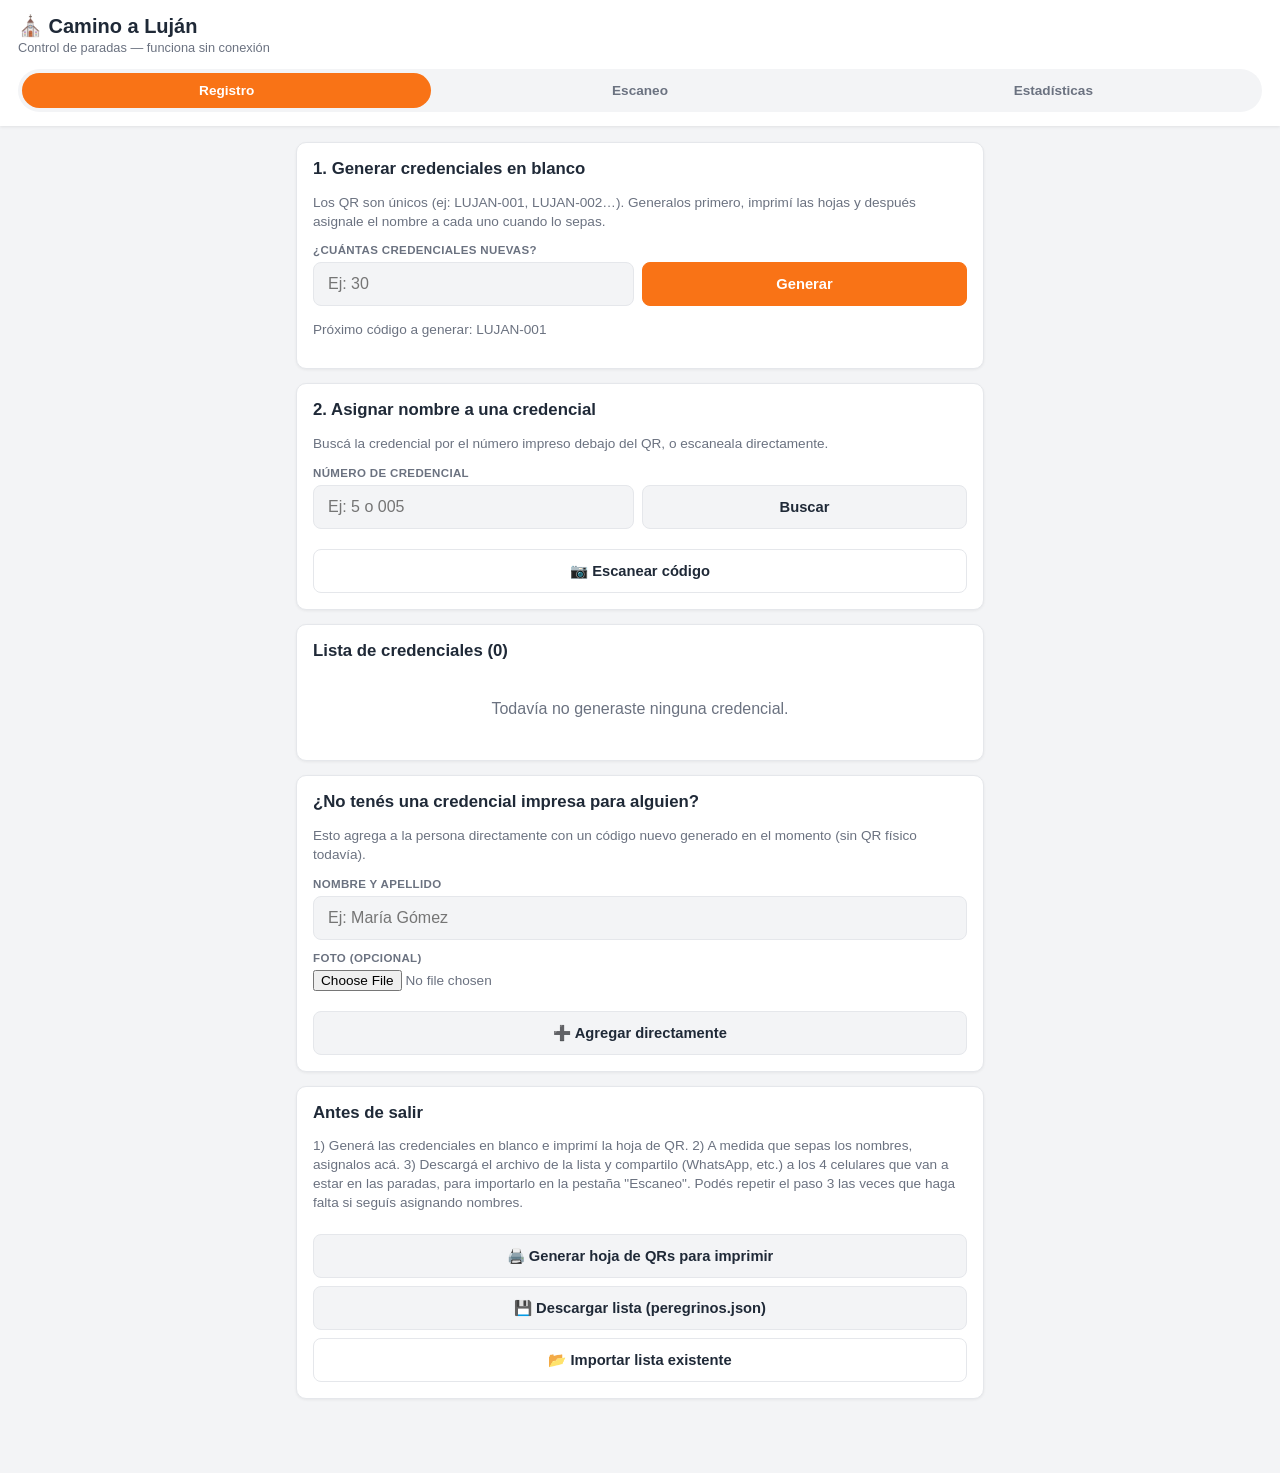
==== peregrinacion26.html @ 65546b86 "Add files via upload" ====
<!DOCTYPE html>
<html lang="es">
<head>
<meta charset="UTF-8">
<meta name="viewport" content="width=device-width, initial-scale=1, maximum-scale=1, viewport-fit=cover">
<title>Camino a Luján — Control de paradas</title>
<style>
  :root{
    --bg:#f3f4f6;
    --bg-alt:#ffffff;
    --panel:#ffffff;
    --panel-2:#f3f4f6;
    --line:#e5e7eb;
    --gold:#f97316;
    --gold-dark:#ea580c;
    --gold-soft:#f97316;
    --text:#1f2937;
    --text-dim:#6b7280;
    --ok:#16a34a;
    --ok-dark:#15803d;
    --warn:#f97316;
    --danger:#dc2626;
    --radius:10px;
  }
  *{box-sizing:border-box;}
  html,body{margin:0;padding:0;}
  body{
    background:var(--bg);
    color:var(--text);
    font-family:ui-sans-serif,-apple-system,BlinkMacSystemFont,"Segoe UI",Roboto,Helvetica,Arial,sans-serif;
    min-height:100vh;
    -webkit-tap-highlight-color:transparent;
  }
  h1,h2,h3{font-family:inherit; font-weight:700; letter-spacing:0; margin:0;}
  header.top{
    padding:14px 18px;
    background:var(--bg-alt);
    box-shadow:0 1px 3px rgba(0,0,0,.08);
    position:sticky; top:0; z-index:20;
  }
  header.top h1{font-size:1.25rem; color:var(--text); display:flex; align-items:center; gap:8px;}
  header.top .sub{color:var(--text-dim); font-size:.8rem; margin-top:2px;}
  nav.tabs{
    display:flex; gap:4px; margin-top:14px;
    background:var(--panel-2); border-radius:999px; padding:4px;
  }
  nav.tabs button{
    flex:1; border:none; background:transparent; color:var(--text-dim);
    padding:10px 6px; border-radius:999px; font-size:.85rem; font-weight:600;
    cursor:pointer; transition:.15s;
  }
  nav.tabs button.active{background:var(--gold); color:#fff;}
  main{padding:16px 16px 60px; max-width:720px; margin:0 auto;}
  section.view{display:none;}
  section.view.active{display:block; animation:fade .18s ease;}
  @keyframes fade{from{opacity:0; transform:translateY(4px);} to{opacity:1; transform:none;}}

  .card{background:var(--panel); border:1px solid var(--line); box-shadow:0 1px 3px rgba(0,0,0,.06); border-radius:var(--radius); padding:16px; margin-bottom:14px;}
  .card h2{font-size:1.05rem; color:var(--text); margin-bottom:10px; font-weight:700;}
  .muted{color:var(--text-dim); font-size:.85rem; line-height:1.4;}

  label.field{display:block; margin-bottom:12px;}
  label.field span{display:block; font-size:.72rem; font-weight:700; text-transform:uppercase; letter-spacing:.03em; color:var(--text-dim); margin-bottom:6px;}
  input[type=text], input[type=search], input[type=tel]{
    width:100%; padding:12px 14px; border-radius:8px; border:1px solid var(--line);
    background:var(--panel-2); color:var(--text); font-size:1rem;
  }
  input[type=file]{color:var(--text-dim); font-size:.85rem;}

  button.btn{
    display:inline-flex; align-items:center; justify-content:center; gap:8px;
    background:var(--panel-2); color:var(--text); border:1px solid var(--line);
    padding:12px 16px; border-radius:8px; font-size:.92rem; font-weight:700;
    cursor:pointer; transition:.15s; width:100%; margin-top:8px;
  }
  button.btn:hover{filter:brightness(.97);}
  button.btn:active{transform:scale(.98);}
  button.btn.primary{background:var(--gold); color:#fff; border-color:var(--gold);}
  button.btn.primary:hover{background:var(--gold-dark); border-color:var(--gold-dark);}
  button.btn.ok{background:var(--ok); color:#fff; border-color:var(--ok);}
  button.btn.ok:hover{background:var(--ok-dark);}
  button.btn.danger{background:#fff; color:var(--danger); border-color:var(--danger);}
  button.btn.ghost{background:#fff;}
  .row{display:flex; gap:8px;}
  .row > *{flex:1;}

  .peregrino-item{
    display:flex; align-items:center; gap:10px; padding:9px 6px; border-bottom:1px solid var(--line);
  }
  .peregrino-item:last-child{border-bottom:none;}
  .avatar{
    width:42px; height:42px; border-radius:50%; background:var(--panel-2);
    display:flex; align-items:center; justify-content:center; overflow:hidden; flex-shrink:0;
    font-size:.75rem; color:var(--text-dim); border:1px solid var(--line);
  }
  .avatar img{width:100%; height:100%; object-fit:cover;}
  .pinfo{flex:1; min-width:0;}
  .pinfo .n{font-weight:600; font-size:.95rem; white-space:nowrap; overflow:hidden; text-overflow:ellipsis;}
  .pinfo .id{color:var(--text-dim); font-size:.75rem;}
  .del-btn{color:var(--danger); background:none; border:none; font-size:1.1rem; padding:6px; cursor:pointer;}

  /* parada selector */
  .parada-grid{display:grid; grid-template-columns:repeat(4,1fr); gap:8px; margin-bottom:14px;}
  .parada-grid button{
    padding:14px 4px; border-radius:8px; border:1px solid var(--line); background:var(--panel-2);
    color:var(--text-dim); font-weight:700; font-size:.95rem; cursor:pointer;
  }
  .parada-grid button.active{background:var(--gold); color:#fff; border-color:var(--gold);}

  .route{display:flex; align-items:center; justify-content:space-between; margin:6px 0 16px;}
  .route .dot{width:30px; height:30px; border-radius:50%; background:var(--panel-2); border:2px solid var(--line);
    display:flex; align-items:center; justify-content:center; font-size:.8rem; font-weight:700; color:var(--text-dim); flex-shrink:0;}
  .route .dot.done{background:var(--gold); border-color:var(--gold); color:#fff;}
  .route .seg{flex:1; height:2px; background:var(--line); margin:0 4px;}
  .route .seg.done{background:var(--gold);}

  #camWrap{position:relative; border-radius:var(--radius); overflow:hidden; background:#000; aspect-ratio:1/1; max-width:420px; margin:0 auto;}
  #video{width:100%; height:100%; object-fit:cover; display:block;}
  #guide{position:absolute; inset:14%; border:3px solid var(--gold); border-radius:16px; opacity:.85; pointer-events:none;}
  #camStatus{position:absolute; bottom:10px; left:0; right:0; text-align:center; color:#fff; font-size:.8rem; text-shadow:0 1px 3px #000;}

  .overlay{
    position:fixed; inset:0; background:rgba(17,24,39,.6); display:flex; align-items:center; justify-content:center;
    z-index:50; padding:20px;
  }
  .confirm-card{
    background:var(--panel); border:1px solid var(--line); box-shadow:0 10px 30px rgba(0,0,0,.15); border-radius:16px; padding:24px 20px; width:100%; max-width:360px;
    text-align:center;
  }
  .confirm-card .avatar{width:96px; height:96px; margin:0 auto 14px; font-size:1.6rem;}
  .confirm-card h3{font-size:1.3rem; margin-bottom:4px;}
  .confirm-card .id{color:var(--text-dim); font-size:.85rem; margin-bottom:12px;}
  .confirm-card .warnbox{background:#fef2f2; border:1px solid var(--danger); color:var(--danger); border-radius:8px; padding:8px 10px; font-size:.8rem; margin-bottom:12px;}

  table.stats{width:100%; border-collapse:collapse; font-size:.82rem;}
  table.stats th, table.stats td{padding:8px 6px; border-bottom:1px solid var(--line); text-align:left; white-space:nowrap;}
  table.stats th{color:var(--text-dim); font-weight:700; font-size:.72rem; text-transform:uppercase; letter-spacing:.03em;}
  table.stats td.miss{color:var(--danger);}
  table.stats td.time{font-variant-numeric:tabular-nums;}
  .table-scroll{overflow-x:auto; -webkit-overflow-scrolling:touch;}

  .stat-grid{display:grid; grid-template-columns:1fr 1fr; gap:10px; margin-bottom:14px;}
  .stat-box{background:var(--panel-2); border-radius:8px; padding:12px; text-align:center;}
  .stat-box .v{font-size:1.4rem; font-weight:700; color:var(--gold); font-variant-numeric:tabular-nums;}
  .stat-box .l{font-size:.72rem; color:var(--text-dim); margin-top:2px;}

  .empty{text-align:center; padding:26px 10px; color:var(--text-dim);}
  .toast{
    position:fixed; bottom:20px; left:50%; transform:translateX(-50%); background:#1f2937; color:#fff;
    padding:10px 18px; border-radius:999px; font-size:.85rem; z-index:60; opacity:0; transition:.2s;
    pointer-events:none; box-shadow:0 4px 14px rgba(0,0,0,.2);
  }
  .toast.show{opacity:1;}

  #printSheet{display:none;}
  @media print{
    body *{visibility:hidden;}
    #printSheet, #printSheet *{visibility:visible;}
    #printSheet{display:block; position:absolute; top:0; left:0; width:100%;}
  }
  .qr-grid{display:grid; grid-template-columns:repeat(3,1fr); gap:14px;}
  .qr-card{border:1px dashed #999; border-radius:8px; padding:8px; text-align:center; page-break-inside:avoid;}
  .qr-card img{width:100%; max-width:140px;}
  .qr-card .qn{font-weight:700; font-size:.85rem; margin-top:4px;}
  .qr-card .qi{font-size:.7rem; color:#666;}

  a.linklike{color:var(--gold); text-decoration:underline; cursor:pointer; font-weight:600;}
  .divider{height:1px; background:var(--line); margin:14px 0;}
  .manual-list{max-height:260px; overflow-y:auto; margin-top:8px;}
</style>
</head>
<body>

<header class="top">
  <h1>⛪ Camino a Luján</h1>
  <div class="sub">Control de paradas — funciona sin conexión</div>
  <nav class="tabs">
    <button data-view="registro" class="active">Registro</button>
    <button data-view="escaneo">Escaneo</button>
    <button data-view="stats">Estadísticas</button>
  </nav>
</header>

<main>

  <!-- ============ REGISTRO ============ -->
  <section class="view active" id="view-registro">
    <div class="card">
      <h2>1. Generar credenciales en blanco</h2>
      <p class="muted">Los QR son únicos (ej: LUJAN-001, LUJAN-002…). Generalos primero, imprimí las hojas y después asignale el nombre a cada uno cuando lo sepas.</p>
      <label class="field">
        <span>¿Cuántas credenciales nuevas?</span>
        <div class="row">
          <input type="tel" inputmode="numeric" id="inpCantidadBlancos" placeholder="Ej: 30">
          <button class="btn primary" style="margin:0;" id="btnGenerarBlancos">Generar</button>
        </div>
      </label>
      <p class="muted" id="proximoCodigoHint"></p>
    </div>

    <div class="card">
      <h2>2. Asignar nombre a una credencial</h2>
      <p class="muted">Buscá la credencial por el número impreso debajo del QR, o escaneala directamente.</p>
      <label class="field">
        <span>Número de credencial</span>
        <div class="row">
          <input type="tel" inputmode="numeric" id="inpNumeroAsignar" placeholder="Ej: 5 o 005">
          <button class="btn" style="margin:0;" id="btnBuscarAsignar">Buscar</button>
        </div>
      </label>
      <button class="btn ghost" id="btnEscanearAsignar">📷 Escanear código</button>

      <div id="camAsignarWrap" style="display:none; margin-top:12px;">
        <div id="camWrapAsig" style="position:relative;border-radius:10px;overflow:hidden;background:#000;aspect-ratio:1/1;max-width:280px;margin:0 auto;">
          <video id="videoAsig" playsinline muted autoplay style="width:100%;height:100%;object-fit:cover;display:block;"></video>
          <div style="position:absolute;inset:14%;border:3px solid var(--gold);border-radius:16px;opacity:.85;pointer-events:none;"></div>
        </div>
        <canvas id="canvasAsig" style="display:none;"></canvas>
        <button class="btn" id="btnDetenerAsig" style="margin-top:8px;">⏹️ Detener cámara</button>
      </div>

      <div id="asignarPanel" style="display:none; margin-top:6px;">
        <div class="divider"></div>
        <div class="peregrino-item" style="border:none; padding-left:0;">
          <div class="avatar" id="asigAvatar">?</div>
          <div class="pinfo"><div class="n" id="asigCodigo">—</div><div class="id" id="asigEstado">—</div></div>
        </div>
        <label class="field">
          <span>Nombre y apellido</span>
          <input type="text" id="inpNombreAsignar" placeholder="Ej: María Gómez">
        </label>
        <label class="field">
          <span>Foto (opcional)</span>
          <input type="file" accept="image/*" capture="environment" id="inpFotoAsignar">
        </label>
        <div id="fotoAsigPreviewWrap" style="display:none; margin-bottom:10px;">
          <div class="avatar" style="width:64px;height:64px;"><img id="fotoAsigPreview"></div>
        </div>
        <button class="btn primary" id="btnGuardarAsignacion">💾 Guardar asignación</button>
      </div>
    </div>

    <div class="card">
      <h2>Lista de credenciales (<span id="countPeregrinos">0</span>)</h2>
      <p class="muted" id="countResumen"></p>
      <div id="listaPeregrinos"><div class="empty">Todavía no generaste ninguna credencial.</div></div>
    </div>

    <div class="card">
      <h2>¿No tenés una credencial impresa para alguien?</h2>
      <p class="muted">Esto agrega a la persona directamente con un código nuevo generado en el momento (sin QR físico todavía).</p>
      <label class="field">
        <span>Nombre y apellido</span>
        <input type="text" id="inpNombre" placeholder="Ej: María Gómez">
      </label>
      <label class="field">
        <span>Foto (opcional)</span>
        <input type="file" accept="image/*" capture="environment" id="inpFoto">
      </label>
      <div id="fotoPreviewWrap" style="display:none; margin-bottom:10px;">
        <div class="avatar" style="width:64px;height:64px;"><img id="fotoPreview"></div>
      </div>
      <button class="btn" id="btnAgregar">➕ Agregar directamente</button>
    </div>

    <div class="card">
      <h2>Antes de salir</h2>
      <p class="muted">1) Generá las credenciales en blanco e imprimí la hoja de QR. 2) A medida que sepas los nombres, asignalos acá. 3) Descargá el archivo de la lista y compartilo (WhatsApp, etc.) a los 4 celulares que van a estar en las paradas, para importarlo en la pestaña "Escaneo". Podés repetir el paso 3 las veces que haga falta si seguís asignando nombres.</p>
      <button class="btn" id="btnImprimir">🖨️ Generar hoja de QRs para imprimir</button>
      <button class="btn" id="btnExportarLista">💾 Descargar lista (peregrinos.json)</button>
      <button class="btn ghost" id="btnImportarLista">📂 Importar lista existente</button>
      <input type="file" accept=".json" id="fileImportarLista" style="display:none;">
    </div>
  </section>

  <!-- ============ ESCANEO ============ -->
  <section class="view" id="view-escaneo">
    <div class="card" id="escaneoSinLista">
      <h2>Importar lista de peregrinos</h2>
      <p class="muted">Este celular necesita el archivo <b>peregrinos.json</b> generado en la pestaña Registro para poder mostrar nombre y foto al escanear.</p>
      <button class="btn primary" id="btnImportarListaEscaneo">📂 Importar peregrinos.json</button>
      <input type="file" accept=".json" id="fileImportarListaEscaneo" style="display:none;">
    </div>

    <div id="escaneoConLista" style="display:none;">
      <div class="card">
        <h2>¿Qué parada es este celular?</h2>
        <div class="parada-grid">
          <button data-p="1">Parada 1</button>
          <button data-p="2">Parada 2</button>
          <button data-p="3">Parada 3</button>
          <button data-p="4">Parada 4</button>
        </div>
        <p class="muted" id="paradaHint">Elegí la parada una vez y dejá este celular fijo ahí durante todo el día.</p>
      </div>

      <div id="escaneoActivo" style="display:none;">
        <div class="card">
          <h2 id="paradaTitulo">Parada</h2>
          <div id="camWrap">
            <video id="video" playsinline muted autoplay></video>
            <div id="guide"></div>
            <div id="camStatus">Buscando código QR…</div>
          </div>
          <button class="btn" id="btnCamara">📷 Iniciar cámara</button>
          <canvas id="canvas" style="display:none;"></canvas>
        </div>

        <div class="card">
          <div class="row" style="margin-bottom:6px;">
            <div class="stat-box"><div class="v" id="statPasaron">0</div><div class="l">pasaron</div></div>
            <div class="stat-box"><div class="v" id="statFaltan">0</div><div class="l">faltan</div></div>
          </div>
          <a class="linklike" id="toggleFaltan">Ver quiénes faltan ▾</a>
          <div class="manual-list" id="listaFaltan" style="display:none;"></div>
        </div>

        <div class="card">
          <h2>Buscar manualmente</h2>
          <p class="muted">Si un QR no se puede leer (roto, mojado, perdido, etc.) podés buscar por nombre o escribir el número de credencial.</p>
          <label class="field">
            <span>Número de credencial (el que figura debajo del QR)</span>
            <div class="row">
              <input type="tel" inputmode="numeric" id="inpNumeroManual" placeholder="Ej: 5 o 005">
              <button class="btn ok" style="margin:0;" id="btnBuscarNumero">Buscar</button>
            </div>
          </label>
          <div class="divider"></div>
          <input type="search" id="buscarManual" placeholder="…o escribí un nombre">
          <div class="manual-list" id="listaManual"></div>
        </div>

        <div class="card">
          <h2>Últimos registrados acá</h2>
          <div id="listaRecientes"><div class="empty">Todavía no registraste a nadie en esta parada.</div></div>
        </div>

        <div class="card">
          <button class="btn primary" id="btnExportarRegistros">💾 Exportar registros de esta parada</button>
          <p class="muted">Hacé esto varias veces durante el día como respaldo, y al final para juntar todo en Estadísticas.</p>
        </div>
      </div>
    </div>
  </section>

  <!-- ============ ESTADÍSTICAS ============ -->
  <section class="view" id="view-stats">
    <div class="card">
      <h2>1. Importar lista de peregrinos</h2>
      <button class="btn primary" id="btnImportarListaStats">📂 Importar peregrinos.json</button>
      <input type="file" accept=".json" id="fileImportarListaStats" style="display:none;">
      <p class="muted" id="statsListaStatus">No importada todavía.</p>
    </div>

    <div class="card">
      <h2>2. Importar registros de las 4 paradas</h2>
      <p class="muted">Podés seleccionar varios archivos a la vez (uno por cada celular/parada).</p>
      <button class="btn primary" id="btnImportarRegistrosStats">📂 Importar registros_parada_*.json</button>
      <input type="file" accept=".json" id="fileImportarRegistrosStats" multiple style="display:none;">
      <div id="statsRegistrosStatus" class="muted" style="margin-top:8px;">Ninguno importado todavía.</div>
    </div>

    <div id="statsResultado" style="display:none;">
      <div class="card">
        <h2>Ruta general</h2>
        <div class="route" id="rutaGeneral"></div>
        <div class="stat-grid">
          <div class="stat-box"><div class="v" id="statTotal">0</div><div class="l">peregrinos</div></div>
          <div class="stat-box"><div class="v" id="statCompletaron">0</div><div class="l">completaron las 4</div></div>
          <div class="stat-box"><div class="v" id="statTiempoProm">–</div><div class="l">tiempo total promedio</div></div>
          <div class="stat-box"><div class="v" id="statTramoLento">–</div><div class="l">tramo más lento (prom.)</div></div>
        </div>
      </div>

      <div class="card">
        <h2>Detalle por persona</h2>
        <div class="table-scroll">
          <table class="stats" id="tablaDetalle"></table>
        </div>
        <button class="btn" id="btnExportarCSV">💾 Exportar tabla como CSV</button>
      </div>

      <div class="card">
        <h2>Faltantes por parada</h2>
        <div id="faltantesPorParada"></div>
      </div>
    </div>
  </section>

</main>

<div class="toast" id="toast"></div>

<!-- Confirmation overlay -->
<div class="overlay" id="overlayConfirm" style="display:none;">
  <div class="confirm-card">
    <div class="avatar" id="confAvatar">?</div>
    <h3 id="confNombre">—</h3>
    <div class="id" id="confId">—</div>
    <div id="confWarn" style="display:none;" class="warnbox"></div>
    <div id="confHora" class="muted" style="margin-bottom:14px;"></div>
    <button class="btn ok" id="btnConfirmarOk">✅ Confirmar</button>
    <button class="btn ghost" id="btnConfirmarCancelar">Cancelar</button>
  </div>
</div>

<!-- Print sheet -->
<div id="printSheet">
  <h2 style="font-family:ui-sans-serif,sans-serif; color:#f97316;">Camino a Luján — Credenciales</h2>
  <div class="qr-grid" id="printGrid"></div>
</div>

<script>
//---------------------------------------------------------------------
//
// QR Code Generator for JavaScript
//
// Copyright (c) 2009 Kazuhiko Arase
//
// URL: http://www.d-project.com/
//
// Licensed under the MIT license:
//  http://www.opensource.org/licenses/mit-license.php
//
// The word 'QR Code' is registered trademark of
// DENSO WAVE INCORPORATED
//  http://www.denso-wave.com/qrcode/faqpatent-e.html
//
//---------------------------------------------------------------------

var qrcode = function() {

  //---------------------------------------------------------------------
  // qrcode
  //---------------------------------------------------------------------

  /**
   * qrcode
   * @param typeNumber 1 to 40
   * @param errorCorrectionLevel 'L','M','Q','H'
   */
  var qrcode = function(typeNumber, errorCorrectionLevel) {

    var PAD0 = 0xEC;
    var PAD1 = 0x11;

    var _typeNumber = typeNumber;
    var _errorCorrectionLevel = QRErrorCorrectionLevel[errorCorrectionLevel];
    var _modules = null;
    var _moduleCount = 0;
    var _dataCache = null;
    var _dataList = [];

    var _this = {};

    var makeImpl = function(test, maskPattern) {

      _moduleCount = _typeNumber * 4 + 17;
      _modules = function(moduleCount) {
        var modules = new Array(moduleCount);
        for (var row = 0; row < moduleCount; row += 1) {
          modules[row] = new Array(moduleCount);
          for (var col = 0; col < moduleCount; col += 1) {
            modules[row][col] = null;
          }
        }
        return modules;
      }(_moduleCount);

      setupPositionProbePattern(0, 0);
      setupPositionProbePattern(_moduleCount - 7, 0);
      setupPositionProbePattern(0, _moduleCount - 7);
      setupPositionAdjustPattern();
      setupTimingPattern();
      setupTypeInfo(test, maskPattern);

      if (_typeNumber >= 7) {
        setupTypeNumber(test);
      }

      if (_dataCache == null) {
        _dataCache = createData(_typeNumber, _errorCorrectionLevel, _dataList);
      }

      mapData(_dataCache, maskPattern);
    };

    var setupPositionProbePattern = function(row, col) {

      for (var r = -1; r <= 7; r += 1) {

        if (row + r <= -1 || _moduleCount <= row + r) continue;

        for (var c = -1; c <= 7; c += 1) {

          if (col + c <= -1 || _moduleCount <= col + c) continue;

          if ( (0 <= r && r <= 6 && (c == 0 || c == 6) )
              || (0 <= c && c <= 6 && (r == 0 || r == 6) )
              || (2 <= r && r <= 4 && 2 <= c && c <= 4) ) {
            _modules[row + r][col + c] = true;
          } else {
            _modules[row + r][col + c] = false;
          }
        }
      }
    };

    var getBestMaskPattern = function() {

      var minLostPoint = 0;
      var pattern = 0;

      for (var i = 0; i < 8; i += 1) {

        makeImpl(true, i);

        var lostPoint = QRUtil.getLostPoint(_this);

        if (i == 0 || minLostPoint > lostPoint) {
          minLostPoint = lostPoint;
          pattern = i;
        }
      }

      return pattern;
    };

    var setupTimingPattern = function() {

      for (var r = 8; r < _moduleCount - 8; r += 1) {
        if (_modules[r][6] != null) {
          continue;
        }
        _modules[r][6] = (r % 2 == 0);
      }

      for (var c = 8; c < _moduleCount - 8; c += 1) {
        if (_modules[6][c] != null) {
          continue;
        }
        _modules[6][c] = (c % 2 == 0);
      }
    };

    var setupPositionAdjustPattern = function() {

      var pos = QRUtil.getPatternPosition(_typeNumber);

      for (var i = 0; i < pos.length; i += 1) {

        for (var j = 0; j < pos.length; j += 1) {

          var row = pos[i];
          var col = pos[j];

          if (_modules[row][col] != null) {
            continue;
          }

          for (var r = -2; r <= 2; r += 1) {

            for (var c = -2; c <= 2; c += 1) {

              if (r == -2 || r == 2 || c == -2 || c == 2
                  || (r == 0 && c == 0) ) {
                _modules[row + r][col + c] = true;
              } else {
                _modules[row + r][col + c] = false;
              }
            }
          }
        }
      }
    };

    var setupTypeNumber = function(test) {

      var bits = QRUtil.getBCHTypeNumber(_typeNumber);

      for (var i = 0; i < 18; i += 1) {
        var mod = (!test && ( (bits >> i) & 1) == 1);
        _modules[Math.floor(i / 3)][i % 3 + _moduleCount - 8 - 3] = mod;
      }

      for (var i = 0; i < 18; i += 1) {
        var mod = (!test && ( (bits >> i) & 1) == 1);
        _modules[i % 3 + _moduleCount - 8 - 3][Math.floor(i / 3)] = mod;
      }
    };

    var setupTypeInfo = function(test, maskPattern) {

      var data = (_errorCorrectionLevel << 3) | maskPattern;
      var bits = QRUtil.getBCHTypeInfo(data);

      // vertical
      for (var i = 0; i < 15; i += 1) {

        var mod = (!test && ( (bits >> i) & 1) == 1);

        if (i < 6) {
          _modules[i][8] = mod;
        } else if (i < 8) {
          _modules[i + 1][8] = mod;
        } else {
          _modules[_moduleCount - 15 + i][8] = mod;
        }
      }

      // horizontal
      for (var i = 0; i < 15; i += 1) {

        var mod = (!test && ( (bits >> i) & 1) == 1);

        if (i < 8) {
          _modules[8][_moduleCount - i - 1] = mod;
        } else if (i < 9) {
          _modules[8][15 - i - 1 + 1] = mod;
        } else {
          _modules[8][15 - i - 1] = mod;
        }
      }

      // fixed module
      _modules[_moduleCount - 8][8] = (!test);
    };

    var mapData = function(data, maskPattern) {

      var inc = -1;
      var row = _moduleCount - 1;
      var bitIndex = 7;
      var byteIndex = 0;
      var maskFunc = QRUtil.getMaskFunction(maskPattern);

      for (var col = _moduleCount - 1; col > 0; col -= 2) {

        if (col == 6) col -= 1;

        while (true) {

          for (var c = 0; c < 2; c += 1) {

            if (_modules[row][col - c] == null) {

              var dark = false;

              if (byteIndex < data.length) {
                dark = ( ( (data[byteIndex] >>> bitIndex) & 1) == 1);
              }

              var mask = maskFunc(row, col - c);

              if (mask) {
                dark = !dark;
              }

              _modules[row][col - c] = dark;
              bitIndex -= 1;

              if (bitIndex == -1) {
                byteIndex += 1;
                bitIndex = 7;
              }
            }
          }

          row += inc;

          if (row < 0 || _moduleCount <= row) {
            row -= inc;
            inc = -inc;
            break;
          }
        }
      }
    };

    var createBytes = function(buffer, rsBlocks) {

      var offset = 0;

      var maxDcCount = 0;
      var maxEcCount = 0;

      var dcdata = new Array(rsBlocks.length);
      var ecdata = new Array(rsBlocks.length);

      for (var r = 0; r < rsBlocks.length; r += 1) {

        var dcCount = rsBlocks[r].dataCount;
        var ecCount = rsBlocks[r].totalCount - dcCount;

        maxDcCount = Math.max(maxDcCount, dcCount);
        maxEcCount = Math.max(maxEcCount, ecCount);

        dcdata[r] = new Array(dcCount);

        for (var i = 0; i < dcdata[r].length; i += 1) {
          dcdata[r][i] = 0xff & buffer.getBuffer()[i + offset];
        }
        offset += dcCount;

        var rsPoly = QRUtil.getErrorCorrectPolynomial(ecCount);
        var rawPoly = qrPolynomial(dcdata[r], rsPoly.getLength() - 1);

        var modPoly = rawPoly.mod(rsPoly);
        ecdata[r] = new Array(rsPoly.getLength() - 1);
        for (var i = 0; i < ecdata[r].length; i += 1) {
          var modIndex = i + modPoly.getLength() - ecdata[r].length;
          ecdata[r][i] = (modIndex >= 0)? modPoly.getAt(modIndex) : 0;
        }
      }

      var totalCodeCount = 0;
      for (var i = 0; i < rsBlocks.length; i += 1) {
        totalCodeCount += rsBlocks[i].totalCount;
      }

      var data = new Array(totalCodeCount);
      var index = 0;

      for (var i = 0; i < maxDcCount; i += 1) {
        for (var r = 0; r < rsBlocks.length; r += 1) {
          if (i < dcdata[r].length) {
            data[index] = dcdata[r][i];
            index += 1;
          }
        }
      }

      for (var i = 0; i < maxEcCount; i += 1) {
        for (var r = 0; r < rsBlocks.length; r += 1) {
          if (i < ecdata[r].length) {
            data[index] = ecdata[r][i];
            index += 1;
          }
        }
      }

      return data;
    };

    var createData = function(typeNumber, errorCorrectionLevel, dataList) {

      var rsBlocks = QRRSBlock.getRSBlocks(typeNumber, errorCorrectionLevel);

      var buffer = qrBitBuffer();

      for (var i = 0; i < dataList.length; i += 1) {
        var data = dataList[i];
        buffer.put(data.getMode(), 4);
        buffer.put(data.getLength(), QRUtil.getLengthInBits(data.getMode(), typeNumber) );
        data.write(buffer);
      }

      // calc num max data.
      var totalDataCount = 0;
      for (var i = 0; i < rsBlocks.length; i += 1) {
        totalDataCount += rsBlocks[i].dataCount;
      }

      if (buffer.getLengthInBits() > totalDataCount * 8) {
        throw 'code length overflow. ('
          + buffer.getLengthInBits()
          + '>'
          + totalDataCount * 8
          + ')';
      }

      // end code
      if (buffer.getLengthInBits() + 4 <= totalDataCount * 8) {
        buffer.put(0, 4);
      }

      // padding
      while (buffer.getLengthInBits() % 8 != 0) {
        buffer.putBit(false);
      }

      // padding
      while (true) {

        if (buffer.getLengthInBits() >= totalDataCount * 8) {
          break;
        }
        buffer.put(PAD0, 8);

        if (buffer.getLengthInBits() >= totalDataCount * 8) {
          break;
        }
        buffer.put(PAD1, 8);
      }

      return createBytes(buffer, rsBlocks);
    };

    _this.addData = function(data, mode) {

      mode = mode || 'Byte';

      var newData = null;

      switch(mode) {
      case 'Numeric' :
        newData = qrNumber(data);
        break;
      case 'Alphanumeric' :
        newData = qrAlphaNum(data);
        break;
      case 'Byte' :
        newData = qr8BitByte(data);
        break;
      case 'Kanji' :
        newData = qrKanji(data);
        break;
      default :
        throw 'mode:' + mode;
      }

      _dataList.push(newData);
      _dataCache = null;
    };

    _this.isDark = function(row, col) {
      if (row < 0 || _moduleCount <= row || col < 0 || _moduleCount <= col) {
        throw row + ',' + col;
      }
      return _modules[row][col];
    };

    _this.getModuleCount = function() {
      return _moduleCount;
    };

    _this.make = function() {
      if (_typeNumber < 1) {
        var typeNumber = 1;

        for (; typeNumber < 40; typeNumber++) {
          var rsBlocks = QRRSBlock.getRSBlocks(typeNumber, _errorCorrectionLevel);
          var buffer = qrBitBuffer();

          for (var i = 0; i < _dataList.length; i++) {
            var data = _dataList[i];
            buffer.put(data.getMode(), 4);
            buffer.put(data.getLength(), QRUtil.getLengthInBits(data.getMode(), typeNumber) );
            data.write(buffer);
          }

          var totalDataCount = 0;
          for (var i = 0; i < rsBlocks.length; i++) {
            totalDataCount += rsBlocks[i].dataCount;
          }

          if (buffer.getLengthInBits() <= totalDataCount * 8) {
            break;
          }
        }

        _typeNumber = typeNumber;
      }

      makeImpl(false, getBestMaskPattern() );
    };

    _this.createTableTag = function(cellSize, margin) {

      cellSize = cellSize || 2;
      margin = (typeof margin == 'undefined')? cellSize * 4 : margin;

      var qrHtml = '';

      qrHtml += '<table style="';
      qrHtml += ' border-width: 0px; border-style: none;';
      qrHtml += ' border-collapse: collapse;';
      qrHtml += ' padding: 0px; margin: ' + margin + 'px;';
      qrHtml += '">';
      qrHtml += '<tbody>';

      for (var r = 0; r < _this.getModuleCount(); r += 1) {

        qrHtml += '<tr>';

        for (var c = 0; c < _this.getModuleCount(); c += 1) {
          qrHtml += '<td style="';
          qrHtml += ' border-width: 0px; border-style: none;';
          qrHtml += ' border-collapse: collapse;';
          qrHtml += ' padding: 0px; margin: 0px;';
          qrHtml += ' width: ' + cellSize + 'px;';
          qrHtml += ' height: ' + cellSize + 'px;';
          qrHtml += ' background-color: ';
          qrHtml += _this.isDark(r, c)? '#000000' : '#ffffff';
          qrHtml += ';';
          qrHtml += '"/>';
        }

        qrHtml += '</tr>';
      }

      qrHtml += '</tbody>';
      qrHtml += '</table>';

      return qrHtml;
    };

    _this.createSvgTag = function(cellSize, margin, alt, title) {

      var opts = {};
      if (typeof arguments[0] == 'object') {
        // Called by options.
        opts = arguments[0];
        // overwrite cellSize and margin.
        cellSize = opts.cellSize;
        margin = opts.margin;
        alt = opts.alt;
        title = opts.title;
      }

      cellSize = cellSize || 2;
      margin = (typeof margin == 'undefined')? cellSize * 4 : margin;

      // Compose alt property surrogate
      alt = (typeof alt === 'string') ? {text: alt} : alt || {};
      alt.text = alt.text || null;
      alt.id = (alt.text) ? alt.id || 'qrcode-description' : null;

      // Compose title property surrogate
      title = (typeof title === 'string') ? {text: title} : title || {};
      title.text = title.text || null;
      title.id = (title.text) ? title.id || 'qrcode-title' : null;

      var size = _this.getModuleCount() * cellSize + margin * 2;
      var c, mc, r, mr, qrSvg='', rect;

      rect = 'l' + cellSize + ',0 0,' + cellSize +
        ' -' + cellSize + ',0 0,-' + cellSize + 'z ';

      qrSvg += '<svg version="1.1" xmlns="http://www.w3.org/2000/svg"';
      qrSvg += !opts.scalable ? ' width="' + size + 'px" height="' + size + 'px"' : '';
      qrSvg += ' viewBox="0 0 ' + size + ' ' + size + '" ';
      qrSvg += ' preserveAspectRatio="xMinYMin meet"';
      qrSvg += (title.text || alt.text) ? ' role="img" aria-labelledby="' +
          escapeXml([title.id, alt.id].join(' ').trim() ) + '"' : '';
      qrSvg += '>';
      qrSvg += (title.text) ? '<title id="' + escapeXml(title.id) + '">' +
          escapeXml(title.text) + '</title>' : '';
      qrSvg += (alt.text) ? '<description id="' + escapeXml(alt.id) + '">' +
          escapeXml(alt.text) + '</description>' : '';
      qrSvg += '<rect width="100%" height="100%" fill="white" cx="0" cy="0"/>';
      qrSvg += '<path d="';

      for (r = 0; r < _this.getModuleCount(); r += 1) {
        mr = r * cellSize + margin;
        for (c = 0; c < _this.getModuleCount(); c += 1) {
          if (_this.isDark(r, c) ) {
            mc = c*cellSize+margin;
            qrSvg += 'M' + mc + ',' + mr + rect;
          }
        }
      }

      qrSvg += '" stroke="transparent" fill="black"/>';
      qrSvg += '</svg>';

      return qrSvg;
    };

    _this.createDataURL = function(cellSize, margin) {

      cellSize = cellSize || 2;
      margin = (typeof margin == 'undefined')? cellSize * 4 : margin;

      var size = _this.getModuleCount() * cellSize + margin * 2;
      var min = margin;
      var max = size - margin;

      return createDataURL(size, size, function(x, y) {
        if (min <= x && x < max && min <= y && y < max) {
          var c = Math.floor( (x - min) / cellSize);
          var r = Math.floor( (y - min) / cellSize);
          return _this.isDark(r, c)? 0 : 1;
        } else {
          return 1;
        }
      } );
    };

    _this.createImgTag = function(cellSize, margin, alt) {

      cellSize = cellSize || 2;
      margin = (typeof margin == 'undefined')? cellSize * 4 : margin;

      var size = _this.getModuleCount() * cellSize + margin * 2;

      var img = '';
      img += '<img';
      img += '\u0020src="';
      img += _this.createDataURL(cellSize, margin);
      img += '"';
      img += '\u0020width="';
      img += size;
      img += '"';
      img += '\u0020height="';
      img += size;
      img += '"';
      if (alt) {
        img += '\u0020alt="';
        img += escapeXml(alt);
        img += '"';
      }
      img += '/>';

      return img;
    };

    var escapeXml = function(s) {
      var escaped = '';
      for (var i = 0; i < s.length; i += 1) {
        var c = s.charAt(i);
        switch(c) {
        case '<': escaped += '&lt;'; break;
        case '>': escaped += '&gt;'; break;
        case '&': escaped += '&amp;'; break;
        case '"': escaped += '&quot;'; break;
        default : escaped += c; break;
        }
      }
      return escaped;
    };

    var _createHalfASCII = function(margin) {
      var cellSize = 1;
      margin = (typeof margin == 'undefined')? cellSize * 2 : margin;

      var size = _this.getModuleCount() * cellSize + margin * 2;
      var min = margin;
      var max = size - margin;

      var y, x, r1, r2, p;

      var blocks = {
        '██': '█',
        '█ ': '▀',
        ' █': '▄',
        '  ': ' '
      };

      var blocksLastLineNoMargin = {
        '██': '▀',
        '█ ': '▀',
        ' █': ' ',
        '  ': ' '
      };

      var ascii = '';
      for (y = 0; y < size; y += 2) {
        r1 = Math.floor((y - min) / cellSize);
        r2 = Math.floor((y + 1 - min) / cellSize);
        for (x = 0; x < size; x += 1) {
          p = '█';

          if (min <= x && x < max && min <= y && y < max && _this.isDark(r1, Math.floor((x - min) / cellSize))) {
            p = ' ';
          }

          if (min <= x && x < max && min <= y+1 && y+1 < max && _this.isDark(r2, Math.floor((x - min) / cellSize))) {
            p += ' ';
          }
          else {
            p += '█';
          }

          // Output 2 characters per pixel, to create full square. 1 character per pixels gives only half width of square.
          ascii += (margin < 1 && y+1 >= max) ? blocksLastLineNoMargin[p] : blocks[p];
        }

        ascii += '\n';
      }

      if (size % 2 && margin > 0) {
        return ascii.substring(0, ascii.length - size - 1) + Array(size+1).join('▀');
      }

      return ascii.substring(0, ascii.length-1);
    };

    _this.createASCII = function(cellSize, margin) {
      cellSize = cellSize || 1;

      if (cellSize < 2) {
        return _createHalfASCII(margin);
      }

      cellSize -= 1;
      margin = (typeof margin == 'undefined')? cellSize * 2 : margin;

      var size = _this.getModuleCount() * cellSize + margin * 2;
      var min = margin;
      var max = size - margin;

      var y, x, r, p;

      var white = Array(cellSize+1).join('██');
      var black = Array(cellSize+1).join('  ');

      var ascii = '';
      var line = '';
      for (y = 0; y < size; y += 1) {
        r = Math.floor( (y - min) / cellSize);
        line = '';
        for (x = 0; x < size; x += 1) {
          p = 1;

          if (min <= x && x < max && min <= y && y < max && _this.isDark(r, Math.floor((x - min) / cellSize))) {
            p = 0;
          }

          // Output 2 characters per pixel, to create full square. 1 character per pixels gives only half width of square.
          line += p ? white : black;
        }

        for (r = 0; r < cellSize; r += 1) {
          ascii += line + '\n';
        }
      }

      return ascii.substring(0, ascii.length-1);
    };

    _this.renderTo2dContext = function(context, cellSize) {
      cellSize = cellSize || 2;
      var length = _this.getModuleCount();
      for (var row = 0; row < length; row++) {
        for (var col = 0; col < length; col++) {
          context.fillStyle = _this.isDark(row, col) ? 'black' : 'white';
          context.fillRect(col * cellSize, row * cellSize, cellSize, cellSize);
        }
      }
    }

    return _this;
  };

  //---------------------------------------------------------------------
  // qrcode.stringToBytes
  //---------------------------------------------------------------------

  qrcode.stringToBytesFuncs = {
    'default' : function(s) {
      var bytes = [];
      for (var i = 0; i < s.length; i += 1) {
        var c = s.charCodeAt(i);
        bytes.push(c & 0xff);
      }
      return bytes;
    }
  };

  qrcode.stringToBytes = qrcode.stringToBytesFuncs['default'];

  //---------------------------------------------------------------------
  // qrcode.createStringToBytes
  //---------------------------------------------------------------------

  /**
   * @param unicodeData base64 string of byte array.
   * [16bit Unicode],[16bit Bytes], ...
   * @param numChars
   */
  qrcode.createStringToBytes = function(unicodeData, numChars) {

    // create conversion map.

    var unicodeMap = function() {

      var bin = base64DecodeInputStream(unicodeData);
      var read = function() {
        var b = bin.read();
        if (b == -1) throw 'eof';
        return b;
      };

      var count = 0;
      var unicodeMap = {};
      while (true) {
        var b0 = bin.read();
        if (b0 == -1) break;
        var b1 = read();
        var b2 = read();
        var b3 = read();
        var k = String.fromCharCode( (b0 << 8) | b1);
        var v = (b2 << 8) | b3;
        unicodeMap[k] = v;
        count += 1;
      }
      if (count != numChars) {
        throw count + ' != ' + numChars;
      }

      return unicodeMap;
    }();

    var unknownChar = '?'.charCodeAt(0);

    return function(s) {
      var bytes = [];
      for (var i = 0; i < s.length; i += 1) {
        var c = s.charCodeAt(i);
        if (c < 128) {
          bytes.push(c);
        } else {
          var b = unicodeMap[s.charAt(i)];
          if (typeof b == 'number') {
            if ( (b & 0xff) == b) {
              // 1byte
              bytes.push(b);
            } else {
              // 2bytes
              bytes.push(b >>> 8);
              bytes.push(b & 0xff);
            }
          } else {
            bytes.push(unknownChar);
          }
        }
      }
      return bytes;
    };
  };

  //---------------------------------------------------------------------
  // QRMode
  //---------------------------------------------------------------------

  var QRMode = {
    MODE_NUMBER :    1 << 0,
    MODE_ALPHA_NUM : 1 << 1,
    MODE_8BIT_BYTE : 1 << 2,
    MODE_KANJI :     1 << 3
  };

  //---------------------------------------------------------------------
  // QRErrorCorrectionLevel
  //---------------------------------------------------------------------

  var QRErrorCorrectionLevel = {
    L : 1,
    M : 0,
    Q : 3,
    H : 2
  };

  //---------------------------------------------------------------------
  // QRMaskPattern
  //---------------------------------------------------------------------

  var QRMaskPattern = {
    PATTERN000 : 0,
    PATTERN001 : 1,
    PATTERN010 : 2,
    PATTERN011 : 3,
    PATTERN100 : 4,
    PATTERN101 : 5,
    PATTERN110 : 6,
    PATTERN111 : 7
  };

  //---------------------------------------------------------------------
  // QRUtil
  //---------------------------------------------------------------------

  var QRUtil = function() {

    var PATTERN_POSITION_TABLE = [
      [],
      [6, 18],
      [6, 22],
      [6, 26],
      [6, 30],
      [6, 34],
      [6, 22, 38],
      [6, 24, 42],
      [6, 26, 46],
      [6, 28, 50],
      [6, 30, 54],
      [6, 32, 58],
      [6, 34, 62],
      [6, 26, 46, 66],
      [6, 26, 48, 70],
      [6, 26, 50, 74],
      [6, 30, 54, 78],
      [6, 30, 56, 82],
      [6, 30, 58, 86],
      [6, 34, 62, 90],
      [6, 28, 50, 72, 94],
      [6, 26, 50, 74, 98],
      [6, 30, 54, 78, 102],
      [6, 28, 54, 80, 106],
      [6, 32, 58, 84, 110],
      [6, 30, 58, 86, 114],
      [6, 34, 62, 90, 118],
      [6, 26, 50, 74, 98, 122],
      [6, 30, 54, 78, 102, 126],
      [6, 26, 52, 78, 104, 130],
      [6, 30, 56, 82, 108, 134],
      [6, 34, 60, 86, 112, 138],
      [6, 30, 58, 86, 114, 142],
      [6, 34, 62, 90, 118, 146],
      [6, 30, 54, 78, 102, 126, 150],
      [6, 24, 50, 76, 102, 128, 154],
      [6, 28, 54, 80, 106, 132, 158],
      [6, 32, 58, 84, 110, 136, 162],
      [6, 26, 54, 82, 110, 138, 166],
      [6, 30, 58, 86, 114, 142, 170]
    ];
    var G15 = (1 << 10) | (1 << 8) | (1 << 5) | (1 << 4) | (1 << 2) | (1 << 1) | (1 << 0);
    var G18 = (1 << 12) | (1 << 11) | (1 << 10) | (1 << 9) | (1 << 8) | (1 << 5) | (1 << 2) | (1 << 0);
    var G15_MASK = (1 << 14) | (1 << 12) | (1 << 10) | (1 << 4) | (1 << 1);

    var _this = {};

    var getBCHDigit = function(data) {
      var digit = 0;
      while (data != 0) {
        digit += 1;
        data >>>= 1;
      }
      return digit;
    };

    _this.getBCHTypeInfo = function(data) {
      var d = data << 10;
      while (getBCHDigit(d) - getBCHDigit(G15) >= 0) {
        d ^= (G15 << (getBCHDigit(d) - getBCHDigit(G15) ) );
      }
      return ( (data << 10) | d) ^ G15_MASK;
    };

    _this.getBCHTypeNumber = function(data) {
      var d = data << 12;
      while (getBCHDigit(d) - getBCHDigit(G18) >= 0) {
        d ^= (G18 << (getBCHDigit(d) - getBCHDigit(G18) ) );
      }
      return (data << 12) | d;
    };

    _this.getPatternPosition = function(typeNumber) {
      return PATTERN_POSITION_TABLE[typeNumber - 1];
    };

    _this.getMaskFunction = function(maskPattern) {

      switch (maskPattern) {

      case QRMaskPattern.PATTERN000 :
        return function(i, j) { return (i + j) % 2 == 0; };
      case QRMaskPattern.PATTERN001 :
        return function(i, j) { return i % 2 == 0; };
      case QRMaskPattern.PATTERN010 :
        return function(i, j) { return j % 3 == 0; };
      case QRMaskPattern.PATTERN011 :
        return function(i, j) { return (i + j) % 3 == 0; };
      case QRMaskPattern.PATTERN100 :
        return function(i, j) { return (Math.floor(i / 2) + Math.floor(j / 3) ) % 2 == 0; };
      case QRMaskPattern.PATTERN101 :
        return function(i, j) { return (i * j) % 2 + (i * j) % 3 == 0; };
      case QRMaskPattern.PATTERN110 :
        return function(i, j) { return ( (i * j) % 2 + (i * j) % 3) % 2 == 0; };
      case QRMaskPattern.PATTERN111 :
        return function(i, j) { return ( (i * j) % 3 + (i + j) % 2) % 2 == 0; };

      default :
        throw 'bad maskPattern:' + maskPattern;
      }
    };

    _this.getErrorCorrectPolynomial = function(errorCorrectLength) {
      var a = qrPolynomial([1], 0);
      for (var i = 0; i < errorCorrectLength; i += 1) {
        a = a.multiply(qrPolynomial([1, QRMath.gexp(i)], 0) );
      }
      return a;
    };

    _this.getLengthInBits = function(mode, type) {

      if (1 <= type && type < 10) {

        // 1 - 9

        switch(mode) {
        case QRMode.MODE_NUMBER    : return 10;
        case QRMode.MODE_ALPHA_NUM : return 9;
        case QRMode.MODE_8BIT_BYTE : return 8;
        case QRMode.MODE_KANJI     : return 8;
        default :
          throw 'mode:' + mode;
        }

      } else if (type < 27) {

        // 10 - 26

        switch(mode) {
        case QRMode.MODE_NUMBER    : return 12;
        case QRMode.MODE_ALPHA_NUM : return 11;
        case QRMode.MODE_8BIT_BYTE : return 16;
        case QRMode.MODE_KANJI     : return 10;
        default :
          throw 'mode:' + mode;
        }

      } else if (type < 41) {

        // 27 - 40

        switch(mode) {
        case QRMode.MODE_NUMBER    : return 14;
        case QRMode.MODE_ALPHA_NUM : return 13;
        case QRMode.MODE_8BIT_BYTE : return 16;
        case QRMode.MODE_KANJI     : return 12;
        default :
          throw 'mode:' + mode;
        }

      } else {
        throw 'type:' + type;
      }
    };

    _this.getLostPoint = function(qrcode) {

      var moduleCount = qrcode.getModuleCount();

      var lostPoint = 0;

      // LEVEL1

      for (var row = 0; row < moduleCount; row += 1) {
        for (var col = 0; col < moduleCount; col += 1) {

          var sameCount = 0;
          var dark = qrcode.isDark(row, col);

          for (var r = -1; r <= 1; r += 1) {

            if (row + r < 0 || moduleCount <= row + r) {
              continue;
            }

            for (var c = -1; c <= 1; c += 1) {

              if (col + c < 0 || moduleCount <= col + c) {
                continue;
              }

              if (r == 0 && c == 0) {
                continue;
              }

              if (dark == qrcode.isDark(row + r, col + c) ) {
                sameCount += 1;
              }
            }
          }

          if (sameCount > 5) {
            lostPoint += (3 + sameCount - 5);
          }
        }
      };

      // LEVEL2

      for (var row = 0; row < moduleCount - 1; row += 1) {
        for (var col = 0; col < moduleCount - 1; col += 1) {
          var count = 0;
          if (qrcode.isDark(row, col) ) count += 1;
          if (qrcode.isDark(row + 1, col) ) count += 1;
          if (qrcode.isDark(row, col + 1) ) count += 1;
          if (qrcode.isDark(row + 1, col + 1) ) count += 1;
          if (count == 0 || count == 4) {
            lostPoint += 3;
          }
        }
      }

      // LEVEL3

      for (var row = 0; row < moduleCount; row += 1) {
        for (var col = 0; col < moduleCount - 6; col += 1) {
          if (qrcode.isDark(row, col)
              && !qrcode.isDark(row, col + 1)
              &&  qrcode.isDark(row, col + 2)
              &&  qrcode.isDark(row, col + 3)
              &&  qrcode.isDark(row, col + 4)
              && !qrcode.isDark(row, col + 5)
              &&  qrcode.isDark(row, col + 6) ) {
            lostPoint += 40;
          }
        }
      }

      for (var col = 0; col < moduleCount; col += 1) {
        for (var row = 0; row < moduleCount - 6; row += 1) {
          if (qrcode.isDark(row, col)
              && !qrcode.isDark(row + 1, col)
              &&  qrcode.isDark(row + 2, col)
              &&  qrcode.isDark(row + 3, col)
              &&  qrcode.isDark(row + 4, col)
              && !qrcode.isDark(row + 5, col)
              &&  qrcode.isDark(row + 6, col) ) {
            lostPoint += 40;
          }
        }
      }

      // LEVEL4

      var darkCount = 0;

      for (var col = 0; col < moduleCount; col += 1) {
        for (var row = 0; row < moduleCount; row += 1) {
          if (qrcode.isDark(row, col) ) {
            darkCount += 1;
          }
        }
      }

      var ratio = Math.abs(100 * darkCount / moduleCount / moduleCount - 50) / 5;
      lostPoint += ratio * 10;

      return lostPoint;
    };

    return _this;
  }();

  //---------------------------------------------------------------------
  // QRMath
  //---------------------------------------------------------------------

  var QRMath = function() {

    var EXP_TABLE = new Array(256);
    var LOG_TABLE = new Array(256);

    // initialize tables
    for (var i = 0; i < 8; i += 1) {
      EXP_TABLE[i] = 1 << i;
    }
    for (var i = 8; i < 256; i += 1) {
      EXP_TABLE[i] = EXP_TABLE[i - 4]
        ^ EXP_TABLE[i - 5]
        ^ EXP_TABLE[i - 6]
        ^ EXP_TABLE[i - 8];
    }
    for (var i = 0; i < 255; i += 1) {
      LOG_TABLE[EXP_TABLE[i] ] = i;
    }

    var _this = {};

    _this.glog = function(n) {

      if (n < 1) {
        throw 'glog(' + n + ')';
      }

      return LOG_TABLE[n];
    };

    _this.gexp = function(n) {

      while (n < 0) {
        n += 255;
      }

      while (n >= 256) {
        n -= 255;
      }

      return EXP_TABLE[n];
    };

    return _this;
  }();

  //---------------------------------------------------------------------
  // qrPolynomial
  //---------------------------------------------------------------------

  function qrPolynomial(num, shift) {

    if (typeof num.length == 'undefined') {
      throw num.length + '/' + shift;
    }

    var _num = function() {
      var offset = 0;
      while (offset < num.length && num[offset] == 0) {
        offset += 1;
      }
      var _num = new Array(num.length - offset + shift);
      for (var i = 0; i < num.length - offset; i += 1) {
        _num[i] = num[i + offset];
      }
      return _num;
    }();

    var _this = {};

    _this.getAt = function(index) {
      return _num[index];
    };

    _this.getLength = function() {
      return _num.length;
    };

    _this.multiply = function(e) {

      var num = new Array(_this.getLength() + e.getLength() - 1);

      for (var i = 0; i < _this.getLength(); i += 1) {
        for (var j = 0; j < e.getLength(); j += 1) {
          num[i + j] ^= QRMath.gexp(QRMath.glog(_this.getAt(i) ) + QRMath.glog(e.getAt(j) ) );
        }
      }

      return qrPolynomial(num, 0);
    };

    _this.mod = function(e) {

      if (_this.getLength() - e.getLength() < 0) {
        return _this;
      }

      var ratio = QRMath.glog(_this.getAt(0) ) - QRMath.glog(e.getAt(0) );

      var num = new Array(_this.getLength() );
      for (var i = 0; i < _this.getLength(); i += 1) {
        num[i] = _this.getAt(i);
      }

      for (var i = 0; i < e.getLength(); i += 1) {
        num[i] ^= QRMath.gexp(QRMath.glog(e.getAt(i) ) + ratio);
      }

      // recursive call
      return qrPolynomial(num, 0).mod(e);
    };

    return _this;
  };

  //---------------------------------------------------------------------
  // QRRSBlock
  //---------------------------------------------------------------------

  var QRRSBlock = function() {

    var RS_BLOCK_TABLE = [

      // L
      // M
      // Q
      // H

      // 1
      [1, 26, 19],
      [1, 26, 16],
      [1, 26, 13],
      [1, 26, 9],

      // 2
      [1, 44, 34],
      [1, 44, 28],
      [1, 44, 22],
      [1, 44, 16],

      // 3
      [1, 70, 55],
      [1, 70, 44],
      [2, 35, 17],
      [2, 35, 13],

      // 4
      [1, 100, 80],
      [2, 50, 32],
      [2, 50, 24],
      [4, 25, 9],

      // 5
      [1, 134, 108],
      [2, 67, 43],
      [2, 33, 15, 2, 34, 16],
      [2, 33, 11, 2, 34, 12],

      // 6
      [2, 86, 68],
      [4, 43, 27],
      [4, 43, 19],
      [4, 43, 15],

      // 7
      [2, 98, 78],
      [4, 49, 31],
      [2, 32, 14, 4, 33, 15],
      [4, 39, 13, 1, 40, 14],

      // 8
      [2, 121, 97],
      [2, 60, 38, 2, 61, 39],
      [4, 40, 18, 2, 41, 19],
      [4, 40, 14, 2, 41, 15],

      // 9
      [2, 146, 116],
      [3, 58, 36, 2, 59, 37],
      [4, 36, 16, 4, 37, 17],
      [4, 36, 12, 4, 37, 13],

      // 10
      [2, 86, 68, 2, 87, 69],
      [4, 69, 43, 1, 70, 44],
      [6, 43, 19, 2, 44, 20],
      [6, 43, 15, 2, 44, 16],

      // 11
      [4, 101, 81],
      [1, 80, 50, 4, 81, 51],
      [4, 50, 22, 4, 51, 23],
      [3, 36, 12, 8, 37, 13],

      // 12
      [2, 116, 92, 2, 117, 93],
      [6, 58, 36, 2, 59, 37],
      [4, 46, 20, 6, 47, 21],
      [7, 42, 14, 4, 43, 15],

      // 13
      [4, 133, 107],
      [8, 59, 37, 1, 60, 38],
      [8, 44, 20, 4, 45, 21],
      [12, 33, 11, 4, 34, 12],

      // 14
      [3, 145, 115, 1, 146, 116],
      [4, 64, 40, 5, 65, 41],
      [11, 36, 16, 5, 37, 17],
      [11, 36, 12, 5, 37, 13],

      // 15
      [5, 109, 87, 1, 110, 88],
      [5, 65, 41, 5, 66, 42],
      [5, 54, 24, 7, 55, 25],
      [11, 36, 12, 7, 37, 13],

      // 16
      [5, 122, 98, 1, 123, 99],
      [7, 73, 45, 3, 74, 46],
      [15, 43, 19, 2, 44, 20],
      [3, 45, 15, 13, 46, 16],

      // 17
      [1, 135, 107, 5, 136, 108],
      [10, 74, 46, 1, 75, 47],
      [1, 50, 22, 15, 51, 23],
      [2, 42, 14, 17, 43, 15],

      // 18
      [5, 150, 120, 1, 151, 121],
      [9, 69, 43, 4, 70, 44],
      [17, 50, 22, 1, 51, 23],
      [2, 42, 14, 19, 43, 15],

      // 19
      [3, 141, 113, 4, 142, 114],
      [3, 70, 44, 11, 71, 45],
      [17, 47, 21, 4, 48, 22],
      [9, 39, 13, 16, 40, 14],

      // 20
      [3, 135, 107, 5, 136, 108],
      [3, 67, 41, 13, 68, 42],
      [15, 54, 24, 5, 55, 25],
      [15, 43, 15, 10, 44, 16],

      // 21
      [4, 144, 116, 4, 145, 117],
      [17, 68, 42],
      [17, 50, 22, 6, 51, 23],
      [19, 46, 16, 6, 47, 17],

      // 22
      [2, 139, 111, 7, 140, 112],
      [17, 74, 46],
      [7, 54, 24, 16, 55, 25],
      [34, 37, 13],

      // 23
      [4, 151, 121, 5, 152, 122],
      [4, 75, 47, 14, 76, 48],
      [11, 54, 24, 14, 55, 25],
      [16, 45, 15, 14, 46, 16],

      // 24
      [6, 147, 117, 4, 148, 118],
      [6, 73, 45, 14, 74, 46],
      [11, 54, 24, 16, 55, 25],
      [30, 46, 16, 2, 47, 17],

      // 25
      [8, 132, 106, 4, 133, 107],
      [8, 75, 47, 13, 76, 48],
      [7, 54, 24, 22, 55, 25],
      [22, 45, 15, 13, 46, 16],

      // 26
      [10, 142, 114, 2, 143, 115],
      [19, 74, 46, 4, 75, 47],
      [28, 50, 22, 6, 51, 23],
      [33, 46, 16, 4, 47, 17],

      // 27
      [8, 152, 122, 4, 153, 123],
      [22, 73, 45, 3, 74, 46],
      [8, 53, 23, 26, 54, 24],
      [12, 45, 15, 28, 46, 16],

      // 28
      [3, 147, 117, 10, 148, 118],
      [3, 73, 45, 23, 74, 46],
      [4, 54, 24, 31, 55, 25],
      [11, 45, 15, 31, 46, 16],

      // 29
      [7, 146, 116, 7, 147, 117],
      [21, 73, 45, 7, 74, 46],
      [1, 53, 23, 37, 54, 24],
      [19, 45, 15, 26, 46, 16],

      // 30
      [5, 145, 115, 10, 146, 116],
      [19, 75, 47, 10, 76, 48],
      [15, 54, 24, 25, 55, 25],
      [23, 45, 15, 25, 46, 16],

      // 31
      [13, 145, 115, 3, 146, 116],
      [2, 74, 46, 29, 75, 47],
      [42, 54, 24, 1, 55, 25],
      [23, 45, 15, 28, 46, 16],

      // 32
      [17, 145, 115],
      [10, 74, 46, 23, 75, 47],
      [10, 54, 24, 35, 55, 25],
      [19, 45, 15, 35, 46, 16],

      // 33
      [17, 145, 115, 1, 146, 116],
      [14, 74, 46, 21, 75, 47],
      [29, 54, 24, 19, 55, 25],
      [11, 45, 15, 46, 46, 16],

      // 34
      [13, 145, 115, 6, 146, 116],
      [14, 74, 46, 23, 75, 47],
      [44, 54, 24, 7, 55, 25],
      [59, 46, 16, 1, 47, 17],

      // 35
      [12, 151, 121, 7, 152, 122],
      [12, 75, 47, 26, 76, 48],
      [39, 54, 24, 14, 55, 25],
      [22, 45, 15, 41, 46, 16],

      // 36
      [6, 151, 121, 14, 152, 122],
      [6, 75, 47, 34, 76, 48],
      [46, 54, 24, 10, 55, 25],
      [2, 45, 15, 64, 46, 16],

      // 37
      [17, 152, 122, 4, 153, 123],
      [29, 74, 46, 14, 75, 47],
      [49, 54, 24, 10, 55, 25],
      [24, 45, 15, 46, 46, 16],

      // 38
      [4, 152, 122, 18, 153, 123],
      [13, 74, 46, 32, 75, 47],
      [48, 54, 24, 14, 55, 25],
      [42, 45, 15, 32, 46, 16],

      // 39
      [20, 147, 117, 4, 148, 118],
      [40, 75, 47, 7, 76, 48],
      [43, 54, 24, 22, 55, 25],
      [10, 45, 15, 67, 46, 16],

      // 40
      [19, 148, 118, 6, 149, 119],
      [18, 75, 47, 31, 76, 48],
      [34, 54, 24, 34, 55, 25],
      [20, 45, 15, 61, 46, 16]
    ];

    var qrRSBlock = function(totalCount, dataCount) {
      var _this = {};
      _this.totalCount = totalCount;
      _this.dataCount = dataCount;
      return _this;
    };

    var _this = {};

    var getRsBlockTable = function(typeNumber, errorCorrectionLevel) {

      switch(errorCorrectionLevel) {
      case QRErrorCorrectionLevel.L :
        return RS_BLOCK_TABLE[(typeNumber - 1) * 4 + 0];
      case QRErrorCorrectionLevel.M :
        return RS_BLOCK_TABLE[(typeNumber - 1) * 4 + 1];
      case QRErrorCorrectionLevel.Q :
        return RS_BLOCK_TABLE[(typeNumber - 1) * 4 + 2];
      case QRErrorCorrectionLevel.H :
        return RS_BLOCK_TABLE[(typeNumber - 1) * 4 + 3];
      default :
        return undefined;
      }
    };

    _this.getRSBlocks = function(typeNumber, errorCorrectionLevel) {

      var rsBlock = getRsBlockTable(typeNumber, errorCorrectionLevel);

      if (typeof rsBlock == 'undefined') {
        throw 'bad rs block @ typeNumber:' + typeNumber +
            '/errorCorrectionLevel:' + errorCorrectionLevel;
      }

      var length = rsBlock.length / 3;

      var list = [];

      for (var i = 0; i < length; i += 1) {

        var count = rsBlock[i * 3 + 0];
        var totalCount = rsBlock[i * 3 + 1];
        var dataCount = rsBlock[i * 3 + 2];

        for (var j = 0; j < count; j += 1) {
          list.push(qrRSBlock(totalCount, dataCount) );
        }
      }

      return list;
    };

    return _this;
  }();

  //---------------------------------------------------------------------
  // qrBitBuffer
  //---------------------------------------------------------------------

  var qrBitBuffer = function() {

    var _buffer = [];
    var _length = 0;

    var _this = {};

    _this.getBuffer = function() {
      return _buffer;
    };

    _this.getAt = function(index) {
      var bufIndex = Math.floor(index / 8);
      return ( (_buffer[bufIndex] >>> (7 - index % 8) ) & 1) == 1;
    };

    _this.put = function(num, length) {
      for (var i = 0; i < length; i += 1) {
        _this.putBit( ( (num >>> (length - i - 1) ) & 1) == 1);
      }
    };

    _this.getLengthInBits = function() {
      return _length;
    };

    _this.putBit = function(bit) {

      var bufIndex = Math.floor(_length / 8);
      if (_buffer.length <= bufIndex) {
        _buffer.push(0);
      }

      if (bit) {
        _buffer[bufIndex] |= (0x80 >>> (_length % 8) );
      }

      _length += 1;
    };

    return _this;
  };

  //---------------------------------------------------------------------
  // qrNumber
  //---------------------------------------------------------------------

  var qrNumber = function(data) {

    var _mode = QRMode.MODE_NUMBER;
    var _data = data;

    var _this = {};

    _this.getMode = function() {
      return _mode;
    };

    _this.getLength = function(buffer) {
      return _data.length;
    };

    _this.write = function(buffer) {

      var data = _data;

      var i = 0;

      while (i + 2 < data.length) {
        buffer.put(strToNum(data.substring(i, i + 3) ), 10);
        i += 3;
      }

      if (i < data.length) {
        if (data.length - i == 1) {
          buffer.put(strToNum(data.substring(i, i + 1) ), 4);
        } else if (data.length - i == 2) {
          buffer.put(strToNum(data.substring(i, i + 2) ), 7);
        }
      }
    };

    var strToNum = function(s) {
      var num = 0;
      for (var i = 0; i < s.length; i += 1) {
        num = num * 10 + chatToNum(s.charAt(i) );
      }
      return num;
    };

    var chatToNum = function(c) {
      if ('0' <= c && c <= '9') {
        return c.charCodeAt(0) - '0'.charCodeAt(0);
      }
      throw 'illegal char :' + c;
    };

    return _this;
  };

  //---------------------------------------------------------------------
  // qrAlphaNum
  //---------------------------------------------------------------------

  var qrAlphaNum = function(data) {

    var _mode = QRMode.MODE_ALPHA_NUM;
    var _data = data;

    var _this = {};

    _this.getMode = function() {
      return _mode;
    };

    _this.getLength = function(buffer) {
      return _data.length;
    };

    _this.write = function(buffer) {

      var s = _data;

      var i = 0;

      while (i + 1 < s.length) {
        buffer.put(
          getCode(s.charAt(i) ) * 45 +
          getCode(s.charAt(i + 1) ), 11);
        i += 2;
      }

      if (i < s.length) {
        buffer.put(getCode(s.charAt(i) ), 6);
      }
    };

    var getCode = function(c) {

      if ('0' <= c && c <= '9') {
        return c.charCodeAt(0) - '0'.charCodeAt(0);
      } else if ('A' <= c && c <= 'Z') {
        return c.charCodeAt(0) - 'A'.charCodeAt(0) + 10;
      } else {
        switch (c) {
        case ' ' : return 36;
        case '$' : return 37;
        case '%' : return 38;
        case '*' : return 39;
        case '+' : return 40;
        case '-' : return 41;
        case '.' : return 42;
        case '/' : return 43;
        case ':' : return 44;
        default :
          throw 'illegal char :' + c;
        }
      }
    };

    return _this;
  };

  //---------------------------------------------------------------------
  // qr8BitByte
  //---------------------------------------------------------------------

  var qr8BitByte = function(data) {

    var _mode = QRMode.MODE_8BIT_BYTE;
    var _data = data;
    var _bytes = qrcode.stringToBytes(data);

    var _this = {};

    _this.getMode = function() {
      return _mode;
    };

    _this.getLength = function(buffer) {
      return _bytes.length;
    };

    _this.write = function(buffer) {
      for (var i = 0; i < _bytes.length; i += 1) {
        buffer.put(_bytes[i], 8);
      }
    };

    return _this;
  };

  //---------------------------------------------------------------------
  // qrKanji
  //---------------------------------------------------------------------

  var qrKanji = function(data) {

    var _mode = QRMode.MODE_KANJI;
    var _data = data;

    var stringToBytes = qrcode.stringToBytesFuncs['SJIS'];
    if (!stringToBytes) {
      throw 'sjis not supported.';
    }
    !function(c, code) {
      // self test for sjis support.
      var test = stringToBytes(c);
      if (test.length != 2 || ( (test[0] << 8) | test[1]) != code) {
        throw 'sjis not supported.';
      }
    }('\u53cb', 0x9746);

    var _bytes = stringToBytes(data);

    var _this = {};

    _this.getMode = function() {
      return _mode;
    };

    _this.getLength = function(buffer) {
      return ~~(_bytes.length / 2);
    };

    _this.write = function(buffer) {

      var data = _bytes;

      var i = 0;

      while (i + 1 < data.length) {

        var c = ( (0xff & data[i]) << 8) | (0xff & data[i + 1]);

        if (0x8140 <= c && c <= 0x9FFC) {
          c -= 0x8140;
        } else if (0xE040 <= c && c <= 0xEBBF) {
          c -= 0xC140;
        } else {
          throw 'illegal char at ' + (i + 1) + '/' + c;
        }

        c = ( (c >>> 8) & 0xff) * 0xC0 + (c & 0xff);

        buffer.put(c, 13);

        i += 2;
      }

      if (i < data.length) {
        throw 'illegal char at ' + (i + 1);
      }
    };

    return _this;
  };

  //=====================================================================
  // GIF Support etc.
  //

  //---------------------------------------------------------------------
  // byteArrayOutputStream
  //---------------------------------------------------------------------

  var byteArrayOutputStream = function() {

    var _bytes = [];

    var _this = {};

    _this.writeByte = function(b) {
      _bytes.push(b & 0xff);
    };

    _this.writeShort = function(i) {
      _this.writeByte(i);
      _this.writeByte(i >>> 8);
    };

    _this.writeBytes = function(b, off, len) {
      off = off || 0;
      len = len || b.length;
      for (var i = 0; i < len; i += 1) {
        _this.writeByte(b[i + off]);
      }
    };

    _this.writeString = function(s) {
      for (var i = 0; i < s.length; i += 1) {
        _this.writeByte(s.charCodeAt(i) );
      }
    };

    _this.toByteArray = function() {
      return _bytes;
    };

    _this.toString = function() {
      var s = '';
      s += '[';
      for (var i = 0; i < _bytes.length; i += 1) {
        if (i > 0) {
          s += ',';
        }
        s += _bytes[i];
      }
      s += ']';
      return s;
    };

    return _this;
  };

  //---------------------------------------------------------------------
  // base64EncodeOutputStream
  //---------------------------------------------------------------------

  var base64EncodeOutputStream = function() {

    var _buffer = 0;
    var _buflen = 0;
    var _length = 0;
    var _base64 = '';

    var _this = {};

    var writeEncoded = function(b) {
      _base64 += String.fromCharCode(encode(b & 0x3f) );
    };

    var encode = function(n) {
      if (n < 0) {
        // error.
      } else if (n < 26) {
        return 0x41 + n;
      } else if (n < 52) {
        return 0x61 + (n - 26);
      } else if (n < 62) {
        return 0x30 + (n - 52);
      } else if (n == 62) {
        return 0x2b;
      } else if (n == 63) {
        return 0x2f;
      }
      throw 'n:' + n;
    };

    _this.writeByte = function(n) {

      _buffer = (_buffer << 8) | (n & 0xff);
      _buflen += 8;
      _length += 1;

      while (_buflen >= 6) {
        writeEncoded(_buffer >>> (_buflen - 6) );
        _buflen -= 6;
      }
    };

    _this.flush = function() {

      if (_buflen > 0) {
        writeEncoded(_buffer << (6 - _buflen) );
        _buffer = 0;
        _buflen = 0;
      }

      if (_length % 3 != 0) {
        // padding
        var padlen = 3 - _length % 3;
        for (var i = 0; i < padlen; i += 1) {
          _base64 += '=';
        }
      }
    };

    _this.toString = function() {
      return _base64;
    };

    return _this;
  };

  //---------------------------------------------------------------------
  // base64DecodeInputStream
  //---------------------------------------------------------------------

  var base64DecodeInputStream = function(str) {

    var _str = str;
    var _pos = 0;
    var _buffer = 0;
    var _buflen = 0;

    var _this = {};

    _this.read = function() {

      while (_buflen < 8) {

        if (_pos >= _str.length) {
          if (_buflen == 0) {
            return -1;
          }
          throw 'unexpected end of file./' + _buflen;
        }

        var c = _str.charAt(_pos);
        _pos += 1;

        if (c == '=') {
          _buflen = 0;
          return -1;
        } else if (c.match(/^\s$/) ) {
          // ignore if whitespace.
          continue;
        }

        _buffer = (_buffer << 6) | decode(c.charCodeAt(0) );
        _buflen += 6;
      }

      var n = (_buffer >>> (_buflen - 8) ) & 0xff;
      _buflen -= 8;
      return n;
    };

    var decode = function(c) {
      if (0x41 <= c && c <= 0x5a) {
        return c - 0x41;
      } else if (0x61 <= c && c <= 0x7a) {
        return c - 0x61 + 26;
      } else if (0x30 <= c && c <= 0x39) {
        return c - 0x30 + 52;
      } else if (c == 0x2b) {
        return 62;
      } else if (c == 0x2f) {
        return 63;
      } else {
        throw 'c:' + c;
      }
    };

    return _this;
  };

  //---------------------------------------------------------------------
  // gifImage (B/W)
  //---------------------------------------------------------------------

  var gifImage = function(width, height) {

    var _width = width;
    var _height = height;
    var _data = new Array(width * height);

    var _this = {};

    _this.setPixel = function(x, y, pixel) {
      _data[y * _width + x] = pixel;
    };

    _this.write = function(out) {

      //---------------------------------
      // GIF Signature

      out.writeString('GIF87a');

      //---------------------------------
      // Screen Descriptor

      out.writeShort(_width);
      out.writeShort(_height);

      out.writeByte(0x80); // 2bit
      out.writeByte(0);
      out.writeByte(0);

      //---------------------------------
      // Global Color Map

      // black
      out.writeByte(0x00);
      out.writeByte(0x00);
      out.writeByte(0x00);

      // white
      out.writeByte(0xff);
      out.writeByte(0xff);
      out.writeByte(0xff);

      //---------------------------------
      // Image Descriptor

      out.writeString(',');
      out.writeShort(0);
      out.writeShort(0);
      out.writeShort(_width);
      out.writeShort(_height);
      out.writeByte(0);

      //---------------------------------
      // Local Color Map

      //---------------------------------
      // Raster Data

      var lzwMinCodeSize = 2;
      var raster = getLZWRaster(lzwMinCodeSize);

      out.writeByte(lzwMinCodeSize);

      var offset = 0;

      while (raster.length - offset > 255) {
        out.writeByte(255);
        out.writeBytes(raster, offset, 255);
        offset += 255;
      }

      out.writeByte(raster.length - offset);
      out.writeBytes(raster, offset, raster.length - offset);
      out.writeByte(0x00);

      //---------------------------------
      // GIF Terminator
      out.writeString(';');
    };

    var bitOutputStream = function(out) {

      var _out = out;
      var _bitLength = 0;
      var _bitBuffer = 0;

      var _this = {};

      _this.write = function(data, length) {

        if ( (data >>> length) != 0) {
          throw 'length over';
        }

        while (_bitLength + length >= 8) {
          _out.writeByte(0xff & ( (data << _bitLength) | _bitBuffer) );
          length -= (8 - _bitLength);
          data >>>= (8 - _bitLength);
          _bitBuffer = 0;
          _bitLength = 0;
        }

        _bitBuffer = (data << _bitLength) | _bitBuffer;
        _bitLength = _bitLength + length;
      };

      _this.flush = function() {
        if (_bitLength > 0) {
          _out.writeByte(_bitBuffer);
        }
      };

      return _this;
    };

    var getLZWRaster = function(lzwMinCodeSize) {

      var clearCode = 1 << lzwMinCodeSize;
      var endCode = (1 << lzwMinCodeSize) + 1;
      var bitLength = lzwMinCodeSize + 1;

      // Setup LZWTable
      var table = lzwTable();

      for (var i = 0; i < clearCode; i += 1) {
        table.add(String.fromCharCode(i) );
      }
      table.add(String.fromCharCode(clearCode) );
      table.add(String.fromCharCode(endCode) );

      var byteOut = byteArrayOutputStream();
      var bitOut = bitOutputStream(byteOut);

      // clear code
      bitOut.write(clearCode, bitLength);

      var dataIndex = 0;

      var s = String.fromCharCode(_data[dataIndex]);
      dataIndex += 1;

      while (dataIndex < _data.length) {

        var c = String.fromCharCode(_data[dataIndex]);
        dataIndex += 1;

        if (table.contains(s + c) ) {

          s = s + c;

        } else {

          bitOut.write(table.indexOf(s), bitLength);

          if (table.size() < 0xfff) {

            if (table.size() == (1 << bitLength) ) {
              bitLength += 1;
            }

            table.add(s + c);
          }

          s = c;
        }
      }

      bitOut.write(table.indexOf(s), bitLength);

      // end code
      bitOut.write(endCode, bitLength);

      bitOut.flush();

      return byteOut.toByteArray();
    };

    var lzwTable = function() {

      var _map = {};
      var _size = 0;

      var _this = {};

      _this.add = function(key) {
        if (_this.contains(key) ) {
          throw 'dup key:' + key;
        }
        _map[key] = _size;
        _size += 1;
      };

      _this.size = function() {
        return _size;
      };

      _this.indexOf = function(key) {
        return _map[key];
      };

      _this.contains = function(key) {
        return typeof _map[key] != 'undefined';
      };

      return _this;
    };

    return _this;
  };

  var createDataURL = function(width, height, getPixel) {
    var gif = gifImage(width, height);
    for (var y = 0; y < height; y += 1) {
      for (var x = 0; x < width; x += 1) {
        gif.setPixel(x, y, getPixel(x, y) );
      }
    }

    var b = byteArrayOutputStream();
    gif.write(b);

    var base64 = base64EncodeOutputStream();
    var bytes = b.toByteArray();
    for (var i = 0; i < bytes.length; i += 1) {
      base64.writeByte(bytes[i]);
    }
    base64.flush();

    return 'data:image/gif;base64,' + base64;
  };

  //---------------------------------------------------------------------
  // returns qrcode function.

  return qrcode;
}();

// multibyte support
!function() {

  qrcode.stringToBytesFuncs['UTF-8'] = function(s) {
    // http://stackoverflow.com/questions/18729405/how-to-convert-utf8-string-to-byte-array
    function toUTF8Array(str) {
      var utf8 = [];
      for (var i=0; i < str.length; i++) {
        var charcode = str.charCodeAt(i);
        if (charcode < 0x80) utf8.push(charcode);
        else if (charcode < 0x800) {
          utf8.push(0xc0 | (charcode >> 6),
              0x80 | (charcode & 0x3f));
        }
        else if (charcode < 0xd800 || charcode >= 0xe000) {
          utf8.push(0xe0 | (charcode >> 12),
              0x80 | ((charcode>>6) & 0x3f),
              0x80 | (charcode & 0x3f));
        }
        // surrogate pair
        else {
          i++;
          // UTF-16 encodes 0x10000-0x10FFFF by
          // subtracting 0x10000 and splitting the
          // 20 bits of 0x0-0xFFFFF into two halves
          charcode = 0x10000 + (((charcode & 0x3ff)<<10)
            | (str.charCodeAt(i) & 0x3ff));
          utf8.push(0xf0 | (charcode >>18),
              0x80 | ((charcode>>12) & 0x3f),
              0x80 | ((charcode>>6) & 0x3f),
              0x80 | (charcode & 0x3f));
        }
      }
      return utf8;
    }
    return toUTF8Array(s);
  };

}();

(function (factory) {
  if (typeof define === 'function' && define.amd) {
      define([], factory);
  } else if (typeof exports === 'object') {
      module.exports = factory();
  }
}(function () {
    return qrcode;
}));
//---------------------------------------------------------------------
//
// QR Code Generator for JavaScript UTF8 Support (optional)
//
// Copyright (c) 2011 Kazuhiko Arase
//
// URL: http://www.d-project.com/
//
// Licensed under the MIT license:
//  http://www.opensource.org/licenses/mit-license.php
//
// The word 'QR Code' is registered trademark of
// DENSO WAVE INCORPORATED
//  http://www.denso-wave.com/qrcode/faqpatent-e.html
//
//---------------------------------------------------------------------

!function(qrcode) {

  //---------------------------------------------------------------------
  // overwrite qrcode.stringToBytes
  //---------------------------------------------------------------------

  qrcode.stringToBytes = qrcode.stringToBytesFuncs['UTF-8'];

}(qrcode);

</script>
<script>
(function webpackUniversalModuleDefinition(root, factory) {
	if(typeof exports === 'object' && typeof module === 'object')
		module.exports = factory();
	else if(typeof define === 'function' && define.amd)
		define([], factory);
	else if(typeof exports === 'object')
		exports["jsQR"] = factory();
	else
		root["jsQR"] = factory();
})(typeof self !== 'undefined' ? self : this, function() {
return /******/ (function(modules) { // webpackBootstrap
/******/ 	// The module cache
/******/ 	var installedModules = {};
/******/
/******/ 	// The require function
/******/ 	function __webpack_require__(moduleId) {
/******/
/******/ 		// Check if module is in cache
/******/ 		if(installedModules[moduleId]) {
/******/ 			return installedModules[moduleId].exports;
/******/ 		}
/******/ 		// Create a new module (and put it into the cache)
/******/ 		var module = installedModules[moduleId] = {
/******/ 			i: moduleId,
/******/ 			l: false,
/******/ 			exports: {}
/******/ 		};
/******/
/******/ 		// Execute the module function
/******/ 		modules[moduleId].call(module.exports, module, module.exports, __webpack_require__);
/******/
/******/ 		// Flag the module as loaded
/******/ 		module.l = true;
/******/
/******/ 		// Return the exports of the module
/******/ 		return module.exports;
/******/ 	}
/******/
/******/
/******/ 	// expose the modules object (__webpack_modules__)
/******/ 	__webpack_require__.m = modules;
/******/
/******/ 	// expose the module cache
/******/ 	__webpack_require__.c = installedModules;
/******/
/******/ 	// define getter function for harmony exports
/******/ 	__webpack_require__.d = function(exports, name, getter) {
/******/ 		if(!__webpack_require__.o(exports, name)) {
/******/ 			Object.defineProperty(exports, name, {
/******/ 				configurable: false,
/******/ 				enumerable: true,
/******/ 				get: getter
/******/ 			});
/******/ 		}
/******/ 	};
/******/
/******/ 	// getDefaultExport function for compatibility with non-harmony modules
/******/ 	__webpack_require__.n = function(module) {
/******/ 		var getter = module && module.__esModule ?
/******/ 			function getDefault() { return module['default']; } :
/******/ 			function getModuleExports() { return module; };
/******/ 		__webpack_require__.d(getter, 'a', getter);
/******/ 		return getter;
/******/ 	};
/******/
/******/ 	// Object.prototype.hasOwnProperty.call
/******/ 	__webpack_require__.o = function(object, property) { return Object.prototype.hasOwnProperty.call(object, property); };
/******/
/******/ 	// __webpack_public_path__
/******/ 	__webpack_require__.p = "";
/******/
/******/ 	// Load entry module and return exports
/******/ 	return __webpack_require__(__webpack_require__.s = 3);
/******/ })
/************************************************************************/
/******/ ([
/* 0 */
/***/ (function(module, exports, __webpack_require__) {

"use strict";

Object.defineProperty(exports, "__esModule", { value: true });
var BitMatrix = /** @class */ (function () {
    function BitMatrix(data, width) {
        this.width = width;
        this.height = data.length / width;
        this.data = data;
    }
    BitMatrix.createEmpty = function (width, height) {
        return new BitMatrix(new Uint8ClampedArray(width * height), width);
    };
    BitMatrix.prototype.get = function (x, y) {
        if (x < 0 || x >= this.width || y < 0 || y >= this.height) {
            return false;
        }
        return !!this.data[y * this.width + x];
    };
    BitMatrix.prototype.set = function (x, y, v) {
        this.data[y * this.width + x] = v ? 1 : 0;
    };
    BitMatrix.prototype.setRegion = function (left, top, width, height, v) {
        for (var y = top; y < top + height; y++) {
            for (var x = left; x < left + width; x++) {
                this.set(x, y, !!v);
            }
        }
    };
    return BitMatrix;
}());
exports.BitMatrix = BitMatrix;


/***/ }),
/* 1 */
/***/ (function(module, exports, __webpack_require__) {

"use strict";

Object.defineProperty(exports, "__esModule", { value: true });
var GenericGFPoly_1 = __webpack_require__(2);
function addOrSubtractGF(a, b) {
    return a ^ b; // tslint:disable-line:no-bitwise
}
exports.addOrSubtractGF = addOrSubtractGF;
var GenericGF = /** @class */ (function () {
    function GenericGF(primitive, size, genBase) {
        this.primitive = primitive;
        this.size = size;
        this.generatorBase = genBase;
        this.expTable = new Array(this.size);
        this.logTable = new Array(this.size);
        var x = 1;
        for (var i = 0; i < this.size; i++) {
            this.expTable[i] = x;
            x = x * 2;
            if (x >= this.size) {
                x = (x ^ this.primitive) & (this.size - 1); // tslint:disable-line:no-bitwise
            }
        }
        for (var i = 0; i < this.size - 1; i++) {
            this.logTable[this.expTable[i]] = i;
        }
        this.zero = new GenericGFPoly_1.default(this, Uint8ClampedArray.from([0]));
        this.one = new GenericGFPoly_1.default(this, Uint8ClampedArray.from([1]));
    }
    GenericGF.prototype.multiply = function (a, b) {
        if (a === 0 || b === 0) {
            return 0;
        }
        return this.expTable[(this.logTable[a] + this.logTable[b]) % (this.size - 1)];
    };
    GenericGF.prototype.inverse = function (a) {
        if (a === 0) {
            throw new Error("Can't invert 0");
        }
        return this.expTable[this.size - this.logTable[a] - 1];
    };
    GenericGF.prototype.buildMonomial = function (degree, coefficient) {
        if (degree < 0) {
            throw new Error("Invalid monomial degree less than 0");
        }
        if (coefficient === 0) {
            return this.zero;
        }
        var coefficients = new Uint8ClampedArray(degree + 1);
        coefficients[0] = coefficient;
        return new GenericGFPoly_1.default(this, coefficients);
    };
    GenericGF.prototype.log = function (a) {
        if (a === 0) {
            throw new Error("Can't take log(0)");
        }
        return this.logTable[a];
    };
    GenericGF.prototype.exp = function (a) {
        return this.expTable[a];
    };
    return GenericGF;
}());
exports.default = GenericGF;


/***/ }),
/* 2 */
/***/ (function(module, exports, __webpack_require__) {

"use strict";

Object.defineProperty(exports, "__esModule", { value: true });
var GenericGF_1 = __webpack_require__(1);
var GenericGFPoly = /** @class */ (function () {
    function GenericGFPoly(field, coefficients) {
        if (coefficients.length === 0) {
            throw new Error("No coefficients.");
        }
        this.field = field;
        var coefficientsLength = coefficients.length;
        if (coefficientsLength > 1 && coefficients[0] === 0) {
            // Leading term must be non-zero for anything except the constant polynomial "0"
            var firstNonZero = 1;
            while (firstNonZero < coefficientsLength && coefficients[firstNonZero] === 0) {
                firstNonZero++;
            }
            if (firstNonZero === coefficientsLength) {
                this.coefficients = field.zero.coefficients;
            }
            else {
                this.coefficients = new Uint8ClampedArray(coefficientsLength - firstNonZero);
                for (var i = 0; i < this.coefficients.length; i++) {
                    this.coefficients[i] = coefficients[firstNonZero + i];
                }
            }
        }
        else {
            this.coefficients = coefficients;
        }
    }
    GenericGFPoly.prototype.degree = function () {
        return this.coefficients.length - 1;
    };
    GenericGFPoly.prototype.isZero = function () {
        return this.coefficients[0] === 0;
    };
    GenericGFPoly.prototype.getCoefficient = function (degree) {
        return this.coefficients[this.coefficients.length - 1 - degree];
    };
    GenericGFPoly.prototype.addOrSubtract = function (other) {
        var _a;
        if (this.isZero()) {
            return other;
        }
        if (other.isZero()) {
            return this;
        }
        var smallerCoefficients = this.coefficients;
        var largerCoefficients = other.coefficients;
        if (smallerCoefficients.length > largerCoefficients.length) {
            _a = [largerCoefficients, smallerCoefficients], smallerCoefficients = _a[0], largerCoefficients = _a[1];
        }
        var sumDiff = new Uint8ClampedArray(largerCoefficients.length);
        var lengthDiff = largerCoefficients.length - smallerCoefficients.length;
        for (var i = 0; i < lengthDiff; i++) {
            sumDiff[i] = largerCoefficients[i];
        }
        for (var i = lengthDiff; i < largerCoefficients.length; i++) {
            sumDiff[i] = GenericGF_1.addOrSubtractGF(smallerCoefficients[i - lengthDiff], largerCoefficients[i]);
        }
        return new GenericGFPoly(this.field, sumDiff);
    };
    GenericGFPoly.prototype.multiply = function (scalar) {
        if (scalar === 0) {
            return this.field.zero;
        }
        if (scalar === 1) {
            return this;
        }
        var size = this.coefficients.length;
        var product = new Uint8ClampedArray(size);
        for (var i = 0; i < size; i++) {
            product[i] = this.field.multiply(this.coefficients[i], scalar);
        }
        return new GenericGFPoly(this.field, product);
    };
    GenericGFPoly.prototype.multiplyPoly = function (other) {
        if (this.isZero() || other.isZero()) {
            return this.field.zero;
        }
        var aCoefficients = this.coefficients;
        var aLength = aCoefficients.length;
        var bCoefficients = other.coefficients;
        var bLength = bCoefficients.length;
        var product = new Uint8ClampedArray(aLength + bLength - 1);
        for (var i = 0; i < aLength; i++) {
            var aCoeff = aCoefficients[i];
            for (var j = 0; j < bLength; j++) {
                product[i + j] = GenericGF_1.addOrSubtractGF(product[i + j], this.field.multiply(aCoeff, bCoefficients[j]));
            }
        }
        return new GenericGFPoly(this.field, product);
    };
    GenericGFPoly.prototype.multiplyByMonomial = function (degree, coefficient) {
        if (degree < 0) {
            throw new Error("Invalid degree less than 0");
        }
        if (coefficient === 0) {
            return this.field.zero;
        }
        var size = this.coefficients.length;
        var product = new Uint8ClampedArray(size + degree);
        for (var i = 0; i < size; i++) {
            product[i] = this.field.multiply(this.coefficients[i], coefficient);
        }
        return new GenericGFPoly(this.field, product);
    };
    GenericGFPoly.prototype.evaluateAt = function (a) {
        var result = 0;
        if (a === 0) {
            // Just return the x^0 coefficient
            return this.getCoefficient(0);
        }
        var size = this.coefficients.length;
        if (a === 1) {
            // Just the sum of the coefficients
            this.coefficients.forEach(function (coefficient) {
                result = GenericGF_1.addOrSubtractGF(result, coefficient);
            });
            return result;
        }
        result = this.coefficients[0];
        for (var i = 1; i < size; i++) {
            result = GenericGF_1.addOrSubtractGF(this.field.multiply(a, result), this.coefficients[i]);
        }
        return result;
    };
    return GenericGFPoly;
}());
exports.default = GenericGFPoly;


/***/ }),
/* 3 */
/***/ (function(module, exports, __webpack_require__) {

"use strict";

Object.defineProperty(exports, "__esModule", { value: true });
var binarizer_1 = __webpack_require__(4);
var decoder_1 = __webpack_require__(5);
var extractor_1 = __webpack_require__(11);
var locator_1 = __webpack_require__(12);
function scan(matrix) {
    var locations = locator_1.locate(matrix);
    if (!locations) {
        return null;
    }
    for (var _i = 0, locations_1 = locations; _i < locations_1.length; _i++) {
        var location_1 = locations_1[_i];
        var extracted = extractor_1.extract(matrix, location_1);
        var decoded = decoder_1.decode(extracted.matrix);
        if (decoded) {
            return {
                binaryData: decoded.bytes,
                data: decoded.text,
                chunks: decoded.chunks,
                version: decoded.version,
                location: {
                    topRightCorner: extracted.mappingFunction(location_1.dimension, 0),
                    topLeftCorner: extracted.mappingFunction(0, 0),
                    bottomRightCorner: extracted.mappingFunction(location_1.dimension, location_1.dimension),
                    bottomLeftCorner: extracted.mappingFunction(0, location_1.dimension),
                    topRightFinderPattern: location_1.topRight,
                    topLeftFinderPattern: location_1.topLeft,
                    bottomLeftFinderPattern: location_1.bottomLeft,
                    bottomRightAlignmentPattern: location_1.alignmentPattern,
                },
            };
        }
    }
    return null;
}
var defaultOptions = {
    inversionAttempts: "attemptBoth",
};
function jsQR(data, width, height, providedOptions) {
    if (providedOptions === void 0) { providedOptions = {}; }
    var options = defaultOptions;
    Object.keys(options || {}).forEach(function (opt) {
        options[opt] = providedOptions[opt] || options[opt];
    });
    var shouldInvert = options.inversionAttempts === "attemptBoth" || options.inversionAttempts === "invertFirst";
    var tryInvertedFirst = options.inversionAttempts === "onlyInvert" || options.inversionAttempts === "invertFirst";
    var _a = binarizer_1.binarize(data, width, height, shouldInvert), binarized = _a.binarized, inverted = _a.inverted;
    var result = scan(tryInvertedFirst ? inverted : binarized);
    if (!result && (options.inversionAttempts === "attemptBoth" || options.inversionAttempts === "invertFirst")) {
        result = scan(tryInvertedFirst ? binarized : inverted);
    }
    return result;
}
jsQR.default = jsQR;
exports.default = jsQR;


/***/ }),
/* 4 */
/***/ (function(module, exports, __webpack_require__) {

"use strict";

Object.defineProperty(exports, "__esModule", { value: true });
var BitMatrix_1 = __webpack_require__(0);
var REGION_SIZE = 8;
var MIN_DYNAMIC_RANGE = 24;
function numBetween(value, min, max) {
    return value < min ? min : value > max ? max : value;
}
// Like BitMatrix but accepts arbitry Uint8 values
var Matrix = /** @class */ (function () {
    function Matrix(width, height) {
        this.width = width;
        this.data = new Uint8ClampedArray(width * height);
    }
    Matrix.prototype.get = function (x, y) {
        return this.data[y * this.width + x];
    };
    Matrix.prototype.set = function (x, y, value) {
        this.data[y * this.width + x] = value;
    };
    return Matrix;
}());
function binarize(data, width, height, returnInverted) {
    if (data.length !== width * height * 4) {
        throw new Error("Malformed data passed to binarizer.");
    }
    // Convert image to greyscale
    var greyscalePixels = new Matrix(width, height);
    for (var x = 0; x < width; x++) {
        for (var y = 0; y < height; y++) {
            var r = data[((y * width + x) * 4) + 0];
            var g = data[((y * width + x) * 4) + 1];
            var b = data[((y * width + x) * 4) + 2];
            greyscalePixels.set(x, y, 0.2126 * r + 0.7152 * g + 0.0722 * b);
        }
    }
    var horizontalRegionCount = Math.ceil(width / REGION_SIZE);
    var verticalRegionCount = Math.ceil(height / REGION_SIZE);
    var blackPoints = new Matrix(horizontalRegionCount, verticalRegionCount);
    for (var verticalRegion = 0; verticalRegion < verticalRegionCount; verticalRegion++) {
        for (var hortizontalRegion = 0; hortizontalRegion < horizontalRegionCount; hortizontalRegion++) {
            var sum = 0;
            var min = Infinity;
            var max = 0;
            for (var y = 0; y < REGION_SIZE; y++) {
                for (var x = 0; x < REGION_SIZE; x++) {
                    var pixelLumosity = greyscalePixels.get(hortizontalRegion * REGION_SIZE + x, verticalRegion * REGION_SIZE + y);
                    sum += pixelLumosity;
                    min = Math.min(min, pixelLumosity);
                    max = Math.max(max, pixelLumosity);
                }
            }
            var average = sum / (Math.pow(REGION_SIZE, 2));
            if (max - min <= MIN_DYNAMIC_RANGE) {
                // If variation within the block is low, assume this is a block with only light or only
                // dark pixels. In that case we do not want to use the average, as it would divide this
                // low contrast area into black and white pixels, essentially creating data out of noise.
                //
                // Default the blackpoint for these blocks to be half the min - effectively white them out
                average = min / 2;
                if (verticalRegion > 0 && hortizontalRegion > 0) {
                    // Correct the "white background" assumption for blocks that have neighbors by comparing
                    // the pixels in this block to the previously calculated black points. This is based on
                    // the fact that dark barcode symbology is always surrounded by some amount of light
                    // background for which reasonable black point estimates were made. The bp estimated at
                    // the boundaries is used for the interior.
                    // The (min < bp) is arbitrary but works better than other heuristics that were tried.
                    var averageNeighborBlackPoint = (blackPoints.get(hortizontalRegion, verticalRegion - 1) +
                        (2 * blackPoints.get(hortizontalRegion - 1, verticalRegion)) +
                        blackPoints.get(hortizontalRegion - 1, verticalRegion - 1)) / 4;
                    if (min < averageNeighborBlackPoint) {
                        average = averageNeighborBlackPoint;
                    }
                }
            }
            blackPoints.set(hortizontalRegion, verticalRegion, average);
        }
    }
    var binarized = BitMatrix_1.BitMatrix.createEmpty(width, height);
    var inverted = null;
    if (returnInverted) {
        inverted = BitMatrix_1.BitMatrix.createEmpty(width, height);
    }
    for (var verticalRegion = 0; verticalRegion < verticalRegionCount; verticalRegion++) {
        for (var hortizontalRegion = 0; hortizontalRegion < horizontalRegionCount; hortizontalRegion++) {
            var left = numBetween(hortizontalRegion, 2, horizontalRegionCount - 3);
            var top_1 = numBetween(verticalRegion, 2, verticalRegionCount - 3);
            var sum = 0;
            for (var xRegion = -2; xRegion <= 2; xRegion++) {
                for (var yRegion = -2; yRegion <= 2; yRegion++) {
                    sum += blackPoints.get(left + xRegion, top_1 + yRegion);
                }
            }
            var threshold = sum / 25;
            for (var xRegion = 0; xRegion < REGION_SIZE; xRegion++) {
                for (var yRegion = 0; yRegion < REGION_SIZE; yRegion++) {
                    var x = hortizontalRegion * REGION_SIZE + xRegion;
                    var y = verticalRegion * REGION_SIZE + yRegion;
                    var lum = greyscalePixels.get(x, y);
                    binarized.set(x, y, lum <= threshold);
                    if (returnInverted) {
                        inverted.set(x, y, !(lum <= threshold));
                    }
                }
            }
        }
    }
    if (returnInverted) {
        return { binarized: binarized, inverted: inverted };
    }
    return { binarized: binarized };
}
exports.binarize = binarize;


/***/ }),
/* 5 */
/***/ (function(module, exports, __webpack_require__) {

"use strict";

Object.defineProperty(exports, "__esModule", { value: true });
var BitMatrix_1 = __webpack_require__(0);
var decodeData_1 = __webpack_require__(6);
var reedsolomon_1 = __webpack_require__(9);
var version_1 = __webpack_require__(10);
// tslint:disable:no-bitwise
function numBitsDiffering(x, y) {
    var z = x ^ y;
    var bitCount = 0;
    while (z) {
        bitCount++;
        z &= z - 1;
    }
    return bitCount;
}
function pushBit(bit, byte) {
    return (byte << 1) | bit;
}
// tslint:enable:no-bitwise
var FORMAT_INFO_TABLE = [
    { bits: 0x5412, formatInfo: { errorCorrectionLevel: 1, dataMask: 0 } },
    { bits: 0x5125, formatInfo: { errorCorrectionLevel: 1, dataMask: 1 } },
    { bits: 0x5E7C, formatInfo: { errorCorrectionLevel: 1, dataMask: 2 } },
    { bits: 0x5B4B, formatInfo: { errorCorrectionLevel: 1, dataMask: 3 } },
    { bits: 0x45F9, formatInfo: { errorCorrectionLevel: 1, dataMask: 4 } },
    { bits: 0x40CE, formatInfo: { errorCorrectionLevel: 1, dataMask: 5 } },
    { bits: 0x4F97, formatInfo: { errorCorrectionLevel: 1, dataMask: 6 } },
    { bits: 0x4AA0, formatInfo: { errorCorrectionLevel: 1, dataMask: 7 } },
    { bits: 0x77C4, formatInfo: { errorCorrectionLevel: 0, dataMask: 0 } },
    { bits: 0x72F3, formatInfo: { errorCorrectionLevel: 0, dataMask: 1 } },
    { bits: 0x7DAA, formatInfo: { errorCorrectionLevel: 0, dataMask: 2 } },
    { bits: 0x789D, formatInfo: { errorCorrectionLevel: 0, dataMask: 3 } },
    { bits: 0x662F, formatInfo: { errorCorrectionLevel: 0, dataMask: 4 } },
    { bits: 0x6318, formatInfo: { errorCorrectionLevel: 0, dataMask: 5 } },
    { bits: 0x6C41, formatInfo: { errorCorrectionLevel: 0, dataMask: 6 } },
    { bits: 0x6976, formatInfo: { errorCorrectionLevel: 0, dataMask: 7 } },
    { bits: 0x1689, formatInfo: { errorCorrectionLevel: 3, dataMask: 0 } },
    { bits: 0x13BE, formatInfo: { errorCorrectionLevel: 3, dataMask: 1 } },
    { bits: 0x1CE7, formatInfo: { errorCorrectionLevel: 3, dataMask: 2 } },
    { bits: 0x19D0, formatInfo: { errorCorrectionLevel: 3, dataMask: 3 } },
    { bits: 0x0762, formatInfo: { errorCorrectionLevel: 3, dataMask: 4 } },
    { bits: 0x0255, formatInfo: { errorCorrectionLevel: 3, dataMask: 5 } },
    { bits: 0x0D0C, formatInfo: { errorCorrectionLevel: 3, dataMask: 6 } },
    { bits: 0x083B, formatInfo: { errorCorrectionLevel: 3, dataMask: 7 } },
    { bits: 0x355F, formatInfo: { errorCorrectionLevel: 2, dataMask: 0 } },
    { bits: 0x3068, formatInfo: { errorCorrectionLevel: 2, dataMask: 1 } },
    { bits: 0x3F31, formatInfo: { errorCorrectionLevel: 2, dataMask: 2 } },
    { bits: 0x3A06, formatInfo: { errorCorrectionLevel: 2, dataMask: 3 } },
    { bits: 0x24B4, formatInfo: { errorCorrectionLevel: 2, dataMask: 4 } },
    { bits: 0x2183, formatInfo: { errorCorrectionLevel: 2, dataMask: 5 } },
    { bits: 0x2EDA, formatInfo: { errorCorrectionLevel: 2, dataMask: 6 } },
    { bits: 0x2BED, formatInfo: { errorCorrectionLevel: 2, dataMask: 7 } },
];
var DATA_MASKS = [
    function (p) { return ((p.y + p.x) % 2) === 0; },
    function (p) { return (p.y % 2) === 0; },
    function (p) { return p.x % 3 === 0; },
    function (p) { return (p.y + p.x) % 3 === 0; },
    function (p) { return (Math.floor(p.y / 2) + Math.floor(p.x / 3)) % 2 === 0; },
    function (p) { return ((p.x * p.y) % 2) + ((p.x * p.y) % 3) === 0; },
    function (p) { return ((((p.y * p.x) % 2) + (p.y * p.x) % 3) % 2) === 0; },
    function (p) { return ((((p.y + p.x) % 2) + (p.y * p.x) % 3) % 2) === 0; },
];
function buildFunctionPatternMask(version) {
    var dimension = 17 + 4 * version.versionNumber;
    var matrix = BitMatrix_1.BitMatrix.createEmpty(dimension, dimension);
    matrix.setRegion(0, 0, 9, 9, true); // Top left finder pattern + separator + format
    matrix.setRegion(dimension - 8, 0, 8, 9, true); // Top right finder pattern + separator + format
    matrix.setRegion(0, dimension - 8, 9, 8, true); // Bottom left finder pattern + separator + format
    // Alignment patterns
    for (var _i = 0, _a = version.alignmentPatternCenters; _i < _a.length; _i++) {
        var x = _a[_i];
        for (var _b = 0, _c = version.alignmentPatternCenters; _b < _c.length; _b++) {
            var y = _c[_b];
            if (!(x === 6 && y === 6 || x === 6 && y === dimension - 7 || x === dimension - 7 && y === 6)) {
                matrix.setRegion(x - 2, y - 2, 5, 5, true);
            }
        }
    }
    matrix.setRegion(6, 9, 1, dimension - 17, true); // Vertical timing pattern
    matrix.setRegion(9, 6, dimension - 17, 1, true); // Horizontal timing pattern
    if (version.versionNumber > 6) {
        matrix.setRegion(dimension - 11, 0, 3, 6, true); // Version info, top right
        matrix.setRegion(0, dimension - 11, 6, 3, true); // Version info, bottom left
    }
    return matrix;
}
function readCodewords(matrix, version, formatInfo) {
    var dataMask = DATA_MASKS[formatInfo.dataMask];
    var dimension = matrix.height;
    var functionPatternMask = buildFunctionPatternMask(version);
    var codewords = [];
    var currentByte = 0;
    var bitsRead = 0;
    // Read columns in pairs, from right to left
    var readingUp = true;
    for (var columnIndex = dimension - 1; columnIndex > 0; columnIndex -= 2) {
        if (columnIndex === 6) { // Skip whole column with vertical alignment pattern;
            columnIndex--;
        }
        for (var i = 0; i < dimension; i++) {
            var y = readingUp ? dimension - 1 - i : i;
            for (var columnOffset = 0; columnOffset < 2; columnOffset++) {
                var x = columnIndex - columnOffset;
                if (!functionPatternMask.get(x, y)) {
                    bitsRead++;
                    var bit = matrix.get(x, y);
                    if (dataMask({ y: y, x: x })) {
                        bit = !bit;
                    }
                    currentByte = pushBit(bit, currentByte);
                    if (bitsRead === 8) { // Whole bytes
                        codewords.push(currentByte);
                        bitsRead = 0;
                        currentByte = 0;
                    }
                }
            }
        }
        readingUp = !readingUp;
    }
    return codewords;
}
function readVersion(matrix) {
    var dimension = matrix.height;
    var provisionalVersion = Math.floor((dimension - 17) / 4);
    if (provisionalVersion <= 6) { // 6 and under dont have version info in the QR code
        return version_1.VERSIONS[provisionalVersion - 1];
    }
    var topRightVersionBits = 0;
    for (var y = 5; y >= 0; y--) {
        for (var x = dimension - 9; x >= dimension - 11; x--) {
            topRightVersionBits = pushBit(matrix.get(x, y), topRightVersionBits);
        }
    }
    var bottomLeftVersionBits = 0;
    for (var x = 5; x >= 0; x--) {
        for (var y = dimension - 9; y >= dimension - 11; y--) {
            bottomLeftVersionBits = pushBit(matrix.get(x, y), bottomLeftVersionBits);
        }
    }
    var bestDifference = Infinity;
    var bestVersion;
    for (var _i = 0, VERSIONS_1 = version_1.VERSIONS; _i < VERSIONS_1.length; _i++) {
        var version = VERSIONS_1[_i];
        if (version.infoBits === topRightVersionBits || version.infoBits === bottomLeftVersionBits) {
            return version;
        }
        var difference = numBitsDiffering(topRightVersionBits, version.infoBits);
        if (difference < bestDifference) {
            bestVersion = version;
            bestDifference = difference;
        }
        difference = numBitsDiffering(bottomLeftVersionBits, version.infoBits);
        if (difference < bestDifference) {
            bestVersion = version;
            bestDifference = difference;
        }
    }
    // We can tolerate up to 3 bits of error since no two version info codewords will
    // differ in less than 8 bits.
    if (bestDifference <= 3) {
        return bestVersion;
    }
}
function readFormatInformation(matrix) {
    var topLeftFormatInfoBits = 0;
    for (var x = 0; x <= 8; x++) {
        if (x !== 6) { // Skip timing pattern bit
            topLeftFormatInfoBits = pushBit(matrix.get(x, 8), topLeftFormatInfoBits);
        }
    }
    for (var y = 7; y >= 0; y--) {
        if (y !== 6) { // Skip timing pattern bit
            topLeftFormatInfoBits = pushBit(matrix.get(8, y), topLeftFormatInfoBits);
        }
    }
    var dimension = matrix.height;
    var topRightBottomRightFormatInfoBits = 0;
    for (var y = dimension - 1; y >= dimension - 7; y--) { // bottom left
        topRightBottomRightFormatInfoBits = pushBit(matrix.get(8, y), topRightBottomRightFormatInfoBits);
    }
    for (var x = dimension - 8; x < dimension; x++) { // top right
        topRightBottomRightFormatInfoBits = pushBit(matrix.get(x, 8), topRightBottomRightFormatInfoBits);
    }
    var bestDifference = Infinity;
    var bestFormatInfo = null;
    for (var _i = 0, FORMAT_INFO_TABLE_1 = FORMAT_INFO_TABLE; _i < FORMAT_INFO_TABLE_1.length; _i++) {
        var _a = FORMAT_INFO_TABLE_1[_i], bits = _a.bits, formatInfo = _a.formatInfo;
        if (bits === topLeftFormatInfoBits || bits === topRightBottomRightFormatInfoBits) {
            return formatInfo;
        }
        var difference = numBitsDiffering(topLeftFormatInfoBits, bits);
        if (difference < bestDifference) {
            bestFormatInfo = formatInfo;
            bestDifference = difference;
        }
        if (topLeftFormatInfoBits !== topRightBottomRightFormatInfoBits) { // also try the other option
            difference = numBitsDiffering(topRightBottomRightFormatInfoBits, bits);
            if (difference < bestDifference) {
                bestFormatInfo = formatInfo;
                bestDifference = difference;
            }
        }
    }
    // Hamming distance of the 32 masked codes is 7, by construction, so <= 3 bits differing means we found a match
    if (bestDifference <= 3) {
        return bestFormatInfo;
    }
    return null;
}
function getDataBlocks(codewords, version, ecLevel) {
    var ecInfo = version.errorCorrectionLevels[ecLevel];
    var dataBlocks = [];
    var totalCodewords = 0;
    ecInfo.ecBlocks.forEach(function (block) {
        for (var i = 0; i < block.numBlocks; i++) {
            dataBlocks.push({ numDataCodewords: block.dataCodewordsPerBlock, codewords: [] });
            totalCodewords += block.dataCodewordsPerBlock + ecInfo.ecCodewordsPerBlock;
        }
    });
    // In some cases the QR code will be malformed enough that we pull off more or less than we should.
    // If we pull off less there's nothing we can do.
    // If we pull off more we can safely truncate
    if (codewords.length < totalCodewords) {
        return null;
    }
    codewords = codewords.slice(0, totalCodewords);
    var shortBlockSize = ecInfo.ecBlocks[0].dataCodewordsPerBlock;
    // Pull codewords to fill the blocks up to the minimum size
    for (var i = 0; i < shortBlockSize; i++) {
        for (var _i = 0, dataBlocks_1 = dataBlocks; _i < dataBlocks_1.length; _i++) {
            var dataBlock = dataBlocks_1[_i];
            dataBlock.codewords.push(codewords.shift());
        }
    }
    // If there are any large blocks, pull codewords to fill the last element of those
    if (ecInfo.ecBlocks.length > 1) {
        var smallBlockCount = ecInfo.ecBlocks[0].numBlocks;
        var largeBlockCount = ecInfo.ecBlocks[1].numBlocks;
        for (var i = 0; i < largeBlockCount; i++) {
            dataBlocks[smallBlockCount + i].codewords.push(codewords.shift());
        }
    }
    // Add the rest of the codewords to the blocks. These are the error correction codewords.
    while (codewords.length > 0) {
        for (var _a = 0, dataBlocks_2 = dataBlocks; _a < dataBlocks_2.length; _a++) {
            var dataBlock = dataBlocks_2[_a];
            dataBlock.codewords.push(codewords.shift());
        }
    }
    return dataBlocks;
}
function decodeMatrix(matrix) {
    var version = readVersion(matrix);
    if (!version) {
        return null;
    }
    var formatInfo = readFormatInformation(matrix);
    if (!formatInfo) {
        return null;
    }
    var codewords = readCodewords(matrix, version, formatInfo);
    var dataBlocks = getDataBlocks(codewords, version, formatInfo.errorCorrectionLevel);
    if (!dataBlocks) {
        return null;
    }
    // Count total number of data bytes
    var totalBytes = dataBlocks.reduce(function (a, b) { return a + b.numDataCodewords; }, 0);
    var resultBytes = new Uint8ClampedArray(totalBytes);
    var resultIndex = 0;
    for (var _i = 0, dataBlocks_3 = dataBlocks; _i < dataBlocks_3.length; _i++) {
        var dataBlock = dataBlocks_3[_i];
        var correctedBytes = reedsolomon_1.decode(dataBlock.codewords, dataBlock.codewords.length - dataBlock.numDataCodewords);
        if (!correctedBytes) {
            return null;
        }
        for (var i = 0; i < dataBlock.numDataCodewords; i++) {
            resultBytes[resultIndex++] = correctedBytes[i];
        }
    }
    try {
        return decodeData_1.decode(resultBytes, version.versionNumber);
    }
    catch (_a) {
        return null;
    }
}
function decode(matrix) {
    if (matrix == null) {
        return null;
    }
    var result = decodeMatrix(matrix);
    if (result) {
        return result;
    }
    // Decoding didn't work, try mirroring the QR across the topLeft -> bottomRight line.
    for (var x = 0; x < matrix.width; x++) {
        for (var y = x + 1; y < matrix.height; y++) {
            if (matrix.get(x, y) !== matrix.get(y, x)) {
                matrix.set(x, y, !matrix.get(x, y));
                matrix.set(y, x, !matrix.get(y, x));
            }
        }
    }
    return decodeMatrix(matrix);
}
exports.decode = decode;


/***/ }),
/* 6 */
/***/ (function(module, exports, __webpack_require__) {

"use strict";

Object.defineProperty(exports, "__esModule", { value: true });
// tslint:disable:no-bitwise
var BitStream_1 = __webpack_require__(7);
var shiftJISTable_1 = __webpack_require__(8);
var Mode;
(function (Mode) {
    Mode["Numeric"] = "numeric";
    Mode["Alphanumeric"] = "alphanumeric";
    Mode["Byte"] = "byte";
    Mode["Kanji"] = "kanji";
    Mode["ECI"] = "eci";
})(Mode = exports.Mode || (exports.Mode = {}));
var ModeByte;
(function (ModeByte) {
    ModeByte[ModeByte["Terminator"] = 0] = "Terminator";
    ModeByte[ModeByte["Numeric"] = 1] = "Numeric";
    ModeByte[ModeByte["Alphanumeric"] = 2] = "Alphanumeric";
    ModeByte[ModeByte["Byte"] = 4] = "Byte";
    ModeByte[ModeByte["Kanji"] = 8] = "Kanji";
    ModeByte[ModeByte["ECI"] = 7] = "ECI";
    // StructuredAppend = 0x3,
    // FNC1FirstPosition = 0x5,
    // FNC1SecondPosition = 0x9,
})(ModeByte || (ModeByte = {}));
function decodeNumeric(stream, size) {
    var bytes = [];
    var text = "";
    var characterCountSize = [10, 12, 14][size];
    var length = stream.readBits(characterCountSize);
    // Read digits in groups of 3
    while (length >= 3) {
        var num = stream.readBits(10);
        if (num >= 1000) {
            throw new Error("Invalid numeric value above 999");
        }
        var a = Math.floor(num / 100);
        var b = Math.floor(num / 10) % 10;
        var c = num % 10;
        bytes.push(48 + a, 48 + b, 48 + c);
        text += a.toString() + b.toString() + c.toString();
        length -= 3;
    }
    // If the number of digits aren't a multiple of 3, the remaining digits are special cased.
    if (length === 2) {
        var num = stream.readBits(7);
        if (num >= 100) {
            throw new Error("Invalid numeric value above 99");
        }
        var a = Math.floor(num / 10);
        var b = num % 10;
        bytes.push(48 + a, 48 + b);
        text += a.toString() + b.toString();
    }
    else if (length === 1) {
        var num = stream.readBits(4);
        if (num >= 10) {
            throw new Error("Invalid numeric value above 9");
        }
        bytes.push(48 + num);
        text += num.toString();
    }
    return { bytes: bytes, text: text };
}
var AlphanumericCharacterCodes = [
    "0", "1", "2", "3", "4", "5", "6", "7", "8",
    "9", "A", "B", "C", "D", "E", "F", "G", "H",
    "I", "J", "K", "L", "M", "N", "O", "P", "Q",
    "R", "S", "T", "U", "V", "W", "X", "Y", "Z",
    " ", "$", "%", "*", "+", "-", ".", "/", ":",
];
function decodeAlphanumeric(stream, size) {
    var bytes = [];
    var text = "";
    var characterCountSize = [9, 11, 13][size];
    var length = stream.readBits(characterCountSize);
    while (length >= 2) {
        var v = stream.readBits(11);
        var a = Math.floor(v / 45);
        var b = v % 45;
        bytes.push(AlphanumericCharacterCodes[a].charCodeAt(0), AlphanumericCharacterCodes[b].charCodeAt(0));
        text += AlphanumericCharacterCodes[a] + AlphanumericCharacterCodes[b];
        length -= 2;
    }
    if (length === 1) {
        var a = stream.readBits(6);
        bytes.push(AlphanumericCharacterCodes[a].charCodeAt(0));
        text += AlphanumericCharacterCodes[a];
    }
    return { bytes: bytes, text: text };
}
function decodeByte(stream, size) {
    var bytes = [];
    var text = "";
    var characterCountSize = [8, 16, 16][size];
    var length = stream.readBits(characterCountSize);
    for (var i = 0; i < length; i++) {
        var b = stream.readBits(8);
        bytes.push(b);
    }
    try {
        text += decodeURIComponent(bytes.map(function (b) { return "%" + ("0" + b.toString(16)).substr(-2); }).join(""));
    }
    catch (_a) {
        // failed to decode
    }
    return { bytes: bytes, text: text };
}
function decodeKanji(stream, size) {
    var bytes = [];
    var text = "";
    var characterCountSize = [8, 10, 12][size];
    var length = stream.readBits(characterCountSize);
    for (var i = 0; i < length; i++) {
        var k = stream.readBits(13);
        var c = (Math.floor(k / 0xC0) << 8) | (k % 0xC0);
        if (c < 0x1F00) {
            c += 0x8140;
        }
        else {
            c += 0xC140;
        }
        bytes.push(c >> 8, c & 0xFF);
        text += String.fromCharCode(shiftJISTable_1.shiftJISTable[c]);
    }
    return { bytes: bytes, text: text };
}
function decode(data, version) {
    var _a, _b, _c, _d;
    var stream = new BitStream_1.BitStream(data);
    // There are 3 'sizes' based on the version. 1-9 is small (0), 10-26 is medium (1) and 27-40 is large (2).
    var size = version <= 9 ? 0 : version <= 26 ? 1 : 2;
    var result = {
        text: "",
        bytes: [],
        chunks: [],
        version: version,
    };
    while (stream.available() >= 4) {
        var mode = stream.readBits(4);
        if (mode === ModeByte.Terminator) {
            return result;
        }
        else if (mode === ModeByte.ECI) {
            if (stream.readBits(1) === 0) {
                result.chunks.push({
                    type: Mode.ECI,
                    assignmentNumber: stream.readBits(7),
                });
            }
            else if (stream.readBits(1) === 0) {
                result.chunks.push({
                    type: Mode.ECI,
                    assignmentNumber: stream.readBits(14),
                });
            }
            else if (stream.readBits(1) === 0) {
                result.chunks.push({
                    type: Mode.ECI,
                    assignmentNumber: stream.readBits(21),
                });
            }
            else {
                // ECI data seems corrupted
                result.chunks.push({
                    type: Mode.ECI,
                    assignmentNumber: -1,
                });
            }
        }
        else if (mode === ModeByte.Numeric) {
            var numericResult = decodeNumeric(stream, size);
            result.text += numericResult.text;
            (_a = result.bytes).push.apply(_a, numericResult.bytes);
            result.chunks.push({
                type: Mode.Numeric,
                text: numericResult.text,
            });
        }
        else if (mode === ModeByte.Alphanumeric) {
            var alphanumericResult = decodeAlphanumeric(stream, size);
            result.text += alphanumericResult.text;
            (_b = result.bytes).push.apply(_b, alphanumericResult.bytes);
            result.chunks.push({
                type: Mode.Alphanumeric,
                text: alphanumericResult.text,
            });
        }
        else if (mode === ModeByte.Byte) {
            var byteResult = decodeByte(stream, size);
            result.text += byteResult.text;
            (_c = result.bytes).push.apply(_c, byteResult.bytes);
            result.chunks.push({
                type: Mode.Byte,
                bytes: byteResult.bytes,
                text: byteResult.text,
            });
        }
        else if (mode === ModeByte.Kanji) {
            var kanjiResult = decodeKanji(stream, size);
            result.text += kanjiResult.text;
            (_d = result.bytes).push.apply(_d, kanjiResult.bytes);
            result.chunks.push({
                type: Mode.Kanji,
                bytes: kanjiResult.bytes,
                text: kanjiResult.text,
            });
        }
    }
    // If there is no data left, or the remaining bits are all 0, then that counts as a termination marker
    if (stream.available() === 0 || stream.readBits(stream.available()) === 0) {
        return result;
    }
}
exports.decode = decode;


/***/ }),
/* 7 */
/***/ (function(module, exports, __webpack_require__) {

"use strict";

// tslint:disable:no-bitwise
Object.defineProperty(exports, "__esModule", { value: true });
var BitStream = /** @class */ (function () {
    function BitStream(bytes) {
        this.byteOffset = 0;
        this.bitOffset = 0;
        this.bytes = bytes;
    }
    BitStream.prototype.readBits = function (numBits) {
        if (numBits < 1 || numBits > 32 || numBits > this.available()) {
            throw new Error("Cannot read " + numBits.toString() + " bits");
        }
        var result = 0;
        // First, read remainder from current byte
        if (this.bitOffset > 0) {
            var bitsLeft = 8 - this.bitOffset;
            var toRead = numBits < bitsLeft ? numBits : bitsLeft;
            var bitsToNotRead = bitsLeft - toRead;
            var mask = (0xFF >> (8 - toRead)) << bitsToNotRead;
            result = (this.bytes[this.byteOffset] & mask) >> bitsToNotRead;
            numBits -= toRead;
            this.bitOffset += toRead;
            if (this.bitOffset === 8) {
                this.bitOffset = 0;
                this.byteOffset++;
            }
        }
        // Next read whole bytes
        if (numBits > 0) {
            while (numBits >= 8) {
                result = (result << 8) | (this.bytes[this.byteOffset] & 0xFF);
                this.byteOffset++;
                numBits -= 8;
            }
            // Finally read a partial byte
            if (numBits > 0) {
                var bitsToNotRead = 8 - numBits;
                var mask = (0xFF >> bitsToNotRead) << bitsToNotRead;
                result = (result << numBits) | ((this.bytes[this.byteOffset] & mask) >> bitsToNotRead);
                this.bitOffset += numBits;
            }
        }
        return result;
    };
    BitStream.prototype.available = function () {
        return 8 * (this.bytes.length - this.byteOffset) - this.bitOffset;
    };
    return BitStream;
}());
exports.BitStream = BitStream;


/***/ }),
/* 8 */
/***/ (function(module, exports, __webpack_require__) {

"use strict";

Object.defineProperty(exports, "__esModule", { value: true });
exports.shiftJISTable = {
    0x20: 0x0020,
    0x21: 0x0021,
    0x22: 0x0022,
    0x23: 0x0023,
    0x24: 0x0024,
    0x25: 0x0025,
    0x26: 0x0026,
    0x27: 0x0027,
    0x28: 0x0028,
    0x29: 0x0029,
    0x2A: 0x002A,
    0x2B: 0x002B,
    0x2C: 0x002C,
    0x2D: 0x002D,
    0x2E: 0x002E,
    0x2F: 0x002F,
    0x30: 0x0030,
    0x31: 0x0031,
    0x32: 0x0032,
    0x33: 0x0033,
    0x34: 0x0034,
    0x35: 0x0035,
    0x36: 0x0036,
    0x37: 0x0037,
    0x38: 0x0038,
    0x39: 0x0039,
    0x3A: 0x003A,
    0x3B: 0x003B,
    0x3C: 0x003C,
    0x3D: 0x003D,
    0x3E: 0x003E,
    0x3F: 0x003F,
    0x40: 0x0040,
    0x41: 0x0041,
    0x42: 0x0042,
    0x43: 0x0043,
    0x44: 0x0044,
    0x45: 0x0045,
    0x46: 0x0046,
    0x47: 0x0047,
    0x48: 0x0048,
    0x49: 0x0049,
    0x4A: 0x004A,
    0x4B: 0x004B,
    0x4C: 0x004C,
    0x4D: 0x004D,
    0x4E: 0x004E,
    0x4F: 0x004F,
    0x50: 0x0050,
    0x51: 0x0051,
    0x52: 0x0052,
    0x53: 0x0053,
    0x54: 0x0054,
    0x55: 0x0055,
    0x56: 0x0056,
    0x57: 0x0057,
    0x58: 0x0058,
    0x59: 0x0059,
    0x5A: 0x005A,
    0x5B: 0x005B,
    0x5C: 0x00A5,
    0x5D: 0x005D,
    0x5E: 0x005E,
    0x5F: 0x005F,
    0x60: 0x0060,
    0x61: 0x0061,
    0x62: 0x0062,
    0x63: 0x0063,
    0x64: 0x0064,
    0x65: 0x0065,
    0x66: 0x0066,
    0x67: 0x0067,
    0x68: 0x0068,
    0x69: 0x0069,
    0x6A: 0x006A,
    0x6B: 0x006B,
    0x6C: 0x006C,
    0x6D: 0x006D,
    0x6E: 0x006E,
    0x6F: 0x006F,
    0x70: 0x0070,
    0x71: 0x0071,
    0x72: 0x0072,
    0x73: 0x0073,
    0x74: 0x0074,
    0x75: 0x0075,
    0x76: 0x0076,
    0x77: 0x0077,
    0x78: 0x0078,
    0x79: 0x0079,
    0x7A: 0x007A,
    0x7B: 0x007B,
    0x7C: 0x007C,
    0x7D: 0x007D,
    0x7E: 0x203E,
    0x8140: 0x3000,
    0x8141: 0x3001,
    0x8142: 0x3002,
    0x8143: 0xFF0C,
    0x8144: 0xFF0E,
    0x8145: 0x30FB,
    0x8146: 0xFF1A,
    0x8147: 0xFF1B,
    0x8148: 0xFF1F,
    0x8149: 0xFF01,
    0x814A: 0x309B,
    0x814B: 0x309C,
    0x814C: 0x00B4,
    0x814D: 0xFF40,
    0x814E: 0x00A8,
    0x814F: 0xFF3E,
    0x8150: 0xFFE3,
    0x8151: 0xFF3F,
    0x8152: 0x30FD,
    0x8153: 0x30FE,
    0x8154: 0x309D,
    0x8155: 0x309E,
    0x8156: 0x3003,
    0x8157: 0x4EDD,
    0x8158: 0x3005,
    0x8159: 0x3006,
    0x815A: 0x3007,
    0x815B: 0x30FC,
    0x815C: 0x2015,
    0x815D: 0x2010,
    0x815E: 0xFF0F,
    0x815F: 0x005C,
    0x8160: 0x301C,
    0x8161: 0x2016,
    0x8162: 0xFF5C,
    0x8163: 0x2026,
    0x8164: 0x2025,
    0x8165: 0x2018,
    0x8166: 0x2019,
    0x8167: 0x201C,
    0x8168: 0x201D,
    0x8169: 0xFF08,
    0x816A: 0xFF09,
    0x816B: 0x3014,
    0x816C: 0x3015,
    0x816D: 0xFF3B,
    0x816E: 0xFF3D,
    0x816F: 0xFF5B,
    0x8170: 0xFF5D,
    0x8171: 0x3008,
    0x8172: 0x3009,
    0x8173: 0x300A,
    0x8174: 0x300B,
    0x8175: 0x300C,
    0x8176: 0x300D,
    0x8177: 0x300E,
    0x8178: 0x300F,
    0x8179: 0x3010,
    0x817A: 0x3011,
    0x817B: 0xFF0B,
    0x817C: 0x2212,
    0x817D: 0x00B1,
    0x817E: 0x00D7,
    0x8180: 0x00F7,
    0x8181: 0xFF1D,
    0x8182: 0x2260,
    0x8183: 0xFF1C,
    0x8184: 0xFF1E,
    0x8185: 0x2266,
    0x8186: 0x2267,
    0x8187: 0x221E,
    0x8188: 0x2234,
    0x8189: 0x2642,
    0x818A: 0x2640,
    0x818B: 0x00B0,
    0x818C: 0x2032,
    0x818D: 0x2033,
    0x818E: 0x2103,
    0x818F: 0xFFE5,
    0x8190: 0xFF04,
    0x8191: 0x00A2,
    0x8192: 0x00A3,
    0x8193: 0xFF05,
    0x8194: 0xFF03,
    0x8195: 0xFF06,
    0x8196: 0xFF0A,
    0x8197: 0xFF20,
    0x8198: 0x00A7,
    0x8199: 0x2606,
    0x819A: 0x2605,
    0x819B: 0x25CB,
    0x819C: 0x25CF,
    0x819D: 0x25CE,
    0x819E: 0x25C7,
    0x819F: 0x25C6,
    0x81A0: 0x25A1,
    0x81A1: 0x25A0,
    0x81A2: 0x25B3,
    0x81A3: 0x25B2,
    0x81A4: 0x25BD,
    0x81A5: 0x25BC,
    0x81A6: 0x203B,
    0x81A7: 0x3012,
    0x81A8: 0x2192,
    0x81A9: 0x2190,
    0x81AA: 0x2191,
    0x81AB: 0x2193,
    0x81AC: 0x3013,
    0x81B8: 0x2208,
    0x81B9: 0x220B,
    0x81BA: 0x2286,
    0x81BB: 0x2287,
    0x81BC: 0x2282,
    0x81BD: 0x2283,
    0x81BE: 0x222A,
    0x81BF: 0x2229,
    0x81C8: 0x2227,
    0x81C9: 0x2228,
    0x81CA: 0x00AC,
    0x81CB: 0x21D2,
    0x81CC: 0x21D4,
    0x81CD: 0x2200,
    0x81CE: 0x2203,
    0x81DA: 0x2220,
    0x81DB: 0x22A5,
    0x81DC: 0x2312,
    0x81DD: 0x2202,
    0x81DE: 0x2207,
    0x81DF: 0x2261,
    0x81E0: 0x2252,
    0x81E1: 0x226A,
    0x81E2: 0x226B,
    0x81E3: 0x221A,
    0x81E4: 0x223D,
    0x81E5: 0x221D,
    0x81E6: 0x2235,
    0x81E7: 0x222B,
    0x81E8: 0x222C,
    0x81F0: 0x212B,
    0x81F1: 0x2030,
    0x81F2: 0x266F,
    0x81F3: 0x266D,
    0x81F4: 0x266A,
    0x81F5: 0x2020,
    0x81F6: 0x2021,
    0x81F7: 0x00B6,
    0x81FC: 0x25EF,
    0x824F: 0xFF10,
    0x8250: 0xFF11,
    0x8251: 0xFF12,
    0x8252: 0xFF13,
    0x8253: 0xFF14,
    0x8254: 0xFF15,
    0x8255: 0xFF16,
    0x8256: 0xFF17,
    0x8257: 0xFF18,
    0x8258: 0xFF19,
    0x8260: 0xFF21,
    0x8261: 0xFF22,
    0x8262: 0xFF23,
    0x8263: 0xFF24,
    0x8264: 0xFF25,
    0x8265: 0xFF26,
    0x8266: 0xFF27,
    0x8267: 0xFF28,
    0x8268: 0xFF29,
    0x8269: 0xFF2A,
    0x826A: 0xFF2B,
    0x826B: 0xFF2C,
    0x826C: 0xFF2D,
    0x826D: 0xFF2E,
    0x826E: 0xFF2F,
    0x826F: 0xFF30,
    0x8270: 0xFF31,
    0x8271: 0xFF32,
    0x8272: 0xFF33,
    0x8273: 0xFF34,
    0x8274: 0xFF35,
    0x8275: 0xFF36,
    0x8276: 0xFF37,
    0x8277: 0xFF38,
    0x8278: 0xFF39,
    0x8279: 0xFF3A,
    0x8281: 0xFF41,
    0x8282: 0xFF42,
    0x8283: 0xFF43,
    0x8284: 0xFF44,
    0x8285: 0xFF45,
    0x8286: 0xFF46,
    0x8287: 0xFF47,
    0x8288: 0xFF48,
    0x8289: 0xFF49,
    0x828A: 0xFF4A,
    0x828B: 0xFF4B,
    0x828C: 0xFF4C,
    0x828D: 0xFF4D,
    0x828E: 0xFF4E,
    0x828F: 0xFF4F,
    0x8290: 0xFF50,
    0x8291: 0xFF51,
    0x8292: 0xFF52,
    0x8293: 0xFF53,
    0x8294: 0xFF54,
    0x8295: 0xFF55,
    0x8296: 0xFF56,
    0x8297: 0xFF57,
    0x8298: 0xFF58,
    0x8299: 0xFF59,
    0x829A: 0xFF5A,
    0x829F: 0x3041,
    0x82A0: 0x3042,
    0x82A1: 0x3043,
    0x82A2: 0x3044,
    0x82A3: 0x3045,
    0x82A4: 0x3046,
    0x82A5: 0x3047,
    0x82A6: 0x3048,
    0x82A7: 0x3049,
    0x82A8: 0x304A,
    0x82A9: 0x304B,
    0x82AA: 0x304C,
    0x82AB: 0x304D,
    0x82AC: 0x304E,
    0x82AD: 0x304F,
    0x82AE: 0x3050,
    0x82AF: 0x3051,
    0x82B0: 0x3052,
    0x82B1: 0x3053,
    0x82B2: 0x3054,
    0x82B3: 0x3055,
    0x82B4: 0x3056,
    0x82B5: 0x3057,
    0x82B6: 0x3058,
    0x82B7: 0x3059,
    0x82B8: 0x305A,
    0x82B9: 0x305B,
    0x82BA: 0x305C,
    0x82BB: 0x305D,
    0x82BC: 0x305E,
    0x82BD: 0x305F,
    0x82BE: 0x3060,
    0x82BF: 0x3061,
    0x82C0: 0x3062,
    0x82C1: 0x3063,
    0x82C2: 0x3064,
    0x82C3: 0x3065,
    0x82C4: 0x3066,
    0x82C5: 0x3067,
    0x82C6: 0x3068,
    0x82C7: 0x3069,
    0x82C8: 0x306A,
    0x82C9: 0x306B,
    0x82CA: 0x306C,
    0x82CB: 0x306D,
    0x82CC: 0x306E,
    0x82CD: 0x306F,
    0x82CE: 0x3070,
    0x82CF: 0x3071,
    0x82D0: 0x3072,
    0x82D1: 0x3073,
    0x82D2: 0x3074,
    0x82D3: 0x3075,
    0x82D4: 0x3076,
    0x82D5: 0x3077,
    0x82D6: 0x3078,
    0x82D7: 0x3079,
    0x82D8: 0x307A,
    0x82D9: 0x307B,
    0x82DA: 0x307C,
    0x82DB: 0x307D,
    0x82DC: 0x307E,
    0x82DD: 0x307F,
    0x82DE: 0x3080,
    0x82DF: 0x3081,
    0x82E0: 0x3082,
    0x82E1: 0x3083,
    0x82E2: 0x3084,
    0x82E3: 0x3085,
    0x82E4: 0x3086,
    0x82E5: 0x3087,
    0x82E6: 0x3088,
    0x82E7: 0x3089,
    0x82E8: 0x308A,
    0x82E9: 0x308B,
    0x82EA: 0x308C,
    0x82EB: 0x308D,
    0x82EC: 0x308E,
    0x82ED: 0x308F,
    0x82EE: 0x3090,
    0x82EF: 0x3091,
    0x82F0: 0x3092,
    0x82F1: 0x3093,
    0x8340: 0x30A1,
    0x8341: 0x30A2,
    0x8342: 0x30A3,
    0x8343: 0x30A4,
    0x8344: 0x30A5,
    0x8345: 0x30A6,
    0x8346: 0x30A7,
    0x8347: 0x30A8,
    0x8348: 0x30A9,
    0x8349: 0x30AA,
    0x834A: 0x30AB,
    0x834B: 0x30AC,
    0x834C: 0x30AD,
    0x834D: 0x30AE,
    0x834E: 0x30AF,
    0x834F: 0x30B0,
    0x8350: 0x30B1,
    0x8351: 0x30B2,
    0x8352: 0x30B3,
    0x8353: 0x30B4,
    0x8354: 0x30B5,
    0x8355: 0x30B6,
    0x8356: 0x30B7,
    0x8357: 0x30B8,
    0x8358: 0x30B9,
    0x8359: 0x30BA,
    0x835A: 0x30BB,
    0x835B: 0x30BC,
    0x835C: 0x30BD,
    0x835D: 0x30BE,
    0x835E: 0x30BF,
    0x835F: 0x30C0,
    0x8360: 0x30C1,
    0x8361: 0x30C2,
    0x8362: 0x30C3,
    0x8363: 0x30C4,
    0x8364: 0x30C5,
    0x8365: 0x30C6,
    0x8366: 0x30C7,
    0x8367: 0x30C8,
    0x8368: 0x30C9,
    0x8369: 0x30CA,
    0x836A: 0x30CB,
    0x836B: 0x30CC,
    0x836C: 0x30CD,
    0x836D: 0x30CE,
    0x836E: 0x30CF,
    0x836F: 0x30D0,
    0x8370: 0x30D1,
    0x8371: 0x30D2,
    0x8372: 0x30D3,
    0x8373: 0x30D4,
    0x8374: 0x30D5,
    0x8375: 0x30D6,
    0x8376: 0x30D7,
    0x8377: 0x30D8,
    0x8378: 0x30D9,
    0x8379: 0x30DA,
    0x837A: 0x30DB,
    0x837B: 0x30DC,
    0x837C: 0x30DD,
    0x837D: 0x30DE,
    0x837E: 0x30DF,
    0x8380: 0x30E0,
    0x8381: 0x30E1,
    0x8382: 0x30E2,
    0x8383: 0x30E3,
    0x8384: 0x30E4,
    0x8385: 0x30E5,
    0x8386: 0x30E6,
    0x8387: 0x30E7,
    0x8388: 0x30E8,
    0x8389: 0x30E9,
    0x838A: 0x30EA,
    0x838B: 0x30EB,
    0x838C: 0x30EC,
    0x838D: 0x30ED,
    0x838E: 0x30EE,
    0x838F: 0x30EF,
    0x8390: 0x30F0,
    0x8391: 0x30F1,
    0x8392: 0x30F2,
    0x8393: 0x30F3,
    0x8394: 0x30F4,
    0x8395: 0x30F5,
    0x8396: 0x30F6,
    0x839F: 0x0391,
    0x83A0: 0x0392,
    0x83A1: 0x0393,
    0x83A2: 0x0394,
    0x83A3: 0x0395,
    0x83A4: 0x0396,
    0x83A5: 0x0397,
    0x83A6: 0x0398,
    0x83A7: 0x0399,
    0x83A8: 0x039A,
    0x83A9: 0x039B,
    0x83AA: 0x039C,
    0x83AB: 0x039D,
    0x83AC: 0x039E,
    0x83AD: 0x039F,
    0x83AE: 0x03A0,
    0x83AF: 0x03A1,
    0x83B0: 0x03A3,
    0x83B1: 0x03A4,
    0x83B2: 0x03A5,
    0x83B3: 0x03A6,
    0x83B4: 0x03A7,
    0x83B5: 0x03A8,
    0x83B6: 0x03A9,
    0x83BF: 0x03B1,
    0x83C0: 0x03B2,
    0x83C1: 0x03B3,
    0x83C2: 0x03B4,
    0x83C3: 0x03B5,
    0x83C4: 0x03B6,
    0x83C5: 0x03B7,
    0x83C6: 0x03B8,
    0x83C7: 0x03B9,
    0x83C8: 0x03BA,
    0x83C9: 0x03BB,
    0x83CA: 0x03BC,
    0x83CB: 0x03BD,
    0x83CC: 0x03BE,
    0x83CD: 0x03BF,
    0x83CE: 0x03C0,
    0x83CF: 0x03C1,
    0x83D0: 0x03C3,
    0x83D1: 0x03C4,
    0x83D2: 0x03C5,
    0x83D3: 0x03C6,
    0x83D4: 0x03C7,
    0x83D5: 0x03C8,
    0x83D6: 0x03C9,
    0x8440: 0x0410,
    0x8441: 0x0411,
    0x8442: 0x0412,
    0x8443: 0x0413,
    0x8444: 0x0414,
    0x8445: 0x0415,
    0x8446: 0x0401,
    0x8447: 0x0416,
    0x8448: 0x0417,
    0x8449: 0x0418,
    0x844A: 0x0419,
    0x844B: 0x041A,
    0x844C: 0x041B,
    0x844D: 0x041C,
    0x844E: 0x041D,
    0x844F: 0x041E,
    0x8450: 0x041F,
    0x8451: 0x0420,
    0x8452: 0x0421,
    0x8453: 0x0422,
    0x8454: 0x0423,
    0x8455: 0x0424,
    0x8456: 0x0425,
    0x8457: 0x0426,
    0x8458: 0x0427,
    0x8459: 0x0428,
    0x845A: 0x0429,
    0x845B: 0x042A,
    0x845C: 0x042B,
    0x845D: 0x042C,
    0x845E: 0x042D,
    0x845F: 0x042E,
    0x8460: 0x042F,
    0x8470: 0x0430,
    0x8471: 0x0431,
    0x8472: 0x0432,
    0x8473: 0x0433,
    0x8474: 0x0434,
    0x8475: 0x0435,
    0x8476: 0x0451,
    0x8477: 0x0436,
    0x8478: 0x0437,
    0x8479: 0x0438,
    0x847A: 0x0439,
    0x847B: 0x043A,
    0x847C: 0x043B,
    0x847D: 0x043C,
    0x847E: 0x043D,
    0x8480: 0x043E,
    0x8481: 0x043F,
    0x8482: 0x0440,
    0x8483: 0x0441,
    0x8484: 0x0442,
    0x8485: 0x0443,
    0x8486: 0x0444,
    0x8487: 0x0445,
    0x8488: 0x0446,
    0x8489: 0x0447,
    0x848A: 0x0448,
    0x848B: 0x0449,
    0x848C: 0x044A,
    0x848D: 0x044B,
    0x848E: 0x044C,
    0x848F: 0x044D,
    0x8490: 0x044E,
    0x8491: 0x044F,
    0x849F: 0x2500,
    0x84A0: 0x2502,
    0x84A1: 0x250C,
    0x84A2: 0x2510,
    0x84A3: 0x2518,
    0x84A4: 0x2514,
    0x84A5: 0x251C,
    0x84A6: 0x252C,
    0x84A7: 0x2524,
    0x84A8: 0x2534,
    0x84A9: 0x253C,
    0x84AA: 0x2501,
    0x84AB: 0x2503,
    0x84AC: 0x250F,
    0x84AD: 0x2513,
    0x84AE: 0x251B,
    0x84AF: 0x2517,
    0x84B0: 0x2523,
    0x84B1: 0x2533,
    0x84B2: 0x252B,
    0x84B3: 0x253B,
    0x84B4: 0x254B,
    0x84B5: 0x2520,
    0x84B6: 0x252F,
    0x84B7: 0x2528,
    0x84B8: 0x2537,
    0x84B9: 0x253F,
    0x84BA: 0x251D,
    0x84BB: 0x2530,
    0x84BC: 0x2525,
    0x84BD: 0x2538,
    0x84BE: 0x2542,
    0x889F: 0x4E9C,
    0x88A0: 0x5516,
    0x88A1: 0x5A03,
    0x88A2: 0x963F,
    0x88A3: 0x54C0,
    0x88A4: 0x611B,
    0x88A5: 0x6328,
    0x88A6: 0x59F6,
    0x88A7: 0x9022,
    0x88A8: 0x8475,
    0x88A9: 0x831C,
    0x88AA: 0x7A50,
    0x88AB: 0x60AA,
    0x88AC: 0x63E1,
    0x88AD: 0x6E25,
    0x88AE: 0x65ED,
    0x88AF: 0x8466,
    0x88B0: 0x82A6,
    0x88B1: 0x9BF5,
    0x88B2: 0x6893,
    0x88B3: 0x5727,
    0x88B4: 0x65A1,
    0x88B5: 0x6271,
    0x88B6: 0x5B9B,
    0x88B7: 0x59D0,
    0x88B8: 0x867B,
    0x88B9: 0x98F4,
    0x88BA: 0x7D62,
    0x88BB: 0x7DBE,
    0x88BC: 0x9B8E,
    0x88BD: 0x6216,
    0x88BE: 0x7C9F,
    0x88BF: 0x88B7,
    0x88C0: 0x5B89,
    0x88C1: 0x5EB5,
    0x88C2: 0x6309,
    0x88C3: 0x6697,
    0x88C4: 0x6848,
    0x88C5: 0x95C7,
    0x88C6: 0x978D,
    0x88C7: 0x674F,
    0x88C8: 0x4EE5,
    0x88C9: 0x4F0A,
    0x88CA: 0x4F4D,
    0x88CB: 0x4F9D,
    0x88CC: 0x5049,
    0x88CD: 0x56F2,
    0x88CE: 0x5937,
    0x88CF: 0x59D4,
    0x88D0: 0x5A01,
    0x88D1: 0x5C09,
    0x88D2: 0x60DF,
    0x88D3: 0x610F,
    0x88D4: 0x6170,
    0x88D5: 0x6613,
    0x88D6: 0x6905,
    0x88D7: 0x70BA,
    0x88D8: 0x754F,
    0x88D9: 0x7570,
    0x88DA: 0x79FB,
    0x88DB: 0x7DAD,
    0x88DC: 0x7DEF,
    0x88DD: 0x80C3,
    0x88DE: 0x840E,
    0x88DF: 0x8863,
    0x88E0: 0x8B02,
    0x88E1: 0x9055,
    0x88E2: 0x907A,
    0x88E3: 0x533B,
    0x88E4: 0x4E95,
    0x88E5: 0x4EA5,
    0x88E6: 0x57DF,
    0x88E7: 0x80B2,
    0x88E8: 0x90C1,
    0x88E9: 0x78EF,
    0x88EA: 0x4E00,
    0x88EB: 0x58F1,
    0x88EC: 0x6EA2,
    0x88ED: 0x9038,
    0x88EE: 0x7A32,
    0x88EF: 0x8328,
    0x88F0: 0x828B,
    0x88F1: 0x9C2F,
    0x88F2: 0x5141,
    0x88F3: 0x5370,
    0x88F4: 0x54BD,
    0x88F5: 0x54E1,
    0x88F6: 0x56E0,
    0x88F7: 0x59FB,
    0x88F8: 0x5F15,
    0x88F9: 0x98F2,
    0x88FA: 0x6DEB,
    0x88FB: 0x80E4,
    0x88FC: 0x852D,
    0x8940: 0x9662,
    0x8941: 0x9670,
    0x8942: 0x96A0,
    0x8943: 0x97FB,
    0x8944: 0x540B,
    0x8945: 0x53F3,
    0x8946: 0x5B87,
    0x8947: 0x70CF,
    0x8948: 0x7FBD,
    0x8949: 0x8FC2,
    0x894A: 0x96E8,
    0x894B: 0x536F,
    0x894C: 0x9D5C,
    0x894D: 0x7ABA,
    0x894E: 0x4E11,
    0x894F: 0x7893,
    0x8950: 0x81FC,
    0x8951: 0x6E26,
    0x8952: 0x5618,
    0x8953: 0x5504,
    0x8954: 0x6B1D,
    0x8955: 0x851A,
    0x8956: 0x9C3B,
    0x8957: 0x59E5,
    0x8958: 0x53A9,
    0x8959: 0x6D66,
    0x895A: 0x74DC,
    0x895B: 0x958F,
    0x895C: 0x5642,
    0x895D: 0x4E91,
    0x895E: 0x904B,
    0x895F: 0x96F2,
    0x8960: 0x834F,
    0x8961: 0x990C,
    0x8962: 0x53E1,
    0x8963: 0x55B6,
    0x8964: 0x5B30,
    0x8965: 0x5F71,
    0x8966: 0x6620,
    0x8967: 0x66F3,
    0x8968: 0x6804,
    0x8969: 0x6C38,
    0x896A: 0x6CF3,
    0x896B: 0x6D29,
    0x896C: 0x745B,
    0x896D: 0x76C8,
    0x896E: 0x7A4E,
    0x896F: 0x9834,
    0x8970: 0x82F1,
    0x8971: 0x885B,
    0x8972: 0x8A60,
    0x8973: 0x92ED,
    0x8974: 0x6DB2,
    0x8975: 0x75AB,
    0x8976: 0x76CA,
    0x8977: 0x99C5,
    0x8978: 0x60A6,
    0x8979: 0x8B01,
    0x897A: 0x8D8A,
    0x897B: 0x95B2,
    0x897C: 0x698E,
    0x897D: 0x53AD,
    0x897E: 0x5186,
    0x8980: 0x5712,
    0x8981: 0x5830,
    0x8982: 0x5944,
    0x8983: 0x5BB4,
    0x8984: 0x5EF6,
    0x8985: 0x6028,
    0x8986: 0x63A9,
    0x8987: 0x63F4,
    0x8988: 0x6CBF,
    0x8989: 0x6F14,
    0x898A: 0x708E,
    0x898B: 0x7114,
    0x898C: 0x7159,
    0x898D: 0x71D5,
    0x898E: 0x733F,
    0x898F: 0x7E01,
    0x8990: 0x8276,
    0x8991: 0x82D1,
    0x8992: 0x8597,
    0x8993: 0x9060,
    0x8994: 0x925B,
    0x8995: 0x9D1B,
    0x8996: 0x5869,
    0x8997: 0x65BC,
    0x8998: 0x6C5A,
    0x8999: 0x7525,
    0x899A: 0x51F9,
    0x899B: 0x592E,
    0x899C: 0x5965,
    0x899D: 0x5F80,
    0x899E: 0x5FDC,
    0x899F: 0x62BC,
    0x89A0: 0x65FA,
    0x89A1: 0x6A2A,
    0x89A2: 0x6B27,
    0x89A3: 0x6BB4,
    0x89A4: 0x738B,
    0x89A5: 0x7FC1,
    0x89A6: 0x8956,
    0x89A7: 0x9D2C,
    0x89A8: 0x9D0E,
    0x89A9: 0x9EC4,
    0x89AA: 0x5CA1,
    0x89AB: 0x6C96,
    0x89AC: 0x837B,
    0x89AD: 0x5104,
    0x89AE: 0x5C4B,
    0x89AF: 0x61B6,
    0x89B0: 0x81C6,
    0x89B1: 0x6876,
    0x89B2: 0x7261,
    0x89B3: 0x4E59,
    0x89B4: 0x4FFA,
    0x89B5: 0x5378,
    0x89B6: 0x6069,
    0x89B7: 0x6E29,
    0x89B8: 0x7A4F,
    0x89B9: 0x97F3,
    0x89BA: 0x4E0B,
    0x89BB: 0x5316,
    0x89BC: 0x4EEE,
    0x89BD: 0x4F55,
    0x89BE: 0x4F3D,
    0x89BF: 0x4FA1,
    0x89C0: 0x4F73,
    0x89C1: 0x52A0,
    0x89C2: 0x53EF,
    0x89C3: 0x5609,
    0x89C4: 0x590F,
    0x89C5: 0x5AC1,
    0x89C6: 0x5BB6,
    0x89C7: 0x5BE1,
    0x89C8: 0x79D1,
    0x89C9: 0x6687,
    0x89CA: 0x679C,
    0x89CB: 0x67B6,
    0x89CC: 0x6B4C,
    0x89CD: 0x6CB3,
    0x89CE: 0x706B,
    0x89CF: 0x73C2,
    0x89D0: 0x798D,
    0x89D1: 0x79BE,
    0x89D2: 0x7A3C,
    0x89D3: 0x7B87,
    0x89D4: 0x82B1,
    0x89D5: 0x82DB,
    0x89D6: 0x8304,
    0x89D7: 0x8377,
    0x89D8: 0x83EF,
    0x89D9: 0x83D3,
    0x89DA: 0x8766,
    0x89DB: 0x8AB2,
    0x89DC: 0x5629,
    0x89DD: 0x8CA8,
    0x89DE: 0x8FE6,
    0x89DF: 0x904E,
    0x89E0: 0x971E,
    0x89E1: 0x868A,
    0x89E2: 0x4FC4,
    0x89E3: 0x5CE8,
    0x89E4: 0x6211,
    0x89E5: 0x7259,
    0x89E6: 0x753B,
    0x89E7: 0x81E5,
    0x89E8: 0x82BD,
    0x89E9: 0x86FE,
    0x89EA: 0x8CC0,
    0x89EB: 0x96C5,
    0x89EC: 0x9913,
    0x89ED: 0x99D5,
    0x89EE: 0x4ECB,
    0x89EF: 0x4F1A,
    0x89F0: 0x89E3,
    0x89F1: 0x56DE,
    0x89F2: 0x584A,
    0x89F3: 0x58CA,
    0x89F4: 0x5EFB,
    0x89F5: 0x5FEB,
    0x89F6: 0x602A,
    0x89F7: 0x6094,
    0x89F8: 0x6062,
    0x89F9: 0x61D0,
    0x89FA: 0x6212,
    0x89FB: 0x62D0,
    0x89FC: 0x6539,
    0x8A40: 0x9B41,
    0x8A41: 0x6666,
    0x8A42: 0x68B0,
    0x8A43: 0x6D77,
    0x8A44: 0x7070,
    0x8A45: 0x754C,
    0x8A46: 0x7686,
    0x8A47: 0x7D75,
    0x8A48: 0x82A5,
    0x8A49: 0x87F9,
    0x8A4A: 0x958B,
    0x8A4B: 0x968E,
    0x8A4C: 0x8C9D,
    0x8A4D: 0x51F1,
    0x8A4E: 0x52BE,
    0x8A4F: 0x5916,
    0x8A50: 0x54B3,
    0x8A51: 0x5BB3,
    0x8A52: 0x5D16,
    0x8A53: 0x6168,
    0x8A54: 0x6982,
    0x8A55: 0x6DAF,
    0x8A56: 0x788D,
    0x8A57: 0x84CB,
    0x8A58: 0x8857,
    0x8A59: 0x8A72,
    0x8A5A: 0x93A7,
    0x8A5B: 0x9AB8,
    0x8A5C: 0x6D6C,
    0x8A5D: 0x99A8,
    0x8A5E: 0x86D9,
    0x8A5F: 0x57A3,
    0x8A60: 0x67FF,
    0x8A61: 0x86CE,
    0x8A62: 0x920E,
    0x8A63: 0x5283,
    0x8A64: 0x5687,
    0x8A65: 0x5404,
    0x8A66: 0x5ED3,
    0x8A67: 0x62E1,
    0x8A68: 0x64B9,
    0x8A69: 0x683C,
    0x8A6A: 0x6838,
    0x8A6B: 0x6BBB,
    0x8A6C: 0x7372,
    0x8A6D: 0x78BA,
    0x8A6E: 0x7A6B,
    0x8A6F: 0x899A,
    0x8A70: 0x89D2,
    0x8A71: 0x8D6B,
    0x8A72: 0x8F03,
    0x8A73: 0x90ED,
    0x8A74: 0x95A3,
    0x8A75: 0x9694,
    0x8A76: 0x9769,
    0x8A77: 0x5B66,
    0x8A78: 0x5CB3,
    0x8A79: 0x697D,
    0x8A7A: 0x984D,
    0x8A7B: 0x984E,
    0x8A7C: 0x639B,
    0x8A7D: 0x7B20,
    0x8A7E: 0x6A2B,
    0x8A80: 0x6A7F,
    0x8A81: 0x68B6,
    0x8A82: 0x9C0D,
    0x8A83: 0x6F5F,
    0x8A84: 0x5272,
    0x8A85: 0x559D,
    0x8A86: 0x6070,
    0x8A87: 0x62EC,
    0x8A88: 0x6D3B,
    0x8A89: 0x6E07,
    0x8A8A: 0x6ED1,
    0x8A8B: 0x845B,
    0x8A8C: 0x8910,
    0x8A8D: 0x8F44,
    0x8A8E: 0x4E14,
    0x8A8F: 0x9C39,
    0x8A90: 0x53F6,
    0x8A91: 0x691B,
    0x8A92: 0x6A3A,
    0x8A93: 0x9784,
    0x8A94: 0x682A,
    0x8A95: 0x515C,
    0x8A96: 0x7AC3,
    0x8A97: 0x84B2,
    0x8A98: 0x91DC,
    0x8A99: 0x938C,
    0x8A9A: 0x565B,
    0x8A9B: 0x9D28,
    0x8A9C: 0x6822,
    0x8A9D: 0x8305,
    0x8A9E: 0x8431,
    0x8A9F: 0x7CA5,
    0x8AA0: 0x5208,
    0x8AA1: 0x82C5,
    0x8AA2: 0x74E6,
    0x8AA3: 0x4E7E,
    0x8AA4: 0x4F83,
    0x8AA5: 0x51A0,
    0x8AA6: 0x5BD2,
    0x8AA7: 0x520A,
    0x8AA8: 0x52D8,
    0x8AA9: 0x52E7,
    0x8AAA: 0x5DFB,
    0x8AAB: 0x559A,
    0x8AAC: 0x582A,
    0x8AAD: 0x59E6,
    0x8AAE: 0x5B8C,
    0x8AAF: 0x5B98,
    0x8AB0: 0x5BDB,
    0x8AB1: 0x5E72,
    0x8AB2: 0x5E79,
    0x8AB3: 0x60A3,
    0x8AB4: 0x611F,
    0x8AB5: 0x6163,
    0x8AB6: 0x61BE,
    0x8AB7: 0x63DB,
    0x8AB8: 0x6562,
    0x8AB9: 0x67D1,
    0x8ABA: 0x6853,
    0x8ABB: 0x68FA,
    0x8ABC: 0x6B3E,
    0x8ABD: 0x6B53,
    0x8ABE: 0x6C57,
    0x8ABF: 0x6F22,
    0x8AC0: 0x6F97,
    0x8AC1: 0x6F45,
    0x8AC2: 0x74B0,
    0x8AC3: 0x7518,
    0x8AC4: 0x76E3,
    0x8AC5: 0x770B,
    0x8AC6: 0x7AFF,
    0x8AC7: 0x7BA1,
    0x8AC8: 0x7C21,
    0x8AC9: 0x7DE9,
    0x8ACA: 0x7F36,
    0x8ACB: 0x7FF0,
    0x8ACC: 0x809D,
    0x8ACD: 0x8266,
    0x8ACE: 0x839E,
    0x8ACF: 0x89B3,
    0x8AD0: 0x8ACC,
    0x8AD1: 0x8CAB,
    0x8AD2: 0x9084,
    0x8AD3: 0x9451,
    0x8AD4: 0x9593,
    0x8AD5: 0x9591,
    0x8AD6: 0x95A2,
    0x8AD7: 0x9665,
    0x8AD8: 0x97D3,
    0x8AD9: 0x9928,
    0x8ADA: 0x8218,
    0x8ADB: 0x4E38,
    0x8ADC: 0x542B,
    0x8ADD: 0x5CB8,
    0x8ADE: 0x5DCC,
    0x8ADF: 0x73A9,
    0x8AE0: 0x764C,
    0x8AE1: 0x773C,
    0x8AE2: 0x5CA9,
    0x8AE3: 0x7FEB,
    0x8AE4: 0x8D0B,
    0x8AE5: 0x96C1,
    0x8AE6: 0x9811,
    0x8AE7: 0x9854,
    0x8AE8: 0x9858,
    0x8AE9: 0x4F01,
    0x8AEA: 0x4F0E,
    0x8AEB: 0x5371,
    0x8AEC: 0x559C,
    0x8AED: 0x5668,
    0x8AEE: 0x57FA,
    0x8AEF: 0x5947,
    0x8AF0: 0x5B09,
    0x8AF1: 0x5BC4,
    0x8AF2: 0x5C90,
    0x8AF3: 0x5E0C,
    0x8AF4: 0x5E7E,
    0x8AF5: 0x5FCC,
    0x8AF6: 0x63EE,
    0x8AF7: 0x673A,
    0x8AF8: 0x65D7,
    0x8AF9: 0x65E2,
    0x8AFA: 0x671F,
    0x8AFB: 0x68CB,
    0x8AFC: 0x68C4,
    0x8B40: 0x6A5F,
    0x8B41: 0x5E30,
    0x8B42: 0x6BC5,
    0x8B43: 0x6C17,
    0x8B44: 0x6C7D,
    0x8B45: 0x757F,
    0x8B46: 0x7948,
    0x8B47: 0x5B63,
    0x8B48: 0x7A00,
    0x8B49: 0x7D00,
    0x8B4A: 0x5FBD,
    0x8B4B: 0x898F,
    0x8B4C: 0x8A18,
    0x8B4D: 0x8CB4,
    0x8B4E: 0x8D77,
    0x8B4F: 0x8ECC,
    0x8B50: 0x8F1D,
    0x8B51: 0x98E2,
    0x8B52: 0x9A0E,
    0x8B53: 0x9B3C,
    0x8B54: 0x4E80,
    0x8B55: 0x507D,
    0x8B56: 0x5100,
    0x8B57: 0x5993,
    0x8B58: 0x5B9C,
    0x8B59: 0x622F,
    0x8B5A: 0x6280,
    0x8B5B: 0x64EC,
    0x8B5C: 0x6B3A,
    0x8B5D: 0x72A0,
    0x8B5E: 0x7591,
    0x8B5F: 0x7947,
    0x8B60: 0x7FA9,
    0x8B61: 0x87FB,
    0x8B62: 0x8ABC,
    0x8B63: 0x8B70,
    0x8B64: 0x63AC,
    0x8B65: 0x83CA,
    0x8B66: 0x97A0,
    0x8B67: 0x5409,
    0x8B68: 0x5403,
    0x8B69: 0x55AB,
    0x8B6A: 0x6854,
    0x8B6B: 0x6A58,
    0x8B6C: 0x8A70,
    0x8B6D: 0x7827,
    0x8B6E: 0x6775,
    0x8B6F: 0x9ECD,
    0x8B70: 0x5374,
    0x8B71: 0x5BA2,
    0x8B72: 0x811A,
    0x8B73: 0x8650,
    0x8B74: 0x9006,
    0x8B75: 0x4E18,
    0x8B76: 0x4E45,
    0x8B77: 0x4EC7,
    0x8B78: 0x4F11,
    0x8B79: 0x53CA,
    0x8B7A: 0x5438,
    0x8B7B: 0x5BAE,
    0x8B7C: 0x5F13,
    0x8B7D: 0x6025,
    0x8B7E: 0x6551,
    0x8B80: 0x673D,
    0x8B81: 0x6C42,
    0x8B82: 0x6C72,
    0x8B83: 0x6CE3,
    0x8B84: 0x7078,
    0x8B85: 0x7403,
    0x8B86: 0x7A76,
    0x8B87: 0x7AAE,
    0x8B88: 0x7B08,
    0x8B89: 0x7D1A,
    0x8B8A: 0x7CFE,
    0x8B8B: 0x7D66,
    0x8B8C: 0x65E7,
    0x8B8D: 0x725B,
    0x8B8E: 0x53BB,
    0x8B8F: 0x5C45,
    0x8B90: 0x5DE8,
    0x8B91: 0x62D2,
    0x8B92: 0x62E0,
    0x8B93: 0x6319,
    0x8B94: 0x6E20,
    0x8B95: 0x865A,
    0x8B96: 0x8A31,
    0x8B97: 0x8DDD,
    0x8B98: 0x92F8,
    0x8B99: 0x6F01,
    0x8B9A: 0x79A6,
    0x8B9B: 0x9B5A,
    0x8B9C: 0x4EA8,
    0x8B9D: 0x4EAB,
    0x8B9E: 0x4EAC,
    0x8B9F: 0x4F9B,
    0x8BA0: 0x4FA0,
    0x8BA1: 0x50D1,
    0x8BA2: 0x5147,
    0x8BA3: 0x7AF6,
    0x8BA4: 0x5171,
    0x8BA5: 0x51F6,
    0x8BA6: 0x5354,
    0x8BA7: 0x5321,
    0x8BA8: 0x537F,
    0x8BA9: 0x53EB,
    0x8BAA: 0x55AC,
    0x8BAB: 0x5883,
    0x8BAC: 0x5CE1,
    0x8BAD: 0x5F37,
    0x8BAE: 0x5F4A,
    0x8BAF: 0x602F,
    0x8BB0: 0x6050,
    0x8BB1: 0x606D,
    0x8BB2: 0x631F,
    0x8BB3: 0x6559,
    0x8BB4: 0x6A4B,
    0x8BB5: 0x6CC1,
    0x8BB6: 0x72C2,
    0x8BB7: 0x72ED,
    0x8BB8: 0x77EF,
    0x8BB9: 0x80F8,
    0x8BBA: 0x8105,
    0x8BBB: 0x8208,
    0x8BBC: 0x854E,
    0x8BBD: 0x90F7,
    0x8BBE: 0x93E1,
    0x8BBF: 0x97FF,
    0x8BC0: 0x9957,
    0x8BC1: 0x9A5A,
    0x8BC2: 0x4EF0,
    0x8BC3: 0x51DD,
    0x8BC4: 0x5C2D,
    0x8BC5: 0x6681,
    0x8BC6: 0x696D,
    0x8BC7: 0x5C40,
    0x8BC8: 0x66F2,
    0x8BC9: 0x6975,
    0x8BCA: 0x7389,
    0x8BCB: 0x6850,
    0x8BCC: 0x7C81,
    0x8BCD: 0x50C5,
    0x8BCE: 0x52E4,
    0x8BCF: 0x5747,
    0x8BD0: 0x5DFE,
    0x8BD1: 0x9326,
    0x8BD2: 0x65A4,
    0x8BD3: 0x6B23,
    0x8BD4: 0x6B3D,
    0x8BD5: 0x7434,
    0x8BD6: 0x7981,
    0x8BD7: 0x79BD,
    0x8BD8: 0x7B4B,
    0x8BD9: 0x7DCA,
    0x8BDA: 0x82B9,
    0x8BDB: 0x83CC,
    0x8BDC: 0x887F,
    0x8BDD: 0x895F,
    0x8BDE: 0x8B39,
    0x8BDF: 0x8FD1,
    0x8BE0: 0x91D1,
    0x8BE1: 0x541F,
    0x8BE2: 0x9280,
    0x8BE3: 0x4E5D,
    0x8BE4: 0x5036,
    0x8BE5: 0x53E5,
    0x8BE6: 0x533A,
    0x8BE7: 0x72D7,
    0x8BE8: 0x7396,
    0x8BE9: 0x77E9,
    0x8BEA: 0x82E6,
    0x8BEB: 0x8EAF,
    0x8BEC: 0x99C6,
    0x8BED: 0x99C8,
    0x8BEE: 0x99D2,
    0x8BEF: 0x5177,
    0x8BF0: 0x611A,
    0x8BF1: 0x865E,
    0x8BF2: 0x55B0,
    0x8BF3: 0x7A7A,
    0x8BF4: 0x5076,
    0x8BF5: 0x5BD3,
    0x8BF6: 0x9047,
    0x8BF7: 0x9685,
    0x8BF8: 0x4E32,
    0x8BF9: 0x6ADB,
    0x8BFA: 0x91E7,
    0x8BFB: 0x5C51,
    0x8BFC: 0x5C48,
    0x8C40: 0x6398,
    0x8C41: 0x7A9F,
    0x8C42: 0x6C93,
    0x8C43: 0x9774,
    0x8C44: 0x8F61,
    0x8C45: 0x7AAA,
    0x8C46: 0x718A,
    0x8C47: 0x9688,
    0x8C48: 0x7C82,
    0x8C49: 0x6817,
    0x8C4A: 0x7E70,
    0x8C4B: 0x6851,
    0x8C4C: 0x936C,
    0x8C4D: 0x52F2,
    0x8C4E: 0x541B,
    0x8C4F: 0x85AB,
    0x8C50: 0x8A13,
    0x8C51: 0x7FA4,
    0x8C52: 0x8ECD,
    0x8C53: 0x90E1,
    0x8C54: 0x5366,
    0x8C55: 0x8888,
    0x8C56: 0x7941,
    0x8C57: 0x4FC2,
    0x8C58: 0x50BE,
    0x8C59: 0x5211,
    0x8C5A: 0x5144,
    0x8C5B: 0x5553,
    0x8C5C: 0x572D,
    0x8C5D: 0x73EA,
    0x8C5E: 0x578B,
    0x8C5F: 0x5951,
    0x8C60: 0x5F62,
    0x8C61: 0x5F84,
    0x8C62: 0x6075,
    0x8C63: 0x6176,
    0x8C64: 0x6167,
    0x8C65: 0x61A9,
    0x8C66: 0x63B2,
    0x8C67: 0x643A,
    0x8C68: 0x656C,
    0x8C69: 0x666F,
    0x8C6A: 0x6842,
    0x8C6B: 0x6E13,
    0x8C6C: 0x7566,
    0x8C6D: 0x7A3D,
    0x8C6E: 0x7CFB,
    0x8C6F: 0x7D4C,
    0x8C70: 0x7D99,
    0x8C71: 0x7E4B,
    0x8C72: 0x7F6B,
    0x8C73: 0x830E,
    0x8C74: 0x834A,
    0x8C75: 0x86CD,
    0x8C76: 0x8A08,
    0x8C77: 0x8A63,
    0x8C78: 0x8B66,
    0x8C79: 0x8EFD,
    0x8C7A: 0x981A,
    0x8C7B: 0x9D8F,
    0x8C7C: 0x82B8,
    0x8C7D: 0x8FCE,
    0x8C7E: 0x9BE8,
    0x8C80: 0x5287,
    0x8C81: 0x621F,
    0x8C82: 0x6483,
    0x8C83: 0x6FC0,
    0x8C84: 0x9699,
    0x8C85: 0x6841,
    0x8C86: 0x5091,
    0x8C87: 0x6B20,
    0x8C88: 0x6C7A,
    0x8C89: 0x6F54,
    0x8C8A: 0x7A74,
    0x8C8B: 0x7D50,
    0x8C8C: 0x8840,
    0x8C8D: 0x8A23,
    0x8C8E: 0x6708,
    0x8C8F: 0x4EF6,
    0x8C90: 0x5039,
    0x8C91: 0x5026,
    0x8C92: 0x5065,
    0x8C93: 0x517C,
    0x8C94: 0x5238,
    0x8C95: 0x5263,
    0x8C96: 0x55A7,
    0x8C97: 0x570F,
    0x8C98: 0x5805,
    0x8C99: 0x5ACC,
    0x8C9A: 0x5EFA,
    0x8C9B: 0x61B2,
    0x8C9C: 0x61F8,
    0x8C9D: 0x62F3,
    0x8C9E: 0x6372,
    0x8C9F: 0x691C,
    0x8CA0: 0x6A29,
    0x8CA1: 0x727D,
    0x8CA2: 0x72AC,
    0x8CA3: 0x732E,
    0x8CA4: 0x7814,
    0x8CA5: 0x786F,
    0x8CA6: 0x7D79,
    0x8CA7: 0x770C,
    0x8CA8: 0x80A9,
    0x8CA9: 0x898B,
    0x8CAA: 0x8B19,
    0x8CAB: 0x8CE2,
    0x8CAC: 0x8ED2,
    0x8CAD: 0x9063,
    0x8CAE: 0x9375,
    0x8CAF: 0x967A,
    0x8CB0: 0x9855,
    0x8CB1: 0x9A13,
    0x8CB2: 0x9E78,
    0x8CB3: 0x5143,
    0x8CB4: 0x539F,
    0x8CB5: 0x53B3,
    0x8CB6: 0x5E7B,
    0x8CB7: 0x5F26,
    0x8CB8: 0x6E1B,
    0x8CB9: 0x6E90,
    0x8CBA: 0x7384,
    0x8CBB: 0x73FE,
    0x8CBC: 0x7D43,
    0x8CBD: 0x8237,
    0x8CBE: 0x8A00,
    0x8CBF: 0x8AFA,
    0x8CC0: 0x9650,
    0x8CC1: 0x4E4E,
    0x8CC2: 0x500B,
    0x8CC3: 0x53E4,
    0x8CC4: 0x547C,
    0x8CC5: 0x56FA,
    0x8CC6: 0x59D1,
    0x8CC7: 0x5B64,
    0x8CC8: 0x5DF1,
    0x8CC9: 0x5EAB,
    0x8CCA: 0x5F27,
    0x8CCB: 0x6238,
    0x8CCC: 0x6545,
    0x8CCD: 0x67AF,
    0x8CCE: 0x6E56,
    0x8CCF: 0x72D0,
    0x8CD0: 0x7CCA,
    0x8CD1: 0x88B4,
    0x8CD2: 0x80A1,
    0x8CD3: 0x80E1,
    0x8CD4: 0x83F0,
    0x8CD5: 0x864E,
    0x8CD6: 0x8A87,
    0x8CD7: 0x8DE8,
    0x8CD8: 0x9237,
    0x8CD9: 0x96C7,
    0x8CDA: 0x9867,
    0x8CDB: 0x9F13,
    0x8CDC: 0x4E94,
    0x8CDD: 0x4E92,
    0x8CDE: 0x4F0D,
    0x8CDF: 0x5348,
    0x8CE0: 0x5449,
    0x8CE1: 0x543E,
    0x8CE2: 0x5A2F,
    0x8CE3: 0x5F8C,
    0x8CE4: 0x5FA1,
    0x8CE5: 0x609F,
    0x8CE6: 0x68A7,
    0x8CE7: 0x6A8E,
    0x8CE8: 0x745A,
    0x8CE9: 0x7881,
    0x8CEA: 0x8A9E,
    0x8CEB: 0x8AA4,
    0x8CEC: 0x8B77,
    0x8CED: 0x9190,
    0x8CEE: 0x4E5E,
    0x8CEF: 0x9BC9,
    0x8CF0: 0x4EA4,
    0x8CF1: 0x4F7C,
    0x8CF2: 0x4FAF,
    0x8CF3: 0x5019,
    0x8CF4: 0x5016,
    0x8CF5: 0x5149,
    0x8CF6: 0x516C,
    0x8CF7: 0x529F,
    0x8CF8: 0x52B9,
    0x8CF9: 0x52FE,
    0x8CFA: 0x539A,
    0x8CFB: 0x53E3,
    0x8CFC: 0x5411,
    0x8D40: 0x540E,
    0x8D41: 0x5589,
    0x8D42: 0x5751,
    0x8D43: 0x57A2,
    0x8D44: 0x597D,
    0x8D45: 0x5B54,
    0x8D46: 0x5B5D,
    0x8D47: 0x5B8F,
    0x8D48: 0x5DE5,
    0x8D49: 0x5DE7,
    0x8D4A: 0x5DF7,
    0x8D4B: 0x5E78,
    0x8D4C: 0x5E83,
    0x8D4D: 0x5E9A,
    0x8D4E: 0x5EB7,
    0x8D4F: 0x5F18,
    0x8D50: 0x6052,
    0x8D51: 0x614C,
    0x8D52: 0x6297,
    0x8D53: 0x62D8,
    0x8D54: 0x63A7,
    0x8D55: 0x653B,
    0x8D56: 0x6602,
    0x8D57: 0x6643,
    0x8D58: 0x66F4,
    0x8D59: 0x676D,
    0x8D5A: 0x6821,
    0x8D5B: 0x6897,
    0x8D5C: 0x69CB,
    0x8D5D: 0x6C5F,
    0x8D5E: 0x6D2A,
    0x8D5F: 0x6D69,
    0x8D60: 0x6E2F,
    0x8D61: 0x6E9D,
    0x8D62: 0x7532,
    0x8D63: 0x7687,
    0x8D64: 0x786C,
    0x8D65: 0x7A3F,
    0x8D66: 0x7CE0,
    0x8D67: 0x7D05,
    0x8D68: 0x7D18,
    0x8D69: 0x7D5E,
    0x8D6A: 0x7DB1,
    0x8D6B: 0x8015,
    0x8D6C: 0x8003,
    0x8D6D: 0x80AF,
    0x8D6E: 0x80B1,
    0x8D6F: 0x8154,
    0x8D70: 0x818F,
    0x8D71: 0x822A,
    0x8D72: 0x8352,
    0x8D73: 0x884C,
    0x8D74: 0x8861,
    0x8D75: 0x8B1B,
    0x8D76: 0x8CA2,
    0x8D77: 0x8CFC,
    0x8D78: 0x90CA,
    0x8D79: 0x9175,
    0x8D7A: 0x9271,
    0x8D7B: 0x783F,
    0x8D7C: 0x92FC,
    0x8D7D: 0x95A4,
    0x8D7E: 0x964D,
    0x8D80: 0x9805,
    0x8D81: 0x9999,
    0x8D82: 0x9AD8,
    0x8D83: 0x9D3B,
    0x8D84: 0x525B,
    0x8D85: 0x52AB,
    0x8D86: 0x53F7,
    0x8D87: 0x5408,
    0x8D88: 0x58D5,
    0x8D89: 0x62F7,
    0x8D8A: 0x6FE0,
    0x8D8B: 0x8C6A,
    0x8D8C: 0x8F5F,
    0x8D8D: 0x9EB9,
    0x8D8E: 0x514B,
    0x8D8F: 0x523B,
    0x8D90: 0x544A,
    0x8D91: 0x56FD,
    0x8D92: 0x7A40,
    0x8D93: 0x9177,
    0x8D94: 0x9D60,
    0x8D95: 0x9ED2,
    0x8D96: 0x7344,
    0x8D97: 0x6F09,
    0x8D98: 0x8170,
    0x8D99: 0x7511,
    0x8D9A: 0x5FFD,
    0x8D9B: 0x60DA,
    0x8D9C: 0x9AA8,
    0x8D9D: 0x72DB,
    0x8D9E: 0x8FBC,
    0x8D9F: 0x6B64,
    0x8DA0: 0x9803,
    0x8DA1: 0x4ECA,
    0x8DA2: 0x56F0,
    0x8DA3: 0x5764,
    0x8DA4: 0x58BE,
    0x8DA5: 0x5A5A,
    0x8DA6: 0x6068,
    0x8DA7: 0x61C7,
    0x8DA8: 0x660F,
    0x8DA9: 0x6606,
    0x8DAA: 0x6839,
    0x8DAB: 0x68B1,
    0x8DAC: 0x6DF7,
    0x8DAD: 0x75D5,
    0x8DAE: 0x7D3A,
    0x8DAF: 0x826E,
    0x8DB0: 0x9B42,
    0x8DB1: 0x4E9B,
    0x8DB2: 0x4F50,
    0x8DB3: 0x53C9,
    0x8DB4: 0x5506,
    0x8DB5: 0x5D6F,
    0x8DB6: 0x5DE6,
    0x8DB7: 0x5DEE,
    0x8DB8: 0x67FB,
    0x8DB9: 0x6C99,
    0x8DBA: 0x7473,
    0x8DBB: 0x7802,
    0x8DBC: 0x8A50,
    0x8DBD: 0x9396,
    0x8DBE: 0x88DF,
    0x8DBF: 0x5750,
    0x8DC0: 0x5EA7,
    0x8DC1: 0x632B,
    0x8DC2: 0x50B5,
    0x8DC3: 0x50AC,
    0x8DC4: 0x518D,
    0x8DC5: 0x6700,
    0x8DC6: 0x54C9,
    0x8DC7: 0x585E,
    0x8DC8: 0x59BB,
    0x8DC9: 0x5BB0,
    0x8DCA: 0x5F69,
    0x8DCB: 0x624D,
    0x8DCC: 0x63A1,
    0x8DCD: 0x683D,
    0x8DCE: 0x6B73,
    0x8DCF: 0x6E08,
    0x8DD0: 0x707D,
    0x8DD1: 0x91C7,
    0x8DD2: 0x7280,
    0x8DD3: 0x7815,
    0x8DD4: 0x7826,
    0x8DD5: 0x796D,
    0x8DD6: 0x658E,
    0x8DD7: 0x7D30,
    0x8DD8: 0x83DC,
    0x8DD9: 0x88C1,
    0x8DDA: 0x8F09,
    0x8DDB: 0x969B,
    0x8DDC: 0x5264,
    0x8DDD: 0x5728,
    0x8DDE: 0x6750,
    0x8DDF: 0x7F6A,
    0x8DE0: 0x8CA1,
    0x8DE1: 0x51B4,
    0x8DE2: 0x5742,
    0x8DE3: 0x962A,
    0x8DE4: 0x583A,
    0x8DE5: 0x698A,
    0x8DE6: 0x80B4,
    0x8DE7: 0x54B2,
    0x8DE8: 0x5D0E,
    0x8DE9: 0x57FC,
    0x8DEA: 0x7895,
    0x8DEB: 0x9DFA,
    0x8DEC: 0x4F5C,
    0x8DED: 0x524A,
    0x8DEE: 0x548B,
    0x8DEF: 0x643E,
    0x8DF0: 0x6628,
    0x8DF1: 0x6714,
    0x8DF2: 0x67F5,
    0x8DF3: 0x7A84,
    0x8DF4: 0x7B56,
    0x8DF5: 0x7D22,
    0x8DF6: 0x932F,
    0x8DF7: 0x685C,
    0x8DF8: 0x9BAD,
    0x8DF9: 0x7B39,
    0x8DFA: 0x5319,
    0x8DFB: 0x518A,
    0x8DFC: 0x5237,
    0x8E40: 0x5BDF,
    0x8E41: 0x62F6,
    0x8E42: 0x64AE,
    0x8E43: 0x64E6,
    0x8E44: 0x672D,
    0x8E45: 0x6BBA,
    0x8E46: 0x85A9,
    0x8E47: 0x96D1,
    0x8E48: 0x7690,
    0x8E49: 0x9BD6,
    0x8E4A: 0x634C,
    0x8E4B: 0x9306,
    0x8E4C: 0x9BAB,
    0x8E4D: 0x76BF,
    0x8E4E: 0x6652,
    0x8E4F: 0x4E09,
    0x8E50: 0x5098,
    0x8E51: 0x53C2,
    0x8E52: 0x5C71,
    0x8E53: 0x60E8,
    0x8E54: 0x6492,
    0x8E55: 0x6563,
    0x8E56: 0x685F,
    0x8E57: 0x71E6,
    0x8E58: 0x73CA,
    0x8E59: 0x7523,
    0x8E5A: 0x7B97,
    0x8E5B: 0x7E82,
    0x8E5C: 0x8695,
    0x8E5D: 0x8B83,
    0x8E5E: 0x8CDB,
    0x8E5F: 0x9178,
    0x8E60: 0x9910,
    0x8E61: 0x65AC,
    0x8E62: 0x66AB,
    0x8E63: 0x6B8B,
    0x8E64: 0x4ED5,
    0x8E65: 0x4ED4,
    0x8E66: 0x4F3A,
    0x8E67: 0x4F7F,
    0x8E68: 0x523A,
    0x8E69: 0x53F8,
    0x8E6A: 0x53F2,
    0x8E6B: 0x55E3,
    0x8E6C: 0x56DB,
    0x8E6D: 0x58EB,
    0x8E6E: 0x59CB,
    0x8E6F: 0x59C9,
    0x8E70: 0x59FF,
    0x8E71: 0x5B50,
    0x8E72: 0x5C4D,
    0x8E73: 0x5E02,
    0x8E74: 0x5E2B,
    0x8E75: 0x5FD7,
    0x8E76: 0x601D,
    0x8E77: 0x6307,
    0x8E78: 0x652F,
    0x8E79: 0x5B5C,
    0x8E7A: 0x65AF,
    0x8E7B: 0x65BD,
    0x8E7C: 0x65E8,
    0x8E7D: 0x679D,
    0x8E7E: 0x6B62,
    0x8E80: 0x6B7B,
    0x8E81: 0x6C0F,
    0x8E82: 0x7345,
    0x8E83: 0x7949,
    0x8E84: 0x79C1,
    0x8E85: 0x7CF8,
    0x8E86: 0x7D19,
    0x8E87: 0x7D2B,
    0x8E88: 0x80A2,
    0x8E89: 0x8102,
    0x8E8A: 0x81F3,
    0x8E8B: 0x8996,
    0x8E8C: 0x8A5E,
    0x8E8D: 0x8A69,
    0x8E8E: 0x8A66,
    0x8E8F: 0x8A8C,
    0x8E90: 0x8AEE,
    0x8E91: 0x8CC7,
    0x8E92: 0x8CDC,
    0x8E93: 0x96CC,
    0x8E94: 0x98FC,
    0x8E95: 0x6B6F,
    0x8E96: 0x4E8B,
    0x8E97: 0x4F3C,
    0x8E98: 0x4F8D,
    0x8E99: 0x5150,
    0x8E9A: 0x5B57,
    0x8E9B: 0x5BFA,
    0x8E9C: 0x6148,
    0x8E9D: 0x6301,
    0x8E9E: 0x6642,
    0x8E9F: 0x6B21,
    0x8EA0: 0x6ECB,
    0x8EA1: 0x6CBB,
    0x8EA2: 0x723E,
    0x8EA3: 0x74BD,
    0x8EA4: 0x75D4,
    0x8EA5: 0x78C1,
    0x8EA6: 0x793A,
    0x8EA7: 0x800C,
    0x8EA8: 0x8033,
    0x8EA9: 0x81EA,
    0x8EAA: 0x8494,
    0x8EAB: 0x8F9E,
    0x8EAC: 0x6C50,
    0x8EAD: 0x9E7F,
    0x8EAE: 0x5F0F,
    0x8EAF: 0x8B58,
    0x8EB0: 0x9D2B,
    0x8EB1: 0x7AFA,
    0x8EB2: 0x8EF8,
    0x8EB3: 0x5B8D,
    0x8EB4: 0x96EB,
    0x8EB5: 0x4E03,
    0x8EB6: 0x53F1,
    0x8EB7: 0x57F7,
    0x8EB8: 0x5931,
    0x8EB9: 0x5AC9,
    0x8EBA: 0x5BA4,
    0x8EBB: 0x6089,
    0x8EBC: 0x6E7F,
    0x8EBD: 0x6F06,
    0x8EBE: 0x75BE,
    0x8EBF: 0x8CEA,
    0x8EC0: 0x5B9F,
    0x8EC1: 0x8500,
    0x8EC2: 0x7BE0,
    0x8EC3: 0x5072,
    0x8EC4: 0x67F4,
    0x8EC5: 0x829D,
    0x8EC6: 0x5C61,
    0x8EC7: 0x854A,
    0x8EC8: 0x7E1E,
    0x8EC9: 0x820E,
    0x8ECA: 0x5199,
    0x8ECB: 0x5C04,
    0x8ECC: 0x6368,
    0x8ECD: 0x8D66,
    0x8ECE: 0x659C,
    0x8ECF: 0x716E,
    0x8ED0: 0x793E,
    0x8ED1: 0x7D17,
    0x8ED2: 0x8005,
    0x8ED3: 0x8B1D,
    0x8ED4: 0x8ECA,
    0x8ED5: 0x906E,
    0x8ED6: 0x86C7,
    0x8ED7: 0x90AA,
    0x8ED8: 0x501F,
    0x8ED9: 0x52FA,
    0x8EDA: 0x5C3A,
    0x8EDB: 0x6753,
    0x8EDC: 0x707C,
    0x8EDD: 0x7235,
    0x8EDE: 0x914C,
    0x8EDF: 0x91C8,
    0x8EE0: 0x932B,
    0x8EE1: 0x82E5,
    0x8EE2: 0x5BC2,
    0x8EE3: 0x5F31,
    0x8EE4: 0x60F9,
    0x8EE5: 0x4E3B,
    0x8EE6: 0x53D6,
    0x8EE7: 0x5B88,
    0x8EE8: 0x624B,
    0x8EE9: 0x6731,
    0x8EEA: 0x6B8A,
    0x8EEB: 0x72E9,
    0x8EEC: 0x73E0,
    0x8EED: 0x7A2E,
    0x8EEE: 0x816B,
    0x8EEF: 0x8DA3,
    0x8EF0: 0x9152,
    0x8EF1: 0x9996,
    0x8EF2: 0x5112,
    0x8EF3: 0x53D7,
    0x8EF4: 0x546A,
    0x8EF5: 0x5BFF,
    0x8EF6: 0x6388,
    0x8EF7: 0x6A39,
    0x8EF8: 0x7DAC,
    0x8EF9: 0x9700,
    0x8EFA: 0x56DA,
    0x8EFB: 0x53CE,
    0x8EFC: 0x5468,
    0x8F40: 0x5B97,
    0x8F41: 0x5C31,
    0x8F42: 0x5DDE,
    0x8F43: 0x4FEE,
    0x8F44: 0x6101,
    0x8F45: 0x62FE,
    0x8F46: 0x6D32,
    0x8F47: 0x79C0,
    0x8F48: 0x79CB,
    0x8F49: 0x7D42,
    0x8F4A: 0x7E4D,
    0x8F4B: 0x7FD2,
    0x8F4C: 0x81ED,
    0x8F4D: 0x821F,
    0x8F4E: 0x8490,
    0x8F4F: 0x8846,
    0x8F50: 0x8972,
    0x8F51: 0x8B90,
    0x8F52: 0x8E74,
    0x8F53: 0x8F2F,
    0x8F54: 0x9031,
    0x8F55: 0x914B,
    0x8F56: 0x916C,
    0x8F57: 0x96C6,
    0x8F58: 0x919C,
    0x8F59: 0x4EC0,
    0x8F5A: 0x4F4F,
    0x8F5B: 0x5145,
    0x8F5C: 0x5341,
    0x8F5D: 0x5F93,
    0x8F5E: 0x620E,
    0x8F5F: 0x67D4,
    0x8F60: 0x6C41,
    0x8F61: 0x6E0B,
    0x8F62: 0x7363,
    0x8F63: 0x7E26,
    0x8F64: 0x91CD,
    0x8F65: 0x9283,
    0x8F66: 0x53D4,
    0x8F67: 0x5919,
    0x8F68: 0x5BBF,
    0x8F69: 0x6DD1,
    0x8F6A: 0x795D,
    0x8F6B: 0x7E2E,
    0x8F6C: 0x7C9B,
    0x8F6D: 0x587E,
    0x8F6E: 0x719F,
    0x8F6F: 0x51FA,
    0x8F70: 0x8853,
    0x8F71: 0x8FF0,
    0x8F72: 0x4FCA,
    0x8F73: 0x5CFB,
    0x8F74: 0x6625,
    0x8F75: 0x77AC,
    0x8F76: 0x7AE3,
    0x8F77: 0x821C,
    0x8F78: 0x99FF,
    0x8F79: 0x51C6,
    0x8F7A: 0x5FAA,
    0x8F7B: 0x65EC,
    0x8F7C: 0x696F,
    0x8F7D: 0x6B89,
    0x8F7E: 0x6DF3,
    0x8F80: 0x6E96,
    0x8F81: 0x6F64,
    0x8F82: 0x76FE,
    0x8F83: 0x7D14,
    0x8F84: 0x5DE1,
    0x8F85: 0x9075,
    0x8F86: 0x9187,
    0x8F87: 0x9806,
    0x8F88: 0x51E6,
    0x8F89: 0x521D,
    0x8F8A: 0x6240,
    0x8F8B: 0x6691,
    0x8F8C: 0x66D9,
    0x8F8D: 0x6E1A,
    0x8F8E: 0x5EB6,
    0x8F8F: 0x7DD2,
    0x8F90: 0x7F72,
    0x8F91: 0x66F8,
    0x8F92: 0x85AF,
    0x8F93: 0x85F7,
    0x8F94: 0x8AF8,
    0x8F95: 0x52A9,
    0x8F96: 0x53D9,
    0x8F97: 0x5973,
    0x8F98: 0x5E8F,
    0x8F99: 0x5F90,
    0x8F9A: 0x6055,
    0x8F9B: 0x92E4,
    0x8F9C: 0x9664,
    0x8F9D: 0x50B7,
    0x8F9E: 0x511F,
    0x8F9F: 0x52DD,
    0x8FA0: 0x5320,
    0x8FA1: 0x5347,
    0x8FA2: 0x53EC,
    0x8FA3: 0x54E8,
    0x8FA4: 0x5546,
    0x8FA5: 0x5531,
    0x8FA6: 0x5617,
    0x8FA7: 0x5968,
    0x8FA8: 0x59BE,
    0x8FA9: 0x5A3C,
    0x8FAA: 0x5BB5,
    0x8FAB: 0x5C06,
    0x8FAC: 0x5C0F,
    0x8FAD: 0x5C11,
    0x8FAE: 0x5C1A,
    0x8FAF: 0x5E84,
    0x8FB0: 0x5E8A,
    0x8FB1: 0x5EE0,
    0x8FB2: 0x5F70,
    0x8FB3: 0x627F,
    0x8FB4: 0x6284,
    0x8FB5: 0x62DB,
    0x8FB6: 0x638C,
    0x8FB7: 0x6377,
    0x8FB8: 0x6607,
    0x8FB9: 0x660C,
    0x8FBA: 0x662D,
    0x8FBB: 0x6676,
    0x8FBC: 0x677E,
    0x8FBD: 0x68A2,
    0x8FBE: 0x6A1F,
    0x8FBF: 0x6A35,
    0x8FC0: 0x6CBC,
    0x8FC1: 0x6D88,
    0x8FC2: 0x6E09,
    0x8FC3: 0x6E58,
    0x8FC4: 0x713C,
    0x8FC5: 0x7126,
    0x8FC6: 0x7167,
    0x8FC7: 0x75C7,
    0x8FC8: 0x7701,
    0x8FC9: 0x785D,
    0x8FCA: 0x7901,
    0x8FCB: 0x7965,
    0x8FCC: 0x79F0,
    0x8FCD: 0x7AE0,
    0x8FCE: 0x7B11,
    0x8FCF: 0x7CA7,
    0x8FD0: 0x7D39,
    0x8FD1: 0x8096,
    0x8FD2: 0x83D6,
    0x8FD3: 0x848B,
    0x8FD4: 0x8549,
    0x8FD5: 0x885D,
    0x8FD6: 0x88F3,
    0x8FD7: 0x8A1F,
    0x8FD8: 0x8A3C,
    0x8FD9: 0x8A54,
    0x8FDA: 0x8A73,
    0x8FDB: 0x8C61,
    0x8FDC: 0x8CDE,
    0x8FDD: 0x91A4,
    0x8FDE: 0x9266,
    0x8FDF: 0x937E,
    0x8FE0: 0x9418,
    0x8FE1: 0x969C,
    0x8FE2: 0x9798,
    0x8FE3: 0x4E0A,
    0x8FE4: 0x4E08,
    0x8FE5: 0x4E1E,
    0x8FE6: 0x4E57,
    0x8FE7: 0x5197,
    0x8FE8: 0x5270,
    0x8FE9: 0x57CE,
    0x8FEA: 0x5834,
    0x8FEB: 0x58CC,
    0x8FEC: 0x5B22,
    0x8FED: 0x5E38,
    0x8FEE: 0x60C5,
    0x8FEF: 0x64FE,
    0x8FF0: 0x6761,
    0x8FF1: 0x6756,
    0x8FF2: 0x6D44,
    0x8FF3: 0x72B6,
    0x8FF4: 0x7573,
    0x8FF5: 0x7A63,
    0x8FF6: 0x84B8,
    0x8FF7: 0x8B72,
    0x8FF8: 0x91B8,
    0x8FF9: 0x9320,
    0x8FFA: 0x5631,
    0x8FFB: 0x57F4,
    0x8FFC: 0x98FE,
    0x9040: 0x62ED,
    0x9041: 0x690D,
    0x9042: 0x6B96,
    0x9043: 0x71ED,
    0x9044: 0x7E54,
    0x9045: 0x8077,
    0x9046: 0x8272,
    0x9047: 0x89E6,
    0x9048: 0x98DF,
    0x9049: 0x8755,
    0x904A: 0x8FB1,
    0x904B: 0x5C3B,
    0x904C: 0x4F38,
    0x904D: 0x4FE1,
    0x904E: 0x4FB5,
    0x904F: 0x5507,
    0x9050: 0x5A20,
    0x9051: 0x5BDD,
    0x9052: 0x5BE9,
    0x9053: 0x5FC3,
    0x9054: 0x614E,
    0x9055: 0x632F,
    0x9056: 0x65B0,
    0x9057: 0x664B,
    0x9058: 0x68EE,
    0x9059: 0x699B,
    0x905A: 0x6D78,
    0x905B: 0x6DF1,
    0x905C: 0x7533,
    0x905D: 0x75B9,
    0x905E: 0x771F,
    0x905F: 0x795E,
    0x9060: 0x79E6,
    0x9061: 0x7D33,
    0x9062: 0x81E3,
    0x9063: 0x82AF,
    0x9064: 0x85AA,
    0x9065: 0x89AA,
    0x9066: 0x8A3A,
    0x9067: 0x8EAB,
    0x9068: 0x8F9B,
    0x9069: 0x9032,
    0x906A: 0x91DD,
    0x906B: 0x9707,
    0x906C: 0x4EBA,
    0x906D: 0x4EC1,
    0x906E: 0x5203,
    0x906F: 0x5875,
    0x9070: 0x58EC,
    0x9071: 0x5C0B,
    0x9072: 0x751A,
    0x9073: 0x5C3D,
    0x9074: 0x814E,
    0x9075: 0x8A0A,
    0x9076: 0x8FC5,
    0x9077: 0x9663,
    0x9078: 0x976D,
    0x9079: 0x7B25,
    0x907A: 0x8ACF,
    0x907B: 0x9808,
    0x907C: 0x9162,
    0x907D: 0x56F3,
    0x907E: 0x53A8,
    0x9080: 0x9017,
    0x9081: 0x5439,
    0x9082: 0x5782,
    0x9083: 0x5E25,
    0x9084: 0x63A8,
    0x9085: 0x6C34,
    0x9086: 0x708A,
    0x9087: 0x7761,
    0x9088: 0x7C8B,
    0x9089: 0x7FE0,
    0x908A: 0x8870,
    0x908B: 0x9042,
    0x908C: 0x9154,
    0x908D: 0x9310,
    0x908E: 0x9318,
    0x908F: 0x968F,
    0x9090: 0x745E,
    0x9091: 0x9AC4,
    0x9092: 0x5D07,
    0x9093: 0x5D69,
    0x9094: 0x6570,
    0x9095: 0x67A2,
    0x9096: 0x8DA8,
    0x9097: 0x96DB,
    0x9098: 0x636E,
    0x9099: 0x6749,
    0x909A: 0x6919,
    0x909B: 0x83C5,
    0x909C: 0x9817,
    0x909D: 0x96C0,
    0x909E: 0x88FE,
    0x909F: 0x6F84,
    0x90A0: 0x647A,
    0x90A1: 0x5BF8,
    0x90A2: 0x4E16,
    0x90A3: 0x702C,
    0x90A4: 0x755D,
    0x90A5: 0x662F,
    0x90A6: 0x51C4,
    0x90A7: 0x5236,
    0x90A8: 0x52E2,
    0x90A9: 0x59D3,
    0x90AA: 0x5F81,
    0x90AB: 0x6027,
    0x90AC: 0x6210,
    0x90AD: 0x653F,
    0x90AE: 0x6574,
    0x90AF: 0x661F,
    0x90B0: 0x6674,
    0x90B1: 0x68F2,
    0x90B2: 0x6816,
    0x90B3: 0x6B63,
    0x90B4: 0x6E05,
    0x90B5: 0x7272,
    0x90B6: 0x751F,
    0x90B7: 0x76DB,
    0x90B8: 0x7CBE,
    0x90B9: 0x8056,
    0x90BA: 0x58F0,
    0x90BB: 0x88FD,
    0x90BC: 0x897F,
    0x90BD: 0x8AA0,
    0x90BE: 0x8A93,
    0x90BF: 0x8ACB,
    0x90C0: 0x901D,
    0x90C1: 0x9192,
    0x90C2: 0x9752,
    0x90C3: 0x9759,
    0x90C4: 0x6589,
    0x90C5: 0x7A0E,
    0x90C6: 0x8106,
    0x90C7: 0x96BB,
    0x90C8: 0x5E2D,
    0x90C9: 0x60DC,
    0x90CA: 0x621A,
    0x90CB: 0x65A5,
    0x90CC: 0x6614,
    0x90CD: 0x6790,
    0x90CE: 0x77F3,
    0x90CF: 0x7A4D,
    0x90D0: 0x7C4D,
    0x90D1: 0x7E3E,
    0x90D2: 0x810A,
    0x90D3: 0x8CAC,
    0x90D4: 0x8D64,
    0x90D5: 0x8DE1,
    0x90D6: 0x8E5F,
    0x90D7: 0x78A9,
    0x90D8: 0x5207,
    0x90D9: 0x62D9,
    0x90DA: 0x63A5,
    0x90DB: 0x6442,
    0x90DC: 0x6298,
    0x90DD: 0x8A2D,
    0x90DE: 0x7A83,
    0x90DF: 0x7BC0,
    0x90E0: 0x8AAC,
    0x90E1: 0x96EA,
    0x90E2: 0x7D76,
    0x90E3: 0x820C,
    0x90E4: 0x8749,
    0x90E5: 0x4ED9,
    0x90E6: 0x5148,
    0x90E7: 0x5343,
    0x90E8: 0x5360,
    0x90E9: 0x5BA3,
    0x90EA: 0x5C02,
    0x90EB: 0x5C16,
    0x90EC: 0x5DDD,
    0x90ED: 0x6226,
    0x90EE: 0x6247,
    0x90EF: 0x64B0,
    0x90F0: 0x6813,
    0x90F1: 0x6834,
    0x90F2: 0x6CC9,
    0x90F3: 0x6D45,
    0x90F4: 0x6D17,
    0x90F5: 0x67D3,
    0x90F6: 0x6F5C,
    0x90F7: 0x714E,
    0x90F8: 0x717D,
    0x90F9: 0x65CB,
    0x90FA: 0x7A7F,
    0x90FB: 0x7BAD,
    0x90FC: 0x7DDA,
    0x9140: 0x7E4A,
    0x9141: 0x7FA8,
    0x9142: 0x817A,
    0x9143: 0x821B,
    0x9144: 0x8239,
    0x9145: 0x85A6,
    0x9146: 0x8A6E,
    0x9147: 0x8CCE,
    0x9148: 0x8DF5,
    0x9149: 0x9078,
    0x914A: 0x9077,
    0x914B: 0x92AD,
    0x914C: 0x9291,
    0x914D: 0x9583,
    0x914E: 0x9BAE,
    0x914F: 0x524D,
    0x9150: 0x5584,
    0x9151: 0x6F38,
    0x9152: 0x7136,
    0x9153: 0x5168,
    0x9154: 0x7985,
    0x9155: 0x7E55,
    0x9156: 0x81B3,
    0x9157: 0x7CCE,
    0x9158: 0x564C,
    0x9159: 0x5851,
    0x915A: 0x5CA8,
    0x915B: 0x63AA,
    0x915C: 0x66FE,
    0x915D: 0x66FD,
    0x915E: 0x695A,
    0x915F: 0x72D9,
    0x9160: 0x758F,
    0x9161: 0x758E,
    0x9162: 0x790E,
    0x9163: 0x7956,
    0x9164: 0x79DF,
    0x9165: 0x7C97,
    0x9166: 0x7D20,
    0x9167: 0x7D44,
    0x9168: 0x8607,
    0x9169: 0x8A34,
    0x916A: 0x963B,
    0x916B: 0x9061,
    0x916C: 0x9F20,
    0x916D: 0x50E7,
    0x916E: 0x5275,
    0x916F: 0x53CC,
    0x9170: 0x53E2,
    0x9171: 0x5009,
    0x9172: 0x55AA,
    0x9173: 0x58EE,
    0x9174: 0x594F,
    0x9175: 0x723D,
    0x9176: 0x5B8B,
    0x9177: 0x5C64,
    0x9178: 0x531D,
    0x9179: 0x60E3,
    0x917A: 0x60F3,
    0x917B: 0x635C,
    0x917C: 0x6383,
    0x917D: 0x633F,
    0x917E: 0x63BB,
    0x9180: 0x64CD,
    0x9181: 0x65E9,
    0x9182: 0x66F9,
    0x9183: 0x5DE3,
    0x9184: 0x69CD,
    0x9185: 0x69FD,
    0x9186: 0x6F15,
    0x9187: 0x71E5,
    0x9188: 0x4E89,
    0x9189: 0x75E9,
    0x918A: 0x76F8,
    0x918B: 0x7A93,
    0x918C: 0x7CDF,
    0x918D: 0x7DCF,
    0x918E: 0x7D9C,
    0x918F: 0x8061,
    0x9190: 0x8349,
    0x9191: 0x8358,
    0x9192: 0x846C,
    0x9193: 0x84BC,
    0x9194: 0x85FB,
    0x9195: 0x88C5,
    0x9196: 0x8D70,
    0x9197: 0x9001,
    0x9198: 0x906D,
    0x9199: 0x9397,
    0x919A: 0x971C,
    0x919B: 0x9A12,
    0x919C: 0x50CF,
    0x919D: 0x5897,
    0x919E: 0x618E,
    0x919F: 0x81D3,
    0x91A0: 0x8535,
    0x91A1: 0x8D08,
    0x91A2: 0x9020,
    0x91A3: 0x4FC3,
    0x91A4: 0x5074,
    0x91A5: 0x5247,
    0x91A6: 0x5373,
    0x91A7: 0x606F,
    0x91A8: 0x6349,
    0x91A9: 0x675F,
    0x91AA: 0x6E2C,
    0x91AB: 0x8DB3,
    0x91AC: 0x901F,
    0x91AD: 0x4FD7,
    0x91AE: 0x5C5E,
    0x91AF: 0x8CCA,
    0x91B0: 0x65CF,
    0x91B1: 0x7D9A,
    0x91B2: 0x5352,
    0x91B3: 0x8896,
    0x91B4: 0x5176,
    0x91B5: 0x63C3,
    0x91B6: 0x5B58,
    0x91B7: 0x5B6B,
    0x91B8: 0x5C0A,
    0x91B9: 0x640D,
    0x91BA: 0x6751,
    0x91BB: 0x905C,
    0x91BC: 0x4ED6,
    0x91BD: 0x591A,
    0x91BE: 0x592A,
    0x91BF: 0x6C70,
    0x91C0: 0x8A51,
    0x91C1: 0x553E,
    0x91C2: 0x5815,
    0x91C3: 0x59A5,
    0x91C4: 0x60F0,
    0x91C5: 0x6253,
    0x91C6: 0x67C1,
    0x91C7: 0x8235,
    0x91C8: 0x6955,
    0x91C9: 0x9640,
    0x91CA: 0x99C4,
    0x91CB: 0x9A28,
    0x91CC: 0x4F53,
    0x91CD: 0x5806,
    0x91CE: 0x5BFE,
    0x91CF: 0x8010,
    0x91D0: 0x5CB1,
    0x91D1: 0x5E2F,
    0x91D2: 0x5F85,
    0x91D3: 0x6020,
    0x91D4: 0x614B,
    0x91D5: 0x6234,
    0x91D6: 0x66FF,
    0x91D7: 0x6CF0,
    0x91D8: 0x6EDE,
    0x91D9: 0x80CE,
    0x91DA: 0x817F,
    0x91DB: 0x82D4,
    0x91DC: 0x888B,
    0x91DD: 0x8CB8,
    0x91DE: 0x9000,
    0x91DF: 0x902E,
    0x91E0: 0x968A,
    0x91E1: 0x9EDB,
    0x91E2: 0x9BDB,
    0x91E3: 0x4EE3,
    0x91E4: 0x53F0,
    0x91E5: 0x5927,
    0x91E6: 0x7B2C,
    0x91E7: 0x918D,
    0x91E8: 0x984C,
    0x91E9: 0x9DF9,
    0x91EA: 0x6EDD,
    0x91EB: 0x7027,
    0x91EC: 0x5353,
    0x91ED: 0x5544,
    0x91EE: 0x5B85,
    0x91EF: 0x6258,
    0x91F0: 0x629E,
    0x91F1: 0x62D3,
    0x91F2: 0x6CA2,
    0x91F3: 0x6FEF,
    0x91F4: 0x7422,
    0x91F5: 0x8A17,
    0x91F6: 0x9438,
    0x91F7: 0x6FC1,
    0x91F8: 0x8AFE,
    0x91F9: 0x8338,
    0x91FA: 0x51E7,
    0x91FB: 0x86F8,
    0x91FC: 0x53EA,
    0x9240: 0x53E9,
    0x9241: 0x4F46,
    0x9242: 0x9054,
    0x9243: 0x8FB0,
    0x9244: 0x596A,
    0x9245: 0x8131,
    0x9246: 0x5DFD,
    0x9247: 0x7AEA,
    0x9248: 0x8FBF,
    0x9249: 0x68DA,
    0x924A: 0x8C37,
    0x924B: 0x72F8,
    0x924C: 0x9C48,
    0x924D: 0x6A3D,
    0x924E: 0x8AB0,
    0x924F: 0x4E39,
    0x9250: 0x5358,
    0x9251: 0x5606,
    0x9252: 0x5766,
    0x9253: 0x62C5,
    0x9254: 0x63A2,
    0x9255: 0x65E6,
    0x9256: 0x6B4E,
    0x9257: 0x6DE1,
    0x9258: 0x6E5B,
    0x9259: 0x70AD,
    0x925A: 0x77ED,
    0x925B: 0x7AEF,
    0x925C: 0x7BAA,
    0x925D: 0x7DBB,
    0x925E: 0x803D,
    0x925F: 0x80C6,
    0x9260: 0x86CB,
    0x9261: 0x8A95,
    0x9262: 0x935B,
    0x9263: 0x56E3,
    0x9264: 0x58C7,
    0x9265: 0x5F3E,
    0x9266: 0x65AD,
    0x9267: 0x6696,
    0x9268: 0x6A80,
    0x9269: 0x6BB5,
    0x926A: 0x7537,
    0x926B: 0x8AC7,
    0x926C: 0x5024,
    0x926D: 0x77E5,
    0x926E: 0x5730,
    0x926F: 0x5F1B,
    0x9270: 0x6065,
    0x9271: 0x667A,
    0x9272: 0x6C60,
    0x9273: 0x75F4,
    0x9274: 0x7A1A,
    0x9275: 0x7F6E,
    0x9276: 0x81F4,
    0x9277: 0x8718,
    0x9278: 0x9045,
    0x9279: 0x99B3,
    0x927A: 0x7BC9,
    0x927B: 0x755C,
    0x927C: 0x7AF9,
    0x927D: 0x7B51,
    0x927E: 0x84C4,
    0x9280: 0x9010,
    0x9281: 0x79E9,
    0x9282: 0x7A92,
    0x9283: 0x8336,
    0x9284: 0x5AE1,
    0x9285: 0x7740,
    0x9286: 0x4E2D,
    0x9287: 0x4EF2,
    0x9288: 0x5B99,
    0x9289: 0x5FE0,
    0x928A: 0x62BD,
    0x928B: 0x663C,
    0x928C: 0x67F1,
    0x928D: 0x6CE8,
    0x928E: 0x866B,
    0x928F: 0x8877,
    0x9290: 0x8A3B,
    0x9291: 0x914E,
    0x9292: 0x92F3,
    0x9293: 0x99D0,
    0x9294: 0x6A17,
    0x9295: 0x7026,
    0x9296: 0x732A,
    0x9297: 0x82E7,
    0x9298: 0x8457,
    0x9299: 0x8CAF,
    0x929A: 0x4E01,
    0x929B: 0x5146,
    0x929C: 0x51CB,
    0x929D: 0x558B,
    0x929E: 0x5BF5,
    0x929F: 0x5E16,
    0x92A0: 0x5E33,
    0x92A1: 0x5E81,
    0x92A2: 0x5F14,
    0x92A3: 0x5F35,
    0x92A4: 0x5F6B,
    0x92A5: 0x5FB4,
    0x92A6: 0x61F2,
    0x92A7: 0x6311,
    0x92A8: 0x66A2,
    0x92A9: 0x671D,
    0x92AA: 0x6F6E,
    0x92AB: 0x7252,
    0x92AC: 0x753A,
    0x92AD: 0x773A,
    0x92AE: 0x8074,
    0x92AF: 0x8139,
    0x92B0: 0x8178,
    0x92B1: 0x8776,
    0x92B2: 0x8ABF,
    0x92B3: 0x8ADC,
    0x92B4: 0x8D85,
    0x92B5: 0x8DF3,
    0x92B6: 0x929A,
    0x92B7: 0x9577,
    0x92B8: 0x9802,
    0x92B9: 0x9CE5,
    0x92BA: 0x52C5,
    0x92BB: 0x6357,
    0x92BC: 0x76F4,
    0x92BD: 0x6715,
    0x92BE: 0x6C88,
    0x92BF: 0x73CD,
    0x92C0: 0x8CC3,
    0x92C1: 0x93AE,
    0x92C2: 0x9673,
    0x92C3: 0x6D25,
    0x92C4: 0x589C,
    0x92C5: 0x690E,
    0x92C6: 0x69CC,
    0x92C7: 0x8FFD,
    0x92C8: 0x939A,
    0x92C9: 0x75DB,
    0x92CA: 0x901A,
    0x92CB: 0x585A,
    0x92CC: 0x6802,
    0x92CD: 0x63B4,
    0x92CE: 0x69FB,
    0x92CF: 0x4F43,
    0x92D0: 0x6F2C,
    0x92D1: 0x67D8,
    0x92D2: 0x8FBB,
    0x92D3: 0x8526,
    0x92D4: 0x7DB4,
    0x92D5: 0x9354,
    0x92D6: 0x693F,
    0x92D7: 0x6F70,
    0x92D8: 0x576A,
    0x92D9: 0x58F7,
    0x92DA: 0x5B2C,
    0x92DB: 0x7D2C,
    0x92DC: 0x722A,
    0x92DD: 0x540A,
    0x92DE: 0x91E3,
    0x92DF: 0x9DB4,
    0x92E0: 0x4EAD,
    0x92E1: 0x4F4E,
    0x92E2: 0x505C,
    0x92E3: 0x5075,
    0x92E4: 0x5243,
    0x92E5: 0x8C9E,
    0x92E6: 0x5448,
    0x92E7: 0x5824,
    0x92E8: 0x5B9A,
    0x92E9: 0x5E1D,
    0x92EA: 0x5E95,
    0x92EB: 0x5EAD,
    0x92EC: 0x5EF7,
    0x92ED: 0x5F1F,
    0x92EE: 0x608C,
    0x92EF: 0x62B5,
    0x92F0: 0x633A,
    0x92F1: 0x63D0,
    0x92F2: 0x68AF,
    0x92F3: 0x6C40,
    0x92F4: 0x7887,
    0x92F5: 0x798E,
    0x92F6: 0x7A0B,
    0x92F7: 0x7DE0,
    0x92F8: 0x8247,
    0x92F9: 0x8A02,
    0x92FA: 0x8AE6,
    0x92FB: 0x8E44,
    0x92FC: 0x9013,
    0x9340: 0x90B8,
    0x9341: 0x912D,
    0x9342: 0x91D8,
    0x9343: 0x9F0E,
    0x9344: 0x6CE5,
    0x9345: 0x6458,
    0x9346: 0x64E2,
    0x9347: 0x6575,
    0x9348: 0x6EF4,
    0x9349: 0x7684,
    0x934A: 0x7B1B,
    0x934B: 0x9069,
    0x934C: 0x93D1,
    0x934D: 0x6EBA,
    0x934E: 0x54F2,
    0x934F: 0x5FB9,
    0x9350: 0x64A4,
    0x9351: 0x8F4D,
    0x9352: 0x8FED,
    0x9353: 0x9244,
    0x9354: 0x5178,
    0x9355: 0x586B,
    0x9356: 0x5929,
    0x9357: 0x5C55,
    0x9358: 0x5E97,
    0x9359: 0x6DFB,
    0x935A: 0x7E8F,
    0x935B: 0x751C,
    0x935C: 0x8CBC,
    0x935D: 0x8EE2,
    0x935E: 0x985B,
    0x935F: 0x70B9,
    0x9360: 0x4F1D,
    0x9361: 0x6BBF,
    0x9362: 0x6FB1,
    0x9363: 0x7530,
    0x9364: 0x96FB,
    0x9365: 0x514E,
    0x9366: 0x5410,
    0x9367: 0x5835,
    0x9368: 0x5857,
    0x9369: 0x59AC,
    0x936A: 0x5C60,
    0x936B: 0x5F92,
    0x936C: 0x6597,
    0x936D: 0x675C,
    0x936E: 0x6E21,
    0x936F: 0x767B,
    0x9370: 0x83DF,
    0x9371: 0x8CED,
    0x9372: 0x9014,
    0x9373: 0x90FD,
    0x9374: 0x934D,
    0x9375: 0x7825,
    0x9376: 0x783A,
    0x9377: 0x52AA,
    0x9378: 0x5EA6,
    0x9379: 0x571F,
    0x937A: 0x5974,
    0x937B: 0x6012,
    0x937C: 0x5012,
    0x937D: 0x515A,
    0x937E: 0x51AC,
    0x9380: 0x51CD,
    0x9381: 0x5200,
    0x9382: 0x5510,
    0x9383: 0x5854,
    0x9384: 0x5858,
    0x9385: 0x5957,
    0x9386: 0x5B95,
    0x9387: 0x5CF6,
    0x9388: 0x5D8B,
    0x9389: 0x60BC,
    0x938A: 0x6295,
    0x938B: 0x642D,
    0x938C: 0x6771,
    0x938D: 0x6843,
    0x938E: 0x68BC,
    0x938F: 0x68DF,
    0x9390: 0x76D7,
    0x9391: 0x6DD8,
    0x9392: 0x6E6F,
    0x9393: 0x6D9B,
    0x9394: 0x706F,
    0x9395: 0x71C8,
    0x9396: 0x5F53,
    0x9397: 0x75D8,
    0x9398: 0x7977,
    0x9399: 0x7B49,
    0x939A: 0x7B54,
    0x939B: 0x7B52,
    0x939C: 0x7CD6,
    0x939D: 0x7D71,
    0x939E: 0x5230,
    0x939F: 0x8463,
    0x93A0: 0x8569,
    0x93A1: 0x85E4,
    0x93A2: 0x8A0E,
    0x93A3: 0x8B04,
    0x93A4: 0x8C46,
    0x93A5: 0x8E0F,
    0x93A6: 0x9003,
    0x93A7: 0x900F,
    0x93A8: 0x9419,
    0x93A9: 0x9676,
    0x93AA: 0x982D,
    0x93AB: 0x9A30,
    0x93AC: 0x95D8,
    0x93AD: 0x50CD,
    0x93AE: 0x52D5,
    0x93AF: 0x540C,
    0x93B0: 0x5802,
    0x93B1: 0x5C0E,
    0x93B2: 0x61A7,
    0x93B3: 0x649E,
    0x93B4: 0x6D1E,
    0x93B5: 0x77B3,
    0x93B6: 0x7AE5,
    0x93B7: 0x80F4,
    0x93B8: 0x8404,
    0x93B9: 0x9053,
    0x93BA: 0x9285,
    0x93BB: 0x5CE0,
    0x93BC: 0x9D07,
    0x93BD: 0x533F,
    0x93BE: 0x5F97,
    0x93BF: 0x5FB3,
    0x93C0: 0x6D9C,
    0x93C1: 0x7279,
    0x93C2: 0x7763,
    0x93C3: 0x79BF,
    0x93C4: 0x7BE4,
    0x93C5: 0x6BD2,
    0x93C6: 0x72EC,
    0x93C7: 0x8AAD,
    0x93C8: 0x6803,
    0x93C9: 0x6A61,
    0x93CA: 0x51F8,
    0x93CB: 0x7A81,
    0x93CC: 0x6934,
    0x93CD: 0x5C4A,
    0x93CE: 0x9CF6,
    0x93CF: 0x82EB,
    0x93D0: 0x5BC5,
    0x93D1: 0x9149,
    0x93D2: 0x701E,
    0x93D3: 0x5678,
    0x93D4: 0x5C6F,
    0x93D5: 0x60C7,
    0x93D6: 0x6566,
    0x93D7: 0x6C8C,
    0x93D8: 0x8C5A,
    0x93D9: 0x9041,
    0x93DA: 0x9813,
    0x93DB: 0x5451,
    0x93DC: 0x66C7,
    0x93DD: 0x920D,
    0x93DE: 0x5948,
    0x93DF: 0x90A3,
    0x93E0: 0x5185,
    0x93E1: 0x4E4D,
    0x93E2: 0x51EA,
    0x93E3: 0x8599,
    0x93E4: 0x8B0E,
    0x93E5: 0x7058,
    0x93E6: 0x637A,
    0x93E7: 0x934B,
    0x93E8: 0x6962,
    0x93E9: 0x99B4,
    0x93EA: 0x7E04,
    0x93EB: 0x7577,
    0x93EC: 0x5357,
    0x93ED: 0x6960,
    0x93EE: 0x8EDF,
    0x93EF: 0x96E3,
    0x93F0: 0x6C5D,
    0x93F1: 0x4E8C,
    0x93F2: 0x5C3C,
    0x93F3: 0x5F10,
    0x93F4: 0x8FE9,
    0x93F5: 0x5302,
    0x93F6: 0x8CD1,
    0x93F7: 0x8089,
    0x93F8: 0x8679,
    0x93F9: 0x5EFF,
    0x93FA: 0x65E5,
    0x93FB: 0x4E73,
    0x93FC: 0x5165,
    0x9440: 0x5982,
    0x9441: 0x5C3F,
    0x9442: 0x97EE,
    0x9443: 0x4EFB,
    0x9444: 0x598A,
    0x9445: 0x5FCD,
    0x9446: 0x8A8D,
    0x9447: 0x6FE1,
    0x9448: 0x79B0,
    0x9449: 0x7962,
    0x944A: 0x5BE7,
    0x944B: 0x8471,
    0x944C: 0x732B,
    0x944D: 0x71B1,
    0x944E: 0x5E74,
    0x944F: 0x5FF5,
    0x9450: 0x637B,
    0x9451: 0x649A,
    0x9452: 0x71C3,
    0x9453: 0x7C98,
    0x9454: 0x4E43,
    0x9455: 0x5EFC,
    0x9456: 0x4E4B,
    0x9457: 0x57DC,
    0x9458: 0x56A2,
    0x9459: 0x60A9,
    0x945A: 0x6FC3,
    0x945B: 0x7D0D,
    0x945C: 0x80FD,
    0x945D: 0x8133,
    0x945E: 0x81BF,
    0x945F: 0x8FB2,
    0x9460: 0x8997,
    0x9461: 0x86A4,
    0x9462: 0x5DF4,
    0x9463: 0x628A,
    0x9464: 0x64AD,
    0x9465: 0x8987,
    0x9466: 0x6777,
    0x9467: 0x6CE2,
    0x9468: 0x6D3E,
    0x9469: 0x7436,
    0x946A: 0x7834,
    0x946B: 0x5A46,
    0x946C: 0x7F75,
    0x946D: 0x82AD,
    0x946E: 0x99AC,
    0x946F: 0x4FF3,
    0x9470: 0x5EC3,
    0x9471: 0x62DD,
    0x9472: 0x6392,
    0x9473: 0x6557,
    0x9474: 0x676F,
    0x9475: 0x76C3,
    0x9476: 0x724C,
    0x9477: 0x80CC,
    0x9478: 0x80BA,
    0x9479: 0x8F29,
    0x947A: 0x914D,
    0x947B: 0x500D,
    0x947C: 0x57F9,
    0x947D: 0x5A92,
    0x947E: 0x6885,
    0x9480: 0x6973,
    0x9481: 0x7164,
    0x9482: 0x72FD,
    0x9483: 0x8CB7,
    0x9484: 0x58F2,
    0x9485: 0x8CE0,
    0x9486: 0x966A,
    0x9487: 0x9019,
    0x9488: 0x877F,
    0x9489: 0x79E4,
    0x948A: 0x77E7,
    0x948B: 0x8429,
    0x948C: 0x4F2F,
    0x948D: 0x5265,
    0x948E: 0x535A,
    0x948F: 0x62CD,
    0x9490: 0x67CF,
    0x9491: 0x6CCA,
    0x9492: 0x767D,
    0x9493: 0x7B94,
    0x9494: 0x7C95,
    0x9495: 0x8236,
    0x9496: 0x8584,
    0x9497: 0x8FEB,
    0x9498: 0x66DD,
    0x9499: 0x6F20,
    0x949A: 0x7206,
    0x949B: 0x7E1B,
    0x949C: 0x83AB,
    0x949D: 0x99C1,
    0x949E: 0x9EA6,
    0x949F: 0x51FD,
    0x94A0: 0x7BB1,
    0x94A1: 0x7872,
    0x94A2: 0x7BB8,
    0x94A3: 0x8087,
    0x94A4: 0x7B48,
    0x94A5: 0x6AE8,
    0x94A6: 0x5E61,
    0x94A7: 0x808C,
    0x94A8: 0x7551,
    0x94A9: 0x7560,
    0x94AA: 0x516B,
    0x94AB: 0x9262,
    0x94AC: 0x6E8C,
    0x94AD: 0x767A,
    0x94AE: 0x9197,
    0x94AF: 0x9AEA,
    0x94B0: 0x4F10,
    0x94B1: 0x7F70,
    0x94B2: 0x629C,
    0x94B3: 0x7B4F,
    0x94B4: 0x95A5,
    0x94B5: 0x9CE9,
    0x94B6: 0x567A,
    0x94B7: 0x5859,
    0x94B8: 0x86E4,
    0x94B9: 0x96BC,
    0x94BA: 0x4F34,
    0x94BB: 0x5224,
    0x94BC: 0x534A,
    0x94BD: 0x53CD,
    0x94BE: 0x53DB,
    0x94BF: 0x5E06,
    0x94C0: 0x642C,
    0x94C1: 0x6591,
    0x94C2: 0x677F,
    0x94C3: 0x6C3E,
    0x94C4: 0x6C4E,
    0x94C5: 0x7248,
    0x94C6: 0x72AF,
    0x94C7: 0x73ED,
    0x94C8: 0x7554,
    0x94C9: 0x7E41,
    0x94CA: 0x822C,
    0x94CB: 0x85E9,
    0x94CC: 0x8CA9,
    0x94CD: 0x7BC4,
    0x94CE: 0x91C6,
    0x94CF: 0x7169,
    0x94D0: 0x9812,
    0x94D1: 0x98EF,
    0x94D2: 0x633D,
    0x94D3: 0x6669,
    0x94D4: 0x756A,
    0x94D5: 0x76E4,
    0x94D6: 0x78D0,
    0x94D7: 0x8543,
    0x94D8: 0x86EE,
    0x94D9: 0x532A,
    0x94DA: 0x5351,
    0x94DB: 0x5426,
    0x94DC: 0x5983,
    0x94DD: 0x5E87,
    0x94DE: 0x5F7C,
    0x94DF: 0x60B2,
    0x94E0: 0x6249,
    0x94E1: 0x6279,
    0x94E2: 0x62AB,
    0x94E3: 0x6590,
    0x94E4: 0x6BD4,
    0x94E5: 0x6CCC,
    0x94E6: 0x75B2,
    0x94E7: 0x76AE,
    0x94E8: 0x7891,
    0x94E9: 0x79D8,
    0x94EA: 0x7DCB,
    0x94EB: 0x7F77,
    0x94EC: 0x80A5,
    0x94ED: 0x88AB,
    0x94EE: 0x8AB9,
    0x94EF: 0x8CBB,
    0x94F0: 0x907F,
    0x94F1: 0x975E,
    0x94F2: 0x98DB,
    0x94F3: 0x6A0B,
    0x94F4: 0x7C38,
    0x94F5: 0x5099,
    0x94F6: 0x5C3E,
    0x94F7: 0x5FAE,
    0x94F8: 0x6787,
    0x94F9: 0x6BD8,
    0x94FA: 0x7435,
    0x94FB: 0x7709,
    0x94FC: 0x7F8E,
    0x9540: 0x9F3B,
    0x9541: 0x67CA,
    0x9542: 0x7A17,
    0x9543: 0x5339,
    0x9544: 0x758B,
    0x9545: 0x9AED,
    0x9546: 0x5F66,
    0x9547: 0x819D,
    0x9548: 0x83F1,
    0x9549: 0x8098,
    0x954A: 0x5F3C,
    0x954B: 0x5FC5,
    0x954C: 0x7562,
    0x954D: 0x7B46,
    0x954E: 0x903C,
    0x954F: 0x6867,
    0x9550: 0x59EB,
    0x9551: 0x5A9B,
    0x9552: 0x7D10,
    0x9553: 0x767E,
    0x9554: 0x8B2C,
    0x9555: 0x4FF5,
    0x9556: 0x5F6A,
    0x9557: 0x6A19,
    0x9558: 0x6C37,
    0x9559: 0x6F02,
    0x955A: 0x74E2,
    0x955B: 0x7968,
    0x955C: 0x8868,
    0x955D: 0x8A55,
    0x955E: 0x8C79,
    0x955F: 0x5EDF,
    0x9560: 0x63CF,
    0x9561: 0x75C5,
    0x9562: 0x79D2,
    0x9563: 0x82D7,
    0x9564: 0x9328,
    0x9565: 0x92F2,
    0x9566: 0x849C,
    0x9567: 0x86ED,
    0x9568: 0x9C2D,
    0x9569: 0x54C1,
    0x956A: 0x5F6C,
    0x956B: 0x658C,
    0x956C: 0x6D5C,
    0x956D: 0x7015,
    0x956E: 0x8CA7,
    0x956F: 0x8CD3,
    0x9570: 0x983B,
    0x9571: 0x654F,
    0x9572: 0x74F6,
    0x9573: 0x4E0D,
    0x9574: 0x4ED8,
    0x9575: 0x57E0,
    0x9576: 0x592B,
    0x9577: 0x5A66,
    0x9578: 0x5BCC,
    0x9579: 0x51A8,
    0x957A: 0x5E03,
    0x957B: 0x5E9C,
    0x957C: 0x6016,
    0x957D: 0x6276,
    0x957E: 0x6577,
    0x9580: 0x65A7,
    0x9581: 0x666E,
    0x9582: 0x6D6E,
    0x9583: 0x7236,
    0x9584: 0x7B26,
    0x9585: 0x8150,
    0x9586: 0x819A,
    0x9587: 0x8299,
    0x9588: 0x8B5C,
    0x9589: 0x8CA0,
    0x958A: 0x8CE6,
    0x958B: 0x8D74,
    0x958C: 0x961C,
    0x958D: 0x9644,
    0x958E: 0x4FAE,
    0x958F: 0x64AB,
    0x9590: 0x6B66,
    0x9591: 0x821E,
    0x9592: 0x8461,
    0x9593: 0x856A,
    0x9594: 0x90E8,
    0x9595: 0x5C01,
    0x9596: 0x6953,
    0x9597: 0x98A8,
    0x9598: 0x847A,
    0x9599: 0x8557,
    0x959A: 0x4F0F,
    0x959B: 0x526F,
    0x959C: 0x5FA9,
    0x959D: 0x5E45,
    0x959E: 0x670D,
    0x959F: 0x798F,
    0x95A0: 0x8179,
    0x95A1: 0x8907,
    0x95A2: 0x8986,
    0x95A3: 0x6DF5,
    0x95A4: 0x5F17,
    0x95A5: 0x6255,
    0x95A6: 0x6CB8,
    0x95A7: 0x4ECF,
    0x95A8: 0x7269,
    0x95A9: 0x9B92,
    0x95AA: 0x5206,
    0x95AB: 0x543B,
    0x95AC: 0x5674,
    0x95AD: 0x58B3,
    0x95AE: 0x61A4,
    0x95AF: 0x626E,
    0x95B0: 0x711A,
    0x95B1: 0x596E,
    0x95B2: 0x7C89,
    0x95B3: 0x7CDE,
    0x95B4: 0x7D1B,
    0x95B5: 0x96F0,
    0x95B6: 0x6587,
    0x95B7: 0x805E,
    0x95B8: 0x4E19,
    0x95B9: 0x4F75,
    0x95BA: 0x5175,
    0x95BB: 0x5840,
    0x95BC: 0x5E63,
    0x95BD: 0x5E73,
    0x95BE: 0x5F0A,
    0x95BF: 0x67C4,
    0x95C0: 0x4E26,
    0x95C1: 0x853D,
    0x95C2: 0x9589,
    0x95C3: 0x965B,
    0x95C4: 0x7C73,
    0x95C5: 0x9801,
    0x95C6: 0x50FB,
    0x95C7: 0x58C1,
    0x95C8: 0x7656,
    0x95C9: 0x78A7,
    0x95CA: 0x5225,
    0x95CB: 0x77A5,
    0x95CC: 0x8511,
    0x95CD: 0x7B86,
    0x95CE: 0x504F,
    0x95CF: 0x5909,
    0x95D0: 0x7247,
    0x95D1: 0x7BC7,
    0x95D2: 0x7DE8,
    0x95D3: 0x8FBA,
    0x95D4: 0x8FD4,
    0x95D5: 0x904D,
    0x95D6: 0x4FBF,
    0x95D7: 0x52C9,
    0x95D8: 0x5A29,
    0x95D9: 0x5F01,
    0x95DA: 0x97AD,
    0x95DB: 0x4FDD,
    0x95DC: 0x8217,
    0x95DD: 0x92EA,
    0x95DE: 0x5703,
    0x95DF: 0x6355,
    0x95E0: 0x6B69,
    0x95E1: 0x752B,
    0x95E2: 0x88DC,
    0x95E3: 0x8F14,
    0x95E4: 0x7A42,
    0x95E5: 0x52DF,
    0x95E6: 0x5893,
    0x95E7: 0x6155,
    0x95E8: 0x620A,
    0x95E9: 0x66AE,
    0x95EA: 0x6BCD,
    0x95EB: 0x7C3F,
    0x95EC: 0x83E9,
    0x95ED: 0x5023,
    0x95EE: 0x4FF8,
    0x95EF: 0x5305,
    0x95F0: 0x5446,
    0x95F1: 0x5831,
    0x95F2: 0x5949,
    0x95F3: 0x5B9D,
    0x95F4: 0x5CF0,
    0x95F5: 0x5CEF,
    0x95F6: 0x5D29,
    0x95F7: 0x5E96,
    0x95F8: 0x62B1,
    0x95F9: 0x6367,
    0x95FA: 0x653E,
    0x95FB: 0x65B9,
    0x95FC: 0x670B,
    0x9640: 0x6CD5,
    0x9641: 0x6CE1,
    0x9642: 0x70F9,
    0x9643: 0x7832,
    0x9644: 0x7E2B,
    0x9645: 0x80DE,
    0x9646: 0x82B3,
    0x9647: 0x840C,
    0x9648: 0x84EC,
    0x9649: 0x8702,
    0x964A: 0x8912,
    0x964B: 0x8A2A,
    0x964C: 0x8C4A,
    0x964D: 0x90A6,
    0x964E: 0x92D2,
    0x964F: 0x98FD,
    0x9650: 0x9CF3,
    0x9651: 0x9D6C,
    0x9652: 0x4E4F,
    0x9653: 0x4EA1,
    0x9654: 0x508D,
    0x9655: 0x5256,
    0x9656: 0x574A,
    0x9657: 0x59A8,
    0x9658: 0x5E3D,
    0x9659: 0x5FD8,
    0x965A: 0x5FD9,
    0x965B: 0x623F,
    0x965C: 0x66B4,
    0x965D: 0x671B,
    0x965E: 0x67D0,
    0x965F: 0x68D2,
    0x9660: 0x5192,
    0x9661: 0x7D21,
    0x9662: 0x80AA,
    0x9663: 0x81A8,
    0x9664: 0x8B00,
    0x9665: 0x8C8C,
    0x9666: 0x8CBF,
    0x9667: 0x927E,
    0x9668: 0x9632,
    0x9669: 0x5420,
    0x966A: 0x982C,
    0x966B: 0x5317,
    0x966C: 0x50D5,
    0x966D: 0x535C,
    0x966E: 0x58A8,
    0x966F: 0x64B2,
    0x9670: 0x6734,
    0x9671: 0x7267,
    0x9672: 0x7766,
    0x9673: 0x7A46,
    0x9674: 0x91E6,
    0x9675: 0x52C3,
    0x9676: 0x6CA1,
    0x9677: 0x6B86,
    0x9678: 0x5800,
    0x9679: 0x5E4C,
    0x967A: 0x5954,
    0x967B: 0x672C,
    0x967C: 0x7FFB,
    0x967D: 0x51E1,
    0x967E: 0x76C6,
    0x9680: 0x6469,
    0x9681: 0x78E8,
    0x9682: 0x9B54,
    0x9683: 0x9EBB,
    0x9684: 0x57CB,
    0x9685: 0x59B9,
    0x9686: 0x6627,
    0x9687: 0x679A,
    0x9688: 0x6BCE,
    0x9689: 0x54E9,
    0x968A: 0x69D9,
    0x968B: 0x5E55,
    0x968C: 0x819C,
    0x968D: 0x6795,
    0x968E: 0x9BAA,
    0x968F: 0x67FE,
    0x9690: 0x9C52,
    0x9691: 0x685D,
    0x9692: 0x4EA6,
    0x9693: 0x4FE3,
    0x9694: 0x53C8,
    0x9695: 0x62B9,
    0x9696: 0x672B,
    0x9697: 0x6CAB,
    0x9698: 0x8FC4,
    0x9699: 0x4FAD,
    0x969A: 0x7E6D,
    0x969B: 0x9EBF,
    0x969C: 0x4E07,
    0x969D: 0x6162,
    0x969E: 0x6E80,
    0x969F: 0x6F2B,
    0x96A0: 0x8513,
    0x96A1: 0x5473,
    0x96A2: 0x672A,
    0x96A3: 0x9B45,
    0x96A4: 0x5DF3,
    0x96A5: 0x7B95,
    0x96A6: 0x5CAC,
    0x96A7: 0x5BC6,
    0x96A8: 0x871C,
    0x96A9: 0x6E4A,
    0x96AA: 0x84D1,
    0x96AB: 0x7A14,
    0x96AC: 0x8108,
    0x96AD: 0x5999,
    0x96AE: 0x7C8D,
    0x96AF: 0x6C11,
    0x96B0: 0x7720,
    0x96B1: 0x52D9,
    0x96B2: 0x5922,
    0x96B3: 0x7121,
    0x96B4: 0x725F,
    0x96B5: 0x77DB,
    0x96B6: 0x9727,
    0x96B7: 0x9D61,
    0x96B8: 0x690B,
    0x96B9: 0x5A7F,
    0x96BA: 0x5A18,
    0x96BB: 0x51A5,
    0x96BC: 0x540D,
    0x96BD: 0x547D,
    0x96BE: 0x660E,
    0x96BF: 0x76DF,
    0x96C0: 0x8FF7,
    0x96C1: 0x9298,
    0x96C2: 0x9CF4,
    0x96C3: 0x59EA,
    0x96C4: 0x725D,
    0x96C5: 0x6EC5,
    0x96C6: 0x514D,
    0x96C7: 0x68C9,
    0x96C8: 0x7DBF,
    0x96C9: 0x7DEC,
    0x96CA: 0x9762,
    0x96CB: 0x9EBA,
    0x96CC: 0x6478,
    0x96CD: 0x6A21,
    0x96CE: 0x8302,
    0x96CF: 0x5984,
    0x96D0: 0x5B5F,
    0x96D1: 0x6BDB,
    0x96D2: 0x731B,
    0x96D3: 0x76F2,
    0x96D4: 0x7DB2,
    0x96D5: 0x8017,
    0x96D6: 0x8499,
    0x96D7: 0x5132,
    0x96D8: 0x6728,
    0x96D9: 0x9ED9,
    0x96DA: 0x76EE,
    0x96DB: 0x6762,
    0x96DC: 0x52FF,
    0x96DD: 0x9905,
    0x96DE: 0x5C24,
    0x96DF: 0x623B,
    0x96E0: 0x7C7E,
    0x96E1: 0x8CB0,
    0x96E2: 0x554F,
    0x96E3: 0x60B6,
    0x96E4: 0x7D0B,
    0x96E5: 0x9580,
    0x96E6: 0x5301,
    0x96E7: 0x4E5F,
    0x96E8: 0x51B6,
    0x96E9: 0x591C,
    0x96EA: 0x723A,
    0x96EB: 0x8036,
    0x96EC: 0x91CE,
    0x96ED: 0x5F25,
    0x96EE: 0x77E2,
    0x96EF: 0x5384,
    0x96F0: 0x5F79,
    0x96F1: 0x7D04,
    0x96F2: 0x85AC,
    0x96F3: 0x8A33,
    0x96F4: 0x8E8D,
    0x96F5: 0x9756,
    0x96F6: 0x67F3,
    0x96F7: 0x85AE,
    0x96F8: 0x9453,
    0x96F9: 0x6109,
    0x96FA: 0x6108,
    0x96FB: 0x6CB9,
    0x96FC: 0x7652,
    0x9740: 0x8AED,
    0x9741: 0x8F38,
    0x9742: 0x552F,
    0x9743: 0x4F51,
    0x9744: 0x512A,
    0x9745: 0x52C7,
    0x9746: 0x53CB,
    0x9747: 0x5BA5,
    0x9748: 0x5E7D,
    0x9749: 0x60A0,
    0x974A: 0x6182,
    0x974B: 0x63D6,
    0x974C: 0x6709,
    0x974D: 0x67DA,
    0x974E: 0x6E67,
    0x974F: 0x6D8C,
    0x9750: 0x7336,
    0x9751: 0x7337,
    0x9752: 0x7531,
    0x9753: 0x7950,
    0x9754: 0x88D5,
    0x9755: 0x8A98,
    0x9756: 0x904A,
    0x9757: 0x9091,
    0x9758: 0x90F5,
    0x9759: 0x96C4,
    0x975A: 0x878D,
    0x975B: 0x5915,
    0x975C: 0x4E88,
    0x975D: 0x4F59,
    0x975E: 0x4E0E,
    0x975F: 0x8A89,
    0x9760: 0x8F3F,
    0x9761: 0x9810,
    0x9762: 0x50AD,
    0x9763: 0x5E7C,
    0x9764: 0x5996,
    0x9765: 0x5BB9,
    0x9766: 0x5EB8,
    0x9767: 0x63DA,
    0x9768: 0x63FA,
    0x9769: 0x64C1,
    0x976A: 0x66DC,
    0x976B: 0x694A,
    0x976C: 0x69D8,
    0x976D: 0x6D0B,
    0x976E: 0x6EB6,
    0x976F: 0x7194,
    0x9770: 0x7528,
    0x9771: 0x7AAF,
    0x9772: 0x7F8A,
    0x9773: 0x8000,
    0x9774: 0x8449,
    0x9775: 0x84C9,
    0x9776: 0x8981,
    0x9777: 0x8B21,
    0x9778: 0x8E0A,
    0x9779: 0x9065,
    0x977A: 0x967D,
    0x977B: 0x990A,
    0x977C: 0x617E,
    0x977D: 0x6291,
    0x977E: 0x6B32,
    0x9780: 0x6C83,
    0x9781: 0x6D74,
    0x9782: 0x7FCC,
    0x9783: 0x7FFC,
    0x9784: 0x6DC0,
    0x9785: 0x7F85,
    0x9786: 0x87BA,
    0x9787: 0x88F8,
    0x9788: 0x6765,
    0x9789: 0x83B1,
    0x978A: 0x983C,
    0x978B: 0x96F7,
    0x978C: 0x6D1B,
    0x978D: 0x7D61,
    0x978E: 0x843D,
    0x978F: 0x916A,
    0x9790: 0x4E71,
    0x9791: 0x5375,
    0x9792: 0x5D50,
    0x9793: 0x6B04,
    0x9794: 0x6FEB,
    0x9795: 0x85CD,
    0x9796: 0x862D,
    0x9797: 0x89A7,
    0x9798: 0x5229,
    0x9799: 0x540F,
    0x979A: 0x5C65,
    0x979B: 0x674E,
    0x979C: 0x68A8,
    0x979D: 0x7406,
    0x979E: 0x7483,
    0x979F: 0x75E2,
    0x97A0: 0x88CF,
    0x97A1: 0x88E1,
    0x97A2: 0x91CC,
    0x97A3: 0x96E2,
    0x97A4: 0x9678,
    0x97A5: 0x5F8B,
    0x97A6: 0x7387,
    0x97A7: 0x7ACB,
    0x97A8: 0x844E,
    0x97A9: 0x63A0,
    0x97AA: 0x7565,
    0x97AB: 0x5289,
    0x97AC: 0x6D41,
    0x97AD: 0x6E9C,
    0x97AE: 0x7409,
    0x97AF: 0x7559,
    0x97B0: 0x786B,
    0x97B1: 0x7C92,
    0x97B2: 0x9686,
    0x97B3: 0x7ADC,
    0x97B4: 0x9F8D,
    0x97B5: 0x4FB6,
    0x97B6: 0x616E,
    0x97B7: 0x65C5,
    0x97B8: 0x865C,
    0x97B9: 0x4E86,
    0x97BA: 0x4EAE,
    0x97BB: 0x50DA,
    0x97BC: 0x4E21,
    0x97BD: 0x51CC,
    0x97BE: 0x5BEE,
    0x97BF: 0x6599,
    0x97C0: 0x6881,
    0x97C1: 0x6DBC,
    0x97C2: 0x731F,
    0x97C3: 0x7642,
    0x97C4: 0x77AD,
    0x97C5: 0x7A1C,
    0x97C6: 0x7CE7,
    0x97C7: 0x826F,
    0x97C8: 0x8AD2,
    0x97C9: 0x907C,
    0x97CA: 0x91CF,
    0x97CB: 0x9675,
    0x97CC: 0x9818,
    0x97CD: 0x529B,
    0x97CE: 0x7DD1,
    0x97CF: 0x502B,
    0x97D0: 0x5398,
    0x97D1: 0x6797,
    0x97D2: 0x6DCB,
    0x97D3: 0x71D0,
    0x97D4: 0x7433,
    0x97D5: 0x81E8,
    0x97D6: 0x8F2A,
    0x97D7: 0x96A3,
    0x97D8: 0x9C57,
    0x97D9: 0x9E9F,
    0x97DA: 0x7460,
    0x97DB: 0x5841,
    0x97DC: 0x6D99,
    0x97DD: 0x7D2F,
    0x97DE: 0x985E,
    0x97DF: 0x4EE4,
    0x97E0: 0x4F36,
    0x97E1: 0x4F8B,
    0x97E2: 0x51B7,
    0x97E3: 0x52B1,
    0x97E4: 0x5DBA,
    0x97E5: 0x601C,
    0x97E6: 0x73B2,
    0x97E7: 0x793C,
    0x97E8: 0x82D3,
    0x97E9: 0x9234,
    0x97EA: 0x96B7,
    0x97EB: 0x96F6,
    0x97EC: 0x970A,
    0x97ED: 0x9E97,
    0x97EE: 0x9F62,
    0x97EF: 0x66A6,
    0x97F0: 0x6B74,
    0x97F1: 0x5217,
    0x97F2: 0x52A3,
    0x97F3: 0x70C8,
    0x97F4: 0x88C2,
    0x97F5: 0x5EC9,
    0x97F6: 0x604B,
    0x97F7: 0x6190,
    0x97F8: 0x6F23,
    0x97F9: 0x7149,
    0x97FA: 0x7C3E,
    0x97FB: 0x7DF4,
    0x97FC: 0x806F,
    0x9840: 0x84EE,
    0x9841: 0x9023,
    0x9842: 0x932C,
    0x9843: 0x5442,
    0x9844: 0x9B6F,
    0x9845: 0x6AD3,
    0x9846: 0x7089,
    0x9847: 0x8CC2,
    0x9848: 0x8DEF,
    0x9849: 0x9732,
    0x984A: 0x52B4,
    0x984B: 0x5A41,
    0x984C: 0x5ECA,
    0x984D: 0x5F04,
    0x984E: 0x6717,
    0x984F: 0x697C,
    0x9850: 0x6994,
    0x9851: 0x6D6A,
    0x9852: 0x6F0F,
    0x9853: 0x7262,
    0x9854: 0x72FC,
    0x9855: 0x7BED,
    0x9856: 0x8001,
    0x9857: 0x807E,
    0x9858: 0x874B,
    0x9859: 0x90CE,
    0x985A: 0x516D,
    0x985B: 0x9E93,
    0x985C: 0x7984,
    0x985D: 0x808B,
    0x985E: 0x9332,
    0x985F: 0x8AD6,
    0x9860: 0x502D,
    0x9861: 0x548C,
    0x9862: 0x8A71,
    0x9863: 0x6B6A,
    0x9864: 0x8CC4,
    0x9865: 0x8107,
    0x9866: 0x60D1,
    0x9867: 0x67A0,
    0x9868: 0x9DF2,
    0x9869: 0x4E99,
    0x986A: 0x4E98,
    0x986B: 0x9C10,
    0x986C: 0x8A6B,
    0x986D: 0x85C1,
    0x986E: 0x8568,
    0x986F: 0x6900,
    0x9870: 0x6E7E,
    0x9871: 0x7897,
    0x9872: 0x8155,
    0x989F: 0x5F0C,
    0x98A0: 0x4E10,
    0x98A1: 0x4E15,
    0x98A2: 0x4E2A,
    0x98A3: 0x4E31,
    0x98A4: 0x4E36,
    0x98A5: 0x4E3C,
    0x98A6: 0x4E3F,
    0x98A7: 0x4E42,
    0x98A8: 0x4E56,
    0x98A9: 0x4E58,
    0x98AA: 0x4E82,
    0x98AB: 0x4E85,
    0x98AC: 0x8C6B,
    0x98AD: 0x4E8A,
    0x98AE: 0x8212,
    0x98AF: 0x5F0D,
    0x98B0: 0x4E8E,
    0x98B1: 0x4E9E,
    0x98B2: 0x4E9F,
    0x98B3: 0x4EA0,
    0x98B4: 0x4EA2,
    0x98B5: 0x4EB0,
    0x98B6: 0x4EB3,
    0x98B7: 0x4EB6,
    0x98B8: 0x4ECE,
    0x98B9: 0x4ECD,
    0x98BA: 0x4EC4,
    0x98BB: 0x4EC6,
    0x98BC: 0x4EC2,
    0x98BD: 0x4ED7,
    0x98BE: 0x4EDE,
    0x98BF: 0x4EED,
    0x98C0: 0x4EDF,
    0x98C1: 0x4EF7,
    0x98C2: 0x4F09,
    0x98C3: 0x4F5A,
    0x98C4: 0x4F30,
    0x98C5: 0x4F5B,
    0x98C6: 0x4F5D,
    0x98C7: 0x4F57,
    0x98C8: 0x4F47,
    0x98C9: 0x4F76,
    0x98CA: 0x4F88,
    0x98CB: 0x4F8F,
    0x98CC: 0x4F98,
    0x98CD: 0x4F7B,
    0x98CE: 0x4F69,
    0x98CF: 0x4F70,
    0x98D0: 0x4F91,
    0x98D1: 0x4F6F,
    0x98D2: 0x4F86,
    0x98D3: 0x4F96,
    0x98D4: 0x5118,
    0x98D5: 0x4FD4,
    0x98D6: 0x4FDF,
    0x98D7: 0x4FCE,
    0x98D8: 0x4FD8,
    0x98D9: 0x4FDB,
    0x98DA: 0x4FD1,
    0x98DB: 0x4FDA,
    0x98DC: 0x4FD0,
    0x98DD: 0x4FE4,
    0x98DE: 0x4FE5,
    0x98DF: 0x501A,
    0x98E0: 0x5028,
    0x98E1: 0x5014,
    0x98E2: 0x502A,
    0x98E3: 0x5025,
    0x98E4: 0x5005,
    0x98E5: 0x4F1C,
    0x98E6: 0x4FF6,
    0x98E7: 0x5021,
    0x98E8: 0x5029,
    0x98E9: 0x502C,
    0x98EA: 0x4FFE,
    0x98EB: 0x4FEF,
    0x98EC: 0x5011,
    0x98ED: 0x5006,
    0x98EE: 0x5043,
    0x98EF: 0x5047,
    0x98F0: 0x6703,
    0x98F1: 0x5055,
    0x98F2: 0x5050,
    0x98F3: 0x5048,
    0x98F4: 0x505A,
    0x98F5: 0x5056,
    0x98F6: 0x506C,
    0x98F7: 0x5078,
    0x98F8: 0x5080,
    0x98F9: 0x509A,
    0x98FA: 0x5085,
    0x98FB: 0x50B4,
    0x98FC: 0x50B2,
    0x9940: 0x50C9,
    0x9941: 0x50CA,
    0x9942: 0x50B3,
    0x9943: 0x50C2,
    0x9944: 0x50D6,
    0x9945: 0x50DE,
    0x9946: 0x50E5,
    0x9947: 0x50ED,
    0x9948: 0x50E3,
    0x9949: 0x50EE,
    0x994A: 0x50F9,
    0x994B: 0x50F5,
    0x994C: 0x5109,
    0x994D: 0x5101,
    0x994E: 0x5102,
    0x994F: 0x5116,
    0x9950: 0x5115,
    0x9951: 0x5114,
    0x9952: 0x511A,
    0x9953: 0x5121,
    0x9954: 0x513A,
    0x9955: 0x5137,
    0x9956: 0x513C,
    0x9957: 0x513B,
    0x9958: 0x513F,
    0x9959: 0x5140,
    0x995A: 0x5152,
    0x995B: 0x514C,
    0x995C: 0x5154,
    0x995D: 0x5162,
    0x995E: 0x7AF8,
    0x995F: 0x5169,
    0x9960: 0x516A,
    0x9961: 0x516E,
    0x9962: 0x5180,
    0x9963: 0x5182,
    0x9964: 0x56D8,
    0x9965: 0x518C,
    0x9966: 0x5189,
    0x9967: 0x518F,
    0x9968: 0x5191,
    0x9969: 0x5193,
    0x996A: 0x5195,
    0x996B: 0x5196,
    0x996C: 0x51A4,
    0x996D: 0x51A6,
    0x996E: 0x51A2,
    0x996F: 0x51A9,
    0x9970: 0x51AA,
    0x9971: 0x51AB,
    0x9972: 0x51B3,
    0x9973: 0x51B1,
    0x9974: 0x51B2,
    0x9975: 0x51B0,
    0x9976: 0x51B5,
    0x9977: 0x51BD,
    0x9978: 0x51C5,
    0x9979: 0x51C9,
    0x997A: 0x51DB,
    0x997B: 0x51E0,
    0x997C: 0x8655,
    0x997D: 0x51E9,
    0x997E: 0x51ED,
    0x9980: 0x51F0,
    0x9981: 0x51F5,
    0x9982: 0x51FE,
    0x9983: 0x5204,
    0x9984: 0x520B,
    0x9985: 0x5214,
    0x9986: 0x520E,
    0x9987: 0x5227,
    0x9988: 0x522A,
    0x9989: 0x522E,
    0x998A: 0x5233,
    0x998B: 0x5239,
    0x998C: 0x524F,
    0x998D: 0x5244,
    0x998E: 0x524B,
    0x998F: 0x524C,
    0x9990: 0x525E,
    0x9991: 0x5254,
    0x9992: 0x526A,
    0x9993: 0x5274,
    0x9994: 0x5269,
    0x9995: 0x5273,
    0x9996: 0x527F,
    0x9997: 0x527D,
    0x9998: 0x528D,
    0x9999: 0x5294,
    0x999A: 0x5292,
    0x999B: 0x5271,
    0x999C: 0x5288,
    0x999D: 0x5291,
    0x999E: 0x8FA8,
    0x999F: 0x8FA7,
    0x99A0: 0x52AC,
    0x99A1: 0x52AD,
    0x99A2: 0x52BC,
    0x99A3: 0x52B5,
    0x99A4: 0x52C1,
    0x99A5: 0x52CD,
    0x99A6: 0x52D7,
    0x99A7: 0x52DE,
    0x99A8: 0x52E3,
    0x99A9: 0x52E6,
    0x99AA: 0x98ED,
    0x99AB: 0x52E0,
    0x99AC: 0x52F3,
    0x99AD: 0x52F5,
    0x99AE: 0x52F8,
    0x99AF: 0x52F9,
    0x99B0: 0x5306,
    0x99B1: 0x5308,
    0x99B2: 0x7538,
    0x99B3: 0x530D,
    0x99B4: 0x5310,
    0x99B5: 0x530F,
    0x99B6: 0x5315,
    0x99B7: 0x531A,
    0x99B8: 0x5323,
    0x99B9: 0x532F,
    0x99BA: 0x5331,
    0x99BB: 0x5333,
    0x99BC: 0x5338,
    0x99BD: 0x5340,
    0x99BE: 0x5346,
    0x99BF: 0x5345,
    0x99C0: 0x4E17,
    0x99C1: 0x5349,
    0x99C2: 0x534D,
    0x99C3: 0x51D6,
    0x99C4: 0x535E,
    0x99C5: 0x5369,
    0x99C6: 0x536E,
    0x99C7: 0x5918,
    0x99C8: 0x537B,
    0x99C9: 0x5377,
    0x99CA: 0x5382,
    0x99CB: 0x5396,
    0x99CC: 0x53A0,
    0x99CD: 0x53A6,
    0x99CE: 0x53A5,
    0x99CF: 0x53AE,
    0x99D0: 0x53B0,
    0x99D1: 0x53B6,
    0x99D2: 0x53C3,
    0x99D3: 0x7C12,
    0x99D4: 0x96D9,
    0x99D5: 0x53DF,
    0x99D6: 0x66FC,
    0x99D7: 0x71EE,
    0x99D8: 0x53EE,
    0x99D9: 0x53E8,
    0x99DA: 0x53ED,
    0x99DB: 0x53FA,
    0x99DC: 0x5401,
    0x99DD: 0x543D,
    0x99DE: 0x5440,
    0x99DF: 0x542C,
    0x99E0: 0x542D,
    0x99E1: 0x543C,
    0x99E2: 0x542E,
    0x99E3: 0x5436,
    0x99E4: 0x5429,
    0x99E5: 0x541D,
    0x99E6: 0x544E,
    0x99E7: 0x548F,
    0x99E8: 0x5475,
    0x99E9: 0x548E,
    0x99EA: 0x545F,
    0x99EB: 0x5471,
    0x99EC: 0x5477,
    0x99ED: 0x5470,
    0x99EE: 0x5492,
    0x99EF: 0x547B,
    0x99F0: 0x5480,
    0x99F1: 0x5476,
    0x99F2: 0x5484,
    0x99F3: 0x5490,
    0x99F4: 0x5486,
    0x99F5: 0x54C7,
    0x99F6: 0x54A2,
    0x99F7: 0x54B8,
    0x99F8: 0x54A5,
    0x99F9: 0x54AC,
    0x99FA: 0x54C4,
    0x99FB: 0x54C8,
    0x99FC: 0x54A8,
    0x9A40: 0x54AB,
    0x9A41: 0x54C2,
    0x9A42: 0x54A4,
    0x9A43: 0x54BE,
    0x9A44: 0x54BC,
    0x9A45: 0x54D8,
    0x9A46: 0x54E5,
    0x9A47: 0x54E6,
    0x9A48: 0x550F,
    0x9A49: 0x5514,
    0x9A4A: 0x54FD,
    0x9A4B: 0x54EE,
    0x9A4C: 0x54ED,
    0x9A4D: 0x54FA,
    0x9A4E: 0x54E2,
    0x9A4F: 0x5539,
    0x9A50: 0x5540,
    0x9A51: 0x5563,
    0x9A52: 0x554C,
    0x9A53: 0x552E,
    0x9A54: 0x555C,
    0x9A55: 0x5545,
    0x9A56: 0x5556,
    0x9A57: 0x5557,
    0x9A58: 0x5538,
    0x9A59: 0x5533,
    0x9A5A: 0x555D,
    0x9A5B: 0x5599,
    0x9A5C: 0x5580,
    0x9A5D: 0x54AF,
    0x9A5E: 0x558A,
    0x9A5F: 0x559F,
    0x9A60: 0x557B,
    0x9A61: 0x557E,
    0x9A62: 0x5598,
    0x9A63: 0x559E,
    0x9A64: 0x55AE,
    0x9A65: 0x557C,
    0x9A66: 0x5583,
    0x9A67: 0x55A9,
    0x9A68: 0x5587,
    0x9A69: 0x55A8,
    0x9A6A: 0x55DA,
    0x9A6B: 0x55C5,
    0x9A6C: 0x55DF,
    0x9A6D: 0x55C4,
    0x9A6E: 0x55DC,
    0x9A6F: 0x55E4,
    0x9A70: 0x55D4,
    0x9A71: 0x5614,
    0x9A72: 0x55F7,
    0x9A73: 0x5616,
    0x9A74: 0x55FE,
    0x9A75: 0x55FD,
    0x9A76: 0x561B,
    0x9A77: 0x55F9,
    0x9A78: 0x564E,
    0x9A79: 0x5650,
    0x9A7A: 0x71DF,
    0x9A7B: 0x5634,
    0x9A7C: 0x5636,
    0x9A7D: 0x5632,
    0x9A7E: 0x5638,
    0x9A80: 0x566B,
    0x9A81: 0x5664,
    0x9A82: 0x562F,
    0x9A83: 0x566C,
    0x9A84: 0x566A,
    0x9A85: 0x5686,
    0x9A86: 0x5680,
    0x9A87: 0x568A,
    0x9A88: 0x56A0,
    0x9A89: 0x5694,
    0x9A8A: 0x568F,
    0x9A8B: 0x56A5,
    0x9A8C: 0x56AE,
    0x9A8D: 0x56B6,
    0x9A8E: 0x56B4,
    0x9A8F: 0x56C2,
    0x9A90: 0x56BC,
    0x9A91: 0x56C1,
    0x9A92: 0x56C3,
    0x9A93: 0x56C0,
    0x9A94: 0x56C8,
    0x9A95: 0x56CE,
    0x9A96: 0x56D1,
    0x9A97: 0x56D3,
    0x9A98: 0x56D7,
    0x9A99: 0x56EE,
    0x9A9A: 0x56F9,
    0x9A9B: 0x5700,
    0x9A9C: 0x56FF,
    0x9A9D: 0x5704,
    0x9A9E: 0x5709,
    0x9A9F: 0x5708,
    0x9AA0: 0x570B,
    0x9AA1: 0x570D,
    0x9AA2: 0x5713,
    0x9AA3: 0x5718,
    0x9AA4: 0x5716,
    0x9AA5: 0x55C7,
    0x9AA6: 0x571C,
    0x9AA7: 0x5726,
    0x9AA8: 0x5737,
    0x9AA9: 0x5738,
    0x9AAA: 0x574E,
    0x9AAB: 0x573B,
    0x9AAC: 0x5740,
    0x9AAD: 0x574F,
    0x9AAE: 0x5769,
    0x9AAF: 0x57C0,
    0x9AB0: 0x5788,
    0x9AB1: 0x5761,
    0x9AB2: 0x577F,
    0x9AB3: 0x5789,
    0x9AB4: 0x5793,
    0x9AB5: 0x57A0,
    0x9AB6: 0x57B3,
    0x9AB7: 0x57A4,
    0x9AB8: 0x57AA,
    0x9AB9: 0x57B0,
    0x9ABA: 0x57C3,
    0x9ABB: 0x57C6,
    0x9ABC: 0x57D4,
    0x9ABD: 0x57D2,
    0x9ABE: 0x57D3,
    0x9ABF: 0x580A,
    0x9AC0: 0x57D6,
    0x9AC1: 0x57E3,
    0x9AC2: 0x580B,
    0x9AC3: 0x5819,
    0x9AC4: 0x581D,
    0x9AC5: 0x5872,
    0x9AC6: 0x5821,
    0x9AC7: 0x5862,
    0x9AC8: 0x584B,
    0x9AC9: 0x5870,
    0x9ACA: 0x6BC0,
    0x9ACB: 0x5852,
    0x9ACC: 0x583D,
    0x9ACD: 0x5879,
    0x9ACE: 0x5885,
    0x9ACF: 0x58B9,
    0x9AD0: 0x589F,
    0x9AD1: 0x58AB,
    0x9AD2: 0x58BA,
    0x9AD3: 0x58DE,
    0x9AD4: 0x58BB,
    0x9AD5: 0x58B8,
    0x9AD6: 0x58AE,
    0x9AD7: 0x58C5,
    0x9AD8: 0x58D3,
    0x9AD9: 0x58D1,
    0x9ADA: 0x58D7,
    0x9ADB: 0x58D9,
    0x9ADC: 0x58D8,
    0x9ADD: 0x58E5,
    0x9ADE: 0x58DC,
    0x9ADF: 0x58E4,
    0x9AE0: 0x58DF,
    0x9AE1: 0x58EF,
    0x9AE2: 0x58FA,
    0x9AE3: 0x58F9,
    0x9AE4: 0x58FB,
    0x9AE5: 0x58FC,
    0x9AE6: 0x58FD,
    0x9AE7: 0x5902,
    0x9AE8: 0x590A,
    0x9AE9: 0x5910,
    0x9AEA: 0x591B,
    0x9AEB: 0x68A6,
    0x9AEC: 0x5925,
    0x9AED: 0x592C,
    0x9AEE: 0x592D,
    0x9AEF: 0x5932,
    0x9AF0: 0x5938,
    0x9AF1: 0x593E,
    0x9AF2: 0x7AD2,
    0x9AF3: 0x5955,
    0x9AF4: 0x5950,
    0x9AF5: 0x594E,
    0x9AF6: 0x595A,
    0x9AF7: 0x5958,
    0x9AF8: 0x5962,
    0x9AF9: 0x5960,
    0x9AFA: 0x5967,
    0x9AFB: 0x596C,
    0x9AFC: 0x5969,
    0x9B40: 0x5978,
    0x9B41: 0x5981,
    0x9B42: 0x599D,
    0x9B43: 0x4F5E,
    0x9B44: 0x4FAB,
    0x9B45: 0x59A3,
    0x9B46: 0x59B2,
    0x9B47: 0x59C6,
    0x9B48: 0x59E8,
    0x9B49: 0x59DC,
    0x9B4A: 0x598D,
    0x9B4B: 0x59D9,
    0x9B4C: 0x59DA,
    0x9B4D: 0x5A25,
    0x9B4E: 0x5A1F,
    0x9B4F: 0x5A11,
    0x9B50: 0x5A1C,
    0x9B51: 0x5A09,
    0x9B52: 0x5A1A,
    0x9B53: 0x5A40,
    0x9B54: 0x5A6C,
    0x9B55: 0x5A49,
    0x9B56: 0x5A35,
    0x9B57: 0x5A36,
    0x9B58: 0x5A62,
    0x9B59: 0x5A6A,
    0x9B5A: 0x5A9A,
    0x9B5B: 0x5ABC,
    0x9B5C: 0x5ABE,
    0x9B5D: 0x5ACB,
    0x9B5E: 0x5AC2,
    0x9B5F: 0x5ABD,
    0x9B60: 0x5AE3,
    0x9B61: 0x5AD7,
    0x9B62: 0x5AE6,
    0x9B63: 0x5AE9,
    0x9B64: 0x5AD6,
    0x9B65: 0x5AFA,
    0x9B66: 0x5AFB,
    0x9B67: 0x5B0C,
    0x9B68: 0x5B0B,
    0x9B69: 0x5B16,
    0x9B6A: 0x5B32,
    0x9B6B: 0x5AD0,
    0x9B6C: 0x5B2A,
    0x9B6D: 0x5B36,
    0x9B6E: 0x5B3E,
    0x9B6F: 0x5B43,
    0x9B70: 0x5B45,
    0x9B71: 0x5B40,
    0x9B72: 0x5B51,
    0x9B73: 0x5B55,
    0x9B74: 0x5B5A,
    0x9B75: 0x5B5B,
    0x9B76: 0x5B65,
    0x9B77: 0x5B69,
    0x9B78: 0x5B70,
    0x9B79: 0x5B73,
    0x9B7A: 0x5B75,
    0x9B7B: 0x5B78,
    0x9B7C: 0x6588,
    0x9B7D: 0x5B7A,
    0x9B7E: 0x5B80,
    0x9B80: 0x5B83,
    0x9B81: 0x5BA6,
    0x9B82: 0x5BB8,
    0x9B83: 0x5BC3,
    0x9B84: 0x5BC7,
    0x9B85: 0x5BC9,
    0x9B86: 0x5BD4,
    0x9B87: 0x5BD0,
    0x9B88: 0x5BE4,
    0x9B89: 0x5BE6,
    0x9B8A: 0x5BE2,
    0x9B8B: 0x5BDE,
    0x9B8C: 0x5BE5,
    0x9B8D: 0x5BEB,
    0x9B8E: 0x5BF0,
    0x9B8F: 0x5BF6,
    0x9B90: 0x5BF3,
    0x9B91: 0x5C05,
    0x9B92: 0x5C07,
    0x9B93: 0x5C08,
    0x9B94: 0x5C0D,
    0x9B95: 0x5C13,
    0x9B96: 0x5C20,
    0x9B97: 0x5C22,
    0x9B98: 0x5C28,
    0x9B99: 0x5C38,
    0x9B9A: 0x5C39,
    0x9B9B: 0x5C41,
    0x9B9C: 0x5C46,
    0x9B9D: 0x5C4E,
    0x9B9E: 0x5C53,
    0x9B9F: 0x5C50,
    0x9BA0: 0x5C4F,
    0x9BA1: 0x5B71,
    0x9BA2: 0x5C6C,
    0x9BA3: 0x5C6E,
    0x9BA4: 0x4E62,
    0x9BA5: 0x5C76,
    0x9BA6: 0x5C79,
    0x9BA7: 0x5C8C,
    0x9BA8: 0x5C91,
    0x9BA9: 0x5C94,
    0x9BAA: 0x599B,
    0x9BAB: 0x5CAB,
    0x9BAC: 0x5CBB,
    0x9BAD: 0x5CB6,
    0x9BAE: 0x5CBC,
    0x9BAF: 0x5CB7,
    0x9BB0: 0x5CC5,
    0x9BB1: 0x5CBE,
    0x9BB2: 0x5CC7,
    0x9BB3: 0x5CD9,
    0x9BB4: 0x5CE9,
    0x9BB5: 0x5CFD,
    0x9BB6: 0x5CFA,
    0x9BB7: 0x5CED,
    0x9BB8: 0x5D8C,
    0x9BB9: 0x5CEA,
    0x9BBA: 0x5D0B,
    0x9BBB: 0x5D15,
    0x9BBC: 0x5D17,
    0x9BBD: 0x5D5C,
    0x9BBE: 0x5D1F,
    0x9BBF: 0x5D1B,
    0x9BC0: 0x5D11,
    0x9BC1: 0x5D14,
    0x9BC2: 0x5D22,
    0x9BC3: 0x5D1A,
    0x9BC4: 0x5D19,
    0x9BC5: 0x5D18,
    0x9BC6: 0x5D4C,
    0x9BC7: 0x5D52,
    0x9BC8: 0x5D4E,
    0x9BC9: 0x5D4B,
    0x9BCA: 0x5D6C,
    0x9BCB: 0x5D73,
    0x9BCC: 0x5D76,
    0x9BCD: 0x5D87,
    0x9BCE: 0x5D84,
    0x9BCF: 0x5D82,
    0x9BD0: 0x5DA2,
    0x9BD1: 0x5D9D,
    0x9BD2: 0x5DAC,
    0x9BD3: 0x5DAE,
    0x9BD4: 0x5DBD,
    0x9BD5: 0x5D90,
    0x9BD6: 0x5DB7,
    0x9BD7: 0x5DBC,
    0x9BD8: 0x5DC9,
    0x9BD9: 0x5DCD,
    0x9BDA: 0x5DD3,
    0x9BDB: 0x5DD2,
    0x9BDC: 0x5DD6,
    0x9BDD: 0x5DDB,
    0x9BDE: 0x5DEB,
    0x9BDF: 0x5DF2,
    0x9BE0: 0x5DF5,
    0x9BE1: 0x5E0B,
    0x9BE2: 0x5E1A,
    0x9BE3: 0x5E19,
    0x9BE4: 0x5E11,
    0x9BE5: 0x5E1B,
    0x9BE6: 0x5E36,
    0x9BE7: 0x5E37,
    0x9BE8: 0x5E44,
    0x9BE9: 0x5E43,
    0x9BEA: 0x5E40,
    0x9BEB: 0x5E4E,
    0x9BEC: 0x5E57,
    0x9BED: 0x5E54,
    0x9BEE: 0x5E5F,
    0x9BEF: 0x5E62,
    0x9BF0: 0x5E64,
    0x9BF1: 0x5E47,
    0x9BF2: 0x5E75,
    0x9BF3: 0x5E76,
    0x9BF4: 0x5E7A,
    0x9BF5: 0x9EBC,
    0x9BF6: 0x5E7F,
    0x9BF7: 0x5EA0,
    0x9BF8: 0x5EC1,
    0x9BF9: 0x5EC2,
    0x9BFA: 0x5EC8,
    0x9BFB: 0x5ED0,
    0x9BFC: 0x5ECF,
    0x9C40: 0x5ED6,
    0x9C41: 0x5EE3,
    0x9C42: 0x5EDD,
    0x9C43: 0x5EDA,
    0x9C44: 0x5EDB,
    0x9C45: 0x5EE2,
    0x9C46: 0x5EE1,
    0x9C47: 0x5EE8,
    0x9C48: 0x5EE9,
    0x9C49: 0x5EEC,
    0x9C4A: 0x5EF1,
    0x9C4B: 0x5EF3,
    0x9C4C: 0x5EF0,
    0x9C4D: 0x5EF4,
    0x9C4E: 0x5EF8,
    0x9C4F: 0x5EFE,
    0x9C50: 0x5F03,
    0x9C51: 0x5F09,
    0x9C52: 0x5F5D,
    0x9C53: 0x5F5C,
    0x9C54: 0x5F0B,
    0x9C55: 0x5F11,
    0x9C56: 0x5F16,
    0x9C57: 0x5F29,
    0x9C58: 0x5F2D,
    0x9C59: 0x5F38,
    0x9C5A: 0x5F41,
    0x9C5B: 0x5F48,
    0x9C5C: 0x5F4C,
    0x9C5D: 0x5F4E,
    0x9C5E: 0x5F2F,
    0x9C5F: 0x5F51,
    0x9C60: 0x5F56,
    0x9C61: 0x5F57,
    0x9C62: 0x5F59,
    0x9C63: 0x5F61,
    0x9C64: 0x5F6D,
    0x9C65: 0x5F73,
    0x9C66: 0x5F77,
    0x9C67: 0x5F83,
    0x9C68: 0x5F82,
    0x9C69: 0x5F7F,
    0x9C6A: 0x5F8A,
    0x9C6B: 0x5F88,
    0x9C6C: 0x5F91,
    0x9C6D: 0x5F87,
    0x9C6E: 0x5F9E,
    0x9C6F: 0x5F99,
    0x9C70: 0x5F98,
    0x9C71: 0x5FA0,
    0x9C72: 0x5FA8,
    0x9C73: 0x5FAD,
    0x9C74: 0x5FBC,
    0x9C75: 0x5FD6,
    0x9C76: 0x5FFB,
    0x9C77: 0x5FE4,
    0x9C78: 0x5FF8,
    0x9C79: 0x5FF1,
    0x9C7A: 0x5FDD,
    0x9C7B: 0x60B3,
    0x9C7C: 0x5FFF,
    0x9C7D: 0x6021,
    0x9C7E: 0x6060,
    0x9C80: 0x6019,
    0x9C81: 0x6010,
    0x9C82: 0x6029,
    0x9C83: 0x600E,
    0x9C84: 0x6031,
    0x9C85: 0x601B,
    0x9C86: 0x6015,
    0x9C87: 0x602B,
    0x9C88: 0x6026,
    0x9C89: 0x600F,
    0x9C8A: 0x603A,
    0x9C8B: 0x605A,
    0x9C8C: 0x6041,
    0x9C8D: 0x606A,
    0x9C8E: 0x6077,
    0x9C8F: 0x605F,
    0x9C90: 0x604A,
    0x9C91: 0x6046,
    0x9C92: 0x604D,
    0x9C93: 0x6063,
    0x9C94: 0x6043,
    0x9C95: 0x6064,
    0x9C96: 0x6042,
    0x9C97: 0x606C,
    0x9C98: 0x606B,
    0x9C99: 0x6059,
    0x9C9A: 0x6081,
    0x9C9B: 0x608D,
    0x9C9C: 0x60E7,
    0x9C9D: 0x6083,
    0x9C9E: 0x609A,
    0x9C9F: 0x6084,
    0x9CA0: 0x609B,
    0x9CA1: 0x6096,
    0x9CA2: 0x6097,
    0x9CA3: 0x6092,
    0x9CA4: 0x60A7,
    0x9CA5: 0x608B,
    0x9CA6: 0x60E1,
    0x9CA7: 0x60B8,
    0x9CA8: 0x60E0,
    0x9CA9: 0x60D3,
    0x9CAA: 0x60B4,
    0x9CAB: 0x5FF0,
    0x9CAC: 0x60BD,
    0x9CAD: 0x60C6,
    0x9CAE: 0x60B5,
    0x9CAF: 0x60D8,
    0x9CB0: 0x614D,
    0x9CB1: 0x6115,
    0x9CB2: 0x6106,
    0x9CB3: 0x60F6,
    0x9CB4: 0x60F7,
    0x9CB5: 0x6100,
    0x9CB6: 0x60F4,
    0x9CB7: 0x60FA,
    0x9CB8: 0x6103,
    0x9CB9: 0x6121,
    0x9CBA: 0x60FB,
    0x9CBB: 0x60F1,
    0x9CBC: 0x610D,
    0x9CBD: 0x610E,
    0x9CBE: 0x6147,
    0x9CBF: 0x613E,
    0x9CC0: 0x6128,
    0x9CC1: 0x6127,
    0x9CC2: 0x614A,
    0x9CC3: 0x613F,
    0x9CC4: 0x613C,
    0x9CC5: 0x612C,
    0x9CC6: 0x6134,
    0x9CC7: 0x613D,
    0x9CC8: 0x6142,
    0x9CC9: 0x6144,
    0x9CCA: 0x6173,
    0x9CCB: 0x6177,
    0x9CCC: 0x6158,
    0x9CCD: 0x6159,
    0x9CCE: 0x615A,
    0x9CCF: 0x616B,
    0x9CD0: 0x6174,
    0x9CD1: 0x616F,
    0x9CD2: 0x6165,
    0x9CD3: 0x6171,
    0x9CD4: 0x615F,
    0x9CD5: 0x615D,
    0x9CD6: 0x6153,
    0x9CD7: 0x6175,
    0x9CD8: 0x6199,
    0x9CD9: 0x6196,
    0x9CDA: 0x6187,
    0x9CDB: 0x61AC,
    0x9CDC: 0x6194,
    0x9CDD: 0x619A,
    0x9CDE: 0x618A,
    0x9CDF: 0x6191,
    0x9CE0: 0x61AB,
    0x9CE1: 0x61AE,
    0x9CE2: 0x61CC,
    0x9CE3: 0x61CA,
    0x9CE4: 0x61C9,
    0x9CE5: 0x61F7,
    0x9CE6: 0x61C8,
    0x9CE7: 0x61C3,
    0x9CE8: 0x61C6,
    0x9CE9: 0x61BA,
    0x9CEA: 0x61CB,
    0x9CEB: 0x7F79,
    0x9CEC: 0x61CD,
    0x9CED: 0x61E6,
    0x9CEE: 0x61E3,
    0x9CEF: 0x61F6,
    0x9CF0: 0x61FA,
    0x9CF1: 0x61F4,
    0x9CF2: 0x61FF,
    0x9CF3: 0x61FD,
    0x9CF4: 0x61FC,
    0x9CF5: 0x61FE,
    0x9CF6: 0x6200,
    0x9CF7: 0x6208,
    0x9CF8: 0x6209,
    0x9CF9: 0x620D,
    0x9CFA: 0x620C,
    0x9CFB: 0x6214,
    0x9CFC: 0x621B,
    0x9D40: 0x621E,
    0x9D41: 0x6221,
    0x9D42: 0x622A,
    0x9D43: 0x622E,
    0x9D44: 0x6230,
    0x9D45: 0x6232,
    0x9D46: 0x6233,
    0x9D47: 0x6241,
    0x9D48: 0x624E,
    0x9D49: 0x625E,
    0x9D4A: 0x6263,
    0x9D4B: 0x625B,
    0x9D4C: 0x6260,
    0x9D4D: 0x6268,
    0x9D4E: 0x627C,
    0x9D4F: 0x6282,
    0x9D50: 0x6289,
    0x9D51: 0x627E,
    0x9D52: 0x6292,
    0x9D53: 0x6293,
    0x9D54: 0x6296,
    0x9D55: 0x62D4,
    0x9D56: 0x6283,
    0x9D57: 0x6294,
    0x9D58: 0x62D7,
    0x9D59: 0x62D1,
    0x9D5A: 0x62BB,
    0x9D5B: 0x62CF,
    0x9D5C: 0x62FF,
    0x9D5D: 0x62C6,
    0x9D5E: 0x64D4,
    0x9D5F: 0x62C8,
    0x9D60: 0x62DC,
    0x9D61: 0x62CC,
    0x9D62: 0x62CA,
    0x9D63: 0x62C2,
    0x9D64: 0x62C7,
    0x9D65: 0x629B,
    0x9D66: 0x62C9,
    0x9D67: 0x630C,
    0x9D68: 0x62EE,
    0x9D69: 0x62F1,
    0x9D6A: 0x6327,
    0x9D6B: 0x6302,
    0x9D6C: 0x6308,
    0x9D6D: 0x62EF,
    0x9D6E: 0x62F5,
    0x9D6F: 0x6350,
    0x9D70: 0x633E,
    0x9D71: 0x634D,
    0x9D72: 0x641C,
    0x9D73: 0x634F,
    0x9D74: 0x6396,
    0x9D75: 0x638E,
    0x9D76: 0x6380,
    0x9D77: 0x63AB,
    0x9D78: 0x6376,
    0x9D79: 0x63A3,
    0x9D7A: 0x638F,
    0x9D7B: 0x6389,
    0x9D7C: 0x639F,
    0x9D7D: 0x63B5,
    0x9D7E: 0x636B,
    0x9D80: 0x6369,
    0x9D81: 0x63BE,
    0x9D82: 0x63E9,
    0x9D83: 0x63C0,
    0x9D84: 0x63C6,
    0x9D85: 0x63E3,
    0x9D86: 0x63C9,
    0x9D87: 0x63D2,
    0x9D88: 0x63F6,
    0x9D89: 0x63C4,
    0x9D8A: 0x6416,
    0x9D8B: 0x6434,
    0x9D8C: 0x6406,
    0x9D8D: 0x6413,
    0x9D8E: 0x6426,
    0x9D8F: 0x6436,
    0x9D90: 0x651D,
    0x9D91: 0x6417,
    0x9D92: 0x6428,
    0x9D93: 0x640F,
    0x9D94: 0x6467,
    0x9D95: 0x646F,
    0x9D96: 0x6476,
    0x9D97: 0x644E,
    0x9D98: 0x652A,
    0x9D99: 0x6495,
    0x9D9A: 0x6493,
    0x9D9B: 0x64A5,
    0x9D9C: 0x64A9,
    0x9D9D: 0x6488,
    0x9D9E: 0x64BC,
    0x9D9F: 0x64DA,
    0x9DA0: 0x64D2,
    0x9DA1: 0x64C5,
    0x9DA2: 0x64C7,
    0x9DA3: 0x64BB,
    0x9DA4: 0x64D8,
    0x9DA5: 0x64C2,
    0x9DA6: 0x64F1,
    0x9DA7: 0x64E7,
    0x9DA8: 0x8209,
    0x9DA9: 0x64E0,
    0x9DAA: 0x64E1,
    0x9DAB: 0x62AC,
    0x9DAC: 0x64E3,
    0x9DAD: 0x64EF,
    0x9DAE: 0x652C,
    0x9DAF: 0x64F6,
    0x9DB0: 0x64F4,
    0x9DB1: 0x64F2,
    0x9DB2: 0x64FA,
    0x9DB3: 0x6500,
    0x9DB4: 0x64FD,
    0x9DB5: 0x6518,
    0x9DB6: 0x651C,
    0x9DB7: 0x6505,
    0x9DB8: 0x6524,
    0x9DB9: 0x6523,
    0x9DBA: 0x652B,
    0x9DBB: 0x6534,
    0x9DBC: 0x6535,
    0x9DBD: 0x6537,
    0x9DBE: 0x6536,
    0x9DBF: 0x6538,
    0x9DC0: 0x754B,
    0x9DC1: 0x6548,
    0x9DC2: 0x6556,
    0x9DC3: 0x6555,
    0x9DC4: 0x654D,
    0x9DC5: 0x6558,
    0x9DC6: 0x655E,
    0x9DC7: 0x655D,
    0x9DC8: 0x6572,
    0x9DC9: 0x6578,
    0x9DCA: 0x6582,
    0x9DCB: 0x6583,
    0x9DCC: 0x8B8A,
    0x9DCD: 0x659B,
    0x9DCE: 0x659F,
    0x9DCF: 0x65AB,
    0x9DD0: 0x65B7,
    0x9DD1: 0x65C3,
    0x9DD2: 0x65C6,
    0x9DD3: 0x65C1,
    0x9DD4: 0x65C4,
    0x9DD5: 0x65CC,
    0x9DD6: 0x65D2,
    0x9DD7: 0x65DB,
    0x9DD8: 0x65D9,
    0x9DD9: 0x65E0,
    0x9DDA: 0x65E1,
    0x9DDB: 0x65F1,
    0x9DDC: 0x6772,
    0x9DDD: 0x660A,
    0x9DDE: 0x6603,
    0x9DDF: 0x65FB,
    0x9DE0: 0x6773,
    0x9DE1: 0x6635,
    0x9DE2: 0x6636,
    0x9DE3: 0x6634,
    0x9DE4: 0x661C,
    0x9DE5: 0x664F,
    0x9DE6: 0x6644,
    0x9DE7: 0x6649,
    0x9DE8: 0x6641,
    0x9DE9: 0x665E,
    0x9DEA: 0x665D,
    0x9DEB: 0x6664,
    0x9DEC: 0x6667,
    0x9DED: 0x6668,
    0x9DEE: 0x665F,
    0x9DEF: 0x6662,
    0x9DF0: 0x6670,
    0x9DF1: 0x6683,
    0x9DF2: 0x6688,
    0x9DF3: 0x668E,
    0x9DF4: 0x6689,
    0x9DF5: 0x6684,
    0x9DF6: 0x6698,
    0x9DF7: 0x669D,
    0x9DF8: 0x66C1,
    0x9DF9: 0x66B9,
    0x9DFA: 0x66C9,
    0x9DFB: 0x66BE,
    0x9DFC: 0x66BC,
    0x9E40: 0x66C4,
    0x9E41: 0x66B8,
    0x9E42: 0x66D6,
    0x9E43: 0x66DA,
    0x9E44: 0x66E0,
    0x9E45: 0x663F,
    0x9E46: 0x66E6,
    0x9E47: 0x66E9,
    0x9E48: 0x66F0,
    0x9E49: 0x66F5,
    0x9E4A: 0x66F7,
    0x9E4B: 0x670F,
    0x9E4C: 0x6716,
    0x9E4D: 0x671E,
    0x9E4E: 0x6726,
    0x9E4F: 0x6727,
    0x9E50: 0x9738,
    0x9E51: 0x672E,
    0x9E52: 0x673F,
    0x9E53: 0x6736,
    0x9E54: 0x6741,
    0x9E55: 0x6738,
    0x9E56: 0x6737,
    0x9E57: 0x6746,
    0x9E58: 0x675E,
    0x9E59: 0x6760,
    0x9E5A: 0x6759,
    0x9E5B: 0x6763,
    0x9E5C: 0x6764,
    0x9E5D: 0x6789,
    0x9E5E: 0x6770,
    0x9E5F: 0x67A9,
    0x9E60: 0x677C,
    0x9E61: 0x676A,
    0x9E62: 0x678C,
    0x9E63: 0x678B,
    0x9E64: 0x67A6,
    0x9E65: 0x67A1,
    0x9E66: 0x6785,
    0x9E67: 0x67B7,
    0x9E68: 0x67EF,
    0x9E69: 0x67B4,
    0x9E6A: 0x67EC,
    0x9E6B: 0x67B3,
    0x9E6C: 0x67E9,
    0x9E6D: 0x67B8,
    0x9E6E: 0x67E4,
    0x9E6F: 0x67DE,
    0x9E70: 0x67DD,
    0x9E71: 0x67E2,
    0x9E72: 0x67EE,
    0x9E73: 0x67B9,
    0x9E74: 0x67CE,
    0x9E75: 0x67C6,
    0x9E76: 0x67E7,
    0x9E77: 0x6A9C,
    0x9E78: 0x681E,
    0x9E79: 0x6846,
    0x9E7A: 0x6829,
    0x9E7B: 0x6840,
    0x9E7C: 0x684D,
    0x9E7D: 0x6832,
    0x9E7E: 0x684E,
    0x9E80: 0x68B3,
    0x9E81: 0x682B,
    0x9E82: 0x6859,
    0x9E83: 0x6863,
    0x9E84: 0x6877,
    0x9E85: 0x687F,
    0x9E86: 0x689F,
    0x9E87: 0x688F,
    0x9E88: 0x68AD,
    0x9E89: 0x6894,
    0x9E8A: 0x689D,
    0x9E8B: 0x689B,
    0x9E8C: 0x6883,
    0x9E8D: 0x6AAE,
    0x9E8E: 0x68B9,
    0x9E8F: 0x6874,
    0x9E90: 0x68B5,
    0x9E91: 0x68A0,
    0x9E92: 0x68BA,
    0x9E93: 0x690F,
    0x9E94: 0x688D,
    0x9E95: 0x687E,
    0x9E96: 0x6901,
    0x9E97: 0x68CA,
    0x9E98: 0x6908,
    0x9E99: 0x68D8,
    0x9E9A: 0x6922,
    0x9E9B: 0x6926,
    0x9E9C: 0x68E1,
    0x9E9D: 0x690C,
    0x9E9E: 0x68CD,
    0x9E9F: 0x68D4,
    0x9EA0: 0x68E7,
    0x9EA1: 0x68D5,
    0x9EA2: 0x6936,
    0x9EA3: 0x6912,
    0x9EA4: 0x6904,
    0x9EA5: 0x68D7,
    0x9EA6: 0x68E3,
    0x9EA7: 0x6925,
    0x9EA8: 0x68F9,
    0x9EA9: 0x68E0,
    0x9EAA: 0x68EF,
    0x9EAB: 0x6928,
    0x9EAC: 0x692A,
    0x9EAD: 0x691A,
    0x9EAE: 0x6923,
    0x9EAF: 0x6921,
    0x9EB0: 0x68C6,
    0x9EB1: 0x6979,
    0x9EB2: 0x6977,
    0x9EB3: 0x695C,
    0x9EB4: 0x6978,
    0x9EB5: 0x696B,
    0x9EB6: 0x6954,
    0x9EB7: 0x697E,
    0x9EB8: 0x696E,
    0x9EB9: 0x6939,
    0x9EBA: 0x6974,
    0x9EBB: 0x693D,
    0x9EBC: 0x6959,
    0x9EBD: 0x6930,
    0x9EBE: 0x6961,
    0x9EBF: 0x695E,
    0x9EC0: 0x695D,
    0x9EC1: 0x6981,
    0x9EC2: 0x696A,
    0x9EC3: 0x69B2,
    0x9EC4: 0x69AE,
    0x9EC5: 0x69D0,
    0x9EC6: 0x69BF,
    0x9EC7: 0x69C1,
    0x9EC8: 0x69D3,
    0x9EC9: 0x69BE,
    0x9ECA: 0x69CE,
    0x9ECB: 0x5BE8,
    0x9ECC: 0x69CA,
    0x9ECD: 0x69DD,
    0x9ECE: 0x69BB,
    0x9ECF: 0x69C3,
    0x9ED0: 0x69A7,
    0x9ED1: 0x6A2E,
    0x9ED2: 0x6991,
    0x9ED3: 0x69A0,
    0x9ED4: 0x699C,
    0x9ED5: 0x6995,
    0x9ED6: 0x69B4,
    0x9ED7: 0x69DE,
    0x9ED8: 0x69E8,
    0x9ED9: 0x6A02,
    0x9EDA: 0x6A1B,
    0x9EDB: 0x69FF,
    0x9EDC: 0x6B0A,
    0x9EDD: 0x69F9,
    0x9EDE: 0x69F2,
    0x9EDF: 0x69E7,
    0x9EE0: 0x6A05,
    0x9EE1: 0x69B1,
    0x9EE2: 0x6A1E,
    0x9EE3: 0x69ED,
    0x9EE4: 0x6A14,
    0x9EE5: 0x69EB,
    0x9EE6: 0x6A0A,
    0x9EE7: 0x6A12,
    0x9EE8: 0x6AC1,
    0x9EE9: 0x6A23,
    0x9EEA: 0x6A13,
    0x9EEB: 0x6A44,
    0x9EEC: 0x6A0C,
    0x9EED: 0x6A72,
    0x9EEE: 0x6A36,
    0x9EEF: 0x6A78,
    0x9EF0: 0x6A47,
    0x9EF1: 0x6A62,
    0x9EF2: 0x6A59,
    0x9EF3: 0x6A66,
    0x9EF4: 0x6A48,
    0x9EF5: 0x6A38,
    0x9EF6: 0x6A22,
    0x9EF7: 0x6A90,
    0x9EF8: 0x6A8D,
    0x9EF9: 0x6AA0,
    0x9EFA: 0x6A84,
    0x9EFB: 0x6AA2,
    0x9EFC: 0x6AA3,
    0x9F40: 0x6A97,
    0x9F41: 0x8617,
    0x9F42: 0x6ABB,
    0x9F43: 0x6AC3,
    0x9F44: 0x6AC2,
    0x9F45: 0x6AB8,
    0x9F46: 0x6AB3,
    0x9F47: 0x6AAC,
    0x9F48: 0x6ADE,
    0x9F49: 0x6AD1,
    0x9F4A: 0x6ADF,
    0x9F4B: 0x6AAA,
    0x9F4C: 0x6ADA,
    0x9F4D: 0x6AEA,
    0x9F4E: 0x6AFB,
    0x9F4F: 0x6B05,
    0x9F50: 0x8616,
    0x9F51: 0x6AFA,
    0x9F52: 0x6B12,
    0x9F53: 0x6B16,
    0x9F54: 0x9B31,
    0x9F55: 0x6B1F,
    0x9F56: 0x6B38,
    0x9F57: 0x6B37,
    0x9F58: 0x76DC,
    0x9F59: 0x6B39,
    0x9F5A: 0x98EE,
    0x9F5B: 0x6B47,
    0x9F5C: 0x6B43,
    0x9F5D: 0x6B49,
    0x9F5E: 0x6B50,
    0x9F5F: 0x6B59,
    0x9F60: 0x6B54,
    0x9F61: 0x6B5B,
    0x9F62: 0x6B5F,
    0x9F63: 0x6B61,
    0x9F64: 0x6B78,
    0x9F65: 0x6B79,
    0x9F66: 0x6B7F,
    0x9F67: 0x6B80,
    0x9F68: 0x6B84,
    0x9F69: 0x6B83,
    0x9F6A: 0x6B8D,
    0x9F6B: 0x6B98,
    0x9F6C: 0x6B95,
    0x9F6D: 0x6B9E,
    0x9F6E: 0x6BA4,
    0x9F6F: 0x6BAA,
    0x9F70: 0x6BAB,
    0x9F71: 0x6BAF,
    0x9F72: 0x6BB2,
    0x9F73: 0x6BB1,
    0x9F74: 0x6BB3,
    0x9F75: 0x6BB7,
    0x9F76: 0x6BBC,
    0x9F77: 0x6BC6,
    0x9F78: 0x6BCB,
    0x9F79: 0x6BD3,
    0x9F7A: 0x6BDF,
    0x9F7B: 0x6BEC,
    0x9F7C: 0x6BEB,
    0x9F7D: 0x6BF3,
    0x9F7E: 0x6BEF,
    0x9F80: 0x9EBE,
    0x9F81: 0x6C08,
    0x9F82: 0x6C13,
    0x9F83: 0x6C14,
    0x9F84: 0x6C1B,
    0x9F85: 0x6C24,
    0x9F86: 0x6C23,
    0x9F87: 0x6C5E,
    0x9F88: 0x6C55,
    0x9F89: 0x6C62,
    0x9F8A: 0x6C6A,
    0x9F8B: 0x6C82,
    0x9F8C: 0x6C8D,
    0x9F8D: 0x6C9A,
    0x9F8E: 0x6C81,
    0x9F8F: 0x6C9B,
    0x9F90: 0x6C7E,
    0x9F91: 0x6C68,
    0x9F92: 0x6C73,
    0x9F93: 0x6C92,
    0x9F94: 0x6C90,
    0x9F95: 0x6CC4,
    0x9F96: 0x6CF1,
    0x9F97: 0x6CD3,
    0x9F98: 0x6CBD,
    0x9F99: 0x6CD7,
    0x9F9A: 0x6CC5,
    0x9F9B: 0x6CDD,
    0x9F9C: 0x6CAE,
    0x9F9D: 0x6CB1,
    0x9F9E: 0x6CBE,
    0x9F9F: 0x6CBA,
    0x9FA0: 0x6CDB,
    0x9FA1: 0x6CEF,
    0x9FA2: 0x6CD9,
    0x9FA3: 0x6CEA,
    0x9FA4: 0x6D1F,
    0x9FA5: 0x884D,
    0x9FA6: 0x6D36,
    0x9FA7: 0x6D2B,
    0x9FA8: 0x6D3D,
    0x9FA9: 0x6D38,
    0x9FAA: 0x6D19,
    0x9FAB: 0x6D35,
    0x9FAC: 0x6D33,
    0x9FAD: 0x6D12,
    0x9FAE: 0x6D0C,
    0x9FAF: 0x6D63,
    0x9FB0: 0x6D93,
    0x9FB1: 0x6D64,
    0x9FB2: 0x6D5A,
    0x9FB3: 0x6D79,
    0x9FB4: 0x6D59,
    0x9FB5: 0x6D8E,
    0x9FB6: 0x6D95,
    0x9FB7: 0x6FE4,
    0x9FB8: 0x6D85,
    0x9FB9: 0x6DF9,
    0x9FBA: 0x6E15,
    0x9FBB: 0x6E0A,
    0x9FBC: 0x6DB5,
    0x9FBD: 0x6DC7,
    0x9FBE: 0x6DE6,
    0x9FBF: 0x6DB8,
    0x9FC0: 0x6DC6,
    0x9FC1: 0x6DEC,
    0x9FC2: 0x6DDE,
    0x9FC3: 0x6DCC,
    0x9FC4: 0x6DE8,
    0x9FC5: 0x6DD2,
    0x9FC6: 0x6DC5,
    0x9FC7: 0x6DFA,
    0x9FC8: 0x6DD9,
    0x9FC9: 0x6DE4,
    0x9FCA: 0x6DD5,
    0x9FCB: 0x6DEA,
    0x9FCC: 0x6DEE,
    0x9FCD: 0x6E2D,
    0x9FCE: 0x6E6E,
    0x9FCF: 0x6E2E,
    0x9FD0: 0x6E19,
    0x9FD1: 0x6E72,
    0x9FD2: 0x6E5F,
    0x9FD3: 0x6E3E,
    0x9FD4: 0x6E23,
    0x9FD5: 0x6E6B,
    0x9FD6: 0x6E2B,
    0x9FD7: 0x6E76,
    0x9FD8: 0x6E4D,
    0x9FD9: 0x6E1F,
    0x9FDA: 0x6E43,
    0x9FDB: 0x6E3A,
    0x9FDC: 0x6E4E,
    0x9FDD: 0x6E24,
    0x9FDE: 0x6EFF,
    0x9FDF: 0x6E1D,
    0x9FE0: 0x6E38,
    0x9FE1: 0x6E82,
    0x9FE2: 0x6EAA,
    0x9FE3: 0x6E98,
    0x9FE4: 0x6EC9,
    0x9FE5: 0x6EB7,
    0x9FE6: 0x6ED3,
    0x9FE7: 0x6EBD,
    0x9FE8: 0x6EAF,
    0x9FE9: 0x6EC4,
    0x9FEA: 0x6EB2,
    0x9FEB: 0x6ED4,
    0x9FEC: 0x6ED5,
    0x9FED: 0x6E8F,
    0x9FEE: 0x6EA5,
    0x9FEF: 0x6EC2,
    0x9FF0: 0x6E9F,
    0x9FF1: 0x6F41,
    0x9FF2: 0x6F11,
    0x9FF3: 0x704C,
    0x9FF4: 0x6EEC,
    0x9FF5: 0x6EF8,
    0x9FF6: 0x6EFE,
    0x9FF7: 0x6F3F,
    0x9FF8: 0x6EF2,
    0x9FF9: 0x6F31,
    0x9FFA: 0x6EEF,
    0x9FFB: 0x6F32,
    0x9FFC: 0x6ECC,
    0xA1: 0xFF61,
    0xA2: 0xFF62,
    0xA3: 0xFF63,
    0xA4: 0xFF64,
    0xA5: 0xFF65,
    0xA6: 0xFF66,
    0xA7: 0xFF67,
    0xA8: 0xFF68,
    0xA9: 0xFF69,
    0xAA: 0xFF6A,
    0xAB: 0xFF6B,
    0xAC: 0xFF6C,
    0xAD: 0xFF6D,
    0xAE: 0xFF6E,
    0xAF: 0xFF6F,
    0xB0: 0xFF70,
    0xB1: 0xFF71,
    0xB2: 0xFF72,
    0xB3: 0xFF73,
    0xB4: 0xFF74,
    0xB5: 0xFF75,
    0xB6: 0xFF76,
    0xB7: 0xFF77,
    0xB8: 0xFF78,
    0xB9: 0xFF79,
    0xBA: 0xFF7A,
    0xBB: 0xFF7B,
    0xBC: 0xFF7C,
    0xBD: 0xFF7D,
    0xBE: 0xFF7E,
    0xBF: 0xFF7F,
    0xC0: 0xFF80,
    0xC1: 0xFF81,
    0xC2: 0xFF82,
    0xC3: 0xFF83,
    0xC4: 0xFF84,
    0xC5: 0xFF85,
    0xC6: 0xFF86,
    0xC7: 0xFF87,
    0xC8: 0xFF88,
    0xC9: 0xFF89,
    0xCA: 0xFF8A,
    0xCB: 0xFF8B,
    0xCC: 0xFF8C,
    0xCD: 0xFF8D,
    0xCE: 0xFF8E,
    0xCF: 0xFF8F,
    0xD0: 0xFF90,
    0xD1: 0xFF91,
    0xD2: 0xFF92,
    0xD3: 0xFF93,
    0xD4: 0xFF94,
    0xD5: 0xFF95,
    0xD6: 0xFF96,
    0xD7: 0xFF97,
    0xD8: 0xFF98,
    0xD9: 0xFF99,
    0xDA: 0xFF9A,
    0xDB: 0xFF9B,
    0xDC: 0xFF9C,
    0xDD: 0xFF9D,
    0xDE: 0xFF9E,
    0xDF: 0xFF9F,
    0xE040: 0x6F3E,
    0xE041: 0x6F13,
    0xE042: 0x6EF7,
    0xE043: 0x6F86,
    0xE044: 0x6F7A,
    0xE045: 0x6F78,
    0xE046: 0x6F81,
    0xE047: 0x6F80,
    0xE048: 0x6F6F,
    0xE049: 0x6F5B,
    0xE04A: 0x6FF3,
    0xE04B: 0x6F6D,
    0xE04C: 0x6F82,
    0xE04D: 0x6F7C,
    0xE04E: 0x6F58,
    0xE04F: 0x6F8E,
    0xE050: 0x6F91,
    0xE051: 0x6FC2,
    0xE052: 0x6F66,
    0xE053: 0x6FB3,
    0xE054: 0x6FA3,
    0xE055: 0x6FA1,
    0xE056: 0x6FA4,
    0xE057: 0x6FB9,
    0xE058: 0x6FC6,
    0xE059: 0x6FAA,
    0xE05A: 0x6FDF,
    0xE05B: 0x6FD5,
    0xE05C: 0x6FEC,
    0xE05D: 0x6FD4,
    0xE05E: 0x6FD8,
    0xE05F: 0x6FF1,
    0xE060: 0x6FEE,
    0xE061: 0x6FDB,
    0xE062: 0x7009,
    0xE063: 0x700B,
    0xE064: 0x6FFA,
    0xE065: 0x7011,
    0xE066: 0x7001,
    0xE067: 0x700F,
    0xE068: 0x6FFE,
    0xE069: 0x701B,
    0xE06A: 0x701A,
    0xE06B: 0x6F74,
    0xE06C: 0x701D,
    0xE06D: 0x7018,
    0xE06E: 0x701F,
    0xE06F: 0x7030,
    0xE070: 0x703E,
    0xE071: 0x7032,
    0xE072: 0x7051,
    0xE073: 0x7063,
    0xE074: 0x7099,
    0xE075: 0x7092,
    0xE076: 0x70AF,
    0xE077: 0x70F1,
    0xE078: 0x70AC,
    0xE079: 0x70B8,
    0xE07A: 0x70B3,
    0xE07B: 0x70AE,
    0xE07C: 0x70DF,
    0xE07D: 0x70CB,
    0xE07E: 0x70DD,
    0xE080: 0x70D9,
    0xE081: 0x7109,
    0xE082: 0x70FD,
    0xE083: 0x711C,
    0xE084: 0x7119,
    0xE085: 0x7165,
    0xE086: 0x7155,
    0xE087: 0x7188,
    0xE088: 0x7166,
    0xE089: 0x7162,
    0xE08A: 0x714C,
    0xE08B: 0x7156,
    0xE08C: 0x716C,
    0xE08D: 0x718F,
    0xE08E: 0x71FB,
    0xE08F: 0x7184,
    0xE090: 0x7195,
    0xE091: 0x71A8,
    0xE092: 0x71AC,
    0xE093: 0x71D7,
    0xE094: 0x71B9,
    0xE095: 0x71BE,
    0xE096: 0x71D2,
    0xE097: 0x71C9,
    0xE098: 0x71D4,
    0xE099: 0x71CE,
    0xE09A: 0x71E0,
    0xE09B: 0x71EC,
    0xE09C: 0x71E7,
    0xE09D: 0x71F5,
    0xE09E: 0x71FC,
    0xE09F: 0x71F9,
    0xE0A0: 0x71FF,
    0xE0A1: 0x720D,
    0xE0A2: 0x7210,
    0xE0A3: 0x721B,
    0xE0A4: 0x7228,
    0xE0A5: 0x722D,
    0xE0A6: 0x722C,
    0xE0A7: 0x7230,
    0xE0A8: 0x7232,
    0xE0A9: 0x723B,
    0xE0AA: 0x723C,
    0xE0AB: 0x723F,
    0xE0AC: 0x7240,
    0xE0AD: 0x7246,
    0xE0AE: 0x724B,
    0xE0AF: 0x7258,
    0xE0B0: 0x7274,
    0xE0B1: 0x727E,
    0xE0B2: 0x7282,
    0xE0B3: 0x7281,
    0xE0B4: 0x7287,
    0xE0B5: 0x7292,
    0xE0B6: 0x7296,
    0xE0B7: 0x72A2,
    0xE0B8: 0x72A7,
    0xE0B9: 0x72B9,
    0xE0BA: 0x72B2,
    0xE0BB: 0x72C3,
    0xE0BC: 0x72C6,
    0xE0BD: 0x72C4,
    0xE0BE: 0x72CE,
    0xE0BF: 0x72D2,
    0xE0C0: 0x72E2,
    0xE0C1: 0x72E0,
    0xE0C2: 0x72E1,
    0xE0C3: 0x72F9,
    0xE0C4: 0x72F7,
    0xE0C5: 0x500F,
    0xE0C6: 0x7317,
    0xE0C7: 0x730A,
    0xE0C8: 0x731C,
    0xE0C9: 0x7316,
    0xE0CA: 0x731D,
    0xE0CB: 0x7334,
    0xE0CC: 0x732F,
    0xE0CD: 0x7329,
    0xE0CE: 0x7325,
    0xE0CF: 0x733E,
    0xE0D0: 0x734E,
    0xE0D1: 0x734F,
    0xE0D2: 0x9ED8,
    0xE0D3: 0x7357,
    0xE0D4: 0x736A,
    0xE0D5: 0x7368,
    0xE0D6: 0x7370,
    0xE0D7: 0x7378,
    0xE0D8: 0x7375,
    0xE0D9: 0x737B,
    0xE0DA: 0x737A,
    0xE0DB: 0x73C8,
    0xE0DC: 0x73B3,
    0xE0DD: 0x73CE,
    0xE0DE: 0x73BB,
    0xE0DF: 0x73C0,
    0xE0E0: 0x73E5,
    0xE0E1: 0x73EE,
    0xE0E2: 0x73DE,
    0xE0E3: 0x74A2,
    0xE0E4: 0x7405,
    0xE0E5: 0x746F,
    0xE0E6: 0x7425,
    0xE0E7: 0x73F8,
    0xE0E8: 0x7432,
    0xE0E9: 0x743A,
    0xE0EA: 0x7455,
    0xE0EB: 0x743F,
    0xE0EC: 0x745F,
    0xE0ED: 0x7459,
    0xE0EE: 0x7441,
    0xE0EF: 0x745C,
    0xE0F0: 0x7469,
    0xE0F1: 0x7470,
    0xE0F2: 0x7463,
    0xE0F3: 0x746A,
    0xE0F4: 0x7476,
    0xE0F5: 0x747E,
    0xE0F6: 0x748B,
    0xE0F7: 0x749E,
    0xE0F8: 0x74A7,
    0xE0F9: 0x74CA,
    0xE0FA: 0x74CF,
    0xE0FB: 0x74D4,
    0xE0FC: 0x73F1,
    0xE140: 0x74E0,
    0xE141: 0x74E3,
    0xE142: 0x74E7,
    0xE143: 0x74E9,
    0xE144: 0x74EE,
    0xE145: 0x74F2,
    0xE146: 0x74F0,
    0xE147: 0x74F1,
    0xE148: 0x74F8,
    0xE149: 0x74F7,
    0xE14A: 0x7504,
    0xE14B: 0x7503,
    0xE14C: 0x7505,
    0xE14D: 0x750C,
    0xE14E: 0x750E,
    0xE14F: 0x750D,
    0xE150: 0x7515,
    0xE151: 0x7513,
    0xE152: 0x751E,
    0xE153: 0x7526,
    0xE154: 0x752C,
    0xE155: 0x753C,
    0xE156: 0x7544,
    0xE157: 0x754D,
    0xE158: 0x754A,
    0xE159: 0x7549,
    0xE15A: 0x755B,
    0xE15B: 0x7546,
    0xE15C: 0x755A,
    0xE15D: 0x7569,
    0xE15E: 0x7564,
    0xE15F: 0x7567,
    0xE160: 0x756B,
    0xE161: 0x756D,
    0xE162: 0x7578,
    0xE163: 0x7576,
    0xE164: 0x7586,
    0xE165: 0x7587,
    0xE166: 0x7574,
    0xE167: 0x758A,
    0xE168: 0x7589,
    0xE169: 0x7582,
    0xE16A: 0x7594,
    0xE16B: 0x759A,
    0xE16C: 0x759D,
    0xE16D: 0x75A5,
    0xE16E: 0x75A3,
    0xE16F: 0x75C2,
    0xE170: 0x75B3,
    0xE171: 0x75C3,
    0xE172: 0x75B5,
    0xE173: 0x75BD,
    0xE174: 0x75B8,
    0xE175: 0x75BC,
    0xE176: 0x75B1,
    0xE177: 0x75CD,
    0xE178: 0x75CA,
    0xE179: 0x75D2,
    0xE17A: 0x75D9,
    0xE17B: 0x75E3,
    0xE17C: 0x75DE,
    0xE17D: 0x75FE,
    0xE17E: 0x75FF,
    0xE180: 0x75FC,
    0xE181: 0x7601,
    0xE182: 0x75F0,
    0xE183: 0x75FA,
    0xE184: 0x75F2,
    0xE185: 0x75F3,
    0xE186: 0x760B,
    0xE187: 0x760D,
    0xE188: 0x7609,
    0xE189: 0x761F,
    0xE18A: 0x7627,
    0xE18B: 0x7620,
    0xE18C: 0x7621,
    0xE18D: 0x7622,
    0xE18E: 0x7624,
    0xE18F: 0x7634,
    0xE190: 0x7630,
    0xE191: 0x763B,
    0xE192: 0x7647,
    0xE193: 0x7648,
    0xE194: 0x7646,
    0xE195: 0x765C,
    0xE196: 0x7658,
    0xE197: 0x7661,
    0xE198: 0x7662,
    0xE199: 0x7668,
    0xE19A: 0x7669,
    0xE19B: 0x766A,
    0xE19C: 0x7667,
    0xE19D: 0x766C,
    0xE19E: 0x7670,
    0xE19F: 0x7672,
    0xE1A0: 0x7676,
    0xE1A1: 0x7678,
    0xE1A2: 0x767C,
    0xE1A3: 0x7680,
    0xE1A4: 0x7683,
    0xE1A5: 0x7688,
    0xE1A6: 0x768B,
    0xE1A7: 0x768E,
    0xE1A8: 0x7696,
    0xE1A9: 0x7693,
    0xE1AA: 0x7699,
    0xE1AB: 0x769A,
    0xE1AC: 0x76B0,
    0xE1AD: 0x76B4,
    0xE1AE: 0x76B8,
    0xE1AF: 0x76B9,
    0xE1B0: 0x76BA,
    0xE1B1: 0x76C2,
    0xE1B2: 0x76CD,
    0xE1B3: 0x76D6,
    0xE1B4: 0x76D2,
    0xE1B5: 0x76DE,
    0xE1B6: 0x76E1,
    0xE1B7: 0x76E5,
    0xE1B8: 0x76E7,
    0xE1B9: 0x76EA,
    0xE1BA: 0x862F,
    0xE1BB: 0x76FB,
    0xE1BC: 0x7708,
    0xE1BD: 0x7707,
    0xE1BE: 0x7704,
    0xE1BF: 0x7729,
    0xE1C0: 0x7724,
    0xE1C1: 0x771E,
    0xE1C2: 0x7725,
    0xE1C3: 0x7726,
    0xE1C4: 0x771B,
    0xE1C5: 0x7737,
    0xE1C6: 0x7738,
    0xE1C7: 0x7747,
    0xE1C8: 0x775A,
    0xE1C9: 0x7768,
    0xE1CA: 0x776B,
    0xE1CB: 0x775B,
    0xE1CC: 0x7765,
    0xE1CD: 0x777F,
    0xE1CE: 0x777E,
    0xE1CF: 0x7779,
    0xE1D0: 0x778E,
    0xE1D1: 0x778B,
    0xE1D2: 0x7791,
    0xE1D3: 0x77A0,
    0xE1D4: 0x779E,
    0xE1D5: 0x77B0,
    0xE1D6: 0x77B6,
    0xE1D7: 0x77B9,
    0xE1D8: 0x77BF,
    0xE1D9: 0x77BC,
    0xE1DA: 0x77BD,
    0xE1DB: 0x77BB,
    0xE1DC: 0x77C7,
    0xE1DD: 0x77CD,
    0xE1DE: 0x77D7,
    0xE1DF: 0x77DA,
    0xE1E0: 0x77DC,
    0xE1E1: 0x77E3,
    0xE1E2: 0x77EE,
    0xE1E3: 0x77FC,
    0xE1E4: 0x780C,
    0xE1E5: 0x7812,
    0xE1E6: 0x7926,
    0xE1E7: 0x7820,
    0xE1E8: 0x792A,
    0xE1E9: 0x7845,
    0xE1EA: 0x788E,
    0xE1EB: 0x7874,
    0xE1EC: 0x7886,
    0xE1ED: 0x787C,
    0xE1EE: 0x789A,
    0xE1EF: 0x788C,
    0xE1F0: 0x78A3,
    0xE1F1: 0x78B5,
    0xE1F2: 0x78AA,
    0xE1F3: 0x78AF,
    0xE1F4: 0x78D1,
    0xE1F5: 0x78C6,
    0xE1F6: 0x78CB,
    0xE1F7: 0x78D4,
    0xE1F8: 0x78BE,
    0xE1F9: 0x78BC,
    0xE1FA: 0x78C5,
    0xE1FB: 0x78CA,
    0xE1FC: 0x78EC,
    0xE240: 0x78E7,
    0xE241: 0x78DA,
    0xE242: 0x78FD,
    0xE243: 0x78F4,
    0xE244: 0x7907,
    0xE245: 0x7912,
    0xE246: 0x7911,
    0xE247: 0x7919,
    0xE248: 0x792C,
    0xE249: 0x792B,
    0xE24A: 0x7940,
    0xE24B: 0x7960,
    0xE24C: 0x7957,
    0xE24D: 0x795F,
    0xE24E: 0x795A,
    0xE24F: 0x7955,
    0xE250: 0x7953,
    0xE251: 0x797A,
    0xE252: 0x797F,
    0xE253: 0x798A,
    0xE254: 0x799D,
    0xE255: 0x79A7,
    0xE256: 0x9F4B,
    0xE257: 0x79AA,
    0xE258: 0x79AE,
    0xE259: 0x79B3,
    0xE25A: 0x79B9,
    0xE25B: 0x79BA,
    0xE25C: 0x79C9,
    0xE25D: 0x79D5,
    0xE25E: 0x79E7,
    0xE25F: 0x79EC,
    0xE260: 0x79E1,
    0xE261: 0x79E3,
    0xE262: 0x7A08,
    0xE263: 0x7A0D,
    0xE264: 0x7A18,
    0xE265: 0x7A19,
    0xE266: 0x7A20,
    0xE267: 0x7A1F,
    0xE268: 0x7980,
    0xE269: 0x7A31,
    0xE26A: 0x7A3B,
    0xE26B: 0x7A3E,
    0xE26C: 0x7A37,
    0xE26D: 0x7A43,
    0xE26E: 0x7A57,
    0xE26F: 0x7A49,
    0xE270: 0x7A61,
    0xE271: 0x7A62,
    0xE272: 0x7A69,
    0xE273: 0x9F9D,
    0xE274: 0x7A70,
    0xE275: 0x7A79,
    0xE276: 0x7A7D,
    0xE277: 0x7A88,
    0xE278: 0x7A97,
    0xE279: 0x7A95,
    0xE27A: 0x7A98,
    0xE27B: 0x7A96,
    0xE27C: 0x7AA9,
    0xE27D: 0x7AC8,
    0xE27E: 0x7AB0,
    0xE280: 0x7AB6,
    0xE281: 0x7AC5,
    0xE282: 0x7AC4,
    0xE283: 0x7ABF,
    0xE284: 0x9083,
    0xE285: 0x7AC7,
    0xE286: 0x7ACA,
    0xE287: 0x7ACD,
    0xE288: 0x7ACF,
    0xE289: 0x7AD5,
    0xE28A: 0x7AD3,
    0xE28B: 0x7AD9,
    0xE28C: 0x7ADA,
    0xE28D: 0x7ADD,
    0xE28E: 0x7AE1,
    0xE28F: 0x7AE2,
    0xE290: 0x7AE6,
    0xE291: 0x7AED,
    0xE292: 0x7AF0,
    0xE293: 0x7B02,
    0xE294: 0x7B0F,
    0xE295: 0x7B0A,
    0xE296: 0x7B06,
    0xE297: 0x7B33,
    0xE298: 0x7B18,
    0xE299: 0x7B19,
    0xE29A: 0x7B1E,
    0xE29B: 0x7B35,
    0xE29C: 0x7B28,
    0xE29D: 0x7B36,
    0xE29E: 0x7B50,
    0xE29F: 0x7B7A,
    0xE2A0: 0x7B04,
    0xE2A1: 0x7B4D,
    0xE2A2: 0x7B0B,
    0xE2A3: 0x7B4C,
    0xE2A4: 0x7B45,
    0xE2A5: 0x7B75,
    0xE2A6: 0x7B65,
    0xE2A7: 0x7B74,
    0xE2A8: 0x7B67,
    0xE2A9: 0x7B70,
    0xE2AA: 0x7B71,
    0xE2AB: 0x7B6C,
    0xE2AC: 0x7B6E,
    0xE2AD: 0x7B9D,
    0xE2AE: 0x7B98,
    0xE2AF: 0x7B9F,
    0xE2B0: 0x7B8D,
    0xE2B1: 0x7B9C,
    0xE2B2: 0x7B9A,
    0xE2B3: 0x7B8B,
    0xE2B4: 0x7B92,
    0xE2B5: 0x7B8F,
    0xE2B6: 0x7B5D,
    0xE2B7: 0x7B99,
    0xE2B8: 0x7BCB,
    0xE2B9: 0x7BC1,
    0xE2BA: 0x7BCC,
    0xE2BB: 0x7BCF,
    0xE2BC: 0x7BB4,
    0xE2BD: 0x7BC6,
    0xE2BE: 0x7BDD,
    0xE2BF: 0x7BE9,
    0xE2C0: 0x7C11,
    0xE2C1: 0x7C14,
    0xE2C2: 0x7BE6,
    0xE2C3: 0x7BE5,
    0xE2C4: 0x7C60,
    0xE2C5: 0x7C00,
    0xE2C6: 0x7C07,
    0xE2C7: 0x7C13,
    0xE2C8: 0x7BF3,
    0xE2C9: 0x7BF7,
    0xE2CA: 0x7C17,
    0xE2CB: 0x7C0D,
    0xE2CC: 0x7BF6,
    0xE2CD: 0x7C23,
    0xE2CE: 0x7C27,
    0xE2CF: 0x7C2A,
    0xE2D0: 0x7C1F,
    0xE2D1: 0x7C37,
    0xE2D2: 0x7C2B,
    0xE2D3: 0x7C3D,
    0xE2D4: 0x7C4C,
    0xE2D5: 0x7C43,
    0xE2D6: 0x7C54,
    0xE2D7: 0x7C4F,
    0xE2D8: 0x7C40,
    0xE2D9: 0x7C50,
    0xE2DA: 0x7C58,
    0xE2DB: 0x7C5F,
    0xE2DC: 0x7C64,
    0xE2DD: 0x7C56,
    0xE2DE: 0x7C65,
    0xE2DF: 0x7C6C,
    0xE2E0: 0x7C75,
    0xE2E1: 0x7C83,
    0xE2E2: 0x7C90,
    0xE2E3: 0x7CA4,
    0xE2E4: 0x7CAD,
    0xE2E5: 0x7CA2,
    0xE2E6: 0x7CAB,
    0xE2E7: 0x7CA1,
    0xE2E8: 0x7CA8,
    0xE2E9: 0x7CB3,
    0xE2EA: 0x7CB2,
    0xE2EB: 0x7CB1,
    0xE2EC: 0x7CAE,
    0xE2ED: 0x7CB9,
    0xE2EE: 0x7CBD,
    0xE2EF: 0x7CC0,
    0xE2F0: 0x7CC5,
    0xE2F1: 0x7CC2,
    0xE2F2: 0x7CD8,
    0xE2F3: 0x7CD2,
    0xE2F4: 0x7CDC,
    0xE2F5: 0x7CE2,
    0xE2F6: 0x9B3B,
    0xE2F7: 0x7CEF,
    0xE2F8: 0x7CF2,
    0xE2F9: 0x7CF4,
    0xE2FA: 0x7CF6,
    0xE2FB: 0x7CFA,
    0xE2FC: 0x7D06,
    0xE340: 0x7D02,
    0xE341: 0x7D1C,
    0xE342: 0x7D15,
    0xE343: 0x7D0A,
    0xE344: 0x7D45,
    0xE345: 0x7D4B,
    0xE346: 0x7D2E,
    0xE347: 0x7D32,
    0xE348: 0x7D3F,
    0xE349: 0x7D35,
    0xE34A: 0x7D46,
    0xE34B: 0x7D73,
    0xE34C: 0x7D56,
    0xE34D: 0x7D4E,
    0xE34E: 0x7D72,
    0xE34F: 0x7D68,
    0xE350: 0x7D6E,
    0xE351: 0x7D4F,
    0xE352: 0x7D63,
    0xE353: 0x7D93,
    0xE354: 0x7D89,
    0xE355: 0x7D5B,
    0xE356: 0x7D8F,
    0xE357: 0x7D7D,
    0xE358: 0x7D9B,
    0xE359: 0x7DBA,
    0xE35A: 0x7DAE,
    0xE35B: 0x7DA3,
    0xE35C: 0x7DB5,
    0xE35D: 0x7DC7,
    0xE35E: 0x7DBD,
    0xE35F: 0x7DAB,
    0xE360: 0x7E3D,
    0xE361: 0x7DA2,
    0xE362: 0x7DAF,
    0xE363: 0x7DDC,
    0xE364: 0x7DB8,
    0xE365: 0x7D9F,
    0xE366: 0x7DB0,
    0xE367: 0x7DD8,
    0xE368: 0x7DDD,
    0xE369: 0x7DE4,
    0xE36A: 0x7DDE,
    0xE36B: 0x7DFB,
    0xE36C: 0x7DF2,
    0xE36D: 0x7DE1,
    0xE36E: 0x7E05,
    0xE36F: 0x7E0A,
    0xE370: 0x7E23,
    0xE371: 0x7E21,
    0xE372: 0x7E12,
    0xE373: 0x7E31,
    0xE374: 0x7E1F,
    0xE375: 0x7E09,
    0xE376: 0x7E0B,
    0xE377: 0x7E22,
    0xE378: 0x7E46,
    0xE379: 0x7E66,
    0xE37A: 0x7E3B,
    0xE37B: 0x7E35,
    0xE37C: 0x7E39,
    0xE37D: 0x7E43,
    0xE37E: 0x7E37,
    0xE380: 0x7E32,
    0xE381: 0x7E3A,
    0xE382: 0x7E67,
    0xE383: 0x7E5D,
    0xE384: 0x7E56,
    0xE385: 0x7E5E,
    0xE386: 0x7E59,
    0xE387: 0x7E5A,
    0xE388: 0x7E79,
    0xE389: 0x7E6A,
    0xE38A: 0x7E69,
    0xE38B: 0x7E7C,
    0xE38C: 0x7E7B,
    0xE38D: 0x7E83,
    0xE38E: 0x7DD5,
    0xE38F: 0x7E7D,
    0xE390: 0x8FAE,
    0xE391: 0x7E7F,
    0xE392: 0x7E88,
    0xE393: 0x7E89,
    0xE394: 0x7E8C,
    0xE395: 0x7E92,
    0xE396: 0x7E90,
    0xE397: 0x7E93,
    0xE398: 0x7E94,
    0xE399: 0x7E96,
    0xE39A: 0x7E8E,
    0xE39B: 0x7E9B,
    0xE39C: 0x7E9C,
    0xE39D: 0x7F38,
    0xE39E: 0x7F3A,
    0xE39F: 0x7F45,
    0xE3A0: 0x7F4C,
    0xE3A1: 0x7F4D,
    0xE3A2: 0x7F4E,
    0xE3A3: 0x7F50,
    0xE3A4: 0x7F51,
    0xE3A5: 0x7F55,
    0xE3A6: 0x7F54,
    0xE3A7: 0x7F58,
    0xE3A8: 0x7F5F,
    0xE3A9: 0x7F60,
    0xE3AA: 0x7F68,
    0xE3AB: 0x7F69,
    0xE3AC: 0x7F67,
    0xE3AD: 0x7F78,
    0xE3AE: 0x7F82,
    0xE3AF: 0x7F86,
    0xE3B0: 0x7F83,
    0xE3B1: 0x7F88,
    0xE3B2: 0x7F87,
    0xE3B3: 0x7F8C,
    0xE3B4: 0x7F94,
    0xE3B5: 0x7F9E,
    0xE3B6: 0x7F9D,
    0xE3B7: 0x7F9A,
    0xE3B8: 0x7FA3,
    0xE3B9: 0x7FAF,
    0xE3BA: 0x7FB2,
    0xE3BB: 0x7FB9,
    0xE3BC: 0x7FAE,
    0xE3BD: 0x7FB6,
    0xE3BE: 0x7FB8,
    0xE3BF: 0x8B71,
    0xE3C0: 0x7FC5,
    0xE3C1: 0x7FC6,
    0xE3C2: 0x7FCA,
    0xE3C3: 0x7FD5,
    0xE3C4: 0x7FD4,
    0xE3C5: 0x7FE1,
    0xE3C6: 0x7FE6,
    0xE3C7: 0x7FE9,
    0xE3C8: 0x7FF3,
    0xE3C9: 0x7FF9,
    0xE3CA: 0x98DC,
    0xE3CB: 0x8006,
    0xE3CC: 0x8004,
    0xE3CD: 0x800B,
    0xE3CE: 0x8012,
    0xE3CF: 0x8018,
    0xE3D0: 0x8019,
    0xE3D1: 0x801C,
    0xE3D2: 0x8021,
    0xE3D3: 0x8028,
    0xE3D4: 0x803F,
    0xE3D5: 0x803B,
    0xE3D6: 0x804A,
    0xE3D7: 0x8046,
    0xE3D8: 0x8052,
    0xE3D9: 0x8058,
    0xE3DA: 0x805A,
    0xE3DB: 0x805F,
    0xE3DC: 0x8062,
    0xE3DD: 0x8068,
    0xE3DE: 0x8073,
    0xE3DF: 0x8072,
    0xE3E0: 0x8070,
    0xE3E1: 0x8076,
    0xE3E2: 0x8079,
    0xE3E3: 0x807D,
    0xE3E4: 0x807F,
    0xE3E5: 0x8084,
    0xE3E6: 0x8086,
    0xE3E7: 0x8085,
    0xE3E8: 0x809B,
    0xE3E9: 0x8093,
    0xE3EA: 0x809A,
    0xE3EB: 0x80AD,
    0xE3EC: 0x5190,
    0xE3ED: 0x80AC,
    0xE3EE: 0x80DB,
    0xE3EF: 0x80E5,
    0xE3F0: 0x80D9,
    0xE3F1: 0x80DD,
    0xE3F2: 0x80C4,
    0xE3F3: 0x80DA,
    0xE3F4: 0x80D6,
    0xE3F5: 0x8109,
    0xE3F6: 0x80EF,
    0xE3F7: 0x80F1,
    0xE3F8: 0x811B,
    0xE3F9: 0x8129,
    0xE3FA: 0x8123,
    0xE3FB: 0x812F,
    0xE3FC: 0x814B,
    0xE440: 0x968B,
    0xE441: 0x8146,
    0xE442: 0x813E,
    0xE443: 0x8153,
    0xE444: 0x8151,
    0xE445: 0x80FC,
    0xE446: 0x8171,
    0xE447: 0x816E,
    0xE448: 0x8165,
    0xE449: 0x8166,
    0xE44A: 0x8174,
    0xE44B: 0x8183,
    0xE44C: 0x8188,
    0xE44D: 0x818A,
    0xE44E: 0x8180,
    0xE44F: 0x8182,
    0xE450: 0x81A0,
    0xE451: 0x8195,
    0xE452: 0x81A4,
    0xE453: 0x81A3,
    0xE454: 0x815F,
    0xE455: 0x8193,
    0xE456: 0x81A9,
    0xE457: 0x81B0,
    0xE458: 0x81B5,
    0xE459: 0x81BE,
    0xE45A: 0x81B8,
    0xE45B: 0x81BD,
    0xE45C: 0x81C0,
    0xE45D: 0x81C2,
    0xE45E: 0x81BA,
    0xE45F: 0x81C9,
    0xE460: 0x81CD,
    0xE461: 0x81D1,
    0xE462: 0x81D9,
    0xE463: 0x81D8,
    0xE464: 0x81C8,
    0xE465: 0x81DA,
    0xE466: 0x81DF,
    0xE467: 0x81E0,
    0xE468: 0x81E7,
    0xE469: 0x81FA,
    0xE46A: 0x81FB,
    0xE46B: 0x81FE,
    0xE46C: 0x8201,
    0xE46D: 0x8202,
    0xE46E: 0x8205,
    0xE46F: 0x8207,
    0xE470: 0x820A,
    0xE471: 0x820D,
    0xE472: 0x8210,
    0xE473: 0x8216,
    0xE474: 0x8229,
    0xE475: 0x822B,
    0xE476: 0x8238,
    0xE477: 0x8233,
    0xE478: 0x8240,
    0xE479: 0x8259,
    0xE47A: 0x8258,
    0xE47B: 0x825D,
    0xE47C: 0x825A,
    0xE47D: 0x825F,
    0xE47E: 0x8264,
    0xE480: 0x8262,
    0xE481: 0x8268,
    0xE482: 0x826A,
    0xE483: 0x826B,
    0xE484: 0x822E,
    0xE485: 0x8271,
    0xE486: 0x8277,
    0xE487: 0x8278,
    0xE488: 0x827E,
    0xE489: 0x828D,
    0xE48A: 0x8292,
    0xE48B: 0x82AB,
    0xE48C: 0x829F,
    0xE48D: 0x82BB,
    0xE48E: 0x82AC,
    0xE48F: 0x82E1,
    0xE490: 0x82E3,
    0xE491: 0x82DF,
    0xE492: 0x82D2,
    0xE493: 0x82F4,
    0xE494: 0x82F3,
    0xE495: 0x82FA,
    0xE496: 0x8393,
    0xE497: 0x8303,
    0xE498: 0x82FB,
    0xE499: 0x82F9,
    0xE49A: 0x82DE,
    0xE49B: 0x8306,
    0xE49C: 0x82DC,
    0xE49D: 0x8309,
    0xE49E: 0x82D9,
    0xE49F: 0x8335,
    0xE4A0: 0x8334,
    0xE4A1: 0x8316,
    0xE4A2: 0x8332,
    0xE4A3: 0x8331,
    0xE4A4: 0x8340,
    0xE4A5: 0x8339,
    0xE4A6: 0x8350,
    0xE4A7: 0x8345,
    0xE4A8: 0x832F,
    0xE4A9: 0x832B,
    0xE4AA: 0x8317,
    0xE4AB: 0x8318,
    0xE4AC: 0x8385,
    0xE4AD: 0x839A,
    0xE4AE: 0x83AA,
    0xE4AF: 0x839F,
    0xE4B0: 0x83A2,
    0xE4B1: 0x8396,
    0xE4B2: 0x8323,
    0xE4B3: 0x838E,
    0xE4B4: 0x8387,
    0xE4B5: 0x838A,
    0xE4B6: 0x837C,
    0xE4B7: 0x83B5,
    0xE4B8: 0x8373,
    0xE4B9: 0x8375,
    0xE4BA: 0x83A0,
    0xE4BB: 0x8389,
    0xE4BC: 0x83A8,
    0xE4BD: 0x83F4,
    0xE4BE: 0x8413,
    0xE4BF: 0x83EB,
    0xE4C0: 0x83CE,
    0xE4C1: 0x83FD,
    0xE4C2: 0x8403,
    0xE4C3: 0x83D8,
    0xE4C4: 0x840B,
    0xE4C5: 0x83C1,
    0xE4C6: 0x83F7,
    0xE4C7: 0x8407,
    0xE4C8: 0x83E0,
    0xE4C9: 0x83F2,
    0xE4CA: 0x840D,
    0xE4CB: 0x8422,
    0xE4CC: 0x8420,
    0xE4CD: 0x83BD,
    0xE4CE: 0x8438,
    0xE4CF: 0x8506,
    0xE4D0: 0x83FB,
    0xE4D1: 0x846D,
    0xE4D2: 0x842A,
    0xE4D3: 0x843C,
    0xE4D4: 0x855A,
    0xE4D5: 0x8484,
    0xE4D6: 0x8477,
    0xE4D7: 0x846B,
    0xE4D8: 0x84AD,
    0xE4D9: 0x846E,
    0xE4DA: 0x8482,
    0xE4DB: 0x8469,
    0xE4DC: 0x8446,
    0xE4DD: 0x842C,
    0xE4DE: 0x846F,
    0xE4DF: 0x8479,
    0xE4E0: 0x8435,
    0xE4E1: 0x84CA,
    0xE4E2: 0x8462,
    0xE4E3: 0x84B9,
    0xE4E4: 0x84BF,
    0xE4E5: 0x849F,
    0xE4E6: 0x84D9,
    0xE4E7: 0x84CD,
    0xE4E8: 0x84BB,
    0xE4E9: 0x84DA,
    0xE4EA: 0x84D0,
    0xE4EB: 0x84C1,
    0xE4EC: 0x84C6,
    0xE4ED: 0x84D6,
    0xE4EE: 0x84A1,
    0xE4EF: 0x8521,
    0xE4F0: 0x84FF,
    0xE4F1: 0x84F4,
    0xE4F2: 0x8517,
    0xE4F3: 0x8518,
    0xE4F4: 0x852C,
    0xE4F5: 0x851F,
    0xE4F6: 0x8515,
    0xE4F7: 0x8514,
    0xE4F8: 0x84FC,
    0xE4F9: 0x8540,
    0xE4FA: 0x8563,
    0xE4FB: 0x8558,
    0xE4FC: 0x8548,
    0xE540: 0x8541,
    0xE541: 0x8602,
    0xE542: 0x854B,
    0xE543: 0x8555,
    0xE544: 0x8580,
    0xE545: 0x85A4,
    0xE546: 0x8588,
    0xE547: 0x8591,
    0xE548: 0x858A,
    0xE549: 0x85A8,
    0xE54A: 0x856D,
    0xE54B: 0x8594,
    0xE54C: 0x859B,
    0xE54D: 0x85EA,
    0xE54E: 0x8587,
    0xE54F: 0x859C,
    0xE550: 0x8577,
    0xE551: 0x857E,
    0xE552: 0x8590,
    0xE553: 0x85C9,
    0xE554: 0x85BA,
    0xE555: 0x85CF,
    0xE556: 0x85B9,
    0xE557: 0x85D0,
    0xE558: 0x85D5,
    0xE559: 0x85DD,
    0xE55A: 0x85E5,
    0xE55B: 0x85DC,
    0xE55C: 0x85F9,
    0xE55D: 0x860A,
    0xE55E: 0x8613,
    0xE55F: 0x860B,
    0xE560: 0x85FE,
    0xE561: 0x85FA,
    0xE562: 0x8606,
    0xE563: 0x8622,
    0xE564: 0x861A,
    0xE565: 0x8630,
    0xE566: 0x863F,
    0xE567: 0x864D,
    0xE568: 0x4E55,
    0xE569: 0x8654,
    0xE56A: 0x865F,
    0xE56B: 0x8667,
    0xE56C: 0x8671,
    0xE56D: 0x8693,
    0xE56E: 0x86A3,
    0xE56F: 0x86A9,
    0xE570: 0x86AA,
    0xE571: 0x868B,
    0xE572: 0x868C,
    0xE573: 0x86B6,
    0xE574: 0x86AF,
    0xE575: 0x86C4,
    0xE576: 0x86C6,
    0xE577: 0x86B0,
    0xE578: 0x86C9,
    0xE579: 0x8823,
    0xE57A: 0x86AB,
    0xE57B: 0x86D4,
    0xE57C: 0x86DE,
    0xE57D: 0x86E9,
    0xE57E: 0x86EC,
    0xE580: 0x86DF,
    0xE581: 0x86DB,
    0xE582: 0x86EF,
    0xE583: 0x8712,
    0xE584: 0x8706,
    0xE585: 0x8708,
    0xE586: 0x8700,
    0xE587: 0x8703,
    0xE588: 0x86FB,
    0xE589: 0x8711,
    0xE58A: 0x8709,
    0xE58B: 0x870D,
    0xE58C: 0x86F9,
    0xE58D: 0x870A,
    0xE58E: 0x8734,
    0xE58F: 0x873F,
    0xE590: 0x8737,
    0xE591: 0x873B,
    0xE592: 0x8725,
    0xE593: 0x8729,
    0xE594: 0x871A,
    0xE595: 0x8760,
    0xE596: 0x875F,
    0xE597: 0x8778,
    0xE598: 0x874C,
    0xE599: 0x874E,
    0xE59A: 0x8774,
    0xE59B: 0x8757,
    0xE59C: 0x8768,
    0xE59D: 0x876E,
    0xE59E: 0x8759,
    0xE59F: 0x8753,
    0xE5A0: 0x8763,
    0xE5A1: 0x876A,
    0xE5A2: 0x8805,
    0xE5A3: 0x87A2,
    0xE5A4: 0x879F,
    0xE5A5: 0x8782,
    0xE5A6: 0x87AF,
    0xE5A7: 0x87CB,
    0xE5A8: 0x87BD,
    0xE5A9: 0x87C0,
    0xE5AA: 0x87D0,
    0xE5AB: 0x96D6,
    0xE5AC: 0x87AB,
    0xE5AD: 0x87C4,
    0xE5AE: 0x87B3,
    0xE5AF: 0x87C7,
    0xE5B0: 0x87C6,
    0xE5B1: 0x87BB,
    0xE5B2: 0x87EF,
    0xE5B3: 0x87F2,
    0xE5B4: 0x87E0,
    0xE5B5: 0x880F,
    0xE5B6: 0x880D,
    0xE5B7: 0x87FE,
    0xE5B8: 0x87F6,
    0xE5B9: 0x87F7,
    0xE5BA: 0x880E,
    0xE5BB: 0x87D2,
    0xE5BC: 0x8811,
    0xE5BD: 0x8816,
    0xE5BE: 0x8815,
    0xE5BF: 0x8822,
    0xE5C0: 0x8821,
    0xE5C1: 0x8831,
    0xE5C2: 0x8836,
    0xE5C3: 0x8839,
    0xE5C4: 0x8827,
    0xE5C5: 0x883B,
    0xE5C6: 0x8844,
    0xE5C7: 0x8842,
    0xE5C8: 0x8852,
    0xE5C9: 0x8859,
    0xE5CA: 0x885E,
    0xE5CB: 0x8862,
    0xE5CC: 0x886B,
    0xE5CD: 0x8881,
    0xE5CE: 0x887E,
    0xE5CF: 0x889E,
    0xE5D0: 0x8875,
    0xE5D1: 0x887D,
    0xE5D2: 0x88B5,
    0xE5D3: 0x8872,
    0xE5D4: 0x8882,
    0xE5D5: 0x8897,
    0xE5D6: 0x8892,
    0xE5D7: 0x88AE,
    0xE5D8: 0x8899,
    0xE5D9: 0x88A2,
    0xE5DA: 0x888D,
    0xE5DB: 0x88A4,
    0xE5DC: 0x88B0,
    0xE5DD: 0x88BF,
    0xE5DE: 0x88B1,
    0xE5DF: 0x88C3,
    0xE5E0: 0x88C4,
    0xE5E1: 0x88D4,
    0xE5E2: 0x88D8,
    0xE5E3: 0x88D9,
    0xE5E4: 0x88DD,
    0xE5E5: 0x88F9,
    0xE5E6: 0x8902,
    0xE5E7: 0x88FC,
    0xE5E8: 0x88F4,
    0xE5E9: 0x88E8,
    0xE5EA: 0x88F2,
    0xE5EB: 0x8904,
    0xE5EC: 0x890C,
    0xE5ED: 0x890A,
    0xE5EE: 0x8913,
    0xE5EF: 0x8943,
    0xE5F0: 0x891E,
    0xE5F1: 0x8925,
    0xE5F2: 0x892A,
    0xE5F3: 0x892B,
    0xE5F4: 0x8941,
    0xE5F5: 0x8944,
    0xE5F6: 0x893B,
    0xE5F7: 0x8936,
    0xE5F8: 0x8938,
    0xE5F9: 0x894C,
    0xE5FA: 0x891D,
    0xE5FB: 0x8960,
    0xE5FC: 0x895E,
    0xE640: 0x8966,
    0xE641: 0x8964,
    0xE642: 0x896D,
    0xE643: 0x896A,
    0xE644: 0x896F,
    0xE645: 0x8974,
    0xE646: 0x8977,
    0xE647: 0x897E,
    0xE648: 0x8983,
    0xE649: 0x8988,
    0xE64A: 0x898A,
    0xE64B: 0x8993,
    0xE64C: 0x8998,
    0xE64D: 0x89A1,
    0xE64E: 0x89A9,
    0xE64F: 0x89A6,
    0xE650: 0x89AC,
    0xE651: 0x89AF,
    0xE652: 0x89B2,
    0xE653: 0x89BA,
    0xE654: 0x89BD,
    0xE655: 0x89BF,
    0xE656: 0x89C0,
    0xE657: 0x89DA,
    0xE658: 0x89DC,
    0xE659: 0x89DD,
    0xE65A: 0x89E7,
    0xE65B: 0x89F4,
    0xE65C: 0x89F8,
    0xE65D: 0x8A03,
    0xE65E: 0x8A16,
    0xE65F: 0x8A10,
    0xE660: 0x8A0C,
    0xE661: 0x8A1B,
    0xE662: 0x8A1D,
    0xE663: 0x8A25,
    0xE664: 0x8A36,
    0xE665: 0x8A41,
    0xE666: 0x8A5B,
    0xE667: 0x8A52,
    0xE668: 0x8A46,
    0xE669: 0x8A48,
    0xE66A: 0x8A7C,
    0xE66B: 0x8A6D,
    0xE66C: 0x8A6C,
    0xE66D: 0x8A62,
    0xE66E: 0x8A85,
    0xE66F: 0x8A82,
    0xE670: 0x8A84,
    0xE671: 0x8AA8,
    0xE672: 0x8AA1,
    0xE673: 0x8A91,
    0xE674: 0x8AA5,
    0xE675: 0x8AA6,
    0xE676: 0x8A9A,
    0xE677: 0x8AA3,
    0xE678: 0x8AC4,
    0xE679: 0x8ACD,
    0xE67A: 0x8AC2,
    0xE67B: 0x8ADA,
    0xE67C: 0x8AEB,
    0xE67D: 0x8AF3,
    0xE67E: 0x8AE7,
    0xE680: 0x8AE4,
    0xE681: 0x8AF1,
    0xE682: 0x8B14,
    0xE683: 0x8AE0,
    0xE684: 0x8AE2,
    0xE685: 0x8AF7,
    0xE686: 0x8ADE,
    0xE687: 0x8ADB,
    0xE688: 0x8B0C,
    0xE689: 0x8B07,
    0xE68A: 0x8B1A,
    0xE68B: 0x8AE1,
    0xE68C: 0x8B16,
    0xE68D: 0x8B10,
    0xE68E: 0x8B17,
    0xE68F: 0x8B20,
    0xE690: 0x8B33,
    0xE691: 0x97AB,
    0xE692: 0x8B26,
    0xE693: 0x8B2B,
    0xE694: 0x8B3E,
    0xE695: 0x8B28,
    0xE696: 0x8B41,
    0xE697: 0x8B4C,
    0xE698: 0x8B4F,
    0xE699: 0x8B4E,
    0xE69A: 0x8B49,
    0xE69B: 0x8B56,
    0xE69C: 0x8B5B,
    0xE69D: 0x8B5A,
    0xE69E: 0x8B6B,
    0xE69F: 0x8B5F,
    0xE6A0: 0x8B6C,
    0xE6A1: 0x8B6F,
    0xE6A2: 0x8B74,
    0xE6A3: 0x8B7D,
    0xE6A4: 0x8B80,
    0xE6A5: 0x8B8C,
    0xE6A6: 0x8B8E,
    0xE6A7: 0x8B92,
    0xE6A8: 0x8B93,
    0xE6A9: 0x8B96,
    0xE6AA: 0x8B99,
    0xE6AB: 0x8B9A,
    0xE6AC: 0x8C3A,
    0xE6AD: 0x8C41,
    0xE6AE: 0x8C3F,
    0xE6AF: 0x8C48,
    0xE6B0: 0x8C4C,
    0xE6B1: 0x8C4E,
    0xE6B2: 0x8C50,
    0xE6B3: 0x8C55,
    0xE6B4: 0x8C62,
    0xE6B5: 0x8C6C,
    0xE6B6: 0x8C78,
    0xE6B7: 0x8C7A,
    0xE6B8: 0x8C82,
    0xE6B9: 0x8C89,
    0xE6BA: 0x8C85,
    0xE6BB: 0x8C8A,
    0xE6BC: 0x8C8D,
    0xE6BD: 0x8C8E,
    0xE6BE: 0x8C94,
    0xE6BF: 0x8C7C,
    0xE6C0: 0x8C98,
    0xE6C1: 0x621D,
    0xE6C2: 0x8CAD,
    0xE6C3: 0x8CAA,
    0xE6C4: 0x8CBD,
    0xE6C5: 0x8CB2,
    0xE6C6: 0x8CB3,
    0xE6C7: 0x8CAE,
    0xE6C8: 0x8CB6,
    0xE6C9: 0x8CC8,
    0xE6CA: 0x8CC1,
    0xE6CB: 0x8CE4,
    0xE6CC: 0x8CE3,
    0xE6CD: 0x8CDA,
    0xE6CE: 0x8CFD,
    0xE6CF: 0x8CFA,
    0xE6D0: 0x8CFB,
    0xE6D1: 0x8D04,
    0xE6D2: 0x8D05,
    0xE6D3: 0x8D0A,
    0xE6D4: 0x8D07,
    0xE6D5: 0x8D0F,
    0xE6D6: 0x8D0D,
    0xE6D7: 0x8D10,
    0xE6D8: 0x9F4E,
    0xE6D9: 0x8D13,
    0xE6DA: 0x8CCD,
    0xE6DB: 0x8D14,
    0xE6DC: 0x8D16,
    0xE6DD: 0x8D67,
    0xE6DE: 0x8D6D,
    0xE6DF: 0x8D71,
    0xE6E0: 0x8D73,
    0xE6E1: 0x8D81,
    0xE6E2: 0x8D99,
    0xE6E3: 0x8DC2,
    0xE6E4: 0x8DBE,
    0xE6E5: 0x8DBA,
    0xE6E6: 0x8DCF,
    0xE6E7: 0x8DDA,
    0xE6E8: 0x8DD6,
    0xE6E9: 0x8DCC,
    0xE6EA: 0x8DDB,
    0xE6EB: 0x8DCB,
    0xE6EC: 0x8DEA,
    0xE6ED: 0x8DEB,
    0xE6EE: 0x8DDF,
    0xE6EF: 0x8DE3,
    0xE6F0: 0x8DFC,
    0xE6F1: 0x8E08,
    0xE6F2: 0x8E09,
    0xE6F3: 0x8DFF,
    0xE6F4: 0x8E1D,
    0xE6F5: 0x8E1E,
    0xE6F6: 0x8E10,
    0xE6F7: 0x8E1F,
    0xE6F8: 0x8E42,
    0xE6F9: 0x8E35,
    0xE6FA: 0x8E30,
    0xE6FB: 0x8E34,
    0xE6FC: 0x8E4A,
    0xE740: 0x8E47,
    0xE741: 0x8E49,
    0xE742: 0x8E4C,
    0xE743: 0x8E50,
    0xE744: 0x8E48,
    0xE745: 0x8E59,
    0xE746: 0x8E64,
    0xE747: 0x8E60,
    0xE748: 0x8E2A,
    0xE749: 0x8E63,
    0xE74A: 0x8E55,
    0xE74B: 0x8E76,
    0xE74C: 0x8E72,
    0xE74D: 0x8E7C,
    0xE74E: 0x8E81,
    0xE74F: 0x8E87,
    0xE750: 0x8E85,
    0xE751: 0x8E84,
    0xE752: 0x8E8B,
    0xE753: 0x8E8A,
    0xE754: 0x8E93,
    0xE755: 0x8E91,
    0xE756: 0x8E94,
    0xE757: 0x8E99,
    0xE758: 0x8EAA,
    0xE759: 0x8EA1,
    0xE75A: 0x8EAC,
    0xE75B: 0x8EB0,
    0xE75C: 0x8EC6,
    0xE75D: 0x8EB1,
    0xE75E: 0x8EBE,
    0xE75F: 0x8EC5,
    0xE760: 0x8EC8,
    0xE761: 0x8ECB,
    0xE762: 0x8EDB,
    0xE763: 0x8EE3,
    0xE764: 0x8EFC,
    0xE765: 0x8EFB,
    0xE766: 0x8EEB,
    0xE767: 0x8EFE,
    0xE768: 0x8F0A,
    0xE769: 0x8F05,
    0xE76A: 0x8F15,
    0xE76B: 0x8F12,
    0xE76C: 0x8F19,
    0xE76D: 0x8F13,
    0xE76E: 0x8F1C,
    0xE76F: 0x8F1F,
    0xE770: 0x8F1B,
    0xE771: 0x8F0C,
    0xE772: 0x8F26,
    0xE773: 0x8F33,
    0xE774: 0x8F3B,
    0xE775: 0x8F39,
    0xE776: 0x8F45,
    0xE777: 0x8F42,
    0xE778: 0x8F3E,
    0xE779: 0x8F4C,
    0xE77A: 0x8F49,
    0xE77B: 0x8F46,
    0xE77C: 0x8F4E,
    0xE77D: 0x8F57,
    0xE77E: 0x8F5C,
    0xE780: 0x8F62,
    0xE781: 0x8F63,
    0xE782: 0x8F64,
    0xE783: 0x8F9C,
    0xE784: 0x8F9F,
    0xE785: 0x8FA3,
    0xE786: 0x8FAD,
    0xE787: 0x8FAF,
    0xE788: 0x8FB7,
    0xE789: 0x8FDA,
    0xE78A: 0x8FE5,
    0xE78B: 0x8FE2,
    0xE78C: 0x8FEA,
    0xE78D: 0x8FEF,
    0xE78E: 0x9087,
    0xE78F: 0x8FF4,
    0xE790: 0x9005,
    0xE791: 0x8FF9,
    0xE792: 0x8FFA,
    0xE793: 0x9011,
    0xE794: 0x9015,
    0xE795: 0x9021,
    0xE796: 0x900D,
    0xE797: 0x901E,
    0xE798: 0x9016,
    0xE799: 0x900B,
    0xE79A: 0x9027,
    0xE79B: 0x9036,
    0xE79C: 0x9035,
    0xE79D: 0x9039,
    0xE79E: 0x8FF8,
    0xE79F: 0x904F,
    0xE7A0: 0x9050,
    0xE7A1: 0x9051,
    0xE7A2: 0x9052,
    0xE7A3: 0x900E,
    0xE7A4: 0x9049,
    0xE7A5: 0x903E,
    0xE7A6: 0x9056,
    0xE7A7: 0x9058,
    0xE7A8: 0x905E,
    0xE7A9: 0x9068,
    0xE7AA: 0x906F,
    0xE7AB: 0x9076,
    0xE7AC: 0x96A8,
    0xE7AD: 0x9072,
    0xE7AE: 0x9082,
    0xE7AF: 0x907D,
    0xE7B0: 0x9081,
    0xE7B1: 0x9080,
    0xE7B2: 0x908A,
    0xE7B3: 0x9089,
    0xE7B4: 0x908F,
    0xE7B5: 0x90A8,
    0xE7B6: 0x90AF,
    0xE7B7: 0x90B1,
    0xE7B8: 0x90B5,
    0xE7B9: 0x90E2,
    0xE7BA: 0x90E4,
    0xE7BB: 0x6248,
    0xE7BC: 0x90DB,
    0xE7BD: 0x9102,
    0xE7BE: 0x9112,
    0xE7BF: 0x9119,
    0xE7C0: 0x9132,
    0xE7C1: 0x9130,
    0xE7C2: 0x914A,
    0xE7C3: 0x9156,
    0xE7C4: 0x9158,
    0xE7C5: 0x9163,
    0xE7C6: 0x9165,
    0xE7C7: 0x9169,
    0xE7C8: 0x9173,
    0xE7C9: 0x9172,
    0xE7CA: 0x918B,
    0xE7CB: 0x9189,
    0xE7CC: 0x9182,
    0xE7CD: 0x91A2,
    0xE7CE: 0x91AB,
    0xE7CF: 0x91AF,
    0xE7D0: 0x91AA,
    0xE7D1: 0x91B5,
    0xE7D2: 0x91B4,
    0xE7D3: 0x91BA,
    0xE7D4: 0x91C0,
    0xE7D5: 0x91C1,
    0xE7D6: 0x91C9,
    0xE7D7: 0x91CB,
    0xE7D8: 0x91D0,
    0xE7D9: 0x91D6,
    0xE7DA: 0x91DF,
    0xE7DB: 0x91E1,
    0xE7DC: 0x91DB,
    0xE7DD: 0x91FC,
    0xE7DE: 0x91F5,
    0xE7DF: 0x91F6,
    0xE7E0: 0x921E,
    0xE7E1: 0x91FF,
    0xE7E2: 0x9214,
    0xE7E3: 0x922C,
    0xE7E4: 0x9215,
    0xE7E5: 0x9211,
    0xE7E6: 0x925E,
    0xE7E7: 0x9257,
    0xE7E8: 0x9245,
    0xE7E9: 0x9249,
    0xE7EA: 0x9264,
    0xE7EB: 0x9248,
    0xE7EC: 0x9295,
    0xE7ED: 0x923F,
    0xE7EE: 0x924B,
    0xE7EF: 0x9250,
    0xE7F0: 0x929C,
    0xE7F1: 0x9296,
    0xE7F2: 0x9293,
    0xE7F3: 0x929B,
    0xE7F4: 0x925A,
    0xE7F5: 0x92CF,
    0xE7F6: 0x92B9,
    0xE7F7: 0x92B7,
    0xE7F8: 0x92E9,
    0xE7F9: 0x930F,
    0xE7FA: 0x92FA,
    0xE7FB: 0x9344,
    0xE7FC: 0x932E,
    0xE840: 0x9319,
    0xE841: 0x9322,
    0xE842: 0x931A,
    0xE843: 0x9323,
    0xE844: 0x933A,
    0xE845: 0x9335,
    0xE846: 0x933B,
    0xE847: 0x935C,
    0xE848: 0x9360,
    0xE849: 0x937C,
    0xE84A: 0x936E,
    0xE84B: 0x9356,
    0xE84C: 0x93B0,
    0xE84D: 0x93AC,
    0xE84E: 0x93AD,
    0xE84F: 0x9394,
    0xE850: 0x93B9,
    0xE851: 0x93D6,
    0xE852: 0x93D7,
    0xE853: 0x93E8,
    0xE854: 0x93E5,
    0xE855: 0x93D8,
    0xE856: 0x93C3,
    0xE857: 0x93DD,
    0xE858: 0x93D0,
    0xE859: 0x93C8,
    0xE85A: 0x93E4,
    0xE85B: 0x941A,
    0xE85C: 0x9414,
    0xE85D: 0x9413,
    0xE85E: 0x9403,
    0xE85F: 0x9407,
    0xE860: 0x9410,
    0xE861: 0x9436,
    0xE862: 0x942B,
    0xE863: 0x9435,
    0xE864: 0x9421,
    0xE865: 0x943A,
    0xE866: 0x9441,
    0xE867: 0x9452,
    0xE868: 0x9444,
    0xE869: 0x945B,
    0xE86A: 0x9460,
    0xE86B: 0x9462,
    0xE86C: 0x945E,
    0xE86D: 0x946A,
    0xE86E: 0x9229,
    0xE86F: 0x9470,
    0xE870: 0x9475,
    0xE871: 0x9477,
    0xE872: 0x947D,
    0xE873: 0x945A,
    0xE874: 0x947C,
    0xE875: 0x947E,
    0xE876: 0x9481,
    0xE877: 0x947F,
    0xE878: 0x9582,
    0xE879: 0x9587,
    0xE87A: 0x958A,
    0xE87B: 0x9594,
    0xE87C: 0x9596,
    0xE87D: 0x9598,
    0xE87E: 0x9599,
    0xE880: 0x95A0,
    0xE881: 0x95A8,
    0xE882: 0x95A7,
    0xE883: 0x95AD,
    0xE884: 0x95BC,
    0xE885: 0x95BB,
    0xE886: 0x95B9,
    0xE887: 0x95BE,
    0xE888: 0x95CA,
    0xE889: 0x6FF6,
    0xE88A: 0x95C3,
    0xE88B: 0x95CD,
    0xE88C: 0x95CC,
    0xE88D: 0x95D5,
    0xE88E: 0x95D4,
    0xE88F: 0x95D6,
    0xE890: 0x95DC,
    0xE891: 0x95E1,
    0xE892: 0x95E5,
    0xE893: 0x95E2,
    0xE894: 0x9621,
    0xE895: 0x9628,
    0xE896: 0x962E,
    0xE897: 0x962F,
    0xE898: 0x9642,
    0xE899: 0x964C,
    0xE89A: 0x964F,
    0xE89B: 0x964B,
    0xE89C: 0x9677,
    0xE89D: 0x965C,
    0xE89E: 0x965E,
    0xE89F: 0x965D,
    0xE8A0: 0x965F,
    0xE8A1: 0x9666,
    0xE8A2: 0x9672,
    0xE8A3: 0x966C,
    0xE8A4: 0x968D,
    0xE8A5: 0x9698,
    0xE8A6: 0x9695,
    0xE8A7: 0x9697,
    0xE8A8: 0x96AA,
    0xE8A9: 0x96A7,
    0xE8AA: 0x96B1,
    0xE8AB: 0x96B2,
    0xE8AC: 0x96B0,
    0xE8AD: 0x96B4,
    0xE8AE: 0x96B6,
    0xE8AF: 0x96B8,
    0xE8B0: 0x96B9,
    0xE8B1: 0x96CE,
    0xE8B2: 0x96CB,
    0xE8B3: 0x96C9,
    0xE8B4: 0x96CD,
    0xE8B5: 0x894D,
    0xE8B6: 0x96DC,
    0xE8B7: 0x970D,
    0xE8B8: 0x96D5,
    0xE8B9: 0x96F9,
    0xE8BA: 0x9704,
    0xE8BB: 0x9706,
    0xE8BC: 0x9708,
    0xE8BD: 0x9713,
    0xE8BE: 0x970E,
    0xE8BF: 0x9711,
    0xE8C0: 0x970F,
    0xE8C1: 0x9716,
    0xE8C2: 0x9719,
    0xE8C3: 0x9724,
    0xE8C4: 0x972A,
    0xE8C5: 0x9730,
    0xE8C6: 0x9739,
    0xE8C7: 0x973D,
    0xE8C8: 0x973E,
    0xE8C9: 0x9744,
    0xE8CA: 0x9746,
    0xE8CB: 0x9748,
    0xE8CC: 0x9742,
    0xE8CD: 0x9749,
    0xE8CE: 0x975C,
    0xE8CF: 0x9760,
    0xE8D0: 0x9764,
    0xE8D1: 0x9766,
    0xE8D2: 0x9768,
    0xE8D3: 0x52D2,
    0xE8D4: 0x976B,
    0xE8D5: 0x9771,
    0xE8D6: 0x9779,
    0xE8D7: 0x9785,
    0xE8D8: 0x977C,
    0xE8D9: 0x9781,
    0xE8DA: 0x977A,
    0xE8DB: 0x9786,
    0xE8DC: 0x978B,
    0xE8DD: 0x978F,
    0xE8DE: 0x9790,
    0xE8DF: 0x979C,
    0xE8E0: 0x97A8,
    0xE8E1: 0x97A6,
    0xE8E2: 0x97A3,
    0xE8E3: 0x97B3,
    0xE8E4: 0x97B4,
    0xE8E5: 0x97C3,
    0xE8E6: 0x97C6,
    0xE8E7: 0x97C8,
    0xE8E8: 0x97CB,
    0xE8E9: 0x97DC,
    0xE8EA: 0x97ED,
    0xE8EB: 0x9F4F,
    0xE8EC: 0x97F2,
    0xE8ED: 0x7ADF,
    0xE8EE: 0x97F6,
    0xE8EF: 0x97F5,
    0xE8F0: 0x980F,
    0xE8F1: 0x980C,
    0xE8F2: 0x9838,
    0xE8F3: 0x9824,
    0xE8F4: 0x9821,
    0xE8F5: 0x9837,
    0xE8F6: 0x983D,
    0xE8F7: 0x9846,
    0xE8F8: 0x984F,
    0xE8F9: 0x984B,
    0xE8FA: 0x986B,
    0xE8FB: 0x986F,
    0xE8FC: 0x9870,
    0xE940: 0x9871,
    0xE941: 0x9874,
    0xE942: 0x9873,
    0xE943: 0x98AA,
    0xE944: 0x98AF,
    0xE945: 0x98B1,
    0xE946: 0x98B6,
    0xE947: 0x98C4,
    0xE948: 0x98C3,
    0xE949: 0x98C6,
    0xE94A: 0x98E9,
    0xE94B: 0x98EB,
    0xE94C: 0x9903,
    0xE94D: 0x9909,
    0xE94E: 0x9912,
    0xE94F: 0x9914,
    0xE950: 0x9918,
    0xE951: 0x9921,
    0xE952: 0x991D,
    0xE953: 0x991E,
    0xE954: 0x9924,
    0xE955: 0x9920,
    0xE956: 0x992C,
    0xE957: 0x992E,
    0xE958: 0x993D,
    0xE959: 0x993E,
    0xE95A: 0x9942,
    0xE95B: 0x9949,
    0xE95C: 0x9945,
    0xE95D: 0x9950,
    0xE95E: 0x994B,
    0xE95F: 0x9951,
    0xE960: 0x9952,
    0xE961: 0x994C,
    0xE962: 0x9955,
    0xE963: 0x9997,
    0xE964: 0x9998,
    0xE965: 0x99A5,
    0xE966: 0x99AD,
    0xE967: 0x99AE,
    0xE968: 0x99BC,
    0xE969: 0x99DF,
    0xE96A: 0x99DB,
    0xE96B: 0x99DD,
    0xE96C: 0x99D8,
    0xE96D: 0x99D1,
    0xE96E: 0x99ED,
    0xE96F: 0x99EE,
    0xE970: 0x99F1,
    0xE971: 0x99F2,
    0xE972: 0x99FB,
    0xE973: 0x99F8,
    0xE974: 0x9A01,
    0xE975: 0x9A0F,
    0xE976: 0x9A05,
    0xE977: 0x99E2,
    0xE978: 0x9A19,
    0xE979: 0x9A2B,
    0xE97A: 0x9A37,
    0xE97B: 0x9A45,
    0xE97C: 0x9A42,
    0xE97D: 0x9A40,
    0xE97E: 0x9A43,
    0xE980: 0x9A3E,
    0xE981: 0x9A55,
    0xE982: 0x9A4D,
    0xE983: 0x9A5B,
    0xE984: 0x9A57,
    0xE985: 0x9A5F,
    0xE986: 0x9A62,
    0xE987: 0x9A65,
    0xE988: 0x9A64,
    0xE989: 0x9A69,
    0xE98A: 0x9A6B,
    0xE98B: 0x9A6A,
    0xE98C: 0x9AAD,
    0xE98D: 0x9AB0,
    0xE98E: 0x9ABC,
    0xE98F: 0x9AC0,
    0xE990: 0x9ACF,
    0xE991: 0x9AD1,
    0xE992: 0x9AD3,
    0xE993: 0x9AD4,
    0xE994: 0x9ADE,
    0xE995: 0x9ADF,
    0xE996: 0x9AE2,
    0xE997: 0x9AE3,
    0xE998: 0x9AE6,
    0xE999: 0x9AEF,
    0xE99A: 0x9AEB,
    0xE99B: 0x9AEE,
    0xE99C: 0x9AF4,
    0xE99D: 0x9AF1,
    0xE99E: 0x9AF7,
    0xE99F: 0x9AFB,
    0xE9A0: 0x9B06,
    0xE9A1: 0x9B18,
    0xE9A2: 0x9B1A,
    0xE9A3: 0x9B1F,
    0xE9A4: 0x9B22,
    0xE9A5: 0x9B23,
    0xE9A6: 0x9B25,
    0xE9A7: 0x9B27,
    0xE9A8: 0x9B28,
    0xE9A9: 0x9B29,
    0xE9AA: 0x9B2A,
    0xE9AB: 0x9B2E,
    0xE9AC: 0x9B2F,
    0xE9AD: 0x9B32,
    0xE9AE: 0x9B44,
    0xE9AF: 0x9B43,
    0xE9B0: 0x9B4F,
    0xE9B1: 0x9B4D,
    0xE9B2: 0x9B4E,
    0xE9B3: 0x9B51,
    0xE9B4: 0x9B58,
    0xE9B5: 0x9B74,
    0xE9B6: 0x9B93,
    0xE9B7: 0x9B83,
    0xE9B8: 0x9B91,
    0xE9B9: 0x9B96,
    0xE9BA: 0x9B97,
    0xE9BB: 0x9B9F,
    0xE9BC: 0x9BA0,
    0xE9BD: 0x9BA8,
    0xE9BE: 0x9BB4,
    0xE9BF: 0x9BC0,
    0xE9C0: 0x9BCA,
    0xE9C1: 0x9BB9,
    0xE9C2: 0x9BC6,
    0xE9C3: 0x9BCF,
    0xE9C4: 0x9BD1,
    0xE9C5: 0x9BD2,
    0xE9C6: 0x9BE3,
    0xE9C7: 0x9BE2,
    0xE9C8: 0x9BE4,
    0xE9C9: 0x9BD4,
    0xE9CA: 0x9BE1,
    0xE9CB: 0x9C3A,
    0xE9CC: 0x9BF2,
    0xE9CD: 0x9BF1,
    0xE9CE: 0x9BF0,
    0xE9CF: 0x9C15,
    0xE9D0: 0x9C14,
    0xE9D1: 0x9C09,
    0xE9D2: 0x9C13,
    0xE9D3: 0x9C0C,
    0xE9D4: 0x9C06,
    0xE9D5: 0x9C08,
    0xE9D6: 0x9C12,
    0xE9D7: 0x9C0A,
    0xE9D8: 0x9C04,
    0xE9D9: 0x9C2E,
    0xE9DA: 0x9C1B,
    0xE9DB: 0x9C25,
    0xE9DC: 0x9C24,
    0xE9DD: 0x9C21,
    0xE9DE: 0x9C30,
    0xE9DF: 0x9C47,
    0xE9E0: 0x9C32,
    0xE9E1: 0x9C46,
    0xE9E2: 0x9C3E,
    0xE9E3: 0x9C5A,
    0xE9E4: 0x9C60,
    0xE9E5: 0x9C67,
    0xE9E6: 0x9C76,
    0xE9E7: 0x9C78,
    0xE9E8: 0x9CE7,
    0xE9E9: 0x9CEC,
    0xE9EA: 0x9CF0,
    0xE9EB: 0x9D09,
    0xE9EC: 0x9D08,
    0xE9ED: 0x9CEB,
    0xE9EE: 0x9D03,
    0xE9EF: 0x9D06,
    0xE9F0: 0x9D2A,
    0xE9F1: 0x9D26,
    0xE9F2: 0x9DAF,
    0xE9F3: 0x9D23,
    0xE9F4: 0x9D1F,
    0xE9F5: 0x9D44,
    0xE9F6: 0x9D15,
    0xE9F7: 0x9D12,
    0xE9F8: 0x9D41,
    0xE9F9: 0x9D3F,
    0xE9FA: 0x9D3E,
    0xE9FB: 0x9D46,
    0xE9FC: 0x9D48,
    0xEA40: 0x9D5D,
    0xEA41: 0x9D5E,
    0xEA42: 0x9D64,
    0xEA43: 0x9D51,
    0xEA44: 0x9D50,
    0xEA45: 0x9D59,
    0xEA46: 0x9D72,
    0xEA47: 0x9D89,
    0xEA48: 0x9D87,
    0xEA49: 0x9DAB,
    0xEA4A: 0x9D6F,
    0xEA4B: 0x9D7A,
    0xEA4C: 0x9D9A,
    0xEA4D: 0x9DA4,
    0xEA4E: 0x9DA9,
    0xEA4F: 0x9DB2,
    0xEA50: 0x9DC4,
    0xEA51: 0x9DC1,
    0xEA52: 0x9DBB,
    0xEA53: 0x9DB8,
    0xEA54: 0x9DBA,
    0xEA55: 0x9DC6,
    0xEA56: 0x9DCF,
    0xEA57: 0x9DC2,
    0xEA58: 0x9DD9,
    0xEA59: 0x9DD3,
    0xEA5A: 0x9DF8,
    0xEA5B: 0x9DE6,
    0xEA5C: 0x9DED,
    0xEA5D: 0x9DEF,
    0xEA5E: 0x9DFD,
    0xEA5F: 0x9E1A,
    0xEA60: 0x9E1B,
    0xEA61: 0x9E1E,
    0xEA62: 0x9E75,
    0xEA63: 0x9E79,
    0xEA64: 0x9E7D,
    0xEA65: 0x9E81,
    0xEA66: 0x9E88,
    0xEA67: 0x9E8B,
    0xEA68: 0x9E8C,
    0xEA69: 0x9E92,
    0xEA6A: 0x9E95,
    0xEA6B: 0x9E91,
    0xEA6C: 0x9E9D,
    0xEA6D: 0x9EA5,
    0xEA6E: 0x9EA9,
    0xEA6F: 0x9EB8,
    0xEA70: 0x9EAA,
    0xEA71: 0x9EAD,
    0xEA72: 0x9761,
    0xEA73: 0x9ECC,
    0xEA74: 0x9ECE,
    0xEA75: 0x9ECF,
    0xEA76: 0x9ED0,
    0xEA77: 0x9ED4,
    0xEA78: 0x9EDC,
    0xEA79: 0x9EDE,
    0xEA7A: 0x9EDD,
    0xEA7B: 0x9EE0,
    0xEA7C: 0x9EE5,
    0xEA7D: 0x9EE8,
    0xEA7E: 0x9EEF,
    0xEA80: 0x9EF4,
    0xEA81: 0x9EF6,
    0xEA82: 0x9EF7,
    0xEA83: 0x9EF9,
    0xEA84: 0x9EFB,
    0xEA85: 0x9EFC,
    0xEA86: 0x9EFD,
    0xEA87: 0x9F07,
    0xEA88: 0x9F08,
    0xEA89: 0x76B7,
    0xEA8A: 0x9F15,
    0xEA8B: 0x9F21,
    0xEA8C: 0x9F2C,
    0xEA8D: 0x9F3E,
    0xEA8E: 0x9F4A,
    0xEA8F: 0x9F52,
    0xEA90: 0x9F54,
    0xEA91: 0x9F63,
    0xEA92: 0x9F5F,
    0xEA93: 0x9F60,
    0xEA94: 0x9F61,
    0xEA95: 0x9F66,
    0xEA96: 0x9F67,
    0xEA97: 0x9F6C,
    0xEA98: 0x9F6A,
    0xEA99: 0x9F77,
    0xEA9A: 0x9F72,
    0xEA9B: 0x9F76,
    0xEA9C: 0x9F95,
    0xEA9D: 0x9F9C,
    0xEA9E: 0x9FA0,
    0xEA9F: 0x582F,
    0xEAA0: 0x69C7,
    0xEAA1: 0x9059,
    0xEAA2: 0x7464,
    0xEAA3: 0x51DC,
    0xEAA4: 0x7199,
};


/***/ }),
/* 9 */
/***/ (function(module, exports, __webpack_require__) {

"use strict";

Object.defineProperty(exports, "__esModule", { value: true });
var GenericGF_1 = __webpack_require__(1);
var GenericGFPoly_1 = __webpack_require__(2);
function runEuclideanAlgorithm(field, a, b, R) {
    var _a;
    // Assume a's degree is >= b's
    if (a.degree() < b.degree()) {
        _a = [b, a], a = _a[0], b = _a[1];
    }
    var rLast = a;
    var r = b;
    var tLast = field.zero;
    var t = field.one;
    // Run Euclidean algorithm until r's degree is less than R/2
    while (r.degree() >= R / 2) {
        var rLastLast = rLast;
        var tLastLast = tLast;
        rLast = r;
        tLast = t;
        // Divide rLastLast by rLast, with quotient in q and remainder in r
        if (rLast.isZero()) {
            // Euclidean algorithm already terminated?
            return null;
        }
        r = rLastLast;
        var q = field.zero;
        var denominatorLeadingTerm = rLast.getCoefficient(rLast.degree());
        var dltInverse = field.inverse(denominatorLeadingTerm);
        while (r.degree() >= rLast.degree() && !r.isZero()) {
            var degreeDiff = r.degree() - rLast.degree();
            var scale = field.multiply(r.getCoefficient(r.degree()), dltInverse);
            q = q.addOrSubtract(field.buildMonomial(degreeDiff, scale));
            r = r.addOrSubtract(rLast.multiplyByMonomial(degreeDiff, scale));
        }
        t = q.multiplyPoly(tLast).addOrSubtract(tLastLast);
        if (r.degree() >= rLast.degree()) {
            return null;
        }
    }
    var sigmaTildeAtZero = t.getCoefficient(0);
    if (sigmaTildeAtZero === 0) {
        return null;
    }
    var inverse = field.inverse(sigmaTildeAtZero);
    return [t.multiply(inverse), r.multiply(inverse)];
}
function findErrorLocations(field, errorLocator) {
    // This is a direct application of Chien's search
    var numErrors = errorLocator.degree();
    if (numErrors === 1) {
        return [errorLocator.getCoefficient(1)];
    }
    var result = new Array(numErrors);
    var errorCount = 0;
    for (var i = 1; i < field.size && errorCount < numErrors; i++) {
        if (errorLocator.evaluateAt(i) === 0) {
            result[errorCount] = field.inverse(i);
            errorCount++;
        }
    }
    if (errorCount !== numErrors) {
        return null;
    }
    return result;
}
function findErrorMagnitudes(field, errorEvaluator, errorLocations) {
    // This is directly applying Forney's Formula
    var s = errorLocations.length;
    var result = new Array(s);
    for (var i = 0; i < s; i++) {
        var xiInverse = field.inverse(errorLocations[i]);
        var denominator = 1;
        for (var j = 0; j < s; j++) {
            if (i !== j) {
                denominator = field.multiply(denominator, GenericGF_1.addOrSubtractGF(1, field.multiply(errorLocations[j], xiInverse)));
            }
        }
        result[i] = field.multiply(errorEvaluator.evaluateAt(xiInverse), field.inverse(denominator));
        if (field.generatorBase !== 0) {
            result[i] = field.multiply(result[i], xiInverse);
        }
    }
    return result;
}
function decode(bytes, twoS) {
    var outputBytes = new Uint8ClampedArray(bytes.length);
    outputBytes.set(bytes);
    var field = new GenericGF_1.default(0x011D, 256, 0); // x^8 + x^4 + x^3 + x^2 + 1
    var poly = new GenericGFPoly_1.default(field, outputBytes);
    var syndromeCoefficients = new Uint8ClampedArray(twoS);
    var error = false;
    for (var s = 0; s < twoS; s++) {
        var evaluation = poly.evaluateAt(field.exp(s + field.generatorBase));
        syndromeCoefficients[syndromeCoefficients.length - 1 - s] = evaluation;
        if (evaluation !== 0) {
            error = true;
        }
    }
    if (!error) {
        return outputBytes;
    }
    var syndrome = new GenericGFPoly_1.default(field, syndromeCoefficients);
    var sigmaOmega = runEuclideanAlgorithm(field, field.buildMonomial(twoS, 1), syndrome, twoS);
    if (sigmaOmega === null) {
        return null;
    }
    var errorLocations = findErrorLocations(field, sigmaOmega[0]);
    if (errorLocations == null) {
        return null;
    }
    var errorMagnitudes = findErrorMagnitudes(field, sigmaOmega[1], errorLocations);
    for (var i = 0; i < errorLocations.length; i++) {
        var position = outputBytes.length - 1 - field.log(errorLocations[i]);
        if (position < 0) {
            return null;
        }
        outputBytes[position] = GenericGF_1.addOrSubtractGF(outputBytes[position], errorMagnitudes[i]);
    }
    return outputBytes;
}
exports.decode = decode;


/***/ }),
/* 10 */
/***/ (function(module, exports, __webpack_require__) {

"use strict";

Object.defineProperty(exports, "__esModule", { value: true });
exports.VERSIONS = [
    {
        infoBits: null,
        versionNumber: 1,
        alignmentPatternCenters: [],
        errorCorrectionLevels: [
            {
                ecCodewordsPerBlock: 7,
                ecBlocks: [{ numBlocks: 1, dataCodewordsPerBlock: 19 }],
            },
            {
                ecCodewordsPerBlock: 10,
                ecBlocks: [{ numBlocks: 1, dataCodewordsPerBlock: 16 }],
            },
            {
                ecCodewordsPerBlock: 13,
                ecBlocks: [{ numBlocks: 1, dataCodewordsPerBlock: 13 }],
            },
            {
                ecCodewordsPerBlock: 17,
                ecBlocks: [{ numBlocks: 1, dataCodewordsPerBlock: 9 }],
            },
        ],
    },
    {
        infoBits: null,
        versionNumber: 2,
        alignmentPatternCenters: [6, 18],
        errorCorrectionLevels: [
            {
                ecCodewordsPerBlock: 10,
                ecBlocks: [{ numBlocks: 1, dataCodewordsPerBlock: 34 }],
            },
            {
                ecCodewordsPerBlock: 16,
                ecBlocks: [{ numBlocks: 1, dataCodewordsPerBlock: 28 }],
            },
            {
                ecCodewordsPerBlock: 22,
                ecBlocks: [{ numBlocks: 1, dataCodewordsPerBlock: 22 }],
            },
            {
                ecCodewordsPerBlock: 28,
                ecBlocks: [{ numBlocks: 1, dataCodewordsPerBlock: 16 }],
            },
        ],
    },
    {
        infoBits: null,
        versionNumber: 3,
        alignmentPatternCenters: [6, 22],
        errorCorrectionLevels: [
            {
                ecCodewordsPerBlock: 15,
                ecBlocks: [{ numBlocks: 1, dataCodewordsPerBlock: 55 }],
            },
            {
                ecCodewordsPerBlock: 26,
                ecBlocks: [{ numBlocks: 1, dataCodewordsPerBlock: 44 }],
            },
            {
                ecCodewordsPerBlock: 18,
                ecBlocks: [{ numBlocks: 2, dataCodewordsPerBlock: 17 }],
            },
            {
                ecCodewordsPerBlock: 22,
                ecBlocks: [{ numBlocks: 2, dataCodewordsPerBlock: 13 }],
            },
        ],
    },
    {
        infoBits: null,
        versionNumber: 4,
        alignmentPatternCenters: [6, 26],
        errorCorrectionLevels: [
            {
                ecCodewordsPerBlock: 20,
                ecBlocks: [{ numBlocks: 1, dataCodewordsPerBlock: 80 }],
            },
            {
                ecCodewordsPerBlock: 18,
                ecBlocks: [{ numBlocks: 2, dataCodewordsPerBlock: 32 }],
            },
            {
                ecCodewordsPerBlock: 26,
                ecBlocks: [{ numBlocks: 2, dataCodewordsPerBlock: 24 }],
            },
            {
                ecCodewordsPerBlock: 16,
                ecBlocks: [{ numBlocks: 4, dataCodewordsPerBlock: 9 }],
            },
        ],
    },
    {
        infoBits: null,
        versionNumber: 5,
        alignmentPatternCenters: [6, 30],
        errorCorrectionLevels: [
            {
                ecCodewordsPerBlock: 26,
                ecBlocks: [{ numBlocks: 1, dataCodewordsPerBlock: 108 }],
            },
            {
                ecCodewordsPerBlock: 24,
                ecBlocks: [{ numBlocks: 2, dataCodewordsPerBlock: 43 }],
            },
            {
                ecCodewordsPerBlock: 18,
                ecBlocks: [
                    { numBlocks: 2, dataCodewordsPerBlock: 15 },
                    { numBlocks: 2, dataCodewordsPerBlock: 16 },
                ],
            },
            {
                ecCodewordsPerBlock: 22,
                ecBlocks: [
                    { numBlocks: 2, dataCodewordsPerBlock: 11 },
                    { numBlocks: 2, dataCodewordsPerBlock: 12 },
                ],
            },
        ],
    },
    {
        infoBits: null,
        versionNumber: 6,
        alignmentPatternCenters: [6, 34],
        errorCorrectionLevels: [
            {
                ecCodewordsPerBlock: 18,
                ecBlocks: [{ numBlocks: 2, dataCodewordsPerBlock: 68 }],
            },
            {
                ecCodewordsPerBlock: 16,
                ecBlocks: [{ numBlocks: 4, dataCodewordsPerBlock: 27 }],
            },
            {
                ecCodewordsPerBlock: 24,
                ecBlocks: [{ numBlocks: 4, dataCodewordsPerBlock: 19 }],
            },
            {
                ecCodewordsPerBlock: 28,
                ecBlocks: [{ numBlocks: 4, dataCodewordsPerBlock: 15 }],
            },
        ],
    },
    {
        infoBits: 0x07C94,
        versionNumber: 7,
        alignmentPatternCenters: [6, 22, 38],
        errorCorrectionLevels: [
            {
                ecCodewordsPerBlock: 20,
                ecBlocks: [{ numBlocks: 2, dataCodewordsPerBlock: 78 }],
            },
            {
                ecCodewordsPerBlock: 18,
                ecBlocks: [{ numBlocks: 4, dataCodewordsPerBlock: 31 }],
            },
            {
                ecCodewordsPerBlock: 18,
                ecBlocks: [
                    { numBlocks: 2, dataCodewordsPerBlock: 14 },
                    { numBlocks: 4, dataCodewordsPerBlock: 15 },
                ],
            },
            {
                ecCodewordsPerBlock: 26,
                ecBlocks: [
                    { numBlocks: 4, dataCodewordsPerBlock: 13 },
                    { numBlocks: 1, dataCodewordsPerBlock: 14 },
                ],
            },
        ],
    },
    {
        infoBits: 0x085BC,
        versionNumber: 8,
        alignmentPatternCenters: [6, 24, 42],
        errorCorrectionLevels: [
            {
                ecCodewordsPerBlock: 24,
                ecBlocks: [{ numBlocks: 2, dataCodewordsPerBlock: 97 }],
            },
            {
                ecCodewordsPerBlock: 22,
                ecBlocks: [
                    { numBlocks: 2, dataCodewordsPerBlock: 38 },
                    { numBlocks: 2, dataCodewordsPerBlock: 39 },
                ],
            },
            {
                ecCodewordsPerBlock: 22,
                ecBlocks: [
                    { numBlocks: 4, dataCodewordsPerBlock: 18 },
                    { numBlocks: 2, dataCodewordsPerBlock: 19 },
                ],
            },
            {
                ecCodewordsPerBlock: 26,
                ecBlocks: [
                    { numBlocks: 4, dataCodewordsPerBlock: 14 },
                    { numBlocks: 2, dataCodewordsPerBlock: 15 },
                ],
            },
        ],
    },
    {
        infoBits: 0x09A99,
        versionNumber: 9,
        alignmentPatternCenters: [6, 26, 46],
        errorCorrectionLevels: [
            {
                ecCodewordsPerBlock: 30,
                ecBlocks: [{ numBlocks: 2, dataCodewordsPerBlock: 116 }],
            },
            {
                ecCodewordsPerBlock: 22,
                ecBlocks: [
                    { numBlocks: 3, dataCodewordsPerBlock: 36 },
                    { numBlocks: 2, dataCodewordsPerBlock: 37 },
                ],
            },
            {
                ecCodewordsPerBlock: 20,
                ecBlocks: [
                    { numBlocks: 4, dataCodewordsPerBlock: 16 },
                    { numBlocks: 4, dataCodewordsPerBlock: 17 },
                ],
            },
            {
                ecCodewordsPerBlock: 24,
                ecBlocks: [
                    { numBlocks: 4, dataCodewordsPerBlock: 12 },
                    { numBlocks: 4, dataCodewordsPerBlock: 13 },
                ],
            },
        ],
    },
    {
        infoBits: 0x0A4D3,
        versionNumber: 10,
        alignmentPatternCenters: [6, 28, 50],
        errorCorrectionLevels: [
            {
                ecCodewordsPerBlock: 18,
                ecBlocks: [
                    { numBlocks: 2, dataCodewordsPerBlock: 68 },
                    { numBlocks: 2, dataCodewordsPerBlock: 69 },
                ],
            },
            {
                ecCodewordsPerBlock: 26,
                ecBlocks: [
                    { numBlocks: 4, dataCodewordsPerBlock: 43 },
                    { numBlocks: 1, dataCodewordsPerBlock: 44 },
                ],
            },
            {
                ecCodewordsPerBlock: 24,
                ecBlocks: [
                    { numBlocks: 6, dataCodewordsPerBlock: 19 },
                    { numBlocks: 2, dataCodewordsPerBlock: 20 },
                ],
            },
            {
                ecCodewordsPerBlock: 28,
                ecBlocks: [
                    { numBlocks: 6, dataCodewordsPerBlock: 15 },
                    { numBlocks: 2, dataCodewordsPerBlock: 16 },
                ],
            },
        ],
    },
    {
        infoBits: 0x0BBF6,
        versionNumber: 11,
        alignmentPatternCenters: [6, 30, 54],
        errorCorrectionLevels: [
            {
                ecCodewordsPerBlock: 20,
                ecBlocks: [{ numBlocks: 4, dataCodewordsPerBlock: 81 }],
            },
            {
                ecCodewordsPerBlock: 30,
                ecBlocks: [
                    { numBlocks: 1, dataCodewordsPerBlock: 50 },
                    { numBlocks: 4, dataCodewordsPerBlock: 51 },
                ],
            },
            {
                ecCodewordsPerBlock: 28,
                ecBlocks: [
                    { numBlocks: 4, dataCodewordsPerBlock: 22 },
                    { numBlocks: 4, dataCodewordsPerBlock: 23 },
                ],
            },
            {
                ecCodewordsPerBlock: 24,
                ecBlocks: [
                    { numBlocks: 3, dataCodewordsPerBlock: 12 },
                    { numBlocks: 8, dataCodewordsPerBlock: 13 },
                ],
            },
        ],
    },
    {
        infoBits: 0x0C762,
        versionNumber: 12,
        alignmentPatternCenters: [6, 32, 58],
        errorCorrectionLevels: [
            {
                ecCodewordsPerBlock: 24,
                ecBlocks: [
                    { numBlocks: 2, dataCodewordsPerBlock: 92 },
                    { numBlocks: 2, dataCodewordsPerBlock: 93 },
                ],
            },
            {
                ecCodewordsPerBlock: 22,
                ecBlocks: [
                    { numBlocks: 6, dataCodewordsPerBlock: 36 },
                    { numBlocks: 2, dataCodewordsPerBlock: 37 },
                ],
            },
            {
                ecCodewordsPerBlock: 26,
                ecBlocks: [
                    { numBlocks: 4, dataCodewordsPerBlock: 20 },
                    { numBlocks: 6, dataCodewordsPerBlock: 21 },
                ],
            },
            {
                ecCodewordsPerBlock: 28,
                ecBlocks: [
                    { numBlocks: 7, dataCodewordsPerBlock: 14 },
                    { numBlocks: 4, dataCodewordsPerBlock: 15 },
                ],
            },
        ],
    },
    {
        infoBits: 0x0D847,
        versionNumber: 13,
        alignmentPatternCenters: [6, 34, 62],
        errorCorrectionLevels: [
            {
                ecCodewordsPerBlock: 26,
                ecBlocks: [{ numBlocks: 4, dataCodewordsPerBlock: 107 }],
            },
            {
                ecCodewordsPerBlock: 22,
                ecBlocks: [
                    { numBlocks: 8, dataCodewordsPerBlock: 37 },
                    { numBlocks: 1, dataCodewordsPerBlock: 38 },
                ],
            },
            {
                ecCodewordsPerBlock: 24,
                ecBlocks: [
                    { numBlocks: 8, dataCodewordsPerBlock: 20 },
                    { numBlocks: 4, dataCodewordsPerBlock: 21 },
                ],
            },
            {
                ecCodewordsPerBlock: 22,
                ecBlocks: [
                    { numBlocks: 12, dataCodewordsPerBlock: 11 },
                    { numBlocks: 4, dataCodewordsPerBlock: 12 },
                ],
            },
        ],
    },
    {
        infoBits: 0x0E60D,
        versionNumber: 14,
        alignmentPatternCenters: [6, 26, 46, 66],
        errorCorrectionLevels: [
            {
                ecCodewordsPerBlock: 30,
                ecBlocks: [
                    { numBlocks: 3, dataCodewordsPerBlock: 115 },
                    { numBlocks: 1, dataCodewordsPerBlock: 116 },
                ],
            },
            {
                ecCodewordsPerBlock: 24,
                ecBlocks: [
                    { numBlocks: 4, dataCodewordsPerBlock: 40 },
                    { numBlocks: 5, dataCodewordsPerBlock: 41 },
                ],
            },
            {
                ecCodewordsPerBlock: 20,
                ecBlocks: [
                    { numBlocks: 11, dataCodewordsPerBlock: 16 },
                    { numBlocks: 5, dataCodewordsPerBlock: 17 },
                ],
            },
            {
                ecCodewordsPerBlock: 24,
                ecBlocks: [
                    { numBlocks: 11, dataCodewordsPerBlock: 12 },
                    { numBlocks: 5, dataCodewordsPerBlock: 13 },
                ],
            },
        ],
    },
    {
        infoBits: 0x0F928,
        versionNumber: 15,
        alignmentPatternCenters: [6, 26, 48, 70],
        errorCorrectionLevels: [
            {
                ecCodewordsPerBlock: 22,
                ecBlocks: [
                    { numBlocks: 5, dataCodewordsPerBlock: 87 },
                    { numBlocks: 1, dataCodewordsPerBlock: 88 },
                ],
            },
            {
                ecCodewordsPerBlock: 24,
                ecBlocks: [
                    { numBlocks: 5, dataCodewordsPerBlock: 41 },
                    { numBlocks: 5, dataCodewordsPerBlock: 42 },
                ],
            },
            {
                ecCodewordsPerBlock: 30,
                ecBlocks: [
                    { numBlocks: 5, dataCodewordsPerBlock: 24 },
                    { numBlocks: 7, dataCodewordsPerBlock: 25 },
                ],
            },
            {
                ecCodewordsPerBlock: 24,
                ecBlocks: [
                    { numBlocks: 11, dataCodewordsPerBlock: 12 },
                    { numBlocks: 7, dataCodewordsPerBlock: 13 },
                ],
            },
        ],
    },
    {
        infoBits: 0x10B78,
        versionNumber: 16,
        alignmentPatternCenters: [6, 26, 50, 74],
        errorCorrectionLevels: [
            {
                ecCodewordsPerBlock: 24,
                ecBlocks: [
                    { numBlocks: 5, dataCodewordsPerBlock: 98 },
                    { numBlocks: 1, dataCodewordsPerBlock: 99 },
                ],
            },
            {
                ecCodewordsPerBlock: 28,
                ecBlocks: [
                    { numBlocks: 7, dataCodewordsPerBlock: 45 },
                    { numBlocks: 3, dataCodewordsPerBlock: 46 },
                ],
            },
            {
                ecCodewordsPerBlock: 24,
                ecBlocks: [
                    { numBlocks: 15, dataCodewordsPerBlock: 19 },
                    { numBlocks: 2, dataCodewordsPerBlock: 20 },
                ],
            },
            {
                ecCodewordsPerBlock: 30,
                ecBlocks: [
                    { numBlocks: 3, dataCodewordsPerBlock: 15 },
                    { numBlocks: 13, dataCodewordsPerBlock: 16 },
                ],
            },
        ],
    },
    {
        infoBits: 0x1145D,
        versionNumber: 17,
        alignmentPatternCenters: [6, 30, 54, 78],
        errorCorrectionLevels: [
            {
                ecCodewordsPerBlock: 28,
                ecBlocks: [
                    { numBlocks: 1, dataCodewordsPerBlock: 107 },
                    { numBlocks: 5, dataCodewordsPerBlock: 108 },
                ],
            },
            {
                ecCodewordsPerBlock: 28,
                ecBlocks: [
                    { numBlocks: 10, dataCodewordsPerBlock: 46 },
                    { numBlocks: 1, dataCodewordsPerBlock: 47 },
                ],
            },
            {
                ecCodewordsPerBlock: 28,
                ecBlocks: [
                    { numBlocks: 1, dataCodewordsPerBlock: 22 },
                    { numBlocks: 15, dataCodewordsPerBlock: 23 },
                ],
            },
            {
                ecCodewordsPerBlock: 28,
                ecBlocks: [
                    { numBlocks: 2, dataCodewordsPerBlock: 14 },
                    { numBlocks: 17, dataCodewordsPerBlock: 15 },
                ],
            },
        ],
    },
    {
        infoBits: 0x12A17,
        versionNumber: 18,
        alignmentPatternCenters: [6, 30, 56, 82],
        errorCorrectionLevels: [
            {
                ecCodewordsPerBlock: 30,
                ecBlocks: [
                    { numBlocks: 5, dataCodewordsPerBlock: 120 },
                    { numBlocks: 1, dataCodewordsPerBlock: 121 },
                ],
            },
            {
                ecCodewordsPerBlock: 26,
                ecBlocks: [
                    { numBlocks: 9, dataCodewordsPerBlock: 43 },
                    { numBlocks: 4, dataCodewordsPerBlock: 44 },
                ],
            },
            {
                ecCodewordsPerBlock: 28,
                ecBlocks: [
                    { numBlocks: 17, dataCodewordsPerBlock: 22 },
                    { numBlocks: 1, dataCodewordsPerBlock: 23 },
                ],
            },
            {
                ecCodewordsPerBlock: 28,
                ecBlocks: [
                    { numBlocks: 2, dataCodewordsPerBlock: 14 },
                    { numBlocks: 19, dataCodewordsPerBlock: 15 },
                ],
            },
        ],
    },
    {
        infoBits: 0x13532,
        versionNumber: 19,
        alignmentPatternCenters: [6, 30, 58, 86],
        errorCorrectionLevels: [
            {
                ecCodewordsPerBlock: 28,
                ecBlocks: [
                    { numBlocks: 3, dataCodewordsPerBlock: 113 },
                    { numBlocks: 4, dataCodewordsPerBlock: 114 },
                ],
            },
            {
                ecCodewordsPerBlock: 26,
                ecBlocks: [
                    { numBlocks: 3, dataCodewordsPerBlock: 44 },
                    { numBlocks: 11, dataCodewordsPerBlock: 45 },
                ],
            },
            {
                ecCodewordsPerBlock: 26,
                ecBlocks: [
                    { numBlocks: 17, dataCodewordsPerBlock: 21 },
                    { numBlocks: 4, dataCodewordsPerBlock: 22 },
                ],
            },
            {
                ecCodewordsPerBlock: 26,
                ecBlocks: [
                    { numBlocks: 9, dataCodewordsPerBlock: 13 },
                    { numBlocks: 16, dataCodewordsPerBlock: 14 },
                ],
            },
        ],
    },
    {
        infoBits: 0x149A6,
        versionNumber: 20,
        alignmentPatternCenters: [6, 34, 62, 90],
        errorCorrectionLevels: [
            {
                ecCodewordsPerBlock: 28,
                ecBlocks: [
                    { numBlocks: 3, dataCodewordsPerBlock: 107 },
                    { numBlocks: 5, dataCodewordsPerBlock: 108 },
                ],
            },
            {
                ecCodewordsPerBlock: 26,
                ecBlocks: [
                    { numBlocks: 3, dataCodewordsPerBlock: 41 },
                    { numBlocks: 13, dataCodewordsPerBlock: 42 },
                ],
            },
            {
                ecCodewordsPerBlock: 30,
                ecBlocks: [
                    { numBlocks: 15, dataCodewordsPerBlock: 24 },
                    { numBlocks: 5, dataCodewordsPerBlock: 25 },
                ],
            },
            {
                ecCodewordsPerBlock: 28,
                ecBlocks: [
                    { numBlocks: 15, dataCodewordsPerBlock: 15 },
                    { numBlocks: 10, dataCodewordsPerBlock: 16 },
                ],
            },
        ],
    },
    {
        infoBits: 0x15683,
        versionNumber: 21,
        alignmentPatternCenters: [6, 28, 50, 72, 94],
        errorCorrectionLevels: [
            {
                ecCodewordsPerBlock: 28,
                ecBlocks: [
                    { numBlocks: 4, dataCodewordsPerBlock: 116 },
                    { numBlocks: 4, dataCodewordsPerBlock: 117 },
                ],
            },
            {
                ecCodewordsPerBlock: 26,
                ecBlocks: [{ numBlocks: 17, dataCodewordsPerBlock: 42 }],
            },
            {
                ecCodewordsPerBlock: 28,
                ecBlocks: [
                    { numBlocks: 17, dataCodewordsPerBlock: 22 },
                    { numBlocks: 6, dataCodewordsPerBlock: 23 },
                ],
            },
            {
                ecCodewordsPerBlock: 30,
                ecBlocks: [
                    { numBlocks: 19, dataCodewordsPerBlock: 16 },
                    { numBlocks: 6, dataCodewordsPerBlock: 17 },
                ],
            },
        ],
    },
    {
        infoBits: 0x168C9,
        versionNumber: 22,
        alignmentPatternCenters: [6, 26, 50, 74, 98],
        errorCorrectionLevels: [
            {
                ecCodewordsPerBlock: 28,
                ecBlocks: [
                    { numBlocks: 2, dataCodewordsPerBlock: 111 },
                    { numBlocks: 7, dataCodewordsPerBlock: 112 },
                ],
            },
            {
                ecCodewordsPerBlock: 28,
                ecBlocks: [{ numBlocks: 17, dataCodewordsPerBlock: 46 }],
            },
            {
                ecCodewordsPerBlock: 30,
                ecBlocks: [
                    { numBlocks: 7, dataCodewordsPerBlock: 24 },
                    { numBlocks: 16, dataCodewordsPerBlock: 25 },
                ],
            },
            {
                ecCodewordsPerBlock: 24,
                ecBlocks: [{ numBlocks: 34, dataCodewordsPerBlock: 13 }],
            },
        ],
    },
    {
        infoBits: 0x177EC,
        versionNumber: 23,
        alignmentPatternCenters: [6, 30, 54, 74, 102],
        errorCorrectionLevels: [
            {
                ecCodewordsPerBlock: 30,
                ecBlocks: [
                    { numBlocks: 4, dataCodewordsPerBlock: 121 },
                    { numBlocks: 5, dataCodewordsPerBlock: 122 },
                ],
            },
            {
                ecCodewordsPerBlock: 28,
                ecBlocks: [
                    { numBlocks: 4, dataCodewordsPerBlock: 47 },
                    { numBlocks: 14, dataCodewordsPerBlock: 48 },
                ],
            },
            {
                ecCodewordsPerBlock: 30,
                ecBlocks: [
                    { numBlocks: 11, dataCodewordsPerBlock: 24 },
                    { numBlocks: 14, dataCodewordsPerBlock: 25 },
                ],
            },
            {
                ecCodewordsPerBlock: 30,
                ecBlocks: [
                    { numBlocks: 16, dataCodewordsPerBlock: 15 },
                    { numBlocks: 14, dataCodewordsPerBlock: 16 },
                ],
            },
        ],
    },
    {
        infoBits: 0x18EC4,
        versionNumber: 24,
        alignmentPatternCenters: [6, 28, 54, 80, 106],
        errorCorrectionLevels: [
            {
                ecCodewordsPerBlock: 30,
                ecBlocks: [
                    { numBlocks: 6, dataCodewordsPerBlock: 117 },
                    { numBlocks: 4, dataCodewordsPerBlock: 118 },
                ],
            },
            {
                ecCodewordsPerBlock: 28,
                ecBlocks: [
                    { numBlocks: 6, dataCodewordsPerBlock: 45 },
                    { numBlocks: 14, dataCodewordsPerBlock: 46 },
                ],
            },
            {
                ecCodewordsPerBlock: 30,
                ecBlocks: [
                    { numBlocks: 11, dataCodewordsPerBlock: 24 },
                    { numBlocks: 16, dataCodewordsPerBlock: 25 },
                ],
            },
            {
                ecCodewordsPerBlock: 30,
                ecBlocks: [
                    { numBlocks: 30, dataCodewordsPerBlock: 16 },
                    { numBlocks: 2, dataCodewordsPerBlock: 17 },
                ],
            },
        ],
    },
    {
        infoBits: 0x191E1,
        versionNumber: 25,
        alignmentPatternCenters: [6, 32, 58, 84, 110],
        errorCorrectionLevels: [
            {
                ecCodewordsPerBlock: 26,
                ecBlocks: [
                    { numBlocks: 8, dataCodewordsPerBlock: 106 },
                    { numBlocks: 4, dataCodewordsPerBlock: 107 },
                ],
            },
            {
                ecCodewordsPerBlock: 28,
                ecBlocks: [
                    { numBlocks: 8, dataCodewordsPerBlock: 47 },
                    { numBlocks: 13, dataCodewordsPerBlock: 48 },
                ],
            },
            {
                ecCodewordsPerBlock: 30,
                ecBlocks: [
                    { numBlocks: 7, dataCodewordsPerBlock: 24 },
                    { numBlocks: 22, dataCodewordsPerBlock: 25 },
                ],
            },
            {
                ecCodewordsPerBlock: 30,
                ecBlocks: [
                    { numBlocks: 22, dataCodewordsPerBlock: 15 },
                    { numBlocks: 13, dataCodewordsPerBlock: 16 },
                ],
            },
        ],
    },
    {
        infoBits: 0x1AFAB,
        versionNumber: 26,
        alignmentPatternCenters: [6, 30, 58, 86, 114],
        errorCorrectionLevels: [
            {
                ecCodewordsPerBlock: 28,
                ecBlocks: [
                    { numBlocks: 10, dataCodewordsPerBlock: 114 },
                    { numBlocks: 2, dataCodewordsPerBlock: 115 },
                ],
            },
            {
                ecCodewordsPerBlock: 28,
                ecBlocks: [
                    { numBlocks: 19, dataCodewordsPerBlock: 46 },
                    { numBlocks: 4, dataCodewordsPerBlock: 47 },
                ],
            },
            {
                ecCodewordsPerBlock: 28,
                ecBlocks: [
                    { numBlocks: 28, dataCodewordsPerBlock: 22 },
                    { numBlocks: 6, dataCodewordsPerBlock: 23 },
                ],
            },
            {
                ecCodewordsPerBlock: 30,
                ecBlocks: [
                    { numBlocks: 33, dataCodewordsPerBlock: 16 },
                    { numBlocks: 4, dataCodewordsPerBlock: 17 },
                ],
            },
        ],
    },
    {
        infoBits: 0x1B08E,
        versionNumber: 27,
        alignmentPatternCenters: [6, 34, 62, 90, 118],
        errorCorrectionLevels: [
            {
                ecCodewordsPerBlock: 30,
                ecBlocks: [
                    { numBlocks: 8, dataCodewordsPerBlock: 122 },
                    { numBlocks: 4, dataCodewordsPerBlock: 123 },
                ],
            },
            {
                ecCodewordsPerBlock: 28,
                ecBlocks: [
                    { numBlocks: 22, dataCodewordsPerBlock: 45 },
                    { numBlocks: 3, dataCodewordsPerBlock: 46 },
                ],
            },
            {
                ecCodewordsPerBlock: 30,
                ecBlocks: [
                    { numBlocks: 8, dataCodewordsPerBlock: 23 },
                    { numBlocks: 26, dataCodewordsPerBlock: 24 },
                ],
            },
            {
                ecCodewordsPerBlock: 30,
                ecBlocks: [
                    { numBlocks: 12, dataCodewordsPerBlock: 15 },
                    { numBlocks: 28, dataCodewordsPerBlock: 16 },
                ],
            },
        ],
    },
    {
        infoBits: 0x1CC1A,
        versionNumber: 28,
        alignmentPatternCenters: [6, 26, 50, 74, 98, 122],
        errorCorrectionLevels: [
            {
                ecCodewordsPerBlock: 30,
                ecBlocks: [
                    { numBlocks: 3, dataCodewordsPerBlock: 117 },
                    { numBlocks: 10, dataCodewordsPerBlock: 118 },
                ],
            },
            {
                ecCodewordsPerBlock: 28,
                ecBlocks: [
                    { numBlocks: 3, dataCodewordsPerBlock: 45 },
                    { numBlocks: 23, dataCodewordsPerBlock: 46 },
                ],
            },
            {
                ecCodewordsPerBlock: 30,
                ecBlocks: [
                    { numBlocks: 4, dataCodewordsPerBlock: 24 },
                    { numBlocks: 31, dataCodewordsPerBlock: 25 },
                ],
            },
            {
                ecCodewordsPerBlock: 30,
                ecBlocks: [
                    { numBlocks: 11, dataCodewordsPerBlock: 15 },
                    { numBlocks: 31, dataCodewordsPerBlock: 16 },
                ],
            },
        ],
    },
    {
        infoBits: 0x1D33F,
        versionNumber: 29,
        alignmentPatternCenters: [6, 30, 54, 78, 102, 126],
        errorCorrectionLevels: [
            {
                ecCodewordsPerBlock: 30,
                ecBlocks: [
                    { numBlocks: 7, dataCodewordsPerBlock: 116 },
                    { numBlocks: 7, dataCodewordsPerBlock: 117 },
                ],
            },
            {
                ecCodewordsPerBlock: 28,
                ecBlocks: [
                    { numBlocks: 21, dataCodewordsPerBlock: 45 },
                    { numBlocks: 7, dataCodewordsPerBlock: 46 },
                ],
            },
            {
                ecCodewordsPerBlock: 30,
                ecBlocks: [
                    { numBlocks: 1, dataCodewordsPerBlock: 23 },
                    { numBlocks: 37, dataCodewordsPerBlock: 24 },
                ],
            },
            {
                ecCodewordsPerBlock: 30,
                ecBlocks: [
                    { numBlocks: 19, dataCodewordsPerBlock: 15 },
                    { numBlocks: 26, dataCodewordsPerBlock: 16 },
                ],
            },
        ],
    },
    {
        infoBits: 0x1ED75,
        versionNumber: 30,
        alignmentPatternCenters: [6, 26, 52, 78, 104, 130],
        errorCorrectionLevels: [
            {
                ecCodewordsPerBlock: 30,
                ecBlocks: [
                    { numBlocks: 5, dataCodewordsPerBlock: 115 },
                    { numBlocks: 10, dataCodewordsPerBlock: 116 },
                ],
            },
            {
                ecCodewordsPerBlock: 28,
                ecBlocks: [
                    { numBlocks: 19, dataCodewordsPerBlock: 47 },
                    { numBlocks: 10, dataCodewordsPerBlock: 48 },
                ],
            },
            {
                ecCodewordsPerBlock: 30,
                ecBlocks: [
                    { numBlocks: 15, dataCodewordsPerBlock: 24 },
                    { numBlocks: 25, dataCodewordsPerBlock: 25 },
                ],
            },
            {
                ecCodewordsPerBlock: 30,
                ecBlocks: [
                    { numBlocks: 23, dataCodewordsPerBlock: 15 },
                    { numBlocks: 25, dataCodewordsPerBlock: 16 },
                ],
            },
        ],
    },
    {
        infoBits: 0x1F250,
        versionNumber: 31,
        alignmentPatternCenters: [6, 30, 56, 82, 108, 134],
        errorCorrectionLevels: [
            {
                ecCodewordsPerBlock: 30,
                ecBlocks: [
                    { numBlocks: 13, dataCodewordsPerBlock: 115 },
                    { numBlocks: 3, dataCodewordsPerBlock: 116 },
                ],
            },
            {
                ecCodewordsPerBlock: 28,
                ecBlocks: [
                    { numBlocks: 2, dataCodewordsPerBlock: 46 },
                    { numBlocks: 29, dataCodewordsPerBlock: 47 },
                ],
            },
            {
                ecCodewordsPerBlock: 30,
                ecBlocks: [
                    { numBlocks: 42, dataCodewordsPerBlock: 24 },
                    { numBlocks: 1, dataCodewordsPerBlock: 25 },
                ],
            },
            {
                ecCodewordsPerBlock: 30,
                ecBlocks: [
                    { numBlocks: 23, dataCodewordsPerBlock: 15 },
                    { numBlocks: 28, dataCodewordsPerBlock: 16 },
                ],
            },
        ],
    },
    {
        infoBits: 0x209D5,
        versionNumber: 32,
        alignmentPatternCenters: [6, 34, 60, 86, 112, 138],
        errorCorrectionLevels: [
            {
                ecCodewordsPerBlock: 30,
                ecBlocks: [{ numBlocks: 17, dataCodewordsPerBlock: 115 }],
            },
            {
                ecCodewordsPerBlock: 28,
                ecBlocks: [
                    { numBlocks: 10, dataCodewordsPerBlock: 46 },
                    { numBlocks: 23, dataCodewordsPerBlock: 47 },
                ],
            },
            {
                ecCodewordsPerBlock: 30,
                ecBlocks: [
                    { numBlocks: 10, dataCodewordsPerBlock: 24 },
                    { numBlocks: 35, dataCodewordsPerBlock: 25 },
                ],
            },
            {
                ecCodewordsPerBlock: 30,
                ecBlocks: [
                    { numBlocks: 19, dataCodewordsPerBlock: 15 },
                    { numBlocks: 35, dataCodewordsPerBlock: 16 },
                ],
            },
        ],
    },
    {
        infoBits: 0x216F0,
        versionNumber: 33,
        alignmentPatternCenters: [6, 30, 58, 86, 114, 142],
        errorCorrectionLevels: [
            {
                ecCodewordsPerBlock: 30,
                ecBlocks: [
                    { numBlocks: 17, dataCodewordsPerBlock: 115 },
                    { numBlocks: 1, dataCodewordsPerBlock: 116 },
                ],
            },
            {
                ecCodewordsPerBlock: 28,
                ecBlocks: [
                    { numBlocks: 14, dataCodewordsPerBlock: 46 },
                    { numBlocks: 21, dataCodewordsPerBlock: 47 },
                ],
            },
            {
                ecCodewordsPerBlock: 30,
                ecBlocks: [
                    { numBlocks: 29, dataCodewordsPerBlock: 24 },
                    { numBlocks: 19, dataCodewordsPerBlock: 25 },
                ],
            },
            {
                ecCodewordsPerBlock: 30,
                ecBlocks: [
                    { numBlocks: 11, dataCodewordsPerBlock: 15 },
                    { numBlocks: 46, dataCodewordsPerBlock: 16 },
                ],
            },
        ],
    },
    {
        infoBits: 0x228BA,
        versionNumber: 34,
        alignmentPatternCenters: [6, 34, 62, 90, 118, 146],
        errorCorrectionLevels: [
            {
                ecCodewordsPerBlock: 30,
                ecBlocks: [
                    { numBlocks: 13, dataCodewordsPerBlock: 115 },
                    { numBlocks: 6, dataCodewordsPerBlock: 116 },
                ],
            },
            {
                ecCodewordsPerBlock: 28,
                ecBlocks: [
                    { numBlocks: 14, dataCodewordsPerBlock: 46 },
                    { numBlocks: 23, dataCodewordsPerBlock: 47 },
                ],
            },
            {
                ecCodewordsPerBlock: 30,
                ecBlocks: [
                    { numBlocks: 44, dataCodewordsPerBlock: 24 },
                    { numBlocks: 7, dataCodewordsPerBlock: 25 },
                ],
            },
            {
                ecCodewordsPerBlock: 30,
                ecBlocks: [
                    { numBlocks: 59, dataCodewordsPerBlock: 16 },
                    { numBlocks: 1, dataCodewordsPerBlock: 17 },
                ],
            },
        ],
    },
    {
        infoBits: 0x2379F,
        versionNumber: 35,
        alignmentPatternCenters: [6, 30, 54, 78, 102, 126, 150],
        errorCorrectionLevels: [
            {
                ecCodewordsPerBlock: 30,
                ecBlocks: [
                    { numBlocks: 12, dataCodewordsPerBlock: 121 },
                    { numBlocks: 7, dataCodewordsPerBlock: 122 },
                ],
            },
            {
                ecCodewordsPerBlock: 28,
                ecBlocks: [
                    { numBlocks: 12, dataCodewordsPerBlock: 47 },
                    { numBlocks: 26, dataCodewordsPerBlock: 48 },
                ],
            },
            {
                ecCodewordsPerBlock: 30,
                ecBlocks: [
                    { numBlocks: 39, dataCodewordsPerBlock: 24 },
                    { numBlocks: 14, dataCodewordsPerBlock: 25 },
                ],
            },
            {
                ecCodewordsPerBlock: 30,
                ecBlocks: [
                    { numBlocks: 22, dataCodewordsPerBlock: 15 },
                    { numBlocks: 41, dataCodewordsPerBlock: 16 },
                ],
            },
        ],
    },
    {
        infoBits: 0x24B0B,
        versionNumber: 36,
        alignmentPatternCenters: [6, 24, 50, 76, 102, 128, 154],
        errorCorrectionLevels: [
            {
                ecCodewordsPerBlock: 30,
                ecBlocks: [
                    { numBlocks: 6, dataCodewordsPerBlock: 121 },
                    { numBlocks: 14, dataCodewordsPerBlock: 122 },
                ],
            },
            {
                ecCodewordsPerBlock: 28,
                ecBlocks: [
                    { numBlocks: 6, dataCodewordsPerBlock: 47 },
                    { numBlocks: 34, dataCodewordsPerBlock: 48 },
                ],
            },
            {
                ecCodewordsPerBlock: 30,
                ecBlocks: [
                    { numBlocks: 46, dataCodewordsPerBlock: 24 },
                    { numBlocks: 10, dataCodewordsPerBlock: 25 },
                ],
            },
            {
                ecCodewordsPerBlock: 30,
                ecBlocks: [
                    { numBlocks: 2, dataCodewordsPerBlock: 15 },
                    { numBlocks: 64, dataCodewordsPerBlock: 16 },
                ],
            },
        ],
    },
    {
        infoBits: 0x2542E,
        versionNumber: 37,
        alignmentPatternCenters: [6, 28, 54, 80, 106, 132, 158],
        errorCorrectionLevels: [
            {
                ecCodewordsPerBlock: 30,
                ecBlocks: [
                    { numBlocks: 17, dataCodewordsPerBlock: 122 },
                    { numBlocks: 4, dataCodewordsPerBlock: 123 },
                ],
            },
            {
                ecCodewordsPerBlock: 28,
                ecBlocks: [
                    { numBlocks: 29, dataCodewordsPerBlock: 46 },
                    { numBlocks: 14, dataCodewordsPerBlock: 47 },
                ],
            },
            {
                ecCodewordsPerBlock: 30,
                ecBlocks: [
                    { numBlocks: 49, dataCodewordsPerBlock: 24 },
                    { numBlocks: 10, dataCodewordsPerBlock: 25 },
                ],
            },
            {
                ecCodewordsPerBlock: 30,
                ecBlocks: [
                    { numBlocks: 24, dataCodewordsPerBlock: 15 },
                    { numBlocks: 46, dataCodewordsPerBlock: 16 },
                ],
            },
        ],
    },
    {
        infoBits: 0x26A64,
        versionNumber: 38,
        alignmentPatternCenters: [6, 32, 58, 84, 110, 136, 162],
        errorCorrectionLevels: [
            {
                ecCodewordsPerBlock: 30,
                ecBlocks: [
                    { numBlocks: 4, dataCodewordsPerBlock: 122 },
                    { numBlocks: 18, dataCodewordsPerBlock: 123 },
                ],
            },
            {
                ecCodewordsPerBlock: 28,
                ecBlocks: [
                    { numBlocks: 13, dataCodewordsPerBlock: 46 },
                    { numBlocks: 32, dataCodewordsPerBlock: 47 },
                ],
            },
            {
                ecCodewordsPerBlock: 30,
                ecBlocks: [
                    { numBlocks: 48, dataCodewordsPerBlock: 24 },
                    { numBlocks: 14, dataCodewordsPerBlock: 25 },
                ],
            },
            {
                ecCodewordsPerBlock: 30,
                ecBlocks: [
                    { numBlocks: 42, dataCodewordsPerBlock: 15 },
                    { numBlocks: 32, dataCodewordsPerBlock: 16 },
                ],
            },
        ],
    },
    {
        infoBits: 0x27541,
        versionNumber: 39,
        alignmentPatternCenters: [6, 26, 54, 82, 110, 138, 166],
        errorCorrectionLevels: [
            {
                ecCodewordsPerBlock: 30,
                ecBlocks: [
                    { numBlocks: 20, dataCodewordsPerBlock: 117 },
                    { numBlocks: 4, dataCodewordsPerBlock: 118 },
                ],
            },
            {
                ecCodewordsPerBlock: 28,
                ecBlocks: [
                    { numBlocks: 40, dataCodewordsPerBlock: 47 },
                    { numBlocks: 7, dataCodewordsPerBlock: 48 },
                ],
            },
            {
                ecCodewordsPerBlock: 30,
                ecBlocks: [
                    { numBlocks: 43, dataCodewordsPerBlock: 24 },
                    { numBlocks: 22, dataCodewordsPerBlock: 25 },
                ],
            },
            {
                ecCodewordsPerBlock: 30,
                ecBlocks: [
                    { numBlocks: 10, dataCodewordsPerBlock: 15 },
                    { numBlocks: 67, dataCodewordsPerBlock: 16 },
                ],
            },
        ],
    },
    {
        infoBits: 0x28C69,
        versionNumber: 40,
        alignmentPatternCenters: [6, 30, 58, 86, 114, 142, 170],
        errorCorrectionLevels: [
            {
                ecCodewordsPerBlock: 30,
                ecBlocks: [
                    { numBlocks: 19, dataCodewordsPerBlock: 118 },
                    { numBlocks: 6, dataCodewordsPerBlock: 119 },
                ],
            },
            {
                ecCodewordsPerBlock: 28,
                ecBlocks: [
                    { numBlocks: 18, dataCodewordsPerBlock: 47 },
                    { numBlocks: 31, dataCodewordsPerBlock: 48 },
                ],
            },
            {
                ecCodewordsPerBlock: 30,
                ecBlocks: [
                    { numBlocks: 34, dataCodewordsPerBlock: 24 },
                    { numBlocks: 34, dataCodewordsPerBlock: 25 },
                ],
            },
            {
                ecCodewordsPerBlock: 30,
                ecBlocks: [
                    { numBlocks: 20, dataCodewordsPerBlock: 15 },
                    { numBlocks: 61, dataCodewordsPerBlock: 16 },
                ],
            },
        ],
    },
];


/***/ }),
/* 11 */
/***/ (function(module, exports, __webpack_require__) {

"use strict";

Object.defineProperty(exports, "__esModule", { value: true });
var BitMatrix_1 = __webpack_require__(0);
function squareToQuadrilateral(p1, p2, p3, p4) {
    var dx3 = p1.x - p2.x + p3.x - p4.x;
    var dy3 = p1.y - p2.y + p3.y - p4.y;
    if (dx3 === 0 && dy3 === 0) { // Affine
        return {
            a11: p2.x - p1.x,
            a12: p2.y - p1.y,
            a13: 0,
            a21: p3.x - p2.x,
            a22: p3.y - p2.y,
            a23: 0,
            a31: p1.x,
            a32: p1.y,
            a33: 1,
        };
    }
    else {
        var dx1 = p2.x - p3.x;
        var dx2 = p4.x - p3.x;
        var dy1 = p2.y - p3.y;
        var dy2 = p4.y - p3.y;
        var denominator = dx1 * dy2 - dx2 * dy1;
        var a13 = (dx3 * dy2 - dx2 * dy3) / denominator;
        var a23 = (dx1 * dy3 - dx3 * dy1) / denominator;
        return {
            a11: p2.x - p1.x + a13 * p2.x,
            a12: p2.y - p1.y + a13 * p2.y,
            a13: a13,
            a21: p4.x - p1.x + a23 * p4.x,
            a22: p4.y - p1.y + a23 * p4.y,
            a23: a23,
            a31: p1.x,
            a32: p1.y,
            a33: 1,
        };
    }
}
function quadrilateralToSquare(p1, p2, p3, p4) {
    // Here, the adjoint serves as the inverse:
    var sToQ = squareToQuadrilateral(p1, p2, p3, p4);
    return {
        a11: sToQ.a22 * sToQ.a33 - sToQ.a23 * sToQ.a32,
        a12: sToQ.a13 * sToQ.a32 - sToQ.a12 * sToQ.a33,
        a13: sToQ.a12 * sToQ.a23 - sToQ.a13 * sToQ.a22,
        a21: sToQ.a23 * sToQ.a31 - sToQ.a21 * sToQ.a33,
        a22: sToQ.a11 * sToQ.a33 - sToQ.a13 * sToQ.a31,
        a23: sToQ.a13 * sToQ.a21 - sToQ.a11 * sToQ.a23,
        a31: sToQ.a21 * sToQ.a32 - sToQ.a22 * sToQ.a31,
        a32: sToQ.a12 * sToQ.a31 - sToQ.a11 * sToQ.a32,
        a33: sToQ.a11 * sToQ.a22 - sToQ.a12 * sToQ.a21,
    };
}
function times(a, b) {
    return {
        a11: a.a11 * b.a11 + a.a21 * b.a12 + a.a31 * b.a13,
        a12: a.a12 * b.a11 + a.a22 * b.a12 + a.a32 * b.a13,
        a13: a.a13 * b.a11 + a.a23 * b.a12 + a.a33 * b.a13,
        a21: a.a11 * b.a21 + a.a21 * b.a22 + a.a31 * b.a23,
        a22: a.a12 * b.a21 + a.a22 * b.a22 + a.a32 * b.a23,
        a23: a.a13 * b.a21 + a.a23 * b.a22 + a.a33 * b.a23,
        a31: a.a11 * b.a31 + a.a21 * b.a32 + a.a31 * b.a33,
        a32: a.a12 * b.a31 + a.a22 * b.a32 + a.a32 * b.a33,
        a33: a.a13 * b.a31 + a.a23 * b.a32 + a.a33 * b.a33,
    };
}
function extract(image, location) {
    var qToS = quadrilateralToSquare({ x: 3.5, y: 3.5 }, { x: location.dimension - 3.5, y: 3.5 }, { x: location.dimension - 6.5, y: location.dimension - 6.5 }, { x: 3.5, y: location.dimension - 3.5 });
    var sToQ = squareToQuadrilateral(location.topLeft, location.topRight, location.alignmentPattern, location.bottomLeft);
    var transform = times(sToQ, qToS);
    var matrix = BitMatrix_1.BitMatrix.createEmpty(location.dimension, location.dimension);
    var mappingFunction = function (x, y) {
        var denominator = transform.a13 * x + transform.a23 * y + transform.a33;
        return {
            x: (transform.a11 * x + transform.a21 * y + transform.a31) / denominator,
            y: (transform.a12 * x + transform.a22 * y + transform.a32) / denominator,
        };
    };
    for (var y = 0; y < location.dimension; y++) {
        for (var x = 0; x < location.dimension; x++) {
            var xValue = x + 0.5;
            var yValue = y + 0.5;
            var sourcePixel = mappingFunction(xValue, yValue);
            matrix.set(x, y, image.get(Math.floor(sourcePixel.x), Math.floor(sourcePixel.y)));
        }
    }
    return {
        matrix: matrix,
        mappingFunction: mappingFunction,
    };
}
exports.extract = extract;


/***/ }),
/* 12 */
/***/ (function(module, exports, __webpack_require__) {

"use strict";

Object.defineProperty(exports, "__esModule", { value: true });
var MAX_FINDERPATTERNS_TO_SEARCH = 4;
var MIN_QUAD_RATIO = 0.5;
var MAX_QUAD_RATIO = 1.5;
var distance = function (a, b) { return Math.sqrt(Math.pow((b.x - a.x), 2) + Math.pow((b.y - a.y), 2)); };
function sum(values) {
    return values.reduce(function (a, b) { return a + b; });
}
// Takes three finder patterns and organizes them into topLeft, topRight, etc
function reorderFinderPatterns(pattern1, pattern2, pattern3) {
    var _a, _b, _c, _d;
    // Find distances between pattern centers
    var oneTwoDistance = distance(pattern1, pattern2);
    var twoThreeDistance = distance(pattern2, pattern3);
    var oneThreeDistance = distance(pattern1, pattern3);
    var bottomLeft;
    var topLeft;
    var topRight;
    // Assume one closest to other two is B; A and C will just be guesses at first
    if (twoThreeDistance >= oneTwoDistance && twoThreeDistance >= oneThreeDistance) {
        _a = [pattern2, pattern1, pattern3], bottomLeft = _a[0], topLeft = _a[1], topRight = _a[2];
    }
    else if (oneThreeDistance >= twoThreeDistance && oneThreeDistance >= oneTwoDistance) {
        _b = [pattern1, pattern2, pattern3], bottomLeft = _b[0], topLeft = _b[1], topRight = _b[2];
    }
    else {
        _c = [pattern1, pattern3, pattern2], bottomLeft = _c[0], topLeft = _c[1], topRight = _c[2];
    }
    // Use cross product to figure out whether bottomLeft (A) and topRight (C) are correct or flipped in relation to topLeft (B)
    // This asks whether BC x BA has a positive z component, which is the arrangement we want. If it's negative, then
    // we've got it flipped around and should swap topRight and bottomLeft.
    if (((topRight.x - topLeft.x) * (bottomLeft.y - topLeft.y)) - ((topRight.y - topLeft.y) * (bottomLeft.x - topLeft.x)) < 0) {
        _d = [topRight, bottomLeft], bottomLeft = _d[0], topRight = _d[1];
    }
    return { bottomLeft: bottomLeft, topLeft: topLeft, topRight: topRight };
}
// Computes the dimension (number of modules on a side) of the QR Code based on the position of the finder patterns
function computeDimension(topLeft, topRight, bottomLeft, matrix) {
    var moduleSize = (sum(countBlackWhiteRun(topLeft, bottomLeft, matrix, 5)) / 7 + // Divide by 7 since the ratio is 1:1:3:1:1
        sum(countBlackWhiteRun(topLeft, topRight, matrix, 5)) / 7 +
        sum(countBlackWhiteRun(bottomLeft, topLeft, matrix, 5)) / 7 +
        sum(countBlackWhiteRun(topRight, topLeft, matrix, 5)) / 7) / 4;
    if (moduleSize < 1) {
        throw new Error("Invalid module size");
    }
    var topDimension = Math.round(distance(topLeft, topRight) / moduleSize);
    var sideDimension = Math.round(distance(topLeft, bottomLeft) / moduleSize);
    var dimension = Math.floor((topDimension + sideDimension) / 2) + 7;
    switch (dimension % 4) {
        case 0:
            dimension++;
            break;
        case 2:
            dimension--;
            break;
    }
    return { dimension: dimension, moduleSize: moduleSize };
}
// Takes an origin point and an end point and counts the sizes of the black white run from the origin towards the end point.
// Returns an array of elements, representing the pixel size of the black white run.
// Uses a variant of http://en.wikipedia.org/wiki/Bresenham's_line_algorithm
function countBlackWhiteRunTowardsPoint(origin, end, matrix, length) {
    var switchPoints = [{ x: Math.floor(origin.x), y: Math.floor(origin.y) }];
    var steep = Math.abs(end.y - origin.y) > Math.abs(end.x - origin.x);
    var fromX;
    var fromY;
    var toX;
    var toY;
    if (steep) {
        fromX = Math.floor(origin.y);
        fromY = Math.floor(origin.x);
        toX = Math.floor(end.y);
        toY = Math.floor(end.x);
    }
    else {
        fromX = Math.floor(origin.x);
        fromY = Math.floor(origin.y);
        toX = Math.floor(end.x);
        toY = Math.floor(end.y);
    }
    var dx = Math.abs(toX - fromX);
    var dy = Math.abs(toY - fromY);
    var error = Math.floor(-dx / 2);
    var xStep = fromX < toX ? 1 : -1;
    var yStep = fromY < toY ? 1 : -1;
    var currentPixel = true;
    // Loop up until x == toX, but not beyond
    for (var x = fromX, y = fromY; x !== toX + xStep; x += xStep) {
        // Does current pixel mean we have moved white to black or vice versa?
        // Scanning black in state 0,2 and white in state 1, so if we find the wrong
        // color, advance to next state or end if we are in state 2 already
        var realX = steep ? y : x;
        var realY = steep ? x : y;
        if (matrix.get(realX, realY) !== currentPixel) {
            currentPixel = !currentPixel;
            switchPoints.push({ x: realX, y: realY });
            if (switchPoints.length === length + 1) {
                break;
            }
        }
        error += dy;
        if (error > 0) {
            if (y === toY) {
                break;
            }
            y += yStep;
            error -= dx;
        }
    }
    var distances = [];
    for (var i = 0; i < length; i++) {
        if (switchPoints[i] && switchPoints[i + 1]) {
            distances.push(distance(switchPoints[i], switchPoints[i + 1]));
        }
        else {
            distances.push(0);
        }
    }
    return distances;
}
// Takes an origin point and an end point and counts the sizes of the black white run in the origin point
// along the line that intersects with the end point. Returns an array of elements, representing the pixel sizes
// of the black white run. Takes a length which represents the number of switches from black to white to look for.
function countBlackWhiteRun(origin, end, matrix, length) {
    var _a;
    var rise = end.y - origin.y;
    var run = end.x - origin.x;
    var towardsEnd = countBlackWhiteRunTowardsPoint(origin, end, matrix, Math.ceil(length / 2));
    var awayFromEnd = countBlackWhiteRunTowardsPoint(origin, { x: origin.x - run, y: origin.y - rise }, matrix, Math.ceil(length / 2));
    var middleValue = towardsEnd.shift() + awayFromEnd.shift() - 1; // Substract one so we don't double count a pixel
    return (_a = awayFromEnd.concat(middleValue)).concat.apply(_a, towardsEnd);
}
// Takes in a black white run and an array of expected ratios. Returns the average size of the run as well as the "error" -
// that is the amount the run diverges from the expected ratio
function scoreBlackWhiteRun(sequence, ratios) {
    var averageSize = sum(sequence) / sum(ratios);
    var error = 0;
    ratios.forEach(function (ratio, i) {
        error += Math.pow((sequence[i] - ratio * averageSize), 2);
    });
    return { averageSize: averageSize, error: error };
}
// Takes an X,Y point and an array of sizes and scores the point against those ratios.
// For example for a finder pattern takes the ratio list of 1:1:3:1:1 and checks horizontal, vertical and diagonal ratios
// against that.
function scorePattern(point, ratios, matrix) {
    try {
        var horizontalRun = countBlackWhiteRun(point, { x: -1, y: point.y }, matrix, ratios.length);
        var verticalRun = countBlackWhiteRun(point, { x: point.x, y: -1 }, matrix, ratios.length);
        var topLeftPoint = {
            x: Math.max(0, point.x - point.y) - 1,
            y: Math.max(0, point.y - point.x) - 1,
        };
        var topLeftBottomRightRun = countBlackWhiteRun(point, topLeftPoint, matrix, ratios.length);
        var bottomLeftPoint = {
            x: Math.min(matrix.width, point.x + point.y) + 1,
            y: Math.min(matrix.height, point.y + point.x) + 1,
        };
        var bottomLeftTopRightRun = countBlackWhiteRun(point, bottomLeftPoint, matrix, ratios.length);
        var horzError = scoreBlackWhiteRun(horizontalRun, ratios);
        var vertError = scoreBlackWhiteRun(verticalRun, ratios);
        var diagDownError = scoreBlackWhiteRun(topLeftBottomRightRun, ratios);
        var diagUpError = scoreBlackWhiteRun(bottomLeftTopRightRun, ratios);
        var ratioError = Math.sqrt(horzError.error * horzError.error +
            vertError.error * vertError.error +
            diagDownError.error * diagDownError.error +
            diagUpError.error * diagUpError.error);
        var avgSize = (horzError.averageSize + vertError.averageSize + diagDownError.averageSize + diagUpError.averageSize) / 4;
        var sizeError = (Math.pow((horzError.averageSize - avgSize), 2) +
            Math.pow((vertError.averageSize - avgSize), 2) +
            Math.pow((diagDownError.averageSize - avgSize), 2) +
            Math.pow((diagUpError.averageSize - avgSize), 2)) / avgSize;
        return ratioError + sizeError;
    }
    catch (_a) {
        return Infinity;
    }
}
function recenterLocation(matrix, p) {
    var leftX = Math.round(p.x);
    while (matrix.get(leftX, Math.round(p.y))) {
        leftX--;
    }
    var rightX = Math.round(p.x);
    while (matrix.get(rightX, Math.round(p.y))) {
        rightX++;
    }
    var x = (leftX + rightX) / 2;
    var topY = Math.round(p.y);
    while (matrix.get(Math.round(x), topY)) {
        topY--;
    }
    var bottomY = Math.round(p.y);
    while (matrix.get(Math.round(x), bottomY)) {
        bottomY++;
    }
    var y = (topY + bottomY) / 2;
    return { x: x, y: y };
}
function locate(matrix) {
    var finderPatternQuads = [];
    var activeFinderPatternQuads = [];
    var alignmentPatternQuads = [];
    var activeAlignmentPatternQuads = [];
    var _loop_1 = function (y) {
        var length_1 = 0;
        var lastBit = false;
        var scans = [0, 0, 0, 0, 0];
        var _loop_2 = function (x) {
            var v = matrix.get(x, y);
            if (v === lastBit) {
                length_1++;
            }
            else {
                scans = [scans[1], scans[2], scans[3], scans[4], length_1];
                length_1 = 1;
                lastBit = v;
                // Do the last 5 color changes ~ match the expected ratio for a finder pattern? 1:1:3:1:1 of b:w:b:w:b
                var averageFinderPatternBlocksize = sum(scans) / 7;
                var validFinderPattern = Math.abs(scans[0] - averageFinderPatternBlocksize) < averageFinderPatternBlocksize &&
                    Math.abs(scans[1] - averageFinderPatternBlocksize) < averageFinderPatternBlocksize &&
                    Math.abs(scans[2] - 3 * averageFinderPatternBlocksize) < 3 * averageFinderPatternBlocksize &&
                    Math.abs(scans[3] - averageFinderPatternBlocksize) < averageFinderPatternBlocksize &&
                    Math.abs(scans[4] - averageFinderPatternBlocksize) < averageFinderPatternBlocksize &&
                    !v; // And make sure the current pixel is white since finder patterns are bordered in white
                // Do the last 3 color changes ~ match the expected ratio for an alignment pattern? 1:1:1 of w:b:w
                var averageAlignmentPatternBlocksize = sum(scans.slice(-3)) / 3;
                var validAlignmentPattern = Math.abs(scans[2] - averageAlignmentPatternBlocksize) < averageAlignmentPatternBlocksize &&
                    Math.abs(scans[3] - averageAlignmentPatternBlocksize) < averageAlignmentPatternBlocksize &&
                    Math.abs(scans[4] - averageAlignmentPatternBlocksize) < averageAlignmentPatternBlocksize &&
                    v; // Is the current pixel black since alignment patterns are bordered in black
                if (validFinderPattern) {
                    // Compute the start and end x values of the large center black square
                    var endX_1 = x - scans[3] - scans[4];
                    var startX_1 = endX_1 - scans[2];
                    var line = { startX: startX_1, endX: endX_1, y: y };
                    // Is there a quad directly above the current spot? If so, extend it with the new line. Otherwise, create a new quad with
                    // that line as the starting point.
                    var matchingQuads = activeFinderPatternQuads.filter(function (q) {
                        return (startX_1 >= q.bottom.startX && startX_1 <= q.bottom.endX) ||
                            (endX_1 >= q.bottom.startX && startX_1 <= q.bottom.endX) ||
                            (startX_1 <= q.bottom.startX && endX_1 >= q.bottom.endX && ((scans[2] / (q.bottom.endX - q.bottom.startX)) < MAX_QUAD_RATIO &&
                                (scans[2] / (q.bottom.endX - q.bottom.startX)) > MIN_QUAD_RATIO));
                    });
                    if (matchingQuads.length > 0) {
                        matchingQuads[0].bottom = line;
                    }
                    else {
                        activeFinderPatternQuads.push({ top: line, bottom: line });
                    }
                }
                if (validAlignmentPattern) {
                    // Compute the start and end x values of the center black square
                    var endX_2 = x - scans[4];
                    var startX_2 = endX_2 - scans[3];
                    var line = { startX: startX_2, y: y, endX: endX_2 };
                    // Is there a quad directly above the current spot? If so, extend it with the new line. Otherwise, create a new quad with
                    // that line as the starting point.
                    var matchingQuads = activeAlignmentPatternQuads.filter(function (q) {
                        return (startX_2 >= q.bottom.startX && startX_2 <= q.bottom.endX) ||
                            (endX_2 >= q.bottom.startX && startX_2 <= q.bottom.endX) ||
                            (startX_2 <= q.bottom.startX && endX_2 >= q.bottom.endX && ((scans[2] / (q.bottom.endX - q.bottom.startX)) < MAX_QUAD_RATIO &&
                                (scans[2] / (q.bottom.endX - q.bottom.startX)) > MIN_QUAD_RATIO));
                    });
                    if (matchingQuads.length > 0) {
                        matchingQuads[0].bottom = line;
                    }
                    else {
                        activeAlignmentPatternQuads.push({ top: line, bottom: line });
                    }
                }
            }
        };
        for (var x = -1; x <= matrix.width; x++) {
            _loop_2(x);
        }
        finderPatternQuads.push.apply(finderPatternQuads, activeFinderPatternQuads.filter(function (q) { return q.bottom.y !== y && q.bottom.y - q.top.y >= 2; }));
        activeFinderPatternQuads = activeFinderPatternQuads.filter(function (q) { return q.bottom.y === y; });
        alignmentPatternQuads.push.apply(alignmentPatternQuads, activeAlignmentPatternQuads.filter(function (q) { return q.bottom.y !== y; }));
        activeAlignmentPatternQuads = activeAlignmentPatternQuads.filter(function (q) { return q.bottom.y === y; });
    };
    for (var y = 0; y <= matrix.height; y++) {
        _loop_1(y);
    }
    finderPatternQuads.push.apply(finderPatternQuads, activeFinderPatternQuads.filter(function (q) { return q.bottom.y - q.top.y >= 2; }));
    alignmentPatternQuads.push.apply(alignmentPatternQuads, activeAlignmentPatternQuads);
    var finderPatternGroups = finderPatternQuads
        .filter(function (q) { return q.bottom.y - q.top.y >= 2; }) // All quads must be at least 2px tall since the center square is larger than a block
        .map(function (q) {
        var x = (q.top.startX + q.top.endX + q.bottom.startX + q.bottom.endX) / 4;
        var y = (q.top.y + q.bottom.y + 1) / 2;
        if (!matrix.get(Math.round(x), Math.round(y))) {
            return;
        }
        var lengths = [q.top.endX - q.top.startX, q.bottom.endX - q.bottom.startX, q.bottom.y - q.top.y + 1];
        var size = sum(lengths) / lengths.length;
        var score = scorePattern({ x: Math.round(x), y: Math.round(y) }, [1, 1, 3, 1, 1], matrix);
        return { score: score, x: x, y: y, size: size };
    })
        .filter(function (q) { return !!q; }) // Filter out any rejected quads from above
        .sort(function (a, b) { return a.score - b.score; })
        // Now take the top finder pattern options and try to find 2 other options with a similar size.
        .map(function (point, i, finderPatterns) {
        if (i > MAX_FINDERPATTERNS_TO_SEARCH) {
            return null;
        }
        var otherPoints = finderPatterns
            .filter(function (p, ii) { return i !== ii; })
            .map(function (p) { return ({ x: p.x, y: p.y, score: p.score + (Math.pow((p.size - point.size), 2)) / point.size, size: p.size }); })
            .sort(function (a, b) { return a.score - b.score; });
        if (otherPoints.length < 2) {
            return null;
        }
        var score = point.score + otherPoints[0].score + otherPoints[1].score;
        return { points: [point].concat(otherPoints.slice(0, 2)), score: score };
    })
        .filter(function (q) { return !!q; }) // Filter out any rejected finder patterns from above
        .sort(function (a, b) { return a.score - b.score; });
    if (finderPatternGroups.length === 0) {
        return null;
    }
    var _a = reorderFinderPatterns(finderPatternGroups[0].points[0], finderPatternGroups[0].points[1], finderPatternGroups[0].points[2]), topRight = _a.topRight, topLeft = _a.topLeft, bottomLeft = _a.bottomLeft;
    var alignment = findAlignmentPattern(matrix, alignmentPatternQuads, topRight, topLeft, bottomLeft);
    var result = [];
    if (alignment) {
        result.push({
            alignmentPattern: { x: alignment.alignmentPattern.x, y: alignment.alignmentPattern.y },
            bottomLeft: { x: bottomLeft.x, y: bottomLeft.y },
            dimension: alignment.dimension,
            topLeft: { x: topLeft.x, y: topLeft.y },
            topRight: { x: topRight.x, y: topRight.y },
        });
    }
    // We normally use the center of the quads as the location of the tracking points, which is optimal for most cases and will account
    // for a skew in the image. However, In some cases, a slight skew might not be real and instead be caused by image compression
    // errors and/or low resolution. For those cases, we'd be better off centering the point exactly in the middle of the black area. We
    // compute and return the location data for the naively centered points as it is little additional work and allows for multiple
    // attempts at decoding harder images.
    var midTopRight = recenterLocation(matrix, topRight);
    var midTopLeft = recenterLocation(matrix, topLeft);
    var midBottomLeft = recenterLocation(matrix, bottomLeft);
    var centeredAlignment = findAlignmentPattern(matrix, alignmentPatternQuads, midTopRight, midTopLeft, midBottomLeft);
    if (centeredAlignment) {
        result.push({
            alignmentPattern: { x: centeredAlignment.alignmentPattern.x, y: centeredAlignment.alignmentPattern.y },
            bottomLeft: { x: midBottomLeft.x, y: midBottomLeft.y },
            topLeft: { x: midTopLeft.x, y: midTopLeft.y },
            topRight: { x: midTopRight.x, y: midTopRight.y },
            dimension: centeredAlignment.dimension,
        });
    }
    if (result.length === 0) {
        return null;
    }
    return result;
}
exports.locate = locate;
function findAlignmentPattern(matrix, alignmentPatternQuads, topRight, topLeft, bottomLeft) {
    var _a;
    // Now that we've found the three finder patterns we can determine the blockSize and the size of the QR code.
    // We'll use these to help find the alignment pattern but also later when we do the extraction.
    var dimension;
    var moduleSize;
    try {
        (_a = computeDimension(topLeft, topRight, bottomLeft, matrix), dimension = _a.dimension, moduleSize = _a.moduleSize);
    }
    catch (e) {
        return null;
    }
    // Now find the alignment pattern
    var bottomRightFinderPattern = {
        x: topRight.x - topLeft.x + bottomLeft.x,
        y: topRight.y - topLeft.y + bottomLeft.y,
    };
    var modulesBetweenFinderPatterns = ((distance(topLeft, bottomLeft) + distance(topLeft, topRight)) / 2 / moduleSize);
    var correctionToTopLeft = 1 - (3 / modulesBetweenFinderPatterns);
    var expectedAlignmentPattern = {
        x: topLeft.x + correctionToTopLeft * (bottomRightFinderPattern.x - topLeft.x),
        y: topLeft.y + correctionToTopLeft * (bottomRightFinderPattern.y - topLeft.y),
    };
    var alignmentPatterns = alignmentPatternQuads
        .map(function (q) {
        var x = (q.top.startX + q.top.endX + q.bottom.startX + q.bottom.endX) / 4;
        var y = (q.top.y + q.bottom.y + 1) / 2;
        if (!matrix.get(Math.floor(x), Math.floor(y))) {
            return;
        }
        var lengths = [q.top.endX - q.top.startX, q.bottom.endX - q.bottom.startX, (q.bottom.y - q.top.y + 1)];
        var size = sum(lengths) / lengths.length;
        var sizeScore = scorePattern({ x: Math.floor(x), y: Math.floor(y) }, [1, 1, 1], matrix);
        var score = sizeScore + distance({ x: x, y: y }, expectedAlignmentPattern);
        return { x: x, y: y, score: score };
    })
        .filter(function (v) { return !!v; })
        .sort(function (a, b) { return a.score - b.score; });
    // If there are less than 15 modules between finder patterns it's a version 1 QR code and as such has no alignmemnt pattern
    // so we can only use our best guess.
    var alignmentPattern = modulesBetweenFinderPatterns >= 15 && alignmentPatterns.length ? alignmentPatterns[0] : expectedAlignmentPattern;
    return { alignmentPattern: alignmentPattern, dimension: dimension };
}


/***/ })
/******/ ])["default"];
});
</script>

<script>
(function(){
"use strict";

const PREFIX = "LUJAN-";
let peregrinos = [];        // {id, nombre, foto}
let registrosLocal = [];    // registros de ESTA parada en este dispositivo: {peregrinoId, parada, ts}
let paradaActual = null;
let statsPeregrinos = [];
let statsRegistros = [];    // merged from all imported files: {peregrinoId, parada, ts}

// ---------- utils ----------
function $(id){return document.getElementById(id);}
function toast(msg){
  const t = $("toast"); t.textContent = msg; t.classList.add("show");
  clearTimeout(t._h); t._h = setTimeout(()=>t.classList.remove("show"), 2200);
}
function pad3(n){return String(n).padStart(3,"0");}
function nextId(){
  let max = 0;
  peregrinos.forEach(p=>{
    const m = /(\d+)$/.exec(p.id);
    if(m) max = Math.max(max, parseInt(m[1],10));
  });
  return PREFIX + pad3(max+1);
}
function fmtTime(ts){
  const d = new Date(ts);
  return d.toLocaleTimeString('es-AR', {hour:'2-digit', minute:'2-digit', second:'2-digit'});
}
function fmtDuration(ms){
  if(ms==null || isNaN(ms)) return "–";
  const s = Math.round(ms/1000);
  const h = Math.floor(s/3600), m = Math.floor((s%3600)/60), sec = s%60;
  if(h>0) return `${h}h ${m}m`;
  return `${m}m ${sec}s`;
}
function downloadJSON(obj, filename){
  const blob = new Blob([JSON.stringify(obj,null,2)], {type:"application/json"});
  const a = document.createElement("a");
  a.href = URL.createObjectURL(blob); a.download = filename;
  document.body.appendChild(a); a.click(); a.remove();
}
function downloadText(text, filename, mime){
  const blob = new Blob([text], {type:mime||"text/plain"});
  const a = document.createElement("a");
  a.href = URL.createObjectURL(blob); a.download = filename;
  document.body.appendChild(a); a.click(); a.remove();
}
function readFileAsJSON(file){
  return new Promise((res,rej)=>{
    const r = new FileReader();
    r.onload = ()=>{ try{ res(JSON.parse(r.result)); }catch(e){ rej(e); } };
    r.onerror = rej;
    r.readAsText(file);
  });
}
function resizeImage(file, maxDim){
  return new Promise((res,rej)=>{
    const img = new Image();
    const fr = new FileReader();
    fr.onload = ()=>{ img.onload = ()=>{
      let w = img.width, h = img.height;
      if(w > h){ if(w>maxDim){ h = Math.round(h*maxDim/w); w = maxDim; } }
      else { if(h>maxDim){ w = Math.round(w*maxDim/h); h = maxDim; } }
      const c = document.createElement("canvas"); c.width=w; c.height=h;
      c.getContext("2d").drawImage(img,0,0,w,h);
      res(c.toDataURL("image/jpeg", 0.72));
    }; img.onerror = rej; img.src = fr.result; };
    fr.onerror = rej;
    fr.readAsDataURL(file);
  });
}

// ---------- tabs ----------
document.querySelectorAll("nav.tabs button").forEach(btn=>{
  btn.addEventListener("click", ()=>{
    document.querySelectorAll("nav.tabs button").forEach(b=>b.classList.remove("active"));
    document.querySelectorAll("section.view").forEach(s=>s.classList.remove("active"));
    btn.classList.add("active");
    $("view-"+btn.dataset.view).classList.add("active");
    if(btn.dataset.view !== "escaneo" && typeof stopCamera === "function"){ stopCamera(); }
    if(btn.dataset.view !== "registro" && typeof asignarScanner !== "undefined"){ asignarScanner.stop(); $("camAsignarWrap").style.display = "none"; }
    if($("overlayConfirm").style.display === "flex"){ closeConfirm(); }
  });
});

// ================= REGISTRO =================

// -- generar credenciales en blanco --
$("btnGenerarBlancos").addEventListener("click", ()=>{
  const n = parseInt($("inpCantidadBlancos").value,10);
  if(!n || n<1){ toast("Ingresá una cantidad válida"); return; }
  let primero = null, ultimo = null;
  for(let i=0;i<n;i++){
    const id = nextId();
    if(!primero) primero = id;
    ultimo = id;
    peregrinos.push({id, nombre:null, foto:null});
  }
  $("inpCantidadBlancos").value = "";
  renderListaPeregrinos();
  toast(`Generadas ${n} credenciales: ${primero} a ${ultimo}`);
});

// -- panel de asignación (por número o por escaneo) --
let codigoEnAsignacion = null;
let fotoPendienteAsig = null;

function normalizarNumero(raw){
  const num = (raw||"").replace(/\D/g,"");
  if(!num) return null;
  return PREFIX + pad3(parseInt(num,10));
}

function abrirPanelAsignacion(id){
  codigoEnAsignacion = id;
  let p = peregrinos.find(x=>x.id===id);
  if(!p){
    p = {id, nombre:null, foto:null};
    peregrinos.push(p);
    renderListaPeregrinos();
  }
  $("asigCodigo").textContent = id;
  $("asigAvatar").innerHTML = p.foto ? `<img src="${p.foto}">` : "🙂";
  $("asigEstado").textContent = p.nombre ? `Ya asignada a: ${p.nombre} (podés corregirla)` : "Sin asignar todavía";
  $("inpNombreAsignar").value = p.nombre || "";
  fotoPendienteAsig = p.foto || null;
  if(p.foto){ $("fotoAsigPreview").src = p.foto; $("fotoAsigPreviewWrap").style.display="block"; }
  else { $("fotoAsigPreviewWrap").style.display="none"; }
  $("asignarPanel").style.display = "block";
  $("inpNumeroAsignar").value = "";
}

$("btnBuscarAsignar").addEventListener("click", ()=>{
  const id = normalizarNumero($("inpNumeroAsignar").value.trim());
  if(!id){ toast("Ingresá un número válido"); return; }
  abrirPanelAsignacion(id);
});
$("inpNumeroAsignar").addEventListener("keydown", e=>{ if(e.key==="Enter") $("btnBuscarAsignar").click(); });

$("inpFotoAsignar").addEventListener("change", async (e)=>{
  const f = e.target.files[0]; if(!f) return;
  fotoPendienteAsig = await resizeImage(f, 200);
  $("fotoAsigPreview").src = fotoPendienteAsig;
  $("fotoAsigPreviewWrap").style.display = "block";
});

$("btnGuardarAsignacion").addEventListener("click", ()=>{
  if(!codigoEnAsignacion){ return; }
  const nombre = $("inpNombreAsignar").value.trim();
  if(!nombre){ toast("Escribí un nombre"); return; }
  const p = peregrinos.find(x=>x.id===codigoEnAsignacion);
  if(!p){ toast("Error interno, probá de nuevo"); return; }
  p.nombre = nombre;
  p.foto = fotoPendienteAsig;
  renderListaPeregrinos();
  toast(`Asignado: ${nombre} → ${codigoEnAsignacion}`);
  $("asignarPanel").style.display = "none";
  codigoEnAsignacion = null;
});

// escáner de código para asignación (reutiliza jsQR con su propio video/canvas)
function makeScanner({videoId, canvasId, size, onDetect}){
  size = size || 400;
  let stream = null, running = false, paused = false;
  async function start(){
    if(stream) return true;
    try{
      stream = await navigator.mediaDevices.getUserMedia({video:{facingMode:"environment", width:{ideal:640}, height:{ideal:640}}});
      $(videoId).srcObject = stream;
      running = true;
      requestAnimationFrame(loop);
      return true;
    }catch(err){ toast("No se pudo acceder a la cámara"); return false; }
  }
  function stop(){
    running = false;
    if(stream){ stream.getTracks().forEach(t=>t.stop()); stream = null; }
    const v = $(videoId); if(v) v.srcObject = null;
  }
  function loop(){
    if(!running) return;
    const v = $(videoId);
    if(v && v.readyState === v.HAVE_ENOUGH_DATA && !paused){
      const c = $(canvasId);
      c.width = size; c.height = size;
      const ctx = c.getContext("2d");
      ctx.drawImage(v, 0, 0, size, size);
      const imgData = ctx.getImageData(0,0,size,size);
      const code = jsQR(imgData.data, size, size);
      if(code && code.data) onDetect(code.data);
    }
    requestAnimationFrame(loop);
  }
  return { start, stop, isRunning:()=>!!stream, setPaused:(v)=>{paused=v;} };
}

const asignarScanner = makeScanner({
  videoId:"videoAsig", canvasId:"canvasAsig", size:320,
  onDetect:(data)=>{
    if(!data.startsWith(PREFIX)) return;
    asignarScanner.stop();
    $("camAsignarWrap").style.display = "none";
    abrirPanelAsignacion(data);
  }
});
$("btnEscanearAsignar").addEventListener("click", async ()=>{
  $("camAsignarWrap").style.display = "block";
  await asignarScanner.start();
});
$("btnDetenerAsig").addEventListener("click", ()=>{
  asignarScanner.stop();
  $("camAsignarWrap").style.display = "none";
});

// -- alta directa sin credencial impresa --
let fotoPendiente = null;
$("inpFoto").addEventListener("change", async (e)=>{
  const f = e.target.files[0];
  if(!f) return;
  fotoPendiente = await resizeImage(f, 200);
  $("fotoPreview").src = fotoPendiente;
  $("fotoPreviewWrap").style.display = "block";
});

$("btnAgregar").addEventListener("click", ()=>{
  const nombre = $("inpNombre").value.trim();
  if(!nombre){ toast("Escribí un nombre"); return; }
  const p = { id: nextId(), nombre, foto: fotoPendiente };
  peregrinos.push(p);
  fotoPendiente = null;
  $("inpNombre").value = ""; $("inpFoto").value = "";
  $("fotoPreviewWrap").style.display = "none";
  renderListaPeregrinos();
  toast(`Agregado: ${nombre} (${p.id})`);
});

function renderListaPeregrinos(){
  $("countPeregrinos").textContent = peregrinos.length;
  const asignados = peregrinos.filter(p=>p.nombre).length;
  const sinAsignar = peregrinos.length - asignados;
  $("countResumen").textContent = peregrinos.length ? `${asignados} con nombre asignado · ${sinAsignar} sin asignar` : "";
  $("proximoCodigoHint").textContent = `Próximo código a generar: ${nextId()}`;
  const wrap = $("listaPeregrinos");
  if(peregrinos.length===0){ wrap.innerHTML = '<div class="empty">Todavía no generaste ninguna credencial.</div>'; return; }
  wrap.innerHTML = "";
  // ordenar por número de credencial
  const ordenados = [...peregrinos].sort((a,b)=> a.id.localeCompare(b.id, undefined, {numeric:true}));
  ordenados.forEach(p=>{
    const div = document.createElement("div"); div.className = "peregrino-item";
    const nombreHtml = p.nombre ? escapeHtml(p.nombre) : '<span style="color:var(--text-dim); font-style:italic;">Sin asignar</span>';
    div.innerHTML = `
      <div class="avatar">${p.foto ? `<img src="${p.foto}">` : "🙂"}</div>
      <div class="pinfo"><div class="n">${nombreHtml}</div><div class="id">${p.id}</div></div>
      ${p.nombre ? "" : `<button class="btn ghost asignar-btn" style="width:auto; margin:0; padding:8px 10px;" data-id="${p.id}">Asignar</button>`}
      <button class="del-btn" data-id="${p.id}">✕</button>`;
    wrap.appendChild(div);
  });
  wrap.querySelectorAll(".del-btn").forEach(b=>{
    b.addEventListener("click", ()=>{
      peregrinos = peregrinos.filter(p=>p.id!==b.dataset.id);
      renderListaPeregrinos();
    });
  });
  wrap.querySelectorAll(".asignar-btn").forEach(b=>{
    b.addEventListener("click", ()=>{
      abrirPanelAsignacion(b.dataset.id);
      window.scrollTo({top:0, behavior:"smooth"});
    });
  });
}
function escapeHtml(s){
  return String(s).replace(/[&<>"']/g, c=>({'&':'&amp;','<':'&lt;','>':'&gt;','"':'&quot;',"'":'&#39;'}[c]));
}

$("btnExportarLista").addEventListener("click", ()=>{
  if(peregrinos.length===0){ toast("No hay credenciales para exportar"); return; }
  downloadJSON({tipo:"lista_peregrinos", generado: new Date().toISOString(), peregrinos}, "peregrinos.json");
});
$("btnImportarLista").addEventListener("click", ()=> $("fileImportarLista").click());
$("fileImportarLista").addEventListener("change", async (e)=>{
  const f = e.target.files[0]; if(!f) return;
  try{
    const data = await readFileAsJSON(f);
    peregrinos = data.peregrinos || [];
    renderListaPeregrinos();
    toast(`Importados ${peregrinos.length} registros`);
  }catch(err){ toast("Archivo inválido"); }
});

$("btnImprimir").addEventListener("click", ()=>{
  if(peregrinos.length===0){ toast("Generá credenciales primero"); return; }
  const grid = $("printGrid"); grid.innerHTML = "";
  const ordenados = [...peregrinos].sort((a,b)=> a.id.localeCompare(b.id, undefined, {numeric:true}));
  ordenados.forEach(p=>{
    const qr = qrcode(0, 'M');
    qr.addData(p.id);
    qr.make();
    const img = qr.createDataURL(6,6);
    const card = document.createElement("div"); card.className = "qr-card";
    const nombreImpreso = p.nombre ? escapeHtml(p.nombre) : "Sin asignar";
    card.innerHTML = `<img src="${img}"><div class="qn">${nombreImpreso}</div><div class="qi">${p.id}</div>`;
    grid.appendChild(card);
  });
  window.print();
});

// ================= ESCANEO =================
let peregrinosEscaneo = [];
function checkListaEscaneo(){
  if(peregrinosEscaneo.length>0){
    $("escaneoSinLista").style.display = "none";
    $("escaneoConLista").style.display = "block";
  }
}
$("btnImportarListaEscaneo").addEventListener("click", ()=> $("fileImportarListaEscaneo").click());
$("fileImportarListaEscaneo").addEventListener("change", async (e)=>{
  const f = e.target.files[0]; if(!f) return;
  try{
    const data = await readFileAsJSON(f);
    peregrinosEscaneo = data.peregrinos || [];
    checkListaEscaneo();
    toast(`Lista cargada: ${peregrinosEscaneo.length} peregrinos`);
    renderFaltantes(); renderManual();
  }catch(err){ toast("Archivo inválido"); }
});

document.querySelectorAll(".parada-grid button").forEach(btn=>{
  btn.addEventListener("click", ()=>{
    document.querySelectorAll(".parada-grid button").forEach(b=>b.classList.remove("active"));
    btn.classList.add("active");
    paradaActual = parseInt(btn.dataset.p,10);
    $("paradaTitulo").textContent = "Parada " + paradaActual;
    $("paradaHint").textContent = "Este celular está fijado en la Parada " + paradaActual + ". No hace falta elegir de nuevo.";
    $("escaneoActivo").style.display = "block";
    renderFaltantes(); renderManual(); renderRecientes();
  });
});

let videoStream = null, scanning = false, scanPaused = false;
$("btnCamara").addEventListener("click", async ()=>{
  if(videoStream){ stopCamera(); return; }
  try{
    videoStream = await navigator.mediaDevices.getUserMedia({video:{facingMode:"environment", width:{ideal:640}, height:{ideal:640}}});
    $("video").srcObject = videoStream;
    $("btnCamara").textContent = "⏹️ Detener cámara";
    scanning = true;
    requestAnimationFrame(scanLoop);
  }catch(err){ toast("No se pudo acceder a la cámara"); }
});
function stopCamera(){
  scanning = false;
  if(videoStream){ videoStream.getTracks().forEach(t=>t.stop()); videoStream = null; }
  $("btnCamara").textContent = "📷 Iniciar cámara";
}
function scanLoop(){
  if(!scanning) return;
  const video = $("video");
  if(video.readyState === video.HAVE_ENOUGH_DATA && !scanPaused){
    const canvas = $("canvas");
    const w = 400, h = 400;
    canvas.width = w; canvas.height = h;
    const ctx = canvas.getContext("2d");
    ctx.drawImage(video, 0, 0, w, h);
    const imgData = ctx.getImageData(0,0,w,h);
    const code = jsQR(imgData.data, w, h);
    if(code && code.data){
      onCodeScanned(code.data);
    }
  }
  requestAnimationFrame(scanLoop);
}

let pendingScan = null;
let lastScan = { code:null, ts:0 };
const SCAN_COOLDOWN_MS = 4000;
function onCodeScanned(data, opts){
  opts = opts || {};
  if(!data.startsWith(PREFIX)) return;
  if(!opts.force){
    if($("overlayConfirm").style.display === "flex") return; // ya hay un cartel abierto
    if(lastScan.code === data && (Date.now() - lastScan.ts) < SCAN_COOLDOWN_MS) return; // evita reabrir en loop el mismo código
  }
  const p = peregrinosEscaneo.find(x=>x.id===data);
  scanPaused = true;
  $("camStatus").textContent = "Código detectado";
  pendingScan = data;
  const yaExiste = registrosLocal.find(r=>r.peregrinoId===data && r.parada===paradaActual);
  $("confAvatar").innerHTML = p && p.foto ? `<img src="${p.foto}">` : "🙂";
  $("confNombre").textContent = p && p.nombre ? p.nombre : (p ? "Credencial sin nombre asignado" : "Credencial no encontrada");
  $("confId").textContent = data;
  $("confHora").textContent = "Se va a registrar con la hora: " + fmtTime(Date.now());
  if(!p){
    $("confWarn").style.display = "block";
    $("confWarn").textContent = "Este código no está en la lista importada. Verificá que importaste la lista correcta.";
    $("btnConfirmarOk").style.display = "none";
  } else if(!p.nombre){
    $("confWarn").style.display = "block";
    $("confWarn").textContent = "Esta credencial todavía no tiene un nombre asignado. Avisá para que se lo asignen en la app de Registro.";
    $("btnConfirmarOk").style.display = "none";
  } else if(yaExiste){
    $("confWarn").style.display = "block";
    $("confWarn").textContent = "Ya estaba registrado en esta parada a las " + fmtTime(yaExiste.ts) + ". Confirmar va a actualizar la hora.";
    $("btnConfirmarOk").style.display = "inline-flex";
  } else {
    $("confWarn").style.display = "none";
    $("btnConfirmarOk").style.display = "inline-flex";
  }
  $("overlayConfirm").style.display = "flex";
}
$("btnConfirmarOk").addEventListener("click", ()=>{
  const now = Date.now();
  registrosLocal = registrosLocal.filter(r=>!(r.peregrinoId===pendingScan && r.parada===paradaActual));
  registrosLocal.push({peregrinoId: pendingScan, parada: paradaActual, ts: now});
  closeConfirm();
  renderFaltantes(); renderManual(); renderRecientes();
  toast("Registrado ✔");
});
$("btnConfirmarCancelar").addEventListener("click", closeConfirm);
$("overlayConfirm").addEventListener("click", (e)=>{ if(e.target.id === "overlayConfirm") closeConfirm(); });
function closeConfirm(){
  if(pendingScan){ lastScan = { code: pendingScan, ts: Date.now() }; }
  $("overlayConfirm").style.display = "none";
  pendingScan = null;
  scanPaused = false;
  $("camStatus").textContent = "Buscando código QR… (alejá el QR de la cámara para escanear el siguiente)";
  setTimeout(()=>{ if(!scanPaused) $("camStatus").textContent = "Buscando código QR…"; }, SCAN_COOLDOWN_MS);
}

function faltanList(){
  const pasaron = new Set(registrosLocal.filter(r=>r.parada===paradaActual).map(r=>r.peregrinoId));
  return peregrinosEscaneo.filter(p=>p.nombre && !pasaron.has(p.id));
}
function renderFaltantes(){
  if(paradaActual==null) return;
  const pasaron = registrosLocal.filter(r=>r.parada===paradaActual).length;
  $("statPasaron").textContent = pasaron;
  const falt = faltanList();
  $("statFaltan").textContent = falt.length;
  const wrap = $("listaFaltan");
  wrap.innerHTML = falt.length ? falt.map(p=>`<div class="peregrino-item"><div class="avatar">${p.foto?`<img src="${p.foto}">`:"🙂"}</div><div class="pinfo"><div class="n">${escapeHtml(p.nombre)}</div><div class="id">${p.id}</div></div></div>`).join("") : '<div class="empty">Pasaron todos 🎉</div>';
}
$("toggleFaltan").addEventListener("click", ()=>{
  const w = $("listaFaltan");
  const showing = w.style.display !== "none";
  w.style.display = showing ? "none" : "block";
  $("toggleFaltan").textContent = showing ? "Ver quiénes faltan ▾" : "Ocultar ▴";
});

function renderManual(){
  const q = $("buscarManual").value.trim().toLowerCase();
  const wrap = $("listaManual");
  if(paradaActual==null){ wrap.innerHTML=""; return; }
  let list = peregrinosEscaneo.filter(p=>p.nombre);
  if(q) list = list.filter(p=>p.nombre.toLowerCase().includes(q));
  if(!q){ wrap.innerHTML = '<div class="muted" style="padding:8px 0;">Escribí para buscar…</div>'; return; }
  wrap.innerHTML = list.slice(0,30).map(p=>{
    const ya = registrosLocal.find(r=>r.peregrinoId===p.id && r.parada===paradaActual);
    return `<div class="peregrino-item">
      <div class="avatar">${p.foto?`<img src="${p.foto}">`:"🙂"}</div>
      <div class="pinfo"><div class="n">${escapeHtml(p.nombre)}</div><div class="id">${p.id}${ya? " · ya pasó "+fmtTime(ya.ts):""}</div></div>
      <button class="btn ${ya? "ghost":"ok"}" style="width:auto; margin:0; padding:8px 12px;" data-id="${p.id}">${ya? "↻":"OK"}</button>
    </div>`;
  }).join("");
  wrap.querySelectorAll("button[data-id]").forEach(b=>{
    b.addEventListener("click", ()=>{
      const now = Date.now();
      registrosLocal = registrosLocal.filter(r=>!(r.peregrinoId===b.dataset.id && r.parada===paradaActual));
      registrosLocal.push({peregrinoId:b.dataset.id, parada:paradaActual, ts:now});
      renderManual(); renderFaltantes(); renderRecientes();
      toast("Registrado ✔");
    });
  });
}
$("buscarManual").addEventListener("input", renderManual);

function buscarPorNumero(){
  if(paradaActual==null){ toast("Elegí una parada primero"); return; }
  const raw = $("inpNumeroManual").value.trim();
  if(!raw){ toast("Escribí un número"); return; }
  const num = raw.replace(/\D/g, "");
  if(!num){ toast("Ingresá solo el número (ej: 5)"); return; }
  const id = PREFIX + pad3(parseInt(num,10));
  $("inpNumeroManual").value = "";
  onCodeScanned(id, {force:true});
}
$("btnBuscarNumero").addEventListener("click", buscarPorNumero);
$("inpNumeroManual").addEventListener("keydown", (e)=>{ if(e.key==="Enter") buscarPorNumero(); });

function renderRecientes(){
  const wrap = $("listaRecientes");
  const list = registrosLocal.filter(r=>r.parada===paradaActual).sort((a,b)=>b.ts-a.ts).slice(0,15);
  if(list.length===0){ wrap.innerHTML = '<div class="empty">Todavía no registraste a nadie en esta parada.</div>'; return; }
  wrap.innerHTML = list.map(r=>{
    const p = peregrinosEscaneo.find(x=>x.id===r.peregrinoId);
    return `<div class="peregrino-item">
      <div class="avatar">${p&&p.foto?`<img src="${p.foto}">`:"🙂"}</div>
      <div class="pinfo"><div class="n">${p?escapeHtml(p.nombre):r.peregrinoId}</div><div class="id">${fmtTime(r.ts)}</div></div>
    </div>`;
  }).join("");
}

$("btnExportarRegistros").addEventListener("click", ()=>{
  if(paradaActual==null){ toast("Elegí una parada primero"); return; }
  const data = {tipo:"registros_parada", parada: paradaActual, generado: new Date().toISOString(),
    registros: registrosLocal.filter(r=>r.parada===paradaActual)};
  downloadJSON(data, `registros_parada_${paradaActual}.json`);
  toast("Exportado");
});

// ================= ESTADÍSTICAS =================
$("btnImportarListaStats").addEventListener("click", ()=> $("fileImportarListaStats").click());
$("fileImportarListaStats").addEventListener("change", async (e)=>{
  const f = e.target.files[0]; if(!f) return;
  try{
    const data = await readFileAsJSON(f);
    statsPeregrinos = (data.peregrinos || []).filter(p=>p.nombre);
    $("statsListaStatus").textContent = `Importada: ${statsPeregrinos.length} peregrinos.`;
    tryRenderStats();
  }catch(err){ toast("Archivo inválido"); }
});
$("btnImportarRegistrosStats").addEventListener("click", ()=> $("fileImportarRegistrosStats").click());
$("fileImportarRegistrosStats").addEventListener("change", async (e)=>{
  const files = Array.from(e.target.files);
  let resumen = [];
  for(const f of files){
    try{
      const data = await readFileAsJSON(f);
      const regs = data.registros || [];
      regs.forEach(r=> statsRegistros.push(r));
      resumen.push(`${f.name}: ${regs.length} registros (Parada ${data.parada})`);
    }catch(err){ resumen.push(`${f.name}: ERROR, archivo inválido`); }
  }
  $("statsRegistrosStatus").innerHTML = resumen.map(r=>`• ${r}`).join("<br>") + `<br><b>Total acumulado: ${statsRegistros.length} registros.</b>`;
  tryRenderStats();
});

function tryRenderStats(){
  if(statsPeregrinos.length===0 || statsRegistros.length===0) return;
  $("statsResultado").style.display = "block";

  // build per-person timeline
  const byPerson = {};
  statsPeregrinos.forEach(p=> byPerson[p.id] = {p, t:{1:null,2:null,3:null,4:null}});
  statsRegistros.forEach(r=>{
    if(byPerson[r.peregrinoId]) {
      const cur = byPerson[r.peregrinoId].t[r.parada];
      if(cur==null || r.ts>cur) byPerson[r.peregrinoId].t[r.parada] = r.ts; // keep latest if duplicates
    }
  });
  const rows = Object.values(byPerson);

  // ruta general (¿alguna parada tiene al menos un dato?)
  const ruta = $("rutaGeneral"); ruta.innerHTML = "";
  for(let i=1;i<=4;i++){
    const any = rows.some(r=>r.t[i]!=null);
    const dot = document.createElement("div"); dot.className = "dot"+(any?" done":""); dot.textContent = i;
    ruta.appendChild(dot);
    if(i<4){ const seg = document.createElement("div"); seg.className = "seg"+(any && rows.some(r=>r.t[i+1]!=null)?" done":""); ruta.appendChild(seg); }
  }

  const completaron = rows.filter(r=> r.t[1]&&r.t[2]&&r.t[3]&&r.t[4]).length;
  $("statTotal").textContent = rows.length;
  $("statCompletaron").textContent = completaron;

  const totales = rows.filter(r=>r.t[1]&&r.t[4]).map(r=>r.t[4]-r.t[1]);
  const promTotal = totales.length ? totales.reduce((a,b)=>a+b,0)/totales.length : null;
  $("statTiempoProm").textContent = fmtDuration(promTotal);

  const tramos = [[1,2],[2,3],[3,4]];
  let tramoStats = tramos.map(([a,b])=>{
    const vals = rows.filter(r=>r.t[a]&&r.t[b]).map(r=>r.t[b]-r.t[a]);
    const prom = vals.length ? vals.reduce((x,y)=>x+y,0)/vals.length : null;
    return {a,b,prom,vals};
  });
  const peor = tramoStats.filter(t=>t.prom!=null).sort((x,y)=>y.prom-x.prom)[0];
  $("statTramoLento").textContent = peor ? `P${peor.a}→P${peor.b} (${fmtDuration(peor.prom)})` : "–";

  // tabla detalle
  const tabla = $("tablaDetalle");
  let head = "<tr><th>Nombre</th><th>ID</th><th>P1</th><th>P2</th><th>P3</th><th>P4</th><th>P1→P4</th></tr>";
  let body = rows.map(r=>{
    const cells = [1,2,3,4].map(i=> r.t[i]!=null ? `<td class="time">${fmtTime(r.t[i])}</td>` : `<td class="miss">falta</td>`).join("");
    const total = (r.t[1]&&r.t[4]) ? fmtDuration(r.t[4]-r.t[1]) : "–";
    return `<tr><td>${escapeHtml(r.p.nombre)}</td><td>${r.p.id}</td>${cells}<td class="time">${total}</td></tr>`;
  }).join("");
  tabla.innerHTML = head + body;

  // faltantes por parada
  const faltWrap = $("faltantesPorParada"); faltWrap.innerHTML = "";
  for(let i=1;i<=4;i++){
    const falt = rows.filter(r=> r.t[i]==null);
    const box = document.createElement("div");
    box.innerHTML = `<h3 style="font-size:.9rem; margin:10px 0 6px;">Parada ${i} — faltan ${falt.length}</h3>` +
      (falt.length? `<div class="muted">${falt.map(f=>escapeHtml(f.p.nombre)).join(", ")}</div>` : `<div class="muted">Pasaron todos ✅</div>`);
    faltWrap.appendChild(box);
  }

  $("btnExportarCSV").onclick = ()=>{
    let csv = "Nombre,ID,Parada1,Parada2,Parada3,Parada4,TiempoTotal\n";
    rows.forEach(r=>{
      const c = [1,2,3,4].map(i=> r.t[i]!=null ? new Date(r.t[i]).toLocaleString('es-AR') : "FALTA");
      const total = (r.t[1]&&r.t[4]) ? fmtDuration(r.t[4]-r.t[1]) : "-";
      csv += `"${r.p.nombre}","${r.p.id}","${c[0]}","${c[1]}","${c[2]}","${c[3]}","${total}"\n`;
    });
    downloadText(csv, "estadisticas_peregrinacion.csv", "text/csv");
  };
}

renderListaPeregrinos();

})();
</script>
</body>
</html>
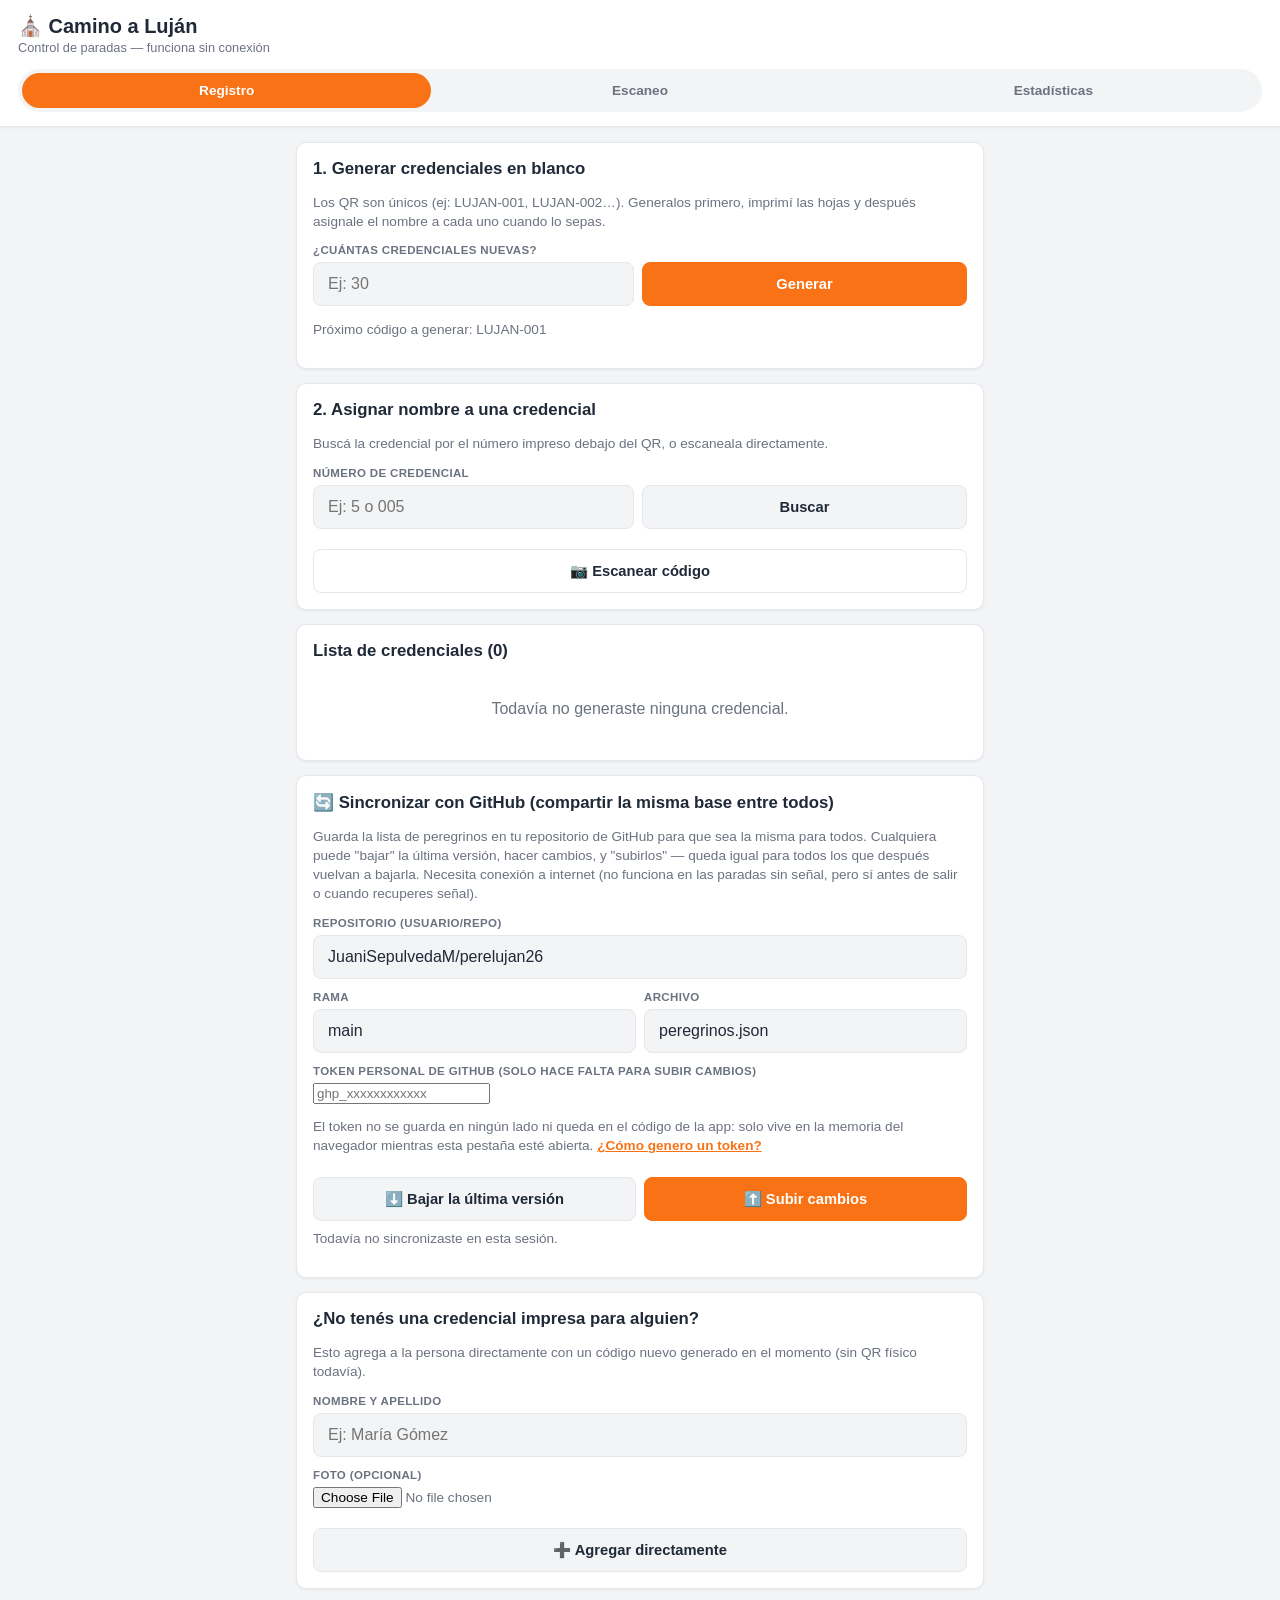
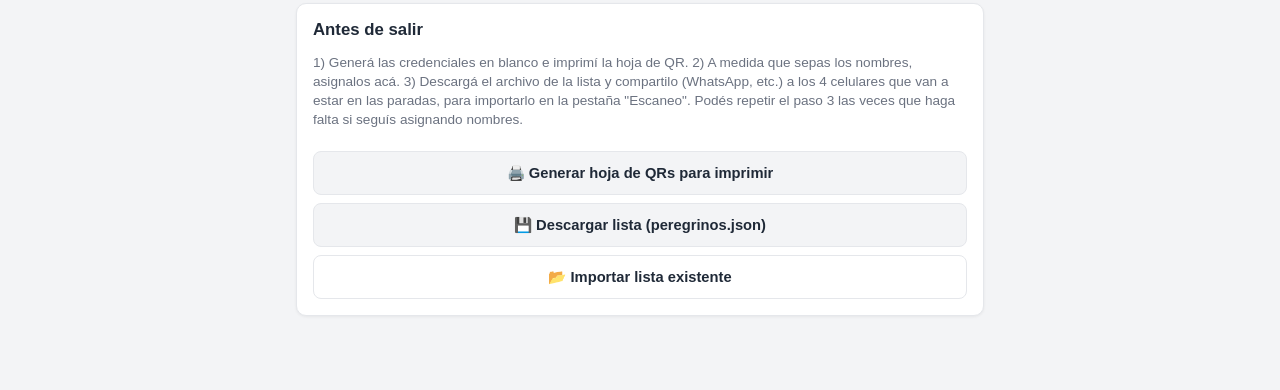
==== commit 12899b4f: "Update peregrinacion26.html" ====
--- a/peregrinacion26.html
+++ b/peregrinacion26.html
@@ -1,3 +1,4 @@
+
 <!DOCTYPE html>
 <html lang="es">
 <head>
@@ -244,6 +245,35 @@
       <h2>Lista de credenciales (<span id="countPeregrinos">0</span>)</h2>
       <p class="muted" id="countResumen"></p>
       <div id="listaPeregrinos"><div class="empty">Todavía no generaste ninguna credencial.</div></div>
+    </div>
+
+    <div class="card">
+      <h2>🔄 Sincronizar con GitHub (compartir la misma base entre todos)</h2>
+      <p class="muted">Guarda la lista de peregrinos en tu repositorio de GitHub para que sea la misma para todos. Cualquiera puede "bajar" la última versión, hacer cambios, y "subirlos" — queda igual para todos los que después vuelvan a bajarla. Necesita conexión a internet (no funciona en las paradas sin señal, pero sí antes de salir o cuando recuperes señal).</p>
+      <label class="field">
+        <span>Repositorio (usuario/repo)</span>
+        <input type="text" id="ghRepo" placeholder="JuaniSepulvedaM/perelujan26" value="JuaniSepulvedaM/perelujan26">
+      </label>
+      <div class="row">
+        <label class="field">
+          <span>Rama</span>
+          <input type="text" id="ghBranch" value="main">
+        </label>
+        <label class="field">
+          <span>Archivo</span>
+          <input type="text" id="ghFile" value="peregrinos.json">
+        </label>
+      </div>
+      <label class="field">
+        <span>Token personal de GitHub (solo hace falta para subir cambios)</span>
+        <input type="password" id="ghToken" placeholder="ghp_xxxxxxxxxxxx">
+      </label>
+      <p class="muted">El token no se guarda en ningún lado ni queda en el código de la app: solo vive en la memoria del navegador mientras esta pestaña esté abierta. <a class="linklike" id="linkComoToken">¿Cómo genero un token?</a></p>
+      <div class="row">
+        <button class="btn" id="btnGhBajar">⬇️ Bajar la última versión</button>
+        <button class="btn primary" id="btnGhSubir">⬆️ Subir cambios</button>
+      </div>
+      <p class="muted" id="ghEstado" style="margin-top:8px;">Todavía no sincronizaste en esta sesión.</p>
     </div>
 
     <div class="card">
@@ -13149,6 +13179,105 @@
   window.print();
 });
 
+// -- sincronización con GitHub --
+$("linkComoToken").addEventListener("click", ()=>{
+  alert(
+    "Cómo generar un token de GitHub:\n\n" +
+    "1) Entrá a github.com con tu cuenta.\n" +
+    "2) Andá a Settings → Developer settings → Personal access tokens → Fine-grained tokens.\n" +
+    "3) Creá uno nuevo, elegí SOLO el repositorio de la peregrinación (ej: perelujan26).\n" +
+    "4) En permisos, dale acceso de lectura y escritura a 'Contents'.\n" +
+    "5) Copiá el token generado y pegalo acá. Empieza con 'github_pat_' o 'ghp_'.\n\n" +
+    "Guardalo en un lugar seguro (por ej. tu gestor de contraseñas): GitHub solo lo muestra una vez."
+  );
+});
+
+function utf8ToBase64(str){
+  const bytes = new TextEncoder().encode(str);
+  let binary = "";
+  bytes.forEach(b => binary += String.fromCharCode(b));
+  return btoa(binary);
+}
+function base64ToUtf8(b64){
+  const binary = atob(b64.replace(/\n/g, ""));
+  const bytes = new Uint8Array([...binary].map(c => c.charCodeAt(0)));
+  return new TextDecoder().decode(bytes);
+}
+function ghConfig(){
+  const repo = $("ghRepo").value.trim();
+  const branch = $("ghBranch").value.trim() || "main";
+  const file = $("ghFile").value.trim() || "peregrinos.json";
+  const token = $("ghToken").value.trim();
+  return {repo, branch, file, token};
+}
+
+$("btnGhBajar").addEventListener("click", async ()=>{
+  const {repo, branch, file} = ghConfig();
+  if(!repo){ toast("Completá el repositorio"); return; }
+  if(peregrinos.length>0){
+    const ok = confirm("Esto va a reemplazar la lista que tenés cargada ahora por la versión de GitHub. ¿Continuar?");
+    if(!ok) return;
+  }
+  $("ghEstado").textContent = "Bajando…";
+  try{
+    const url = `https://raw.githubusercontent.com/${repo}/${branch}/${file}?t=${Date.now()}`;
+    const res = await fetch(url);
+    if(!res.ok){ throw new Error("HTTP " + res.status); }
+    const data = await res.json();
+    peregrinos = data.peregrinos || [];
+    renderListaPeregrinos();
+    $("ghEstado").textContent = "Bajada correctamente a las " + fmtTime(Date.now()) + " · " + peregrinos.length + " credenciales.";
+    toast("Lista actualizada desde GitHub");
+  }catch(err){
+    $("ghEstado").textContent = "No se pudo bajar (¿hay conexión? ¿el archivo ya existe en el repo?).";
+    toast("Error al bajar de GitHub");
+  }
+});
+
+$("btnGhSubir").addEventListener("click", async ()=>{
+  const {repo, branch, file, token} = ghConfig();
+  if(!repo){ toast("Completá el repositorio"); return; }
+  if(!token){ toast("Pegá tu token de GitHub para poder subir cambios"); return; }
+  if(peregrinos.length===0){ toast("No hay nada para subir todavía"); return; }
+  $("ghEstado").textContent = "Subiendo…";
+  const apiUrl = `https://api.github.com/repos/${repo}/contents/${file}`;
+  const authHeaders = {
+    "Authorization": "Bearer " + token,
+    "Accept": "application/vnd.github+json"
+  };
+  try{
+    let sha = null;
+    const getRes = await fetch(apiUrl + "?ref=" + encodeURIComponent(branch), {headers: authHeaders});
+    if(getRes.ok){
+      const getData = await getRes.json();
+      sha = getData.sha;
+    } else if(getRes.status !== 404){
+      throw new Error("No se pudo leer el archivo actual (HTTP " + getRes.status + ")");
+    }
+    const contenido = JSON.stringify({tipo:"lista_peregrinos", generado: new Date().toISOString(), peregrinos}, null, 2);
+    const body = {
+      message: "Actualizar lista de peregrinos (" + new Date().toLocaleString('es-AR') + ")",
+      content: utf8ToBase64(contenido),
+      branch: branch
+    };
+    if(sha) body.sha = sha;
+    const putRes = await fetch(apiUrl, {
+      method: "PUT",
+      headers: {...authHeaders, "Content-Type":"application/json"},
+      body: JSON.stringify(body)
+    });
+    if(!putRes.ok){
+      const errData = await putRes.json().catch(()=>({}));
+      throw new Error(errData.message || ("HTTP " + putRes.status));
+    }
+    $("ghEstado").textContent = "Subido correctamente a las " + fmtTime(Date.now()) + " · " + peregrinos.length + " credenciales.";
+    toast("Cambios subidos a GitHub ✔");
+  }catch(err){
+    $("ghEstado").textContent = "Error al subir: " + err.message;
+    toast("Error al subir a GitHub");
+  }
+});
+
 // ================= ESCANEO =================
 let peregrinosEscaneo = [];
 function checkListaEscaneo(){
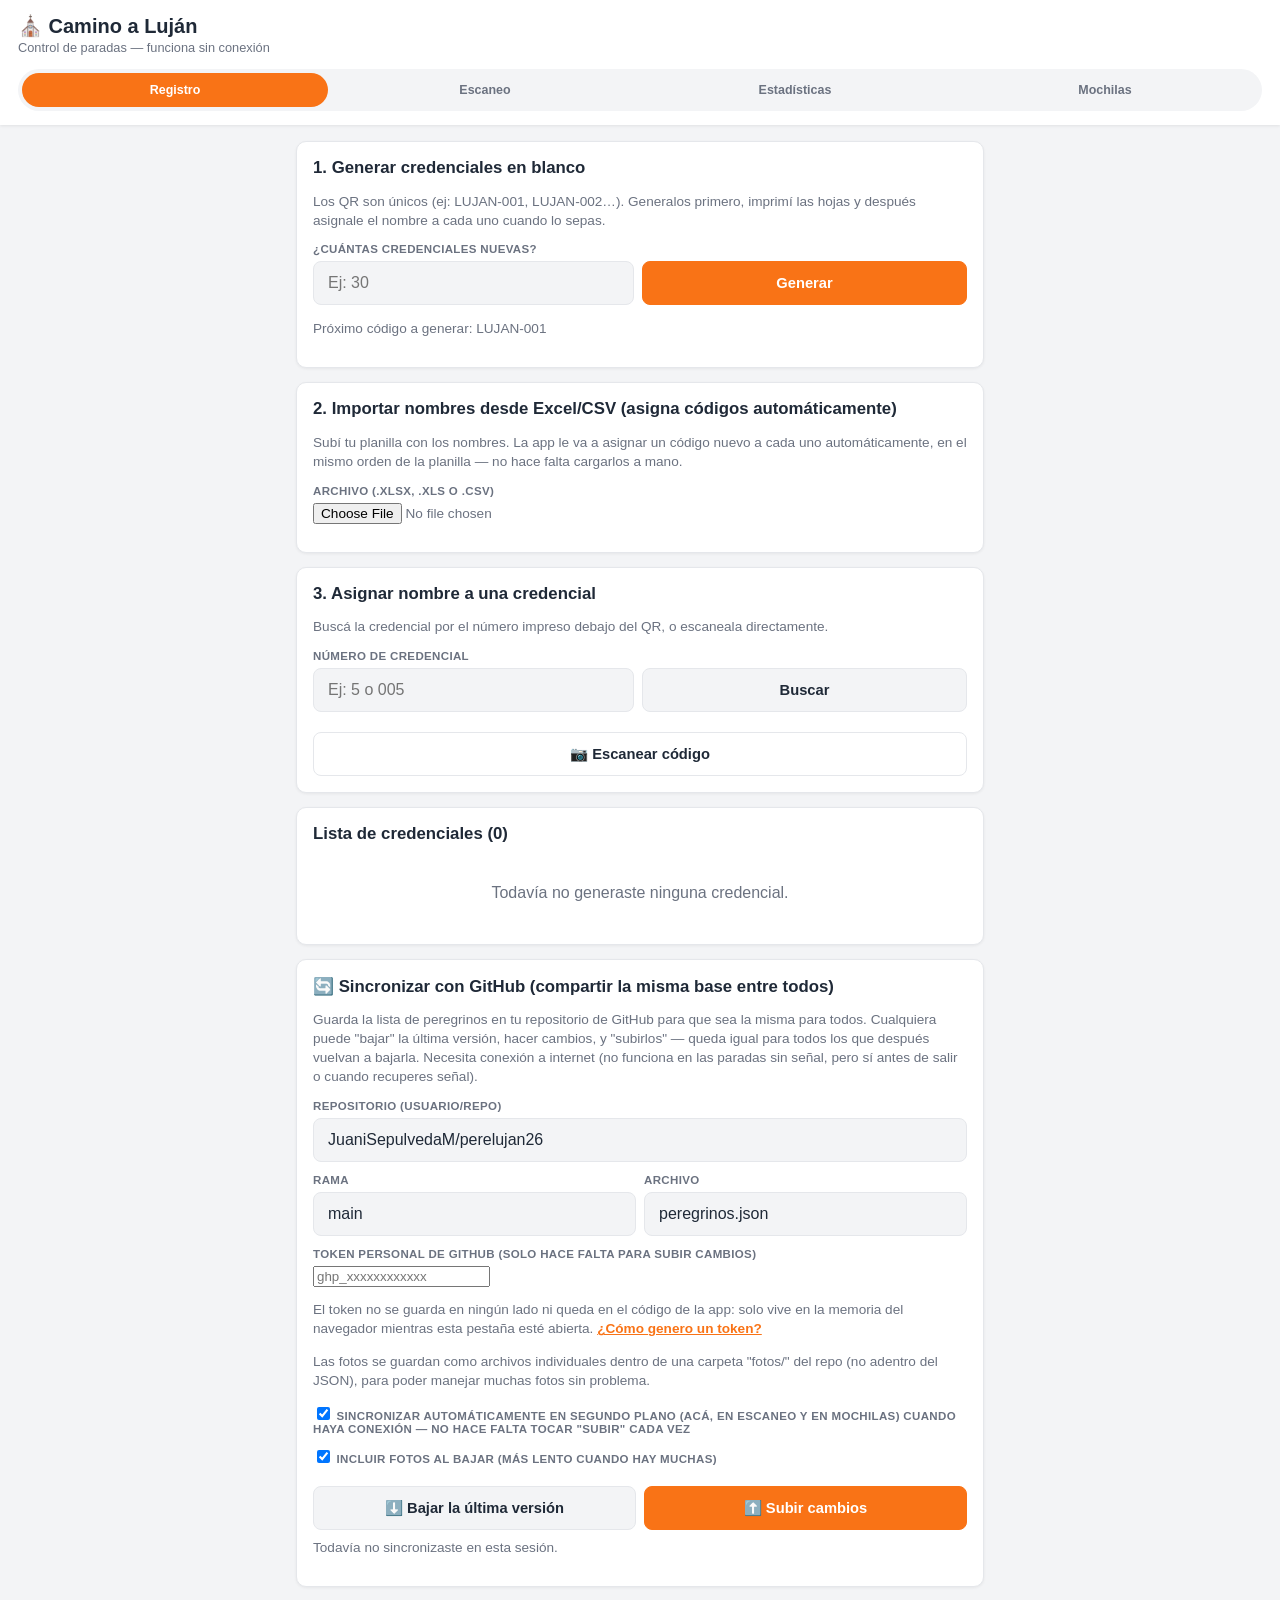
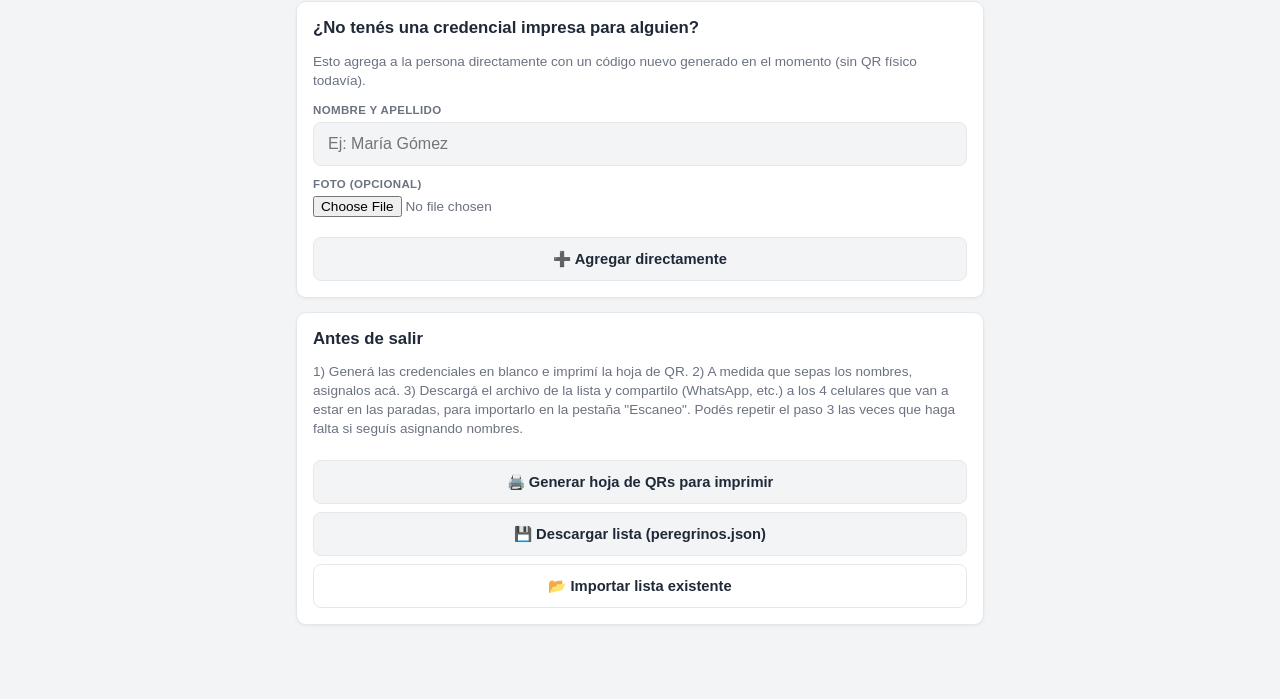
==== commit 2560f00d: "Update peregrinacion26.html" ====
--- a/peregrinacion26.html
+++ b/peregrinacion26.html
@@ -47,7 +47,7 @@
   }
   nav.tabs button{
     flex:1; border:none; background:transparent; color:var(--text-dim);
-    padding:10px 6px; border-radius:999px; font-size:.85rem; font-weight:600;
+    padding:10px 4px; border-radius:999px; font-size:.78rem; font-weight:600;
     cursor:pointer; transition:.15s;
   }
   nav.tabs button.active{background:var(--gold); color:#fff;}
@@ -179,6 +179,7 @@
     <button data-view="registro" class="active">Registro</button>
     <button data-view="escaneo">Escaneo</button>
     <button data-view="stats">Estadísticas</button>
+    <button data-view="mochilas">Mochilas</button>
   </nav>
 </header>
 
@@ -200,7 +201,37 @@
     </div>
 
     <div class="card">
-      <h2>2. Asignar nombre a una credencial</h2>
+      <h2>2. Importar nombres desde Excel/CSV (asigna códigos automáticamente)</h2>
+      <p class="muted">Subí tu planilla con los nombres. La app le va a asignar un código nuevo a cada uno automáticamente, en el mismo orden de la planilla — no hace falta cargarlos a mano.</p>
+      <label class="field">
+        <span>Archivo (.xlsx, .xls o .csv)</span>
+        <input type="file" accept=".xlsx,.xls,.csv" id="inpExcelFile">
+      </label>
+
+      <div id="excelPreviewWrap" style="display:none;">
+        <div class="divider"></div>
+        <label class="field">
+          <span><input type="checkbox" id="chkPrimeraFilaEncabezado" checked> La primera fila es un encabezado (título de columna, no un nombre)</span>
+        </label>
+        <label class="field">
+          <span><input type="checkbox" id="chkColumnasSeparadas"> El nombre y el apellido están en columnas separadas</span>
+        </label>
+        <label class="field" id="wrapColNombre">
+          <span id="lblColNombre">Columna con el nombre completo</span>
+          <select id="selColNombre"></select>
+        </label>
+        <label class="field" id="wrapColApellido" style="display:none;">
+          <span>Columna con el apellido</span>
+          <select id="selColApellido"></select>
+        </label>
+        <p class="muted"><b>Vista previa:</b></p>
+        <div id="excelPreviewLista" class="manual-list" style="max-height:180px;"></div>
+        <button class="btn primary" id="btnGenerarDesdeExcel">➕ Generar credenciales para estos nombres</button>
+      </div>
+    </div>
+
+    <div class="card">
+      <h2>3. Asignar nombre a una credencial</h2>
       <p class="muted">Buscá la credencial por el número impreso debajo del QR, o escaneala directamente.</p>
       <label class="field">
         <span>Número de credencial</span>
@@ -269,6 +300,13 @@
         <input type="password" id="ghToken" placeholder="ghp_xxxxxxxxxxxx">
       </label>
       <p class="muted">El token no se guarda en ningún lado ni queda en el código de la app: solo vive en la memoria del navegador mientras esta pestaña esté abierta. <a class="linklike" id="linkComoToken">¿Cómo genero un token?</a></p>
+      <p class="muted">Las fotos se guardan como archivos individuales dentro de una carpeta "fotos/" del repo (no adentro del JSON), para poder manejar muchas fotos sin problema.</p>
+      <label class="field">
+        <span><input type="checkbox" id="chkAutoSync" checked> Sincronizar automáticamente en segundo plano (acá, en Escaneo y en Mochilas) cuando haya conexión — no hace falta tocar "Subir" cada vez</span>
+      </label>
+      <label class="field">
+        <span><input type="checkbox" id="chkBajarFotos" checked> Incluir fotos al bajar (más lento cuando hay muchas)</span>
+      </label>
       <div class="row">
         <button class="btn" id="btnGhBajar">⬇️ Bajar la última versión</button>
         <button class="btn primary" id="btnGhSubir">⬆️ Subir cambios</button>
@@ -306,9 +344,13 @@
   <!-- ============ ESCANEO ============ -->
   <section class="view" id="view-escaneo">
     <div class="card" id="escaneoSinLista">
-      <h2>Importar lista de peregrinos</h2>
-      <p class="muted">Este celular necesita el archivo <b>peregrinos.json</b> generado en la pestaña Registro para poder mostrar nombre y foto al escanear.</p>
-      <button class="btn primary" id="btnImportarListaEscaneo">📂 Importar peregrinos.json</button>
+      <h2>Traer lista de peregrinos</h2>
+      <p class="muted">Este celular necesita la lista de peregrinos para poder mostrar nombre y foto al escanear.</p>
+      <button class="btn primary" id="btnGhBajarListaEscaneoInicial">⬇️ Bajar desde GitHub</button>
+      <p class="muted" id="ghEstadoEscaneoInicial" style="margin-top:6px;"></p>
+      <div class="divider"></div>
+      <p class="muted">...o si no usás GitHub:</p>
+      <button class="btn ghost" id="btnImportarListaEscaneo">📂 Importar peregrinos.json desde un archivo</button>
       <input type="file" accept=".json" id="fileImportarListaEscaneo" style="display:none;">
     </div>
 
@@ -367,7 +409,15 @@
 
         <div class="card">
           <button class="btn primary" id="btnExportarRegistros">💾 Exportar registros de esta parada</button>
-          <p class="muted">Hacé esto varias veces durante el día como respaldo, y al final para juntar todo en Estadísticas.</p>
+          <p class="muted">Hacé esto varias veces durante el día como respaldo.</p>
+        </div>
+
+        <div class="card">
+          <h2>🔄 Sincronizar con GitHub</h2>
+          <p class="muted">Usa el repositorio y el token cargados en la pestaña Registro. Solo funciona con internet (por ej. antes de salir o si recuperás señal).</p>
+          <button class="btn" id="btnGhBajarListaEscaneo">⬇️ Bajar lista de peregrinos actualizada</button>
+          <button class="btn primary" id="btnGhSubirRegistros">⬆️ Subir registros de esta parada</button>
+          <p class="muted" id="ghEstadoEscaneo">Todavía no sincronizaste en esta sesión.</p>
         </div>
       </div>
     </div>
@@ -376,16 +426,20 @@
   <!-- ============ ESTADÍSTICAS ============ -->
   <section class="view" id="view-stats">
     <div class="card">
-      <h2>1. Importar lista de peregrinos</h2>
-      <button class="btn primary" id="btnImportarListaStats">📂 Importar peregrinos.json</button>
+      <h2>🔄 Traer todo desde GitHub (recomendado)</h2>
+      <p class="muted">Usa el repositorio cargado en la pestaña Registro. Baja la lista de peregrinos y los registros de las 4 paradas que estén subidos, sin tener que importar archivos a mano. Necesita internet.</p>
+      <button class="btn primary" id="btnGhTraerTodo">⬇️ Traer todo desde GitHub</button>
+      <p class="muted" id="ghEstadoStats">Todavía no sincronizaste en esta sesión.</p>
+    </div>
+
+    <div class="card">
+      <h2>...o importar archivos manualmente</h2>
+      <p class="muted">Alternativa si no usás GitHub: importá los archivos .json que te fueron pasando.</p>
+      <button class="btn" id="btnImportarListaStats">📂 Importar peregrinos.json</button>
       <input type="file" accept=".json" id="fileImportarListaStats" style="display:none;">
       <p class="muted" id="statsListaStatus">No importada todavía.</p>
-    </div>
-
-    <div class="card">
-      <h2>2. Importar registros de las 4 paradas</h2>
-      <p class="muted">Podés seleccionar varios archivos a la vez (uno por cada celular/parada).</p>
-      <button class="btn primary" id="btnImportarRegistrosStats">📂 Importar registros_parada_*.json</button>
+      <div class="divider"></div>
+      <button class="btn" id="btnImportarRegistrosStats">📂 Importar registros_parada_*.json (podés elegir varios a la vez)</button>
       <input type="file" accept=".json" id="fileImportarRegistrosStats" multiple style="display:none;">
       <div id="statsRegistrosStatus" class="muted" style="margin-top:8px;">Ninguno importado todavía.</div>
     </div>
@@ -417,6 +471,99 @@
     </div>
   </section>
 
+  <!-- ============ MOCHILAS ============ -->
+  <section class="view" id="view-mochilas">
+    <div class="card">
+      <h2>Peregrinos (opcional, para ver nombres)</h2>
+      <p class="muted">Si tenés la lista, vas a ver el nombre del dueño de cada mochila además del número. No es obligatorio: sin esto, igual funciona solo con el número.</p>
+      <button class="btn primary" id="btnGhBajarListaMochilas">⬇️ Bajar desde GitHub</button>
+      <button class="btn ghost" id="btnImportarListaMochilas">📂 ...o importar desde un archivo</button>
+      <input type="file" accept=".json" id="fileImportarListaMochilas" style="display:none;">
+      <p class="muted" id="mochilasListaStatus">Sin lista importada — se va a mostrar solo el número.</p>
+    </div>
+
+    <div class="card">
+      <h2>Guardar una mochila</h2>
+      <label class="field">
+        <span>Número de credencial del dueño</span>
+        <div class="row">
+          <input type="tel" inputmode="numeric" id="inpNumeroMochila" placeholder="Ej: 5 o 005">
+          <button class="btn" style="margin:0;" id="btnEscanearMochilaGuardar">📷 Escanear</button>
+        </div>
+      </label>
+      <div id="camMochilaGuardarWrap" style="display:none; margin-top:10px;">
+        <div style="position:relative;border-radius:10px;overflow:hidden;background:#000;aspect-ratio:1/1;max-width:280px;margin:0 auto;">
+          <video id="videoMochilaGuardar" playsinline muted autoplay style="width:100%;height:100%;object-fit:cover;display:block;"></video>
+          <div style="position:absolute;inset:14%;border:3px solid var(--gold);border-radius:16px;opacity:.85;pointer-events:none;"></div>
+        </div>
+        <canvas id="canvasMochilaGuardar" style="display:none;"></canvas>
+        <button class="btn" id="btnDetenerMochilaGuardar" style="margin-top:8px;">⏹️ Detener cámara</button>
+      </div>
+      <label class="field">
+        <span>Foto de la mochila (opcional)</span>
+        <input type="file" accept="image/*" capture="environment" id="inpFotoMochila">
+      </label>
+      <div id="fotoMochilaPreviewWrap" style="display:none; margin-bottom:10px;">
+        <img id="fotoMochilaPreview" style="width:100%; max-width:220px; border-radius:10px; border:1px solid var(--line); display:block;">
+      </div>
+      <button class="btn primary" id="btnGuardarMochila">💾 Guardar mochila</button>
+    </div>
+
+    <div class="card">
+      <h2>Buscar una mochila</h2>
+      <label class="field">
+        <span>Número de credencial</span>
+        <div class="row">
+          <input type="tel" inputmode="numeric" id="inpNumeroBuscarMochila" placeholder="Ej: 5 o 005">
+          <button class="btn" style="margin:0;" id="btnEscanearMochilaBuscar">📷 Escanear</button>
+        </div>
+      </label>
+      <button class="btn primary" id="btnBuscarMochila">Buscar</button>
+      <div id="camMochilaBuscarWrap" style="display:none; margin-top:10px;">
+        <div style="position:relative;border-radius:10px;overflow:hidden;background:#000;aspect-ratio:1/1;max-width:280px;margin:0 auto;">
+          <video id="videoMochilaBuscar" playsinline muted autoplay style="width:100%;height:100%;object-fit:cover;display:block;"></video>
+          <div style="position:absolute;inset:14%;border:3px solid var(--gold);border-radius:16px;opacity:.85;pointer-events:none;"></div>
+        </div>
+        <canvas id="canvasMochilaBuscar" style="display:none;"></canvas>
+        <button class="btn" id="btnDetenerMochilaBuscar" style="margin-top:8px;">⏹️ Detener cámara</button>
+      </div>
+      <div id="resultadoMochila" style="display:none; margin-top:10px;">
+        <div class="divider"></div>
+        <img id="resMochilaFoto" style="width:100%; max-width:260px; border-radius:10px; border:1px solid var(--line); display:block; margin:0 auto 10px;">
+        <div style="text-align:center;">
+          <h3 id="resMochilaTitulo" style="margin-bottom:4px;"></h3>
+          <p class="muted" id="resMochilaEstado"></p>
+        </div>
+        <button class="btn ok" id="btnMarcarRetirada" style="display:none;">✅ Marcar como retirada</button>
+      </div>
+    </div>
+
+    <div class="card">
+      <h2>Mochilas guardadas ahora (<span id="countMochilasActivas">0</span>)</h2>
+      <p class="muted">Tocá una para buscarla y marcarla como retirada.</p>
+      <div id="listaMochilasActivas"><div class="empty">No hay mochilas guardadas.</div></div>
+    </div>
+
+    <div class="card">
+      <h2>Datos de mochilas</h2>
+      <p class="muted">Para hacer respaldo o pasar los datos entre celulares/estaciones.</p>
+      <button class="btn" id="btnExportarMochilas">💾 Descargar datos (mochilas.json)</button>
+      <button class="btn ghost" id="btnImportarMochilas">📂 Importar datos existentes</button>
+      <input type="file" accept=".json" id="fileImportarMochilas" style="display:none;">
+    </div>
+
+    <div class="card">
+      <h2>🔄 Sincronizar con GitHub</h2>
+      <p class="muted">Usa el repositorio y el token cargados en la pestaña Registro (el archivo va a ser "mochilas.json" en vez de "peregrinos.json"). Las fotos se guardan como archivos individuales en "mochilas-fotos/". Necesita internet.</p>
+      <label class="field">
+        <span><input type="checkbox" id="chkBajarFotosMochilas" checked> Incluir fotos al bajar (más lento cuando hay muchas)</span>
+      </label>
+      <button class="btn" id="btnGhBajarMochilas">⬇️ Bajar la última versión</button>
+      <button class="btn primary" id="btnGhSubirMochilas">⬆️ Subir cambios</button>
+      <p class="muted" id="ghEstadoMochilas">Todavía no sincronizaste en esta sesión.</p>
+    </div>
+  </section>
+
 </main>
 
 <div class="toast" id="toast"></div>
@@ -430,6 +577,7 @@
     <div id="confWarn" style="display:none;" class="warnbox"></div>
     <div id="confHora" class="muted" style="margin-bottom:14px;"></div>
     <button class="btn ok" id="btnConfirmarOk">✅ Confirmar</button>
+    <button class="btn danger" id="btnQuitarRegistro" style="display:none;">🗑️ Sacar de esta parada (fue un error)</button>
     <button class="btn ghost" id="btnConfirmarCancelar">Cancelar</button>
   </div>
 </div>
@@ -12870,6 +13018,25 @@
 /******/ ])["default"];
 });
 </script>
+<script>
+/*! xlsx.js (C) 2013-present SheetJS -- http://sheetjs.com */
+var XLSX={};function make_xlsx_lib(e){e.version="0.18.5";var r=1200,t=1252;var a;if(typeof cptable!=="undefined")a=cptable;else if(typeof module!=="undefined"&&typeof require!=="undefined"){a=undefined}var n=[874,932,936,949,950,1250,1251,1252,1253,1254,1255,1256,1257,1258,1e4];var i={0:1252,1:65001,2:65001,77:1e4,128:932,129:949,130:1361,134:936,136:950,161:1253,162:1254,163:1258,177:1255,178:1256,186:1257,204:1251,222:874,238:1250,255:1252,69:6969};var s=function(e){if(n.indexOf(e)==-1)return;t=i[0]=e};function f(){s(1252)}var o=function(e){r=e;s(e)};function c(){o(1200);f()}function l(e){var r=[];for(var t=0,a=e.length;t<a;++t)r[t]=e.charCodeAt(t);return r}function u(e){var r=[];for(var t=0;t<e.length>>1;++t)r[t]=String.fromCharCode(e.charCodeAt(2*t)+(e.charCodeAt(2*t+1)<<8));return r.join("")}function h(e){var r=[];for(var t=0;t<e.length>>1;++t)r[t]=String.fromCharCode(e.charCodeAt(2*t+1)+(e.charCodeAt(2*t)<<8));return r.join("")}var d=function(e){var r=e.charCodeAt(0),t=e.charCodeAt(1);if(r==255&&t==254)return u(e.slice(2));if(r==254&&t==255)return h(e.slice(2));if(r==65279)return e.slice(1);return e};var v=function Yw(e){return String.fromCharCode(e)};var p=function Kw(e){return String.fromCharCode(e)};if(typeof a!=="undefined"){o=function(e){r=e;s(e)};d=function(e){if(e.charCodeAt(0)===255&&e.charCodeAt(1)===254){return a.utils.decode(1200,l(e.slice(2)))}return e};v=function Jw(e){if(r===1200)return String.fromCharCode(e);return a.utils.decode(r,[e&255,e>>8])[0]};p=function qw(e){return a.utils.decode(t,[e])[0]}}var m=null;var b=true;var g="ABCDEFGHIJKLMNOPQRSTUVWXYZabcdefghijklmnopqrstuvwxyz0123456789+/=";function w(e){var r="";var t=0,a=0,n=0,i=0,s=0,f=0,o=0;for(var c=0;c<e.length;){t=e.charCodeAt(c++);i=t>>2;a=e.charCodeAt(c++);s=(t&3)<<4|a>>4;n=e.charCodeAt(c++);f=(a&15)<<2|n>>6;o=n&63;if(isNaN(a)){f=o=64}else if(isNaN(n)){o=64}r+=g.charAt(i)+g.charAt(s)+g.charAt(f)+g.charAt(o)}return r}function k(e){var r="";var t=0,a=0,n=0,i=0,s=0,f=0,o=0;e=e.replace(/[^\w\+\/\=]/g,"");for(var c=0;c<e.length;){i=g.indexOf(e.charAt(c++));s=g.indexOf(e.charAt(c++));t=i<<2|s>>4;r+=String.fromCharCode(t);f=g.indexOf(e.charAt(c++));a=(s&15)<<4|f>>2;if(f!==64){r+=String.fromCharCode(a)}o=g.indexOf(e.charAt(c++));n=(f&3)<<6|o;if(o!==64){r+=String.fromCharCode(n)}}return r}var T=function(){return typeof Buffer!=="undefined"&&typeof undefined!=="undefined"&&typeof{}!=="undefined"&&!!{}.node}();var E=function(){if(typeof Buffer!=="undefined"){var e=!Buffer.from;if(!e)try{Buffer.from("foo","utf8")}catch(r){e=true}return e?function(e,r){return r?new Buffer(e,r):new Buffer(e)}:Buffer.from.bind(Buffer)}return function(){}}();function y(e){if(T)return Buffer.alloc?Buffer.alloc(e):new Buffer(e);return typeof Uint8Array!="undefined"?new Uint8Array(e):new Array(e)}function S(e){if(T)return Buffer.allocUnsafe?Buffer.allocUnsafe(e):new Buffer(e);return typeof Uint8Array!="undefined"?new Uint8Array(e):new Array(e)}var _=function Zw(e){if(T)return E(e,"binary");return e.split("").map(function(e){return e.charCodeAt(0)&255})};function A(e){if(typeof ArrayBuffer==="undefined")return _(e);var r=new ArrayBuffer(e.length),t=new Uint8Array(r);for(var a=0;a!=e.length;++a)t[a]=e.charCodeAt(a)&255;return r}function x(e){if(Array.isArray(e))return e.map(function(e){return String.fromCharCode(e)}).join("");var r=[];for(var t=0;t<e.length;++t)r[t]=String.fromCharCode(e[t]);return r.join("")}function C(e){if(typeof Uint8Array==="undefined")throw new Error("Unsupported");return new Uint8Array(e)}function R(e){if(typeof ArrayBuffer=="undefined")throw new Error("Unsupported");if(e instanceof ArrayBuffer)return R(new Uint8Array(e));var r=new Array(e.length);for(var t=0;t<e.length;++t)r[t]=e[t];return r}var O=T?function(e){return Buffer.concat(e.map(function(e){return Buffer.isBuffer(e)?e:E(e)}))}:function(e){if(typeof Uint8Array!=="undefined"){var r=0,t=0;for(r=0;r<e.length;++r)t+=e[r].length;var a=new Uint8Array(t);var n=0;for(r=0,t=0;r<e.length;t+=n,++r){n=e[r].length;if(e[r]instanceof Uint8Array)a.set(e[r],t);else if(typeof e[r]=="string"){throw"wtf"}else a.set(new Uint8Array(e[r]),t)}return a}return[].concat.apply([],e.map(function(e){return Array.isArray(e)?e:[].slice.call(e)}))};function I(e){var r=[],t=0,a=e.length+250;var n=y(e.length+255);for(var i=0;i<e.length;++i){var s=e.charCodeAt(i);if(s<128)n[t++]=s;else if(s<2048){n[t++]=192|s>>6&31;n[t++]=128|s&63}else if(s>=55296&&s<57344){s=(s&1023)+64;var f=e.charCodeAt(++i)&1023;n[t++]=240|s>>8&7;n[t++]=128|s>>2&63;n[t++]=128|f>>6&15|(s&3)<<4;n[t++]=128|f&63}else{n[t++]=224|s>>12&15;n[t++]=128|s>>6&63;n[t++]=128|s&63}if(t>a){r.push(n.slice(0,t));t=0;n=y(65535);a=65530}}r.push(n.slice(0,t));return O(r)}var N=/\u0000/g,F=/[\u0001-\u0006]/g;function D(e){var r="",t=e.length-1;while(t>=0)r+=e.charAt(t--);return r}function P(e,r){var t=""+e;return t.length>=r?t:wr("0",r-t.length)+t}function L(e,r){var t=""+e;return t.length>=r?t:wr(" ",r-t.length)+t}function M(e,r){var t=""+e;return t.length>=r?t:t+wr(" ",r-t.length)}function U(e,r){var t=""+Math.round(e);return t.length>=r?t:wr("0",r-t.length)+t}function B(e,r){var t=""+e;return t.length>=r?t:wr("0",r-t.length)+t}var W=Math.pow(2,32);function H(e,r){if(e>W||e<-W)return U(e,r);var t=Math.round(e);return B(t,r)}function z(e,r){r=r||0;return e.length>=7+r&&(e.charCodeAt(r)|32)===103&&(e.charCodeAt(r+1)|32)===101&&(e.charCodeAt(r+2)|32)===110&&(e.charCodeAt(r+3)|32)===101&&(e.charCodeAt(r+4)|32)===114&&(e.charCodeAt(r+5)|32)===97&&(e.charCodeAt(r+6)|32)===108}var V=[["Sun","Sunday"],["Mon","Monday"],["Tue","Tuesday"],["Wed","Wednesday"],["Thu","Thursday"],["Fri","Friday"],["Sat","Saturday"]];var G=[["J","Jan","January"],["F","Feb","February"],["M","Mar","March"],["A","Apr","April"],["M","May","May"],["J","Jun","June"],["J","Jul","July"],["A","Aug","August"],["S","Sep","September"],["O","Oct","October"],["N","Nov","November"],["D","Dec","December"]];function j(e){if(!e)e={};e[0]="General";e[1]="0";e[2]="0.00";e[3]="#,##0";e[4]="#,##0.00";e[9]="0%";e[10]="0.00%";e[11]="0.00E+00";e[12]="# ?/?";e[13]="# ??/??";e[14]="m/d/yy";e[15]="d-mmm-yy";e[16]="d-mmm";e[17]="mmm-yy";e[18]="h:mm AM/PM";e[19]="h:mm:ss AM/PM";e[20]="h:mm";e[21]="h:mm:ss";e[22]="m/d/yy h:mm";e[37]="#,##0 ;(#,##0)";e[38]="#,##0 ;[Red](#,##0)";e[39]="#,##0.00;(#,##0.00)";e[40]="#,##0.00;[Red](#,##0.00)";e[45]="mm:ss";e[46]="[h]:mm:ss";e[47]="mmss.0";e[48]="##0.0E+0";e[49]="@";e[56]='"上午/下午 "hh"時"mm"分"ss"秒 "';return e}var X={0:"General",1:"0",2:"0.00",3:"#,##0",4:"#,##0.00",9:"0%",10:"0.00%",11:"0.00E+00",12:"# ?/?",13:"# ??/??",14:"m/d/yy",15:"d-mmm-yy",16:"d-mmm",17:"mmm-yy",18:"h:mm AM/PM",19:"h:mm:ss AM/PM",20:"h:mm",21:"h:mm:ss",22:"m/d/yy h:mm",37:"#,##0 ;(#,##0)",38:"#,##0 ;[Red](#,##0)",39:"#,##0.00;(#,##0.00)",40:"#,##0.00;[Red](#,##0.00)",45:"mm:ss",46:"[h]:mm:ss",47:"mmss.0",48:"##0.0E+0",49:"@",56:'"上午/下午 "hh"時"mm"分"ss"秒 "'};var Y={5:37,6:38,7:39,8:40,23:0,24:0,25:0,26:0,27:14,28:14,29:14,30:14,31:14,50:14,51:14,52:14,53:14,54:14,55:14,56:14,57:14,58:14,59:1,60:2,61:3,62:4,67:9,68:10,69:12,70:13,71:14,72:14,73:15,74:16,75:17,76:20,77:21,78:22,79:45,80:46,81:47,82:0};var K={5:'"$"#,##0_);\\("$"#,##0\\)',63:'"$"#,##0_);\\("$"#,##0\\)',6:'"$"#,##0_);[Red]\\("$"#,##0\\)',64:'"$"#,##0_);[Red]\\("$"#,##0\\)',7:'"$"#,##0.00_);\\("$"#,##0.00\\)',65:'"$"#,##0.00_);\\("$"#,##0.00\\)',8:'"$"#,##0.00_);[Red]\\("$"#,##0.00\\)',66:'"$"#,##0.00_);[Red]\\("$"#,##0.00\\)',41:'_(* #,##0_);_(* \\(#,##0\\);_(* "-"_);_(@_)',42:'_("$"* #,##0_);_("$"* \\(#,##0\\);_("$"* "-"_);_(@_)',43:'_(* #,##0.00_);_(* \\(#,##0.00\\);_(* "-"??_);_(@_)',44:'_("$"* #,##0.00_);_("$"* \\(#,##0.00\\);_("$"* "-"??_);_(@_)'};function J(e,r,t){var a=e<0?-1:1;var n=e*a;var i=0,s=1,f=0;var o=1,c=0,l=0;var u=Math.floor(n);while(c<r){u=Math.floor(n);f=u*s+i;l=u*c+o;if(n-u<5e-8)break;n=1/(n-u);i=s;s=f;o=c;c=l}if(l>r){if(c>r){l=o;f=i}else{l=c;f=s}}if(!t)return[0,a*f,l];var h=Math.floor(a*f/l);return[h,a*f-h*l,l]}function q(e,r,t){if(e>2958465||e<0)return null;var a=e|0,n=Math.floor(86400*(e-a)),i=0;var s=[];var f={D:a,T:n,u:86400*(e-a)-n,y:0,m:0,d:0,H:0,M:0,S:0,q:0};if(Math.abs(f.u)<1e-6)f.u=0;if(r&&r.date1904)a+=1462;if(f.u>.9999){f.u=0;if(++n==86400){f.T=n=0;++a;++f.D}}if(a===60){s=t?[1317,10,29]:[1900,2,29];i=3}else if(a===0){s=t?[1317,8,29]:[1900,1,0];i=6}else{if(a>60)--a;var o=new Date(1900,0,1);o.setDate(o.getDate()+a-1);s=[o.getFullYear(),o.getMonth()+1,o.getDate()];i=o.getDay();if(a<60)i=(i+6)%7;if(t)i=oe(o,s)}f.y=s[0];f.m=s[1];f.d=s[2];f.S=n%60;n=Math.floor(n/60);f.M=n%60;n=Math.floor(n/60);f.H=n;f.q=i;return f}var Z=new Date(1899,11,31,0,0,0);var Q=Z.getTime();var ee=new Date(1900,2,1,0,0,0);function re(e,r){var t=e.getTime();if(r)t-=1461*24*60*60*1e3;else if(e>=ee)t+=24*60*60*1e3;return(t-(Q+(e.getTimezoneOffset()-Z.getTimezoneOffset())*6e4))/(24*60*60*1e3)}function te(e){return e.indexOf(".")==-1?e:e.replace(/(?:\.0*|(\.\d*[1-9])0+)$/,"$1")}function ae(e){if(e.indexOf("E")==-1)return e;return e.replace(/(?:\.0*|(\.\d*[1-9])0+)[Ee]/,"$1E").replace(/(E[+-])(\d)$/,"$10$2")}function ne(e){var r=e<0?12:11;var t=te(e.toFixed(12));if(t.length<=r)return t;t=e.toPrecision(10);if(t.length<=r)return t;return e.toExponential(5)}function ie(e){var r=te(e.toFixed(11));return r.length>(e<0?12:11)||r==="0"||r==="-0"?e.toPrecision(6):r}function se(e){var r=Math.floor(Math.log(Math.abs(e))*Math.LOG10E),t;if(r>=-4&&r<=-1)t=e.toPrecision(10+r);else if(Math.abs(r)<=9)t=ne(e);else if(r===10)t=e.toFixed(10).substr(0,12);else t=ie(e);return te(ae(t.toUpperCase()))}function fe(e,r){switch(typeof e){case"string":return e;case"boolean":return e?"TRUE":"FALSE";case"number":return(e|0)===e?e.toString(10):se(e);case"undefined":return"";case"object":if(e==null)return"";if(e instanceof Date)return Be(14,re(e,r&&r.date1904),r);}throw new Error("unsupported value in General format: "+e)}function oe(e,r){r[0]-=581;var t=e.getDay();if(e<60)t=(t+6)%7;return t}function ce(e,r,t,a){var n="",i=0,s=0,f=t.y,o,c=0;switch(e){case 98:f=t.y+543;case 121:switch(r.length){case 1:;case 2:o=f%100;c=2;break;default:o=f%1e4;c=4;break;}break;case 109:switch(r.length){case 1:;case 2:o=t.m;c=r.length;break;case 3:return G[t.m-1][1];case 5:return G[t.m-1][0];default:return G[t.m-1][2];}break;case 100:switch(r.length){case 1:;case 2:o=t.d;c=r.length;break;case 3:return V[t.q][0];default:return V[t.q][1];}break;case 104:switch(r.length){case 1:;case 2:o=1+(t.H+11)%12;c=r.length;break;default:throw"bad hour format: "+r;}break;case 72:switch(r.length){case 1:;case 2:o=t.H;c=r.length;break;default:throw"bad hour format: "+r;}break;case 77:switch(r.length){case 1:;case 2:o=t.M;c=r.length;break;default:throw"bad minute format: "+r;}break;case 115:if(r!="s"&&r!="ss"&&r!=".0"&&r!=".00"&&r!=".000")throw"bad second format: "+r;if(t.u===0&&(r=="s"||r=="ss"))return P(t.S,r.length);if(a>=2)s=a===3?1e3:100;else s=a===1?10:1;i=Math.round(s*(t.S+t.u));if(i>=60*s)i=0;if(r==="s")return i===0?"0":""+i/s;n=P(i,2+a);if(r==="ss")return n.substr(0,2);return"."+n.substr(2,r.length-1);case 90:switch(r){case"[h]":;case"[hh]":o=t.D*24+t.H;break;case"[m]":;case"[mm]":o=(t.D*24+t.H)*60+t.M;break;case"[s]":;case"[ss]":o=((t.D*24+t.H)*60+t.M)*60+Math.round(t.S+t.u);break;default:throw"bad abstime format: "+r;}c=r.length===3?1:2;break;case 101:o=f;c=1;break;}var l=c>0?P(o,c):"";return l}function le(e){var r=3;if(e.length<=r)return e;var t=e.length%r,a=e.substr(0,t);for(;t!=e.length;t+=r)a+=(a.length>0?",":"")+e.substr(t,r);return a}var ue=/%/g;function he(e,r,t){var a=r.replace(ue,""),n=r.length-a.length;return Ie(e,a,t*Math.pow(10,2*n))+wr("%",n)}function de(e,r,t){var a=r.length-1;while(r.charCodeAt(a-1)===44)--a;return Ie(e,r.substr(0,a),t/Math.pow(10,3*(r.length-a)))}function ve(e,r){var t;var a=e.indexOf("E")-e.indexOf(".")-1;if(e.match(/^#+0.0E\+0$/)){if(r==0)return"0.0E+0";else if(r<0)return"-"+ve(e,-r);var n=e.indexOf(".");if(n===-1)n=e.indexOf("E");var i=Math.floor(Math.log(r)*Math.LOG10E)%n;if(i<0)i+=n;t=(r/Math.pow(10,i)).toPrecision(a+1+(n+i)%n);if(t.indexOf("e")===-1){var s=Math.floor(Math.log(r)*Math.LOG10E);if(t.indexOf(".")===-1)t=t.charAt(0)+"."+t.substr(1)+"E+"+(s-t.length+i);else t+="E+"+(s-i);while(t.substr(0,2)==="0."){t=t.charAt(0)+t.substr(2,n)+"."+t.substr(2+n);t=t.replace(/^0+([1-9])/,"$1").replace(/^0+\./,"0.")}t=t.replace(/\+-/,"-")}t=t.replace(/^([+-]?)(\d*)\.(\d*)[Ee]/,function(e,r,t,a){return r+t+a.substr(0,(n+i)%n)+"."+a.substr(i)+"E"})}else t=r.toExponential(a);if(e.match(/E\+00$/)&&t.match(/e[+-]\d$/))t=t.substr(0,t.length-1)+"0"+t.charAt(t.length-1);if(e.match(/E\-/)&&t.match(/e\+/))t=t.replace(/e\+/,"e");return t.replace("e","E")}var pe=/# (\?+)( ?)\/( ?)(\d+)/;function me(e,r,t){var a=parseInt(e[4],10),n=Math.round(r*a),i=Math.floor(n/a);var s=n-i*a,f=a;return t+(i===0?"":""+i)+" "+(s===0?wr(" ",e[1].length+1+e[4].length):L(s,e[1].length)+e[2]+"/"+e[3]+P(f,e[4].length))}function be(e,r,t){return t+(r===0?"":""+r)+wr(" ",e[1].length+2+e[4].length)}var ge=/^#*0*\.([0#]+)/;var we=/\).*[0#]/;var ke=/\(###\) ###\\?-####/;function Te(e){var r="",t;for(var a=0;a!=e.length;++a)switch(t=e.charCodeAt(a)){case 35:break;case 63:r+=" ";break;case 48:r+="0";break;default:r+=String.fromCharCode(t);}return r}function Ee(e,r){var t=Math.pow(10,r);return""+Math.round(e*t)/t}function ye(e,r){var t=e-Math.floor(e),a=Math.pow(10,r);if(r<(""+Math.round(t*a)).length)return 0;return Math.round(t*a)}function Se(e,r){if(r<(""+Math.round((e-Math.floor(e))*Math.pow(10,r))).length){return 1}return 0}function _e(e){if(e<2147483647&&e>-2147483648)return""+(e>=0?e|0:e-1|0);return""+Math.floor(e)}function Ae(e,r,t){if(e.charCodeAt(0)===40&&!r.match(we)){var a=r.replace(/\( */,"").replace(/ \)/,"").replace(/\)/,"");if(t>=0)return Ae("n",a,t);return"("+Ae("n",a,-t)+")"}if(r.charCodeAt(r.length-1)===44)return de(e,r,t);if(r.indexOf("%")!==-1)return he(e,r,t);if(r.indexOf("E")!==-1)return ve(r,t);if(r.charCodeAt(0)===36)return"$"+Ae(e,r.substr(r.charAt(1)==" "?2:1),t);var n;var i,s,f,o=Math.abs(t),c=t<0?"-":"";if(r.match(/^00+$/))return c+H(o,r.length);if(r.match(/^[#?]+$/)){n=H(t,0);if(n==="0")n="";return n.length>r.length?n:Te(r.substr(0,r.length-n.length))+n}if(i=r.match(pe))return me(i,o,c);if(r.match(/^#+0+$/))return c+H(o,r.length-r.indexOf("0"));if(i=r.match(ge)){n=Ee(t,i[1].length).replace(/^([^\.]+)$/,"$1."+Te(i[1])).replace(/\.$/,"."+Te(i[1])).replace(/\.(\d*)$/,function(e,r){return"."+r+wr("0",Te(i[1]).length-r.length)});return r.indexOf("0.")!==-1?n:n.replace(/^0\./,".")}r=r.replace(/^#+([0.])/,"$1");if(i=r.match(/^(0*)\.(#*)$/)){return c+Ee(o,i[2].length).replace(/\.(\d*[1-9])0*$/,".$1").replace(/^(-?\d*)$/,"$1.").replace(/^0\./,i[1].length?"0.":".")}if(i=r.match(/^#{1,3},##0(\.?)$/))return c+le(H(o,0));if(i=r.match(/^#,##0\.([#0]*0)$/)){return t<0?"-"+Ae(e,r,-t):le(""+(Math.floor(t)+Se(t,i[1].length)))+"."+P(ye(t,i[1].length),i[1].length)}if(i=r.match(/^#,#*,#0/))return Ae(e,r.replace(/^#,#*,/,""),t);if(i=r.match(/^([0#]+)(\\?-([0#]+))+$/)){n=D(Ae(e,r.replace(/[\\-]/g,""),t));s=0;return D(D(r.replace(/\\/g,"")).replace(/[0#]/g,function(e){return s<n.length?n.charAt(s++):e==="0"?"0":""}))}if(r.match(ke)){n=Ae(e,"##########",t);return"("+n.substr(0,3)+") "+n.substr(3,3)+"-"+n.substr(6)}var l="";if(i=r.match(/^([#0?]+)( ?)\/( ?)([#0?]+)/)){s=Math.min(i[4].length,7);f=J(o,Math.pow(10,s)-1,false);n=""+c;l=Ie("n",i[1],f[1]);if(l.charAt(l.length-1)==" ")l=l.substr(0,l.length-1)+"0";n+=l+i[2]+"/"+i[3];l=M(f[2],s);if(l.length<i[4].length)l=Te(i[4].substr(i[4].length-l.length))+l;n+=l;return n}if(i=r.match(/^# ([#0?]+)( ?)\/( ?)([#0?]+)/)){s=Math.min(Math.max(i[1].length,i[4].length),7);f=J(o,Math.pow(10,s)-1,true);return c+(f[0]||(f[1]?"":"0"))+" "+(f[1]?L(f[1],s)+i[2]+"/"+i[3]+M(f[2],s):wr(" ",2*s+1+i[2].length+i[3].length))}if(i=r.match(/^[#0?]+$/)){n=H(t,0);if(r.length<=n.length)return n;return Te(r.substr(0,r.length-n.length))+n}if(i=r.match(/^([#0?]+)\.([#0]+)$/)){n=""+t.toFixed(Math.min(i[2].length,10)).replace(/([^0])0+$/,"$1");s=n.indexOf(".");var u=r.indexOf(".")-s,h=r.length-n.length-u;return Te(r.substr(0,u)+n+r.substr(r.length-h))}if(i=r.match(/^00,000\.([#0]*0)$/)){s=ye(t,i[1].length);return t<0?"-"+Ae(e,r,-t):le(_e(t)).replace(/^\d,\d{3}$/,"0$&").replace(/^\d*$/,function(e){return"00,"+(e.length<3?P(0,3-e.length):"")+e})+"."+P(s,i[1].length)}switch(r){case"###,##0.00":return Ae(e,"#,##0.00",t);case"###,###":;case"##,###":;case"#,###":var d=le(H(o,0));return d!=="0"?c+d:"";case"###,###.00":return Ae(e,"###,##0.00",t).replace(/^0\./,".");case"#,###.00":return Ae(e,"#,##0.00",t).replace(/^0\./,".");default:;}throw new Error("unsupported format |"+r+"|")}function xe(e,r,t){var a=r.length-1;while(r.charCodeAt(a-1)===44)--a;return Ie(e,r.substr(0,a),t/Math.pow(10,3*(r.length-a)))}function Ce(e,r,t){var a=r.replace(ue,""),n=r.length-a.length;return Ie(e,a,t*Math.pow(10,2*n))+wr("%",n)}function Re(e,r){var t;var a=e.indexOf("E")-e.indexOf(".")-1;if(e.match(/^#+0.0E\+0$/)){if(r==0)return"0.0E+0";else if(r<0)return"-"+Re(e,-r);var n=e.indexOf(".");if(n===-1)n=e.indexOf("E");var i=Math.floor(Math.log(r)*Math.LOG10E)%n;if(i<0)i+=n;t=(r/Math.pow(10,i)).toPrecision(a+1+(n+i)%n);if(!t.match(/[Ee]/)){var s=Math.floor(Math.log(r)*Math.LOG10E);if(t.indexOf(".")===-1)t=t.charAt(0)+"."+t.substr(1)+"E+"+(s-t.length+i);else t+="E+"+(s-i);t=t.replace(/\+-/,"-")}t=t.replace(/^([+-]?)(\d*)\.(\d*)[Ee]/,function(e,r,t,a){return r+t+a.substr(0,(n+i)%n)+"."+a.substr(i)+"E"})}else t=r.toExponential(a);if(e.match(/E\+00$/)&&t.match(/e[+-]\d$/))t=t.substr(0,t.length-1)+"0"+t.charAt(t.length-1);if(e.match(/E\-/)&&t.match(/e\+/))t=t.replace(/e\+/,"e");return t.replace("e","E")}function Oe(e,r,t){if(e.charCodeAt(0)===40&&!r.match(we)){var a=r.replace(/\( */,"").replace(/ \)/,"").replace(/\)/,"");if(t>=0)return Oe("n",a,t);return"("+Oe("n",a,-t)+")"}if(r.charCodeAt(r.length-1)===44)return xe(e,r,t);if(r.indexOf("%")!==-1)return Ce(e,r,t);if(r.indexOf("E")!==-1)return Re(r,t);if(r.charCodeAt(0)===36)return"$"+Oe(e,r.substr(r.charAt(1)==" "?2:1),t);var n;var i,s,f,o=Math.abs(t),c=t<0?"-":"";if(r.match(/^00+$/))return c+P(o,r.length);if(r.match(/^[#?]+$/)){n=""+t;if(t===0)n="";return n.length>r.length?n:Te(r.substr(0,r.length-n.length))+n}if(i=r.match(pe))return be(i,o,c);if(r.match(/^#+0+$/))return c+P(o,r.length-r.indexOf("0"));if(i=r.match(ge)){n=(""+t).replace(/^([^\.]+)$/,"$1."+Te(i[1])).replace(/\.$/,"."+Te(i[1]));n=n.replace(/\.(\d*)$/,function(e,r){return"."+r+wr("0",Te(i[1]).length-r.length)});return r.indexOf("0.")!==-1?n:n.replace(/^0\./,".")}r=r.replace(/^#+([0.])/,"$1");if(i=r.match(/^(0*)\.(#*)$/)){return c+(""+o).replace(/\.(\d*[1-9])0*$/,".$1").replace(/^(-?\d*)$/,"$1.").replace(/^0\./,i[1].length?"0.":".")}if(i=r.match(/^#{1,3},##0(\.?)$/))return c+le(""+o);if(i=r.match(/^#,##0\.([#0]*0)$/)){return t<0?"-"+Oe(e,r,-t):le(""+t)+"."+wr("0",i[1].length)}if(i=r.match(/^#,#*,#0/))return Oe(e,r.replace(/^#,#*,/,""),t);if(i=r.match(/^([0#]+)(\\?-([0#]+))+$/)){n=D(Oe(e,r.replace(/[\\-]/g,""),t));s=0;return D(D(r.replace(/\\/g,"")).replace(/[0#]/g,function(e){return s<n.length?n.charAt(s++):e==="0"?"0":""}))}if(r.match(ke)){n=Oe(e,"##########",t);return"("+n.substr(0,3)+") "+n.substr(3,3)+"-"+n.substr(6)}var l="";if(i=r.match(/^([#0?]+)( ?)\/( ?)([#0?]+)/)){s=Math.min(i[4].length,7);f=J(o,Math.pow(10,s)-1,false);n=""+c;l=Ie("n",i[1],f[1]);if(l.charAt(l.length-1)==" ")l=l.substr(0,l.length-1)+"0";n+=l+i[2]+"/"+i[3];l=M(f[2],s);if(l.length<i[4].length)l=Te(i[4].substr(i[4].length-l.length))+l;n+=l;return n}if(i=r.match(/^# ([#0?]+)( ?)\/( ?)([#0?]+)/)){s=Math.min(Math.max(i[1].length,i[4].length),7);f=J(o,Math.pow(10,s)-1,true);return c+(f[0]||(f[1]?"":"0"))+" "+(f[1]?L(f[1],s)+i[2]+"/"+i[3]+M(f[2],s):wr(" ",2*s+1+i[2].length+i[3].length))}if(i=r.match(/^[#0?]+$/)){n=""+t;if(r.length<=n.length)return n;return Te(r.substr(0,r.length-n.length))+n}if(i=r.match(/^([#0]+)\.([#0]+)$/)){n=""+t.toFixed(Math.min(i[2].length,10)).replace(/([^0])0+$/,"$1");s=n.indexOf(".");var u=r.indexOf(".")-s,h=r.length-n.length-u;return Te(r.substr(0,u)+n+r.substr(r.length-h))}if(i=r.match(/^00,000\.([#0]*0)$/)){return t<0?"-"+Oe(e,r,-t):le(""+t).replace(/^\d,\d{3}$/,"0$&").replace(/^\d*$/,function(e){return"00,"+(e.length<3?P(0,3-e.length):"")+e})+"."+P(0,i[1].length)}switch(r){case"###,###":;case"##,###":;case"#,###":var d=le(""+o);return d!=="0"?c+d:"";default:if(r.match(/\.[0#?]*$/))return Oe(e,r.slice(0,r.lastIndexOf(".")),t)+Te(r.slice(r.lastIndexOf(".")));}throw new Error("unsupported format |"+r+"|")}function Ie(e,r,t){return(t|0)===t?Oe(e,r,t):Ae(e,r,t)}function Ne(e){var r=[];var t=false;for(var a=0,n=0;a<e.length;++a)switch(e.charCodeAt(a)){case 34:t=!t;break;case 95:;case 42:;case 92:++a;break;case 59:r[r.length]=e.substr(n,a-n);n=a+1;}r[r.length]=e.substr(n);if(t===true)throw new Error("Format |"+e+"| unterminated string ");return r}var Fe=/\[[HhMmSs\u0E0A\u0E19\u0E17]*\]/;function De(e){var r=0,t="",a="";while(r<e.length){switch(t=e.charAt(r)){case"G":if(z(e,r))r+=6;r++;break;case'"':for(;e.charCodeAt(++r)!==34&&r<e.length;){}++r;break;case"\\":r+=2;break;case"_":r+=2;break;case"@":++r;break;case"B":;case"b":if(e.charAt(r+1)==="1"||e.charAt(r+1)==="2")return true;case"M":;case"D":;case"Y":;case"H":;case"S":;case"E":;case"m":;case"d":;case"y":;case"h":;case"s":;case"e":;case"g":return true;case"A":;case"a":;case"上":if(e.substr(r,3).toUpperCase()==="A/P")return true;if(e.substr(r,5).toUpperCase()==="AM/PM")return true;if(e.substr(r,5).toUpperCase()==="上午/下午")return true;++r;break;case"[":a=t;while(e.charAt(r++)!=="]"&&r<e.length)a+=e.charAt(r);if(a.match(Fe))return true;break;case".":;case"0":;case"#":while(r<e.length&&("0#?.,E+-%".indexOf(t=e.charAt(++r))>-1||t=="\\"&&e.charAt(r+1)=="-"&&"0#".indexOf(e.charAt(r+2))>-1)){}break;case"?":while(e.charAt(++r)===t){}break;case"*":++r;if(e.charAt(r)==" "||e.charAt(r)=="*")++r;break;case"(":;case")":++r;break;case"1":;case"2":;case"3":;case"4":;case"5":;case"6":;case"7":;case"8":;case"9":while(r<e.length&&"0123456789".indexOf(e.charAt(++r))>-1){}break;case" ":++r;break;default:++r;break;}}return false}function Pe(e,r,t,a){var n=[],i="",s=0,f="",o="t",c,l,u;var h="H";while(s<e.length){switch(f=e.charAt(s)){case"G":if(!z(e,s))throw new Error("unrecognized character "+f+" in "+e);n[n.length]={t:"G",v:"General"};s+=7;break;case'"':for(i="";(u=e.charCodeAt(++s))!==34&&s<e.length;)i+=String.fromCharCode(u);n[n.length]={t:"t",v:i};++s;break;case"\\":var d=e.charAt(++s),v=d==="("||d===")"?d:"t";n[n.length]={t:v,v:d};++s;break;case"_":n[n.length]={t:"t",v:" "};s+=2;break;case"@":n[n.length]={t:"T",v:r};++s;break;case"B":;case"b":if(e.charAt(s+1)==="1"||e.charAt(s+1)==="2"){if(c==null){c=q(r,t,e.charAt(s+1)==="2");if(c==null)return""}n[n.length]={t:"X",v:e.substr(s,2)};o=f;s+=2;break};case"M":;case"D":;case"Y":;case"H":;case"S":;case"E":f=f.toLowerCase();case"m":;case"d":;case"y":;case"h":;case"s":;case"e":;case"g":if(r<0)return"";if(c==null){c=q(r,t);if(c==null)return""}i=f;while(++s<e.length&&e.charAt(s).toLowerCase()===f)i+=f;if(f==="m"&&o.toLowerCase()==="h")f="M";if(f==="h")f=h;n[n.length]={t:f,v:i};o=f;break;case"A":;case"a":;case"上":var p={t:f,v:f};if(c==null)c=q(r,t);if(e.substr(s,3).toUpperCase()==="A/P"){if(c!=null)p.v=c.H>=12?"P":"A";p.t="T";h="h";s+=3}else if(e.substr(s,5).toUpperCase()==="AM/PM"){if(c!=null)p.v=c.H>=12?"PM":"AM";p.t="T";s+=5;h="h"}else if(e.substr(s,5).toUpperCase()==="上午/下午"){if(c!=null)p.v=c.H>=12?"下午":"上午";p.t="T";s+=5;h="h"}else{p.t="t";++s}if(c==null&&p.t==="T")return"";n[n.length]=p;o=f;break;case"[":i=f;while(e.charAt(s++)!=="]"&&s<e.length)i+=e.charAt(s);if(i.slice(-1)!=="]")throw'unterminated "[" block: |'+i+"|";if(i.match(Fe)){if(c==null){c=q(r,t);if(c==null)return""}n[n.length]={t:"Z",v:i.toLowerCase()};o=i.charAt(1)}else if(i.indexOf("$")>-1){i=(i.match(/\$([^-\[\]]*)/)||[])[1]||"$";if(!De(e))n[n.length]={t:"t",v:i}}break;case".":if(c!=null){i=f;while(++s<e.length&&(f=e.charAt(s))==="0")i+=f;n[n.length]={t:"s",v:i};break};case"0":;case"#":i=f;while(++s<e.length&&"0#?.,E+-%".indexOf(f=e.charAt(s))>-1)i+=f;n[n.length]={t:"n",v:i};break;case"?":i=f;while(e.charAt(++s)===f)i+=f;n[n.length]={t:f,v:i};o=f;break;case"*":++s;if(e.charAt(s)==" "||e.charAt(s)=="*")++s;break;case"(":;case")":n[n.length]={t:a===1?"t":f,v:f};++s;break;case"1":;case"2":;case"3":;case"4":;case"5":;case"6":;case"7":;case"8":;case"9":i=f;while(s<e.length&&"0123456789".indexOf(e.charAt(++s))>-1)i+=e.charAt(s);n[n.length]={t:"D",v:i};break;case" ":n[n.length]={t:f,v:f};++s;break;case"$":n[n.length]={t:"t",v:"$"};++s;break;default:if(",$-+/():!^&'~{}<>=€acfijklopqrtuvwxzP".indexOf(f)===-1)throw new Error("unrecognized character "+f+" in "+e);n[n.length]={t:"t",v:f};++s;break;}}var m=0,b=0,g;for(s=n.length-1,o="t";s>=0;--s){switch(n[s].t){case"h":;case"H":n[s].t=h;o="h";if(m<1)m=1;break;case"s":if(g=n[s].v.match(/\.0+$/))b=Math.max(b,g[0].length-1);if(m<3)m=3;case"d":;case"y":;case"M":;case"e":o=n[s].t;break;case"m":if(o==="s"){n[s].t="M";if(m<2)m=2}break;case"X":break;case"Z":if(m<1&&n[s].v.match(/[Hh]/))m=1;if(m<2&&n[s].v.match(/[Mm]/))m=2;if(m<3&&n[s].v.match(/[Ss]/))m=3;}}switch(m){case 0:break;case 1:if(c.u>=.5){c.u=0;++c.S}if(c.S>=60){c.S=0;++c.M}if(c.M>=60){c.M=0;++c.H}break;case 2:if(c.u>=.5){c.u=0;++c.S}if(c.S>=60){c.S=0;++c.M}break;}var w="",k;for(s=0;s<n.length;++s){switch(n[s].t){case"t":;case"T":;case" ":;case"D":break;case"X":n[s].v="";n[s].t=";";break;case"d":;case"m":;case"y":;case"h":;case"H":;case"M":;case"s":;case"e":;case"b":;case"Z":n[s].v=ce(n[s].t.charCodeAt(0),n[s].v,c,b);n[s].t="t";break;case"n":;case"?":k=s+1;while(n[k]!=null&&((f=n[k].t)==="?"||f==="D"||(f===" "||f==="t")&&n[k+1]!=null&&(n[k+1].t==="?"||n[k+1].t==="t"&&n[k+1].v==="/")||n[s].t==="("&&(f===" "||f==="n"||f===")")||f==="t"&&(n[k].v==="/"||n[k].v===" "&&n[k+1]!=null&&n[k+1].t=="?"))){n[s].v+=n[k].v;n[k]={v:"",t:";"};++k}w+=n[s].v;s=k-1;break;case"G":n[s].t="t";n[s].v=fe(r,t);break;}}var T="",E,y;if(w.length>0){if(w.charCodeAt(0)==40){E=r<0&&w.charCodeAt(0)===45?-r:r;y=Ie("n",w,E)}else{E=r<0&&a>1?-r:r;y=Ie("n",w,E);if(E<0&&n[0]&&n[0].t=="t"){y=y.substr(1);n[0].v="-"+n[0].v}}k=y.length-1;var S=n.length;for(s=0;s<n.length;++s)if(n[s]!=null&&n[s].t!="t"&&n[s].v.indexOf(".")>-1){S=s;break}var _=n.length;if(S===n.length&&y.indexOf("E")===-1){for(s=n.length-1;s>=0;--s){if(n[s]==null||"n?".indexOf(n[s].t)===-1)continue;if(k>=n[s].v.length-1){k-=n[s].v.length;n[s].v=y.substr(k+1,n[s].v.length)}else if(k<0)n[s].v="";else{n[s].v=y.substr(0,k+1);k=-1}n[s].t="t";_=s}if(k>=0&&_<n.length)n[_].v=y.substr(0,k+1)+n[_].v}else if(S!==n.length&&y.indexOf("E")===-1){k=y.indexOf(".")-1;for(s=S;s>=0;--s){if(n[s]==null||"n?".indexOf(n[s].t)===-1)continue;l=n[s].v.indexOf(".")>-1&&s===S?n[s].v.indexOf(".")-1:n[s].v.length-1;T=n[s].v.substr(l+1);for(;l>=0;--l){if(k>=0&&(n[s].v.charAt(l)==="0"||n[s].v.charAt(l)==="#"))T=y.charAt(k--)+T}n[s].v=T;n[s].t="t";_=s}if(k>=0&&_<n.length)n[_].v=y.substr(0,k+1)+n[_].v;k=y.indexOf(".")+1;for(s=S;s<n.length;++s){if(n[s]==null||"n?(".indexOf(n[s].t)===-1&&s!==S)continue;l=n[s].v.indexOf(".")>-1&&s===S?n[s].v.indexOf(".")+1:0;T=n[s].v.substr(0,l);for(;l<n[s].v.length;++l){if(k<y.length)T+=y.charAt(k++)}n[s].v=T;n[s].t="t";_=s}}}for(s=0;s<n.length;++s)if(n[s]!=null&&"n?".indexOf(n[s].t)>-1){E=a>1&&r<0&&s>0&&n[s-1].v==="-"?-r:r;n[s].v=Ie(n[s].t,n[s].v,E);n[s].t="t"}var A="";for(s=0;s!==n.length;++s)if(n[s]!=null)A+=n[s].v;return A}var Le=/\[(=|>[=]?|<[>=]?)(-?\d+(?:\.\d*)?)\]/;function Me(e,r){if(r==null)return false;var t=parseFloat(r[2]);switch(r[1]){case"=":if(e==t)return true;break;case">":if(e>t)return true;break;case"<":if(e<t)return true;break;case"<>":if(e!=t)return true;break;case">=":if(e>=t)return true;break;case"<=":if(e<=t)return true;break;}return false}function Ue(e,r){var t=Ne(e);var a=t.length,n=t[a-1].indexOf("@");if(a<4&&n>-1)--a;if(t.length>4)throw new Error("cannot find right format for |"+t.join("|")+"|");if(typeof r!=="number")return[4,t.length===4||n>-1?t[t.length-1]:"@"];switch(t.length){case 1:t=n>-1?["General","General","General",t[0]]:[t[0],t[0],t[0],"@"];break;case 2:t=n>-1?[t[0],t[0],t[0],t[1]]:[t[0],t[1],t[0],"@"];break;case 3:t=n>-1?[t[0],t[1],t[0],t[2]]:[t[0],t[1],t[2],"@"];break;case 4:break;}var i=r>0?t[0]:r<0?t[1]:t[2];if(t[0].indexOf("[")===-1&&t[1].indexOf("[")===-1)return[a,i];if(t[0].match(/\[[=<>]/)!=null||t[1].match(/\[[=<>]/)!=null){var s=t[0].match(Le);var f=t[1].match(Le);return Me(r,s)?[a,t[0]]:Me(r,f)?[a,t[1]]:[a,t[s!=null&&f!=null?2:1]]}return[a,i]}function Be(e,r,t){if(t==null)t={};var a="";switch(typeof e){case"string":if(e=="m/d/yy"&&t.dateNF)a=t.dateNF;else a=e;break;case"number":if(e==14&&t.dateNF)a=t.dateNF;else a=(t.table!=null?t.table:X)[e];if(a==null)a=t.table&&t.table[Y[e]]||X[Y[e]];if(a==null)a=K[e]||"General";break;}if(z(a,0))return fe(r,t);if(r instanceof Date)r=re(r,t.date1904);var n=Ue(a,r);if(z(n[1]))return fe(r,t);if(r===true)r="TRUE";else if(r===false)r="FALSE";else if(r===""||r==null)return"";return Pe(n[1],r,t,n[0])}function We(e,r){if(typeof r!="number"){r=+r||-1;for(var t=0;t<392;++t){if(X[t]==undefined){if(r<0)r=t;continue}if(X[t]==e){r=t;break}}if(r<0)r=391}X[r]=e;return r}function He(e){for(var r=0;r!=392;++r)if(e[r]!==undefined)We(e[r],r)}function ze(){X=j()}var Ve={format:Be,load:We,_table:X,load_table:He,parse_date_code:q,is_date:De,get_table:function Qw(){return Ve._table=X}};var Ge={5:'"$"#,##0_);\\("$"#,##0\\)',6:'"$"#,##0_);[Red]\\("$"#,##0\\)',7:'"$"#,##0.00_);\\("$"#,##0.00\\)',8:'"$"#,##0.00_);[Red]\\("$"#,##0.00\\)',23:"General",24:"General",25:"General",26:"General",27:"m/d/yy",28:"m/d/yy",29:"m/d/yy",30:"m/d/yy",31:"m/d/yy",32:"h:mm:ss",33:"h:mm:ss",34:"h:mm:ss",35:"h:mm:ss",36:"m/d/yy",41:'_(* #,##0_);_(* (#,##0);_(* "-"_);_(@_)',42:'_("$"* #,##0_);_("$"* (#,##0);_("$"* "-"_);_(@_)',43:'_(* #,##0.00_);_(* (#,##0.00);_(* "-"??_);_(@_)',44:'_("$"* #,##0.00_);_("$"* (#,##0.00);_("$"* "-"??_);_(@_)',50:"m/d/yy",51:"m/d/yy",52:"m/d/yy",53:"m/d/yy",54:"m/d/yy",55:"m/d/yy",56:"m/d/yy",57:"m/d/yy",58:"m/d/yy",59:"0",60:"0.00",61:"#,##0",62:"#,##0.00",63:'"$"#,##0_);\\("$"#,##0\\)',64:'"$"#,##0_);[Red]\\("$"#,##0\\)',65:'"$"#,##0.00_);\\("$"#,##0.00\\)',66:'"$"#,##0.00_);[Red]\\("$"#,##0.00\\)',67:"0%",68:"0.00%",69:"# ?/?",70:"# ??/??",71:"m/d/yy",72:"m/d/yy",73:"d-mmm-yy",74:"d-mmm",75:"mmm-yy",76:"h:mm",77:"h:mm:ss",78:"m/d/yy h:mm",79:"mm:ss",80:"[h]:mm:ss",81:"mmss.0"};var je=/[dD]+|[mM]+|[yYeE]+|[Hh]+|[Ss]+/g;function Xe(e){var r=typeof e=="number"?X[e]:e;r=r.replace(je,"(\\d+)");return new RegExp("^"+r+"$")}function $e(e,r,t){var a=-1,n=-1,i=-1,s=-1,f=-1,o=-1;(r.match(je)||[]).forEach(function(e,r){var c=parseInt(t[r+1],10);switch(e.toLowerCase().charAt(0)){case"y":a=c;break;case"d":i=c;break;case"h":s=c;break;case"s":o=c;break;case"m":if(s>=0)f=c;else n=c;break;}});if(o>=0&&f==-1&&n>=0){f=n;n=-1}var c=(""+(a>=0?a:(new Date).getFullYear())).slice(-4)+"-"+("00"+(n>=1?n:1)).slice(-2)+"-"+("00"+(i>=1?i:1)).slice(-2);if(c.length==7)c="0"+c;if(c.length==8)c="20"+c;var l=("00"+(s>=0?s:0)).slice(-2)+":"+("00"+(f>=0?f:0)).slice(-2)+":"+("00"+(o>=0?o:0)).slice(-2);if(s==-1&&f==-1&&o==-1)return c;if(a==-1&&n==-1&&i==-1)return l;return c+"T"+l}var Ye=function(){var e={};e.version="1.2.0";function r(){var e=0,r=new Array(256);for(var t=0;t!=256;++t){e=t;e=e&1?-306674912^e>>>1:e>>>1;e=e&1?-306674912^e>>>1:e>>>1;e=e&1?-306674912^e>>>1:e>>>1;e=e&1?-306674912^e>>>1:e>>>1;e=e&1?-306674912^e>>>1:e>>>1;e=e&1?-306674912^e>>>1:e>>>1;e=e&1?-306674912^e>>>1:e>>>1;e=e&1?-306674912^e>>>1:e>>>1;r[t]=e}return typeof Int32Array!=="undefined"?new Int32Array(r):r}var t=r();function a(e){var r=0,t=0,a=0,n=typeof Int32Array!=="undefined"?new Int32Array(4096):new Array(4096);for(a=0;a!=256;++a)n[a]=e[a];for(a=0;a!=256;++a){t=e[a];for(r=256+a;r<4096;r+=256)t=n[r]=t>>>8^e[t&255]}var i=[];for(a=1;a!=16;++a)i[a-1]=typeof Int32Array!=="undefined"?n.subarray(a*256,a*256+256):n.slice(a*256,a*256+256);return i}var n=a(t);var i=n[0],s=n[1],f=n[2],o=n[3],c=n[4];var l=n[5],u=n[6],h=n[7],d=n[8],v=n[9];var p=n[10],m=n[11],b=n[12],g=n[13],w=n[14];
+function k(e,r){var a=r^-1;for(var n=0,i=e.length;n<i;)a=a>>>8^t[(a^e.charCodeAt(n++))&255];return~a}function T(e,r){var a=r^-1,n=e.length-15,k=0;for(;k<n;)a=w[e[k++]^a&255]^g[e[k++]^a>>8&255]^b[e[k++]^a>>16&255]^m[e[k++]^a>>>24]^p[e[k++]]^v[e[k++]]^d[e[k++]]^h[e[k++]]^u[e[k++]]^l[e[k++]]^c[e[k++]]^o[e[k++]]^f[e[k++]]^s[e[k++]]^i[e[k++]]^t[e[k++]];n+=15;while(k<n)a=a>>>8^t[(a^e[k++])&255];return~a}function E(e,r){var a=r^-1;for(var n=0,i=e.length,s=0,f=0;n<i;){s=e.charCodeAt(n++);if(s<128){a=a>>>8^t[(a^s)&255]}else if(s<2048){a=a>>>8^t[(a^(192|s>>6&31))&255];a=a>>>8^t[(a^(128|s&63))&255]}else if(s>=55296&&s<57344){s=(s&1023)+64;f=e.charCodeAt(n++)&1023;a=a>>>8^t[(a^(240|s>>8&7))&255];a=a>>>8^t[(a^(128|s>>2&63))&255];a=a>>>8^t[(a^(128|f>>6&15|(s&3)<<4))&255];a=a>>>8^t[(a^(128|f&63))&255]}else{a=a>>>8^t[(a^(224|s>>12&15))&255];a=a>>>8^t[(a^(128|s>>6&63))&255];a=a>>>8^t[(a^(128|s&63))&255]}}return~a}e.table=t;e.bstr=k;e.buf=T;e.str=E;return e}();var Ke=function ek(){var e={};e.version="1.2.1";function r(e,r){var t=e.split("/"),a=r.split("/");for(var n=0,i=0,s=Math.min(t.length,a.length);n<s;++n){if(i=t[n].length-a[n].length)return i;if(t[n]!=a[n])return t[n]<a[n]?-1:1}return t.length-a.length}function t(e){if(e.charAt(e.length-1)=="/")return e.slice(0,-1).indexOf("/")===-1?e:t(e.slice(0,-1));var r=e.lastIndexOf("/");return r===-1?e:e.slice(0,r+1)}function a(e){if(e.charAt(e.length-1)=="/")return a(e.slice(0,-1));var r=e.lastIndexOf("/");return r===-1?e:e.slice(r+1)}function n(e,r){if(typeof r==="string")r=new Date(r);var t=r.getHours();t=t<<6|r.getMinutes();t=t<<5|r.getSeconds()>>>1;e._W(2,t);var a=r.getFullYear()-1980;a=a<<4|r.getMonth()+1;a=a<<5|r.getDate();e._W(2,a)}function i(e){var r=e._R(2)&65535;var t=e._R(2)&65535;var a=new Date;var n=t&31;t>>>=5;var i=t&15;t>>>=4;a.setMilliseconds(0);a.setFullYear(t+1980);a.setMonth(i-1);a.setDate(n);var s=r&31;r>>>=5;var f=r&63;r>>>=6;a.setHours(r);a.setMinutes(f);a.setSeconds(s<<1);return a}function s(e){la(e,0);var r={};var t=0;while(e.l<=e.length-4){var a=e._R(2);var n=e._R(2),i=e.l+n;var s={};switch(a){case 21589:{t=e._R(1);if(t&1)s.mtime=e._R(4);if(n>5){if(t&2)s.atime=e._R(4);if(t&4)s.ctime=e._R(4)}if(s.mtime)s.mt=new Date(s.mtime*1e3)}break;}e.l=i;r[a]=s}return r}var f;function o(){return f||(f=undefined)}function c(e,r){if(e[0]==80&&e[1]==75)return Ie(e,r);if((e[0]|32)==109&&(e[1]|32)==105)return We(e,r);if(e.length<512)throw new Error("CFB file size "+e.length+" < 512");var t=3;var a=512;var n=0;var i=0;var s=0;var f=0;var o=0;var c=[];var v=e.slice(0,512);la(v,0);var m=l(v);t=m[0];switch(t){case 3:a=512;break;case 4:a=4096;break;case 0:if(m[1]==0)return Ie(e,r);default:throw new Error("Major Version: Expected 3 or 4 saw "+t);}if(a!==512){v=e.slice(0,a);la(v,28)}var w=e.slice(0,a);u(v,t);var k=v._R(4,"i");if(t===3&&k!==0)throw new Error("# Directory Sectors: Expected 0 saw "+k);v.l+=4;s=v._R(4,"i");v.l+=4;v.chk("00100000","Mini Stream Cutoff Size: ");f=v._R(4,"i");n=v._R(4,"i");o=v._R(4,"i");i=v._R(4,"i");for(var T=-1,E=0;E<109;++E){T=v._R(4,"i");if(T<0)break;c[E]=T}var y=h(e,a);p(o,i,y,a,c);var S=b(y,s,c,a);S[s].name="!Directory";if(n>0&&f!==U)S[f].name="!MiniFAT";S[c[0]].name="!FAT";S.fat_addrs=c;S.ssz=a;var _={},A=[],x=[],C=[];g(s,S,y,A,n,_,x,f);d(x,C,A);A.shift();var R={FileIndex:x,FullPaths:C};if(r&&r.raw)R.raw={header:w,sectors:y};return R}function l(e){if(e[e.l]==80&&e[e.l+1]==75)return[0,0];e.chk(B,"Header Signature: ");e.l+=16;var r=e._R(2,"u");return[e._R(2,"u"),r]}function u(e,r){var t=9;e.l+=2;switch(t=e._R(2)){case 9:if(r!=3)throw new Error("Sector Shift: Expected 9 saw "+t);break;case 12:if(r!=4)throw new Error("Sector Shift: Expected 12 saw "+t);break;default:throw new Error("Sector Shift: Expected 9 or 12 saw "+t);}e.chk("0600","Mini Sector Shift: ");e.chk("000000000000","Reserved: ")}function h(e,r){var t=Math.ceil(e.length/r)-1;var a=[];for(var n=1;n<t;++n)a[n-1]=e.slice(n*r,(n+1)*r);a[t-1]=e.slice(t*r);return a}function d(e,r,t){var a=0,n=0,i=0,s=0,f=0,o=t.length;var c=[],l=[];for(;a<o;++a){c[a]=l[a]=a;r[a]=t[a]}for(;f<l.length;++f){a=l[f];n=e[a].L;i=e[a].R;s=e[a].C;if(c[a]===a){if(n!==-1&&c[n]!==n)c[a]=c[n];if(i!==-1&&c[i]!==i)c[a]=c[i]}if(s!==-1)c[s]=a;if(n!==-1&&a!=c[a]){c[n]=c[a];if(l.lastIndexOf(n)<f)l.push(n)}if(i!==-1&&a!=c[a]){c[i]=c[a];if(l.lastIndexOf(i)<f)l.push(i)}}for(a=1;a<o;++a)if(c[a]===a){if(i!==-1&&c[i]!==i)c[a]=c[i];else if(n!==-1&&c[n]!==n)c[a]=c[n]}for(a=1;a<o;++a){if(e[a].type===0)continue;f=a;if(f!=c[f])do{f=c[f];r[a]=r[f]+"/"+r[a]}while(f!==0&&-1!==c[f]&&f!=c[f]);c[a]=-1}r[0]+="/";for(a=1;a<o;++a){if(e[a].type!==2)r[a]+="/"}}function v(e,r,t){var a=e.start,n=e.size;var i=[];var s=a;while(t&&n>0&&s>=0){i.push(r.slice(s*M,s*M+M));n-=M;s=ta(t,s*4)}if(i.length===0)return ha(0);return O(i).slice(0,e.size)}function p(e,r,t,a,n){var i=U;if(e===U){if(r!==0)throw new Error("DIFAT chain shorter than expected")}else if(e!==-1){var s=t[e],f=(a>>>2)-1;if(!s)return;for(var o=0;o<f;++o){if((i=ta(s,o*4))===U)break;n.push(i)}p(ta(s,a-4),r-1,t,a,n)}}function m(e,r,t,a,n){var i=[],s=[];if(!n)n=[];var f=a-1,o=0,c=0;for(o=r;o>=0;){n[o]=true;i[i.length]=o;s.push(e[o]);var l=t[Math.floor(o*4/a)];c=o*4&f;if(a<4+c)throw new Error("FAT boundary crossed: "+o+" 4 "+a);if(!e[l])break;o=ta(e[l],c)}return{nodes:i,data:It([s])}}function b(e,r,t,a){var n=e.length,i=[];var s=[],f=[],o=[];var c=a-1,l=0,u=0,h=0,d=0;for(l=0;l<n;++l){f=[];h=l+r;if(h>=n)h-=n;if(s[h])continue;o=[];var v=[];for(u=h;u>=0;){v[u]=true;s[u]=true;f[f.length]=u;o.push(e[u]);var p=t[Math.floor(u*4/a)];d=u*4&c;if(a<4+d)throw new Error("FAT boundary crossed: "+u+" 4 "+a);if(!e[p])break;u=ta(e[p],d);if(v[u])break}i[h]={nodes:f,data:It([o])}}return i}function g(e,r,t,a,n,i,s,f){var o=0,c=a.length?2:0;var l=r[e].data;var u=0,h=0,d;for(;u<l.length;u+=128){var p=l.slice(u,u+128);la(p,64);h=p._R(2);d=Ft(p,0,h-c);a.push(d);var b={name:d,type:p._R(1),color:p._R(1),L:p._R(4,"i"),R:p._R(4,"i"),C:p._R(4,"i"),clsid:p._R(16),state:p._R(4,"i"),start:0,size:0};var g=p._R(2)+p._R(2)+p._R(2)+p._R(2);if(g!==0)b.ct=A(p,p.l-8);var w=p._R(2)+p._R(2)+p._R(2)+p._R(2);if(w!==0)b.mt=A(p,p.l-8);b.start=p._R(4,"i");b.size=p._R(4,"i");if(b.size<0&&b.start<0){b.size=b.type=0;b.start=U;b.name=""}if(b.type===5){o=b.start;if(n>0&&o!==U)r[o].name="!StreamData"}else if(b.size>=4096){b.storage="fat";if(r[b.start]===undefined)r[b.start]=m(t,b.start,r.fat_addrs,r.ssz);r[b.start].name=b.name;b.content=r[b.start].data.slice(0,b.size)}else{b.storage="minifat";if(b.size<0)b.size=0;else if(o!==U&&b.start!==U&&r[o]){b.content=v(b,r[o].data,(r[f]||{}).data)}}if(b.content)la(b.content,0);i[d]=b;s.push(b)}}function A(e,r){return new Date((ra(e,r+4)/1e7*Math.pow(2,32)+ra(e,r)/1e7-11644473600)*1e3)}function x(e,r){o();return c(f.readFileSync(e),r)}function C(e,r){var t=r&&r.type;if(!t){if(T&&Buffer.isBuffer(e))t="buffer"}switch(t||"base64"){case"file":return x(e,r);case"base64":return c(_(k(e)),r);case"binary":return c(_(e),r);}return c(e,r)}function R(e,r){var t=r||{},a=t.root||"Root Entry";if(!e.FullPaths)e.FullPaths=[];if(!e.FileIndex)e.FileIndex=[];if(e.FullPaths.length!==e.FileIndex.length)throw new Error("inconsistent CFB structure");if(e.FullPaths.length===0){e.FullPaths[0]=a+"/";e.FileIndex[0]={name:a,type:5}}if(t.CLSID)e.FileIndex[0].clsid=t.CLSID;I(e)}function I(e){var r="Sh33tJ5";if(Ke.find(e,"/"+r))return;var t=ha(4);t[0]=55;t[1]=t[3]=50;t[2]=54;e.FileIndex.push({name:r,type:2,content:t,size:4,L:69,R:69,C:69});e.FullPaths.push(e.FullPaths[0]+r);D(e)}function D(e,n){R(e);var i=false,s=false;for(var f=e.FullPaths.length-1;f>=0;--f){var o=e.FileIndex[f];switch(o.type){case 0:if(s)i=true;else{e.FileIndex.pop();e.FullPaths.pop()}break;case 1:;case 2:;case 5:s=true;if(isNaN(o.R*o.L*o.C))i=true;if(o.R>-1&&o.L>-1&&o.R==o.L)i=true;break;default:i=true;break;}}if(!i&&!n)return;var c=new Date(1987,1,19),l=0;var u=Object.create?Object.create(null):{};var h=[];for(f=0;f<e.FullPaths.length;++f){u[e.FullPaths[f]]=true;if(e.FileIndex[f].type===0)continue;h.push([e.FullPaths[f],e.FileIndex[f]])}for(f=0;f<h.length;++f){var d=t(h[f][0]);s=u[d];if(!s){h.push([d,{name:a(d).replace("/",""),type:1,clsid:H,ct:c,mt:c,content:null}]);u[d]=true}}h.sort(function(e,t){return r(e[0],t[0])});e.FullPaths=[];e.FileIndex=[];for(f=0;f<h.length;++f){e.FullPaths[f]=h[f][0];e.FileIndex[f]=h[f][1]}for(f=0;f<h.length;++f){var v=e.FileIndex[f];var p=e.FullPaths[f];v.name=a(p).replace("/","");v.L=v.R=v.C=-(v.color=1);v.size=v.content?v.content.length:0;v.start=0;v.clsid=v.clsid||H;if(f===0){v.C=h.length>1?1:-1;v.size=0;v.type=5}else if(p.slice(-1)=="/"){for(l=f+1;l<h.length;++l)if(t(e.FullPaths[l])==p)break;v.C=l>=h.length?-1:l;for(l=f+1;l<h.length;++l)if(t(e.FullPaths[l])==t(p))break;v.R=l>=h.length?-1:l;v.type=1}else{if(t(e.FullPaths[f+1]||"")==t(p))v.R=f+1;v.type=2}}}function P(e,r){var t=r||{};if(t.fileType=="mad")return He(e,t);D(e);switch(t.fileType){case"zip":return Fe(e,t);}var a=function(e){var r=0,t=0;for(var a=0;a<e.FileIndex.length;++a){var n=e.FileIndex[a];if(!n.content)continue;var i=n.content.length;if(i>0){if(i<4096)r+=i+63>>6;else t+=i+511>>9}}var s=e.FullPaths.length+3>>2;var f=r+7>>3;var o=r+127>>7;var c=f+t+s+o;var l=c+127>>7;var u=l<=109?0:Math.ceil((l-109)/127);while(c+l+u+127>>7>l)u=++l<=109?0:Math.ceil((l-109)/127);var h=[1,u,l,o,s,t,r,0];e.FileIndex[0].size=r<<6;h[7]=(e.FileIndex[0].start=h[0]+h[1]+h[2]+h[3]+h[4]+h[5])+(h[6]+7>>3);return h}(e);var n=ha(a[7]<<9);var i=0,s=0;{for(i=0;i<8;++i)n._W(1,W[i]);for(i=0;i<8;++i)n._W(2,0);n._W(2,62);n._W(2,3);n._W(2,65534);n._W(2,9);n._W(2,6);for(i=0;i<3;++i)n._W(2,0);n._W(4,0);n._W(4,a[2]);n._W(4,a[0]+a[1]+a[2]+a[3]-1);n._W(4,0);n._W(4,1<<12);n._W(4,a[3]?a[0]+a[1]+a[2]-1:U);n._W(4,a[3]);n._W(-4,a[1]?a[0]-1:U);n._W(4,a[1]);for(i=0;i<109;++i)n._W(-4,i<a[2]?a[1]+i:-1)}if(a[1]){for(s=0;s<a[1];++s){for(;i<236+s*127;++i)n._W(-4,i<a[2]?a[1]+i:-1);n._W(-4,s===a[1]-1?U:s+1)}}var f=function(e){for(s+=e;i<s-1;++i)n._W(-4,i+1);if(e){++i;n._W(-4,U)}};s=i=0;for(s+=a[1];i<s;++i)n._W(-4,z.DIFSECT);for(s+=a[2];i<s;++i)n._W(-4,z.FATSECT);f(a[3]);f(a[4]);var o=0,c=0;var l=e.FileIndex[0];for(;o<e.FileIndex.length;++o){l=e.FileIndex[o];if(!l.content)continue;c=l.content.length;if(c<4096)continue;l.start=s;f(c+511>>9)}f(a[6]+7>>3);while(n.l&511)n._W(-4,z.ENDOFCHAIN);s=i=0;for(o=0;o<e.FileIndex.length;++o){l=e.FileIndex[o];if(!l.content)continue;c=l.content.length;if(!c||c>=4096)continue;l.start=s;f(c+63>>6)}while(n.l&511)n._W(-4,z.ENDOFCHAIN);for(i=0;i<a[4]<<2;++i){var u=e.FullPaths[i];if(!u||u.length===0){for(o=0;o<17;++o)n._W(4,0);for(o=0;o<3;++o)n._W(4,-1);for(o=0;o<12;++o)n._W(4,0);continue}l=e.FileIndex[i];if(i===0)l.start=l.size?l.start-1:U;var h=i===0&&t.root||l.name;c=2*(h.length+1);n._W(64,h,"utf16le");n._W(2,c);n._W(1,l.type);n._W(1,l.color);n._W(-4,l.L);n._W(-4,l.R);n._W(-4,l.C);if(!l.clsid)for(o=0;o<4;++o)n._W(4,0);else n._W(16,l.clsid,"hex");n._W(4,l.state||0);n._W(4,0);n._W(4,0);n._W(4,0);n._W(4,0);n._W(4,l.start);n._W(4,l.size);n._W(4,0)}for(i=1;i<e.FileIndex.length;++i){l=e.FileIndex[i];if(l.size>=4096){n.l=l.start+1<<9;if(T&&Buffer.isBuffer(l.content)){l.content.copy(n,n.l,0,l.size);n.l+=l.size+511&-512}else{for(o=0;o<l.size;++o)n._W(1,l.content[o]);for(;o&511;++o)n._W(1,0)}}}for(i=1;i<e.FileIndex.length;++i){l=e.FileIndex[i];if(l.size>0&&l.size<4096){if(T&&Buffer.isBuffer(l.content)){l.content.copy(n,n.l,0,l.size);n.l+=l.size+63&-64}else{for(o=0;o<l.size;++o)n._W(1,l.content[o]);for(;o&63;++o)n._W(1,0)}}}if(T){n.l=n.length}else{while(n.l<n.length)n._W(1,0)}return n}function L(e,r){var t=e.FullPaths.map(function(e){return e.toUpperCase()});var a=t.map(function(e){var r=e.split("/");return r[r.length-(e.slice(-1)=="/"?2:1)]});var n=false;if(r.charCodeAt(0)===47){n=true;r=t[0].slice(0,-1)+r}else n=r.indexOf("/")!==-1;var i=r.toUpperCase();var s=n===true?t.indexOf(i):a.indexOf(i);if(s!==-1)return e.FileIndex[s];var f=!i.match(F);i=i.replace(N,"");if(f)i=i.replace(F,"!");for(s=0;s<t.length;++s){if((f?t[s].replace(F,"!"):t[s]).replace(N,"")==i)return e.FileIndex[s];if((f?a[s].replace(F,"!"):a[s]).replace(N,"")==i)return e.FileIndex[s]}return null}var M=64;var U=-2;var B="d0cf11e0a1b11ae1";var W=[208,207,17,224,161,177,26,225];var H="00000000000000000000000000000000";var z={MAXREGSECT:-6,DIFSECT:-4,FATSECT:-3,ENDOFCHAIN:U,FREESECT:-1,HEADER_SIGNATURE:B,HEADER_MINOR_VERSION:"3e00",MAXREGSID:-6,NOSTREAM:-1,HEADER_CLSID:H,EntryTypes:["unknown","storage","stream","lockbytes","property","root"]};function V(e,r,t){o();var a=P(e,t);f.writeFileSync(r,a)}function G(e){var r=new Array(e.length);for(var t=0;t<e.length;++t)r[t]=String.fromCharCode(e[t]);return r.join("")}function j(e,r){var t=P(e,r);switch(r&&r.type||"buffer"){case"file":o();f.writeFileSync(r.filename,t);return t;case"binary":return typeof t=="string"?t:G(t);case"base64":return w(typeof t=="string"?t:G(t));case"buffer":if(T)return Buffer.isBuffer(t)?t:E(t);case"array":return typeof t=="string"?_(t):t;}return t}var X;function $(e){try{var r=e.InflateRaw;var t=new r;t._processChunk(new Uint8Array([3,0]),t._finishFlushFlag);if(t.bytesRead)X=e;else throw new Error("zlib does not expose bytesRead")}catch(a){console.error("cannot use native zlib: "+(a.message||a))}}function Y(e,r){if(!X)return Re(e,r);var t=X.InflateRaw;var a=new t;var n=a._processChunk(e.slice(e.l),a._finishFlushFlag);e.l+=a.bytesRead;return n}function K(e){return X?X.deflateRawSync(e):Te(e)}var J=[16,17,18,0,8,7,9,6,10,5,11,4,12,3,13,2,14,1,15];var q=[3,4,5,6,7,8,9,10,11,13,15,17,19,23,27,31,35,43,51,59,67,83,99,115,131,163,195,227,258];var Z=[1,2,3,4,5,7,9,13,17,25,33,49,65,97,129,193,257,385,513,769,1025,1537,2049,3073,4097,6145,8193,12289,16385,24577];function Q(e){var r=(e<<1|e<<11)&139536|(e<<5|e<<15)&558144;return(r>>16|r>>8|r)&255}var ee=typeof Uint8Array!=="undefined";var re=ee?new Uint8Array(1<<8):[];for(var te=0;te<1<<8;++te)re[te]=Q(te);function ae(e,r){var t=re[e&255];if(r<=8)return t>>>8-r;t=t<<8|re[e>>8&255];if(r<=16)return t>>>16-r;t=t<<8|re[e>>16&255];return t>>>24-r}function ne(e,r){var t=r&7,a=r>>>3;return(e[a]|(t<=6?0:e[a+1]<<8))>>>t&3}function ie(e,r){var t=r&7,a=r>>>3;return(e[a]|(t<=5?0:e[a+1]<<8))>>>t&7}function se(e,r){var t=r&7,a=r>>>3;return(e[a]|(t<=4?0:e[a+1]<<8))>>>t&15}function fe(e,r){var t=r&7,a=r>>>3;return(e[a]|(t<=3?0:e[a+1]<<8))>>>t&31}function oe(e,r){var t=r&7,a=r>>>3;return(e[a]|(t<=1?0:e[a+1]<<8))>>>t&127}function ce(e,r,t){var a=r&7,n=r>>>3,i=(1<<t)-1;var s=e[n]>>>a;if(t<8-a)return s&i;s|=e[n+1]<<8-a;if(t<16-a)return s&i;s|=e[n+2]<<16-a;if(t<24-a)return s&i;s|=e[n+3]<<24-a;return s&i}function le(e,r,t){var a=r&7,n=r>>>3;if(a<=5)e[n]|=(t&7)<<a;else{e[n]|=t<<a&255;e[n+1]=(t&7)>>8-a}return r+3}function ue(e,r,t){var a=r&7,n=r>>>3;t=(t&1)<<a;e[n]|=t;return r+1}function he(e,r,t){var a=r&7,n=r>>>3;t<<=a;e[n]|=t&255;t>>>=8;e[n+1]=t;return r+8}function de(e,r,t){var a=r&7,n=r>>>3;t<<=a;e[n]|=t&255;t>>>=8;e[n+1]=t&255;e[n+2]=t>>>8;return r+16}function ve(e,r){var t=e.length,a=2*t>r?2*t:r+5,n=0;if(t>=r)return e;if(T){var i=S(a);if(e.copy)e.copy(i);else for(;n<e.length;++n)i[n]=e[n];return i}else if(ee){var s=new Uint8Array(a);if(s.set)s.set(e);else for(;n<t;++n)s[n]=e[n];return s}e.length=a;return e}function pe(e){var r=new Array(e);for(var t=0;t<e;++t)r[t]=0;return r}function me(e,r,t){var a=1,n=0,i=0,s=0,f=0,o=e.length;var c=ee?new Uint16Array(32):pe(32);for(i=0;i<32;++i)c[i]=0;for(i=o;i<t;++i)e[i]=0;o=e.length;var l=ee?new Uint16Array(o):pe(o);for(i=0;i<o;++i){c[n=e[i]]++;if(a<n)a=n;l[i]=0}c[0]=0;for(i=1;i<=a;++i)c[i+16]=f=f+c[i-1]<<1;for(i=0;i<o;++i){f=e[i];if(f!=0)l[i]=c[f+16]++}var u=0;for(i=0;i<o;++i){u=e[i];if(u!=0){f=ae(l[i],a)>>a-u;for(s=(1<<a+4-u)-1;s>=0;--s)r[f|s<<u]=u&15|i<<4}}return a}var be=ee?new Uint16Array(512):pe(512);var ge=ee?new Uint16Array(32):pe(32);if(!ee){for(var we=0;we<512;++we)be[we]=0;for(we=0;we<32;++we)ge[we]=0}(function(){var e=[];var r=0;for(;r<32;r++)e.push(5);me(e,ge,32);var t=[];r=0;for(;r<=143;r++)t.push(8);for(;r<=255;r++)t.push(9);for(;r<=279;r++)t.push(7);for(;r<=287;r++)t.push(8);me(t,be,288)})();var ke=function $e(){var e=ee?new Uint8Array(32768):[];var r=0,t=0;for(;r<Z.length-1;++r){for(;t<Z[r+1];++t)e[t]=r}for(;t<32768;++t)e[t]=29;var a=ee?new Uint8Array(259):[];for(r=0,t=0;r<q.length-1;++r){for(;t<q[r+1];++t)a[t]=r}function n(e,r){var t=0;while(t<e.length){var a=Math.min(65535,e.length-t);var n=t+a==e.length;r._W(1,+n);r._W(2,a);r._W(2,~a&65535);while(a-- >0)r[r.l++]=e[t++]}return r.l}function i(r,t){var n=0;var i=0;var s=ee?new Uint16Array(32768):[];while(i<r.length){var f=Math.min(65535,r.length-i);if(f<10){n=le(t,n,+!!(i+f==r.length));if(n&7)n+=8-(n&7);t.l=n/8|0;t._W(2,f);t._W(2,~f&65535);while(f-- >0)t[t.l++]=r[i++];n=t.l*8;continue}n=le(t,n,+!!(i+f==r.length)+2);var o=0;while(f-- >0){var c=r[i];o=(o<<5^c)&32767;var l=-1,u=0;if(l=s[o]){l|=i&~32767;if(l>i)l-=32768;if(l<i)while(r[l+u]==r[i+u]&&u<250)++u}if(u>2){c=a[u];if(c<=22)n=he(t,n,re[c+1]>>1)-1;else{he(t,n,3);n+=5;he(t,n,re[c-23]>>5);n+=3}var h=c<8?0:c-4>>2;if(h>0){de(t,n,u-q[c]);n+=h}c=e[i-l];n=he(t,n,re[c]>>3);n-=3;var d=c<4?0:c-2>>1;if(d>0){de(t,n,i-l-Z[c]);n+=d}for(var v=0;v<u;++v){s[o]=i&32767;o=(o<<5^r[i])&32767;++i}f-=u-1}else{if(c<=143)c=c+48;else n=ue(t,n,1);n=he(t,n,re[c]);s[o]=i&32767;++i}}n=he(t,n,0)-1}t.l=(n+7)/8|0;return t.l}return function s(e,r){if(e.length<8)return n(e,r);return i(e,r)}}();function Te(e){var r=ha(50+Math.floor(e.length*1.1));var t=ke(e,r);return r.slice(0,t)}var Ee=ee?new Uint16Array(32768):pe(32768);var ye=ee?new Uint16Array(32768):pe(32768);var Se=ee?new Uint16Array(128):pe(128);var _e=1,Ae=1;function xe(e,r){var t=fe(e,r)+257;r+=5;var a=fe(e,r)+1;r+=5;var n=se(e,r)+4;r+=4;var i=0;var s=ee?new Uint8Array(19):pe(19);var f=[0,0,0,0,0,0,0,0,0,0,0,0,0,0,0,0,0,0,0];var o=1;var c=ee?new Uint8Array(8):pe(8);var l=ee?new Uint8Array(8):pe(8);var u=s.length;for(var h=0;h<n;++h){s[J[h]]=i=ie(e,r);if(o<i)o=i;c[i]++;r+=3}var d=0;c[0]=0;for(h=1;h<=o;++h)l[h]=d=d+c[h-1]<<1;for(h=0;h<u;++h)if((d=s[h])!=0)f[h]=l[d]++;var v=0;for(h=0;h<u;++h){v=s[h];if(v!=0){d=re[f[h]]>>8-v;for(var p=(1<<7-v)-1;p>=0;--p)Se[d|p<<v]=v&7|h<<3}}var m=[];o=1;for(;m.length<t+a;){d=Se[oe(e,r)];r+=d&7;switch(d>>>=3){case 16:i=3+ne(e,r);r+=2;d=m[m.length-1];while(i-- >0)m.push(d);break;case 17:i=3+ie(e,r);r+=3;while(i-- >0)m.push(0);break;case 18:i=11+oe(e,r);r+=7;while(i-- >0)m.push(0);break;default:m.push(d);if(o<d)o=d;break;}}var b=m.slice(0,t),g=m.slice(t);for(h=t;h<286;++h)b[h]=0;for(h=a;h<30;++h)g[h]=0;_e=me(b,Ee,286);Ae=me(g,ye,30);return r}function Ce(e,r){if(e[0]==3&&!(e[1]&3)){return[y(r),2]}var t=0;var a=0;var n=S(r?r:1<<18);var i=0;var s=n.length>>>0;var f=0,o=0;while((a&1)==0){a=ie(e,t);t+=3;if(a>>>1==0){if(t&7)t+=8-(t&7);var c=e[t>>>3]|e[(t>>>3)+1]<<8;t+=32;if(c>0){if(!r&&s<i+c){n=ve(n,i+c);s=n.length}while(c-- >0){n[i++]=e[t>>>3];t+=8}}continue}else if(a>>1==1){f=9;o=5}else{t=xe(e,t);f=_e;o=Ae}for(;;){if(!r&&s<i+32767){n=ve(n,i+32767);s=n.length}var l=ce(e,t,f);var u=a>>>1==1?be[l]:Ee[l];t+=u&15;u>>>=4;if((u>>>8&255)===0)n[i++]=u;else if(u==256)break;else{u-=257;var h=u<8?0:u-4>>2;if(h>5)h=0;var d=i+q[u];if(h>0){d+=ce(e,t,h);t+=h}l=ce(e,t,o);u=a>>>1==1?ge[l]:ye[l];t+=u&15;u>>>=4;var v=u<4?0:u-2>>1;var p=Z[u];if(v>0){p+=ce(e,t,v);t+=v}if(!r&&s<d){n=ve(n,d+100);s=n.length}while(i<d){n[i]=n[i-p];++i}}}}if(r)return[n,t+7>>>3];return[n.slice(0,i),t+7>>>3]}function Re(e,r){var t=e.slice(e.l||0);var a=Ce(t,r);e.l+=a[1];return a[0]}function Oe(e,r){if(e){if(typeof console!=="undefined")console.error(r)}else throw new Error(r)}function Ie(e,r){var t=e;la(t,0);var a=[],n=[];var i={FileIndex:a,FullPaths:n};R(i,{root:r.root});var f=t.length-4;while((t[f]!=80||t[f+1]!=75||t[f+2]!=5||t[f+3]!=6)&&f>=0)--f;t.l=f+4;t.l+=4;var o=t._R(2);t.l+=6;var c=t._R(4);t.l=c;for(f=0;f<o;++f){t.l+=20;var l=t._R(4);var u=t._R(4);var h=t._R(2);var d=t._R(2);var v=t._R(2);t.l+=8;var p=t._R(4);var m=s(t.slice(t.l+h,t.l+h+d));t.l+=h+d+v;var b=t.l;t.l=p+4;Ne(t,l,u,i,m);t.l=b}return i}function Ne(e,r,t,a,n){e.l+=2;var f=e._R(2);var o=e._R(2);var c=i(e);if(f&8257)throw new Error("Unsupported ZIP encryption");var l=e._R(4);var u=e._R(4);var h=e._R(4);var d=e._R(2);var v=e._R(2);var p="";for(var m=0;m<d;++m)p+=String.fromCharCode(e[e.l++]);if(v){var b=s(e.slice(e.l,e.l+v));if((b[21589]||{}).mt)c=b[21589].mt;if(((n||{})[21589]||{}).mt)c=n[21589].mt}e.l+=v;var g=e.slice(e.l,e.l+u);switch(o){case 8:g=Y(e,h);break;case 0:break;default:throw new Error("Unsupported ZIP Compression method "+o);}var w=false;if(f&8){l=e._R(4);if(l==134695760){l=e._R(4);w=true}u=e._R(4);h=e._R(4)}if(u!=r)Oe(w,"Bad compressed size: "+r+" != "+u);if(h!=t)Oe(w,"Bad uncompressed size: "+t+" != "+h);Ve(a,p,g,{unsafe:true,mt:c})}function Fe(e,r){var t=r||{};var a=[],i=[];var s=ha(1);var f=t.compression?8:0,o=0;var c=false;if(c)o|=8;var l=0,u=0;var h=0,d=0;var v=e.FullPaths[0],p=v,m=e.FileIndex[0];var b=[];var g=0;for(l=1;l<e.FullPaths.length;++l){p=e.FullPaths[l].slice(v.length);m=e.FileIndex[l];if(!m.size||!m.content||p=="Sh33tJ5")continue;var w=h;var k=ha(p.length);for(u=0;u<p.length;++u)k._W(1,p.charCodeAt(u)&127);k=k.slice(0,k.l);b[d]=Ye.buf(m.content,0);var T=m.content;if(f==8)T=K(T);s=ha(30);s._W(4,67324752);s._W(2,20);s._W(2,o);s._W(2,f);if(m.mt)n(s,m.mt);else s._W(4,0);s._W(-4,o&8?0:b[d]);s._W(4,o&8?0:T.length);s._W(4,o&8?0:m.content.length);s._W(2,k.length);s._W(2,0);h+=s.length;a.push(s);h+=k.length;a.push(k);h+=T.length;a.push(T);if(o&8){s=ha(12);s._W(-4,b[d]);s._W(4,T.length);s._W(4,m.content.length);h+=s.l;a.push(s)}s=ha(46);s._W(4,33639248);s._W(2,0);s._W(2,20);s._W(2,o);s._W(2,f);s._W(4,0);s._W(-4,b[d]);s._W(4,T.length);s._W(4,m.content.length);s._W(2,k.length);s._W(2,0);s._W(2,0);s._W(2,0);s._W(2,0);s._W(4,0);s._W(4,w);g+=s.l;i.push(s);g+=k.length;i.push(k);++d}s=ha(22);s._W(4,101010256);s._W(2,0);s._W(2,0);s._W(2,d);s._W(2,d);s._W(4,g);s._W(4,h);s._W(2,0);return O([O(a),O(i),s])}var De={htm:"text/html",xml:"text/xml",gif:"image/gif",jpg:"image/jpeg",png:"image/png",mso:"application/x-mso",thmx:"application/vnd.ms-officetheme",sh33tj5:"application/octet-stream"};function Pe(e,r){if(e.ctype)return e.ctype;var t=e.name||"",a=t.match(/\.([^\.]+)$/);if(a&&De[a[1]])return De[a[1]];if(r){a=(t=r).match(/[\.\\]([^\.\\])+$/);if(a&&De[a[1]])return De[a[1]]}return"application/octet-stream"}function Le(e){var r=w(e);var t=[];for(var a=0;a<r.length;a+=76)t.push(r.slice(a,a+76));return t.join("\r\n")+"\r\n"}function Me(e){var r=e.replace(/[\x00-\x08\x0B\x0C\x0E-\x1F\x7E-\xFF=]/g,function(e){var r=e.charCodeAt(0).toString(16).toUpperCase();return"="+(r.length==1?"0"+r:r)});r=r.replace(/ $/gm,"=20").replace(/\t$/gm,"=09");if(r.charAt(0)=="\n")r="=0D"+r.slice(1);r=r.replace(/\r(?!\n)/gm,"=0D").replace(/\n\n/gm,"\n=0A").replace(/([^\r\n])\n/gm,"$1=0A");var t=[],a=r.split("\r\n");for(var n=0;n<a.length;++n){var i=a[n];if(i.length==0){t.push("");continue}for(var s=0;s<i.length;){var f=76;var o=i.slice(s,s+f);if(o.charAt(f-1)=="=")f--;else if(o.charAt(f-2)=="=")f-=2;else if(o.charAt(f-3)=="=")f-=3;o=i.slice(s,s+f);s+=f;if(s<i.length)o+="=";t.push(o)}}return t.join("\r\n")}function Ue(e){var r=[];for(var t=0;t<e.length;++t){var a=e[t];while(t<=e.length&&a.charAt(a.length-1)=="=")a=a.slice(0,a.length-1)+e[++t];r.push(a)}for(var n=0;n<r.length;++n)r[n]=r[n].replace(/[=][0-9A-Fa-f]{2}/g,function(e){return String.fromCharCode(parseInt(e.slice(1),16))});return _(r.join("\r\n"))}function Be(e,r,t){var a="",n="",i="",s;var f=0;for(;f<10;++f){var o=r[f];if(!o||o.match(/^\s*$/))break;var c=o.match(/^(.*?):\s*([^\s].*)$/);if(c)switch(c[1].toLowerCase()){case"content-location":a=c[2].trim();break;case"content-type":i=c[2].trim();break;case"content-transfer-encoding":n=c[2].trim();break;}}++f;switch(n.toLowerCase()){case"base64":s=_(k(r.slice(f).join("")));break;case"quoted-printable":s=Ue(r.slice(f));break;default:throw new Error("Unsupported Content-Transfer-Encoding "+n);}var l=Ve(e,a.slice(t.length),s,{unsafe:true});if(i)l.ctype=i}function We(e,r){if(G(e.slice(0,13)).toLowerCase()!="mime-version:")throw new Error("Unsupported MAD header");var t=r&&r.root||"";var a=(T&&Buffer.isBuffer(e)?e.toString("binary"):G(e)).split("\r\n");var n=0,i="";for(n=0;n<a.length;++n){i=a[n];if(!/^Content-Location:/i.test(i))continue;i=i.slice(i.indexOf("file"));if(!t)t=i.slice(0,i.lastIndexOf("/")+1);if(i.slice(0,t.length)==t)continue;while(t.length>0){t=t.slice(0,t.length-1);t=t.slice(0,t.lastIndexOf("/")+1);if(i.slice(0,t.length)==t)break}}var s=(a[1]||"").match(/boundary="(.*?)"/);if(!s)throw new Error("MAD cannot find boundary");var f="--"+(s[1]||"");var o=[],c=[];var l={FileIndex:o,FullPaths:c};R(l);var u,h=0;for(n=0;n<a.length;++n){var d=a[n];if(d!==f&&d!==f+"--")continue;if(h++)Be(l,a.slice(u,n),t);u=n}return l}function He(e,r){var t=r||{};var a=t.boundary||"SheetJS";a="------="+a;var n=["MIME-Version: 1.0",'Content-Type: multipart/related; boundary="'+a.slice(2)+'"',"","",""];var i=e.FullPaths[0],s=i,f=e.FileIndex[0];for(var o=1;o<e.FullPaths.length;++o){s=e.FullPaths[o].slice(i.length);f=e.FileIndex[o];if(!f.size||!f.content||s=="Sh33tJ5")continue;s=s.replace(/[\x00-\x08\x0B\x0C\x0E-\x1F\x7E-\xFF]/g,function(e){return"_x"+e.charCodeAt(0).toString(16)+"_"}).replace(/[\u0080-\uFFFF]/g,function(e){return"_u"+e.charCodeAt(0).toString(16)+"_"});var c=f.content;var l=T&&Buffer.isBuffer(c)?c.toString("binary"):G(c);var u=0,h=Math.min(1024,l.length),d=0;for(var v=0;v<=h;++v)if((d=l.charCodeAt(v))>=32&&d<128)++u;var p=u>=h*4/5;n.push(a);n.push("Content-Location: "+(t.root||"file:///C:/SheetJS/")+s);n.push("Content-Transfer-Encoding: "+(p?"quoted-printable":"base64"));n.push("Content-Type: "+Pe(f,s));n.push("");n.push(p?Me(l):Le(l))}n.push(a+"--\r\n");return n.join("\r\n")}function ze(e){var r={};R(r,e);return r}function Ve(e,r,t,n){var i=n&&n.unsafe;if(!i)R(e);var s=!i&&Ke.find(e,r);if(!s){var f=e.FullPaths[0];if(r.slice(0,f.length)==f)f=r;else{if(f.slice(-1)!="/")f+="/";f=(f+r).replace("//","/")}s={name:a(r),type:2};e.FileIndex.push(s);e.FullPaths.push(f);if(!i)Ke.utils.cfb_gc(e)}s.content=t;s.size=t?t.length:0;if(n){if(n.CLSID)s.clsid=n.CLSID;if(n.mt)s.mt=n.mt;if(n.ct)s.ct=n.ct}return s}function Ge(e,r){R(e);var t=Ke.find(e,r);if(t)for(var a=0;a<e.FileIndex.length;++a)if(e.FileIndex[a]==t){e.FileIndex.splice(a,1);e.FullPaths.splice(a,1);return true}return false}function je(e,r,t){R(e);var n=Ke.find(e,r);if(n)for(var i=0;i<e.FileIndex.length;++i)if(e.FileIndex[i]==n){e.FileIndex[i].name=a(t);e.FullPaths[i]=t;return true}return false}function Xe(e){D(e,true)}e.find=L;e.read=C;e.parse=c;e.write=j;e.writeFile=V;e.utils={cfb_new:ze,cfb_add:Ve,cfb_del:Ge,cfb_mov:je,cfb_gc:Xe,ReadShift:na,CheckField:ca,prep_blob:la,bconcat:O,use_zlib:$,_deflateRaw:Te,_inflateRaw:Re,consts:z};return e}();var Je;if(typeof require!=="undefined")try{Je=undefined}catch(qe){}function Ze(e){if(typeof e==="string")return A(e);if(Array.isArray(e))return C(e);return e}function Qe(e,r,t){if(typeof Je!=="undefined"&&Je.writeFileSync)return t?Je.writeFileSync(e,r,t):Je.writeFileSync(e,r);if(typeof Deno!=="undefined"){if(t&&typeof r=="string")switch(t){case"utf8":r=new TextEncoder(t).encode(r);break;case"binary":r=A(r);break;default:throw new Error("Unsupported encoding "+t);}return Deno.writeFileSync(e,r)}var a=t=="utf8"?lt(r):r;if(typeof IE_SaveFile!=="undefined")return IE_SaveFile(a,e);if(typeof Blob!=="undefined"){var n=new Blob([Ze(a)],{type:"application/octet-stream"});if(typeof navigator!=="undefined"&&navigator.msSaveBlob)return navigator.msSaveBlob(n,e);if(typeof saveAs!=="undefined")return saveAs(n,e);if(typeof URL!=="undefined"&&typeof document!=="undefined"&&document.createElement&&URL.createObjectURL){var i=URL.createObjectURL(n);if(typeof chrome==="object"&&typeof(chrome.downloads||{}).download=="function"){if(URL.revokeObjectURL&&typeof setTimeout!=="undefined")setTimeout(function(){URL.revokeObjectURL(i)},6e4);return chrome.downloads.download({url:i,filename:e,saveAs:true})}var s=document.createElement("a");if(s.download!=null){s.download=e;s.href=i;document.body.appendChild(s);s.click();document.body.removeChild(s);if(URL.revokeObjectURL&&typeof setTimeout!=="undefined")setTimeout(function(){URL.revokeObjectURL(i)},6e4);return i}}}if(typeof $!=="undefined"&&typeof File!=="undefined"&&typeof Folder!=="undefined")try{var f=File(e);f.open("w");f.encoding="binary";if(Array.isArray(r))r=x(r);f.write(r);f.close();return r}catch(o){if(!o.message||!o.message.match(/onstruct/))throw o}throw new Error("cannot save file "+e)}function er(e){if(typeof Je!=="undefined")return Je.readFileSync(e);if(typeof Deno!=="undefined")return Deno.readFileSync(e);if(typeof $!=="undefined"&&typeof File!=="undefined"&&typeof Folder!=="undefined")try{var r=File(e);r.open("r");r.encoding="binary";var t=r.read();r.close();return t}catch(a){if(!a.message||!a.message.match(/onstruct/))throw a}throw new Error("Cannot access file "+e)}function rr(e){var r=Object.keys(e),t=[];for(var a=0;a<r.length;++a)if(Object.prototype.hasOwnProperty.call(e,r[a]))t.push(r[a]);return t}function tr(e,r){var t=[],a=rr(e);for(var n=0;n!==a.length;++n)if(t[e[a[n]][r]]==null)t[e[a[n]][r]]=a[n];return t}function ar(e){var r=[],t=rr(e);for(var a=0;a!==t.length;++a)r[e[t[a]]]=t[a];return r}function nr(e){var r=[],t=rr(e);for(var a=0;a!==t.length;++a)r[e[t[a]]]=parseInt(t[a],10);return r}function ir(e){var r=[],t=rr(e);for(var a=0;a!==t.length;++a){if(r[e[t[a]]]==null)r[e[t[a]]]=[];r[e[t[a]]].push(t[a])}return r}var sr=new Date(1899,11,30,0,0,0);function fr(e,r){var t=e.getTime();if(r)t-=1462*24*60*60*1e3;var a=sr.getTime()+(e.getTimezoneOffset()-sr.getTimezoneOffset())*6e4;return(t-a)/(24*60*60*1e3)}var or=new Date;var cr=sr.getTime()+(or.getTimezoneOffset()-sr.getTimezoneOffset())*6e4;var lr=or.getTimezoneOffset();function ur(e){var r=new Date;r.setTime(e*24*60*60*1e3+cr);if(r.getTimezoneOffset()!==lr){r.setTime(r.getTime()+(r.getTimezoneOffset()-lr)*6e4)}return r}function hr(e){var r=0,t=0,a=false;var n=e.match(/P([0-9\.]+Y)?([0-9\.]+M)?([0-9\.]+D)?T([0-9\.]+H)?([0-9\.]+M)?([0-9\.]+S)?/);if(!n)throw new Error("|"+e+"| is not an ISO8601 Duration");for(var i=1;i!=n.length;++i){if(!n[i])continue;t=1;if(i>3)a=true;switch(n[i].slice(n[i].length-1)){case"Y":throw new Error("Unsupported ISO Duration Field: "+n[i].slice(n[i].length-1));case"D":t*=24;case"H":t*=60;case"M":if(!a)throw new Error("Unsupported ISO Duration Field: M");else t*=60;case"S":break;}r+=t*parseInt(n[i],10)}return r}var dr=new Date("2017-02-19T19:06:09.000Z");var vr=isNaN(dr.getFullYear())?new Date("2/19/17"):dr;var pr=vr.getFullYear()==2017;function mr(e,r){var t=new Date(e);if(pr){if(r>0)t.setTime(t.getTime()+t.getTimezoneOffset()*60*1e3);else if(r<0)t.setTime(t.getTime()-t.getTimezoneOffset()*60*1e3);return t}if(e instanceof Date)return e;if(vr.getFullYear()==1917&&!isNaN(t.getFullYear())){
+var a=t.getFullYear();if(e.indexOf(""+a)>-1)return t;t.setFullYear(t.getFullYear()+100);return t}var n=e.match(/\d+/g)||["2017","2","19","0","0","0"];var i=new Date(+n[0],+n[1]-1,+n[2],+n[3]||0,+n[4]||0,+n[5]||0);if(e.indexOf("Z")>-1)i=new Date(i.getTime()-i.getTimezoneOffset()*60*1e3);return i}function br(e,r){if(T&&Buffer.isBuffer(e)){if(r){if(e[0]==255&&e[1]==254)return lt(e.slice(2).toString("utf16le"));if(e[1]==254&&e[2]==255)return lt(h(e.slice(2).toString("binary")))}return e.toString("binary")}if(typeof TextDecoder!=="undefined")try{if(r){if(e[0]==255&&e[1]==254)return lt(new TextDecoder("utf-16le").decode(e.slice(2)));if(e[0]==254&&e[1]==255)return lt(new TextDecoder("utf-16be").decode(e.slice(2)))}var t={"€":"","‚":"","ƒ":"","„":"","…":"+","†":"","‡":"","ˆ":"","‰":"","Š":"","‹":"","Œ":"","Ž":"","‘":"","’":"","“":"","”":"","•":"","–":"","—":"","˜":"","™":"","š":"","›":"","œ":"","ž":"","Ÿ":""};if(Array.isArray(e))e=new Uint8Array(e);return new TextDecoder("latin1").decode(e).replace(/[€‚ƒ„…†‡ˆ‰Š‹ŒŽ‘’“”•–—˜™š›œžŸ]/g,function(e){return t[e]||e})}catch(a){}var n=[];for(var i=0;i!=e.length;++i)n.push(String.fromCharCode(e[i]));return n.join("")}function gr(e){if(typeof JSON!="undefined"&&!Array.isArray(e))return JSON.parse(JSON.stringify(e));if(typeof e!="object"||e==null)return e;if(e instanceof Date)return new Date(e.getTime());var r={};for(var t in e)if(Object.prototype.hasOwnProperty.call(e,t))r[t]=gr(e[t]);return r}function wr(e,r){var t="";while(t.length<r)t+=e;return t}function kr(e){var r=Number(e);if(!isNaN(r))return isFinite(r)?r:NaN;if(!/\d/.test(e))return r;var t=1;var a=e.replace(/([\d]),([\d])/g,"$1$2").replace(/[$]/g,"").replace(/[%]/g,function(){t*=100;return""});if(!isNaN(r=Number(a)))return r/t;a=a.replace(/[(](.*)[)]/,function(e,r){t=-t;return r});if(!isNaN(r=Number(a)))return r/t;return r}var Tr=["january","february","march","april","may","june","july","august","september","october","november","december"];function Er(e){var r=new Date(e),t=new Date(NaN);var a=r.getYear(),n=r.getMonth(),i=r.getDate();if(isNaN(i))return t;var s=e.toLowerCase();if(s.match(/jan|feb|mar|apr|may|jun|jul|aug|sep|oct|nov|dec/)){s=s.replace(/[^a-z]/g,"").replace(/([^a-z]|^)[ap]m?([^a-z]|$)/,"");if(s.length>3&&Tr.indexOf(s)==-1)return t}else if(s.match(/[a-z]/))return t;if(a<0||a>8099)return t;if((n>0||i>1)&&a!=101)return r;if(e.match(/[^-0-9:,\/\\]/))return t;return r}var yr=function(){var e="abacaba".split(/(:?b)/i).length==5;return function r(t,a,n){if(e||typeof a=="string")return t.split(a);var i=t.split(a),s=[i[0]];for(var f=1;f<i.length;++f){s.push(n);s.push(i[f])}return s}}();function Sr(e){if(!e)return null;if(e.content&&e.type)return br(e.content,true);if(e.data)return d(e.data);if(e.asNodeBuffer&&T)return d(e.asNodeBuffer().toString("binary"));if(e.asBinary)return d(e.asBinary());if(e._data&&e._data.getContent)return d(br(Array.prototype.slice.call(e._data.getContent(),0)));return null}function _r(e){if(!e)return null;if(e.data)return l(e.data);if(e.asNodeBuffer&&T)return e.asNodeBuffer();if(e._data&&e._data.getContent){var r=e._data.getContent();if(typeof r=="string")return l(r);return Array.prototype.slice.call(r)}if(e.content&&e.type)return e.content;return null}function Ar(e){return e&&e.name.slice(-4)===".bin"?_r(e):Sr(e)}function xr(e,r){var t=e.FullPaths||rr(e.files);var a=r.toLowerCase().replace(/[\/]/g,"\\"),n=a.replace(/\\/g,"/");for(var i=0;i<t.length;++i){var s=t[i].replace(/^Root Entry[\/]/,"").toLowerCase();if(a==s||n==s)return e.files?e.files[t[i]]:e.FileIndex[i]}return null}function Cr(e,r){var t=xr(e,r);if(t==null)throw new Error("Cannot find file "+r+" in zip");return t}function Rr(e,r,t){if(!t)return Ar(Cr(e,r));if(!r)return null;try{return Rr(e,r)}catch(a){return null}}function Or(e,r,t){if(!t)return Sr(Cr(e,r));if(!r)return null;try{return Or(e,r)}catch(a){return null}}function Ir(e,r,t){if(!t)return _r(Cr(e,r));if(!r)return null;try{return Ir(e,r)}catch(a){return null}}function Nr(e){var r=e.FullPaths||rr(e.files),t=[];for(var a=0;a<r.length;++a)if(r[a].slice(-1)!="/")t.push(r[a].replace(/^Root Entry[\/]/,""));return t.sort()}function Fr(e,r,t){if(e.FullPaths){if(typeof t=="string"){var a;if(T)a=E(t);else a=I(t);return Ke.utils.cfb_add(e,r,a)}Ke.utils.cfb_add(e,r,t)}else e.file(r,t)}function Dr(){return Ke.utils.cfb_new()}function Pr(e,r){switch(r.type){case"base64":return Ke.read(e,{type:"base64"});case"binary":return Ke.read(e,{type:"binary"});case"buffer":;case"array":return Ke.read(e,{type:"buffer"});}throw new Error("Unrecognized type "+r.type)}function Lr(e,r){if(e.charAt(0)=="/")return e.slice(1);var t=r.split("/");if(r.slice(-1)!="/")t.pop();var a=e.split("/");while(a.length!==0){var n=a.shift();if(n==="..")t.pop();else if(n!==".")t.push(n)}return t.join("/")}var Mr='<?xml version="1.0" encoding="UTF-8" standalone="yes"?>\r\n';var Ur=/([^"\s?>\/]+)\s*=\s*((?:")([^"]*)(?:")|(?:')([^']*)(?:')|([^'">\s]+))/g;var Br=/<[\/\?]?[a-zA-Z0-9:_-]+(?:\s+[^"\s?>\/]+\s*=\s*(?:"[^"]*"|'[^']*'|[^'">\s=]+))*\s*[\/\?]?>/gm,Wr=/<[^>]*>/g;var Hr=Mr.match(Br)?Br:Wr;var zr=/<\w*:/,Vr=/<(\/?)\w+:/;function Gr(e,r,t){var a={};var n=0,i=0;for(;n!==e.length;++n)if((i=e.charCodeAt(n))===32||i===10||i===13)break;if(!r)a[0]=e.slice(0,n);if(n===e.length)return a;var s=e.match(Ur),f=0,o="",c=0,l="",u="",h=1;if(s)for(c=0;c!=s.length;++c){u=s[c];for(i=0;i!=u.length;++i)if(u.charCodeAt(i)===61)break;l=u.slice(0,i).trim();while(u.charCodeAt(i+1)==32)++i;h=(n=u.charCodeAt(i+1))==34||n==39?1:0;o=u.slice(i+1+h,u.length-h);for(f=0;f!=l.length;++f)if(l.charCodeAt(f)===58)break;if(f===l.length){if(l.indexOf("_")>0)l=l.slice(0,l.indexOf("_"));a[l]=o;if(!t)a[l.toLowerCase()]=o}else{var d=(f===5&&l.slice(0,5)==="xmlns"?"xmlns":"")+l.slice(f+1);if(a[d]&&l.slice(f-3,f)=="ext")continue;a[d]=o;if(!t)a[d.toLowerCase()]=o}}return a}function jr(e){return e.replace(Vr,"<$1")}var Xr={"&quot;":'"',"&apos;":"'","&gt;":">","&lt;":"<","&amp;":"&"};var $r=ar(Xr);var Yr=function(){var e=/&(?:quot|apos|gt|lt|amp|#x?([\da-fA-F]+));/gi,r=/_x([\da-fA-F]{4})_/gi;return function t(a){var n=a+"",i=n.indexOf("<![CDATA[");if(i==-1)return n.replace(e,function(e,r){return Xr[e]||String.fromCharCode(parseInt(r,e.indexOf("x")>-1?16:10))||e}).replace(r,function(e,r){return String.fromCharCode(parseInt(r,16))});var s=n.indexOf("]]>");return t(n.slice(0,i))+n.slice(i+9,s)+t(n.slice(s+3))}}();var Kr=/[&<>'"]/g,Jr=/[\u0000-\u0008\u000b-\u001f]/g;function qr(e){var r=e+"";return r.replace(Kr,function(e){return $r[e]}).replace(Jr,function(e){return"_x"+("000"+e.charCodeAt(0).toString(16)).slice(-4)+"_"})}function Zr(e){return qr(e).replace(/ /g,"_x0020_")}var Qr=/[\u0000-\u001f]/g;function et(e){var r=e+"";return r.replace(Kr,function(e){return $r[e]}).replace(/\n/g,"<br/>").replace(Qr,function(e){return"&#x"+("000"+e.charCodeAt(0).toString(16)).slice(-4)+";"})}function rt(e){var r=e+"";return r.replace(Kr,function(e){return $r[e]}).replace(Qr,function(e){return"&#x"+e.charCodeAt(0).toString(16).toUpperCase()+";"})}var tt=function(){var e=/&#(\d+);/g;function r(e,r){return String.fromCharCode(parseInt(r,10))}return function t(a){return a.replace(e,r)}}();function at(e){return e.replace(/(\r\n|[\r\n])/g,"&#10;")}function nt(e){switch(e){case 1:;case true:;case"1":;case"true":;case"TRUE":return true;default:return false;}}function it(e){var r="",t=0,a=0,n=0,i=0,s=0,f=0;while(t<e.length){a=e.charCodeAt(t++);if(a<128){r+=String.fromCharCode(a);continue}n=e.charCodeAt(t++);if(a>191&&a<224){s=(a&31)<<6;s|=n&63;r+=String.fromCharCode(s);continue}i=e.charCodeAt(t++);if(a<240){r+=String.fromCharCode((a&15)<<12|(n&63)<<6|i&63);continue}s=e.charCodeAt(t++);f=((a&7)<<18|(n&63)<<12|(i&63)<<6|s&63)-65536;r+=String.fromCharCode(55296+(f>>>10&1023));r+=String.fromCharCode(56320+(f&1023))}return r}function st(e){var r=y(2*e.length),t,a,n=1,i=0,s=0,f;for(a=0;a<e.length;a+=n){n=1;if((f=e.charCodeAt(a))<128)t=f;else if(f<224){t=(f&31)*64+(e.charCodeAt(a+1)&63);n=2}else if(f<240){t=(f&15)*4096+(e.charCodeAt(a+1)&63)*64+(e.charCodeAt(a+2)&63);n=3}else{n=4;t=(f&7)*262144+(e.charCodeAt(a+1)&63)*4096+(e.charCodeAt(a+2)&63)*64+(e.charCodeAt(a+3)&63);t-=65536;s=55296+(t>>>10&1023);t=56320+(t&1023)}if(s!==0){r[i++]=s&255;r[i++]=s>>>8;s=0}r[i++]=t%256;r[i++]=t>>>8}return r.slice(0,i).toString("ucs2")}function ft(e){return E(e,"binary").toString("utf8")}var ot="foo bar bazâð£";var ct=T&&(ft(ot)==it(ot)&&ft||st(ot)==it(ot)&&st)||it;var lt=T?function(e){return E(e,"utf8").toString("binary")}:function(e){var r=[],t=0,a=0,n=0;while(t<e.length){a=e.charCodeAt(t++);switch(true){case a<128:r.push(String.fromCharCode(a));break;case a<2048:r.push(String.fromCharCode(192+(a>>6)));r.push(String.fromCharCode(128+(a&63)));break;case a>=55296&&a<57344:a-=55296;n=e.charCodeAt(t++)-56320+(a<<10);r.push(String.fromCharCode(240+(n>>18&7)));r.push(String.fromCharCode(144+(n>>12&63)));r.push(String.fromCharCode(128+(n>>6&63)));r.push(String.fromCharCode(128+(n&63)));break;default:r.push(String.fromCharCode(224+(a>>12)));r.push(String.fromCharCode(128+(a>>6&63)));r.push(String.fromCharCode(128+(a&63)));}}return r.join("")};var ut=function(){var e={};return function r(t,a){var n=t+"|"+(a||"");if(e[n])return e[n];return e[n]=new RegExp("<(?:\\w+:)?"+t+'(?: xml:space="preserve")?(?:[^>]*)>([\\s\\S]*?)</(?:\\w+:)?'+t+">",a||"")}}();var ht=function(){var e=[["nbsp"," "],["middot","·"],["quot",'"'],["apos","'"],["gt",">"],["lt","<"],["amp","&"]].map(function(e){return[new RegExp("&"+e[0]+";","ig"),e[1]]});return function r(t){var a=t.replace(/^[\t\n\r ]+/,"").replace(/[\t\n\r ]+$/,"").replace(/>\s+/g,">").replace(/\s+</g,"<").replace(/[\t\n\r ]+/g," ").replace(/<\s*[bB][rR]\s*\/?>/g,"\n").replace(/<[^>]*>/g,"");for(var n=0;n<e.length;++n)a=a.replace(e[n][0],e[n][1]);return a}}();var dt=function(){var e={};return function r(t){if(e[t]!==undefined)return e[t];return e[t]=new RegExp("<(?:vt:)?"+t+">([\\s\\S]*?)</(?:vt:)?"+t+">","g")}}();var vt=/<\/?(?:vt:)?variant>/g,pt=/<(?:vt:)([^>]*)>([\s\S]*)</;function mt(e,r){var t=Gr(e);var a=e.match(dt(t.baseType))||[];var n=[];if(a.length!=t.size){if(r.WTF)throw new Error("unexpected vector length "+a.length+" != "+t.size);return n}a.forEach(function(e){var r=e.replace(vt,"").match(pt);if(r)n.push({v:ct(r[2]),t:r[1]})});return n}var bt=/(^\s|\s$|\n)/;function gt(e,r){return"<"+e+(r.match(bt)?' xml:space="preserve"':"")+">"+r+"</"+e+">"}function wt(e){return rr(e).map(function(r){return" "+r+'="'+e[r]+'"'}).join("")}function kt(e,r,t){return"<"+e+(t!=null?wt(t):"")+(r!=null?(r.match(bt)?' xml:space="preserve"':"")+">"+r+"</"+e:"/")+">"}function Tt(e,r){try{return e.toISOString().replace(/\.\d*/,"")}catch(t){if(r)throw t}return""}function Et(e,r){switch(typeof e){case"string":var t=kt("vt:lpwstr",qr(e));if(r)t=t.replace(/&quot;/g,"_x0022_");return t;case"number":return kt((e|0)==e?"vt:i4":"vt:r8",qr(String(e)));case"boolean":return kt("vt:bool",e?"true":"false");}if(e instanceof Date)return kt("vt:filetime",Tt(e));throw new Error("Unable to serialize "+e)}function yt(e){if(T&&Buffer.isBuffer(e))return e.toString("utf8");if(typeof e==="string")return e;if(typeof Uint8Array!=="undefined"&&e instanceof Uint8Array)return ct(x(R(e)));throw new Error("Bad input format: expected Buffer or string")}var St=/<(\/?)([^\s?><!\/:]*:|)([^\s?<>:\/]+)(?:[\s?:\/][^>]*)?>/gm;var _t={CORE_PROPS:"http://schemas.openxmlformats.org/package/2006/metadata/core-properties",CUST_PROPS:"http://schemas.openxmlformats.org/officeDocument/2006/custom-properties",EXT_PROPS:"http://schemas.openxmlformats.org/officeDocument/2006/extended-properties",CT:"http://schemas.openxmlformats.org/package/2006/content-types",RELS:"http://schemas.openxmlformats.org/package/2006/relationships",TCMNT:"http://schemas.microsoft.com/office/spreadsheetml/2018/threadedcomments",dc:"http://purl.org/dc/elements/1.1/",dcterms:"http://purl.org/dc/terms/",dcmitype:"http://purl.org/dc/dcmitype/",mx:"http://schemas.microsoft.com/office/mac/excel/2008/main",r:"http://schemas.openxmlformats.org/officeDocument/2006/relationships",sjs:"http://schemas.openxmlformats.org/package/2006/sheetjs/core-properties",vt:"http://schemas.openxmlformats.org/officeDocument/2006/docPropsVTypes",xsi:"http://www.w3.org/2001/XMLSchema-instance",xsd:"http://www.w3.org/2001/XMLSchema"};var At=["http://schemas.openxmlformats.org/spreadsheetml/2006/main","http://purl.oclc.org/ooxml/spreadsheetml/main","http://schemas.microsoft.com/office/excel/2006/main","http://schemas.microsoft.com/office/excel/2006/2"];var xt={o:"urn:schemas-microsoft-com:office:office",x:"urn:schemas-microsoft-com:office:excel",ss:"urn:schemas-microsoft-com:office:spreadsheet",dt:"uuid:C2F41010-65B3-11d1-A29F-00AA00C14882",mv:"http://macVmlSchemaUri",v:"urn:schemas-microsoft-com:vml",html:"http://www.w3.org/TR/REC-html40"};function Ct(e,r){var t=1-2*(e[r+7]>>>7);var a=((e[r+7]&127)<<4)+(e[r+6]>>>4&15);var n=e[r+6]&15;for(var i=5;i>=0;--i)n=n*256+e[r+i];if(a==2047)return n==0?t*Infinity:NaN;if(a==0)a=-1022;else{a-=1023;n+=Math.pow(2,52)}return t*Math.pow(2,a-52)*n}function Rt(e,r,t){var a=(r<0||1/r==-Infinity?1:0)<<7,n=0,i=0;var s=a?-r:r;if(!isFinite(s)){n=2047;i=isNaN(r)?26985:0}else if(s==0)n=i=0;else{n=Math.floor(Math.log(s)/Math.LN2);i=s*Math.pow(2,52-n);if(n<=-1023&&(!isFinite(i)||i<Math.pow(2,52))){n=-1022}else{i-=Math.pow(2,52);n+=1023}}for(var f=0;f<=5;++f,i/=256)e[t+f]=i&255;e[t+6]=(n&15)<<4|i&15;e[t+7]=n>>4|a}var Ot=function(e){var r=[],t=10240;for(var a=0;a<e[0].length;++a)if(e[0][a])for(var n=0,i=e[0][a].length;n<i;n+=t)r.push.apply(r,e[0][a].slice(n,n+t));return r};var It=T?function(e){return e[0].length>0&&Buffer.isBuffer(e[0][0])?Buffer.concat(e[0].map(function(e){return Buffer.isBuffer(e)?e:E(e)})):Ot(e)}:Ot;var Nt=function(e,r,t){var a=[];for(var n=r;n<t;n+=2)a.push(String.fromCharCode(Qt(e,n)));return a.join("").replace(N,"")};var Ft=T?function(e,r,t){if(!Buffer.isBuffer(e))return Nt(e,r,t);return e.toString("utf16le",r,t).replace(N,"")}:Nt;var Dt=function(e,r,t){var a=[];for(var n=r;n<r+t;++n)a.push(("0"+e[n].toString(16)).slice(-2));return a.join("")};var Pt=T?function(e,r,t){return Buffer.isBuffer(e)?e.toString("hex",r,r+t):Dt(e,r,t)}:Dt;var Lt=function(e,r,t){var a=[];for(var n=r;n<t;n++)a.push(String.fromCharCode(Zt(e,n)));return a.join("")};var Mt=T?function rk(e,r,t){return Buffer.isBuffer(e)?e.toString("utf8",r,t):Lt(e,r,t)}:Lt;var Ut=function(e,r){var t=ra(e,r);return t>0?Mt(e,r+4,r+4+t-1):""};var Bt=Ut;var Wt=function(e,r){var t=ra(e,r);return t>0?Mt(e,r+4,r+4+t-1):""};var Ht=Wt;var zt=function(e,r){var t=2*ra(e,r);return t>0?Mt(e,r+4,r+4+t-1):""};var Vt=zt;var Gt=function tk(e,r){var t=ra(e,r);return t>0?Ft(e,r+4,r+4+t):""};var jt=Gt;var Xt=function(e,r){var t=ra(e,r);return t>0?Mt(e,r+4,r+4+t):""};var $t=Xt;var Yt=function(e,r){return Ct(e,r)};var Kt=Yt;var Jt=function ak(e){return Array.isArray(e)||typeof Uint8Array!=="undefined"&&e instanceof Uint8Array};if(T){Bt=function nk(e,r){if(!Buffer.isBuffer(e))return Ut(e,r);var t=e.readUInt32LE(r);return t>0?e.toString("utf8",r+4,r+4+t-1):""};Ht=function ik(e,r){if(!Buffer.isBuffer(e))return Wt(e,r);var t=e.readUInt32LE(r);return t>0?e.toString("utf8",r+4,r+4+t-1):""};Vt=function sk(e,r){if(!Buffer.isBuffer(e))return zt(e,r);var t=2*e.readUInt32LE(r);return e.toString("utf16le",r+4,r+4+t-1)};jt=function fk(e,r){if(!Buffer.isBuffer(e))return Gt(e,r);var t=e.readUInt32LE(r);return e.toString("utf16le",r+4,r+4+t)};$t=function ok(e,r){if(!Buffer.isBuffer(e))return Xt(e,r);var t=e.readUInt32LE(r);return e.toString("utf8",r+4,r+4+t)};Kt=function ck(e,r){if(Buffer.isBuffer(e))return e.readDoubleLE(r);return Yt(e,r)};Jt=function lk(e){return Buffer.isBuffer(e)||Array.isArray(e)||typeof Uint8Array!=="undefined"&&e instanceof Uint8Array}}function qt(){Ft=function(e,r,t){return a.utils.decode(1200,e.slice(r,t)).replace(N,"")};Mt=function(e,r,t){return a.utils.decode(65001,e.slice(r,t))};Bt=function(e,r){var n=ra(e,r);return n>0?a.utils.decode(t,e.slice(r+4,r+4+n-1)):""};Ht=function(e,t){var n=ra(e,t);return n>0?a.utils.decode(r,e.slice(t+4,t+4+n-1)):""};Vt=function(e,r){var t=2*ra(e,r);return t>0?a.utils.decode(1200,e.slice(r+4,r+4+t-1)):""};jt=function(e,r){var t=ra(e,r);return t>0?a.utils.decode(1200,e.slice(r+4,r+4+t)):""};$t=function(e,r){var t=ra(e,r);return t>0?a.utils.decode(65001,e.slice(r+4,r+4+t)):""}}if(typeof a!=="undefined")qt();var Zt=function(e,r){return e[r]};var Qt=function(e,r){return e[r+1]*(1<<8)+e[r]};var ea=function(e,r){var t=e[r+1]*(1<<8)+e[r];return t<32768?t:(65535-t+1)*-1};var ra=function(e,r){return e[r+3]*(1<<24)+(e[r+2]<<16)+(e[r+1]<<8)+e[r]};var ta=function(e,r){return e[r+3]<<24|e[r+2]<<16|e[r+1]<<8|e[r]};var aa=function(e,r){return e[r]<<24|e[r+1]<<16|e[r+2]<<8|e[r+3]};function na(e,t){var n="",i,s,f=[],o,c,l,u;switch(t){case"dbcs":u=this.l;if(T&&Buffer.isBuffer(this))n=this.slice(this.l,this.l+2*e).toString("utf16le");else for(l=0;l<e;++l){n+=String.fromCharCode(Qt(this,u));u+=2}e*=2;break;case"utf8":n=Mt(this,this.l,this.l+e);break;case"utf16le":e*=2;n=Ft(this,this.l,this.l+e);break;case"wstr":if(typeof a!=="undefined")n=a.utils.decode(r,this.slice(this.l,this.l+2*e));else return na.call(this,e,"dbcs");e=2*e;break;case"lpstr-ansi":n=Bt(this,this.l);e=4+ra(this,this.l);break;case"lpstr-cp":n=Ht(this,this.l);e=4+ra(this,this.l);break;case"lpwstr":n=Vt(this,this.l);e=4+2*ra(this,this.l);break;case"lpp4":e=4+ra(this,this.l);n=jt(this,this.l);if(e&2)e+=2;break;case"8lpp4":e=4+ra(this,this.l);n=$t(this,this.l);if(e&3)e+=4-(e&3);break;case"cstr":e=0;n="";while((o=Zt(this,this.l+e++))!==0)f.push(v(o));n=f.join("");break;case"_wstr":e=0;n="";while((o=Qt(this,this.l+e))!==0){f.push(v(o));e+=2}e+=2;n=f.join("");break;case"dbcs-cont":n="";u=this.l;for(l=0;l<e;++l){if(this.lens&&this.lens.indexOf(u)!==-1){o=Zt(this,u);this.l=u+1;c=na.call(this,e-l,o?"dbcs-cont":"sbcs-cont");return f.join("")+c}f.push(v(Qt(this,u)));u+=2}n=f.join("");e*=2;break;case"cpstr":if(typeof a!=="undefined"){n=a.utils.decode(r,this.slice(this.l,this.l+e));break};case"sbcs-cont":n="";u=this.l;for(l=0;l!=e;++l){if(this.lens&&this.lens.indexOf(u)!==-1){o=Zt(this,u);this.l=u+1;c=na.call(this,e-l,o?"dbcs-cont":"sbcs-cont");return f.join("")+c}f.push(v(Zt(this,u)));u+=1}n=f.join("");break;default:switch(e){case 1:i=Zt(this,this.l);this.l++;return i;case 2:i=(t==="i"?ea:Qt)(this,this.l);this.l+=2;return i;case 4:;case-4:if(t==="i"||(this[this.l+3]&128)===0){i=(e>0?ta:aa)(this,this.l);this.l+=4;return i}else{s=ra(this,this.l);this.l+=4}return s;case 8:;case-8:if(t==="f"){if(e==8)s=Kt(this,this.l);else s=Kt([this[this.l+7],this[this.l+6],this[this.l+5],this[this.l+4],this[this.l+3],this[this.l+2],this[this.l+1],this[this.l+0]],0);this.l+=8;return s}else e=8;case 16:n=Pt(this,this.l,e);break;};}this.l+=e;return n}var ia=function(e,r,t){e[t]=r&255;e[t+1]=r>>>8&255;e[t+2]=r>>>16&255;e[t+3]=r>>>24&255};var sa=function(e,r,t){e[t]=r&255;e[t+1]=r>>8&255;e[t+2]=r>>16&255;e[t+3]=r>>24&255};var fa=function(e,r,t){e[t]=r&255;e[t+1]=r>>>8&255};function oa(e,r,n){var i=0,s=0;if(n==="dbcs"){for(s=0;s!=r.length;++s)fa(this,r.charCodeAt(s),this.l+2*s);i=2*r.length}else if(n==="sbcs"){if(typeof a!=="undefined"&&t==874){for(s=0;s!=r.length;++s){var f=a.utils.encode(t,r.charAt(s));this[this.l+s]=f[0]}}else{r=r.replace(/[^\x00-\x7F]/g,"_");for(s=0;s!=r.length;++s)this[this.l+s]=r.charCodeAt(s)&255}i=r.length}else if(n==="hex"){for(;s<e;++s){this[this.l++]=parseInt(r.slice(2*s,2*s+2),16)||0}return this}else if(n==="utf16le"){var o=Math.min(this.l+e,this.length);for(s=0;s<Math.min(r.length,e);++s){var c=r.charCodeAt(s);this[this.l++]=c&255;this[this.l++]=c>>8}while(this.l<o)this[this.l++]=0;return this}else switch(e){case 1:i=1;this[this.l]=r&255;break;case 2:i=2;this[this.l]=r&255;r>>>=8;this[this.l+1]=r&255;break;case 3:i=3;this[this.l]=r&255;r>>>=8;this[this.l+1]=r&255;r>>>=8;this[this.l+2]=r&255;break;case 4:i=4;ia(this,r,this.l);break;case 8:i=8;if(n==="f"){Rt(this,r,this.l);break};case 16:break;case-4:i=4;sa(this,r,this.l);break;}this.l+=i;return this}function ca(e,r){var t=Pt(this,this.l,e.length>>1);if(t!==e)throw new Error(r+"Expected "+e+" saw "+t);this.l+=e.length>>1}function la(e,r){e.l=r;e._R=na;e.chk=ca;e._W=oa}function ua(e,r){e.l+=r}function ha(e){var r=y(e);la(r,0);return r}function da(e,r,t){if(!e)return;var a,n,i;la(e,e.l||0);var s=e.length,f=0,o=0;while(e.l<s){f=e._R(1);if(f&128)f=(f&127)+((e._R(1)&127)<<7);var c=mb[f]||mb[65535];a=e._R(1);i=a&127;for(n=1;n<4&&a&128;++n)i+=((a=e._R(1))&127)<<7*n;o=e.l+i;var l=c.f&&c.f(e,i,t);e.l=o;if(r(l,c,f))return}}function va(){var e=[],r=T?256:2048;var t=function o(e){var r=ha(e);la(r,0);return r};var a=t(r);var n=function c(){if(!a)return;if(a.length>a.l){a=a.slice(0,a.l);a.l=a.length}if(a.length>0)e.push(a);a=null};var i=function l(e){if(a&&e<a.length-a.l)return a;n();return a=t(Math.max(e+1,r))};var s=function u(){n();return O(e)};var f=function h(e){n();a=e;if(a.l==null)a.l=a.length;i(r)};return{next:i,push:f,end:s,_bufs:e}}function pa(e,r,t,a){var n=+r,i;if(isNaN(n))return;if(!a)a=mb[n].p||(t||[]).length||0;i=1+(n>=128?1:0)+1;if(a>=128)++i;if(a>=16384)++i;if(a>=2097152)++i;var s=e.next(i);if(n<=127)s._W(1,n);else{s._W(1,(n&127)+128);s._W(1,n>>7)}for(var f=0;f!=4;++f){if(a>=128){s._W(1,(a&127)+128);a>>=7}else{s._W(1,a);break}}if(a>0&&Jt(t))e.push(t)}function ma(e,r,t){var a=gr(e);if(r.s){if(a.cRel)a.c+=r.s.c;if(a.rRel)a.r+=r.s.r}else{if(a.cRel)a.c+=r.c;if(a.rRel)a.r+=r.r}if(!t||t.biff<12){while(a.c>=256)a.c-=256;while(a.r>=65536)a.r-=65536}return a}function ba(e,r,t){var a=gr(e);a.s=ma(a.s,r.s,t);a.e=ma(a.e,r.s,t);return a}function ga(e,r){if(e.cRel&&e.c<0){e=gr(e);while(e.c<0)e.c+=r>8?16384:256}if(e.rRel&&e.r<0){e=gr(e);while(e.r<0)e.r+=r>8?1048576:r>5?65536:16384}var t=Oa(e);if(!e.cRel&&e.cRel!=null)t=Aa(t);if(!e.rRel&&e.rRel!=null)t=Ea(t);return t}function wa(e,r){if(e.s.r==0&&!e.s.rRel){if(e.e.r==(r.biff>=12?1048575:r.biff>=8?65536:16384)&&!e.e.rRel){return(e.s.cRel?"":"$")+_a(e.s.c)+":"+(e.e.cRel?"":"$")+_a(e.e.c)}}if(e.s.c==0&&!e.s.cRel){if(e.e.c==(r.biff>=12?16383:255)&&!e.e.cRel){return(e.s.rRel?"":"$")+Ta(e.s.r)+":"+(e.e.rRel?"":"$")+Ta(e.e.r)}}return ga(e.s,r.biff)+":"+ga(e.e,r.biff)}function ka(e){return parseInt(ya(e),10)-1}function Ta(e){return""+(e+1)}function Ea(e){return e.replace(/([A-Z]|^)(\d+)$/,"$1$$$2")}function ya(e){return e.replace(/\$(\d+)$/,"$1")}function Sa(e){var r=xa(e),t=0,a=0;for(;a!==r.length;++a)t=26*t+r.charCodeAt(a)-64;return t-1}function _a(e){if(e<0)throw new Error("invalid column "+e);var r="";for(++e;e;e=Math.floor((e-1)/26))r=String.fromCharCode((e-1)%26+65)+r;return r}function Aa(e){return e.replace(/^([A-Z])/,"$$$1")}function xa(e){return e.replace(/^\$([A-Z])/,"$1")}function Ca(e){return e.replace(/(\$?[A-Z]*)(\$?\d*)/,"$1,$2").split(",")}function Ra(e){var r=0,t=0;for(var a=0;a<e.length;++a){var n=e.charCodeAt(a);if(n>=48&&n<=57)r=10*r+(n-48);else if(n>=65&&n<=90)t=26*t+(n-64)}return{c:t-1,r:r-1}}function Oa(e){var r=e.c+1;var t="";for(;r;r=(r-1)/26|0)t=String.fromCharCode((r-1)%26+65)+t;return t+(e.r+1)}function Ia(e){var r=e.indexOf(":");if(r==-1)return{s:Ra(e),e:Ra(e)};return{s:Ra(e.slice(0,r)),e:Ra(e.slice(r+1))}}function Na(e,r){if(typeof r==="undefined"||typeof r==="number"){return Na(e.s,e.e)}if(typeof e!=="string")e=Oa(e);if(typeof r!=="string")r=Oa(r);return e==r?e:e+":"+r}function Fa(e){var r={s:{c:0,r:0},e:{c:0,r:0}};var t=0,a=0,n=0;var i=e.length;for(t=0;a<i;++a){if((n=e.charCodeAt(a)-64)<1||n>26)break;t=26*t+n}r.s.c=--t;for(t=0;a<i;++a){if((n=e.charCodeAt(a)-48)<0||n>9)break;t=10*t+n}r.s.r=--t;if(a===i||n!=10){r.e.c=r.s.c;r.e.r=r.s.r;return r}++a;for(t=0;a!=i;++a){if((n=e.charCodeAt(a)-64)<1||n>26)break;t=26*t+n}r.e.c=--t;for(t=0;a!=i;++a){if((n=e.charCodeAt(a)-48)<0||n>9)break;t=10*t+n}r.e.r=--t;return r}function Da(e,r){var t=e.t=="d"&&r instanceof Date;if(e.z!=null)try{return e.w=Be(e.z,t?fr(r):r)}catch(a){}try{return e.w=Be((e.XF||{}).numFmtId||(t?14:0),t?fr(r):r)}catch(a){return""+r}}function Pa(e,r,t){if(e==null||e.t==null||e.t=="z")return"";if(e.w!==undefined)return e.w;if(e.t=="d"&&!e.z&&t&&t.dateNF)e.z=t.dateNF;if(e.t=="e")return Gn[e.v]||e.v;if(r==undefined)return Da(e,e.v);return Da(e,r)}function La(e,r){var t=r&&r.sheet?r.sheet:"Sheet1";var a={};a[t]=e;return{SheetNames:[t],Sheets:a}}function Ma(e,r,t){var a=t||{};var n=e?Array.isArray(e):a.dense;if(m!=null&&n==null)n=m;var i=e||(n?[]:{});var s=0,f=0;if(i&&a.origin!=null){if(typeof a.origin=="number")s=a.origin;else{var o=typeof a.origin=="string"?Ra(a.origin):a.origin;s=o.r;f=o.c}if(!i["!ref"])i["!ref"]="A1:A1"}var c={s:{c:1e7,r:1e7},e:{c:0,r:0}};if(i["!ref"]){var l=Fa(i["!ref"]);c.s.c=l.s.c;c.s.r=l.s.r;c.e.c=Math.max(c.e.c,l.e.c);c.e.r=Math.max(c.e.r,l.e.r);if(s==-1)c.e.r=s=l.e.r+1}for(var u=0;u!=r.length;++u){if(!r[u])continue;if(!Array.isArray(r[u]))throw new Error("aoa_to_sheet expects an array of arrays");for(var h=0;h!=r[u].length;++h){if(typeof r[u][h]==="undefined")continue;var d={v:r[u][h]};var v=s+u,p=f+h;if(c.s.r>v)c.s.r=v;if(c.s.c>p)c.s.c=p;if(c.e.r<v)c.e.r=v;if(c.e.c<p)c.e.c=p;if(r[u][h]&&typeof r[u][h]==="object"&&!Array.isArray(r[u][h])&&!(r[u][h]instanceof Date))d=r[u][h];else{if(Array.isArray(d.v)){d.f=r[u][h][1];d.v=d.v[0]}if(d.v===null){if(d.f)d.t="n";else if(a.nullError){d.t="e";d.v=0}else if(!a.sheetStubs)continue;else d.t="z"}else if(typeof d.v==="number")d.t="n";else if(typeof d.v==="boolean")d.t="b";else if(d.v instanceof Date){d.z=a.dateNF||X[14];if(a.cellDates){d.t="d";d.w=Be(d.z,fr(d.v))}else{d.t="n";d.v=fr(d.v);d.w=Be(d.z,d.v)}}else d.t="s"}if(n){if(!i[v])i[v]=[];if(i[v][p]&&i[v][p].z)d.z=i[v][p].z;i[v][p]=d}else{var b=Oa({c:p,r:v});if(i[b]&&i[b].z)d.z=i[b].z;i[b]=d}}}if(c.s.c<1e7)i["!ref"]=Na(c);return i}function Ua(e,r){return Ma(null,e,r)}function Ba(e){return e._R(4,"i")}function Wa(e,r){if(!r)r=ha(4);r._W(4,e);return r}function Ha(e){var r=e._R(4);return r===0?"":e._R(r,"dbcs")}function za(e,r){var t=false;if(r==null){t=true;r=ha(4+2*e.length)}r._W(4,e.length);if(e.length>0)r._W(0,e,"dbcs");return t?r.slice(0,r.l):r}function Va(e){return{ich:e._R(2),ifnt:e._R(2)}}function Ga(e,r){if(!r)r=ha(4);r._W(2,e.ich||0);r._W(2,e.ifnt||0);return r}function ja(e,r){var t=e.l;var a=e._R(1);var n=Ha(e);var i=[];var s={t:n,h:n};if((a&1)!==0){var f=e._R(4);for(var o=0;o!=f;++o)i.push(Va(e));s.r=i}else s.r=[{ich:0,ifnt:0}];e.l=t+r;return s}function Xa(e,r){var t=false;if(r==null){t=true;r=ha(15+4*e.t.length)}r._W(1,0);za(e.t,r);return t?r.slice(0,r.l):r}var $a=ja;function Ya(e,r){var t=false;if(r==null){t=true;r=ha(23+4*e.t.length)}r._W(1,1);za(e.t,r);r._W(4,1);Ga({ich:0,ifnt:0},r);return t?r.slice(0,r.l):r}function Ka(e){var r=e._R(4);var t=e._R(2);t+=e._R(1)<<16;e.l++;return{c:r,iStyleRef:t}}function Ja(e,r){if(r==null)r=ha(8);r._W(-4,e.c);r._W(3,e.iStyleRef||e.s);r._W(1,0);return r}function qa(e){var r=e._R(2);r+=e._R(1)<<16;e.l++;return{c:-1,iStyleRef:r}}function Za(e,r){if(r==null)r=ha(4);r._W(3,e.iStyleRef||e.s);r._W(1,0);return r}var Qa=Ha;var en=za;function rn(e){var r=e._R(4);return r===0||r===4294967295?"":e._R(r,"dbcs")}function tn(e,r){var t=false;if(r==null){t=true;r=ha(127)}r._W(4,e.length>0?e.length:4294967295);if(e.length>0)r._W(0,e,"dbcs");return t?r.slice(0,r.l):r}var an=Ha;var nn=rn;var sn=tn;function fn(e){var r=e.slice(e.l,e.l+4);var t=r[0]&1,a=r[0]&2;e.l+=4;var n=a===0?Kt([0,0,0,0,r[0]&252,r[1],r[2],r[3]],0):ta(r,0)>>2;return t?n/100:n}function on(e,r){if(r==null)r=ha(4);var t=0,a=0,n=e*100;if(e==(e|0)&&e>=-(1<<29)&&e<1<<29){a=1}else if(n==(n|0)&&n>=-(1<<29)&&n<1<<29){a=1;t=1}if(a)r._W(-4,((t?n:e)<<2)+(t+2));else throw new Error("unsupported RkNumber "+e)}function cn(e){var r={s:{},e:{}};r.s.r=e._R(4);r.e.r=e._R(4);r.s.c=e._R(4);r.e.c=e._R(4);return r}function ln(e,r){if(!r)r=ha(16);r._W(4,e.s.r);r._W(4,e.e.r);r._W(4,e.s.c);r._W(4,e.e.c);return r}var un=cn;var hn=ln;function dn(e){if(e.length-e.l<8)throw"XLS Xnum Buffer underflow";return e._R(8,"f")}function vn(e,r){return(r||ha(8))._W(8,e,"f")}function pn(e){var r={};var t=e._R(1);var a=t>>>1;var n=e._R(1);var i=e._R(2,"i");var s=e._R(1);var f=e._R(1);var o=e._R(1);e.l++;switch(a){case 0:r.auto=1;break;case 1:r.index=n;var c=Vn[n];if(c)r.rgb=gc(c);break;case 2:r.rgb=gc([s,f,o]);break;case 3:r.theme=n;break;}if(i!=0)r.tint=i>0?i/32767:i/32768;return r}function mn(e,r){if(!r)r=ha(8);if(!e||e.auto){r._W(4,0);r._W(4,0);return r}if(e.index!=null){r._W(1,2);r._W(1,e.index)}else if(e.theme!=null){r._W(1,6);r._W(1,e.theme)}else{r._W(1,5);r._W(1,0)}var t=e.tint||0;if(t>0)t*=32767;else if(t<0)t*=32768;r._W(2,t);if(!e.rgb||e.theme!=null){r._W(2,0);r._W(1,0);r._W(1,0)}else{var a=e.rgb||"FFFFFF";if(typeof a=="number")a=("000000"+a.toString(16)).slice(-6);r._W(1,parseInt(a.slice(0,2),16));r._W(1,parseInt(a.slice(2,4),16));r._W(1,parseInt(a.slice(4,6),16));r._W(1,255)}return r}function bn(e){var r=e._R(1);e.l++;var t={fBold:r&1,fItalic:r&2,fUnderline:r&4,fStrikeout:r&8,fOutline:r&16,fShadow:r&32,fCondense:r&64,fExtend:r&128};return t}function gn(e,r){if(!r)r=ha(2);var t=(e.italic?2:0)|(e.strike?8:0)|(e.outline?16:0)|(e.shadow?32:0)|(e.condense?64:0)|(e.extend?128:0);r._W(1,t);r._W(1,0);return r}function wn(e,r){var t={2:"BITMAP",3:"METAFILEPICT",8:"DIB",14:"ENHMETAFILE"};var a=e._R(4);switch(a){case 0:return"";case 4294967295:;case 4294967294:return t[e._R(4)]||"";}if(a>400)throw new Error("Unsupported Clipboard: "+a.toString(16));e.l-=4;return e._R(0,r==1?"lpstr":"lpwstr")}function kn(e){return wn(e,1)}function Tn(e){return wn(e,2)}var En=2;var yn=3;var Sn=11;var _n=12;var An=19;var xn=30;var Cn=64;var Rn=65;var On=71;var In=4096;var Nn=4108;var Fn=4126;var Dn=80;var Pn=81;var Ln=[Dn,Pn];var Mn={1:{n:"CodePage",t:En},2:{n:"Category",t:Dn},3:{n:"PresentationFormat",t:Dn},4:{n:"ByteCount",t:yn},5:{n:"LineCount",t:yn},6:{n:"ParagraphCount",t:yn},7:{n:"SlideCount",t:yn},8:{n:"NoteCount",t:yn},9:{n:"HiddenCount",t:yn},10:{n:"MultimediaClipCount",t:yn},11:{n:"ScaleCrop",t:Sn},12:{n:"HeadingPairs",t:Nn},13:{n:"TitlesOfParts",t:Fn},14:{n:"Manager",t:Dn},15:{n:"Company",t:Dn},16:{n:"LinksUpToDate",t:Sn},17:{n:"CharacterCount",t:yn},19:{n:"SharedDoc",t:Sn},22:{n:"HyperlinksChanged",t:Sn},23:{n:"AppVersion",t:yn,p:"version"},24:{n:"DigSig",t:Rn},26:{n:"ContentType",t:Dn},27:{n:"ContentStatus",t:Dn},28:{n:"Language",t:Dn},29:{n:"Version",t:Dn},255:{},2147483648:{n:"Locale",t:An},2147483651:{n:"Behavior",t:An},1919054434:{}};var Un={1:{n:"CodePage",t:En},2:{n:"Title",t:Dn},3:{n:"Subject",t:Dn},4:{n:"Author",t:Dn},5:{n:"Keywords",t:Dn},6:{n:"Comments",t:Dn},7:{n:"Template",t:Dn},8:{n:"LastAuthor",t:Dn},9:{n:"RevNumber",t:Dn},10:{n:"EditTime",t:Cn},11:{n:"LastPrinted",t:Cn},12:{n:"CreatedDate",t:Cn},13:{n:"ModifiedDate",t:Cn},14:{n:"PageCount",t:yn},15:{n:"WordCount",t:yn},16:{n:"CharCount",t:yn},17:{n:"Thumbnail",t:On},18:{n:"Application",t:Dn},19:{n:"DocSecurity",t:yn},255:{},2147483648:{n:"Locale",t:An},2147483651:{n:"Behavior",t:An},1919054434:{}};var Bn={1:"US",2:"CA",3:"",7:"RU",20:"EG",30:"GR",31:"NL",32:"BE",33:"FR",34:"ES",36:"HU",39:"IT",41:"CH",43:"AT",44:"GB",45:"DK",46:"SE",47:"NO",48:"PL",49:"DE",52:"MX",55:"BR",61:"AU",64:"NZ",66:"TH",81:"JP",82:"KR",84:"VN",86:"CN",90:"TR",105:"JS",213:"DZ",216:"MA",218:"LY",351:"PT",354:"IS",358:"FI",420:"CZ",886:"TW",961:"LB",962:"JO",963:"SY",964:"IQ",965:"KW",966:"SA",971:"AE",972:"IL",974:"QA",981:"IR",65535:"US"};var Wn=[null,"solid","mediumGray","darkGray","lightGray","darkHorizontal","darkVertical","darkDown","darkUp","darkGrid","darkTrellis","lightHorizontal","lightVertical","lightDown","lightUp","lightGrid","lightTrellis","gray125","gray0625"];
+function Hn(e){return e.map(function(e){return[e>>16&255,e>>8&255,e&255]})}var zn=Hn([0,16777215,16711680,65280,255,16776960,16711935,65535,0,16777215,16711680,65280,255,16776960,16711935,65535,8388608,32768,128,8421376,8388736,32896,12632256,8421504,10066431,10040166,16777164,13434879,6684774,16744576,26316,13421823,128,16711935,16776960,65535,8388736,8388608,32896,255,52479,13434879,13434828,16777113,10079487,16751052,13408767,16764057,3368703,3394764,10079232,16763904,16750848,16737792,6710937,9868950,13158,3381606,13056,3355392,10040064,10040166,3355545,3355443,16777215,0,0,0,0,0,0,0,0,0,0,0,0,0,0,0,0,0]);var Vn=gr(zn);var Gn={0:"#NULL!",7:"#DIV/0!",15:"#VALUE!",23:"#REF!",29:"#NAME?",36:"#NUM!",42:"#N/A",43:"#GETTING_DATA",255:"#WTF?"};var jn={"#NULL!":0,"#DIV/0!":7,"#VALUE!":15,"#REF!":23,"#NAME?":29,"#NUM!":36,"#N/A":42,"#GETTING_DATA":43,"#WTF?":255};var Xn={"application/vnd.openxmlformats-officedocument.spreadsheetml.sheet.main+xml":"workbooks","application/vnd.ms-excel.sheet.macroEnabled.main+xml":"workbooks","application/vnd.ms-excel.sheet.binary.macroEnabled.main":"workbooks","application/vnd.ms-excel.addin.macroEnabled.main+xml":"workbooks","application/vnd.openxmlformats-officedocument.spreadsheetml.template.main+xml":"workbooks","application/vnd.openxmlformats-officedocument.spreadsheetml.worksheet+xml":"sheets","application/vnd.ms-excel.worksheet":"sheets","application/vnd.ms-excel.binIndexWs":"TODO","application/vnd.openxmlformats-officedocument.spreadsheetml.chartsheet+xml":"charts","application/vnd.ms-excel.chartsheet":"charts","application/vnd.ms-excel.macrosheet+xml":"macros","application/vnd.ms-excel.macrosheet":"macros","application/vnd.ms-excel.intlmacrosheet":"TODO","application/vnd.ms-excel.binIndexMs":"TODO","application/vnd.openxmlformats-officedocument.spreadsheetml.dialogsheet+xml":"dialogs","application/vnd.ms-excel.dialogsheet":"dialogs","application/vnd.openxmlformats-officedocument.spreadsheetml.sharedStrings+xml":"strs","application/vnd.ms-excel.sharedStrings":"strs","application/vnd.openxmlformats-officedocument.spreadsheetml.styles+xml":"styles","application/vnd.ms-excel.styles":"styles","application/vnd.openxmlformats-package.core-properties+xml":"coreprops","application/vnd.openxmlformats-officedocument.custom-properties+xml":"custprops","application/vnd.openxmlformats-officedocument.extended-properties+xml":"extprops","application/vnd.openxmlformats-officedocument.customXmlProperties+xml":"TODO","application/vnd.openxmlformats-officedocument.spreadsheetml.customProperty":"TODO","application/vnd.openxmlformats-officedocument.spreadsheetml.comments+xml":"comments","application/vnd.ms-excel.comments":"comments","application/vnd.ms-excel.threadedcomments+xml":"threadedcomments","application/vnd.ms-excel.person+xml":"people","application/vnd.openxmlformats-officedocument.spreadsheetml.sheetMetadata+xml":"metadata","application/vnd.ms-excel.sheetMetadata":"metadata","application/vnd.ms-excel.pivotTable":"TODO","application/vnd.openxmlformats-officedocument.spreadsheetml.pivotTable+xml":"TODO","application/vnd.openxmlformats-officedocument.drawingml.chart+xml":"TODO","application/vnd.ms-office.chartcolorstyle+xml":"TODO","application/vnd.ms-office.chartstyle+xml":"TODO","application/vnd.ms-office.chartex+xml":"TODO","application/vnd.ms-excel.calcChain":"calcchains","application/vnd.openxmlformats-officedocument.spreadsheetml.calcChain+xml":"calcchains","application/vnd.openxmlformats-officedocument.spreadsheetml.printerSettings":"TODO","application/vnd.ms-office.activeX":"TODO","application/vnd.ms-office.activeX+xml":"TODO","application/vnd.ms-excel.attachedToolbars":"TODO","application/vnd.ms-excel.connections":"TODO","application/vnd.openxmlformats-officedocument.spreadsheetml.connections+xml":"TODO","application/vnd.ms-excel.externalLink":"links","application/vnd.openxmlformats-officedocument.spreadsheetml.externalLink+xml":"links","application/vnd.ms-excel.pivotCacheDefinition":"TODO","application/vnd.ms-excel.pivotCacheRecords":"TODO","application/vnd.openxmlformats-officedocument.spreadsheetml.pivotCacheDefinition+xml":"TODO","application/vnd.openxmlformats-officedocument.spreadsheetml.pivotCacheRecords+xml":"TODO","application/vnd.ms-excel.queryTable":"TODO","application/vnd.openxmlformats-officedocument.spreadsheetml.queryTable+xml":"TODO","application/vnd.ms-excel.userNames":"TODO","application/vnd.ms-excel.revisionHeaders":"TODO","application/vnd.ms-excel.revisionLog":"TODO","application/vnd.openxmlformats-officedocument.spreadsheetml.revisionHeaders+xml":"TODO","application/vnd.openxmlformats-officedocument.spreadsheetml.revisionLog+xml":"TODO","application/vnd.openxmlformats-officedocument.spreadsheetml.userNames+xml":"TODO","application/vnd.ms-excel.tableSingleCells":"TODO","application/vnd.openxmlformats-officedocument.spreadsheetml.tableSingleCells+xml":"TODO","application/vnd.ms-excel.slicer":"TODO","application/vnd.ms-excel.slicerCache":"TODO","application/vnd.ms-excel.slicer+xml":"TODO","application/vnd.ms-excel.slicerCache+xml":"TODO","application/vnd.ms-excel.wsSortMap":"TODO","application/vnd.ms-excel.table":"TODO","application/vnd.openxmlformats-officedocument.spreadsheetml.table+xml":"TODO","application/vnd.openxmlformats-officedocument.theme+xml":"themes","application/vnd.openxmlformats-officedocument.themeOverride+xml":"TODO","application/vnd.ms-excel.Timeline+xml":"TODO","application/vnd.ms-excel.TimelineCache+xml":"TODO","application/vnd.ms-office.vbaProject":"vba","application/vnd.ms-office.vbaProjectSignature":"TODO","application/vnd.ms-office.volatileDependencies":"TODO","application/vnd.openxmlformats-officedocument.spreadsheetml.volatileDependencies+xml":"TODO","application/vnd.ms-excel.controlproperties+xml":"TODO","application/vnd.openxmlformats-officedocument.model+data":"TODO","application/vnd.ms-excel.Survey+xml":"TODO","application/vnd.openxmlformats-officedocument.drawing+xml":"drawings","application/vnd.openxmlformats-officedocument.drawingml.chartshapes+xml":"TODO","application/vnd.openxmlformats-officedocument.drawingml.diagramColors+xml":"TODO","application/vnd.openxmlformats-officedocument.drawingml.diagramData+xml":"TODO","application/vnd.openxmlformats-officedocument.drawingml.diagramLayout+xml":"TODO","application/vnd.openxmlformats-officedocument.drawingml.diagramStyle+xml":"TODO","application/vnd.openxmlformats-officedocument.vmlDrawing":"TODO","application/vnd.openxmlformats-package.relationships+xml":"rels","application/vnd.openxmlformats-officedocument.oleObject":"TODO","image/png":"TODO",sheet:"js"};var $n={workbooks:{xlsx:"application/vnd.openxmlformats-officedocument.spreadsheetml.sheet.main+xml",xlsm:"application/vnd.ms-excel.sheet.macroEnabled.main+xml",xlsb:"application/vnd.ms-excel.sheet.binary.macroEnabled.main",xlam:"application/vnd.ms-excel.addin.macroEnabled.main+xml",xltx:"application/vnd.openxmlformats-officedocument.spreadsheetml.template.main+xml"},strs:{xlsx:"application/vnd.openxmlformats-officedocument.spreadsheetml.sharedStrings+xml",xlsb:"application/vnd.ms-excel.sharedStrings"},comments:{xlsx:"application/vnd.openxmlformats-officedocument.spreadsheetml.comments+xml",xlsb:"application/vnd.ms-excel.comments"},sheets:{xlsx:"application/vnd.openxmlformats-officedocument.spreadsheetml.worksheet+xml",xlsb:"application/vnd.ms-excel.worksheet"},charts:{xlsx:"application/vnd.openxmlformats-officedocument.spreadsheetml.chartsheet+xml",xlsb:"application/vnd.ms-excel.chartsheet"},dialogs:{xlsx:"application/vnd.openxmlformats-officedocument.spreadsheetml.dialogsheet+xml",xlsb:"application/vnd.ms-excel.dialogsheet"},macros:{xlsx:"application/vnd.ms-excel.macrosheet+xml",xlsb:"application/vnd.ms-excel.macrosheet"},metadata:{xlsx:"application/vnd.openxmlformats-officedocument.spreadsheetml.sheetMetadata+xml",xlsb:"application/vnd.ms-excel.sheetMetadata"},styles:{xlsx:"application/vnd.openxmlformats-officedocument.spreadsheetml.styles+xml",xlsb:"application/vnd.ms-excel.styles"}};function Yn(){return{workbooks:[],sheets:[],charts:[],dialogs:[],macros:[],rels:[],strs:[],comments:[],threadedcomments:[],links:[],coreprops:[],extprops:[],custprops:[],themes:[],styles:[],calcchains:[],vba:[],drawings:[],metadata:[],people:[],TODO:[],xmlns:""}}function Kn(e){var r=Yn();if(!e||!e.match)return r;var t={};(e.match(Hr)||[]).forEach(function(e){var a=Gr(e);switch(a[0].replace(zr,"<")){case"<?xml":break;case"<Types":r.xmlns=a["xmlns"+(a[0].match(/<(\w+):/)||["",""])[1]];break;case"<Default":t[a.Extension]=a.ContentType;break;case"<Override":if(r[Xn[a.ContentType]]!==undefined)r[Xn[a.ContentType]].push(a.PartName);break;}});if(r.xmlns!==_t.CT)throw new Error("Unknown Namespace: "+r.xmlns);r.calcchain=r.calcchains.length>0?r.calcchains[0]:"";r.sst=r.strs.length>0?r.strs[0]:"";r.style=r.styles.length>0?r.styles[0]:"";r.defaults=t;delete r.calcchains;return r}function Jn(e,r){var t=ir(Xn);var a=[],n;a[a.length]=Mr;a[a.length]=kt("Types",null,{xmlns:_t.CT,"xmlns:xsd":_t.xsd,"xmlns:xsi":_t.xsi});a=a.concat([["xml","application/xml"],["bin","application/vnd.ms-excel.sheet.binary.macroEnabled.main"],["vml","application/vnd.openxmlformats-officedocument.vmlDrawing"],["data","application/vnd.openxmlformats-officedocument.model+data"],["bmp","image/bmp"],["png","image/png"],["gif","image/gif"],["emf","image/x-emf"],["wmf","image/x-wmf"],["jpg","image/jpeg"],["jpeg","image/jpeg"],["tif","image/tiff"],["tiff","image/tiff"],["pdf","application/pdf"],["rels","application/vnd.openxmlformats-package.relationships+xml"]].map(function(e){return kt("Default",null,{Extension:e[0],ContentType:e[1]})}));var i=function(t){if(e[t]&&e[t].length>0){n=e[t][0];a[a.length]=kt("Override",null,{PartName:(n[0]=="/"?"":"/")+n,ContentType:$n[t][r.bookType]||$n[t]["xlsx"]})}};var s=function(t){(e[t]||[]).forEach(function(e){a[a.length]=kt("Override",null,{PartName:(e[0]=="/"?"":"/")+e,ContentType:$n[t][r.bookType]||$n[t]["xlsx"]})})};var f=function(r){(e[r]||[]).forEach(function(e){a[a.length]=kt("Override",null,{PartName:(e[0]=="/"?"":"/")+e,ContentType:t[r][0]})})};i("workbooks");s("sheets");s("charts");f("themes");["strs","styles"].forEach(i);["coreprops","extprops","custprops"].forEach(f);f("vba");f("comments");f("threadedcomments");f("drawings");s("metadata");f("people");if(a.length>2){a[a.length]="</Types>";a[1]=a[1].replace("/>",">")}return a.join("")}var qn={WB:"http://schemas.openxmlformats.org/officeDocument/2006/relationships/officeDocument",SHEET:"http://sheetjs.openxmlformats.org/officeDocument/2006/relationships/officeDocument",HLINK:"http://schemas.openxmlformats.org/officeDocument/2006/relationships/hyperlink",VML:"http://schemas.openxmlformats.org/officeDocument/2006/relationships/vmlDrawing",XPATH:"http://schemas.openxmlformats.org/officeDocument/2006/relationships/externalLinkPath",XMISS:"http://schemas.microsoft.com/office/2006/relationships/xlExternalLinkPath/xlPathMissing",XLINK:"http://schemas.openxmlformats.org/officeDocument/2006/relationships/externalLink",CXML:"http://schemas.openxmlformats.org/officeDocument/2006/relationships/customXml",CXMLP:"http://schemas.openxmlformats.org/officeDocument/2006/relationships/customXmlProps",CMNT:"http://schemas.openxmlformats.org/officeDocument/2006/relationships/comments",CORE_PROPS:"http://schemas.openxmlformats.org/package/2006/relationships/metadata/core-properties",EXT_PROPS:"http://schemas.openxmlformats.org/officeDocument/2006/relationships/extended-properties",CUST_PROPS:"http://schemas.openxmlformats.org/officeDocument/2006/relationships/custom-properties",SST:"http://schemas.openxmlformats.org/officeDocument/2006/relationships/sharedStrings",STY:"http://schemas.openxmlformats.org/officeDocument/2006/relationships/styles",THEME:"http://schemas.openxmlformats.org/officeDocument/2006/relationships/theme",CHART:"http://schemas.openxmlformats.org/officeDocument/2006/relationships/chart",CHARTEX:"http://schemas.microsoft.com/office/2014/relationships/chartEx",CS:"http://schemas.openxmlformats.org/officeDocument/2006/relationships/chartsheet",WS:["http://schemas.openxmlformats.org/officeDocument/2006/relationships/worksheet","http://purl.oclc.org/ooxml/officeDocument/relationships/worksheet"],DS:"http://schemas.openxmlformats.org/officeDocument/2006/relationships/dialogsheet",MS:"http://schemas.microsoft.com/office/2006/relationships/xlMacrosheet",IMG:"http://schemas.openxmlformats.org/officeDocument/2006/relationships/image",DRAW:"http://schemas.openxmlformats.org/officeDocument/2006/relationships/drawing",XLMETA:"http://schemas.openxmlformats.org/officeDocument/2006/relationships/sheetMetadata",TCMNT:"http://schemas.microsoft.com/office/2017/10/relationships/threadedComment",PEOPLE:"http://schemas.microsoft.com/office/2017/10/relationships/person",VBA:"http://schemas.microsoft.com/office/2006/relationships/vbaProject"};function Zn(e){var r=e.lastIndexOf("/");return e.slice(0,r+1)+"_rels/"+e.slice(r+1)+".rels"}function Qn(e,r){var t={"!id":{}};if(!e)return t;if(r.charAt(0)!=="/"){r="/"+r}var a={};(e.match(Hr)||[]).forEach(function(e){var n=Gr(e);if(n[0]==="<Relationship"){var i={};i.Type=n.Type;i.Target=n.Target;i.Id=n.Id;if(n.TargetMode)i.TargetMode=n.TargetMode;var s=n.TargetMode==="External"?n.Target:Lr(n.Target,r);t[s]=i;a[n.Id]=i}});t["!id"]=a;return t}function ei(e){var r=[Mr,kt("Relationships",null,{xmlns:_t.RELS})];rr(e["!id"]).forEach(function(t){r[r.length]=kt("Relationship",null,e["!id"][t])});if(r.length>2){r[r.length]="</Relationships>";r[1]=r[1].replace("/>",">")}return r.join("")}function ri(e,r,t,a,n,i){if(!n)n={};if(!e["!id"])e["!id"]={};if(!e["!idx"])e["!idx"]=1;if(r<0)for(r=e["!idx"];e["!id"]["rId"+r];++r){}e["!idx"]=r+1;n.Id="rId"+r;n.Type=a;n.Target=t;if(i)n.TargetMode=i;else if([qn.HLINK,qn.XPATH,qn.XMISS].indexOf(n.Type)>-1)n.TargetMode="External";if(e["!id"][n.Id])throw new Error("Cannot rewrite rId "+r);e["!id"][n.Id]=n;e[("/"+n.Target).replace("//","/")]=n;return r}var ti="application/vnd.oasis.opendocument.spreadsheet";function ai(e,r){var t=yt(e);var a;var n;while(a=St.exec(t))switch(a[3]){case"manifest":break;case"file-entry":n=Gr(a[0],false);if(n.path=="/"&&n.type!==ti)throw new Error("This OpenDocument is not a spreadsheet");break;case"encryption-data":;case"algorithm":;case"start-key-generation":;case"key-derivation":throw new Error("Unsupported ODS Encryption");default:if(r&&r.WTF)throw a;}}function ni(e){var r=[Mr];r.push('<manifest:manifest xmlns:manifest="urn:oasis:names:tc:opendocument:xmlns:manifest:1.0" manifest:version="1.2">\n');r.push('  <manifest:file-entry manifest:full-path="/" manifest:version="1.2" manifest:media-type="application/vnd.oasis.opendocument.spreadsheet"/>\n');for(var t=0;t<e.length;++t)r.push('  <manifest:file-entry manifest:full-path="'+e[t][0]+'" manifest:media-type="'+e[t][1]+'"/>\n');r.push("</manifest:manifest>");return r.join("")}function ii(e,r,t){return['  <rdf:Description rdf:about="'+e+'">\n','    <rdf:type rdf:resource="http://docs.oasis-open.org/ns/office/1.2/meta/'+(t||"odf")+"#"+r+'"/>\n',"  </rdf:Description>\n"].join("")}function si(e,r){return['  <rdf:Description rdf:about="'+e+'">\n','    <ns0:hasPart xmlns:ns0="http://docs.oasis-open.org/ns/office/1.2/meta/pkg#" rdf:resource="'+r+'"/>\n',"  </rdf:Description>\n"].join("")}function fi(e){var r=[Mr];r.push('<rdf:RDF xmlns:rdf="http://www.w3.org/1999/02/22-rdf-syntax-ns#">\n');for(var t=0;t!=e.length;++t){r.push(ii(e[t][0],e[t][1]));r.push(si("",e[t][0]))}r.push(ii("","Document","pkg"));r.push("</rdf:RDF>");return r.join("")}function oi(){return'<office:document-meta xmlns:office="urn:oasis:names:tc:opendocument:xmlns:office:1.0" xmlns:meta="urn:oasis:names:tc:opendocument:xmlns:meta:1.0" xmlns:dc="http://purl.org/dc/elements/1.1/" xmlns:xlink="http://www.w3.org/1999/xlink" office:version="1.2"><office:meta><meta:generator>Sheet'+"JS "+e.version+"</meta:generator></office:meta></office:document-meta>"}var ci=[["cp:category","Category"],["cp:contentStatus","ContentStatus"],["cp:keywords","Keywords"],["cp:lastModifiedBy","LastAuthor"],["cp:lastPrinted","LastPrinted"],["cp:revision","RevNumber"],["cp:version","Version"],["dc:creator","Author"],["dc:description","Comments"],["dc:identifier","Identifier"],["dc:language","Language"],["dc:subject","Subject"],["dc:title","Title"],["dcterms:created","CreatedDate","date"],["dcterms:modified","ModifiedDate","date"]];var li=function(){var e=new Array(ci.length);for(var r=0;r<ci.length;++r){var t=ci[r];var a="(?:"+t[0].slice(0,t[0].indexOf(":"))+":)"+t[0].slice(t[0].indexOf(":")+1);e[r]=new RegExp("<"+a+"[^>]*>([\\s\\S]*?)</"+a+">")}return e}();function ui(e){var r={};e=ct(e);for(var t=0;t<ci.length;++t){var a=ci[t],n=e.match(li[t]);if(n!=null&&n.length>0)r[a[1]]=Yr(n[1]);if(a[2]==="date"&&r[a[1]])r[a[1]]=mr(r[a[1]])}return r}function hi(e,r,t,a,n){if(n[e]!=null||r==null||r==="")return;n[e]=r;r=qr(r);a[a.length]=t?kt(e,r,t):gt(e,r)}function di(e,r){var t=r||{};var a=[Mr,kt("cp:coreProperties",null,{"xmlns:cp":_t.CORE_PROPS,"xmlns:dc":_t.dc,"xmlns:dcterms":_t.dcterms,"xmlns:dcmitype":_t.dcmitype,"xmlns:xsi":_t.xsi})],n={};if(!e&&!t.Props)return a.join("");if(e){if(e.CreatedDate!=null)hi("dcterms:created",typeof e.CreatedDate==="string"?e.CreatedDate:Tt(e.CreatedDate,t.WTF),{"xsi:type":"dcterms:W3CDTF"},a,n);if(e.ModifiedDate!=null)hi("dcterms:modified",typeof e.ModifiedDate==="string"?e.ModifiedDate:Tt(e.ModifiedDate,t.WTF),{"xsi:type":"dcterms:W3CDTF"},a,n)}for(var i=0;i!=ci.length;++i){var s=ci[i];var f=t.Props&&t.Props[s[1]]!=null?t.Props[s[1]]:e?e[s[1]]:null;if(f===true)f="1";else if(f===false)f="0";else if(typeof f=="number")f=String(f);if(f!=null)hi(s[0],f,null,a,n)}if(a.length>2){a[a.length]="</cp:coreProperties>";a[1]=a[1].replace("/>",">")}return a.join("")}var vi=[["Application","Application","string"],["AppVersion","AppVersion","string"],["Company","Company","string"],["DocSecurity","DocSecurity","string"],["Manager","Manager","string"],["HyperlinksChanged","HyperlinksChanged","bool"],["SharedDoc","SharedDoc","bool"],["LinksUpToDate","LinksUpToDate","bool"],["ScaleCrop","ScaleCrop","bool"],["HeadingPairs","HeadingPairs","raw"],["TitlesOfParts","TitlesOfParts","raw"]];var pi=["Worksheets","SheetNames","NamedRanges","DefinedNames","Chartsheets","ChartNames"];function mi(e,r,t,a){var n=[];if(typeof e=="string")n=mt(e,a);else for(var i=0;i<e.length;++i)n=n.concat(e[i].map(function(e){return{v:e}}));var s=typeof r=="string"?mt(r,a).map(function(e){return e.v}):r;var f=0,o=0;if(s.length>0)for(var c=0;c!==n.length;c+=2){o=+n[c+1].v;switch(n[c].v){case"Worksheets":;case"工作表":;case"Листы":;case"أوراق العمل":;case"ワークシート":;case"גליונות עבודה":;case"Arbeitsblätter":;case"Çalışma Sayfaları":;case"Feuilles de calcul":;case"Fogli di lavoro":;case"Folhas de cálculo":;case"Planilhas":;case"Regneark":;case"Hojas de cálculo":;case"Werkbladen":t.Worksheets=o;t.SheetNames=s.slice(f,f+o);break;case"Named Ranges":;case"Rangos con nombre":;case"名前付き一覧":;case"Benannte Bereiche":;case"Navngivne områder":t.NamedRanges=o;t.DefinedNames=s.slice(f,f+o);break;case"Charts":;case"Diagramme":t.Chartsheets=o;t.ChartNames=s.slice(f,f+o);break;}f+=o}}function bi(e,r,t){var a={};if(!r)r={};e=ct(e);vi.forEach(function(t){var n=(e.match(ut(t[0]))||[])[1];switch(t[2]){case"string":if(n)r[t[1]]=Yr(n);break;case"bool":r[t[1]]=n==="true";break;case"raw":var i=e.match(new RegExp("<"+t[0]+"[^>]*>([\\s\\S]*?)</"+t[0]+">"));if(i&&i.length>0)a[t[1]]=i[1];break;}});if(a.HeadingPairs&&a.TitlesOfParts)mi(a.HeadingPairs,a.TitlesOfParts,r,t);return r}function gi(e){var r=[],t=kt;if(!e)e={};e.Application="SheetJS";r[r.length]=Mr;r[r.length]=kt("Properties",null,{xmlns:_t.EXT_PROPS,"xmlns:vt":_t.vt});vi.forEach(function(a){if(e[a[1]]===undefined)return;var n;switch(a[2]){case"string":n=qr(String(e[a[1]]));break;case"bool":n=e[a[1]]?"true":"false";break;}if(n!==undefined)r[r.length]=t(a[0],n)});r[r.length]=t("HeadingPairs",t("vt:vector",t("vt:variant","<vt:lpstr>Worksheets</vt:lpstr>")+t("vt:variant",t("vt:i4",String(e.Worksheets))),{size:2,baseType:"variant"}));r[r.length]=t("TitlesOfParts",t("vt:vector",e.SheetNames.map(function(e){return"<vt:lpstr>"+qr(e)+"</vt:lpstr>"}).join(""),{size:e.Worksheets,baseType:"lpstr"}));if(r.length>2){r[r.length]="</Properties>";r[1]=r[1].replace("/>",">")}return r.join("")}var wi=/<[^>]+>[^<]*/g;function ki(e,r){var t={},a="";var n=e.match(wi);if(n)for(var i=0;i!=n.length;++i){var s=n[i],f=Gr(s);switch(f[0]){case"<?xml":break;case"<Properties":break;case"<property":a=Yr(f.name);break;case"</property>":a=null;break;default:if(s.indexOf("<vt:")===0){var o=s.split(">");var c=o[0].slice(4),l=o[1];switch(c){case"lpstr":;case"bstr":;case"lpwstr":t[a]=Yr(l);break;case"bool":t[a]=nt(l);break;case"i1":;case"i2":;case"i4":;case"i8":;case"int":;case"uint":t[a]=parseInt(l,10);break;case"r4":;case"r8":;case"decimal":t[a]=parseFloat(l);break;case"filetime":;case"date":t[a]=mr(l);break;case"cy":;case"error":t[a]=Yr(l);break;default:if(c.slice(-1)=="/")break;if(r.WTF&&typeof console!=="undefined")console.warn("Unexpected",s,c,o);}}else if(s.slice(0,2)==="</"){}else if(r.WTF)throw new Error(s);}}return t}function Ti(e){var r=[Mr,kt("Properties",null,{xmlns:_t.CUST_PROPS,"xmlns:vt":_t.vt})];if(!e)return r.join("");var t=1;rr(e).forEach(function a(n){++t;r[r.length]=kt("property",Et(e[n],true),{fmtid:"{D5CDD505-2E9C-101B-9397-08002B2CF9AE}",pid:t,name:qr(n)})});if(r.length>2){r[r.length]="</Properties>";r[1]=r[1].replace("/>",">")}return r.join("")}var Ei={Title:"Title",Subject:"Subject",Author:"Author",Keywords:"Keywords",Comments:"Description",LastAuthor:"LastAuthor",RevNumber:"Revision",Application:"AppName",LastPrinted:"LastPrinted",CreatedDate:"Created",ModifiedDate:"LastSaved",Category:"Category",Manager:"Manager",Company:"Company",AppVersion:"Version",ContentStatus:"ContentStatus",Identifier:"Identifier",Language:"Language"};var yi;function Si(e,r,t){if(!yi)yi=ar(Ei);r=yi[r]||r;e[r]=t}function _i(e,r){var t=[];rr(Ei).map(function(e){for(var r=0;r<ci.length;++r)if(ci[r][1]==e)return ci[r];for(r=0;r<vi.length;++r)if(vi[r][1]==e)return vi[r];throw e}).forEach(function(a){if(e[a[1]]==null)return;var n=r&&r.Props&&r.Props[a[1]]!=null?r.Props[a[1]]:e[a[1]];switch(a[2]){case"date":n=new Date(n).toISOString().replace(/\.\d*Z/,"Z");break;}if(typeof n=="number")n=String(n);else if(n===true||n===false){n=n?"1":"0"}else if(n instanceof Date)n=new Date(n).toISOString().replace(/\.\d*Z/,"");t.push(gt(Ei[a[1]]||a[1],n))});return kt("DocumentProperties",t.join(""),{xmlns:xt.o})}function Ai(e,r){var t=["Worksheets","SheetNames"];var a="CustomDocumentProperties";var n=[];if(e)rr(e).forEach(function(r){if(!Object.prototype.hasOwnProperty.call(e,r))return;for(var a=0;a<ci.length;++a)if(r==ci[a][1])return;for(a=0;a<vi.length;++a)if(r==vi[a][1])return;for(a=0;a<t.length;++a)if(r==t[a])return;var i=e[r];var s="string";if(typeof i=="number"){s="float";i=String(i)}else if(i===true||i===false){s="boolean";i=i?"1":"0"}else i=String(i);n.push(kt(Zr(r),i,{"dt:dt":s}))});if(r)rr(r).forEach(function(t){if(!Object.prototype.hasOwnProperty.call(r,t))return;if(e&&Object.prototype.hasOwnProperty.call(e,t))return;var a=r[t];var i="string";if(typeof a=="number"){i="float";a=String(a)}else if(a===true||a===false){i="boolean";a=a?"1":"0"}else if(a instanceof Date){i="dateTime.tz";a=a.toISOString()}else a=String(a);n.push(kt(Zr(t),a,{"dt:dt":i}))});return"<"+a+' xmlns="'+xt.o+'">'+n.join("")+"</"+a+">"}function xi(e){var r=e._R(4),t=e._R(4);return new Date((t/1e7*Math.pow(2,32)+r/1e7-11644473600)*1e3).toISOString().replace(/\.000/,"")}function Ci(e){var r=typeof e=="string"?new Date(Date.parse(e)):e;var t=r.getTime()/1e3+11644473600;var a=t%Math.pow(2,32),n=(t-a)/Math.pow(2,32);a*=1e7;n*=1e7;var i=a/Math.pow(2,32)|0;if(i>0){a=a%Math.pow(2,32);n+=i}var s=ha(8);s._W(4,a);s._W(4,n);return s}function Ri(e,r,t){var a=e.l;var n=e._R(0,"lpstr-cp");if(t)while(e.l-a&3)++e.l;return n}function Oi(e,r,t){var a=e._R(0,"lpwstr");if(t)e.l+=4-(a.length+1&3)&3;return a}function Ii(e,r,t){if(r===31)return Oi(e);return Ri(e,r,t)}function Ni(e,r,t){return Ii(e,r,t===false?0:4)}function Fi(e,r){if(!r)throw new Error("VtUnalignedString must have positive length");return Ii(e,r,0)}function Di(e){var r=e._R(4);var t=[];for(var a=0;a!=r;++a){var n=e.l;t[a]=e._R(0,"lpwstr").replace(N,"");if(e.l-n&2)e.l+=2}return t}function Pi(e){var r=e._R(4);var t=[];for(var a=0;a!=r;++a)t[a]=e._R(0,"lpstr-cp").replace(N,"");return t}function Li(e){var r=e.l;var t=Hi(e,Pn);if(e[e.l]==0&&e[e.l+1]==0&&e.l-r&2)e.l+=2;var a=Hi(e,yn);return[t,a]}function Mi(e){var r=e._R(4);var t=[];for(var a=0;a<r/2;++a)t.push(Li(e));return t}function Ui(e,r){var t=e._R(4);var a={};for(var n=0;n!=t;++n){var i=e._R(4);var s=e._R(4);a[i]=e._R(s,r===1200?"utf16le":"utf8").replace(N,"").replace(F,"!");if(r===1200&&s%2)e.l+=2}if(e.l&3)e.l=e.l>>2+1<<2;return a}function Bi(e){var r=e._R(4);var t=e.slice(e.l,e.l+r);e.l+=r;if((r&3)>0)e.l+=4-(r&3)&3;return t}function Wi(e){var r={};r.Size=e._R(4);e.l+=r.Size+3-(r.Size-1)%4;return r}function Hi(e,r,t){var a=e._R(2),n,i=t||{};e.l+=2;if(r!==_n)if(a!==r&&Ln.indexOf(r)===-1&&!((r&65534)==4126&&(a&65534)==4126))throw new Error("Expected type "+r+" saw "+a);switch(r===_n?a:r){case 2:n=e._R(2,"i");if(!i.raw)e.l+=2;return n;case 3:n=e._R(4,"i");return n;case 11:return e._R(4)!==0;case 19:n=e._R(4);return n;case 30:return Ri(e,a,4).replace(N,"");case 31:return Oi(e);case 64:return xi(e);case 65:return Bi(e);case 71:return Wi(e);case 80:return Ni(e,a,!i.raw).replace(N,"");case 81:return Fi(e,a).replace(N,"");case 4108:return Mi(e);case 4126:;case 4127:return a==4127?Di(e):Pi(e);default:throw new Error("TypedPropertyValue unrecognized type "+r+" "+a);}}function zi(e,r){var t=ha(4),a=ha(4);t._W(4,e==80?31:e);switch(e){case 3:a._W(-4,r);break;case 5:a=ha(8);a._W(8,r,"f");break;case 11:a._W(4,r?1:0);break;case 64:a=Ci(r);break;case 31:;case 80:a=ha(4+2*(r.length+1)+(r.length%2?0:2));a._W(4,r.length+1);a._W(0,r,"dbcs");while(a.l!=a.length)a._W(1,0);break;default:throw new Error("TypedPropertyValue unrecognized type "+e+" "+r);}return O([t,a])}function Vi(e,r){var t=e.l;var a=e._R(4);var n=e._R(4);var i=[],s=0;var f=0;var c=-1,l={};for(s=0;s!=n;++s){var u=e._R(4);var h=e._R(4);i[s]=[u,h+t]}i.sort(function(e,r){return e[1]-r[1]});var d={};for(s=0;s!=n;++s){if(e.l!==i[s][1]){var v=true;if(s>0&&r)switch(r[i[s-1][0]].t){case 2:if(e.l+2===i[s][1]){e.l+=2;v=false}break;case 80:if(e.l<=i[s][1]){e.l=i[s][1];v=false}break;case 4108:if(e.l<=i[s][1]){e.l=i[s][1];v=false}break;}if((!r||s==0)&&e.l<=i[s][1]){v=false;e.l=i[s][1]}if(v)throw new Error("Read Error: Expected address "+i[s][1]+" at "+e.l+" :"+s)}if(r){var p=r[i[s][0]];d[p.n]=Hi(e,p.t,{raw:true});if(p.p==="version")d[p.n]=String(d[p.n]>>16)+"."+("0000"+String(d[p.n]&65535)).slice(-4);if(p.n=="CodePage")switch(d[p.n]){case 0:d[p.n]=1252;case 874:;case 932:;case 936:;case 949:;case 950:;case 1250:;case 1251:;case 1253:;case 1254:;case 1255:;case 1256:;case 1257:;case 1258:;case 1e4:;case 1200:;case 1201:;case 1252:;case 65e3:;case-536:;case 65001:;case-535:o(f=d[p.n]>>>0&65535);break;default:throw new Error("Unsupported CodePage: "+d[p.n]);}}else{if(i[s][0]===1){f=d.CodePage=Hi(e,En);o(f);if(c!==-1){var m=e.l;e.l=i[c][1];l=Ui(e,f);e.l=m}}else if(i[s][0]===0){if(f===0){c=s;e.l=i[s+1][1];continue}l=Ui(e,f)}else{var b=l[i[s][0]];var g;switch(e[e.l]){case 65:e.l+=4;g=Bi(e);break;case 30:e.l+=4;g=Ni(e,e[e.l-4]).replace(/\u0000+$/,"");break;case 31:e.l+=4;g=Ni(e,e[e.l-4]).replace(/\u0000+$/,"");break;case 3:e.l+=4;g=e._R(4,"i");break;case 19:e.l+=4;g=e._R(4);break;case 5:e.l+=4;g=e._R(8,"f");break;case 11:e.l+=4;g=Zi(e,4);break;case 64:e.l+=4;g=mr(xi(e));break;default:throw new Error("unparsed value: "+e[e.l]);}d[b]=g}}}e.l=t+a;return d}var Gi=["CodePage","Thumbnail","_PID_LINKBASE","_PID_HLINKS","SystemIdentifier","FMTID"];function ji(e){switch(typeof e){case"boolean":return 11;case"number":return(e|0)==e?3:5;case"string":return 31;case"object":if(e instanceof Date)return 64;break;}return-1}function Xi(e,r,t){var a=ha(8),n=[],i=[];var s=8,f=0;var o=ha(8),c=ha(8);o._W(4,2);o._W(4,1200);c._W(4,1);i.push(o);n.push(c);s+=8+o.length;if(!r){c=ha(8);c._W(4,0);n.unshift(c);var l=[ha(4)];l[0]._W(4,e.length);for(f=0;f<e.length;++f){var u=e[f][0];o=ha(4+4+2*(u.length+1)+(u.length%2?0:2));o._W(4,f+2);o._W(4,u.length+1);o._W(0,u,"dbcs");while(o.l!=o.length)o._W(1,0);l.push(o)}o=O(l);i.unshift(o);s+=8+o.length}for(f=0;f<e.length;++f){if(r&&!r[e[f][0]])continue;if(Gi.indexOf(e[f][0])>-1||pi.indexOf(e[f][0])>-1)continue;if(e[f][1]==null)continue;var h=e[f][1],d=0;if(r){d=+r[e[f][0]];var v=t[d];if(v.p=="version"&&typeof h=="string"){var p=h.split(".");h=(+p[0]<<16)+(+p[1]||0)}o=zi(v.t,h)}else{var m=ji(h);if(m==-1){m=31;h=String(h)}o=zi(m,h)}i.push(o);c=ha(8);c._W(4,!r?2+f:d);n.push(c);s+=8+o.length}var b=8*(i.length+1);for(f=0;f<i.length;++f){n[f]._W(4,b);b+=i[f].length}a._W(4,s);a._W(4,i.length);return O([a].concat(n).concat(i))}function $i(e,r,t){var a=e.content;if(!a)return{};la(a,0);var n,i,s,f,o=0;a.chk("feff","Byte Order: ");a._R(2);var c=a._R(4);var l=a._R(16);if(l!==Ke.utils.consts.HEADER_CLSID&&l!==t)throw new Error("Bad PropertySet CLSID "+l);n=a._R(4);if(n!==1&&n!==2)throw new Error("Unrecognized #Sets: "+n);i=a._R(16);f=a._R(4);if(n===1&&f!==a.l)throw new Error("Length mismatch: "+f+" !== "+a.l);else if(n===2){s=a._R(16);o=a._R(4)}var u=Vi(a,r);var h={SystemIdentifier:c};for(var d in u)h[d]=u[d];h.FMTID=i;if(n===1)return h;if(o-a.l==2)a.l+=2;if(a.l!==o)throw new Error("Length mismatch 2: "+a.l+" !== "+o);var v;try{v=Vi(a,null)}catch(p){}for(d in v)h[d]=v[d];h.FMTID=[i,s];return h}function Yi(e,r,t,a,n,i){var s=ha(n?68:48);var f=[s];s._W(2,65534);s._W(2,0);s._W(4,842412599);s._W(16,Ke.utils.consts.HEADER_CLSID,"hex");s._W(4,n?2:1);s._W(16,r,"hex");s._W(4,n?68:48);var o=Xi(e,t,a);f.push(o);if(n){var c=Xi(n,null,null);s._W(16,i,"hex");s._W(4,68+o.length);f.push(c)}return O(f)}function Ki(e,r){e._R(r);return null}function Ji(e,r){if(!r)r=ha(e);for(var t=0;t<e;++t)r._W(1,0);return r}function qi(e,r,t){var a=[],n=e.l+r;while(e.l<n)a.push(t(e,n-e.l));if(n!==e.l)throw new Error("Slurp error");return a}function Zi(e,r){return e._R(r)===1}function Qi(e,r){if(!r)r=ha(2);r._W(2,+!!e);return r}function es(e){return e._R(2,"u")}function rs(e,r){if(!r)r=ha(2);r._W(2,e);return r}function ts(e,r){return qi(e,r,es)}function as(e){var r=e._R(1),t=e._R(1);return t===1?r:r===1}function ns(e,r,t){if(!t)t=ha(2);t._W(1,r=="e"?+e:+!!e);t._W(1,r=="e"?1:0);return t}function is(e,t,a){var n=e._R(a&&a.biff>=12?2:1);var i="sbcs-cont";var s=r;if(a&&a.biff>=8)r=1200;if(!a||a.biff==8){var f=e._R(1);if(f){i="dbcs-cont"}}else if(a.biff==12){i="wstr"}if(a.biff>=2&&a.biff<=5)i="cpstr";var o=n?e._R(n,i):"";r=s;return o}function ss(e){var t=r;r=1200;var a=e._R(2),n=e._R(1);var i=n&4,s=n&8;var f=1+(n&1);var o=0,c;var l={};if(s)o=e._R(2);if(i)c=e._R(4);var u=f==2?"dbcs-cont":"sbcs-cont";var h=a===0?"":e._R(a,u);if(s)e.l+=4*o;if(i)e.l+=c;l.t=h;if(!s){l.raw="<t>"+l.t+"</t>";l.r=l.t}r=t;return l}function fs(e){var r=e.t||"",t=1;var a=ha(3+(t>1?2:0));a._W(2,r.length);a._W(1,(t>1?8:0)|1);if(t>1)a._W(2,t);var n=ha(2*r.length);n._W(2*r.length,r,"utf16le");var i=[a,n];return O(i)}function os(e,r,t){
+var a;if(t){if(t.biff>=2&&t.biff<=5)return e._R(r,"cpstr");if(t.biff>=12)return e._R(r,"dbcs-cont")}var n=e._R(1);if(n===0){a=e._R(r,"sbcs-cont")}else{a=e._R(r,"dbcs-cont")}return a}function cs(e,r,t){var a=e._R(t&&t.biff==2?1:2);if(a===0){e.l++;return""}return os(e,a,t)}function ls(e,r,t){if(t.biff>5)return cs(e,r,t);var a=e._R(1);if(a===0){e.l++;return""}return e._R(a,t.biff<=4||!e.lens?"cpstr":"sbcs-cont")}function us(e,r,t){if(!t)t=ha(3+2*e.length);t._W(2,e.length);t._W(1,1);t._W(31,e,"utf16le");return t}function hs(e){var r=e._R(1);e.l++;var t=e._R(2);e.l+=2;return[r,t]}function ds(e){var r=e._R(4),t=e.l;var a=false;if(r>24){e.l+=r-24;if(e._R(16)==="795881f43b1d7f48af2c825dc4852763")a=true;e.l=t}var n=e._R((a?r-24:r)>>1,"utf16le").replace(N,"");if(a)e.l+=24;return n}function vs(e){var r=e._R(2);var t="";while(r-- >0)t+="../";var a=e._R(0,"lpstr-ansi");e.l+=2;if(e._R(2)!=57005)throw new Error("Bad FileMoniker");var n=e._R(4);if(n===0)return t+a.replace(/\\/g,"/");var i=e._R(4);if(e._R(2)!=3)throw new Error("Bad FileMoniker");var s=e._R(i>>1,"utf16le").replace(N,"");return t+s}function ps(e,r){var t=e._R(16);r-=16;switch(t){case"e0c9ea79f9bace118c8200aa004ba90b":return ds(e,r);case"0303000000000000c000000000000046":return vs(e,r);default:throw new Error("Unsupported Moniker "+t);}}function ms(e){var r=e._R(4);var t=r>0?e._R(r,"utf16le").replace(N,""):"";return t}function bs(e,r){if(!r)r=ha(6+e.length*2);r._W(4,1+e.length);for(var t=0;t<e.length;++t)r._W(2,e.charCodeAt(t));r._W(2,0);return r}function gs(e,r){var t=e.l+r;var a=e._R(4);if(a!==2)throw new Error("Unrecognized streamVersion: "+a);var n=e._R(2);e.l+=2;var i,s,f,o,c="",l,u;if(n&16)i=ms(e,t-e.l);if(n&128)s=ms(e,t-e.l);if((n&257)===257)f=ms(e,t-e.l);if((n&257)===1)o=ps(e,t-e.l);if(n&8)c=ms(e,t-e.l);if(n&32)l=e._R(16);if(n&64)u=xi(e);e.l=t;var h=s||f||o||"";if(h&&c)h+="#"+c;if(!h)h="#"+c;if(n&2&&h.charAt(0)=="/"&&h.charAt(1)!="/")h="file://"+h;var d={Target:h};if(l)d.guid=l;if(u)d.time=u;if(i)d.Tooltip=i;return d}function ws(e){var r=ha(512),t=0;var a=e.Target;if(a.slice(0,7)=="file://")a=a.slice(7);var n=a.indexOf("#");var i=n>-1?31:23;switch(a.charAt(0)){case"#":i=28;break;case".":i&=~2;break;}r._W(4,2);r._W(4,i);var s=[8,6815827,6619237,4849780,83];for(t=0;t<s.length;++t)r._W(4,s[t]);if(i==28){a=a.slice(1);bs(a,r)}else if(i&2){s="e0 c9 ea 79 f9 ba ce 11 8c 82 00 aa 00 4b a9 0b".split(" ");for(t=0;t<s.length;++t)r._W(1,parseInt(s[t],16));var f=n>-1?a.slice(0,n):a;r._W(4,2*(f.length+1));for(t=0;t<f.length;++t)r._W(2,f.charCodeAt(t));r._W(2,0);if(i&8)bs(n>-1?a.slice(n+1):"",r)}else{s="03 03 00 00 00 00 00 00 c0 00 00 00 00 00 00 46".split(" ");for(t=0;t<s.length;++t)r._W(1,parseInt(s[t],16));var o=0;while(a.slice(o*3,o*3+3)=="../"||a.slice(o*3,o*3+3)=="..\\")++o;r._W(2,o);r._W(4,a.length-3*o+1);for(t=0;t<a.length-3*o;++t)r._W(1,a.charCodeAt(t+3*o)&255);r._W(1,0);r._W(2,65535);r._W(2,57005);for(t=0;t<6;++t)r._W(4,0)}return r.slice(0,r.l)}function ks(e){var r=e._R(1),t=e._R(1),a=e._R(1),n=e._R(1);return[r,t,a,n]}function Ts(e,r){var t=ks(e,r);t[3]=0;return t}function Es(e){var r=e._R(2);var t=e._R(2);var a=e._R(2);return{r:r,c:t,ixfe:a}}function ys(e,r,t,a){if(!a)a=ha(6);a._W(2,e);a._W(2,r);a._W(2,t||0);return a}function Ss(e){var r=e._R(2);var t=e._R(2);e.l+=8;return{type:r,flags:t}}function _s(e,r,t){return r===0?"":ls(e,r,t)}function As(e,r,t){var a=t.biff>8?4:2;var n=e._R(a),i=e._R(a,"i"),s=e._R(a,"i");return[n,i,s]}function xs(e){var r=e._R(2);var t=fn(e);return[r,t]}function Cs(e,r,t){e.l+=4;r-=4;var a=e.l+r;var n=is(e,r,t);var i=e._R(2);a-=e.l;if(i!==a)throw new Error("Malformed AddinUdf: padding = "+a+" != "+i);e.l+=i;return n}function Rs(e){var r=e._R(2);var t=e._R(2);var a=e._R(2);var n=e._R(2);return{s:{c:a,r:r},e:{c:n,r:t}}}function Os(e,r){if(!r)r=ha(8);r._W(2,e.s.r);r._W(2,e.e.r);r._W(2,e.s.c);r._W(2,e.e.c);return r}function Is(e){var r=e._R(2);var t=e._R(2);var a=e._R(1);var n=e._R(1);return{s:{c:a,r:r},e:{c:n,r:t}}}var Ns=Is;function Fs(e){e.l+=4;var r=e._R(2);var t=e._R(2);var a=e._R(2);e.l+=12;return[t,r,a]}function Ds(e){var r={};e.l+=4;e.l+=16;r.fSharedNote=e._R(2);e.l+=4;return r}function Ps(e){var r={};e.l+=4;e.cf=e._R(2);return r}function Ls(e){e.l+=2;e.l+=e._R(2)}var Ms={0:Ls,4:Ls,5:Ls,6:Ls,7:Ps,8:Ls,9:Ls,10:Ls,11:Ls,12:Ls,13:Ds,14:Ls,15:Ls,16:Ls,17:Ls,18:Ls,19:Ls,20:Ls,21:Fs};function Us(e,r){var t=e.l+r;var a=[];while(e.l<t){var n=e._R(2);e.l-=2;try{a.push(Ms[n](e,t-e.l))}catch(i){e.l=t;return a}}if(e.l!=t)e.l=t;return a}function Bs(e,r){var t={BIFFVer:0,dt:0};t.BIFFVer=e._R(2);r-=2;if(r>=2){t.dt=e._R(2);e.l-=2}switch(t.BIFFVer){case 1536:;case 1280:;case 1024:;case 768:;case 512:;case 2:;case 7:break;default:if(r>6)throw new Error("Unexpected BIFF Ver "+t.BIFFVer);}e._R(r);return t}function Ws(e,r,t){var a=1536,n=16;switch(t.bookType){case"biff8":break;case"biff5":a=1280;n=8;break;case"biff4":a=4;n=6;break;case"biff3":a=3;n=6;break;case"biff2":a=2;n=4;break;case"xla":break;default:throw new Error("unsupported BIFF version");}var i=ha(n);i._W(2,a);i._W(2,r);if(n>4)i._W(2,29282);if(n>6)i._W(2,1997);if(n>8){i._W(2,49161);i._W(2,1);i._W(2,1798);i._W(2,0)}return i}function Hs(e,r){if(r===0)return 1200;if(e._R(2)!==1200){}return 1200}function zs(e,r,t){if(t.enc){e.l+=r;return""}var a=e.l;var n=ls(e,0,t);e._R(r+a-e.l);return n}function Vs(e,r){var t=!r||r.biff==8;var a=ha(t?112:54);a._W(r.biff==8?2:1,7);if(t)a._W(1,0);a._W(4,859007059);a._W(4,5458548|(t?0:536870912));while(a.l<a.length)a._W(1,t?0:32);return a}function Gs(e,r,t){var a=t&&t.biff==8||r==2?e._R(2):(e.l+=r,0);return{fDialog:a&16,fBelow:a&64,fRight:a&128}}function js(e,r,t){var a=e._R(4);var n=e._R(1)&3;var i=e._R(1);switch(i){case 0:i="Worksheet";break;case 1:i="Macrosheet";break;case 2:i="Chartsheet";break;case 6:i="VBAModule";break;}var s=is(e,0,t);if(s.length===0)s="Sheet1";return{pos:a,hs:n,dt:i,name:s}}function Xs(e,r){var t=!r||r.biff>=8?2:1;var a=ha(8+t*e.name.length);a._W(4,e.pos);a._W(1,e.hs||0);a._W(1,e.dt);a._W(1,e.name.length);if(r.biff>=8)a._W(1,1);a._W(t*e.name.length,e.name,r.biff<8?"sbcs":"utf16le");var n=a.slice(0,a.l);n.l=a.l;return n}function $s(e,r){var t=e.l+r;var a=e._R(4);var n=e._R(4);var i=[];for(var s=0;s!=n&&e.l<t;++s){i.push(ss(e))}i.Count=a;i.Unique=n;return i}function Ys(e,r){var t=ha(8);t._W(4,e.Count);t._W(4,e.Unique);var a=[];for(var n=0;n<e.length;++n)a[n]=fs(e[n],r);var i=O([t].concat(a));i.parts=[t.length].concat(a.map(function(e){return e.length}));return i}function Ks(e,r){var t={};t.dsst=e._R(2);e.l+=r-2;return t}function Js(e){var r={};r.r=e._R(2);r.c=e._R(2);r.cnt=e._R(2)-r.c;var t=e._R(2);e.l+=4;var a=e._R(1);e.l+=3;if(a&7)r.level=a&7;if(a&32)r.hidden=true;if(a&64)r.hpt=t/20;return r}function qs(e){var r=Ss(e);if(r.type!=2211)throw new Error("Invalid Future Record "+r.type);var t=e._R(4);return t!==0}function Zs(e){e._R(2);return e._R(4)}function Qs(e,r,t){var a=0;if(!(t&&t.biff==2)){a=e._R(2)}var n=e._R(2);if(t&&t.biff==2){a=1-(n>>15);n&=32767}var i={Unsynced:a&1,DyZero:(a&2)>>1,ExAsc:(a&4)>>2,ExDsc:(a&8)>>3};return[i,n]}function ef(e){var r=e._R(2),t=e._R(2),a=e._R(2),n=e._R(2);var i=e._R(2),s=e._R(2),f=e._R(2);var o=e._R(2),c=e._R(2);return{Pos:[r,t],Dim:[a,n],Flags:i,CurTab:s,FirstTab:f,Selected:o,TabRatio:c}}function rf(){var e=ha(18);e._W(2,0);e._W(2,0);e._W(2,29280);e._W(2,17600);e._W(2,56);e._W(2,0);e._W(2,0);e._W(2,1);e._W(2,500);return e}function tf(e,r,t){if(t&&t.biff>=2&&t.biff<5)return{};var a=e._R(2);return{RTL:a&64}}function af(e){var r=ha(18),t=1718;if(e&&e.RTL)t|=64;r._W(2,t);r._W(4,0);r._W(4,64);r._W(4,0);r._W(4,0);return r}function nf(){}function sf(e,r,t){var a={dyHeight:e._R(2),fl:e._R(2)};switch(t&&t.biff||8){case 2:break;case 3:;case 4:e.l+=2;break;default:e.l+=10;break;}a.name=is(e,0,t);return a}function ff(e,r){var t=e.name||"Arial";var a=r&&r.biff==5,n=a?15+t.length:16+2*t.length;var i=ha(n);i._W(2,(e.sz||12)*20);i._W(4,0);i._W(2,400);i._W(4,0);i._W(2,0);i._W(1,t.length);if(!a)i._W(1,1);i._W((a?1:2)*t.length,t,a?"sbcs":"utf16le");return i}function of(e){var r=Es(e);r.isst=e._R(4);return r}function cf(e,r,t,a){var n=ha(10);ys(e,r,a,n);n._W(4,t);return n}function lf(e,r,t){if(t.biffguess&&t.biff==2)t.biff=5;var a=e.l+r;var n=Es(e,6);if(t.biff==2)e.l++;var i=cs(e,a-e.l,t);n.val=i;return n}function uf(e,r,t,a,n){var i=!n||n.biff==8;var s=ha(6+2+ +i+(1+i)*t.length);ys(e,r,a,s);s._W(2,t.length);if(i)s._W(1,1);s._W((1+i)*t.length,t,i?"utf16le":"sbcs");return s}function hf(e,r,t){var a=e._R(2);var n=ls(e,0,t);return[a,n]}function df(e,r,t,a){var n=t&&t.biff==5;if(!a)a=ha(n?3+r.length:5+2*r.length);a._W(2,e);a._W(n?1:2,r.length);if(!n)a._W(1,1);a._W((n?1:2)*r.length,r,n?"sbcs":"utf16le");var i=a.length>a.l?a.slice(0,a.l):a;if(i.l==null)i.l=i.length;return i}var vf=ls;function pf(e,r,t){var a=e.l+r;var n=t.biff==8||!t.biff?4:2;var i=e._R(n),s=e._R(n);var f=e._R(2),o=e._R(2);e.l=a;return{s:{r:i,c:f},e:{r:s,c:o}}}function mf(e,r){var t=r.biff==8||!r.biff?4:2;var a=ha(2*t+6);a._W(t,e.s.r);a._W(t,e.e.r+1);a._W(2,e.s.c);a._W(2,e.e.c+1);a._W(2,0);return a}function bf(e){var r=e._R(2),t=e._R(2);var a=xs(e);return{r:r,c:t,ixfe:a[0],rknum:a[1]}}function gf(e,r){var t=e.l+r-2;var a=e._R(2),n=e._R(2);var i=[];while(e.l<t)i.push(xs(e));if(e.l!==t)throw new Error("MulRK read error");var s=e._R(2);if(i.length!=s-n+1)throw new Error("MulRK length mismatch");return{r:a,c:n,C:s,rkrec:i}}function wf(e,r){var t=e.l+r-2;var a=e._R(2),n=e._R(2);var i=[];while(e.l<t)i.push(e._R(2));if(e.l!==t)throw new Error("MulBlank read error");var s=e._R(2);if(i.length!=s-n+1)throw new Error("MulBlank length mismatch");return{r:a,c:n,C:s,ixfe:i}}function kf(e,r,t,a){var n={};var i=e._R(4),s=e._R(4);var f=e._R(4),o=e._R(2);n.patternType=Wn[f>>26];if(!a.cellStyles)return n;n.alc=i&7;n.fWrap=i>>3&1;n.alcV=i>>4&7;n.fJustLast=i>>7&1;n.trot=i>>8&255;n.cIndent=i>>16&15;n.fShrinkToFit=i>>20&1;n.iReadOrder=i>>22&2;n.fAtrNum=i>>26&1;n.fAtrFnt=i>>27&1;n.fAtrAlc=i>>28&1;n.fAtrBdr=i>>29&1;n.fAtrPat=i>>30&1;n.fAtrProt=i>>31&1;n.dgLeft=s&15;n.dgRight=s>>4&15;n.dgTop=s>>8&15;n.dgBottom=s>>12&15;n.icvLeft=s>>16&127;n.icvRight=s>>23&127;n.grbitDiag=s>>30&3;n.icvTop=f&127;n.icvBottom=f>>7&127;n.icvDiag=f>>14&127;n.dgDiag=f>>21&15;n.icvFore=o&127;n.icvBack=o>>7&127;n.fsxButton=o>>14&1;return n}function Tf(e,r,t){var a={};a.ifnt=e._R(2);a.numFmtId=e._R(2);a.flags=e._R(2);a.fStyle=a.flags>>2&1;r-=6;a.data=kf(e,r,a.fStyle,t);return a}function Ef(e,r,t,a){var n=t&&t.biff==5;if(!a)a=ha(n?16:20);a._W(2,0);if(e.style){a._W(2,e.numFmtId||0);a._W(2,65524)}else{a._W(2,e.numFmtId||0);a._W(2,r<<4)}var i=0;if(e.numFmtId>0&&n)i|=1024;a._W(4,i);a._W(4,0);if(!n)a._W(4,0);a._W(2,0);return a}function yf(e){e.l+=4;var r=[e._R(2),e._R(2)];if(r[0]!==0)r[0]--;if(r[1]!==0)r[1]--;if(r[0]>7||r[1]>7)throw new Error("Bad Gutters: "+r.join("|"));return r}function Sf(e){var r=ha(8);r._W(4,0);r._W(2,e[0]?e[0]+1:0);r._W(2,e[1]?e[1]+1:0);return r}function _f(e,r,t){var a=Es(e,6);if(t.biff==2||r==9)++e.l;var n=as(e,2);a.val=n;a.t=n===true||n===false?"b":"e";return a}function Af(e,r,t,a,n,i){var s=ha(8);ys(e,r,a,s);ns(t,i,s);return s}function xf(e,r,t){if(t.biffguess&&t.biff==2)t.biff=5;var a=Es(e,6);var n=dn(e,8);a.val=n;return a}function Cf(e,r,t,a){var n=ha(14);ys(e,r,a,n);vn(t,n);return n}var Rf=_s;function Of(e,r,t){var a=e.l+r;var n=e._R(2);var i=e._R(2);t.sbcch=i;if(i==1025||i==14849)return[i,n];if(i<1||i>255)throw new Error("Unexpected SupBook type: "+i);var s=os(e,i);var f=[];while(a>e.l)f.push(cs(e));return[i,n,s,f]}function If(e,r,t){var a=e._R(2);var n;var i={fBuiltIn:a&1,fWantAdvise:a>>>1&1,fWantPict:a>>>2&1,fOle:a>>>3&1,fOleLink:a>>>4&1,cf:a>>>5&1023,fIcon:a>>>15&1};if(t.sbcch===14849)n=Cs(e,r-2,t);i.body=n||e._R(r-2);if(typeof n==="string")i.Name=n;return i}var Nf=["_xlnm.Consolidate_Area","_xlnm.Auto_Open","_xlnm.Auto_Close","_xlnm.Extract","_xlnm.Database","_xlnm.Criteria","_xlnm.Print_Area","_xlnm.Print_Titles","_xlnm.Recorder","_xlnm.Data_Form","_xlnm.Auto_Activate","_xlnm.Auto_Deactivate","_xlnm.Sheet_Title","_xlnm._FilterDatabase"];function Ff(e,r,t){var a=e.l+r;var n=e._R(2);var i=e._R(1);var s=e._R(1);var f=e._R(t&&t.biff==2?1:2);var o=0;if(!t||t.biff>=5){if(t.biff!=5)e.l+=2;o=e._R(2);if(t.biff==5)e.l+=2;e.l+=4}var c=os(e,s,t);if(n&32)c=Nf[c.charCodeAt(0)];var l=a-e.l;if(t&&t.biff==2)--l;var u=a==e.l||f===0||!(l>0)?[]:ld(e,l,t,f);return{chKey:i,Name:c,itab:o,rgce:u}}function Df(e,r,t){if(t.biff<8)return Pf(e,r,t);var a=[],n=e.l+r,i=e._R(t.biff>8?4:2);while(i--!==0)a.push(As(e,t.biff>8?12:6,t));if(e.l!=n)throw new Error("Bad ExternSheet: "+e.l+" != "+n);return a}function Pf(e,r,t){if(e[e.l+1]==3)e[e.l]++;var a=is(e,r,t);return a.charCodeAt(0)==3?a.slice(1):a}function Lf(e,r,t){if(t.biff<8){e.l+=r;return}var a=e._R(2);var n=e._R(2);var i=os(e,a,t);var s=os(e,n,t);return[i,s]}function Mf(e,r,t){var a=Is(e,6);e.l++;var n=e._R(1);r-=8;return[ud(e,r,t),n,a]}function Uf(e,r,t){var a=Ns(e,6);switch(t.biff){case 2:e.l++;r-=7;break;case 3:;case 4:e.l+=2;r-=8;break;default:e.l+=6;r-=12;}return[a,od(e,r,t,a)]}function Bf(e){var r=e._R(4)!==0;var t=e._R(4)!==0;var a=e._R(4);return[r,t,a]}function Wf(e,r,t){if(t.biff<8)return;var a=e._R(2),n=e._R(2);var i=e._R(2),s=e._R(2);var f=ls(e,0,t);if(t.biff<8)e._R(1);return[{r:a,c:n},f,s,i]}function Hf(e,r,t){return Wf(e,r,t)}function zf(e,r){var t=[];var a=e._R(2);while(a--)t.push(Rs(e,r));return t}function Vf(e){var r=ha(2+e.length*8);r._W(2,e.length);for(var t=0;t<e.length;++t)Os(e[t],r);return r}function Gf(e,r,t){if(t&&t.biff<8)return Xf(e,r,t);var a=Fs(e,22);var n=Us(e,r-22,a[1]);return{cmo:a,ft:n}}var jf={8:function(e,r){var t=e.l+r;e.l+=10;var a=e._R(2);e.l+=4;e.l+=2;e.l+=2;e.l+=2;e.l+=4;var n=e._R(1);e.l+=n;e.l=t;return{fmt:a}}};function Xf(e,r,t){e.l+=4;var a=e._R(2);var n=e._R(2);var i=e._R(2);e.l+=2;e.l+=2;e.l+=2;e.l+=2;e.l+=2;e.l+=2;e.l+=2;e.l+=2;e.l+=2;e.l+=6;r-=36;var s=[];s.push((jf[a]||ua)(e,r,t));return{cmo:[n,a,i],ft:s}}function $f(e,r,t){var a=e.l;var n="";try{e.l+=4;var i=(t.lastobj||{cmo:[0,0]}).cmo[1];var s;if([0,5,7,11,12,14].indexOf(i)==-1)e.l+=6;else s=hs(e,6,t);var f=e._R(2);e._R(2);es(e,2);var o=e._R(2);e.l+=o;for(var c=1;c<e.lens.length-1;++c){if(e.l-a!=e.lens[c])throw new Error("TxO: bad continue record");var l=e[e.l];var u=os(e,e.lens[c+1]-e.lens[c]-1);n+=u;if(n.length>=(l?f:2*f))break}if(n.length!==f&&n.length!==f*2){throw new Error("cchText: "+f+" != "+n.length)}e.l=a+r;return{t:n}}catch(h){e.l=a+r;return{t:n}}}function Yf(e,r){var t=Rs(e,8);e.l+=16;var a=gs(e,r-24);return[t,a]}function Kf(e){var r=ha(24);var t=Ra(e[0]);r._W(2,t.r);r._W(2,t.r);r._W(2,t.c);r._W(2,t.c);var a="d0 c9 ea 79 f9 ba ce 11 8c 82 00 aa 00 4b a9 0b".split(" ");for(var n=0;n<16;++n)r._W(1,parseInt(a[n],16));return O([r,ws(e[1])])}function Jf(e,r){e._R(2);var t=Rs(e,8);var a=e._R((r-10)/2,"dbcs-cont");a=a.replace(N,"");return[t,a]}function qf(e){var r=e[1].Tooltip;var t=ha(10+2*(r.length+1));t._W(2,2048);var a=Ra(e[0]);t._W(2,a.r);t._W(2,a.r);t._W(2,a.c);t._W(2,a.c);for(var n=0;n<r.length;++n)t._W(2,r.charCodeAt(n));t._W(2,0);return t}function Zf(e){var r=[0,0],t;t=e._R(2);r[0]=Bn[t]||t;t=e._R(2);r[1]=Bn[t]||t;return r}function Qf(e){if(!e)e=ha(4);e._W(2,1);e._W(2,1);return e}function eo(e){var r=e._R(2);var t=[];while(r-- >0)t.push(Ts(e,8));return t}function ro(e){var r=e._R(2);var t=[];while(r-- >0)t.push(Ts(e,8));return t}function to(e){e.l+=2;var r={cxfs:0,crc:0};r.cxfs=e._R(2);r.crc=e._R(4);return r}function ao(e,r,t){if(!t.cellStyles)return ua(e,r);var a=t&&t.biff>=12?4:2;var n=e._R(a);var i=e._R(a);var s=e._R(a);var f=e._R(a);var o=e._R(2);if(a==2)e.l+=2;var c={s:n,e:i,w:s,ixfe:f,flags:o};if(t.biff>=5||!t.biff)c.level=o>>8&7;return c}function no(e,r){var t=ha(12);t._W(2,r);t._W(2,r);t._W(2,e.width*256);t._W(2,0);var a=0;if(e.hidden)a|=1;t._W(1,a);a=e.level||0;t._W(1,a);t._W(2,0);return t}function io(e,r){var t={};if(r<32)return t;e.l+=16;t.header=dn(e,8);t.footer=dn(e,8);e.l+=2;return t}function so(e,r,t){var a={area:false};if(t.biff!=5){e.l+=r;return a}var n=e._R(1);e.l+=3;if(n&16)a.area=true;return a}function fo(e){var r=ha(2*e);for(var t=0;t<e;++t)r._W(2,t+1);return r}var oo=Es;var co=ts;var lo=cs;function uo(e){var r=e._R(2);var t=e._R(2);var a=e._R(4);var n={fmt:r,env:t,len:a,data:e.slice(e.l,e.l+a)};e.l+=a;return n}function ho(e,r,t){if(t.biffguess&&t.biff==5)t.biff=2;var a=Es(e,6);++e.l;var n=ls(e,r-7,t);a.t="str";a.val=n;return a}function vo(e){var r=Es(e,6);++e.l;var t=dn(e,8);r.t="n";r.val=t;return r}function po(e,r,t){var a=ha(15);kb(a,e,r);a._W(8,t,"f");return a}function mo(e){var r=Es(e,6);++e.l;var t=e._R(2);r.t="n";r.val=t;return r}function bo(e,r,t){var a=ha(9);kb(a,e,r);a._W(2,t);return a}function go(e){var r=e._R(1);if(r===0){e.l++;return""}return e._R(r,"sbcs-cont")}function wo(e,r){e.l+=6;e.l+=2;e.l+=1;e.l+=3;e.l+=1;e.l+=r-13}function ko(e,r,t){var a=e.l+r;var n=Es(e,6);var i=e._R(2);var s=os(e,i,t);e.l=a;n.t="str";n.val=s;return n}var To=[2,3,48,49,131,139,140,245];var Eo=function(){var e={1:437,2:850,3:1252,4:1e4,100:852,101:866,102:865,103:861,104:895,105:620,106:737,107:857,120:950,121:949,122:936,123:932,124:874,125:1255,126:1256,150:10007,151:10029,152:10006,200:1250,201:1251,202:1254,203:1253,0:20127,8:865,9:437,10:850,11:437,13:437,14:850,15:437,16:850,17:437,18:850,19:932,20:850,21:437,22:850,23:865,24:437,25:437,26:850,27:437,28:863,29:850,31:852,34:852,35:852,36:860,37:850,38:866,55:850,64:852,77:936,78:949,79:950,80:874,87:1252,88:1252,89:1252,108:863,134:737,135:852,136:857,204:1257,255:16969};var r=ar({1:437,2:850,3:1252,4:1e4,100:852,101:866,102:865,103:861,104:895,105:620,106:737,107:857,120:950,121:949,122:936,123:932,124:874,125:1255,126:1256,150:10007,151:10029,152:10006,200:1250,201:1251,202:1254,203:1253,0:20127});function n(r,t){var n=[];var i=y(1);switch(t.type){case"base64":i=_(k(r));break;case"binary":i=_(r);break;case"buffer":;case"array":i=r;break;}la(i,0);var s=i._R(1);var f=!!(s&136);var o=false,c=false;switch(s){case 2:break;case 3:break;case 48:o=true;f=true;break;case 49:o=true;f=true;break;case 131:break;case 139:break;case 140:c=true;break;case 245:break;default:throw new Error("DBF Unsupported Version: "+s.toString(16));}var l=0,u=521;if(s==2)l=i._R(2);i.l+=3;if(s!=2)l=i._R(4);if(l>1048576)l=1e6;if(s!=2)u=i._R(2);var h=i._R(2);var d=t.codepage||1252;if(s!=2){i.l+=16;i._R(1);if(i[i.l]!==0)d=e[i[i.l]];i.l+=1;i.l+=2}if(c)i.l+=36;var v=[],p={};var m=Math.min(i.length,s==2?521:u-10-(o?264:0));var b=c?32:11;while(i.l<m&&i[i.l]!=13){p={};p.name=a.utils.decode(d,i.slice(i.l,i.l+b)).replace(/[\u0000\r\n].*$/g,"");i.l+=b;p.type=String.fromCharCode(i._R(1));if(s!=2&&!c)p.offset=i._R(4);p.len=i._R(1);if(s==2)p.offset=i._R(2);p.dec=i._R(1);if(p.name.length)v.push(p);if(s!=2)i.l+=c?13:14;switch(p.type){case"B":if((!o||p.len!=8)&&t.WTF)console.log("Skipping "+p.name+":"+p.type);break;case"G":;case"P":if(t.WTF)console.log("Skipping "+p.name+":"+p.type);break;case"+":;case"0":;case"@":;case"C":;case"D":;case"F":;case"I":;case"L":;case"M":;case"N":;case"O":;case"T":;case"Y":break;default:throw new Error("Unknown Field Type: "+p.type);}}if(i[i.l]!==13)i.l=u-1;if(i._R(1)!==13)throw new Error("DBF Terminator not found "+i.l+" "+i[i.l]);i.l=u;var g=0,w=0;n[0]=[];for(w=0;w!=v.length;++w)n[0][w]=v[w].name;while(l-- >0){if(i[i.l]===42){i.l+=h;continue}++i.l;n[++g]=[];w=0;for(w=0;w!=v.length;++w){var T=i.slice(i.l,i.l+v[w].len);i.l+=v[w].len;la(T,0);var E=a.utils.decode(d,T);switch(v[w].type){case"C":if(E.trim().length)n[g][w]=E.replace(/\s+$/,"");break;case"D":if(E.length===8)n[g][w]=new Date(+E.slice(0,4),+E.slice(4,6)-1,+E.slice(6,8));else n[g][w]=E;break;case"F":n[g][w]=parseFloat(E.trim());break;case"+":;case"I":n[g][w]=c?T._R(-4,"i")^2147483648:T._R(4,"i");break;case"L":switch(E.trim().toUpperCase()){case"Y":;case"T":n[g][w]=true;break;case"N":;case"F":n[g][w]=false;break;case"":;case"?":break;default:throw new Error("DBF Unrecognized L:|"+E+"|");}break;case"M":if(!f)throw new Error("DBF Unexpected MEMO for type "+s.toString(16));n[g][w]="##MEMO##"+(c?parseInt(E.trim(),10):T._R(4));break;case"N":E=E.replace(/\u0000/g,"").trim();if(E&&E!=".")n[g][w]=+E||0;break;case"@":n[g][w]=new Date(T._R(-8,"f")-621356832e5);break;case"T":n[g][w]=new Date((T._R(4)-2440588)*864e5+T._R(4));break;case"Y":n[g][w]=T._R(4,"i")/1e4+T._R(4,"i")/1e4*Math.pow(2,32);break;case"O":n[g][w]=-T._R(-8,"f");break;case"B":if(o&&v[w].len==8){n[g][w]=T._R(8,"f");break};case"G":;case"P":T.l+=v[w].len;break;case"0":if(v[w].name==="_NullFlags")break;default:throw new Error("DBF Unsupported data type "+v[w].type);}}}if(s!=2)if(i.l<i.length&&i[i.l++]!=26)throw new Error("DBF EOF Marker missing "+(i.l-1)+" of "+i.length+" "+i[i.l-1].toString(16));if(t&&t.sheetRows)n=n.slice(0,t.sheetRows);t.DBF=v;return n}function i(e,r){var t=r||{};if(!t.dateNF)t.dateNF="yyyymmdd";var a=Ua(n(e,t),t);a["!cols"]=t.DBF.map(function(e){return{wch:e.len,DBF:e}});delete t.DBF;return a}function s(e,r){try{return La(i(e,r),r)}catch(t){if(r&&r.WTF)throw t}return{SheetNames:[],Sheets:{}}}var f={B:8,C:250,L:1,D:8,"?":0,"":0};function c(e,a){var n=a||{};if(+n.codepage>=0)o(+n.codepage);if(n.type=="string")throw new Error("Cannot write DBF to JS string");var i=va();var s=Ew(e,{header:1,raw:true,cellDates:true});var c=s[0],l=s.slice(1),u=e["!cols"]||[];var h=0,d=0,v=0,p=1;for(h=0;h<c.length;++h){if(((u[h]||{}).DBF||{}).name){c[h]=u[h].DBF.name;++v;continue}if(c[h]==null)continue;++v;if(typeof c[h]==="number")c[h]=c[h].toString(10);if(typeof c[h]!=="string")throw new Error("DBF Invalid column name "+c[h]+" |"+typeof c[h]+"|");if(c.indexOf(c[h])!==h)for(d=0;d<1024;++d)if(c.indexOf(c[h]+"_"+d)==-1){c[h]+="_"+d;break}}var m=Fa(e["!ref"]);var b=[];var g=[];var w=[];for(h=0;h<=m.e.c-m.s.c;++h){var k="",T="",E=0;var y=[];for(d=0;d<l.length;++d){if(l[d][h]!=null)y.push(l[d][h])}if(y.length==0||c[h]==null){b[h]="?";continue}for(d=0;d<y.length;++d){switch(typeof y[d]){case"number":T="B";break;case"string":T="C";break;case"boolean":T="L";break;case"object":T=y[d]instanceof Date?"D":"C";break;default:T="C";}E=Math.max(E,String(y[d]).length);k=k&&k!=T?"C":T}if(E>250)E=250;T=((u[h]||{}).DBF||{}).type;if(T=="C"){if(u[h].DBF.len>E)E=u[h].DBF.len}if(k=="B"&&T=="N"){k="N";w[h]=u[h].DBF.dec;E=u[h].DBF.len}g[h]=k=="C"||T=="N"?E:f[k]||0;p+=g[h];b[h]=k}var S=i.next(32);S._W(4,318902576);S._W(4,l.length);S._W(2,296+32*v);S._W(2,p);for(h=0;h<4;++h)S._W(4,0);S._W(4,0|(+r[t]||3)<<8);for(h=0,d=0;h<c.length;++h){if(c[h]==null)continue;var _=i.next(32);var A=(c[h].slice(-10)+"\0\0\0\0\0\0\0\0\0\0\0").slice(0,11);_._W(1,A,"sbcs");_._W(1,b[h]=="?"?"C":b[h],"sbcs");_._W(4,d);_._W(1,g[h]||f[b[h]]||0);_._W(1,w[h]||0);_._W(1,2);_._W(4,0);_._W(1,0);_._W(4,0);_._W(4,0);d+=g[h]||f[b[h]]||0}var x=i.next(264);x._W(4,13);for(h=0;h<65;++h)x._W(4,0);for(h=0;h<l.length;++h){var C=i.next(p);C._W(1,0);for(d=0;d<c.length;++d){if(c[d]==null)continue;switch(b[d]){case"L":C._W(1,l[h][d]==null?63:l[h][d]?84:70);break;case"B":C._W(8,l[h][d]||0,"f");break;case"N":var R="0";if(typeof l[h][d]=="number")R=l[h][d].toFixed(w[d]||0);for(v=0;v<g[d]-R.length;++v)C._W(1,32);C._W(1,R,"sbcs");break;case"D":if(!l[h][d])C._W(8,"00000000","sbcs");else{C._W(4,("0000"+l[h][d].getFullYear()).slice(-4),"sbcs");C._W(2,("00"+(l[h][d].getMonth()+1)).slice(-2),"sbcs");C._W(2,("00"+l[h][d].getDate()).slice(-2),"sbcs")}break;case"C":var O=String(l[h][d]!=null?l[h][d]:"").slice(0,g[d]);C._W(1,O,"sbcs");for(v=0;v<g[d]-O.length;++v)C._W(1,32);break;}}}i.next(1)._W(1,26);return i.end()}return{to_workbook:s,to_sheet:i,from_sheet:c}}();var yo=function(){var e={AA:"À",BA:"Á",CA:"Â",DA:195,HA:"Ä",JA:197,AE:"È",BE:"É",CE:"Ê",HE:"Ë",AI:"Ì",BI:"Í",CI:"Î",HI:"Ï",AO:"Ò",BO:"Ó",CO:"Ô",DO:213,HO:"Ö",AU:"Ù",BU:"Ú",CU:"Û",HU:"Ü",Aa:"à",Ba:"á",Ca:"â",Da:227,Ha:"ä",Ja:229,Ae:"è",Be:"é",Ce:"ê",He:"ë",Ai:"ì",Bi:"í",Ci:"î",Hi:"ï",Ao:"ò",Bo:"ó",Co:"ô",Do:245,Ho:"ö",Au:"ù",Bu:"ú",Cu:"û",Hu:"ü",KC:"Ç",Kc:"ç",q:"æ",z:"œ",a:"Æ",j:"Œ",DN:209,Dn:241,Hy:255,S:169,c:170,R:174,"B ":180,0:176,1:177,2:178,3:179,5:181,6:182,7:183,Q:185,k:186,b:208,i:216,l:222,s:240,y:248,"!":161,'"':162,"#":163,"(":164,"%":165,"'":167,"H ":168,"+":171,";":187,"<":188,"=":189,">":190,"?":191,"{":223};var r=new RegExp("N("+rr(e).join("|").replace(/\|\|\|/,"|\\||").replace(/([?()+])/g,"\\$1")+"|\\|)","gm");var t=function(r,t){var a=e[t];return typeof a=="number"?p(a):a};var n=function(e,r,t){var a=r.charCodeAt(0)-32<<4|t.charCodeAt(0)-48;return a==59?e:p(a)};e["|"]=254;function i(e,r){switch(r.type){case"base64":return s(k(e),r);case"binary":return s(e,r);case"buffer":return s(T&&Buffer.isBuffer(e)?e.toString("binary"):x(e),r);case"array":return s(br(e),r);}throw new Error("Unrecognized type "+r.type)}function s(e,i){var s=e.split(/[\n\r]+/),f=-1,c=-1,l=0,u=0,h=[];var d=[];var v=null;var p={},m=[],b=[],g=[];var w=0,k;if(+i.codepage>=0)o(+i.codepage);for(;l!==s.length;++l){w=0;var T=s[l].trim().replace(/\x1B([\x20-\x2F])([\x30-\x3F])/g,n).replace(r,t);var E=T.replace(/;;/g,"\0").split(";").map(function(e){return e.replace(/\u0000/g,";")});var y=E[0],S;if(T.length>0)switch(y){case"ID":break;case"E":break;case"B":break;case"O":break;case"W":break;case"P":if(E[1].charAt(0)=="P")d.push(T.slice(3).replace(/;;/g,";"));break;case"C":var _=false,A=false,x=false,C=false,R=-1,O=-1;for(u=1;u<E.length;++u)switch(E[u].charAt(0)){case"A":break;case"X":c=parseInt(E[u].slice(1))-1;A=true;break;case"Y":f=parseInt(E[u].slice(1))-1;if(!A)c=0;for(k=h.length;k<=f;++k)h[k]=[];break;case"K":S=E[u].slice(1);if(S.charAt(0)==='"')S=S.slice(1,S.length-1);else if(S==="TRUE")S=true;else if(S==="FALSE")S=false;else if(!isNaN(kr(S))){S=kr(S);if(v!==null&&De(v))S=ur(S)}else if(!isNaN(Er(S).getDate())){S=mr(S)}if(typeof a!=="undefined"&&typeof S=="string"&&(i||{}).type!="string"&&(i||{}).codepage)S=a.utils.decode(i.codepage,S);_=true;break;case"E":C=true;var I=Au(E[u].slice(1),{r:f,c:c});h[f][c]=[h[f][c],I];break;case"S":x=true;h[f][c]=[h[f][c],"S5S"];break;case"G":break;case"R":R=parseInt(E[u].slice(1))-1;break;case"C":O=parseInt(E[u].slice(1))-1;break;default:if(i&&i.WTF)throw new Error("SYLK bad record "+T);}if(_){if(h[f][c]&&h[f][c].length==2)h[f][c][0]=S;else h[f][c]=S;v=null}if(x){if(C)throw new Error("SYLK shared formula cannot have own formula");var N=R>-1&&h[R][O];if(!N||!N[1])throw new Error("SYLK shared formula cannot find base");h[f][c][1]=Ru(N[1],{r:f-R,c:c-O})}break;case"F":var F=0;for(u=1;u<E.length;++u)switch(E[u].charAt(0)){case"X":c=parseInt(E[u].slice(1))-1;++F;break;case"Y":f=parseInt(E[u].slice(1))-1;for(k=h.length;k<=f;++k)h[k]=[];break;case"M":w=parseInt(E[u].slice(1))/20;break;case"F":break;case"G":break;case"P":v=d[parseInt(E[u].slice(1))];break;case"S":break;case"D":break;case"N":break;case"W":g=E[u].slice(1).split(" ");for(k=parseInt(g[0],10);k<=parseInt(g[1],10);++k){w=parseInt(g[2],10);b[k-1]=w===0?{hidden:true}:{wch:w};Ic(b[k-1])}break;case"C":c=parseInt(E[u].slice(1))-1;if(!b[c])b[c]={};break;case"R":f=parseInt(E[u].slice(1))-1;if(!m[f])m[f]={};if(w>0){m[f].hpt=w;m[f].hpx=Pc(w)}else if(w===0)m[f].hidden=true;break;default:if(i&&i.WTF)throw new Error("SYLK bad record "+T);}if(F<1)v=null;break;default:if(i&&i.WTF)throw new Error("SYLK bad record "+T);}}if(m.length>0)p["!rows"]=m;if(b.length>0)p["!cols"]=b;if(i&&i.sheetRows)h=h.slice(0,i.sheetRows);return[h,p]}function f(e,r){var t=i(e,r);var a=t[0],n=t[1];var s=Ua(a,r);rr(n).forEach(function(e){s[e]=n[e]});return s}function c(e,r){return La(f(e,r),r)}function l(e,r,t,a){var n="C;Y"+(t+1)+";X"+(a+1)+";K";switch(e.t){case"n":n+=e.v||0;if(e.f&&!e.F)n+=";E"+Cu(e.f,{r:t,c:a});break;case"b":n+=e.v?"TRUE":"FALSE";break;case"e":n+=e.w||e.v;break;case"d":n+='"'+(e.w||e.v)+'"';break;case"s":n+='"'+e.v.replace(/"/g,"").replace(/;/g,";;")+'"';break;}return n}function u(e,r){r.forEach(function(r,t){var a="F;W"+(t+1)+" "+(t+1)+" ";if(r.hidden)a+="0";else{if(typeof r.width=="number"&&!r.wpx)r.wpx=Ac(r.width);if(typeof r.wpx=="number"&&!r.wch)r.wch=xc(r.wpx);if(typeof r.wch=="number")a+=Math.round(r.wch)}if(a.charAt(a.length-1)!=" ")e.push(a)})}function h(e,r){r.forEach(function(r,t){var a="F;";if(r.hidden)a+="M0;";else if(r.hpt)a+="M"+20*r.hpt+";";else if(r.hpx)a+="M"+20*Dc(r.hpx)+";";if(a.length>2)e.push(a+"R"+(t+1))})}function d(e,r){var t=["ID;PWXL;N;E"],a=[];var n=Fa(e["!ref"]),i;var s=Array.isArray(e);var f="\r\n";t.push("P;PGeneral");t.push("F;P0;DG0G8;M255");if(e["!cols"])u(t,e["!cols"]);if(e["!rows"])h(t,e["!rows"]);t.push("B;Y"+(n.e.r-n.s.r+1)+";X"+(n.e.c-n.s.c+1)+";D"+[n.s.c,n.s.r,n.e.c,n.e.r].join(" "));for(var o=n.s.r;o<=n.e.r;++o){for(var c=n.s.c;c<=n.e.c;++c){var d=Oa({r:o,c:c});i=s?(e[o]||[])[c]:e[d];if(!i||i.v==null&&(!i.f||i.F))continue;a.push(l(i,e,o,c,r))}}return t.join(f)+f+a.join(f)+f+"E"+f}return{to_workbook:c,to_sheet:f,from_sheet:d}}();var So=function(){function e(e,t){switch(t.type){case"base64":return r(k(e),t);case"binary":return r(e,t);case"buffer":return r(T&&Buffer.isBuffer(e)?e.toString("binary"):x(e),t);case"array":return r(br(e),t);}throw new Error("Unrecognized type "+t.type)}function r(e,r){var t=e.split("\n"),a=-1,n=-1,i=0,s=[];for(;i!==t.length;++i){if(t[i].trim()==="BOT"){s[++a]=[];n=0;continue}if(a<0)continue;var f=t[i].trim().split(",");var o=f[0],c=f[1];++i;var l=t[i]||"";while((l.match(/["]/g)||[]).length&1&&i<t.length-1)l+="\n"+t[++i];
+l=l.trim();switch(+o){case-1:if(l==="BOT"){s[++a]=[];n=0;continue}else if(l!=="EOD")throw new Error("Unrecognized DIF special command "+l);break;case 0:if(l==="TRUE")s[a][n]=true;else if(l==="FALSE")s[a][n]=false;else if(!isNaN(kr(c)))s[a][n]=kr(c);else if(!isNaN(Er(c).getDate()))s[a][n]=mr(c);else s[a][n]=c;++n;break;case 1:l=l.slice(1,l.length-1);l=l.replace(/""/g,'"');if(b&&l&&l.match(/^=".*"$/))l=l.slice(2,-1);s[a][n++]=l!==""?l:null;break;}if(l==="EOD")break}if(r&&r.sheetRows)s=s.slice(0,r.sheetRows);return s}function t(r,t){return Ua(e(r,t),t)}function a(e,r){return La(t(e,r),r)}var n=function(){var e=function t(e,r,a,n,i){e.push(r);e.push(a+","+n);e.push('"'+i.replace(/"/g,'""')+'"')};var r=function a(e,r,t,n){e.push(r+","+t);e.push(r==1?'"'+n.replace(/"/g,'""')+'"':n)};return function n(t){var a=[];var n=Fa(t["!ref"]),i;var s=Array.isArray(t);e(a,"TABLE",0,1,"sheetjs");e(a,"VECTORS",0,n.e.r-n.s.r+1,"");e(a,"TUPLES",0,n.e.c-n.s.c+1,"");e(a,"DATA",0,0,"");for(var f=n.s.r;f<=n.e.r;++f){r(a,-1,0,"BOT");for(var o=n.s.c;o<=n.e.c;++o){var c=Oa({r:f,c:o});i=s?(t[f]||[])[o]:t[c];if(!i){r(a,1,0,"");continue}switch(i.t){case"n":var l=b?i.w:i.v;if(!l&&i.v!=null)l=i.v;if(l==null){if(b&&i.f&&!i.F)r(a,1,0,"="+i.f);else r(a,1,0,"")}else r(a,0,l,"V");break;case"b":r(a,0,i.v?1:0,i.v?"TRUE":"FALSE");break;case"s":r(a,1,0,!b||isNaN(i.v)?i.v:'="'+i.v+'"');break;case"d":if(!i.w)i.w=Be(i.z||X[14],fr(mr(i.v)));if(b)r(a,0,i.w,"V");else r(a,1,0,i.w);break;default:r(a,1,0,"");}}}r(a,-1,0,"EOD");var u="\r\n";var h=a.join(u);return h}}();return{to_workbook:a,to_sheet:t,from_sheet:n}}();var _o=function(){function e(e){return e.replace(/\\b/g,"\\").replace(/\\c/g,":").replace(/\\n/g,"\n")}function r(e){return e.replace(/\\/g,"\\b").replace(/:/g,"\\c").replace(/\n/g,"\\n")}function t(r,t){var a=r.split("\n"),n=-1,i=-1,s=0,f=[];for(;s!==a.length;++s){var o=a[s].trim().split(":");if(o[0]!=="cell")continue;var c=Ra(o[1]);if(f.length<=c.r)for(n=f.length;n<=c.r;++n)if(!f[n])f[n]=[];n=c.r;i=c.c;switch(o[2]){case"t":f[n][i]=e(o[3]);break;case"v":f[n][i]=+o[3];break;case"vtf":var l=o[o.length-1];case"vtc":switch(o[3]){case"nl":f[n][i]=+o[4]?true:false;break;default:f[n][i]=+o[4];break;}if(o[2]=="vtf")f[n][i]=[f[n][i],l];}}if(t&&t.sheetRows)f=f.slice(0,t.sheetRows);return f}function a(e,r){return Ua(t(e,r),r)}function n(e,r){return La(a(e,r),r)}var i=["socialcalc:version:1.5","MIME-Version: 1.0","Content-Type: multipart/mixed; boundary=SocialCalcSpreadsheetControlSave"].join("\n");var s=["--SocialCalcSpreadsheetControlSave","Content-type: text/plain; charset=UTF-8"].join("\n")+"\n";var f=["# SocialCalc Spreadsheet Control Save","part:sheet"].join("\n");var o="--SocialCalcSpreadsheetControlSave--";function c(e){if(!e||!e["!ref"])return"";var t=[],a=[],n,i="";var s=Ia(e["!ref"]);var f=Array.isArray(e);for(var o=s.s.r;o<=s.e.r;++o){for(var c=s.s.c;c<=s.e.c;++c){i=Oa({r:o,c:c});n=f?(e[o]||[])[c]:e[i];if(!n||n.v==null||n.t==="z")continue;a=["cell",i,"t"];switch(n.t){case"s":;case"str":a.push(r(n.v));break;case"n":if(!n.f){a[2]="v";a[3]=n.v}else{a[2]="vtf";a[3]="n";a[4]=n.v;a[5]=r(n.f)}break;case"b":a[2]="vt"+(n.f?"f":"c");a[3]="nl";a[4]=n.v?"1":"0";a[5]=r(n.f||(n.v?"TRUE":"FALSE"));break;case"d":var l=fr(mr(n.v));a[2]="vtc";a[3]="nd";a[4]=""+l;a[5]=n.w||Be(n.z||X[14],l);break;case"e":continue;}t.push(a.join(":"))}}t.push("sheet:c:"+(s.e.c-s.s.c+1)+":r:"+(s.e.r-s.s.r+1)+":tvf:1");t.push("valueformat:1:text-wiki");return t.join("\n")}function l(e){return[i,s,f,s,c(e),o].join("\n")}return{to_workbook:n,to_sheet:a,from_sheet:l}}();var Ao=function(){function e(e,r,t,a,n){if(n.raw)r[t][a]=e;else if(e===""){}else if(e==="TRUE")r[t][a]=true;else if(e==="FALSE")r[t][a]=false;else if(!isNaN(kr(e)))r[t][a]=kr(e);else if(!isNaN(Er(e).getDate()))r[t][a]=mr(e);else r[t][a]=e}function r(r,t){var a=t||{};var n=[];if(!r||r.length===0)return n;var i=r.split(/[\r\n]/);var s=i.length-1;while(s>=0&&i[s].length===0)--s;var f=10,o=0;var c=0;for(;c<=s;++c){o=i[c].indexOf(" ");if(o==-1)o=i[c].length;else o++;f=Math.max(f,o)}for(c=0;c<=s;++c){n[c]=[];var l=0;e(i[c].slice(0,f).trim(),n,c,l,a);for(l=1;l<=(i[c].length-f)/10+1;++l)e(i[c].slice(f+(l-1)*10,f+l*10).trim(),n,c,l,a)}if(a.sheetRows)n=n.slice(0,a.sheetRows);return n}var t={44:",",9:"\t",59:";",124:"|"};var n={44:3,9:2,59:1,124:0};function i(e){var r={},a=false,i=0,s=0;for(;i<e.length;++i){if((s=e.charCodeAt(i))==34)a=!a;else if(!a&&s in t)r[s]=(r[s]||0)+1}s=[];for(i in r)if(Object.prototype.hasOwnProperty.call(r,i)){s.push([r[i],i])}if(!s.length){r=n;for(i in r)if(Object.prototype.hasOwnProperty.call(r,i)){s.push([r[i],i])}}s.sort(function(e,r){return e[0]-r[0]||n[e[1]]-n[r[1]]});return t[s.pop()[1]]||44}function s(e,r){var t=r||{};var a="";if(m!=null&&t.dense==null)t.dense=m;var n=t.dense?[]:{};var s={s:{c:0,r:0},e:{c:0,r:0}};if(e.slice(0,4)=="sep="){if(e.charCodeAt(5)==13&&e.charCodeAt(6)==10){a=e.charAt(4);e=e.slice(7)}else if(e.charCodeAt(5)==13||e.charCodeAt(5)==10){a=e.charAt(4);e=e.slice(6)}else a=i(e.slice(0,1024))}else if(t&&t.FS)a=t.FS;else a=i(e.slice(0,1024));var f=0,o=0,c=0;var l=0,u=0,h=a.charCodeAt(0),d=false,v=0,p=e.charCodeAt(0);e=e.replace(/\r\n/gm,"\n");var b=t.dateNF!=null?Xe(t.dateNF):null;function g(){var r=e.slice(l,u);var a={};if(r.charAt(0)=='"'&&r.charAt(r.length-1)=='"')r=r.slice(1,-1).replace(/""/g,'"');if(r.length===0)a.t="z";else if(t.raw){a.t="s";a.v=r}else if(r.trim().length===0){a.t="s";a.v=r}else if(r.charCodeAt(0)==61){if(r.charCodeAt(1)==34&&r.charCodeAt(r.length-1)==34){a.t="s";a.v=r.slice(2,-1).replace(/""/g,'"')}else if(Iu(r)){a.t="n";a.f=r.slice(1)}else{a.t="s";a.v=r}}else if(r=="TRUE"){a.t="b";a.v=true}else if(r=="FALSE"){a.t="b";a.v=false}else if(!isNaN(c=kr(r))){a.t="n";if(t.cellText!==false)a.w=r;a.v=c}else if(!isNaN(Er(r).getDate())||b&&r.match(b)){a.z=t.dateNF||X[14];var i=0;if(b&&r.match(b)){r=$e(r,t.dateNF,r.match(b)||[]);i=1}if(t.cellDates){a.t="d";a.v=mr(r,i)}else{a.t="n";a.v=fr(mr(r,i))}if(t.cellText!==false)a.w=Be(a.z,a.v instanceof Date?fr(a.v):a.v);if(!t.cellNF)delete a.z}else{a.t="s";a.v=r}if(a.t=="z"){}else if(t.dense){if(!n[f])n[f]=[];n[f][o]=a}else n[Oa({c:o,r:f})]=a;l=u+1;p=e.charCodeAt(l);if(s.e.c<o)s.e.c=o;if(s.e.r<f)s.e.r=f;if(v==h)++o;else{o=0;++f;if(t.sheetRows&&t.sheetRows<=f)return true}}e:for(;u<e.length;++u)switch(v=e.charCodeAt(u)){case 34:if(p===34)d=!d;break;case h:;case 10:;case 13:if(!d&&g())break e;break;default:break;}if(u-l>0)g();n["!ref"]=Na(s);return n}function f(e,t){if(!(t&&t.PRN))return s(e,t);if(t.FS)return s(e,t);if(e.slice(0,4)=="sep=")return s(e,t);if(e.indexOf("\t")>=0||e.indexOf(",")>=0||e.indexOf(";")>=0)return s(e,t);return Ua(r(e,t),t)}function o(e,r){var t="",n=r.type=="string"?[0,0,0,0]:qg(e,r);switch(r.type){case"base64":t=k(e);break;case"binary":t=e;break;case"buffer":if(r.codepage==65001)t=e.toString("utf8");else if(r.codepage&&typeof a!=="undefined")t=a.utils.decode(r.codepage,e);else t=T&&Buffer.isBuffer(e)?e.toString("binary"):x(e);break;case"array":t=br(e);break;case"string":t=e;break;default:throw new Error("Unrecognized type "+r.type);}if(n[0]==239&&n[1]==187&&n[2]==191)t=ct(t.slice(3));else if(r.type!="string"&&r.type!="buffer"&&r.codepage==65001)t=ct(t);else if(r.type=="binary"&&typeof a!=="undefined"&&r.codepage)t=a.utils.decode(r.codepage,a.utils.encode(28591,t));if(t.slice(0,19)=="socialcalc:version:")return _o.to_sheet(r.type=="string"?t:ct(t),r);return f(t,r)}function c(e,r){return La(o(e,r),r)}function l(e){var r=[];var t=Fa(e["!ref"]),a;var n=Array.isArray(e);for(var i=t.s.r;i<=t.e.r;++i){var s=[];for(var f=t.s.c;f<=t.e.c;++f){var o=Oa({r:i,c:f});a=n?(e[i]||[])[f]:e[o];if(!a||a.v==null){s.push("          ");continue}var c=(a.w||(Pa(a),a.w)||"").slice(0,10);while(c.length<10)c+=" ";s.push(c+(f===0?" ":""))}r.push(s.join(""))}return r.join("\n")}return{to_workbook:c,to_sheet:o,from_sheet:l}}();function xo(e,r){var t=r||{},a=!!t.WTF;t.WTF=true;try{var n=yo.to_workbook(e,t);t.WTF=a;return n}catch(i){t.WTF=a;if(!i.message.match(/SYLK bad record ID/)&&a)throw i;return Ao.to_workbook(e,r)}}var Co=function(){function e(e,r,t){if(!e)return;la(e,e.l||0);var a=t.Enum||W;while(e.l<e.length){var n=e._R(2);var i=a[n]||a[65535];var s=e._R(2);var f=e.l+s;var o=i.f&&i.f(e,s,t);e.l=f;if(r(o,i,n))return}}function r(e,r){switch(r.type){case"base64":return t(_(k(e)),r);case"binary":return t(_(e),r);case"buffer":;case"array":return t(e,r);}throw"Unsupported type "+r.type}function t(r,t){if(!r)return r;var a=t||{};if(m!=null&&a.dense==null)a.dense=m;var n=a.dense?[]:{},i="Sheet1",s="",f=0;var o={},c=[],l=[];var u={s:{r:0,c:0},e:{r:0,c:0}};var h=a.sheetRows||0;if(r[2]==0){if(r[3]==8||r[3]==9){if(r.length>=16&&r[14]==5&&r[15]===108)throw new Error("Unsupported Works 3 for Mac file")}}if(r[2]==2){a.Enum=W;e(r,function(e,r,t){switch(t){case 0:a.vers=e;if(e>=4096)a.qpro=true;break;case 6:u=e;break;case 204:if(e)s=e;break;case 222:s=e;break;case 15:;case 51:if(!a.qpro)e[1].v=e[1].v.slice(1);case 13:;case 14:;case 16:if(t==14&&(e[2]&112)==112&&(e[2]&15)>1&&(e[2]&15)<15){e[1].z=a.dateNF||X[14];if(a.cellDates){e[1].t="d";e[1].v=ur(e[1].v)}}if(a.qpro){if(e[3]>f){n["!ref"]=Na(u);o[i]=n;c.push(i);n=a.dense?[]:{};u={s:{r:0,c:0},e:{r:0,c:0}};f=e[3];i=s||"Sheet"+(f+1);s=""}}var l=a.dense?(n[e[0].r]||[])[e[0].c]:n[Oa(e[0])];if(l){l.t=e[1].t;l.v=e[1].v;if(e[1].z!=null)l.z=e[1].z;if(e[1].f!=null)l.f=e[1].f;break}if(a.dense){if(!n[e[0].r])n[e[0].r]=[];n[e[0].r][e[0].c]=e[1]}else n[Oa(e[0])]=e[1];break;default:;}},a)}else if(r[2]==26||r[2]==14){a.Enum=H;if(r[2]==14){a.qpro=true;r.l=0}e(r,function(e,r,t){switch(t){case 204:i=e;break;case 22:e[1].v=e[1].v.slice(1);case 23:;case 24:;case 25:;case 37:;case 39:;case 40:if(e[3]>f){n["!ref"]=Na(u);o[i]=n;c.push(i);n=a.dense?[]:{};u={s:{r:0,c:0},e:{r:0,c:0}};f=e[3];i="Sheet"+(f+1)}if(h>0&&e[0].r>=h)break;if(a.dense){if(!n[e[0].r])n[e[0].r]=[];n[e[0].r][e[0].c]=e[1]}else n[Oa(e[0])]=e[1];if(u.e.c<e[0].c)u.e.c=e[0].c;if(u.e.r<e[0].r)u.e.r=e[0].r;break;case 27:if(e[14e3])l[e[14e3][0]]=e[14e3][1];break;case 1537:l[e[0]]=e[1];if(e[0]==f)i=e[1];break;default:break;}},a)}else throw new Error("Unrecognized LOTUS BOF "+r[2]);n["!ref"]=Na(u);o[s||i]=n;c.push(s||i);if(!l.length)return{SheetNames:c,Sheets:o};var d={},v=[];for(var p=0;p<l.length;++p)if(o[c[p]]){v.push(l[p]||c[p]);d[l[p]]=o[l[p]]||o[c[p]]}else{v.push(l[p]);d[l[p]]={"!ref":"A1"}}return{SheetNames:v,Sheets:d}}function a(e,r){var t=r||{};if(+t.codepage>=0)o(+t.codepage);if(t.type=="string")throw new Error("Cannot write WK1 to JS string");var a=va();var n=Fa(e["!ref"]);var s=Array.isArray(e);var f=[];gb(a,0,i(1030));gb(a,6,c(n));var l=Math.min(n.e.r,8191);for(var u=n.s.r;u<=l;++u){var d=Ta(u);for(var p=n.s.c;p<=n.e.c;++p){if(u===n.s.r)f[p]=_a(p);var m=f[p]+d;var g=s?(e[u]||[])[p]:e[m];if(!g||g.t=="z")continue;if(g.t=="n"){if((g.v|0)==g.v&&g.v>=-32768&&g.v<=32767)gb(a,13,v(u,p,g.v));else gb(a,14,b(u,p,g.v))}else{var w=Pa(g);gb(a,15,h(u,p,w.slice(0,239)))}}}gb(a,1);return a.end()}function n(e,r){var t=r||{};if(+t.codepage>=0)o(+t.codepage);if(t.type=="string")throw new Error("Cannot write WK3 to JS string");var a=va();gb(a,0,s(e));for(var n=0,i=0;n<e.SheetNames.length;++n)if((e.Sheets[e.SheetNames[n]]||{})["!ref"])gb(a,27,B(e.SheetNames[n],i++));var f=0;for(n=0;n<e.SheetNames.length;++n){var c=e.Sheets[e.SheetNames[n]];if(!c||!c["!ref"])continue;var l=Fa(c["!ref"]);var u=Array.isArray(c);var h=[];var d=Math.min(l.e.r,8191);for(var v=l.s.r;v<=d;++v){var p=Ta(v);for(var m=l.s.c;m<=l.e.c;++m){if(v===l.s.r)h[m]=_a(m);var b=h[m]+p;var g=u?(c[v]||[])[m]:c[b];if(!g||g.t=="z")continue;if(g.t=="n"){gb(a,23,O(v,m,f,g.v))}else{var w=Pa(g);gb(a,22,x(v,m,f,w.slice(0,239)))}}}++f}gb(a,1);return a.end()}function i(e){var r=ha(2);r._W(2,e);return r}function s(e){var r=ha(26);r._W(2,4096);r._W(2,4);r._W(4,0);var t=0,a=0,n=0;for(var i=0;i<e.SheetNames.length;++i){var s=e.SheetNames[i];var f=e.Sheets[s];if(!f||!f["!ref"])continue;++n;var o=Ia(f["!ref"]);if(t<o.e.r)t=o.e.r;if(a<o.e.c)a=o.e.c}if(t>8191)t=8191;r._W(2,t);r._W(1,n);r._W(1,a);r._W(2,0);r._W(2,0);r._W(1,1);r._W(1,2);r._W(4,0);r._W(4,0);return r}function f(e,r,t){var a={s:{c:0,r:0},e:{c:0,r:0}};if(r==8&&t.qpro){a.s.c=e._R(1);e.l++;a.s.r=e._R(2);a.e.c=e._R(1);e.l++;a.e.r=e._R(2);return a}a.s.c=e._R(2);a.s.r=e._R(2);if(r==12&&t.qpro)e.l+=2;a.e.c=e._R(2);a.e.r=e._R(2);if(r==12&&t.qpro)e.l+=2;if(a.s.c==65535)a.s.c=a.e.c=a.s.r=a.e.r=0;return a}function c(e){var r=ha(8);r._W(2,e.s.c);r._W(2,e.s.r);r._W(2,e.e.c);r._W(2,e.e.r);return r}function l(e,r,t){var a=[{c:0,r:0},{t:"n",v:0},0,0];if(t.qpro&&t.vers!=20768){a[0].c=e._R(1);a[3]=e._R(1);a[0].r=e._R(2);e.l+=2}else{a[2]=e._R(1);a[0].c=e._R(2);a[0].r=e._R(2)}return a}function u(e,r,t){var a=e.l+r;var n=l(e,r,t);n[1].t="s";if(t.vers==20768){e.l++;var i=e._R(1);n[1].v=e._R(i,"utf8");return n}if(t.qpro)e.l++;n[1].v=e._R(a-e.l,"cstr");return n}function h(e,r,t){var a=ha(7+t.length);a._W(1,255);a._W(2,r);a._W(2,e);a._W(1,39);for(var n=0;n<a.length;++n){var i=t.charCodeAt(n);a._W(1,i>=128?95:i)}a._W(1,0);return a}function d(e,r,t){var a=l(e,r,t);a[1].v=e._R(2,"i");return a}function v(e,r,t){var a=ha(7);a._W(1,255);a._W(2,r);a._W(2,e);a._W(2,t,"i");return a}function p(e,r,t){var a=l(e,r,t);a[1].v=e._R(8,"f");return a}function b(e,r,t){var a=ha(13);a._W(1,255);a._W(2,r);a._W(2,e);a._W(8,t,"f");return a}function g(e,r,t){var a=e.l+r;var n=l(e,r,t);n[1].v=e._R(8,"f");if(t.qpro)e.l=a;else{var i=e._R(2);y(e.slice(e.l,e.l+i),n);e.l+=i}return n}function w(e,r,t){var a=r&32768;r&=~32768;r=(a?e:0)+(r>=8192?r-16384:r);return(a?"":"$")+(t?_a(r):Ta(r))}var T={51:["FALSE",0],52:["TRUE",0],70:["LEN",1],80:["SUM",69],81:["AVERAGEA",69],82:["COUNTA",69],83:["MINA",69],84:["MAXA",69],111:["T",1]};var E=["","","","","","","","","","+","-","*","/","^","=","<>","<=",">=","<",">","","","","","&","","","","","","",""];function y(e,r){la(e,0);var t=[],a=0,n="",i="",s="",f="";while(e.l<e.length){var o=e[e.l++];switch(o){case 0:t.push(e._R(8,"f"));break;case 1:{i=w(r[0].c,e._R(2),true);n=w(r[0].r,e._R(2),false);t.push(i+n)}break;case 2:{var c=w(r[0].c,e._R(2),true);var l=w(r[0].r,e._R(2),false);i=w(r[0].c,e._R(2),true);n=w(r[0].r,e._R(2),false);t.push(c+l+":"+i+n)}break;case 3:if(e.l<e.length){console.error("WK1 premature formula end");return}break;case 4:t.push("("+t.pop()+")");break;case 5:t.push(e._R(2));break;case 6:{var u="";while(o=e[e.l++])u+=String.fromCharCode(o);t.push('"'+u.replace(/"/g,'""')+'"')}break;case 8:t.push("-"+t.pop());break;case 23:t.push("+"+t.pop());break;case 22:t.push("NOT("+t.pop()+")");break;case 20:;case 21:{f=t.pop();s=t.pop();t.push(["AND","OR"][o-20]+"("+s+","+f+")")}break;default:if(o<32&&E[o]){f=t.pop();s=t.pop();t.push(s+E[o]+f)}else if(T[o]){a=T[o][1];if(a==69)a=e[e.l++];if(a>t.length){console.error("WK1 bad formula parse 0x"+o.toString(16)+":|"+t.join("|")+"|");return}var h=t.slice(-a);t.length-=a;t.push(T[o][0]+"("+h.join(",")+")")}else if(o<=7)return console.error("WK1 invalid opcode "+o.toString(16));else if(o<=24)return console.error("WK1 unsupported op "+o.toString(16));else if(o<=30)return console.error("WK1 invalid opcode "+o.toString(16));else if(o<=115)return console.error("WK1 unsupported function opcode "+o.toString(16));else return console.error("WK1 unrecognized opcode "+o.toString(16));}}if(t.length==1)r[1].f=""+t[0];else console.error("WK1 bad formula parse |"+t.join("|")+"|")}function S(e){var r=[{c:0,r:0},{t:"n",v:0},0];r[0].r=e._R(2);r[3]=e[e.l++];r[0].c=e[e.l++];return r}function A(e,r){var t=S(e,r);t[1].t="s";t[1].v=e._R(r-4,"cstr");return t}function x(e,r,t,a){var n=ha(6+a.length);n._W(2,e);n._W(1,t);n._W(1,r);n._W(1,39);for(var i=0;i<a.length;++i){var s=a.charCodeAt(i);n._W(1,s>=128?95:s)}n._W(1,0);return n}function C(e,r){var t=S(e,r);t[1].v=e._R(2);var a=t[1].v>>1;if(t[1].v&1){switch(a&7){case 0:a=(a>>3)*5e3;break;case 1:a=(a>>3)*500;break;case 2:a=(a>>3)/20;break;case 3:a=(a>>3)/200;break;case 4:a=(a>>3)/2e3;break;case 5:a=(a>>3)/2e4;break;case 6:a=(a>>3)/16;break;case 7:a=(a>>3)/64;break;}}t[1].v=a;return t}function R(e,r){var t=S(e,r);var a=e._R(4);var n=e._R(4);var i=e._R(2);if(i==65535){if(a===0&&n===3221225472){t[1].t="e";t[1].v=15}else if(a===0&&n===3489660928){t[1].t="e";t[1].v=42}else t[1].v=0;return t}var s=i&32768;i=(i&32767)-16446;t[1].v=(1-s*2)*(n*Math.pow(2,i+32)+a*Math.pow(2,i));return t}function O(e,r,t,a){var n=ha(14);n._W(2,e);n._W(1,t);n._W(1,r);if(a==0){n._W(4,0);n._W(4,0);n._W(2,65535);return n}var i=0,s=0,f=0,o=0;if(a<0){i=1;a=-a}s=Math.log2(a)|0;a/=Math.pow(2,s-31);o=a>>>0;if((o&2147483648)==0){a/=2;++s;o=a>>>0}a-=o;o|=2147483648;o>>>=0;a*=Math.pow(2,32);f=a>>>0;n._W(4,f);n._W(4,o);s+=16383+(i?32768:0);n._W(2,s);return n}function I(e,r){var t=R(e,14);e.l+=r-14;return t}function N(e,r){var t=S(e,r);var a=e._R(4);t[1].v=a>>6;return t}function F(e,r){var t=S(e,r);var a=e._R(8,"f");t[1].v=a;return t}function D(e,r){var t=F(e,14);e.l+=r-10;return t}function P(e,r){return e[e.l+r-1]==0?e._R(r,"cstr"):""}function L(e,r){var t=e[e.l++];if(t>r-1)t=r-1;var a="";while(a.length<t)a+=String.fromCharCode(e[e.l++]);return a}function M(e,r,t){if(!t.qpro||r<21)return;var a=e._R(1);e.l+=17;e.l+=1;e.l+=2;var n=e._R(r-21,"cstr");return[a,n]}function U(e,r){var t={},a=e.l+r;while(e.l<a){var n=e._R(2);if(n==14e3){t[n]=[0,""];t[n][0]=e._R(2);while(e[e.l]){t[n][1]+=String.fromCharCode(e[e.l]);e.l++}e.l++}}return t}function B(e,r){var t=ha(5+e.length);t._W(2,14e3);t._W(2,r);for(var a=0;a<e.length;++a){var n=e.charCodeAt(a);t[t.l++]=n>127?95:n}t[t.l++]=0;return t}var W={0:{n:"BOF",f:es},1:{n:"EOF"},2:{n:"CALCMODE"},3:{n:"CALCORDER"},4:{n:"SPLIT"},5:{n:"SYNC"},6:{n:"RANGE",f:f},7:{n:"WINDOW1"},8:{n:"COLW1"},9:{n:"WINTWO"},10:{n:"COLW2"},11:{n:"NAME"},12:{n:"BLANK"},13:{n:"INTEGER",f:d},14:{n:"NUMBER",f:p},15:{n:"LABEL",f:u},16:{n:"FORMULA",f:g},24:{n:"TABLE"},25:{n:"ORANGE"},26:{n:"PRANGE"},27:{n:"SRANGE"},28:{n:"FRANGE"},29:{n:"KRANGE1"},32:{n:"HRANGE"},35:{n:"KRANGE2"},36:{n:"PROTEC"},37:{n:"FOOTER"},38:{n:"HEADER"},39:{n:"SETUP"},40:{n:"MARGINS"},41:{n:"LABELFMT"},42:{n:"TITLES"},43:{n:"SHEETJS"},45:{n:"GRAPH"},46:{n:"NGRAPH"},47:{n:"CALCCOUNT"},48:{n:"UNFORMATTED"},49:{n:"CURSORW12"},50:{n:"WINDOW"},51:{n:"STRING",f:u},55:{n:"PASSWORD"},56:{n:"LOCKED"},60:{n:"QUERY"},61:{n:"QUERYNAME"},62:{n:"PRINT"},63:{n:"PRINTNAME"},64:{n:"GRAPH2"},65:{n:"GRAPHNAME"},66:{n:"ZOOM"},67:{n:"SYMSPLIT"},68:{n:"NSROWS"},69:{n:"NSCOLS"},70:{n:"RULER"},71:{n:"NNAME"},72:{n:"ACOMM"},73:{n:"AMACRO"},74:{n:"PARSE"},102:{n:"PRANGES??"},103:{n:"RRANGES??"},104:{n:"FNAME??"},105:{n:"MRANGES??"},204:{n:"SHEETNAMECS",f:P},222:{n:"SHEETNAMELP",f:L},65535:{n:""}};var H={0:{n:"BOF"},1:{n:"EOF"},2:{n:"PASSWORD"},3:{n:"CALCSET"},4:{n:"WINDOWSET"},5:{n:"SHEETCELLPTR"},6:{n:"SHEETLAYOUT"},7:{n:"COLUMNWIDTH"},8:{n:"HIDDENCOLUMN"},9:{n:"USERRANGE"},10:{n:"SYSTEMRANGE"},11:{n:"ZEROFORCE"},12:{n:"SORTKEYDIR"},13:{n:"FILESEAL"},14:{n:"DATAFILLNUMS"},15:{n:"PRINTMAIN"},16:{n:"PRINTSTRING"},17:{n:"GRAPHMAIN"},18:{n:"GRAPHSTRING"},19:{n:"??"},20:{n:"ERRCELL"},21:{n:"NACELL"},22:{n:"LABEL16",f:A},23:{n:"NUMBER17",f:R},24:{n:"NUMBER18",f:C},25:{n:"FORMULA19",f:I},26:{n:"FORMULA1A"},27:{n:"XFORMAT",f:U},28:{n:"DTLABELMISC"},29:{n:"DTLABELCELL"},30:{n:"GRAPHWINDOW"},31:{n:"CPA"},32:{n:"LPLAUTO"},33:{n:"QUERY"},34:{n:"HIDDENSHEET"},35:{n:"??"},37:{n:"NUMBER25",f:N},38:{n:"??"},39:{n:"NUMBER27",f:F},40:{n:"FORMULA28",f:D},142:{n:"??"},147:{n:"??"},150:{n:"??"},151:{n:"??"},152:{n:"??"},153:{n:"??"},154:{n:"??"},155:{n:"??"},156:{n:"??"},163:{n:"??"},174:{n:"??"},175:{n:"??"},176:{n:"??"},177:{n:"??"},184:{n:"??"},185:{n:"??"},186:{n:"??"},187:{n:"??"},188:{n:"??"},195:{n:"??"},201:{n:"??"},204:{n:"SHEETNAMECS",f:P},205:{n:"??"},206:{n:"??"},207:{n:"??"},208:{n:"??"},256:{n:"??"},259:{n:"??"},260:{n:"??"},261:{n:"??"},262:{n:"??"},263:{n:"??"},265:{n:"??"},266:{n:"??"},267:{n:"??"},268:{n:"??"},270:{n:"??"},271:{n:"??"},384:{n:"??"},389:{n:"??"},390:{n:"??"},393:{n:"??"},396:{n:"??"},512:{n:"??"},514:{n:"??"},513:{n:"??"},516:{n:"??"},517:{n:"??"},640:{n:"??"},641:{n:"??"},642:{n:"??"},643:{n:"??"},644:{n:"??"},645:{n:"??"},646:{n:"??"},647:{n:"??"},648:{n:"??"},658:{n:"??"},659:{n:"??"},660:{n:"??"},661:{n:"??"},662:{n:"??"},665:{n:"??"},666:{n:"??"},768:{n:"??"},772:{n:"??"},1537:{n:"SHEETINFOQP",f:M},1600:{n:"??"},1602:{n:"??"},1793:{n:"??"},1794:{n:"??"},1795:{n:"??"},1796:{n:"??"},1920:{n:"??"},2048:{n:"??"},2049:{n:"??"},2052:{n:"??"},2688:{n:"??"},10998:{n:"??"},12849:{n:"??"},28233:{n:"??"},28484:{n:"??"},65535:{n:""}};return{sheet_to_wk1:a,book_to_wk3:n,to_workbook:r}}();function Ro(e){var r={},t=e.match(Hr),a=0;var n=false;if(t)for(;a!=t.length;++a){var s=Gr(t[a]);switch(s[0].replace(/\w*:/g,"")){case"<condense":break;case"<extend":break;case"<shadow":if(!s.val)break;case"<shadow>":;case"<shadow/>":r.shadow=1;break;case"</shadow>":break;case"<charset":if(s.val=="1")break;r.cp=i[parseInt(s.val,10)];break;case"<outline":if(!s.val)break;case"<outline>":;case"<outline/>":r.outline=1;break;case"</outline>":break;case"<rFont":r.name=s.val;break;case"<sz":r.sz=s.val;break;case"<strike":if(!s.val)break;case"<strike>":;case"<strike/>":r.strike=1;break;case"</strike>":break;case"<u":if(!s.val)break;switch(s.val){case"double":r.uval="double";break;case"singleAccounting":r.uval="single-accounting";break;case"doubleAccounting":r.uval="double-accounting";break;};case"<u>":;case"<u/>":r.u=1;break;case"</u>":break;case"<b":if(s.val=="0")break;case"<b>":;case"<b/>":r.b=1;break;case"</b>":break;case"<i":if(s.val=="0")break;case"<i>":;case"<i/>":r.i=1;break;case"</i>":break;case"<color":if(s.rgb)r.color=s.rgb.slice(2,8);break;case"<color>":;case"<color/>":;case"</color>":break;case"<family":r.family=s.val;break;case"<family>":;case"<family/>":;case"</family>":break;case"<vertAlign":r.valign=s.val;break;case"<vertAlign>":;case"<vertAlign/>":;case"</vertAlign>":break;case"<scheme":break;case"<scheme>":;case"<scheme/>":;case"</scheme>":break;case"<extLst":;case"<extLst>":;case"</extLst>":break;case"<ext":n=true;break;case"</ext>":n=false;break;default:if(s[0].charCodeAt(1)!==47&&!n)throw new Error("Unrecognized rich format "+s[0]);}}return r}var Oo=function(){var e=ut("t"),r=ut("rPr");function t(t){var a=t.match(e);if(!a)return{t:"s",v:""};var n={t:"s",v:Yr(a[1])};var i=t.match(r);if(i)n.s=Ro(i[1]);return n}var a=/<(?:\w+:)?r>/g,n=/<\/(?:\w+:)?r>/;return function i(e){return e.replace(a,"").split(n).map(t).filter(function(e){return e.v})}}();var Io=function uk(){var e=/(\r\n|\n)/g;function r(e,r,t){var a=[];if(e.u)a.push("text-decoration: underline;");if(e.uval)a.push("text-underline-style:"+e.uval+";");if(e.sz)a.push("font-size:"+e.sz+"pt;");if(e.outline)a.push("text-effect: outline;");if(e.shadow)a.push("text-shadow: auto;");r.push('<span style="'+a.join("")+'">');if(e.b){r.push("<b>");t.push("</b>")}if(e.i){r.push("<i>");t.push("</i>")}if(e.strike){r.push("<s>");t.push("</s>")}var n=e.valign||"";if(n=="superscript"||n=="super")n="sup";else if(n=="subscript")n="sub";if(n!=""){r.push("<"+n+">");t.push("</"+n+">")}t.push("</span>");return e}function t(t){var a=[[],t.v,[]];if(!t.v)return"";if(t.s)r(t.s,a[0],a[2]);return a[0].join("")+a[1].replace(e,"<br/>")+a[2].join("")}return function a(e){return e.map(t).join("")}}();var No=/<(?:\w+:)?t[^>]*>([^<]*)<\/(?:\w+:)?t>/g,Fo=/<(?:\w+:)?r>/;var Do=/<(?:\w+:)?rPh.*?>([\s\S]*?)<\/(?:\w+:)?rPh>/g;function Po(e,r){var t=r?r.cellHTML:true;var a={};if(!e)return{t:""};if(e.match(/^\s*<(?:\w+:)?t[^>]*>/)){a.t=Yr(ct(e.slice(e.indexOf(">")+1).split(/<\/(?:\w+:)?t>/)[0]||""));a.r=ct(e);if(t)a.h=et(a.t)}else if(e.match(Fo)){a.r=ct(e);a.t=Yr(ct((e.replace(Do,"").match(No)||[]).join("").replace(Hr,"")));if(t)a.h=Io(Oo(a.r))}return a}var Lo=/<(?:\w+:)?sst([^>]*)>([\s\S]*)<\/(?:\w+:)?sst>/;var Mo=/<(?:\w+:)?(?:si|sstItem)>/g;var Uo=/<\/(?:\w+:)?(?:si|sstItem)>/;function Bo(e,r){var t=[],a="";if(!e)return t;var n=e.match(Lo);if(n){a=n[2].replace(Mo,"").split(Uo);for(var i=0;i!=a.length;++i){var s=Po(a[i].trim(),r);if(s!=null)t[t.length]=s}n=Gr(n[1]);t.Count=n.count;t.Unique=n.uniqueCount}return t}var Wo=/^\s|\s$|[\t\n\r]/;function Ho(e,r){if(!r.bookSST)return"";var t=[Mr];t[t.length]=kt("sst",null,{xmlns:At[0],count:e.Count,uniqueCount:e.Unique});for(var a=0;a!=e.length;++a){if(e[a]==null)continue;var n=e[a];var i="<si>";if(n.r)i+=n.r;else{i+="<t";if(!n.t)n.t="";if(n.t.match(Wo))i+=' xml:space="preserve"';i+=">"+qr(n.t)+"</t>"}i+="</si>";t[t.length]=i}if(t.length>2){t[t.length]="</sst>";t[1]=t[1].replace("/>",">")}return t.join("")}function zo(e){return[e._R(4),e._R(4)]}function Vo(e,r){var t=[];var a=false;da(e,function n(e,i,s){switch(s){case 159:t.Count=e[0];t.Unique=e[1];break;case 19:t.push(e);break;case 160:return true;case 35:a=true;break;case 36:a=false;break;default:if(i.T){}if(!a||r.WTF)throw new Error("Unexpected record 0x"+s.toString(16));}});return t}function Go(e,r){if(!r)r=ha(8);r._W(4,e.Count);r._W(4,e.Unique);return r}var jo=Xa;function Xo(e){var r=va();pa(r,159,Go(e));for(var t=0;t<e.length;++t)pa(r,19,jo(e[t]));pa(r,160);return r.end()}function $o(e){if(typeof a!=="undefined")return a.utils.encode(t,e);var r=[],n=e.split("");for(var i=0;i<n.length;++i)r[i]=n[i].charCodeAt(0);return r}function Yo(e,r){var t={};t.Major=e._R(2);t.Minor=e._R(2);if(r>=4)e.l+=r-4;return t}function Ko(e){var r={};r.id=e._R(0,"lpp4");r.R=Yo(e,4);r.U=Yo(e,4);r.W=Yo(e,4);return r}function Jo(e){var r=e._R(4);var t=e.l+r-4;var a={};var n=e._R(4);var i=[];while(n-- >0)i.push({t:e._R(4),v:e._R(0,"lpp4")});a.name=e._R(0,"lpp4");a.comps=i;if(e.l!=t)throw new Error("Bad DataSpaceMapEntry: "+e.l+" != "+t);return a}function qo(e){var r=[];e.l+=4;var t=e._R(4);while(t-- >0)r.push(Jo(e));return r}function Zo(e){var r=[];e.l+=4;var t=e._R(4);while(t-- >0)r.push(e._R(0,"lpp4"));return r}function Qo(e){var r={};e._R(4);e.l+=4;r.id=e._R(0,"lpp4");r.name=e._R(0,"lpp4");r.R=Yo(e,4);r.U=Yo(e,4);r.W=Yo(e,4);return r}function ec(e){var r=Qo(e);r.ename=e._R(0,"8lpp4");r.blksz=e._R(4);r.cmode=e._R(4);if(e._R(4)!=4)throw new Error("Bad !Primary record");return r}function rc(e,r){var t=e.l+r;var a={};a.Flags=e._R(4)&63;e.l+=4;a.AlgID=e._R(4);var n=false;switch(a.AlgID){case 26126:;case 26127:;case 26128:n=a.Flags==36;break;case 26625:n=a.Flags==4;break;case 0:n=a.Flags==16||a.Flags==4||a.Flags==36;break;default:throw"Unrecognized encryption algorithm: "+a.AlgID;}if(!n)throw new Error("Encryption Flags/AlgID mismatch");a.AlgIDHash=e._R(4);a.KeySize=e._R(4);a.ProviderType=e._R(4);e.l+=8;a.CSPName=e._R(t-e.l>>1,"utf16le");e.l=t;return a}function tc(e,r){var t={},a=e.l+r;e.l+=4;t.Salt=e.slice(e.l,e.l+16);e.l+=16;t.Verifier=e.slice(e.l,e.l+16);e.l+=16;e._R(4);t.VerifierHash=e.slice(e.l,a);e.l=a;return t}function ac(e){var r=Yo(e);switch(r.Minor){case 2:return[r.Minor,nc(e,r)];case 3:return[r.Minor,ic(e,r)];case 4:return[r.Minor,sc(e,r)];}throw new Error("ECMA-376 Encrypted file unrecognized Version: "+r.Minor)}function nc(e){var r=e._R(4);if((r&63)!=36)throw new Error("EncryptionInfo mismatch");var t=e._R(4);var a=rc(e,t);var n=tc(e,e.length-e.l);return{t:"Std",h:a,v:n}}function ic(){throw new Error("File is password-protected: ECMA-376 Extensible")}function sc(e){var r=["saltSize","blockSize","keyBits","hashSize","cipherAlgorithm","cipherChaining","hashAlgorithm","saltValue"];e.l+=4;var t=e._R(e.length-e.l,"utf8");var a={};t.replace(Hr,function n(e){var t=Gr(e);switch(jr(t[0])){case"<?xml":break;case"<encryption":;case"</encryption>":break;case"<keyData":r.forEach(function(e){a[e]=t[e]});break;case"<dataIntegrity":a.encryptedHmacKey=t.encryptedHmacKey;a.encryptedHmacValue=t.encryptedHmacValue;break;case"<keyEncryptors>":;case"<keyEncryptors":a.encs=[];break;case"</keyEncryptors>":break;case"<keyEncryptor":a.uri=t.uri;break;case"</keyEncryptor>":break;case"<encryptedKey":a.encs.push(t);break;default:throw t[0];}});return a}function fc(e,r){var t={};var a=t.EncryptionVersionInfo=Yo(e,4);r-=4;if(a.Minor!=2)throw new Error("unrecognized minor version code: "+a.Minor);if(a.Major>4||a.Major<2)throw new Error("unrecognized major version code: "+a.Major);t.Flags=e._R(4);r-=4;var n=e._R(4);r-=4;t.EncryptionHeader=rc(e,n);r-=n;t.EncryptionVerifier=tc(e,r);return t}function oc(e){var r={};var t=r.EncryptionVersionInfo=Yo(e,4);if(t.Major!=1||t.Minor!=1)throw"unrecognized version code "+t.Major+" : "+t.Minor;r.Salt=e._R(16);r.EncryptedVerifier=e._R(16);r.EncryptedVerifierHash=e._R(16);return r}function cc(e){var r=0,t;var a=$o(e);var n=a.length+1,i,s;var f,o,c;t=y(n);t[0]=a.length;for(i=1;i!=n;++i)t[i]=a[i-1];for(i=n-1;i>=0;--i){s=t[i];f=(r&16384)===0?0:1;o=r<<1&32767;c=f|o;r=c^s}return r^52811}var lc=function(){var e=[187,255,255,186,255,255,185,128,0,190,15,0,191,15,0];var r=[57840,7439,52380,33984,4364,3600,61902,12606,6258,57657,54287,34041,10252,43370,20163];var t=[44796,19929,39858,10053,20106,40212,10761,31585,63170,64933,60267,50935,40399,11199,17763,35526,1453,2906,5812,11624,23248,885,1770,3540,7080,14160,28320,56640,55369,41139,20807,41614,21821,43642,17621,28485,56970,44341,19019,38038,14605,29210,60195,50791,40175,10751,21502,43004,24537,18387,36774,3949,7898,15796,31592,63184,47201,24803,49606,37805,14203,28406,56812,17824,35648,1697,3394,6788,13576,27152,43601,17539,35078,557,1114,2228,4456,30388,60776,51953,34243,7079,14158,28316,14128,28256,56512,43425,17251,34502,7597,13105,26210,52420,35241,883,1766,3532,4129,8258,16516,33032,4657,9314,18628];var a=function(e){return(e/2|e*128)&255};var n=function(e,r){return a(e^r)};var i=function(e){var a=r[e.length-1];var n=104;for(var i=e.length-1;i>=0;--i){var s=e[i];for(var f=0;f!=7;++f){if(s&64)a^=t[n];s*=2;--n}}return a};return function(r){var t=$o(r);var a=i(t);var s=t.length;var f=y(16);for(var o=0;o!=16;++o)f[o]=0;var c,l,u;if((s&1)===1){c=a>>8;f[s]=n(e[0],c);--s;c=a&255;l=t[t.length-1];f[s]=n(l,c)}while(s>0){--s;c=a>>8;f[s]=n(t[s],c);--s;c=a&255;f[s]=n(t[s],c)}s=15;u=15-t.length;while(u>0){c=a>>8;f[s]=n(e[u],c);--s;--u;c=a&255;f[s]=n(t[s],c);--s;--u}return f}}();var uc=function(e,r,t,a,n){if(!n)n=r;if(!a)a=lc(e);var i,s;for(i=0;i!=r.length;++i){s=r[i];s^=a[t];s=(s>>5|s<<3)&255;n[i]=s;++t}return[n,t,a]};var hc=function(e){var r=0,t=lc(e);return function(e){var a=uc("",e,r,t);r=a[1];return a[0]}};function dc(e,r,t,a){var n={key:es(e),verificationBytes:es(e)};if(t.password)n.verifier=cc(t.password);a.valid=n.verificationBytes===n.verifier;if(a.valid)a.insitu=hc(t.password);return n}function vc(e,r,t){var a=t||{};a.Info=e._R(2);e.l-=2;if(a.Info===1)a.Data=oc(e,r);else a.Data=fc(e,r);return a}function pc(e,r,t){var a={Type:t.biff>=8?e._R(2):0};if(a.Type)vc(e,r-2,a);else dc(e,t.biff>=8?r:r-2,t,a);return a}var mc=function(){function e(e,t){switch(t.type){case"base64":return r(k(e),t);case"binary":return r(e,t);case"buffer":return r(T&&Buffer.isBuffer(e)?e.toString("binary"):x(e),t);case"array":return r(br(e),t);}throw new Error("Unrecognized type "+t.type)}function r(e,r){var t=r||{};var a=t.dense?[]:{};var n=e.match(/\\trowd.*?\\row\b/g);if(!n.length)throw new Error("RTF missing table");
+var i={s:{c:0,r:0},e:{c:0,r:n.length-1}};n.forEach(function(e,r){if(Array.isArray(a))a[r]=[];var t=/\\\w+\b/g;var n=0;var s;var f=-1;while(s=t.exec(e)){switch(s[0]){case"\\cell":var o=e.slice(n,t.lastIndex-s[0].length);if(o[0]==" ")o=o.slice(1);++f;if(o.length){var c={v:o,t:"s"};if(Array.isArray(a))a[r][f]=c;else a[Oa({r:r,c:f})]=c}break;}n=t.lastIndex}if(f>i.e.c)i.e.c=f});a["!ref"]=Na(i);return a}function t(r,t){return La(e(r,t),t)}function a(e){var r=["{\\rtf1\\ansi"];var t=Fa(e["!ref"]),a;var n=Array.isArray(e);for(var i=t.s.r;i<=t.e.r;++i){r.push("\\trowd\\trautofit1");for(var s=t.s.c;s<=t.e.c;++s)r.push("\\cellx"+(s+1));r.push("\\pard\\intbl");for(s=t.s.c;s<=t.e.c;++s){var f=Oa({r:i,c:s});a=n?(e[i]||[])[s]:e[f];if(!a||a.v==null&&(!a.f||a.F))continue;r.push(" "+(a.w||(Pa(a),a.w)));r.push("\\cell")}r.push("\\pard\\intbl\\row")}return r.join("")+"}"}return{to_workbook:t,to_sheet:e,from_sheet:a}}();function bc(e){var r=e.slice(e[0]==="#"?1:0).slice(0,6);return[parseInt(r.slice(0,2),16),parseInt(r.slice(2,4),16),parseInt(r.slice(4,6),16)]}function gc(e){for(var r=0,t=1;r!=3;++r)t=t*256+(e[r]>255?255:e[r]<0?0:e[r]);return t.toString(16).toUpperCase().slice(1)}function wc(e){var r=e[0]/255,t=e[1]/255,a=e[2]/255;var n=Math.max(r,t,a),i=Math.min(r,t,a),s=n-i;if(s===0)return[0,0,r];var f=0,o=0,c=n+i;o=s/(c>1?2-c:c);switch(n){case r:f=((t-a)/s+6)%6;break;case t:f=(a-r)/s+2;break;case a:f=(r-t)/s+4;break;}return[f/6,o,c/2]}function kc(e){var r=e[0],t=e[1],a=e[2];var n=t*2*(a<.5?a:1-a),i=a-n/2;var s=[i,i,i],f=6*r;var o;if(t!==0)switch(f|0){case 0:;case 6:o=n*f;s[0]+=n;s[1]+=o;break;case 1:o=n*(2-f);s[0]+=o;s[1]+=n;break;case 2:o=n*(f-2);s[1]+=n;s[2]+=o;break;case 3:o=n*(4-f);s[1]+=o;s[2]+=n;break;case 4:o=n*(f-4);s[2]+=n;s[0]+=o;break;case 5:o=n*(6-f);s[2]+=o;s[0]+=n;break;}for(var c=0;c!=3;++c)s[c]=Math.round(s[c]*255);return s}function Tc(e,r){if(r===0)return e;var t=wc(bc(e));if(r<0)t[2]=t[2]*(1+r);else t[2]=1-(1-t[2])*(1-r);return gc(kc(t))}var Ec=6,yc=15,Sc=1,_c=Ec;function Ac(e){return Math.floor((e+Math.round(128/_c)/256)*_c)}function xc(e){return Math.floor((e-5)/_c*100+.5)/100}function Cc(e){return Math.round((e*_c+5)/_c*256)/256}function Rc(e){return Cc(xc(Ac(e)))}function Oc(e){var r=Math.abs(e-Rc(e)),t=_c;if(r>.005)for(_c=Sc;_c<yc;++_c)if(Math.abs(e-Rc(e))<=r){r=Math.abs(e-Rc(e));t=_c}_c=t}function Ic(e){if(e.width){e.wpx=Ac(e.width);e.wch=xc(e.wpx);e.MDW=_c}else if(e.wpx){e.wch=xc(e.wpx);e.width=Cc(e.wch);e.MDW=_c}else if(typeof e.wch=="number"){e.width=Cc(e.wch);e.wpx=Ac(e.width);e.MDW=_c}if(e.customWidth)delete e.customWidth}var Nc=96,Fc=Nc;function Dc(e){return e*96/Fc}function Pc(e){return e*Fc/96}var Lc={None:"none",Solid:"solid",Gray50:"mediumGray",Gray75:"darkGray",Gray25:"lightGray",HorzStripe:"darkHorizontal",VertStripe:"darkVertical",ReverseDiagStripe:"darkDown",DiagStripe:"darkUp",DiagCross:"darkGrid",ThickDiagCross:"darkTrellis",ThinHorzStripe:"lightHorizontal",ThinVertStripe:"lightVertical",ThinReverseDiagStripe:"lightDown",ThinHorzCross:"lightGrid"};function Mc(e,r,t,a){r.Borders=[];var n={};var i=false;(e[0].match(Hr)||[]).forEach(function(e){var t=Gr(e);switch(jr(t[0])){case"<borders":;case"<borders>":;case"</borders>":break;case"<border":;case"<border>":;case"<border/>":n={};if(t.diagonalUp)n.diagonalUp=nt(t.diagonalUp);if(t.diagonalDown)n.diagonalDown=nt(t.diagonalDown);r.Borders.push(n);break;case"</border>":break;case"<left/>":break;case"<left":;case"<left>":break;case"</left>":break;case"<right/>":break;case"<right":;case"<right>":break;case"</right>":break;case"<top/>":break;case"<top":;case"<top>":break;case"</top>":break;case"<bottom/>":break;case"<bottom":;case"<bottom>":break;case"</bottom>":break;case"<diagonal":;case"<diagonal>":;case"<diagonal/>":break;case"</diagonal>":break;case"<horizontal":;case"<horizontal>":;case"<horizontal/>":break;case"</horizontal>":break;case"<vertical":;case"<vertical>":;case"<vertical/>":break;case"</vertical>":break;case"<start":;case"<start>":;case"<start/>":break;case"</start>":break;case"<end":;case"<end>":;case"<end/>":break;case"</end>":break;case"<color":;case"<color>":break;case"<color/>":;case"</color>":break;case"<extLst":;case"<extLst>":;case"</extLst>":break;case"<ext":i=true;break;case"</ext>":i=false;break;default:if(a&&a.WTF){if(!i)throw new Error("unrecognized "+t[0]+" in borders")};}})}function Uc(e,r,t,a){r.Fills=[];var n={};var i=false;(e[0].match(Hr)||[]).forEach(function(e){var t=Gr(e);switch(jr(t[0])){case"<fills":;case"<fills>":;case"</fills>":break;case"<fill>":;case"<fill":;case"<fill/>":n={};r.Fills.push(n);break;case"</fill>":break;case"<gradientFill>":break;case"<gradientFill":;case"</gradientFill>":r.Fills.push(n);n={};break;case"<patternFill":;case"<patternFill>":if(t.patternType)n.patternType=t.patternType;break;case"<patternFill/>":;case"</patternFill>":break;case"<bgColor":if(!n.bgColor)n.bgColor={};if(t.indexed)n.bgColor.indexed=parseInt(t.indexed,10);if(t.theme)n.bgColor.theme=parseInt(t.theme,10);if(t.tint)n.bgColor.tint=parseFloat(t.tint);if(t.rgb)n.bgColor.rgb=t.rgb.slice(-6);break;case"<bgColor/>":;case"</bgColor>":break;case"<fgColor":if(!n.fgColor)n.fgColor={};if(t.theme)n.fgColor.theme=parseInt(t.theme,10);if(t.tint)n.fgColor.tint=parseFloat(t.tint);if(t.rgb!=null)n.fgColor.rgb=t.rgb.slice(-6);break;case"<fgColor/>":;case"</fgColor>":break;case"<stop":;case"<stop/>":break;case"</stop>":break;case"<color":;case"<color/>":break;case"</color>":break;case"<extLst":;case"<extLst>":;case"</extLst>":break;case"<ext":i=true;break;case"</ext>":i=false;break;default:if(a&&a.WTF){if(!i)throw new Error("unrecognized "+t[0]+" in fills")};}})}function Bc(e,r,t,a){r.Fonts=[];var n={};var s=false;(e[0].match(Hr)||[]).forEach(function(e){var f=Gr(e);switch(jr(f[0])){case"<fonts":;case"<fonts>":;case"</fonts>":break;case"<font":;case"<font>":break;case"</font>":;case"<font/>":r.Fonts.push(n);n={};break;case"<name":if(f.val)n.name=ct(f.val);break;case"<name/>":;case"</name>":break;case"<b":n.bold=f.val?nt(f.val):1;break;case"<b/>":n.bold=1;break;case"<i":n.italic=f.val?nt(f.val):1;break;case"<i/>":n.italic=1;break;case"<u":switch(f.val){case"none":n.underline=0;break;case"single":n.underline=1;break;case"double":n.underline=2;break;case"singleAccounting":n.underline=33;break;case"doubleAccounting":n.underline=34;break;}break;case"<u/>":n.underline=1;break;case"<strike":n.strike=f.val?nt(f.val):1;break;case"<strike/>":n.strike=1;break;case"<outline":n.outline=f.val?nt(f.val):1;break;case"<outline/>":n.outline=1;break;case"<shadow":n.shadow=f.val?nt(f.val):1;break;case"<shadow/>":n.shadow=1;break;case"<condense":n.condense=f.val?nt(f.val):1;break;case"<condense/>":n.condense=1;break;case"<extend":n.extend=f.val?nt(f.val):1;break;case"<extend/>":n.extend=1;break;case"<sz":if(f.val)n.sz=+f.val;break;case"<sz/>":;case"</sz>":break;case"<vertAlign":if(f.val)n.vertAlign=f.val;break;case"<vertAlign/>":;case"</vertAlign>":break;case"<family":if(f.val)n.family=parseInt(f.val,10);break;case"<family/>":;case"</family>":break;case"<scheme":if(f.val)n.scheme=f.val;break;case"<scheme/>":;case"</scheme>":break;case"<charset":if(f.val=="1")break;f.codepage=i[parseInt(f.val,10)];break;case"<color":if(!n.color)n.color={};if(f.auto)n.color.auto=nt(f.auto);if(f.rgb)n.color.rgb=f.rgb.slice(-6);else if(f.indexed){n.color.index=parseInt(f.indexed,10);var o=Vn[n.color.index];if(n.color.index==81)o=Vn[1];if(!o)o=Vn[1];n.color.rgb=o[0].toString(16)+o[1].toString(16)+o[2].toString(16)}else if(f.theme){n.color.theme=parseInt(f.theme,10);if(f.tint)n.color.tint=parseFloat(f.tint);if(f.theme&&t.themeElements&&t.themeElements.clrScheme){n.color.rgb=Tc(t.themeElements.clrScheme[n.color.theme].rgb,n.color.tint||0)}}break;case"<color/>":;case"</color>":break;case"<AlternateContent":s=true;break;case"</AlternateContent>":s=false;break;case"<extLst":;case"<extLst>":;case"</extLst>":break;case"<ext":s=true;break;case"</ext>":s=false;break;default:if(a&&a.WTF){if(!s)throw new Error("unrecognized "+f[0]+" in fonts")};}})}function Wc(e,r,t){r.NumberFmt=[];var a=rr(X);for(var n=0;n<a.length;++n)r.NumberFmt[a[n]]=X[a[n]];var i=e[0].match(Hr);if(!i)return;for(n=0;n<i.length;++n){var s=Gr(i[n]);switch(jr(s[0])){case"<numFmts":;case"</numFmts>":;case"<numFmts/>":;case"<numFmts>":break;case"<numFmt":{var f=Yr(ct(s.formatCode)),o=parseInt(s.numFmtId,10);r.NumberFmt[o]=f;if(o>0){if(o>392){for(o=392;o>60;--o)if(r.NumberFmt[o]==null)break;r.NumberFmt[o]=f}We(f,o)}}break;case"</numFmt>":break;default:if(t.WTF)throw new Error("unrecognized "+s[0]+" in numFmts");}}}function Hc(e){var r=["<numFmts>"];[[5,8],[23,26],[41,44],[50,392]].forEach(function(t){for(var a=t[0];a<=t[1];++a)if(e[a]!=null)r[r.length]=kt("numFmt",null,{numFmtId:a,formatCode:qr(e[a])})});if(r.length===1)return"";r[r.length]="</numFmts>";r[0]=kt("numFmts",null,{count:r.length-2}).replace("/>",">");return r.join("")}var zc=["numFmtId","fillId","fontId","borderId","xfId"];var Vc=["applyAlignment","applyBorder","applyFill","applyFont","applyNumberFormat","applyProtection","pivotButton","quotePrefix"];function Gc(e,r,t){r.CellXf=[];var a;var n=false;(e[0].match(Hr)||[]).forEach(function(e){var i=Gr(e),s=0;switch(jr(i[0])){case"<cellXfs":;case"<cellXfs>":;case"<cellXfs/>":;case"</cellXfs>":break;case"<xf":;case"<xf/>":a=i;delete a[0];for(s=0;s<zc.length;++s)if(a[zc[s]])a[zc[s]]=parseInt(a[zc[s]],10);for(s=0;s<Vc.length;++s)if(a[Vc[s]])a[Vc[s]]=nt(a[Vc[s]]);if(r.NumberFmt&&a.numFmtId>392){for(s=392;s>60;--s)if(r.NumberFmt[a.numFmtId]==r.NumberFmt[s]){a.numFmtId=s;break}}r.CellXf.push(a);break;case"</xf>":break;case"<alignment":;case"<alignment/>":var f={};if(i.vertical)f.vertical=i.vertical;if(i.horizontal)f.horizontal=i.horizontal;if(i.textRotation!=null)f.textRotation=i.textRotation;if(i.indent)f.indent=i.indent;if(i.wrapText)f.wrapText=nt(i.wrapText);a.alignment=f;break;case"</alignment>":break;case"<protection":break;case"</protection>":;case"<protection/>":break;case"<AlternateContent":n=true;break;case"</AlternateContent>":n=false;break;case"<extLst":;case"<extLst>":;case"</extLst>":break;case"<ext":n=true;break;case"</ext>":n=false;break;default:if(t&&t.WTF){if(!n)throw new Error("unrecognized "+i[0]+" in cellXfs")};}})}function jc(e){var r=[];r[r.length]=kt("cellXfs",null);e.forEach(function(e){r[r.length]=kt("xf",null,e)});r[r.length]="</cellXfs>";if(r.length===2)return"";r[0]=kt("cellXfs",null,{count:r.length-2}).replace("/>",">");return r.join("")}var Xc=function hk(){var e=/<(?:\w+:)?numFmts([^>]*)>[\S\s]*?<\/(?:\w+:)?numFmts>/;var r=/<(?:\w+:)?cellXfs([^>]*)>[\S\s]*?<\/(?:\w+:)?cellXfs>/;var t=/<(?:\w+:)?fills([^>]*)>[\S\s]*?<\/(?:\w+:)?fills>/;var a=/<(?:\w+:)?fonts([^>]*)>[\S\s]*?<\/(?:\w+:)?fonts>/;var n=/<(?:\w+:)?borders([^>]*)>[\S\s]*?<\/(?:\w+:)?borders>/;return function i(s,f,o){var c={};if(!s)return c;s=s.replace(/<!--([\s\S]*?)-->/gm,"").replace(/<!DOCTYPE[^\[]*\[[^\]]*\]>/gm,"");var l;if(l=s.match(e))Wc(l,c,o);if(l=s.match(a))Bc(l,c,f,o);if(l=s.match(t))Uc(l,c,f,o);if(l=s.match(n))Mc(l,c,f,o);if(l=s.match(r))Gc(l,c,o);return c}}();function $c(e,r){var t=[Mr,kt("styleSheet",null,{xmlns:At[0],"xmlns:vt":_t.vt})],a;if(e.SSF&&(a=Hc(e.SSF))!=null)t[t.length]=a;t[t.length]='<fonts count="1"><font><sz val="12"/><color theme="1"/><name val="Calibri"/><family val="2"/><scheme val="minor"/></font></fonts>';t[t.length]='<fills count="2"><fill><patternFill patternType="none"/></fill><fill><patternFill patternType="gray125"/></fill></fills>';t[t.length]='<borders count="1"><border><left/><right/><top/><bottom/><diagonal/></border></borders>';t[t.length]='<cellStyleXfs count="1"><xf numFmtId="0" fontId="0" fillId="0" borderId="0"/></cellStyleXfs>';if(a=jc(r.cellXfs))t[t.length]=a;t[t.length]='<cellStyles count="1"><cellStyle name="Normal" xfId="0" builtinId="0"/></cellStyles>';t[t.length]='<dxfs count="0"/>';t[t.length]='<tableStyles count="0" defaultTableStyle="TableStyleMedium9" defaultPivotStyle="PivotStyleMedium4"/>';if(t.length>2){t[t.length]="</styleSheet>";t[1]=t[1].replace("/>",">")}return t.join("")}function Yc(e,r){var t=e._R(2);var a=Ha(e,r-2);return[t,a]}function Kc(e,r,t){if(!t)t=ha(6+4*r.length);t._W(2,e);za(r,t);var a=t.length>t.l?t.slice(0,t.l):t;if(t.l==null)t.l=t.length;return a}function Jc(e,r,t){var a={};a.sz=e._R(2)/20;var n=bn(e,2,t);if(n.fItalic)a.italic=1;if(n.fCondense)a.condense=1;if(n.fExtend)a.extend=1;if(n.fShadow)a.shadow=1;if(n.fOutline)a.outline=1;if(n.fStrikeout)a.strike=1;var i=e._R(2);if(i===700)a.bold=1;switch(e._R(2)){case 1:a.vertAlign="superscript";break;case 2:a.vertAlign="subscript";break;}var s=e._R(1);if(s!=0)a.underline=s;var f=e._R(1);if(f>0)a.family=f;var o=e._R(1);if(o>0)a.charset=o;e.l++;a.color=pn(e,8);switch(e._R(1)){case 1:a.scheme="major";break;case 2:a.scheme="minor";break;}a.name=Ha(e,r-21);return a}function qc(e,r){if(!r)r=ha(25+4*32);r._W(2,e.sz*20);gn(e,r);r._W(2,e.bold?700:400);var t=0;if(e.vertAlign=="superscript")t=1;else if(e.vertAlign=="subscript")t=2;r._W(2,t);r._W(1,e.underline||0);r._W(1,e.family||0);r._W(1,e.charset||0);r._W(1,0);mn(e.color,r);var a=0;if(e.scheme=="major")a=1;if(e.scheme=="minor")a=2;r._W(1,a);za(e.name,r);return r.length>r.l?r.slice(0,r.l):r}var Zc=["none","solid","mediumGray","darkGray","lightGray","darkHorizontal","darkVertical","darkDown","darkUp","darkGrid","darkTrellis","lightHorizontal","lightVertical","lightDown","lightUp","lightGrid","lightTrellis","gray125","gray0625"];var Qc;var el=ua;function rl(e,r){if(!r)r=ha(4*3+8*7+16*1);if(!Qc)Qc=ar(Zc);var t=Qc[e.patternType];if(t==null)t=40;r._W(4,t);var a=0;if(t!=40){mn({auto:1},r);mn({auto:1},r);for(;a<12;++a)r._W(4,0)}else{for(;a<4;++a)r._W(4,0);for(;a<12;++a)r._W(4,0)}return r.length>r.l?r.slice(0,r.l):r}function tl(e,r){var t=e.l+r;var a=e._R(2);var n=e._R(2);e.l=t;return{ixfe:a,numFmtId:n}}function al(e,r,t){if(!t)t=ha(16);t._W(2,r||0);t._W(2,e.numFmtId||0);t._W(2,0);t._W(2,0);t._W(2,0);t._W(1,0);t._W(1,0);var a=0;t._W(1,a);t._W(1,0);t._W(1,0);t._W(1,0);return t}function nl(e,r){if(!r)r=ha(10);r._W(1,0);r._W(1,0);r._W(4,0);r._W(4,0);return r}var il=ua;function sl(e,r){if(!r)r=ha(51);r._W(1,0);nl(null,r);nl(null,r);nl(null,r);nl(null,r);nl(null,r);return r.length>r.l?r.slice(0,r.l):r}function fl(e,r){if(!r)r=ha(12+4*10);r._W(4,e.xfId);r._W(2,1);r._W(1,+e.builtinId);r._W(1,0);tn(e.name||"",r);return r.length>r.l?r.slice(0,r.l):r}function ol(e,r,t){var a=ha(4+256*2*4);a._W(4,e);tn(r,a);tn(t,a);return a.length>a.l?a.slice(0,a.l):a}function cl(e,r,t){var a={};a.NumberFmt=[];for(var n in X)a.NumberFmt[n]=X[n];a.CellXf=[];a.Fonts=[];var i=[];var s=false;da(e,function f(e,n,o){switch(o){case 44:a.NumberFmt[e[0]]=e[1];We(e[1],e[0]);break;case 43:a.Fonts.push(e);if(e.color.theme!=null&&r&&r.themeElements&&r.themeElements.clrScheme){e.color.rgb=Tc(r.themeElements.clrScheme[e.color.theme].rgb,e.color.tint||0)}break;case 1025:break;case 45:break;case 46:break;case 47:if(i[i.length-1]==617){a.CellXf.push(e)}break;case 48:;case 507:;case 572:;case 475:break;case 1171:;case 2102:;case 1130:;case 512:;case 2095:;case 3072:break;case 35:s=true;break;case 36:s=false;break;case 37:i.push(o);s=true;break;case 38:i.pop();s=false;break;default:if(n.T>0)i.push(o);else if(n.T<0)i.pop();else if(!s||t.WTF&&i[i.length-1]!=37)throw new Error("Unexpected record 0x"+o.toString(16));}});return a}function ll(e,r){if(!r)return;var t=0;[[5,8],[23,26],[41,44],[50,392]].forEach(function(e){for(var a=e[0];a<=e[1];++a)if(r[a]!=null)++t});if(t==0)return;pa(e,615,Wa(t));[[5,8],[23,26],[41,44],[50,392]].forEach(function(t){for(var a=t[0];a<=t[1];++a)if(r[a]!=null)pa(e,44,Kc(a,r[a]))});pa(e,616)}function ul(e){var r=1;if(r==0)return;pa(e,611,Wa(r));pa(e,43,qc({sz:12,color:{theme:1},name:"Calibri",family:2,scheme:"minor"}));pa(e,612)}function hl(e){var r=2;if(r==0)return;pa(e,603,Wa(r));pa(e,45,rl({patternType:"none"}));pa(e,45,rl({patternType:"gray125"}));pa(e,604)}function dl(e){var r=1;if(r==0)return;pa(e,613,Wa(r));pa(e,46,sl({}));pa(e,614)}function vl(e){var r=1;pa(e,626,Wa(r));pa(e,47,al({numFmtId:0,fontId:0,fillId:0,borderId:0},65535));pa(e,627)}function pl(e,r){pa(e,617,Wa(r.length));r.forEach(function(r){pa(e,47,al(r,0))});pa(e,618)}function ml(e){var r=1;pa(e,619,Wa(r));pa(e,48,fl({xfId:0,builtinId:0,name:"Normal"}));pa(e,620)}function bl(e){var r=0;pa(e,505,Wa(r));pa(e,506)}function gl(e){var r=0;pa(e,508,ol(r,"TableStyleMedium9","PivotStyleMedium4"));pa(e,509)}function wl(){return}function kl(e,r){var t=va();pa(t,278);ll(t,e.SSF);ul(t,e);hl(t,e);dl(t,e);vl(t,e);pl(t,r.cellXfs);ml(t,e);bl(t,e);gl(t,e);wl(t,e);pa(t,279);return t.end()}var Tl=["</a:lt1>","</a:dk1>","</a:lt2>","</a:dk2>","</a:accent1>","</a:accent2>","</a:accent3>","</a:accent4>","</a:accent5>","</a:accent6>","</a:hlink>","</a:folHlink>"];function El(e,r,t){r.themeElements.clrScheme=[];var a={};(e[0].match(Hr)||[]).forEach(function(e){var n=Gr(e);switch(n[0]){case"<a:clrScheme":;case"</a:clrScheme>":break;case"<a:srgbClr":a.rgb=n.val;break;case"<a:sysClr":a.rgb=n.lastClr;break;case"<a:dk1>":;case"</a:dk1>":;case"<a:lt1>":;case"</a:lt1>":;case"<a:dk2>":;case"</a:dk2>":;case"<a:lt2>":;case"</a:lt2>":;case"<a:accent1>":;case"</a:accent1>":;case"<a:accent2>":;case"</a:accent2>":;case"<a:accent3>":;case"</a:accent3>":;case"<a:accent4>":;case"</a:accent4>":;case"<a:accent5>":;case"</a:accent5>":;case"<a:accent6>":;case"</a:accent6>":;case"<a:hlink>":;case"</a:hlink>":;case"<a:folHlink>":;case"</a:folHlink>":if(n[0].charAt(1)==="/"){r.themeElements.clrScheme[Tl.indexOf(n[0])]=a;a={}}else{a.name=n[0].slice(3,n[0].length-1)}break;default:if(t&&t.WTF)throw new Error("Unrecognized "+n[0]+" in clrScheme");}})}function yl(){}function Sl(){}var _l=/<a:clrScheme([^>]*)>[\s\S]*<\/a:clrScheme>/;var Al=/<a:fontScheme([^>]*)>[\s\S]*<\/a:fontScheme>/;var xl=/<a:fmtScheme([^>]*)>[\s\S]*<\/a:fmtScheme>/;function Cl(e,r,t){r.themeElements={};var a;[["clrScheme",_l,El],["fontScheme",Al,yl],["fmtScheme",xl,Sl]].forEach(function(n){if(!(a=e.match(n[1])))throw new Error(n[0]+" not found in themeElements");n[2](a,r,t)})}var Rl=/<a:themeElements([^>]*)>[\s\S]*<\/a:themeElements>/;function Ol(e,r){if(!e||e.length===0)e=Il();var t;var a={};if(!(t=e.match(Rl)))throw new Error("themeElements not found in theme");Cl(t[0],a,r);a.raw=e;return a}function Il(e,r){if(r&&r.themeXLSX)return r.themeXLSX;if(e&&typeof e.raw=="string")return e.raw;var t=[Mr];t[t.length]='<a:theme xmlns:a="http://schemas.openxmlformats.org/drawingml/2006/main" name="Office Theme">';t[t.length]="<a:themeElements>";t[t.length]='<a:clrScheme name="Office">';t[t.length]='<a:dk1><a:sysClr val="windowText" lastClr="000000"/></a:dk1>';t[t.length]='<a:lt1><a:sysClr val="window" lastClr="FFFFFF"/></a:lt1>';t[t.length]='<a:dk2><a:srgbClr val="1F497D"/></a:dk2>';t[t.length]='<a:lt2><a:srgbClr val="EEECE1"/></a:lt2>';t[t.length]='<a:accent1><a:srgbClr val="4F81BD"/></a:accent1>';t[t.length]='<a:accent2><a:srgbClr val="C0504D"/></a:accent2>';t[t.length]='<a:accent3><a:srgbClr val="9BBB59"/></a:accent3>';t[t.length]='<a:accent4><a:srgbClr val="8064A2"/></a:accent4>';t[t.length]='<a:accent5><a:srgbClr val="4BACC6"/></a:accent5>';t[t.length]='<a:accent6><a:srgbClr val="F79646"/></a:accent6>';t[t.length]='<a:hlink><a:srgbClr val="0000FF"/></a:hlink>';t[t.length]='<a:folHlink><a:srgbClr val="800080"/></a:folHlink>';t[t.length]="</a:clrScheme>";t[t.length]='<a:fontScheme name="Office">';t[t.length]="<a:majorFont>";t[t.length]='<a:latin typeface="Cambria"/>';t[t.length]='<a:ea typeface=""/>';t[t.length]='<a:cs typeface=""/>';t[t.length]='<a:font script="Jpan" typeface="ＭＳ Ｐゴシック"/>';t[t.length]='<a:font script="Hang" typeface="맑은 고딕"/>';t[t.length]='<a:font script="Hans" typeface="宋体"/>';t[t.length]='<a:font script="Hant" typeface="新細明體"/>';t[t.length]='<a:font script="Arab" typeface="Times New Roman"/>';t[t.length]='<a:font script="Hebr" typeface="Times New Roman"/>';t[t.length]='<a:font script="Thai" typeface="Tahoma"/>';t[t.length]='<a:font script="Ethi" typeface="Nyala"/>';t[t.length]='<a:font script="Beng" typeface="Vrinda"/>';t[t.length]='<a:font script="Gujr" typeface="Shruti"/>';t[t.length]='<a:font script="Khmr" typeface="MoolBoran"/>';t[t.length]='<a:font script="Knda" typeface="Tunga"/>';t[t.length]='<a:font script="Guru" typeface="Raavi"/>';t[t.length]='<a:font script="Cans" typeface="Euphemia"/>';t[t.length]='<a:font script="Cher" typeface="Plantagenet Cherokee"/>';t[t.length]='<a:font script="Yiii" typeface="Microsoft Yi Baiti"/>';t[t.length]='<a:font script="Tibt" typeface="Microsoft Himalaya"/>';t[t.length]='<a:font script="Thaa" typeface="MV Boli"/>';t[t.length]='<a:font script="Deva" typeface="Mangal"/>';t[t.length]='<a:font script="Telu" typeface="Gautami"/>';t[t.length]='<a:font script="Taml" typeface="Latha"/>';t[t.length]='<a:font script="Syrc" typeface="Estrangelo Edessa"/>';t[t.length]='<a:font script="Orya" typeface="Kalinga"/>';t[t.length]='<a:font script="Mlym" typeface="Kartika"/>';t[t.length]='<a:font script="Laoo" typeface="DokChampa"/>';t[t.length]='<a:font script="Sinh" typeface="Iskoola Pota"/>';t[t.length]='<a:font script="Mong" typeface="Mongolian Baiti"/>';t[t.length]='<a:font script="Viet" typeface="Times New Roman"/>';t[t.length]='<a:font script="Uigh" typeface="Microsoft Uighur"/>';t[t.length]='<a:font script="Geor" typeface="Sylfaen"/>';t[t.length]="</a:majorFont>";t[t.length]="<a:minorFont>";t[t.length]='<a:latin typeface="Calibri"/>';t[t.length]='<a:ea typeface=""/>';t[t.length]='<a:cs typeface=""/>';t[t.length]='<a:font script="Jpan" typeface="ＭＳ Ｐゴシック"/>';t[t.length]='<a:font script="Hang" typeface="맑은 고딕"/>';t[t.length]='<a:font script="Hans" typeface="宋体"/>';t[t.length]='<a:font script="Hant" typeface="新細明體"/>';t[t.length]='<a:font script="Arab" typeface="Arial"/>';t[t.length]='<a:font script="Hebr" typeface="Arial"/>';t[t.length]='<a:font script="Thai" typeface="Tahoma"/>';t[t.length]='<a:font script="Ethi" typeface="Nyala"/>';t[t.length]='<a:font script="Beng" typeface="Vrinda"/>';t[t.length]='<a:font script="Gujr" typeface="Shruti"/>';t[t.length]='<a:font script="Khmr" typeface="DaunPenh"/>';t[t.length]='<a:font script="Knda" typeface="Tunga"/>';t[t.length]='<a:font script="Guru" typeface="Raavi"/>';t[t.length]='<a:font script="Cans" typeface="Euphemia"/>';t[t.length]='<a:font script="Cher" typeface="Plantagenet Cherokee"/>';t[t.length]='<a:font script="Yiii" typeface="Microsoft Yi Baiti"/>';t[t.length]='<a:font script="Tibt" typeface="Microsoft Himalaya"/>';t[t.length]='<a:font script="Thaa" typeface="MV Boli"/>';t[t.length]='<a:font script="Deva" typeface="Mangal"/>';t[t.length]='<a:font script="Telu" typeface="Gautami"/>';t[t.length]='<a:font script="Taml" typeface="Latha"/>';t[t.length]='<a:font script="Syrc" typeface="Estrangelo Edessa"/>';t[t.length]='<a:font script="Orya" typeface="Kalinga"/>';t[t.length]='<a:font script="Mlym" typeface="Kartika"/>';t[t.length]='<a:font script="Laoo" typeface="DokChampa"/>';t[t.length]='<a:font script="Sinh" typeface="Iskoola Pota"/>';t[t.length]='<a:font script="Mong" typeface="Mongolian Baiti"/>';t[t.length]='<a:font script="Viet" typeface="Arial"/>';t[t.length]='<a:font script="Uigh" typeface="Microsoft Uighur"/>';t[t.length]='<a:font script="Geor" typeface="Sylfaen"/>';t[t.length]="</a:minorFont>";t[t.length]="</a:fontScheme>";t[t.length]='<a:fmtScheme name="Office">';t[t.length]="<a:fillStyleLst>";t[t.length]='<a:solidFill><a:schemeClr val="phClr"/></a:solidFill>';t[t.length]='<a:gradFill rotWithShape="1">';t[t.length]="<a:gsLst>";t[t.length]='<a:gs pos="0"><a:schemeClr val="phClr"><a:tint val="50000"/><a:satMod val="300000"/></a:schemeClr></a:gs>';t[t.length]='<a:gs pos="35000"><a:schemeClr val="phClr"><a:tint val="37000"/><a:satMod val="300000"/></a:schemeClr></a:gs>';t[t.length]='<a:gs pos="100000"><a:schemeClr val="phClr"><a:tint val="15000"/><a:satMod val="350000"/></a:schemeClr></a:gs>';t[t.length]="</a:gsLst>";t[t.length]='<a:lin ang="16200000" scaled="1"/>';t[t.length]="</a:gradFill>";t[t.length]='<a:gradFill rotWithShape="1">';t[t.length]="<a:gsLst>";t[t.length]='<a:gs pos="0"><a:schemeClr val="phClr"><a:tint val="100000"/><a:shade val="100000"/><a:satMod val="130000"/></a:schemeClr></a:gs>';t[t.length]='<a:gs pos="100000"><a:schemeClr val="phClr"><a:tint val="50000"/><a:shade val="100000"/><a:satMod val="350000"/></a:schemeClr></a:gs>';t[t.length]="</a:gsLst>";t[t.length]='<a:lin ang="16200000" scaled="0"/>';t[t.length]="</a:gradFill>";t[t.length]="</a:fillStyleLst>";t[t.length]="<a:lnStyleLst>";t[t.length]='<a:ln w="9525" cap="flat" cmpd="sng" algn="ctr"><a:solidFill><a:schemeClr val="phClr"><a:shade val="95000"/><a:satMod val="105000"/></a:schemeClr></a:solidFill><a:prstDash val="solid"/></a:ln>';t[t.length]='<a:ln w="25400" cap="flat" cmpd="sng" algn="ctr"><a:solidFill><a:schemeClr val="phClr"/></a:solidFill><a:prstDash val="solid"/></a:ln>';t[t.length]='<a:ln w="38100" cap="flat" cmpd="sng" algn="ctr"><a:solidFill><a:schemeClr val="phClr"/></a:solidFill><a:prstDash val="solid"/></a:ln>';t[t.length]="</a:lnStyleLst>";t[t.length]="<a:effectStyleLst>";t[t.length]="<a:effectStyle>";t[t.length]="<a:effectLst>";t[t.length]='<a:outerShdw blurRad="40000" dist="20000" dir="5400000" rotWithShape="0"><a:srgbClr val="000000"><a:alpha val="38000"/></a:srgbClr></a:outerShdw>';t[t.length]="</a:effectLst>";t[t.length]="</a:effectStyle>";t[t.length]="<a:effectStyle>";t[t.length]="<a:effectLst>";t[t.length]='<a:outerShdw blurRad="40000" dist="23000" dir="5400000" rotWithShape="0"><a:srgbClr val="000000"><a:alpha val="35000"/></a:srgbClr></a:outerShdw>';t[t.length]="</a:effectLst>";t[t.length]="</a:effectStyle>";t[t.length]="<a:effectStyle>";t[t.length]="<a:effectLst>";t[t.length]='<a:outerShdw blurRad="40000" dist="23000" dir="5400000" rotWithShape="0"><a:srgbClr val="000000"><a:alpha val="35000"/></a:srgbClr></a:outerShdw>';t[t.length]="</a:effectLst>";t[t.length]='<a:scene3d><a:camera prst="orthographicFront"><a:rot lat="0" lon="0" rev="0"/></a:camera><a:lightRig rig="threePt" dir="t"><a:rot lat="0" lon="0" rev="1200000"/></a:lightRig></a:scene3d>';t[t.length]='<a:sp3d><a:bevelT w="63500" h="25400"/></a:sp3d>';t[t.length]="</a:effectStyle>";t[t.length]="</a:effectStyleLst>";t[t.length]="<a:bgFillStyleLst>";t[t.length]='<a:solidFill><a:schemeClr val="phClr"/></a:solidFill>';t[t.length]='<a:gradFill rotWithShape="1">';t[t.length]="<a:gsLst>";t[t.length]='<a:gs pos="0"><a:schemeClr val="phClr"><a:tint val="40000"/><a:satMod val="350000"/></a:schemeClr></a:gs>';t[t.length]='<a:gs pos="40000"><a:schemeClr val="phClr"><a:tint val="45000"/><a:shade val="99000"/><a:satMod val="350000"/></a:schemeClr></a:gs>';t[t.length]='<a:gs pos="100000"><a:schemeClr val="phClr"><a:shade val="20000"/><a:satMod val="255000"/></a:schemeClr></a:gs>';t[t.length]="</a:gsLst>";t[t.length]='<a:path path="circle"><a:fillToRect l="50000" t="-80000" r="50000" b="180000"/></a:path>';t[t.length]="</a:gradFill>";t[t.length]='<a:gradFill rotWithShape="1">';t[t.length]="<a:gsLst>";t[t.length]='<a:gs pos="0"><a:schemeClr val="phClr"><a:tint val="80000"/><a:satMod val="300000"/></a:schemeClr></a:gs>';t[t.length]='<a:gs pos="100000"><a:schemeClr val="phClr"><a:shade val="30000"/><a:satMod val="200000"/></a:schemeClr></a:gs>';t[t.length]="</a:gsLst>";t[t.length]='<a:path path="circle"><a:fillToRect l="50000" t="50000" r="50000" b="50000"/></a:path>';t[t.length]="</a:gradFill>";t[t.length]="</a:bgFillStyleLst>";t[t.length]="</a:fmtScheme>";t[t.length]="</a:themeElements>";t[t.length]="<a:objectDefaults>";t[t.length]="<a:spDef>";t[t.length]='<a:spPr/><a:bodyPr/><a:lstStyle/><a:style><a:lnRef idx="1"><a:schemeClr val="accent1"/></a:lnRef><a:fillRef idx="3"><a:schemeClr val="accent1"/></a:fillRef><a:effectRef idx="2"><a:schemeClr val="accent1"/></a:effectRef><a:fontRef idx="minor"><a:schemeClr val="lt1"/></a:fontRef></a:style>';t[t.length]="</a:spDef>";t[t.length]="<a:lnDef>";t[t.length]='<a:spPr/><a:bodyPr/><a:lstStyle/><a:style><a:lnRef idx="2"><a:schemeClr val="accent1"/></a:lnRef><a:fillRef idx="0"><a:schemeClr val="accent1"/></a:fillRef><a:effectRef idx="1"><a:schemeClr val="accent1"/></a:effectRef><a:fontRef idx="minor"><a:schemeClr val="tx1"/></a:fontRef></a:style>';t[t.length]="</a:lnDef>";t[t.length]="</a:objectDefaults>";t[t.length]="<a:extraClrSchemeLst/>";t[t.length]="</a:theme>";return t.join("")}function Nl(e,r,t){var a=e.l+r;var n=e._R(4);if(n===124226)return;if(!t.cellStyles){e.l=a;return}var i=e.slice(e.l);e.l=a;var s;try{s=Pr(i,{type:"array"})}catch(f){return}var o=Or(s,"theme/theme/theme1.xml",true);if(!o)return;return Ol(o,t)}function Fl(e){return e._R(4)}function Dl(e){var r={};r.xclrType=e._R(2);r.nTintShade=e._R(2);switch(r.xclrType){case 0:e.l+=4;break;case 1:r.xclrValue=Pl(e,4);break;case 2:r.xclrValue=ks(e,4);break;case 3:r.xclrValue=Fl(e,4);break;case 4:e.l+=4;break;}e.l+=8;return r}function Pl(e,r){return ua(e,r)}function Ll(e,r){return ua(e,r)}function Ml(e){var r=e._R(2);var t=e._R(2)-4;var a=[r];switch(r){case 4:;case 5:;case 7:;case 8:;case 9:;case 10:;case 11:;case 13:a[1]=Dl(e,t);break;case 6:a[1]=Ll(e,t);break;case 14:;case 15:a[1]=e._R(t===1?1:2);break;default:throw new Error("Unrecognized ExtProp type: "+r+" "+t);}return a}function Ul(e,r){var t=e.l+r;e.l+=2;var a=e._R(2);e.l+=2;var n=e._R(2);var i=[];while(n-- >0)i.push(Ml(e,t-e.l));return{ixfe:a,ext:i}}function Bl(e,r){r.forEach(function(e){switch(e[0]){case 4:break;case 5:break;case 6:break;case 7:break;case 8:break;case 9:break;case 10:break;case 11:break;case 13:break;case 14:break;case 15:break;}})}function Wl(e,r){return{flags:e._R(4),version:e._R(4),name:Ha(e,r-8)}}function Hl(e){var r=ha(12+2*e.name.length);r._W(4,e.flags);r._W(4,e.version);za(e.name,r);return r.slice(0,r.l)}function zl(e){var r=[];var t=e._R(4);while(t-- >0)r.push([e._R(4),e._R(4)]);return r}function Vl(e){var r=ha(4+8*e.length);r._W(4,e.length);for(var t=0;t<e.length;++t){r._W(4,e[t][0]);r._W(4,e[t][1])}return r}function Gl(e,r){var t=ha(8+2*r.length);t._W(4,e);za(r,t);return t.slice(0,t.l)}function jl(e){e.l+=4;return e._R(4)!=0}function Xl(e,r){var t=ha(8);t._W(4,e);t._W(4,r?1:0);return t}function $l(e,r,t){var a={Types:[],Cell:[],Value:[]};var n=t||{};var i=[];var s=false;var f=2;da(e,function(e,r,t){switch(t){case 335:a.Types.push({name:e.name});break;case 51:e.forEach(function(e){if(f==1)a.Cell.push({type:a.Types[e[0]-1].name,index:e[1]});else if(f==0)a.Value.push({type:a.Types[e[0]-1].name,index:e[1]})});break;case 337:f=e?1:0;break;case 338:f=2;break;case 35:i.push(t);s=true;break;case 36:i.pop();s=false;break;default:if(r.T){}else if(!s||n.WTF&&i[i.length-1]!=35)throw new Error("Unexpected record 0x"+t.toString(16));}});return a}function Yl(){var e=va();pa(e,332);pa(e,334,Wa(1));pa(e,335,Hl({name:"XLDAPR",version:12e4,flags:3496657072}));pa(e,336);pa(e,339,Gl(1,"XLDAPR"));pa(e,52);pa(e,35,Wa(514));pa(e,4096,Wa(0));pa(e,4097,rs(1));pa(e,36);pa(e,53);pa(e,340);pa(e,337,Xl(1,true));pa(e,51,Vl([[1,0]]));pa(e,338);pa(e,333);return e.end()}function Kl(e,r,t){var a={Types:[],Cell:[],Value:[]};if(!e)return a;var n=false;var i=2;var s;e.replace(Hr,function(e){var r=Gr(e);switch(jr(r[0])){case"<?xml":break;case"<metadata":;case"</metadata>":break;case"<metadataTypes":;case"</metadataTypes>":break;case"<metadataType":a.Types.push({name:r.name});break;case"</metadataType>":break;case"<futureMetadata":for(var f=0;f<a.Types.length;++f)if(a.Types[f].name==r.name)s=a.Types[f];break;case"</futureMetadata>":break;case"<bk>":
+break;case"</bk>":break;case"<rc":if(i==1)a.Cell.push({type:a.Types[r.t-1].name,index:+r.v});else if(i==0)a.Value.push({type:a.Types[r.t-1].name,index:+r.v});break;case"</rc>":break;case"<cellMetadata":i=1;break;case"</cellMetadata>":i=2;break;case"<valueMetadata":i=0;break;case"</valueMetadata>":i=2;break;case"<extLst":;case"<extLst>":;case"</extLst>":;case"<extLst/>":break;case"<ext":n=true;break;case"</ext>":n=false;break;case"<rvb":if(!s)break;if(!s.offsets)s.offsets=[];s.offsets.push(+r.i);break;default:if(!n&&t.WTF)throw new Error("unrecognized "+r[0]+" in metadata");}return e});return a}function Jl(){var e=[Mr];e.push('<metadata xmlns="http://schemas.openxmlformats.org/spreadsheetml/2006/main" xmlns:xlrd="http://schemas.microsoft.com/office/spreadsheetml/2017/richdata" xmlns:xda="http://schemas.microsoft.com/office/spreadsheetml/2017/dynamicarray">\n  <metadataTypes count="1">\n    <metadataType name="XLDAPR" minSupportedVersion="120000" copy="1" pasteAll="1" pasteValues="1" merge="1" splitFirst="1" rowColShift="1" clearFormats="1" clearComments="1" assign="1" coerce="1" cellMeta="1"/>\n  </metadataTypes>\n  <futureMetadata name="XLDAPR" count="1">\n    <bk>\n      <extLst>\n        <ext uri="{bdbb8cdc-fa1e-496e-a857-3c3f30c029c3}">\n          <xda:dynamicArrayProperties fDynamic="1" fCollapsed="0"/>\n        </ext>\n      </extLst>\n    </bk>\n  </futureMetadata>\n  <cellMetadata count="1">\n    <bk>\n      <rc t="1" v="0"/>\n    </bk>\n  </cellMetadata>\n</metadata>');return e.join("")}function ql(e){var r=[];if(!e)return r;var t=1;(e.match(Hr)||[]).forEach(function(e){var a=Gr(e);switch(a[0]){case"<?xml":break;case"<calcChain":;case"<calcChain>":;case"</calcChain>":break;case"<c":delete a[0];if(a.i)t=a.i;else a.i=t;r.push(a);break;}});return r}function Zl(e){var r={};r.i=e._R(4);var t={};t.r=e._R(4);t.c=e._R(4);r.r=Oa(t);var a=e._R(1);if(a&2)r.l="1";if(a&8)r.a="1";return r}function Ql(e,r,t){var a=[];var n=false;da(e,function i(e,r,s){switch(s){case 63:a.push(e);break;default:if(r.T){}else if(!n||t.WTF)throw new Error("Unexpected record 0x"+s.toString(16));}});return a}function eu(){}function ru(e,r,t,a){if(!e)return e;var n=a||{};var i=false,s=false;da(e,function f(e,r,t){if(s)return;switch(t){case 359:;case 363:;case 364:;case 366:;case 367:;case 368:;case 369:;case 370:;case 371:;case 472:;case 577:;case 578:;case 579:;case 580:;case 581:;case 582:;case 583:;case 584:;case 585:;case 586:;case 587:break;case 35:i=true;break;case 36:i=false;break;default:if(r.T){}else if(!i||n.WTF)throw new Error("Unexpected record 0x"+t.toString(16));}},n)}function tu(e,r){if(!e)return"??";var t=(e.match(/<c:chart [^>]*r:id="([^"]*)"/)||["",""])[1];return r["!id"][t].Target}var au=1024;function nu(e,r){var t=[21600,21600];var a=["m0,0l0",t[1],t[0],t[1],t[0],"0xe"].join(",");var n=[kt("xml",null,{"xmlns:v":xt.v,"xmlns:o":xt.o,"xmlns:x":xt.x,"xmlns:mv":xt.mv}).replace(/\/>/,">"),kt("o:shapelayout",kt("o:idmap",null,{"v:ext":"edit",data:e}),{"v:ext":"edit"}),kt("v:shapetype",[kt("v:stroke",null,{joinstyle:"miter"}),kt("v:path",null,{gradientshapeok:"t","o:connecttype":"rect"})].join(""),{id:"_x0000_t202","o:spt":202,coordsize:t.join(","),path:a})];while(au<e*1e3)au+=1e3;r.forEach(function(e){var r=Ra(e[0]);var t={color2:"#BEFF82",type:"gradient"};if(t.type=="gradient")t.angle="-180";var a=t.type=="gradient"?kt("o:fill",null,{type:"gradientUnscaled","v:ext":"view"}):null;var i=kt("v:fill",a,t);var s={on:"t",obscured:"t"};++au;n=n.concat(["<v:shape"+wt({id:"_x0000_s"+au,type:"#_x0000_t202",style:"position:absolute; margin-left:80pt;margin-top:5pt;width:104pt;height:64pt;z-index:10"+(e[1].hidden?";visibility:hidden":""),fillcolor:"#ECFAD4",strokecolor:"#edeaa1"})+">",i,kt("v:shadow",null,s),kt("v:path",null,{"o:connecttype":"none"}),'<v:textbox><div style="text-align:left"></div></v:textbox>','<x:ClientData ObjectType="Note">',"<x:MoveWithCells/>","<x:SizeWithCells/>",gt("x:Anchor",[r.c+1,0,r.r+1,0,r.c+3,20,r.r+5,20].join(",")),gt("x:AutoFill","False"),gt("x:Row",String(r.r)),gt("x:Column",String(r.c)),e[1].hidden?"":"<x:Visible/>","</x:ClientData>","</v:shape>"])});n.push("</xml>");return n.join("")}function iu(e,r,t,a){var n=Array.isArray(e);var i;r.forEach(function(r){var s=Ra(r.ref);if(n){if(!e[s.r])e[s.r]=[];i=e[s.r][s.c]}else i=e[r.ref];if(!i){i={t:"z"};if(n)e[s.r][s.c]=i;else e[r.ref]=i;var f=Fa(e["!ref"]||"BDWGO1000001:A1");if(f.s.r>s.r)f.s.r=s.r;if(f.e.r<s.r)f.e.r=s.r;if(f.s.c>s.c)f.s.c=s.c;if(f.e.c<s.c)f.e.c=s.c;var o=Na(f);if(o!==e["!ref"])e["!ref"]=o}if(!i.c)i.c=[];var c={a:r.author,t:r.t,r:r.r,T:t};if(r.h)c.h=r.h;for(var l=i.c.length-1;l>=0;--l){if(!t&&i.c[l].T)return;if(t&&!i.c[l].T)i.c.splice(l,1)}if(t&&a)for(l=0;l<a.length;++l){if(c.a==a[l].id){c.a=a[l].name||c.a;break}}i.c.push(c)})}function su(e,r){if(e.match(/<(?:\w+:)?comments *\/>/))return[];var t=[];var a=[];var n=e.match(/<(?:\w+:)?authors>([\s\S]*)<\/(?:\w+:)?authors>/);if(n&&n[1])n[1].split(/<\/\w*:?author>/).forEach(function(e){if(e===""||e.trim()==="")return;var r=e.match(/<(?:\w+:)?author[^>]*>(.*)/);if(r)t.push(r[1])});var i=e.match(/<(?:\w+:)?commentList>([\s\S]*)<\/(?:\w+:)?commentList>/);if(i&&i[1])i[1].split(/<\/\w*:?comment>/).forEach(function(e){if(e===""||e.trim()==="")return;var n=e.match(/<(?:\w+:)?comment[^>]*>/);if(!n)return;var i=Gr(n[0]);var s={author:i.authorId&&t[i.authorId]||"sheetjsghost",ref:i.ref,guid:i.guid};var f=Ra(i.ref);if(r.sheetRows&&r.sheetRows<=f.r)return;var o=e.match(/<(?:\w+:)?text>([\s\S]*)<\/(?:\w+:)?text>/);var c=!!o&&!!o[1]&&Po(o[1])||{r:"",t:"",h:""};s.r=c.r;if(c.r=="<t></t>")c.t=c.h="";s.t=(c.t||"").replace(/\r\n/g,"\n").replace(/\r/g,"\n");if(r.cellHTML)s.h=c.h;a.push(s)});return a}function fu(e){var r=[Mr,kt("comments",null,{xmlns:At[0]})];var t=[];r.push("<authors>");e.forEach(function(e){e[1].forEach(function(e){var a=qr(e.a);if(t.indexOf(a)==-1){t.push(a);r.push("<author>"+a+"</author>")}if(e.T&&e.ID&&t.indexOf("tc="+e.ID)==-1){t.push("tc="+e.ID);r.push("<author>"+"tc="+e.ID+"</author>")}})});if(t.length==0){t.push("SheetJ5");r.push("<author>SheetJ5</author>")}r.push("</authors>");r.push("<commentList>");e.forEach(function(e){var a=0,n=[];if(e[1][0]&&e[1][0].T&&e[1][0].ID)a=t.indexOf("tc="+e[1][0].ID);else e[1].forEach(function(e){if(e.a)a=t.indexOf(qr(e.a));n.push(e.t||"")});r.push('<comment ref="'+e[0]+'" authorId="'+a+'"><text>');if(n.length<=1)r.push(gt("t",qr(n[0]||"")));else{var i="Comment:\n    "+n[0]+"\n";for(var s=1;s<n.length;++s)i+="Reply:\n    "+n[s]+"\n";r.push(gt("t",qr(i)))}r.push("</text></comment>")});r.push("</commentList>");if(r.length>2){r[r.length]="</comments>";r[1]=r[1].replace("/>",">")}return r.join("")}function ou(e,r){var t=[];var a=false,n={},i=0;e.replace(Hr,function s(f,o){var c=Gr(f);switch(jr(c[0])){case"<?xml":break;case"<ThreadedComments":break;case"</ThreadedComments>":break;case"<threadedComment":n={author:c.personId,guid:c.id,ref:c.ref,T:1};break;case"</threadedComment>":if(n.t!=null)t.push(n);break;case"<text>":;case"<text":i=o+f.length;break;case"</text>":n.t=e.slice(i,o).replace(/\r\n/g,"\n").replace(/\r/g,"\n");break;case"<mentions":;case"<mentions>":a=true;break;case"</mentions>":a=false;break;case"<extLst":;case"<extLst>":;case"</extLst>":;case"<extLst/>":break;case"<ext":a=true;break;case"</ext>":a=false;break;default:if(!a&&r.WTF)throw new Error("unrecognized "+c[0]+" in threaded comments");}return f});return t}function cu(e,r,t){var a=[Mr,kt("ThreadedComments",null,{xmlns:_t.TCMNT}).replace(/[\/]>/,">")];e.forEach(function(e){var n="";(e[1]||[]).forEach(function(i,s){if(!i.T){delete i.ID;return}if(i.a&&r.indexOf(i.a)==-1)r.push(i.a);var f={ref:e[0],id:"{54EE7951-7262-4200-6969-"+("000000000000"+t.tcid++).slice(-12)+"}"};if(s==0)n=f.id;else f.parentId=n;i.ID=f.id;if(i.a)f.personId="{54EE7950-7262-4200-6969-"+("000000000000"+r.indexOf(i.a)).slice(-12)+"}";a.push(kt("threadedComment",gt("text",i.t||""),f))})});a.push("</ThreadedComments>");return a.join("")}function lu(e,r){var t=[];var a=false;e.replace(Hr,function n(e){var n=Gr(e);switch(jr(n[0])){case"<?xml":break;case"<personList":break;case"</personList>":break;case"<person":t.push({name:n.displayname,id:n.id});break;case"</person>":break;case"<extLst":;case"<extLst>":;case"</extLst>":;case"<extLst/>":break;case"<ext":a=true;break;case"</ext>":a=false;break;default:if(!a&&r.WTF)throw new Error("unrecognized "+n[0]+" in threaded comments");}return e});return t}function uu(e){var r=[Mr,kt("personList",null,{xmlns:_t.TCMNT,"xmlns:x":At[0]}).replace(/[\/]>/,">")];e.forEach(function(e,t){r.push(kt("person",null,{displayName:e,id:"{54EE7950-7262-4200-6969-"+("000000000000"+t).slice(-12)+"}",userId:e,providerId:"None"}))});r.push("</personList>");return r.join("")}function hu(e){var r={};r.iauthor=e._R(4);var t=un(e,16);r.rfx=t.s;r.ref=Oa(t.s);e.l+=16;return r}function du(e,r){if(r==null)r=ha(36);r._W(4,e[1].iauthor);hn(e[0],r);r._W(4,0);r._W(4,0);r._W(4,0);r._W(4,0);return r}var vu=Ha;function pu(e){return za(e.slice(0,54))}function mu(e,r){var t=[];var a=[];var n={};var i=false;da(e,function s(e,f,o){switch(o){case 632:a.push(e);break;case 635:n=e;break;case 637:n.t=e.t;n.h=e.h;n.r=e.r;break;case 636:n.author=a[n.iauthor];delete n.iauthor;if(r.sheetRows&&n.rfx&&r.sheetRows<=n.rfx.r)break;if(!n.t)n.t="";delete n.rfx;t.push(n);break;case 3072:break;case 35:i=true;break;case 36:i=false;break;case 37:break;case 38:break;default:if(f.T){}else if(!i||r.WTF)throw new Error("Unexpected record 0x"+o.toString(16));}});return t}function bu(e){var r=va();var t=[];pa(r,628);pa(r,630);e.forEach(function(e){e[1].forEach(function(e){if(t.indexOf(e.a)>-1)return;t.push(e.a.slice(0,54));pa(r,632,pu(e.a))})});pa(r,631);pa(r,633);e.forEach(function(e){e[1].forEach(function(a){a.iauthor=t.indexOf(a.a);var n={s:Ra(e[0]),e:Ra(e[0])};pa(r,635,du([n,a]));if(a.t&&a.t.length>0)pa(r,637,Ya(a));pa(r,636);delete a.iauthor})});pa(r,634);pa(r,629);return r.end()}var gu="application/vnd.ms-office.vbaProject";function wu(e){var r=Ke.utils.cfb_new({root:"R"});e.FullPaths.forEach(function(t,a){if(t.slice(-1)==="/"||!t.match(/_VBA_PROJECT_CUR/))return;var n=t.replace(/^[^\/]*/,"R").replace(/\/_VBA_PROJECT_CUR\u0000*/,"");Ke.utils.cfb_add(r,n,e.FileIndex[a].content)});return Ke.write(r)}function ku(e,r){r.FullPaths.forEach(function(t,a){if(a==0)return;var n=t.replace(/[^\/]*[\/]/,"/_VBA_PROJECT_CUR/");if(n.slice(-1)!=="/")Ke.utils.cfb_add(e,n,r.FileIndex[a].content)})}var Tu=["xlsb","xlsm","xlam","biff8","xla"];function Eu(){return{"!type":"dialog"}}function yu(){return{"!type":"dialog"}}function Su(){return{"!type":"macro"}}function _u(){return{"!type":"macro"}}var Au=function(){var e=/(^|[^A-Za-z_])R(\[?-?\d+\]|[1-9]\d*|)C(\[?-?\d+\]|[1-9]\d*|)(?![A-Za-z0-9_])/g;var r={r:0,c:0};function t(e,t,a,n){var i=false,s=false;if(a.length==0)s=true;else if(a.charAt(0)=="["){s=true;a=a.slice(1,-1)}if(n.length==0)i=true;else if(n.charAt(0)=="["){i=true;n=n.slice(1,-1)}var f=a.length>0?parseInt(a,10)|0:0,o=n.length>0?parseInt(n,10)|0:0;if(i)o+=r.c;else--o;if(s)f+=r.r;else--f;return t+(i?"":"$")+_a(o)+(s?"":"$")+Ta(f)}return function a(n,i){r=i;return n.replace(e,t)}}();var xu=/(^|[^._A-Z0-9])([$]?)([A-Z]{1,2}|[A-W][A-Z]{2}|X[A-E][A-Z]|XF[A-D])([$]?)(10[0-3]\d{4}|104[0-7]\d{3}|1048[0-4]\d{2}|10485[0-6]\d|104857[0-6]|[1-9]\d{0,5})(?![_.\(A-Za-z0-9])/g;var Cu=function(){return function e(r,t){return r.replace(xu,function(e,r,a,n,i,s){var f=Sa(n)-(a?0:t.c);var o=ka(s)-(i?0:t.r);var c=o==0?"":!i?"["+o+"]":o+1;var l=f==0?"":!a?"["+f+"]":f+1;return r+"R"+c+"C"+l})}}();function Ru(e,r){return e.replace(xu,function(e,t,a,n,i,s){return t+(a=="$"?a+n:_a(Sa(n)+r.c))+(i=="$"?i+s:Ta(ka(s)+r.r))})}function Ou(e,r,t){var a=Ia(r),n=a.s,i=Ra(t);var s={r:i.r-n.r,c:i.c-n.c};return Ru(e,s)}function Iu(e){if(e.length==1)return false;return true}function Nu(e){return e.replace(/_xlfn\./g,"")}function Fu(e){e.l+=1;return}function Du(e,r){var t=e._R(r==1?1:2);return[t&16383,t>>14&1,t>>15&1]}function Pu(e,r,t){var a=2;if(t){if(t.biff>=2&&t.biff<=5)return Lu(e,r,t);else if(t.biff==12)a=4}var n=e._R(a),i=e._R(a);var s=Du(e,2);var f=Du(e,2);return{s:{r:n,c:s[0],cRel:s[1],rRel:s[2]},e:{r:i,c:f[0],cRel:f[1],rRel:f[2]}}}function Lu(e){var r=Du(e,2),t=Du(e,2);var a=e._R(1);var n=e._R(1);return{s:{r:r[0],c:a,cRel:r[1],rRel:r[2]},e:{r:t[0],c:n,cRel:t[1],rRel:t[2]}}}function Mu(e,r,t){if(t.biff<8)return Lu(e,r,t);var a=e._R(t.biff==12?4:2),n=e._R(t.biff==12?4:2);var i=Du(e,2);var s=Du(e,2);return{s:{r:a,c:i[0],cRel:i[1],rRel:i[2]},e:{r:n,c:s[0],cRel:s[1],rRel:s[2]}}}function Uu(e,r,t){if(t&&t.biff>=2&&t.biff<=5)return Bu(e,r,t);var a=e._R(t&&t.biff==12?4:2);var n=Du(e,2);return{r:a,c:n[0],cRel:n[1],rRel:n[2]}}function Bu(e){var r=Du(e,2);var t=e._R(1);return{r:r[0],c:t,cRel:r[1],rRel:r[2]}}function Wu(e){var r=e._R(2);var t=e._R(2);return{r:r,c:t&255,fQuoted:!!(t&16384),cRel:t>>15,rRel:t>>15}}function Hu(e,r,t){var a=t&&t.biff?t.biff:8;if(a>=2&&a<=5)return zu(e,r,t);var n=e._R(a>=12?4:2);var i=e._R(2);var s=(i&16384)>>14,f=(i&32768)>>15;i&=16383;if(f==1)while(n>524287)n-=1048576;if(s==1)while(i>8191)i=i-16384;return{r:n,c:i,cRel:s,rRel:f}}function zu(e){var r=e._R(2);var t=e._R(1);var a=(r&32768)>>15,n=(r&16384)>>14;r&=16383;if(a==1&&r>=8192)r=r-16384;if(n==1&&t>=128)t=t-256;return{r:r,c:t,cRel:n,rRel:a}}function Vu(e,r,t){var a=(e[e.l++]&96)>>5;var n=Pu(e,t.biff>=2&&t.biff<=5?6:8,t);return[a,n]}function Gu(e,r,t){var a=(e[e.l++]&96)>>5;var n=e._R(2,"i");var i=8;if(t)switch(t.biff){case 5:e.l+=12;i=6;break;case 12:i=12;break;}var s=Pu(e,i,t);return[a,n,s]}function ju(e,r,t){var a=(e[e.l++]&96)>>5;e.l+=t&&t.biff>8?12:t.biff<8?6:8;return[a]}function Xu(e,r,t){var a=(e[e.l++]&96)>>5;var n=e._R(2);var i=8;if(t)switch(t.biff){case 5:e.l+=12;i=6;break;case 12:i=12;break;}e.l+=i;return[a,n]}function $u(e,r,t){var a=(e[e.l++]&96)>>5;var n=Mu(e,r-1,t);return[a,n]}function Yu(e,r,t){var a=(e[e.l++]&96)>>5;e.l+=t.biff==2?6:t.biff==12?14:7;return[a]}function Ku(e){var r=e[e.l+1]&1;var t=1;e.l+=4;return[r,t]}function Ju(e,r,t){e.l+=2;var a=e._R(t&&t.biff==2?1:2);var n=[];for(var i=0;i<=a;++i)n.push(e._R(t&&t.biff==2?1:2));return n}function qu(e,r,t){var a=e[e.l+1]&255?1:0;e.l+=2;return[a,e._R(t&&t.biff==2?1:2)]}function Zu(e,r,t){var a=e[e.l+1]&255?1:0;e.l+=2;return[a,e._R(t&&t.biff==2?1:2)]}function Qu(e){var r=e[e.l+1]&255?1:0;e.l+=2;return[r,e._R(2)]}function eh(e,r,t){var a=e[e.l+1]&255?1:0;e.l+=t&&t.biff==2?3:4;return[a]}function rh(e){var r=e._R(1),t=e._R(1);return[r,t]}function th(e){e._R(2);return rh(e,2)}function ah(e){e._R(2);return rh(e,2)}function nh(e,r,t){var a=(e[e.l]&96)>>5;e.l+=1;var n=Uu(e,0,t);return[a,n]}function ih(e,r,t){var a=(e[e.l]&96)>>5;e.l+=1;var n=Hu(e,0,t);return[a,n]}function sh(e,r,t){var a=(e[e.l]&96)>>5;e.l+=1;var n=e._R(2);if(t&&t.biff==5)e.l+=12;var i=Uu(e,0,t);return[a,n,i]}function fh(e,r,t){var a=(e[e.l]&96)>>5;e.l+=1;var n=e._R(t&&t.biff<=3?1:2);return[yd[n],Ed[n],a]}function oh(e,r,t){var a=e[e.l++];var n=e._R(1),i=t&&t.biff<=3?[a==88?-1:0,e._R(1)]:ch(e);return[n,(i[0]===0?Ed:Td)[i[1]]]}function ch(e){return[e[e.l+1]>>7,e._R(2)&32767]}function lh(e,r,t){e.l+=t&&t.biff==2?3:4;return}function uh(e,r,t){e.l++;if(t&&t.biff==12)return[e._R(4,"i"),0];var a=e._R(2);var n=e._R(t&&t.biff==2?1:2);return[a,n]}function hh(e){e.l++;return Gn[e._R(1)]}function dh(e){e.l++;return e._R(2)}function vh(e){e.l++;return e._R(1)!==0}function ph(e){e.l++;return dn(e,8)}function mh(e,r,t){e.l++;return is(e,r-1,t)}function bh(e,r){var t=[e._R(1)];if(r==12)switch(t[0]){case 2:t[0]=4;break;case 4:t[0]=16;break;case 0:t[0]=1;break;case 1:t[0]=2;break;}switch(t[0]){case 4:t[1]=Zi(e,1)?"TRUE":"FALSE";if(r!=12)e.l+=7;break;case 37:;case 16:t[1]=Gn[e[e.l]];e.l+=r==12?4:8;break;case 0:e.l+=8;break;case 1:t[1]=dn(e,8);break;case 2:t[1]=ls(e,0,{biff:r>0&&r<8?2:r});break;default:throw new Error("Bad SerAr: "+t[0]);}return t}function gh(e,r,t){var a=e._R(t.biff==12?4:2);var n=[];for(var i=0;i!=a;++i)n.push((t.biff==12?un:Rs)(e,8));return n}function wh(e,r,t){var a=0,n=0;if(t.biff==12){a=e._R(4);n=e._R(4)}else{n=1+e._R(1);a=1+e._R(2)}if(t.biff>=2&&t.biff<8){--a;if(--n==0)n=256}for(var i=0,s=[];i!=a&&(s[i]=[]);++i)for(var f=0;f!=n;++f)s[i][f]=bh(e,t.biff);return s}function kh(e,r,t){var a=e._R(1)>>>5&3;var n=!t||t.biff>=8?4:2;var i=e._R(n);switch(t.biff){case 2:e.l+=5;break;case 3:;case 4:e.l+=8;break;case 5:e.l+=12;break;}return[a,0,i]}function Th(e,r,t){if(t.biff==5)return Eh(e,r,t);var a=e._R(1)>>>5&3;var n=e._R(2);var i=e._R(4);return[a,n,i]}function Eh(e){var r=e._R(1)>>>5&3;var t=e._R(2,"i");e.l+=8;var a=e._R(2);e.l+=12;return[r,t,a]}function yh(e,r,t){var a=e._R(1)>>>5&3;e.l+=t&&t.biff==2?3:4;var n=e._R(t&&t.biff==2?1:2);return[a,n]}function Sh(e,r,t){var a=e._R(1)>>>5&3;var n=e._R(t&&t.biff==2?1:2);return[a,n]}function _h(e,r,t){var a=e._R(1)>>>5&3;e.l+=4;if(t.biff<8)e.l--;if(t.biff==12)e.l+=2;return[a]}function Ah(e,r,t){var a=(e[e.l++]&96)>>5;var n=e._R(2);var i=4;if(t)switch(t.biff){case 5:i=15;break;case 12:i=6;break;}e.l+=i;return[a,n]}var xh=ua;var Ch=ua;var Rh=ua;function Oh(e,r,t){e.l+=2;return[Wu(e,4,t)]}function Ih(e){e.l+=6;return[]}var Nh=Oh;var Fh=Ih;var Dh=Ih;var Ph=Oh;function Lh(e){e.l+=2;return[es(e),e._R(2)&1]}var Mh=Oh;var Uh=Lh;var Bh=Ih;var Wh=Oh;var Hh=Oh;var zh=["Data","All","Headers","??","?Data2","??","?DataHeaders","??","Totals","??","??","??","?DataTotals","??","??","??","?Current"];function Vh(e){e.l+=2;var r=e._R(2);var t=e._R(2);var a=e._R(4);var n=e._R(2);var i=e._R(2);var s=zh[t>>2&31];return{ixti:r,coltype:t&3,rt:s,idx:a,c:n,C:i}}function Gh(e){e.l+=2;return[e._R(4)]}function jh(e,r,t){e.l+=5;e.l+=2;e.l+=t.biff==2?1:4;return["PTGSHEET"]}function Xh(e,r,t){e.l+=t.biff==2?4:5;return["PTGENDSHEET"]}function $h(e){var r=e._R(1)>>>5&3;var t=e._R(2);return[r,t]}function Yh(e){var r=e._R(1)>>>5&3;var t=e._R(2);return[r,t]}function Kh(e){e.l+=4;return[0,0]}var Jh={1:{n:"PtgExp",f:uh},2:{n:"PtgTbl",f:Rh},3:{n:"PtgAdd",f:Fu},4:{n:"PtgSub",f:Fu},5:{n:"PtgMul",f:Fu},6:{n:"PtgDiv",f:Fu},7:{n:"PtgPower",f:Fu},8:{n:"PtgConcat",f:Fu},9:{n:"PtgLt",f:Fu},10:{n:"PtgLe",f:Fu},11:{n:"PtgEq",f:Fu},12:{n:"PtgGe",f:Fu},13:{n:"PtgGt",f:Fu},14:{n:"PtgNe",f:Fu},15:{n:"PtgIsect",f:Fu},16:{n:"PtgUnion",f:Fu},17:{n:"PtgRange",f:Fu},18:{n:"PtgUplus",f:Fu},19:{n:"PtgUminus",f:Fu},20:{n:"PtgPercent",f:Fu},21:{n:"PtgParen",f:Fu},22:{n:"PtgMissArg",f:Fu},23:{n:"PtgStr",f:mh},26:{n:"PtgSheet",f:jh},27:{n:"PtgEndSheet",f:Xh},28:{n:"PtgErr",f:hh},29:{n:"PtgBool",f:vh},30:{n:"PtgInt",f:dh},31:{n:"PtgNum",f:ph},32:{n:"PtgArray",f:Yu},33:{n:"PtgFunc",f:fh},34:{n:"PtgFuncVar",f:oh},35:{n:"PtgName",f:kh},36:{n:"PtgRef",f:nh},37:{n:"PtgArea",f:Vu},38:{n:"PtgMemArea",f:yh},39:{n:"PtgMemErr",f:xh},40:{n:"PtgMemNoMem",f:Ch},41:{n:"PtgMemFunc",f:Sh},42:{n:"PtgRefErr",f:_h},43:{n:"PtgAreaErr",f:ju},44:{n:"PtgRefN",f:ih},45:{n:"PtgAreaN",f:$u},46:{n:"PtgMemAreaN",f:$h},47:{n:"PtgMemNoMemN",f:Yh},57:{n:"PtgNameX",f:Th},58:{n:"PtgRef3d",f:sh},59:{n:"PtgArea3d",f:Gu},60:{n:"PtgRefErr3d",f:Ah},61:{n:"PtgAreaErr3d",f:Xu},255:{}};var qh={64:32,96:32,65:33,97:33,66:34,98:34,67:35,99:35,68:36,100:36,69:37,101:37,70:38,102:38,71:39,103:39,72:40,104:40,73:41,105:41,74:42,106:42,75:43,107:43,76:44,108:44,77:45,109:45,78:46,110:46,79:47,111:47,88:34,120:34,89:57,121:57,90:58,122:58,91:59,123:59,92:60,124:60,93:61,125:61};var Zh={1:{n:"PtgElfLel",f:Lh},2:{n:"PtgElfRw",f:Wh},3:{n:"PtgElfCol",f:Nh},6:{n:"PtgElfRwV",f:Hh},7:{n:"PtgElfColV",f:Ph},10:{n:"PtgElfRadical",f:Mh},11:{n:"PtgElfRadicalS",f:Bh},13:{n:"PtgElfColS",f:Fh},15:{n:"PtgElfColSV",f:Dh},16:{n:"PtgElfRadicalLel",f:Uh},25:{n:"PtgList",f:Vh},29:{n:"PtgSxName",f:Gh},255:{}};var Qh={0:{n:"PtgAttrNoop",f:Kh},1:{n:"PtgAttrSemi",f:eh},2:{n:"PtgAttrIf",f:Zu},4:{n:"PtgAttrChoose",f:Ju},8:{n:"PtgAttrGoto",f:qu},16:{n:"PtgAttrSum",f:lh},32:{n:"PtgAttrBaxcel",f:Ku},33:{n:"PtgAttrBaxcel",f:Ku},64:{n:"PtgAttrSpace",f:th},65:{n:"PtgAttrSpaceSemi",f:ah},128:{n:"PtgAttrIfError",f:Qu},255:{}};function ed(e,r,t,a){if(a.biff<8)return ua(e,r);var n=e.l+r;var i=[];for(var s=0;s!==t.length;++s){switch(t[s][0]){case"PtgArray":t[s][1]=wh(e,0,a);i.push(t[s][1]);break;case"PtgMemArea":t[s][2]=gh(e,t[s][1],a);i.push(t[s][2]);break;case"PtgExp":if(a&&a.biff==12){t[s][1][1]=e._R(4);i.push(t[s][1])}break;case"PtgList":;case"PtgElfRadicalS":;case"PtgElfColS":;case"PtgElfColSV":throw"Unsupported "+t[s][0];default:break;}}r=n-e.l;if(r!==0)i.push(ua(e,r));return i}function rd(e,r,t){var a=e.l+r;var n,i,s=[];while(a!=e.l){r=a-e.l;i=e[e.l];n=Jh[i]||Jh[qh[i]];if(i===24||i===25)n=(i===24?Zh:Qh)[e[e.l+1]];if(!n||!n.f){ua(e,r)}else{s.push([n.n,n.f(e,r,t)])}}return s}function td(e){var r=[];for(var t=0;t<e.length;++t){var a=e[t],n=[];for(var i=0;i<a.length;++i){var s=a[i];if(s)switch(s[0]){case 2:n.push('"'+s[1].replace(/"/g,'""')+'"');break;default:n.push(s[1]);}else n.push("")}r.push(n.join(","))}return r.join(";")}var ad={PtgAdd:"+",PtgConcat:"&",PtgDiv:"/",PtgEq:"=",PtgGe:">=",PtgGt:">",PtgLe:"<=",PtgLt:"<",PtgMul:"*",PtgNe:"<>",PtgPower:"^",PtgSub:"-"};function nd(e,r){if(!e&&!(r&&r.biff<=5&&r.biff>=2))throw new Error("empty sheet name");if(/[^\w\u4E00-\u9FFF\u3040-\u30FF]/.test(e))return"'"+e+"'";return e}function id(e,r,t){if(!e)return"SH33TJSERR0";if(t.biff>8&&(!e.XTI||!e.XTI[r]))return e.SheetNames[r];if(!e.XTI)return"SH33TJSERR6";var a=e.XTI[r];if(t.biff<8){if(r>1e4)r-=65536;if(r<0)r=-r;return r==0?"":e.XTI[r-1]}if(!a)return"SH33TJSERR1";var n="";if(t.biff>8)switch(e[a[0]][0]){case 357:n=a[1]==-1?"#REF":e.SheetNames[a[1]];return a[1]==a[2]?n:n+":"+e.SheetNames[a[2]];case 358:if(t.SID!=null)return e.SheetNames[t.SID];return"SH33TJSSAME"+e[a[0]][0];case 355:;default:return"SH33TJSSRC"+e[a[0]][0];}switch(e[a[0]][0][0]){case 1025:n=a[1]==-1?"#REF":e.SheetNames[a[1]]||"SH33TJSERR3";return a[1]==a[2]?n:n+":"+e.SheetNames[a[2]];case 14849:return e[a[0]].slice(1).map(function(e){return e.Name}).join(";;");default:if(!e[a[0]][0][3])return"SH33TJSERR2";n=a[1]==-1?"#REF":e[a[0]][0][3][a[1]]||"SH33TJSERR4";return a[1]==a[2]?n:n+":"+e[a[0]][0][3][a[2]];}}function sd(e,r,t){var a=id(e,r,t);return a=="#REF"?a:nd(a,t)}function fd(e,r,t,a,n){var i=n&&n.biff||8;var s={s:{c:0,r:0},e:{c:0,r:0}};var f=[],o,c,l,u=0,h=0,d,v="";if(!e[0]||!e[0][0])return"";var p=-1,m="";for(var b=0,g=e[0].length;b<g;++b){var w=e[0][b];switch(w[0]){case"PtgUminus":f.push("-"+f.pop());break;case"PtgUplus":f.push("+"+f.pop());break;case"PtgPercent":f.push(f.pop()+"%");break;case"PtgAdd":;case"PtgConcat":;case"PtgDiv":;case"PtgEq":;case"PtgGe":;case"PtgGt":;case"PtgLe":;case"PtgLt":;case"PtgMul":;case"PtgNe":;case"PtgPower":;case"PtgSub":o=f.pop();c=f.pop();if(p>=0){switch(e[0][p][1][0]){case 0:m=wr(" ",e[0][p][1][1]);break;case 1:m=wr("\r",e[0][p][1][1]);break;default:m="";if(n.WTF)throw new Error("Unexpected PtgAttrSpaceType "+e[0][p][1][0]);}c=c+m;p=-1}f.push(c+ad[w[0]]+o);break;case"PtgIsect":o=f.pop();c=f.pop();f.push(c+" "+o);break;case"PtgUnion":o=f.pop();c=f.pop();f.push(c+","+o);break;case"PtgRange":o=f.pop();c=f.pop();f.push(c+":"+o);break;case"PtgAttrChoose":break;case"PtgAttrGoto":break;case"PtgAttrIf":break;case"PtgAttrIfError":break;case"PtgRef":l=ma(w[1][1],s,n);f.push(ga(l,i));break;case"PtgRefN":l=t?ma(w[1][1],t,n):w[1][1];f.push(ga(l,i));break;case"PtgRef3d":u=w[1][1];l=ma(w[1][2],s,n);v=sd(a,u,n);var k=v;f.push(v+"!"+ga(l,i));break;case"PtgFunc":;case"PtgFuncVar":var T=w[1][0],E=w[1][1];if(!T)T=0;T&=127;var y=T==0?[]:f.slice(-T);f.length-=T;if(E==="User")E=y.shift();f.push(E+"("+y.join(",")+")");break;case"PtgBool":f.push(w[1]?"TRUE":"FALSE");break;case"PtgInt":f.push(w[1]);break;case"PtgNum":f.push(String(w[1]));break;case"PtgStr":f.push('"'+w[1].replace(/"/g,'""')+'"');break;case"PtgErr":f.push(w[1]);break;case"PtgAreaN":d=ba(w[1][1],t?{s:t}:s,n);f.push(wa(d,n));break;case"PtgArea":d=ba(w[1][1],s,n);f.push(wa(d,n));break;case"PtgArea3d":u=w[1][1];d=w[1][2];v=sd(a,u,n);f.push(v+"!"+wa(d,n));break;case"PtgAttrSum":f.push("SUM("+f.pop()+")");break;case"PtgAttrBaxcel":;case"PtgAttrSemi":break;case"PtgName":h=w[1][2];var S=(a.names||[])[h-1]||(a[0]||[])[h];var _=S?S.Name:"SH33TJSNAME"+String(h);if(_&&_.slice(0,6)=="_xlfn."&&!n.xlfn)_=_.slice(6);f.push(_);break;case"PtgNameX":var A=w[1][1];h=w[1][2];var x;if(n.biff<=5){if(A<0)A=-A;if(a[A])x=a[A][h]}else{var C="";if(((a[A]||[])[0]||[])[0]==14849){}else if(((a[A]||[])[0]||[])[0]==1025){if(a[A][h]&&a[A][h].itab>0){C=a.SheetNames[a[A][h].itab-1]+"!"}}else C=a.SheetNames[h-1]+"!";if(a[A]&&a[A][h])C+=a[A][h].Name;else if(a[0]&&a[0][h])C+=a[0][h].Name;else{var R=(id(a,A,n)||"").split(";;");if(R[h-1])C=R[h-1];else C+="SH33TJSERRX"}f.push(C);break}if(!x)x={Name:"SH33TJSERRY"};f.push(x.Name);break;case"PtgParen":var O="(",I=")";if(p>=0){m="";switch(e[0][p][1][0]){case 2:O=wr(" ",e[0][p][1][1])+O;break;case 3:O=wr("\r",e[0][p][1][1])+O;break;case 4:I=wr(" ",e[0][p][1][1])+I;break;case 5:I=wr("\r",e[0][p][1][1])+I;break;default:if(n.WTF)throw new Error("Unexpected PtgAttrSpaceType "+e[0][p][1][0]);}p=-1}f.push(O+f.pop()+I);break;case"PtgRefErr":f.push("#REF!");break;case"PtgRefErr3d":f.push("#REF!");break;case"PtgExp":l={c:w[1][1],r:w[1][0]};var N={c:t.c,r:t.r};if(a.sharedf[Oa(l)]){var F=a.sharedf[Oa(l)];f.push(fd(F,s,N,a,n))}else{var D=false;for(o=0;o!=a.arrayf.length;++o){c=a.arrayf[o];if(l.c<c[0].s.c||l.c>c[0].e.c)continue;if(l.r<c[0].s.r||l.r>c[0].e.r)continue;f.push(fd(c[1],s,N,a,n));D=true;break}if(!D)f.push(w[1])}break;case"PtgArray":f.push("{"+td(w[1])+"}");break;case"PtgMemArea":break;case"PtgAttrSpace":;case"PtgAttrSpaceSemi":p=b;break;case"PtgTbl":break;case"PtgMemErr":break;case"PtgMissArg":f.push("");break;case"PtgAreaErr":f.push("#REF!");break;case"PtgAreaErr3d":f.push("#REF!");break;case"PtgList":f.push("Table"+w[1].idx+"[#"+w[1].rt+"]");break;case"PtgMemAreaN":;case"PtgMemNoMemN":;case"PtgAttrNoop":;case"PtgSheet":;case"PtgEndSheet":break;case"PtgMemFunc":break;case"PtgMemNoMem":break;case"PtgElfCol":;case"PtgElfColS":;case"PtgElfColSV":;case"PtgElfColV":;case"PtgElfLel":;case"PtgElfRadical":;case"PtgElfRadicalLel":;case"PtgElfRadicalS":;case"PtgElfRw":;case"PtgElfRwV":throw new Error("Unsupported ELFs");case"PtgSxName":throw new Error("Unrecognized Formula Token: "+String(w));default:throw new Error("Unrecognized Formula Token: "+String(w));}var P=["PtgAttrSpace","PtgAttrSpaceSemi","PtgAttrGoto"];if(n.biff!=3)if(p>=0&&P.indexOf(e[0][b][0])==-1){w=e[0][p];var L=true;switch(w[1][0]){case 4:L=false;case 0:m=wr(" ",w[1][1]);break;case 5:L=false;case 1:m=wr("\r",w[1][1]);break;default:m="";if(n.WTF)throw new Error("Unexpected PtgAttrSpaceType "+w[1][0]);}f.push((L?m:"")+f.pop()+(L?"":m));p=-1}}if(f.length>1&&n.WTF)throw new Error("bad formula stack");return f[0]}function od(e,r,t){var a=e.l+r,n=t.biff==2?1:2;var i,s=e._R(n);if(s==65535)return[[],ua(e,r-2)];var f=rd(e,s,t);if(r!==s+n)i=ed(e,r-s-n,f,t);e.l=a;return[f,i]}function cd(e,r,t){var a=e.l+r,n=t.biff==2?1:2;var i,s=e._R(n);if(s==65535)return[[],ua(e,r-2)];var f=rd(e,s,t);if(r!==s+n)i=ed(e,r-s-n,f,t);e.l=a;return[f,i]}function ld(e,r,t,a){var n=e.l+r;var i=rd(e,a,t);var s;if(n!==e.l)s=ed(e,n-e.l,i,t);return[i,s]}function ud(e,r,t){var a=e.l+r;var n,i=e._R(2);var s=rd(e,i,t);if(i==65535)return[[],ua(e,r-2)];if(r!==i+2)n=ed(e,a-i-2,s,t);return[s,n]}function hd(e){var r;if(Qt(e,e.l+6)!==65535)return[dn(e),"n"];switch(e[e.l]){case 0:e.l+=8;return["String","s"];case 1:r=e[e.l+2]===1;e.l+=8;return[r,"b"];case 2:r=e[e.l+2];e.l+=8;return[r,"e"];case 3:e.l+=8;return["","s"];}return[]}function dd(e){if(e==null){var r=ha(8);r._W(1,3);r._W(1,0);r._W(2,0);r._W(2,0);r._W(2,65535);return r}else if(typeof e=="number")return vn(e);return vn(0)}function vd(e,r,t){var a=e.l+r;var n=Es(e,6);if(t.biff==2)++e.l;var i=hd(e,8);var s=e._R(1);if(t.biff!=2){e._R(1);if(t.biff>=5){e._R(4)}}var f=cd(e,a-e.l,t);return{cell:n,val:i[0],formula:f,shared:s>>3&1,tt:i[1]}}function pd(e,r,t,a,n){var i=ys(r,t,n);var s=dd(e.v);var f=ha(6);var o=1|32;f._W(2,o);f._W(4,0);var c=ha(e.bf.length);for(var l=0;l<e.bf.length;++l)c[l]=e.bf[l];var u=O([i,s,f,c]);return u}function md(e,r,t){var a=e._R(4);var n=rd(e,a,t);var i=e._R(4);var s=i>0?ed(e,i,n,t):null;return[n,s]}var bd=md;var gd=md;var wd=md;var kd=md;var Td={0:"BEEP",1:"OPEN",2:"OPEN.LINKS",3:"CLOSE.ALL",4:"SAVE",5:"SAVE.AS",6:"FILE.DELETE",7:"PAGE.SETUP",8:"PRINT",9:"PRINTER.SETUP",10:"QUIT",11:"NEW.WINDOW",12:"ARRANGE.ALL",13:"WINDOW.SIZE",14:"WINDOW.MOVE",15:"FULL",16:"CLOSE",17:"RUN",22:"SET.PRINT.AREA",23:"SET.PRINT.TITLES",24:"SET.PAGE.BREAK",25:"REMOVE.PAGE.BREAK",26:"FONT",27:"DISPLAY",28:"PROTECT.DOCUMENT",29:"PRECISION",30:"A1.R1C1",31:"CALCULATE.NOW",32:"CALCULATION",34:"DATA.FIND",35:"EXTRACT",36:"DATA.DELETE",37:"SET.DATABASE",38:"SET.CRITERIA",39:"SORT",40:"DATA.SERIES",41:"TABLE",42:"FORMAT.NUMBER",43:"ALIGNMENT",44:"STYLE",45:"BORDER",46:"CELL.PROTECTION",47:"COLUMN.WIDTH",48:"UNDO",49:"CUT",50:"COPY",51:"PASTE",52:"CLEAR",53:"PASTE.SPECIAL",54:"EDIT.DELETE",55:"INSERT",56:"FILL.RIGHT",57:"FILL.DOWN",61:"DEFINE.NAME",62:"CREATE.NAMES",63:"FORMULA.GOTO",64:"FORMULA.FIND",65:"SELECT.LAST.CELL",66:"SHOW.ACTIVE.CELL",67:"GALLERY.AREA",68:"GALLERY.BAR",69:"GALLERY.COLUMN",70:"GALLERY.LINE",71:"GALLERY.PIE",72:"GALLERY.SCATTER",73:"COMBINATION",74:"PREFERRED",75:"ADD.OVERLAY",76:"GRIDLINES",77:"SET.PREFERRED",78:"AXES",79:"LEGEND",80:"ATTACH.TEXT",81:"ADD.ARROW",82:"SELECT.CHART",83:"SELECT.PLOT.AREA",84:"PATTERNS",85:"MAIN.CHART",86:"OVERLAY",87:"SCALE",88:"FORMAT.LEGEND",89:"FORMAT.TEXT",90:"EDIT.REPEAT",91:"PARSE",92:"JUSTIFY",93:"HIDE",94:"UNHIDE",95:"WORKSPACE",96:"FORMULA",97:"FORMULA.FILL",98:"FORMULA.ARRAY",99:"DATA.FIND.NEXT",100:"DATA.FIND.PREV",101:"FORMULA.FIND.NEXT",102:"FORMULA.FIND.PREV",103:"ACTIVATE",104:"ACTIVATE.NEXT",105:"ACTIVATE.PREV",106:"UNLOCKED.NEXT",107:"UNLOCKED.PREV",108:"COPY.PICTURE",109:"SELECT",110:"DELETE.NAME",111:"DELETE.FORMAT",112:"VLINE",113:"HLINE",114:"VPAGE",115:"HPAGE",116:"VSCROLL",117:"HSCROLL",118:"ALERT",119:"NEW",120:"CANCEL.COPY",121:"SHOW.CLIPBOARD",122:"MESSAGE",124:"PASTE.LINK",125:"APP.ACTIVATE",126:"DELETE.ARROW",127:"ROW.HEIGHT",128:"FORMAT.MOVE",129:"FORMAT.SIZE",130:"FORMULA.REPLACE",131:"SEND.KEYS",132:"SELECT.SPECIAL",133:"APPLY.NAMES",134:"REPLACE.FONT",135:"FREEZE.PANES",136:"SHOW.INFO",137:"SPLIT",138:"ON.WINDOW",139:"ON.DATA",140:"DISABLE.INPUT",142:"OUTLINE",143:"LIST.NAMES",144:"FILE.CLOSE",145:"SAVE.WORKBOOK",146:"DATA.FORM",147:"COPY.CHART",148:"ON.TIME",149:"WAIT",150:"FORMAT.FONT",151:"FILL.UP",152:"FILL.LEFT",153:"DELETE.OVERLAY",155:"SHORT.MENUS",159:"SET.UPDATE.STATUS",161:"COLOR.PALETTE",162:"DELETE.STYLE",163:"WINDOW.RESTORE",164:"WINDOW.MAXIMIZE",166:"CHANGE.LINK",167:"CALCULATE.DOCUMENT",168:"ON.KEY",169:"APP.RESTORE",170:"APP.MOVE",171:"APP.SIZE",172:"APP.MINIMIZE",173:"APP.MAXIMIZE",174:"BRING.TO.FRONT",175:"SEND.TO.BACK",185:"MAIN.CHART.TYPE",186:"OVERLAY.CHART.TYPE",187:"SELECT.END",188:"OPEN.MAIL",189:"SEND.MAIL",190:"STANDARD.FONT",191:"CONSOLIDATE",192:"SORT.SPECIAL",193:"GALLERY.3D.AREA",194:"GALLERY.3D.COLUMN",195:"GALLERY.3D.LINE",196:"GALLERY.3D.PIE",197:"VIEW.3D",198:"GOAL.SEEK",199:"WORKGROUP",200:"FILL.GROUP",201:"UPDATE.LINK",202:"PROMOTE",203:"DEMOTE",204:"SHOW.DETAIL",206:"UNGROUP",207:"OBJECT.PROPERTIES",208:"SAVE.NEW.OBJECT",209:"SHARE",210:"SHARE.NAME",211:"DUPLICATE",212:"APPLY.STYLE",213:"ASSIGN.TO.OBJECT",214:"OBJECT.PROTECTION",
+215:"HIDE.OBJECT",216:"SET.EXTRACT",217:"CREATE.PUBLISHER",218:"SUBSCRIBE.TO",219:"ATTRIBUTES",220:"SHOW.TOOLBAR",222:"PRINT.PREVIEW",223:"EDIT.COLOR",224:"SHOW.LEVELS",225:"FORMAT.MAIN",226:"FORMAT.OVERLAY",227:"ON.RECALC",228:"EDIT.SERIES",229:"DEFINE.STYLE",240:"LINE.PRINT",243:"ENTER.DATA",249:"GALLERY.RADAR",250:"MERGE.STYLES",251:"EDITION.OPTIONS",252:"PASTE.PICTURE",253:"PASTE.PICTURE.LINK",254:"SPELLING",256:"ZOOM",259:"INSERT.OBJECT",260:"WINDOW.MINIMIZE",265:"SOUND.NOTE",266:"SOUND.PLAY",267:"FORMAT.SHAPE",268:"EXTEND.POLYGON",269:"FORMAT.AUTO",272:"GALLERY.3D.BAR",273:"GALLERY.3D.SURFACE",274:"FILL.AUTO",276:"CUSTOMIZE.TOOLBAR",277:"ADD.TOOL",278:"EDIT.OBJECT",279:"ON.DOUBLECLICK",280:"ON.ENTRY",281:"WORKBOOK.ADD",282:"WORKBOOK.MOVE",283:"WORKBOOK.COPY",284:"WORKBOOK.OPTIONS",285:"SAVE.WORKSPACE",288:"CHART.WIZARD",289:"DELETE.TOOL",290:"MOVE.TOOL",291:"WORKBOOK.SELECT",292:"WORKBOOK.ACTIVATE",293:"ASSIGN.TO.TOOL",295:"COPY.TOOL",296:"RESET.TOOL",297:"CONSTRAIN.NUMERIC",298:"PASTE.TOOL",302:"WORKBOOK.NEW",305:"SCENARIO.CELLS",306:"SCENARIO.DELETE",307:"SCENARIO.ADD",308:"SCENARIO.EDIT",309:"SCENARIO.SHOW",310:"SCENARIO.SHOW.NEXT",311:"SCENARIO.SUMMARY",312:"PIVOT.TABLE.WIZARD",313:"PIVOT.FIELD.PROPERTIES",314:"PIVOT.FIELD",315:"PIVOT.ITEM",316:"PIVOT.ADD.FIELDS",318:"OPTIONS.CALCULATION",319:"OPTIONS.EDIT",320:"OPTIONS.VIEW",321:"ADDIN.MANAGER",322:"MENU.EDITOR",323:"ATTACH.TOOLBARS",324:"VBAActivate",325:"OPTIONS.CHART",328:"VBA.INSERT.FILE",330:"VBA.PROCEDURE.DEFINITION",336:"ROUTING.SLIP",338:"ROUTE.DOCUMENT",339:"MAIL.LOGON",342:"INSERT.PICTURE",343:"EDIT.TOOL",344:"GALLERY.DOUGHNUT",350:"CHART.TREND",352:"PIVOT.ITEM.PROPERTIES",354:"WORKBOOK.INSERT",355:"OPTIONS.TRANSITION",356:"OPTIONS.GENERAL",370:"FILTER.ADVANCED",373:"MAIL.ADD.MAILER",374:"MAIL.DELETE.MAILER",375:"MAIL.REPLY",376:"MAIL.REPLY.ALL",377:"MAIL.FORWARD",378:"MAIL.NEXT.LETTER",379:"DATA.LABEL",380:"INSERT.TITLE",381:"FONT.PROPERTIES",382:"MACRO.OPTIONS",383:"WORKBOOK.HIDE",384:"WORKBOOK.UNHIDE",385:"WORKBOOK.DELETE",386:"WORKBOOK.NAME",388:"GALLERY.CUSTOM",390:"ADD.CHART.AUTOFORMAT",391:"DELETE.CHART.AUTOFORMAT",392:"CHART.ADD.DATA",393:"AUTO.OUTLINE",394:"TAB.ORDER",395:"SHOW.DIALOG",396:"SELECT.ALL",397:"UNGROUP.SHEETS",398:"SUBTOTAL.CREATE",399:"SUBTOTAL.REMOVE",400:"RENAME.OBJECT",412:"WORKBOOK.SCROLL",413:"WORKBOOK.NEXT",414:"WORKBOOK.PREV",415:"WORKBOOK.TAB.SPLIT",416:"FULL.SCREEN",417:"WORKBOOK.PROTECT",420:"SCROLLBAR.PROPERTIES",421:"PIVOT.SHOW.PAGES",422:"TEXT.TO.COLUMNS",423:"FORMAT.CHARTTYPE",424:"LINK.FORMAT",425:"TRACER.DISPLAY",430:"TRACER.NAVIGATE",431:"TRACER.CLEAR",432:"TRACER.ERROR",433:"PIVOT.FIELD.GROUP",434:"PIVOT.FIELD.UNGROUP",435:"CHECKBOX.PROPERTIES",436:"LABEL.PROPERTIES",437:"LISTBOX.PROPERTIES",438:"EDITBOX.PROPERTIES",439:"PIVOT.REFRESH",440:"LINK.COMBO",441:"OPEN.TEXT",442:"HIDE.DIALOG",443:"SET.DIALOG.FOCUS",444:"ENABLE.OBJECT",445:"PUSHBUTTON.PROPERTIES",446:"SET.DIALOG.DEFAULT",447:"FILTER",448:"FILTER.SHOW.ALL",449:"CLEAR.OUTLINE",450:"FUNCTION.WIZARD",451:"ADD.LIST.ITEM",452:"SET.LIST.ITEM",453:"REMOVE.LIST.ITEM",454:"SELECT.LIST.ITEM",455:"SET.CONTROL.VALUE",456:"SAVE.COPY.AS",458:"OPTIONS.LISTS.ADD",459:"OPTIONS.LISTS.DELETE",460:"SERIES.AXES",461:"SERIES.X",462:"SERIES.Y",463:"ERRORBAR.X",464:"ERRORBAR.Y",465:"FORMAT.CHART",466:"SERIES.ORDER",467:"MAIL.LOGOFF",468:"CLEAR.ROUTING.SLIP",469:"APP.ACTIVATE.MICROSOFT",470:"MAIL.EDIT.MAILER",471:"ON.SHEET",472:"STANDARD.WIDTH",473:"SCENARIO.MERGE",474:"SUMMARY.INFO",475:"FIND.FILE",476:"ACTIVE.CELL.FONT",477:"ENABLE.TIPWIZARD",478:"VBA.MAKE.ADDIN",480:"INSERTDATATABLE",481:"WORKGROUP.OPTIONS",482:"MAIL.SEND.MAILER",485:"AUTOCORRECT",489:"POST.DOCUMENT",491:"PICKLIST",493:"VIEW.SHOW",494:"VIEW.DEFINE",495:"VIEW.DELETE",509:"SHEET.BACKGROUND",510:"INSERT.MAP.OBJECT",511:"OPTIONS.MENONO",517:"MSOCHECKS",518:"NORMAL",519:"LAYOUT",520:"RM.PRINT.AREA",521:"CLEAR.PRINT.AREA",522:"ADD.PRINT.AREA",523:"MOVE.BRK",545:"HIDECURR.NOTE",546:"HIDEALL.NOTES",547:"DELETE.NOTE",548:"TRAVERSE.NOTES",549:"ACTIVATE.NOTES",620:"PROTECT.REVISIONS",621:"UNPROTECT.REVISIONS",647:"OPTIONS.ME",653:"WEB.PUBLISH",667:"NEWWEBQUERY",673:"PIVOT.TABLE.CHART",753:"OPTIONS.SAVE",755:"OPTIONS.SPELL",808:"HIDEALL.INKANNOTS"};var Ed={0:"COUNT",1:"IF",2:"ISNA",3:"ISERROR",4:"SUM",5:"AVERAGE",6:"MIN",7:"MAX",8:"ROW",9:"COLUMN",10:"NA",11:"NPV",12:"STDEV",13:"DOLLAR",14:"FIXED",15:"SIN",16:"COS",17:"TAN",18:"ATAN",19:"PI",20:"SQRT",21:"EXP",22:"LN",23:"LOG10",24:"ABS",25:"INT",26:"SIGN",27:"ROUND",28:"LOOKUP",29:"INDEX",30:"REPT",31:"MID",32:"LEN",33:"VALUE",34:"TRUE",35:"FALSE",36:"AND",37:"OR",38:"NOT",39:"MOD",40:"DCOUNT",41:"DSUM",42:"DAVERAGE",43:"DMIN",44:"DMAX",45:"DSTDEV",46:"VAR",47:"DVAR",48:"TEXT",49:"LINEST",50:"TREND",51:"LOGEST",52:"GROWTH",53:"GOTO",54:"HALT",55:"RETURN",56:"PV",57:"FV",58:"NPER",59:"PMT",60:"RATE",61:"MIRR",62:"IRR",63:"RAND",64:"MATCH",65:"DATE",66:"TIME",67:"DAY",68:"MONTH",69:"YEAR",70:"WEEKDAY",71:"HOUR",72:"MINUTE",73:"SECOND",74:"NOW",75:"AREAS",76:"ROWS",77:"COLUMNS",78:"OFFSET",79:"ABSREF",80:"RELREF",81:"ARGUMENT",82:"SEARCH",83:"TRANSPOSE",84:"ERROR",85:"STEP",86:"TYPE",87:"ECHO",88:"SET.NAME",89:"CALLER",90:"DEREF",91:"WINDOWS",92:"SERIES",93:"DOCUMENTS",94:"ACTIVE.CELL",95:"SELECTION",96:"RESULT",97:"ATAN2",98:"ASIN",99:"ACOS",100:"CHOOSE",101:"HLOOKUP",102:"VLOOKUP",103:"LINKS",104:"INPUT",105:"ISREF",106:"GET.FORMULA",107:"GET.NAME",108:"SET.VALUE",109:"LOG",110:"EXEC",111:"CHAR",112:"LOWER",113:"UPPER",114:"PROPER",115:"LEFT",116:"RIGHT",117:"EXACT",118:"TRIM",119:"REPLACE",120:"SUBSTITUTE",121:"CODE",122:"NAMES",123:"DIRECTORY",124:"FIND",125:"CELL",126:"ISERR",127:"ISTEXT",128:"ISNUMBER",129:"ISBLANK",130:"T",131:"N",132:"FOPEN",133:"FCLOSE",134:"FSIZE",135:"FREADLN",136:"FREAD",137:"FWRITELN",138:"FWRITE",139:"FPOS",140:"DATEVALUE",141:"TIMEVALUE",142:"SLN",143:"SYD",144:"DDB",145:"GET.DEF",146:"REFTEXT",147:"TEXTREF",148:"INDIRECT",149:"REGISTER",150:"CALL",151:"ADD.BAR",152:"ADD.MENU",153:"ADD.COMMAND",154:"ENABLE.COMMAND",155:"CHECK.COMMAND",156:"RENAME.COMMAND",157:"SHOW.BAR",158:"DELETE.MENU",159:"DELETE.COMMAND",160:"GET.CHART.ITEM",161:"DIALOG.BOX",162:"CLEAN",163:"MDETERM",164:"MINVERSE",165:"MMULT",166:"FILES",167:"IPMT",168:"PPMT",169:"COUNTA",170:"CANCEL.KEY",171:"FOR",172:"WHILE",173:"BREAK",174:"NEXT",175:"INITIATE",176:"REQUEST",177:"POKE",178:"EXECUTE",179:"TERMINATE",180:"RESTART",181:"HELP",182:"GET.BAR",183:"PRODUCT",184:"FACT",185:"GET.CELL",186:"GET.WORKSPACE",187:"GET.WINDOW",188:"GET.DOCUMENT",189:"DPRODUCT",190:"ISNONTEXT",191:"GET.NOTE",192:"NOTE",193:"STDEVP",194:"VARP",195:"DSTDEVP",196:"DVARP",197:"TRUNC",198:"ISLOGICAL",199:"DCOUNTA",200:"DELETE.BAR",201:"UNREGISTER",204:"USDOLLAR",205:"FINDB",206:"SEARCHB",207:"REPLACEB",208:"LEFTB",209:"RIGHTB",210:"MIDB",211:"LENB",212:"ROUNDUP",213:"ROUNDDOWN",214:"ASC",215:"DBCS",216:"RANK",219:"ADDRESS",220:"DAYS360",221:"TODAY",222:"VDB",223:"ELSE",224:"ELSE.IF",225:"END.IF",226:"FOR.CELL",227:"MEDIAN",228:"SUMPRODUCT",229:"SINH",230:"COSH",231:"TANH",232:"ASINH",233:"ACOSH",234:"ATANH",235:"DGET",236:"CREATE.OBJECT",237:"VOLATILE",238:"LAST.ERROR",239:"CUSTOM.UNDO",240:"CUSTOM.REPEAT",241:"FORMULA.CONVERT",242:"GET.LINK.INFO",243:"TEXT.BOX",244:"INFO",245:"GROUP",246:"GET.OBJECT",247:"DB",248:"PAUSE",251:"RESUME",252:"FREQUENCY",253:"ADD.TOOLBAR",254:"DELETE.TOOLBAR",255:"User",256:"RESET.TOOLBAR",257:"EVALUATE",258:"GET.TOOLBAR",259:"GET.TOOL",260:"SPELLING.CHECK",261:"ERROR.TYPE",262:"APP.TITLE",263:"WINDOW.TITLE",264:"SAVE.TOOLBAR",265:"ENABLE.TOOL",266:"PRESS.TOOL",267:"REGISTER.ID",268:"GET.WORKBOOK",269:"AVEDEV",270:"BETADIST",271:"GAMMALN",272:"BETAINV",273:"BINOMDIST",274:"CHIDIST",275:"CHIINV",276:"COMBIN",277:"CONFIDENCE",278:"CRITBINOM",279:"EVEN",280:"EXPONDIST",281:"FDIST",282:"FINV",283:"FISHER",284:"FISHERINV",285:"FLOOR",286:"GAMMADIST",287:"GAMMAINV",288:"CEILING",289:"HYPGEOMDIST",290:"LOGNORMDIST",291:"LOGINV",292:"NEGBINOMDIST",293:"NORMDIST",294:"NORMSDIST",295:"NORMINV",296:"NORMSINV",297:"STANDARDIZE",298:"ODD",299:"PERMUT",300:"POISSON",301:"TDIST",302:"WEIBULL",303:"SUMXMY2",304:"SUMX2MY2",305:"SUMX2PY2",306:"CHITEST",307:"CORREL",308:"COVAR",309:"FORECAST",310:"FTEST",311:"INTERCEPT",312:"PEARSON",313:"RSQ",314:"STEYX",315:"SLOPE",316:"TTEST",317:"PROB",318:"DEVSQ",319:"GEOMEAN",320:"HARMEAN",321:"SUMSQ",322:"KURT",323:"SKEW",324:"ZTEST",325:"LARGE",326:"SMALL",327:"QUARTILE",328:"PERCENTILE",329:"PERCENTRANK",330:"MODE",331:"TRIMMEAN",332:"TINV",334:"MOVIE.COMMAND",335:"GET.MOVIE",336:"CONCATENATE",337:"POWER",338:"PIVOT.ADD.DATA",339:"GET.PIVOT.TABLE",340:"GET.PIVOT.FIELD",341:"GET.PIVOT.ITEM",342:"RADIANS",343:"DEGREES",344:"SUBTOTAL",345:"SUMIF",346:"COUNTIF",347:"COUNTBLANK",348:"SCENARIO.GET",349:"OPTIONS.LISTS.GET",350:"ISPMT",351:"DATEDIF",352:"DATESTRING",353:"NUMBERSTRING",354:"ROMAN",355:"OPEN.DIALOG",356:"SAVE.DIALOG",357:"VIEW.GET",358:"GETPIVOTDATA",359:"HYPERLINK",360:"PHONETIC",361:"AVERAGEA",362:"MAXA",363:"MINA",364:"STDEVPA",365:"VARPA",366:"STDEVA",367:"VARA",368:"BAHTTEXT",369:"THAIDAYOFWEEK",370:"THAIDIGIT",371:"THAIMONTHOFYEAR",372:"THAINUMSOUND",373:"THAINUMSTRING",374:"THAISTRINGLENGTH",375:"ISTHAIDIGIT",376:"ROUNDBAHTDOWN",377:"ROUNDBAHTUP",378:"THAIYEAR",379:"RTD",380:"CUBEVALUE",381:"CUBEMEMBER",382:"CUBEMEMBERPROPERTY",383:"CUBERANKEDMEMBER",384:"HEX2BIN",385:"HEX2DEC",386:"HEX2OCT",387:"DEC2BIN",388:"DEC2HEX",389:"DEC2OCT",390:"OCT2BIN",391:"OCT2HEX",392:"OCT2DEC",393:"BIN2DEC",394:"BIN2OCT",395:"BIN2HEX",396:"IMSUB",397:"IMDIV",398:"IMPOWER",399:"IMABS",400:"IMSQRT",401:"IMLN",402:"IMLOG2",403:"IMLOG10",404:"IMSIN",405:"IMCOS",406:"IMEXP",407:"IMARGUMENT",408:"IMCONJUGATE",409:"IMAGINARY",410:"IMREAL",411:"COMPLEX",412:"IMSUM",413:"IMPRODUCT",414:"SERIESSUM",415:"FACTDOUBLE",416:"SQRTPI",417:"QUOTIENT",418:"DELTA",419:"GESTEP",420:"ISEVEN",421:"ISODD",422:"MROUND",423:"ERF",424:"ERFC",425:"BESSELJ",426:"BESSELK",427:"BESSELY",428:"BESSELI",429:"XIRR",430:"XNPV",431:"PRICEMAT",432:"YIELDMAT",433:"INTRATE",434:"RECEIVED",435:"DISC",436:"PRICEDISC",437:"YIELDDISC",438:"TBILLEQ",439:"TBILLPRICE",440:"TBILLYIELD",441:"PRICE",442:"YIELD",443:"DOLLARDE",444:"DOLLARFR",445:"NOMINAL",446:"EFFECT",447:"CUMPRINC",448:"CUMIPMT",449:"EDATE",450:"EOMONTH",451:"YEARFRAC",452:"COUPDAYBS",453:"COUPDAYS",454:"COUPDAYSNC",455:"COUPNCD",456:"COUPNUM",457:"COUPPCD",458:"DURATION",459:"MDURATION",460:"ODDLPRICE",461:"ODDLYIELD",462:"ODDFPRICE",463:"ODDFYIELD",464:"RANDBETWEEN",465:"WEEKNUM",466:"AMORDEGRC",467:"AMORLINC",468:"CONVERT",724:"SHEETJS",469:"ACCRINT",470:"ACCRINTM",471:"WORKDAY",472:"NETWORKDAYS",473:"GCD",474:"MULTINOMIAL",475:"LCM",476:"FVSCHEDULE",477:"CUBEKPIMEMBER",478:"CUBESET",479:"CUBESETCOUNT",480:"IFERROR",481:"COUNTIFS",482:"SUMIFS",483:"AVERAGEIF",484:"AVERAGEIFS"};var yd={2:1,3:1,10:0,15:1,16:1,17:1,18:1,19:0,20:1,21:1,22:1,23:1,24:1,25:1,26:1,27:2,30:2,31:3,32:1,33:1,34:0,35:0,38:1,39:2,40:3,41:3,42:3,43:3,44:3,45:3,47:3,48:2,53:1,61:3,63:0,65:3,66:3,67:1,68:1,69:1,70:1,71:1,72:1,73:1,74:0,75:1,76:1,77:1,79:2,80:2,83:1,85:0,86:1,89:0,90:1,94:0,95:0,97:2,98:1,99:1,101:3,102:3,105:1,106:1,108:2,111:1,112:1,113:1,114:1,117:2,118:1,119:4,121:1,126:1,127:1,128:1,129:1,130:1,131:1,133:1,134:1,135:1,136:2,137:2,138:2,140:1,141:1,142:3,143:4,144:4,161:1,162:1,163:1,164:1,165:2,172:1,175:2,176:2,177:3,178:2,179:1,184:1,186:1,189:3,190:1,195:3,196:3,197:1,198:1,199:3,201:1,207:4,210:3,211:1,212:2,213:2,214:1,215:1,225:0,229:1,230:1,231:1,232:1,233:1,234:1,235:3,244:1,247:4,252:2,257:1,261:1,271:1,273:4,274:2,275:2,276:2,277:3,278:3,279:1,280:3,281:3,282:3,283:1,284:1,285:2,286:4,287:3,288:2,289:4,290:3,291:3,292:3,293:4,294:1,295:3,296:1,297:3,298:1,299:2,300:3,301:3,302:4,303:2,304:2,305:2,306:2,307:2,308:2,309:3,310:2,311:2,312:2,313:2,314:2,315:2,316:4,325:2,326:2,327:2,328:2,331:2,332:2,337:2,342:1,343:1,346:2,347:1,350:4,351:3,352:1,353:2,360:1,368:1,369:1,370:1,371:1,372:1,373:1,374:1,375:1,376:1,377:1,378:1,382:3,385:1,392:1,393:1,396:2,397:2,398:2,399:1,400:1,401:1,402:1,403:1,404:1,405:1,406:1,407:1,408:1,409:1,410:1,414:4,415:1,416:1,417:2,420:1,421:1,422:2,424:1,425:2,426:2,427:2,428:2,430:3,438:3,439:3,440:3,443:2,444:2,445:2,446:2,447:6,448:6,449:2,450:2,464:2,468:3,476:2,479:1,480:2,65535:0};function Sd(e){if(e.slice(0,3)=="of:")e=e.slice(3);if(e.charCodeAt(0)==61){e=e.slice(1);if(e.charCodeAt(0)==61)e=e.slice(1)}e=e.replace(/COM\.MICROSOFT\./g,"");e=e.replace(/\[((?:\.[A-Z]+[0-9]+)(?::\.[A-Z]+[0-9]+)?)\]/g,function(e,r){return r.replace(/\./g,"")});e=e.replace(/\[.(#[A-Z]*[?!])\]/g,"$1");return e.replace(/[;~]/g,",").replace(/\|/g,";")}function _d(e){var r="of:="+e.replace(xu,"$1[.$2$3$4$5]").replace(/\]:\[/g,":");return r.replace(/;/g,"|").replace(/,/g,";")}function Ad(e){var r=e.split(":");var t=r[0].split(".")[0];return[t,r[0].split(".")[1]+(r.length>1?":"+(r[1].split(".")[1]||r[1].split(".")[0]):"")]}function xd(e){return e.replace(/\./,"!")}var Cd={};var Rd={};var Od=typeof Map!=="undefined";function Id(e,r,t){var a=0,n=e.length;if(t){if(Od?t.has(r):Object.prototype.hasOwnProperty.call(t,r)){var i=Od?t.get(r):t[r];for(;a<i.length;++a){if(e[i[a]].t===r){e.Count++;return i[a]}}}}else for(;a<n;++a){if(e[a].t===r){e.Count++;return a}}e[n]={t:r};e.Count++;e.Unique++;if(t){if(Od){if(!t.has(r))t.set(r,[]);t.get(r).push(n)}else{if(!Object.prototype.hasOwnProperty.call(t,r))t[r]=[];t[r].push(n)}}return n}function Nd(e,r){var t={min:e+1,max:e+1};var a=-1;if(r.MDW)_c=r.MDW;if(r.width!=null)t.customWidth=1;else if(r.wpx!=null)a=xc(r.wpx);else if(r.wch!=null)a=r.wch;if(a>-1){t.width=Cc(a);t.customWidth=1}else if(r.width!=null)t.width=r.width;if(r.hidden)t.hidden=true;if(r.level!=null){t.outlineLevel=t.level=r.level}return t}function Fd(e,r){if(!e)return;var t=[.7,.7,.75,.75,.3,.3];if(r=="xlml")t=[1,1,1,1,.5,.5];if(e.left==null)e.left=t[0];if(e.right==null)e.right=t[1];if(e.top==null)e.top=t[2];if(e.bottom==null)e.bottom=t[3];if(e.header==null)e.header=t[4];if(e.footer==null)e.footer=t[5]}function Dd(e,r,t){var a=t.revssf[r.z!=null?r.z:"General"];var n=60,i=e.length;if(a==null&&t.ssf){for(;n<392;++n)if(t.ssf[n]==null){We(r.z,n);t.ssf[n]=r.z;t.revssf[r.z]=a=n;break}}for(n=0;n!=i;++n)if(e[n].numFmtId===a)return n;e[i]={numFmtId:a,fontId:0,fillId:0,borderId:0,xfId:0,applyNumberFormat:1};return i}function Pd(e,r,t,a,n,i){try{if(a.cellNF)e.z=X[r]}catch(s){if(a.WTF)throw s}if(e.t==="z"&&!a.cellStyles)return;if(e.t==="d"&&typeof e.v==="string")e.v=mr(e.v);if((!a||a.cellText!==false)&&e.t!=="z")try{if(X[r]==null)We(Ge[r]||"General",r);if(e.t==="e")e.w=e.w||Gn[e.v];else if(r===0){if(e.t==="n"){if((e.v|0)===e.v)e.w=e.v.toString(10);else e.w=se(e.v)}else if(e.t==="d"){var f=fr(e.v);if((f|0)===f)e.w=f.toString(10);else e.w=se(f)}else if(e.v===undefined)return"";else e.w=fe(e.v,Rd)}else if(e.t==="d")e.w=Be(r,fr(e.v),Rd);else e.w=Be(r,e.v,Rd)}catch(s){if(a.WTF)throw s}if(!a.cellStyles)return;if(t!=null)try{e.s=i.Fills[t];if(e.s.fgColor&&e.s.fgColor.theme&&!e.s.fgColor.rgb){e.s.fgColor.rgb=Tc(n.themeElements.clrScheme[e.s.fgColor.theme].rgb,e.s.fgColor.tint||0);if(a.WTF)e.s.fgColor.raw_rgb=n.themeElements.clrScheme[e.s.fgColor.theme].rgb}if(e.s.bgColor&&e.s.bgColor.theme){e.s.bgColor.rgb=Tc(n.themeElements.clrScheme[e.s.bgColor.theme].rgb,e.s.bgColor.tint||0);if(a.WTF)e.s.bgColor.raw_rgb=n.themeElements.clrScheme[e.s.bgColor.theme].rgb}}catch(s){if(a.WTF&&i.Fills)throw s}}function Ld(e,r,t){if(e&&e["!ref"]){var a=Fa(e["!ref"]);if(a.e.c<a.s.c||a.e.r<a.s.r)throw new Error("Bad range ("+t+"): "+e["!ref"])}}function Md(e,r){var t=Fa(r);if(t.s.r<=t.e.r&&t.s.c<=t.e.c&&t.s.r>=0&&t.s.c>=0)e["!ref"]=Na(t)}var Ud=/<(?:\w:)?mergeCell ref="[A-Z0-9:]+"\s*[\/]?>/g;var Bd=/<(?:\w+:)?sheetData[^>]*>([\s\S]*)<\/(?:\w+:)?sheetData>/;var Wd=/<(?:\w:)?hyperlink [^>]*>/gm;var Hd=/"(\w*:\w*)"/;var zd=/<(?:\w:)?col\b[^>]*[\/]?>/g;var Vd=/<(?:\w:)?autoFilter[^>]*([\/]|>([\s\S]*)<\/(?:\w:)?autoFilter)>/g;var Gd=/<(?:\w:)?pageMargins[^>]*\/>/g;var jd=/<(?:\w:)?sheetPr\b(?:[^>a-z][^>]*)?\/>/;var Xd=/<(?:\w:)?sheetPr[^>]*(?:[\/]|>([\s\S]*)<\/(?:\w:)?sheetPr)>/;var $d=/<(?:\w:)?sheetViews[^>]*(?:[\/]|>([\s\S]*)<\/(?:\w:)?sheetViews)>/;function Yd(e,r,t,a,n,i,s){if(!e)return e;if(!a)a={"!id":{}};if(m!=null&&r.dense==null)r.dense=m;var f=r.dense?[]:{};var o={s:{r:2e6,c:2e6},e:{r:0,c:0}};var c="",l="";var u=e.match(Bd);if(u){c=e.slice(0,u.index);l=e.slice(u.index+u[0].length)}else c=l=e;var h=c.match(jd);if(h)Jd(h[0],f,n,t);else if(h=c.match(Xd))qd(h[0],h[1]||"",f,n,t,s,i);var d=(c.match(/<(?:\w*:)?dimension/)||{index:-1}).index;if(d>0){var v=c.slice(d,d+50).match(Hd);if(v)Md(f,v[1])}var p=c.match($d);if(p&&p[1])lv(p[1],n);var b=[];if(r.cellStyles){var g=c.match(zd);if(g)iv(b,g)}if(u)dv(u[1],f,r,o,i,s);var w=l.match(Vd);if(w)f["!autofilter"]=fv(w[0]);var k=[];var T=l.match(Ud);if(T)for(d=0;d!=T.length;++d)k[d]=Fa(T[d].slice(T[d].indexOf('"')+1));var E=l.match(Wd);if(E)tv(f,E,a);var y=l.match(Gd);if(y)f["!margins"]=av(Gr(y[0]));if(!f["!ref"]&&o.e.c>=o.s.c&&o.e.r>=o.s.r)f["!ref"]=Na(o);if(r.sheetRows>0&&f["!ref"]){var S=Fa(f["!ref"]);if(r.sheetRows<=+S.e.r){S.e.r=r.sheetRows-1;if(S.e.r>o.e.r)S.e.r=o.e.r;if(S.e.r<S.s.r)S.s.r=S.e.r;if(S.e.c>o.e.c)S.e.c=o.e.c;if(S.e.c<S.s.c)S.s.c=S.e.c;f["!fullref"]=f["!ref"];f["!ref"]=Na(S)}}if(b.length>0)f["!cols"]=b;if(k.length>0)f["!merges"]=k;return f}function Kd(e){if(e.length===0)return"";var r='<mergeCells count="'+e.length+'">';for(var t=0;t!=e.length;++t)r+='<mergeCell ref="'+Na(e[t])+'"/>';return r+"</mergeCells>"}function Jd(e,r,t,a){var n=Gr(e);if(!t.Sheets[a])t.Sheets[a]={};if(n.codeName)t.Sheets[a].CodeName=Yr(ct(n.codeName))}function qd(e,r,t,a,n){Jd(e.slice(0,e.indexOf(">")),t,a,n)}function Zd(e,r,t,a,n){var i=false;var s={},f=null;if(a.bookType!=="xlsx"&&r.vbaraw){var o=r.SheetNames[t];try{if(r.Workbook)o=r.Workbook.Sheets[t].CodeName||o}catch(c){}i=true;s.codeName=lt(qr(o))}if(e&&e["!outline"]){var l={summaryBelow:1,summaryRight:1};if(e["!outline"].above)l.summaryBelow=0;if(e["!outline"].left)l.summaryRight=0;f=(f||"")+kt("outlinePr",null,l)}if(!i&&!f)return;n[n.length]=kt("sheetPr",f,s)}var Qd=["objects","scenarios","selectLockedCells","selectUnlockedCells"];var ev=["formatColumns","formatRows","formatCells","insertColumns","insertRows","insertHyperlinks","deleteColumns","deleteRows","sort","autoFilter","pivotTables"];function rv(e){var r={sheet:1};Qd.forEach(function(t){if(e[t]!=null&&e[t])r[t]="1"});ev.forEach(function(t){if(e[t]!=null&&!e[t])r[t]="0"});if(e.password)r.password=cc(e.password).toString(16).toUpperCase();return kt("sheetProtection",null,r)}function tv(e,r,t){var a=Array.isArray(e);for(var n=0;n!=r.length;++n){var i=Gr(ct(r[n]),true);if(!i.ref)return;var s=((t||{})["!id"]||[])[i.id];if(s){i.Target=s.Target;if(i.location)i.Target+="#"+Yr(i.location)}else{i.Target="#"+Yr(i.location);s={Target:i.Target,TargetMode:"Internal"}}i.Rel=s;if(i.tooltip){i.Tooltip=i.tooltip;delete i.tooltip}var f=Fa(i.ref);for(var o=f.s.r;o<=f.e.r;++o)for(var c=f.s.c;c<=f.e.c;++c){var l=Oa({c:c,r:o});if(a){if(!e[o])e[o]=[];if(!e[o][c])e[o][c]={t:"z",v:undefined};e[o][c].l=i}else{if(!e[l])e[l]={t:"z",v:undefined};e[l].l=i}}}}function av(e){var r={};["left","right","top","bottom","header","footer"].forEach(function(t){if(e[t])r[t]=parseFloat(e[t])});return r}function nv(e){Fd(e);return kt("pageMargins",null,e)}function iv(e,r){var t=false;for(var a=0;a!=r.length;++a){var n=Gr(r[a],true);if(n.hidden)n.hidden=nt(n.hidden);var i=parseInt(n.min,10)-1,s=parseInt(n.max,10)-1;if(n.outlineLevel)n.level=+n.outlineLevel||0;delete n.min;delete n.max;n.width=+n.width;if(!t&&n.width){t=true;Oc(n.width)}Ic(n);while(i<=s)e[i++]=gr(n)}}function sv(e,r){var t=["<cols>"],a;for(var n=0;n!=r.length;++n){if(!(a=r[n]))continue;t[t.length]=kt("col",null,Nd(n,a))}t[t.length]="</cols>";return t.join("")}function fv(e){var r={ref:(e.match(/ref="([^"]*)"/)||[])[1]};return r}function ov(e,r,t,a){var n=typeof e.ref=="string"?e.ref:Na(e.ref);if(!t.Workbook)t.Workbook={Sheets:[]};if(!t.Workbook.Names)t.Workbook.Names=[];var i=t.Workbook.Names;var s=Ia(n);if(s.s.r==s.e.r){s.e.r=Ia(r["!ref"]).e.r;n=Na(s)}for(var f=0;f<i.length;++f){var o=i[f];if(o.Name!="_xlnm._FilterDatabase")continue;if(o.Sheet!=a)continue;o.Ref="'"+t.SheetNames[a]+"'!"+n;break}if(f==i.length)i.push({Name:"_xlnm._FilterDatabase",Sheet:a,Ref:"'"+t.SheetNames[a]+"'!"+n});return kt("autoFilter",null,{ref:n})}var cv=/<(?:\w:)?sheetView(?:[^>a-z][^>]*)?\/?>/;function lv(e,r){if(!r.Views)r.Views=[{}];(e.match(cv)||[]).forEach(function(e,t){var a=Gr(e);if(!r.Views[t])r.Views[t]={};if(+a.zoomScale)r.Views[t].zoom=+a.zoomScale;if(nt(a.rightToLeft))r.Views[t].RTL=true})}function uv(e,r,t,a){var n={workbookViewId:"0"};if((((a||{}).Workbook||{}).Views||[])[0])n.rightToLeft=a.Workbook.Views[0].RTL?"1":"0";return kt("sheetViews",kt("sheetView",null,n),{})}function hv(e,r,t,a){if(e.c)t["!comments"].push([r,e.c]);if(e.v===undefined&&typeof e.f!=="string"||e.t==="z"&&!e.f)return"";var n="";var i=e.t,s=e.v;if(e.t!=="z")switch(e.t){case"b":n=e.v?"1":"0";break;case"n":n=""+e.v;break;case"e":n=Gn[e.v];break;case"d":if(a&&a.cellDates)n=mr(e.v,-1).toISOString();else{e=gr(e);e.t="n";n=""+(e.v=fr(mr(e.v)))}if(typeof e.z==="undefined")e.z=X[14];break;default:n=e.v;break;}var f=gt("v",qr(n)),o={r:r};var c=Dd(a.cellXfs,e,a);if(c!==0)o.s=c;switch(e.t){case"n":break;case"d":o.t="d";break;case"b":o.t="b";break;case"e":o.t="e";break;case"z":break;default:if(e.v==null){delete e.t;break}if(e.v.length>32767)throw new Error("Text length must not exceed 32767 characters");if(a&&a.bookSST){f=gt("v",""+Id(a.Strings,e.v,a.revStrings));o.t="s";break}o.t="str";break;}if(e.t!=i){e.t=i;e.v=s}if(typeof e.f=="string"&&e.f){var l=e.F&&e.F.slice(0,r.length)==r?{t:"array",ref:e.F}:null;f=kt("f",qr(e.f),l)+(e.v!=null?f:"")}if(e.l)t["!links"].push([r,e.l]);if(e.D)o.cm=1;return kt("c",f,o)}var dv=function(){var e=/<(?:\w+:)?c[ \/>]/,r=/<\/(?:\w+:)?row>/;var t=/r=["']([^"']*)["']/,a=/<(?:\w+:)?is>([\S\s]*?)<\/(?:\w+:)?is>/;var n=/ref=["']([^"']*)["']/;var i=ut("v"),s=ut("f");return function f(o,c,l,u,h,d){var v=0,p="",m=[],b=[],g=0,w=0,k=0,T="",E;var y,S=0,_=0;var A,x;var C=0,R=0;var O=Array.isArray(d.CellXf),I;var N=[];var F=[];var D=Array.isArray(c);var P=[],L={},M=false;var U=!!l.sheetStubs;for(var B=o.split(r),W=0,H=B.length;W!=H;++W){p=B[W].trim();var z=p.length;if(z===0)continue;var V=0;e:for(v=0;v<z;++v)switch(p[v]){case">":if(p[v-1]!="/"){++v;break e}if(l&&l.cellStyles){y=Gr(p.slice(V,v),true);S=y.r!=null?parseInt(y.r,10):S+1;_=-1;if(l.sheetRows&&l.sheetRows<S)continue;L={};M=false;if(y.ht){M=true;L.hpt=parseFloat(y.ht);L.hpx=Pc(L.hpt)}if(y.hidden=="1"){M=true;L.hidden=true}if(y.outlineLevel!=null){M=true;L.level=+y.outlineLevel}if(M)P[S-1]=L}break;case"<":V=v;break;}if(V>=v)break;y=Gr(p.slice(V,v),true);S=y.r!=null?parseInt(y.r,10):S+1;_=-1;if(l.sheetRows&&l.sheetRows<S)continue;if(u.s.r>S-1)u.s.r=S-1;if(u.e.r<S-1)u.e.r=S-1;if(l&&l.cellStyles){L={};M=false;if(y.ht){M=true;L.hpt=parseFloat(y.ht);L.hpx=Pc(L.hpt)}if(y.hidden=="1"){M=true;L.hidden=true}if(y.outlineLevel!=null){M=true;L.level=+y.outlineLevel}if(M)P[S-1]=L}m=p.slice(v).split(e);for(var G=0;G!=m.length;++G)if(m[G].trim().charAt(0)!="<")break;m=m.slice(G);for(v=0;v!=m.length;++v){p=m[v].trim();if(p.length===0)continue;b=p.match(t);g=v;w=0;k=0;p="<c "+(p.slice(0,1)=="<"?">":"")+p;if(b!=null&&b.length===2){g=0;T=b[1];for(w=0;w!=T.length;++w){if((k=T.charCodeAt(w)-64)<1||k>26)break;g=26*g+k}--g;_=g}else++_;for(w=0;w!=p.length;++w)if(p.charCodeAt(w)===62)break;++w;y=Gr(p.slice(0,w),true);if(!y.r)y.r=Oa({r:S-1,c:_});T=p.slice(w);E={t:""};if((b=T.match(i))!=null&&b[1]!=="")E.v=Yr(b[1]);if(l.cellFormula){if((b=T.match(s))!=null&&b[1]!==""){E.f=Yr(ct(b[1])).replace(/\r\n/g,"\n");if(!l.xlfn)E.f=Nu(E.f);if(b[0].indexOf('t="array"')>-1){E.F=(T.match(n)||[])[1];if(E.F.indexOf(":")>-1)N.push([Fa(E.F),E.F])}else if(b[0].indexOf('t="shared"')>-1){x=Gr(b[0]);var j=Yr(ct(b[1]));if(!l.xlfn)j=Nu(j);F[parseInt(x.si,10)]=[x,j,y.r]}}else if(b=T.match(/<f[^>]*\/>/)){x=Gr(b[0]);if(F[x.si])E.f=Ou(F[x.si][1],F[x.si][2],y.r)}var $=Ra(y.r);for(w=0;w<N.length;++w)if($.r>=N[w][0].s.r&&$.r<=N[w][0].e.r)if($.c>=N[w][0].s.c&&$.c<=N[w][0].e.c)E.F=N[w][1]}if(y.t==null&&E.v===undefined){if(E.f||E.F){E.v=0;E.t="n"}else if(!U)continue;else E.t="z"}else E.t=y.t||"n";if(u.s.c>_)u.s.c=_;if(u.e.c<_)u.e.c=_;switch(E.t){case"n":if(E.v==""||E.v==null){if(!U)continue;E.t="z"}else E.v=parseFloat(E.v);break;case"s":if(typeof E.v=="undefined"){if(!U)continue;E.t="z"}else{A=Cd[parseInt(E.v,10)];E.v=A.t;E.r=A.r;if(l.cellHTML)E.h=A.h}break;case"str":E.t="s";E.v=E.v!=null?ct(E.v):"";if(l.cellHTML)E.h=et(E.v);break;case"inlineStr":b=T.match(a);E.t="s";if(b!=null&&(A=Po(b[1]))){E.v=A.t;if(l.cellHTML)E.h=A.h}else E.v="";break;case"b":E.v=nt(E.v);break;case"d":if(l.cellDates)E.v=mr(E.v,1);else{E.v=fr(mr(E.v,1));E.t="n"}break;case"e":if(!l||l.cellText!==false)E.w=E.v;E.v=jn[E.v];break;}C=R=0;I=null;if(O&&y.s!==undefined){I=d.CellXf[y.s];if(I!=null){if(I.numFmtId!=null)C=I.numFmtId;if(l.cellStyles){if(I.fillId!=null)R=I.fillId}}}Pd(E,C,R,l,h,d);if(l.cellDates&&O&&E.t=="n"&&De(X[C])){E.t="d";E.v=ur(E.v)}if(y.cm&&l.xlmeta){var Y=(l.xlmeta.Cell||[])[+y.cm-1];if(Y&&Y.type=="XLDAPR")E.D=true}if(D){var K=Ra(y.r);if(!c[K.r])c[K.r]=[];c[K.r][K.c]=E}else c[y.r]=E}}if(P.length>0)c["!rows"]=P}}();function vv(e,r,t,a){var n=[],i=[],s=Fa(e["!ref"]),f="",o,c="",l=[],u=0,h=0,d=e["!rows"];var v=Array.isArray(e);var p={r:c},m,b=-1;for(h=s.s.c;h<=s.e.c;++h)l[h]=_a(h);for(u=s.s.r;u<=s.e.r;++u){i=[];c=Ta(u);for(h=s.s.c;h<=s.e.c;++h){o=l[h]+c;var g=v?(e[u]||[])[h]:e[o];if(g===undefined)continue;if((f=hv(g,o,e,r,t,a))!=null)i.push(f)}if(i.length>0||d&&d[u]){p={r:c};if(d&&d[u]){m=d[u];if(m.hidden)p.hidden=1;b=-1;if(m.hpx)b=Dc(m.hpx);else if(m.hpt)b=m.hpt;if(b>-1){p.ht=b;p.customHeight=1}if(m.level){p.outlineLevel=m.level}}n[n.length]=kt("row",i.join(""),p)}}if(d)for(;u<d.length;++u){if(d&&d[u]){p={r:u+1};m=d[u];if(m.hidden)p.hidden=1;b=-1;if(m.hpx)b=Dc(m.hpx);else if(m.hpt)b=m.hpt;if(b>-1){p.ht=b;p.customHeight=1}if(m.level){p.outlineLevel=m.level}n[n.length]=kt("row","",p)}}return n.join("")}function pv(e,r,t,a){var n=[Mr,kt("worksheet",null,{xmlns:At[0],"xmlns:r":_t.r})];var i=t.SheetNames[e],s=0,f="";var o=t.Sheets[i];if(o==null)o={};var c=o["!ref"]||"A1";var l=Fa(c);if(l.e.c>16383||l.e.r>1048575){if(r.WTF)throw new Error("Range "+c+" exceeds format limit A1:XFD1048576");l.e.c=Math.min(l.e.c,16383);l.e.r=Math.min(l.e.c,1048575);c=Na(l)}if(!a)a={};o["!comments"]=[];var u=[];Zd(o,t,e,r,n);n[n.length]=kt("dimension",null,{ref:c});n[n.length]=uv(o,r,e,t);if(r.sheetFormat)n[n.length]=kt("sheetFormatPr",null,{defaultRowHeight:r.sheetFormat.defaultRowHeight||"16",baseColWidth:r.sheetFormat.baseColWidth||"10",outlineLevelRow:r.sheetFormat.outlineLevelRow||"7"});if(o["!cols"]!=null&&o["!cols"].length>0)n[n.length]=sv(o,o["!cols"]);n[s=n.length]="<sheetData/>";o["!links"]=[];if(o["!ref"]!=null){f=vv(o,r,e,t,a);if(f.length>0)n[n.length]=f}if(n.length>s+1){n[n.length]="</sheetData>";n[s]=n[s].replace("/>",">")}if(o["!protect"])n[n.length]=rv(o["!protect"]);if(o["!autofilter"]!=null)n[n.length]=ov(o["!autofilter"],o,t,e);if(o["!merges"]!=null&&o["!merges"].length>0)n[n.length]=Kd(o["!merges"]);var h=-1,d,v=-1;if(o["!links"].length>0){n[n.length]="<hyperlinks>";o["!links"].forEach(function(e){if(!e[1].Target)return;d={ref:e[0]};if(e[1].Target.charAt(0)!="#"){v=ri(a,-1,qr(e[1].Target).replace(/#.*$/,""),qn.HLINK);d["r:id"]="rId"+v}if((h=e[1].Target.indexOf("#"))>-1)d.location=qr(e[1].Target.slice(h+1));if(e[1].Tooltip)d.tooltip=qr(e[1].Tooltip);n[n.length]=kt("hyperlink",null,d)});n[n.length]="</hyperlinks>"}delete o["!links"];if(o["!margins"]!=null)n[n.length]=nv(o["!margins"]);if(!r||r.ignoreEC||r.ignoreEC==void 0)n[n.length]=gt("ignoredErrors",kt("ignoredError",null,{numberStoredAsText:1,sqref:c}));if(u.length>0){v=ri(a,-1,"../drawings/drawing"+(e+1)+".xml",qn.DRAW);n[n.length]=kt("drawing",null,{"r:id":"rId"+v});o["!drawing"]=u}if(o["!comments"].length>0){v=ri(a,-1,"../drawings/vmlDrawing"+(e+1)+".vml",qn.VML);n[n.length]=kt("legacyDrawing",null,{"r:id":"rId"+v});o["!legacy"]=v}if(n.length>1){n[n.length]="</worksheet>";n[1]=n[1].replace("/>",">")}return n.join("")}function mv(e,r){var t={};var a=e.l+r;t.r=e._R(4);e.l+=4;var n=e._R(2);e.l+=1;var i=e._R(1);e.l=a;if(i&7)t.level=i&7;if(i&16)t.hidden=true;if(i&32)t.hpt=n/20;return t}function bv(e,r,t){var a=ha(17+8*16);var n=(t["!rows"]||[])[e]||{};a._W(4,e);a._W(4,0);var i=320;if(n.hpx)i=Dc(n.hpx)*20;else if(n.hpt)i=n.hpt*20;a._W(2,i);a._W(1,0);var s=0;if(n.level)s|=n.level;if(n.hidden)s|=16;if(n.hpx||n.hpt)s|=32;a._W(1,s);a._W(1,0);var f=0,o=a.l;a.l+=4;var c={r:e,c:0};for(var l=0;l<16;++l){if(r.s.c>l+1<<10||r.e.c<l<<10)continue;var u=-1,h=-1;for(var d=l<<10;d<l+1<<10;++d){c.c=d;var v=Array.isArray(t)?(t[c.r]||[])[c.c]:t[Oa(c)];if(v){if(u<0)u=d;h=d}}if(u<0)continue;++f;a._W(4,u);a._W(4,h)}var p=a.l;a.l=o;a._W(4,f);a.l=p;return a.length>a.l?a.slice(0,a.l):a}function gv(e,r,t,a){var n=bv(a,t,r);if(n.length>17||(r["!rows"]||[])[a])pa(e,0,n)}var wv=un;var kv=hn;function Tv(){}function Ev(e,r){var t={};var a=e[e.l];++e.l;t.above=!(a&64);t.left=!(a&128);e.l+=18;t.name=Qa(e,r-19);return t}function yv(e,r,t){if(t==null)t=ha(84+4*e.length);var a=192;if(r){if(r.above)a&=~64;if(r.left)a&=~128}t._W(1,a);for(var n=1;n<3;++n)t._W(1,0);mn({auto:1},t);t._W(-4,-1);t._W(-4,-1);en(e,t);return t.slice(0,t.l)}function Sv(e){var r=Ka(e);return[r]}function _v(e,r,t){if(t==null)t=ha(8);return Ja(r,t)}function Av(e){var r=qa(e);return[r]}function xv(e,r,t){if(t==null)t=ha(4);return Za(r,t)}function Cv(e){var r=Ka(e);var t=e._R(1);return[r,t,"b"]}function Rv(e,r,t){if(t==null)t=ha(9);Ja(r,t);t._W(1,e.v?1:0);return t}function Ov(e){var r=qa(e);var t=e._R(1);return[r,t,"b"]}function Iv(e,r,t){if(t==null)t=ha(5);Za(r,t);t._W(1,e.v?1:0);return t}function Nv(e){var r=Ka(e);var t=e._R(1);return[r,t,"e"]}function Fv(e,r,t){if(t==null)t=ha(9);Ja(r,t);t._W(1,e.v);return t}function Dv(e){var r=qa(e);var t=e._R(1);return[r,t,"e"]}function Pv(e,r,t){if(t==null)t=ha(8);Za(r,t);t._W(1,e.v);t._W(2,0);t._W(1,0);return t}function Lv(e){var r=Ka(e);var t=e._R(4);return[r,t,"s"]}function Mv(e,r,t){if(t==null)t=ha(12);Ja(r,t);t._W(4,r.v);return t}function Uv(e){var r=qa(e);var t=e._R(4);return[r,t,"s"]}function Bv(e,r,t){if(t==null)t=ha(8);Za(r,t);t._W(4,r.v);return t}function Wv(e){var r=Ka(e);var t=dn(e);return[r,t,"n"]}function Hv(e,r,t){if(t==null)t=ha(16);Ja(r,t);vn(e.v,t);return t}function zv(e){var r=qa(e);var t=dn(e);return[r,t,"n"]}function Vv(e,r,t){if(t==null)t=ha(12);Za(r,t);vn(e.v,t);return t}function Gv(e){var r=Ka(e);var t=fn(e);return[r,t,"n"]}function jv(e,r,t){if(t==null)t=ha(12);Ja(r,t);on(e.v,t);return t}function Xv(e){var r=qa(e);var t=fn(e);return[r,t,"n"]}function $v(e,r,t){if(t==null)t=ha(8);Za(r,t);on(e.v,t);return t}function Yv(e){var r=Ka(e);var t=ja(e);return[r,t,"is"]}function Kv(e){var r=Ka(e);var t=Ha(e);return[r,t,"str"]}function Jv(e,r,t){if(t==null)t=ha(12+4*e.v.length);Ja(r,t);za(e.v,t);return t.length>t.l?t.slice(0,t.l):t}function qv(e){var r=qa(e);var t=Ha(e);return[r,t,"str"]}function Zv(e,r,t){if(t==null)t=ha(8+4*e.v.length);Za(r,t);za(e.v,t);return t.length>t.l?t.slice(0,t.l):t}function Qv(e,r,t){var a=e.l+r;var n=Ka(e);n.r=t["!row"];var i=e._R(1);var s=[n,i,"b"];if(t.cellFormula){e.l+=2;var f=gd(e,a-e.l,t);s[3]=fd(f,null,n,t.supbooks,t)}else e.l=a;return s}function ep(e,r,t){var a=e.l+r;var n=Ka(e);n.r=t["!row"];var i=e._R(1);var s=[n,i,"e"];if(t.cellFormula){e.l+=2;var f=gd(e,a-e.l,t);s[3]=fd(f,null,n,t.supbooks,t)}else e.l=a;return s}function rp(e,r,t){var a=e.l+r;var n=Ka(e);n.r=t["!row"];var i=dn(e);var s=[n,i,"n"];if(t.cellFormula){e.l+=2;var f=gd(e,a-e.l,t);s[3]=fd(f,null,n,t.supbooks,t)}else e.l=a;return s}function tp(e,r,t){
+var a=e.l+r;var n=Ka(e);n.r=t["!row"];var i=Ha(e);var s=[n,i,"str"];if(t.cellFormula){e.l+=2;var f=gd(e,a-e.l,t);s[3]=fd(f,null,n,t.supbooks,t)}else e.l=a;return s}var ap=un;var np=hn;function ip(e,r){if(r==null)r=ha(4);r._W(4,e);return r}function sp(e,r){var t=e.l+r;var a=un(e,16);var n=rn(e);var i=Ha(e);var s=Ha(e);var f=Ha(e);e.l=t;var o={rfx:a,relId:n,loc:i,display:f};if(s)o.Tooltip=s;return o}function fp(e,r){var t=ha(50+4*(e[1].Target.length+(e[1].Tooltip||"").length));hn({s:Ra(e[0]),e:Ra(e[0])},t);sn("rId"+r,t);var a=e[1].Target.indexOf("#");var n=a==-1?"":e[1].Target.slice(a+1);za(n||"",t);za(e[1].Tooltip||"",t);za("",t);return t.slice(0,t.l)}function op(){}function cp(e,r,t){var a=e.l+r;var n=cn(e,16);var i=e._R(1);var s=[n];s[2]=i;if(t.cellFormula){var f=bd(e,a-e.l,t);s[1]=f}else e.l=a;return s}function lp(e,r,t){var a=e.l+r;var n=un(e,16);var i=[n];if(t.cellFormula){var s=kd(e,a-e.l,t);i[1]=s;e.l=a}else e.l=a;return i}function up(e,r,t){if(t==null)t=ha(18);var a=Nd(e,r);t._W(-4,e);t._W(-4,e);t._W(4,(a.width||10)*256);t._W(4,0);var n=0;if(r.hidden)n|=1;if(typeof a.width=="number")n|=2;if(r.level)n|=r.level<<8;t._W(2,n);return t}var hp=["left","right","top","bottom","header","footer"];function dp(e){var r={};hp.forEach(function(t){r[t]=dn(e,8)});return r}function vp(e,r){if(r==null)r=ha(6*8);Fd(e);hp.forEach(function(t){vn(e[t],r)});return r}function pp(e){var r=e._R(2);e.l+=28;return{RTL:r&32}}function mp(e,r,t){if(t==null)t=ha(30);var a=924;if((((r||{}).Views||[])[0]||{}).RTL)a|=32;t._W(2,a);t._W(4,0);t._W(4,0);t._W(4,0);t._W(1,0);t._W(1,0);t._W(2,0);t._W(2,100);t._W(2,0);t._W(2,0);t._W(2,0);t._W(4,0);return t}function bp(e){var r=ha(24);r._W(4,4);r._W(4,1);hn(e,r);return r}function gp(e,r){if(r==null)r=ha(16*4+2);r._W(2,e.password?cc(e.password):0);r._W(4,1);[["objects",false],["scenarios",false],["formatCells",true],["formatColumns",true],["formatRows",true],["insertColumns",true],["insertRows",true],["insertHyperlinks",true],["deleteColumns",true],["deleteRows",true],["selectLockedCells",false],["sort",true],["autoFilter",true],["pivotTables",true],["selectUnlockedCells",false]].forEach(function(t){if(t[1])r._W(4,e[t[0]]!=null&&!e[t[0]]?1:0);else r._W(4,e[t[0]]!=null&&e[t[0]]?0:1)});return r}function wp(){}function kp(){}function Tp(e,r,t,a,n,i,s){if(!e)return e;var f=r||{};if(!a)a={"!id":{}};if(m!=null&&f.dense==null)f.dense=m;var o=f.dense?[]:{};var c;var l={s:{r:2e6,c:2e6},e:{r:0,c:0}};var u=[];var h=false,d=false;var v,p,b,g,w,k,T,E,y;var S=[];f.biff=12;f["!row"]=0;var _=0,A=false;var x=[];var C={};var R=f.supbooks||n.supbooks||[[]];R.sharedf=C;R.arrayf=x;R.SheetNames=n.SheetNames||n.Sheets.map(function(e){return e.name});if(!f.supbooks){f.supbooks=R;if(n.Names)for(var O=0;O<n.Names.length;++O)R[0][O+1]=n.Names[O]}var I=[],N=[];var F=false;mb[16]={n:"BrtShortReal",f:zv};var D,P;da(e,function M(e,r,m){if(d)return;switch(m){case 148:c=e;break;case 0:v=e;if(f.sheetRows&&f.sheetRows<=v.r)d=true;E=Ta(g=v.r);f["!row"]=v.r;if(e.hidden||e.hpt||e.level!=null){if(e.hpt)e.hpx=Pc(e.hpt);N[e.r]=e}break;case 2:;case 3:;case 4:;case 5:;case 6:;case 7:;case 8:;case 9:;case 10:;case 11:;case 13:;case 14:;case 15:;case 16:;case 17:;case 18:;case 62:p={t:e[2]};switch(e[2]){case"n":p.v=e[1];break;case"s":T=Cd[e[1]];p.v=T.t;p.r=T.r;break;case"b":p.v=e[1]?true:false;break;case"e":p.v=e[1];if(f.cellText!==false)p.w=Gn[p.v];break;case"str":p.t="s";p.v=e[1];break;case"is":p.t="s";p.v=e[1].t;break;}if(b=s.CellXf[e[0].iStyleRef])Pd(p,b.numFmtId,null,f,i,s);w=e[0].c==-1?w+1:e[0].c;if(f.dense){if(!o[g])o[g]=[];o[g][w]=p}else o[_a(w)+E]=p;if(f.cellFormula){A=false;for(_=0;_<x.length;++_){var O=x[_];if(v.r>=O[0].s.r&&v.r<=O[0].e.r)if(w>=O[0].s.c&&w<=O[0].e.c){p.F=Na(O[0]);A=true}}if(!A&&e.length>3)p.f=e[3]}if(l.s.r>v.r)l.s.r=v.r;if(l.s.c>w)l.s.c=w;if(l.e.r<v.r)l.e.r=v.r;if(l.e.c<w)l.e.c=w;if(f.cellDates&&b&&p.t=="n"&&De(X[b.numFmtId])){var L=q(p.v);if(L){p.t="d";p.v=new Date(L.y,L.m-1,L.d,L.H,L.M,L.S,L.u)}}if(D){if(D.type=="XLDAPR")p.D=true;D=void 0}if(P)P=void 0;break;case 1:;case 12:if(!f.sheetStubs||h)break;p={t:"z",v:void 0};w=e[0].c==-1?w+1:e[0].c;if(f.dense){if(!o[g])o[g]=[];o[g][w]=p}else o[_a(w)+E]=p;if(l.s.r>v.r)l.s.r=v.r;if(l.s.c>w)l.s.c=w;if(l.e.r<v.r)l.e.r=v.r;if(l.e.c<w)l.e.c=w;if(D){if(D.type=="XLDAPR")p.D=true;D=void 0}if(P)P=void 0;break;case 176:S.push(e);break;case 49:{D=((f.xlmeta||{}).Cell||[])[e-1]}break;case 494:var M=a["!id"][e.relId];if(M){e.Target=M.Target;if(e.loc)e.Target+="#"+e.loc;e.Rel=M}else if(e.relId==""){e.Target="#"+e.loc}for(g=e.rfx.s.r;g<=e.rfx.e.r;++g)for(w=e.rfx.s.c;w<=e.rfx.e.c;++w){if(f.dense){if(!o[g])o[g]=[];if(!o[g][w])o[g][w]={t:"z",v:undefined};o[g][w].l=e}else{k=Oa({c:w,r:g});if(!o[k])o[k]={t:"z",v:undefined};o[k].l=e}}break;case 426:if(!f.cellFormula)break;x.push(e);y=f.dense?o[g][w]:o[_a(w)+E];y.f=fd(e[1],l,{r:v.r,c:w},R,f);y.F=Na(e[0]);break;case 427:if(!f.cellFormula)break;C[Oa(e[0].s)]=e[1];y=f.dense?o[g][w]:o[_a(w)+E];y.f=fd(e[1],l,{r:v.r,c:w},R,f);break;case 60:if(!f.cellStyles)break;while(e.e>=e.s){I[e.e--]={width:e.w/256,hidden:!!(e.flags&1),level:e.level};if(!F){F=true;Oc(e.w/256)}Ic(I[e.e+1])}break;case 161:o["!autofilter"]={ref:Na(e)};break;case 476:o["!margins"]=e;break;case 147:if(!n.Sheets[t])n.Sheets[t]={};if(e.name)n.Sheets[t].CodeName=e.name;if(e.above||e.left)o["!outline"]={above:e.above,left:e.left};break;case 137:if(!n.Views)n.Views=[{}];if(!n.Views[0])n.Views[0]={};if(e.RTL)n.Views[0].RTL=true;break;case 485:break;case 64:;case 1053:break;case 151:break;case 152:;case 175:;case 644:;case 625:;case 562:;case 396:;case 1112:;case 1146:;case 471:;case 1050:;case 649:;case 1105:;case 589:;case 607:;case 564:;case 1055:;case 168:;case 174:;case 1180:;case 499:;case 507:;case 550:;case 171:;case 167: